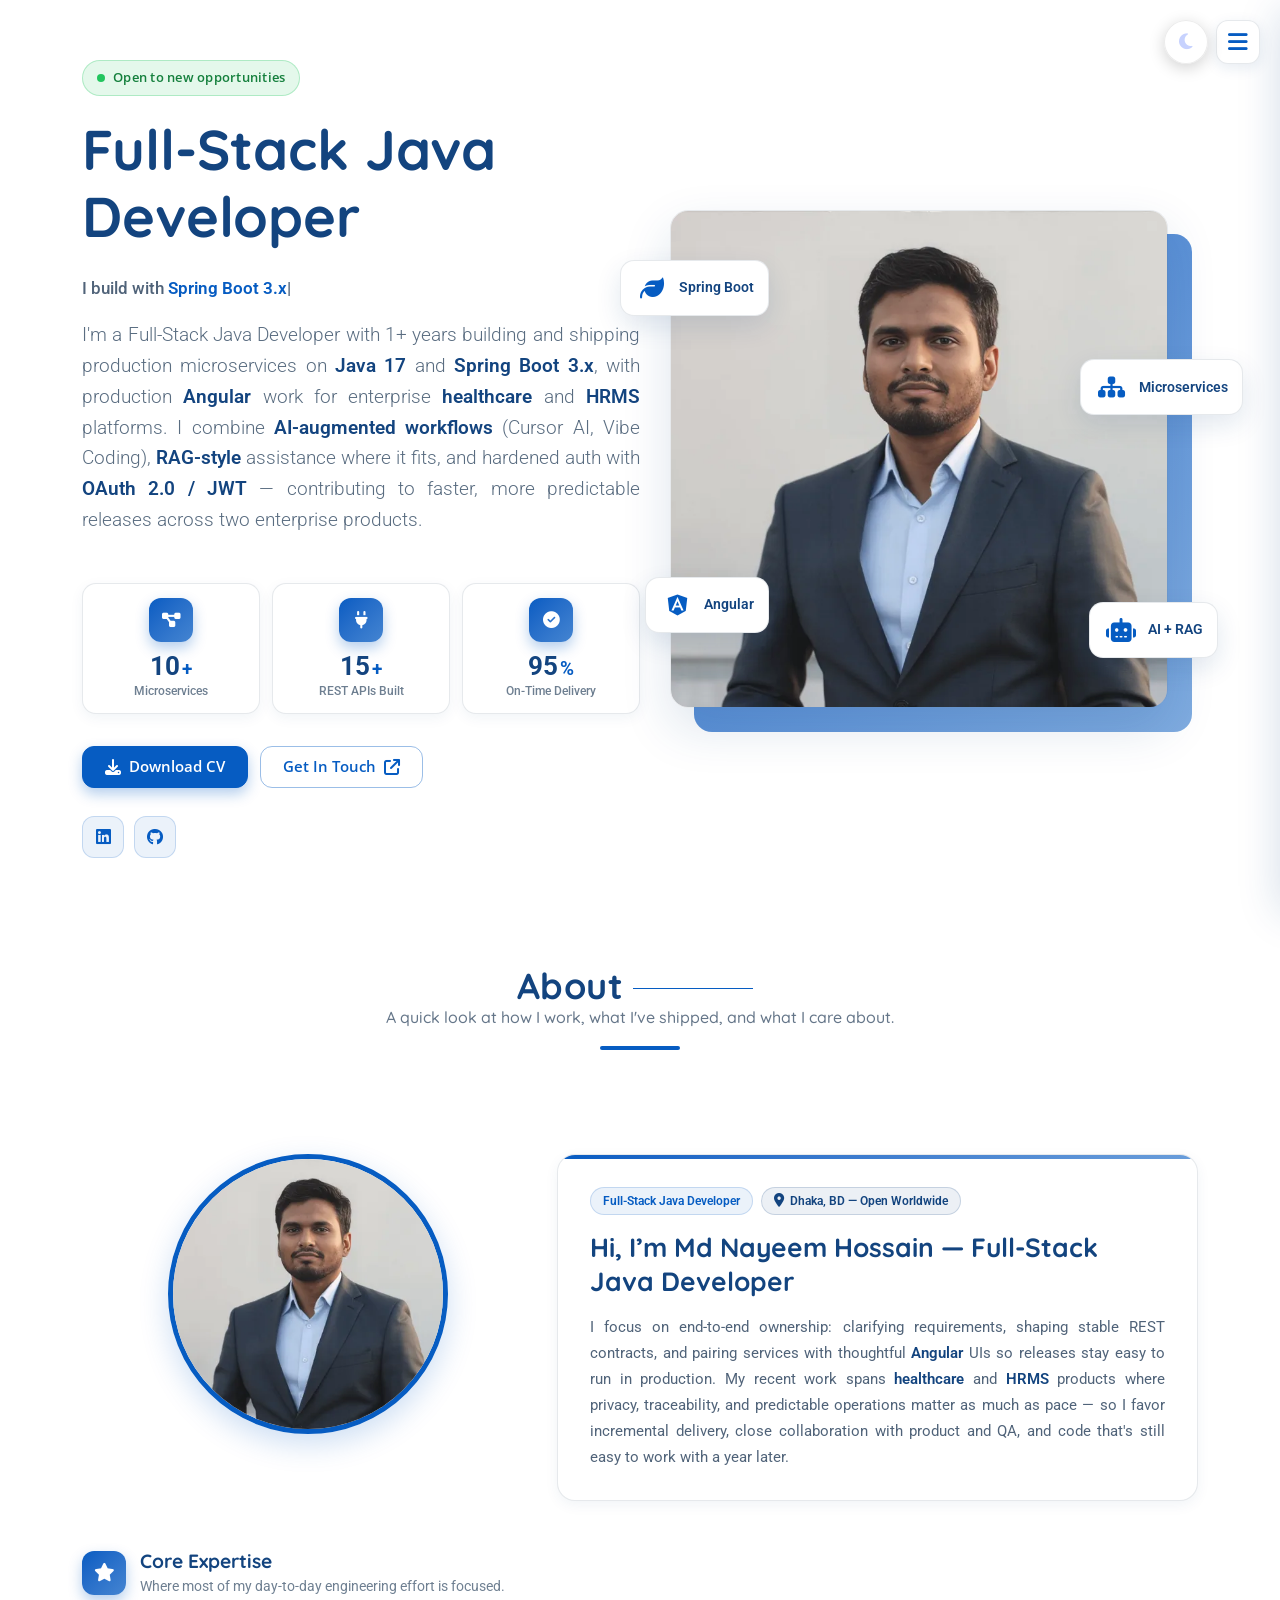
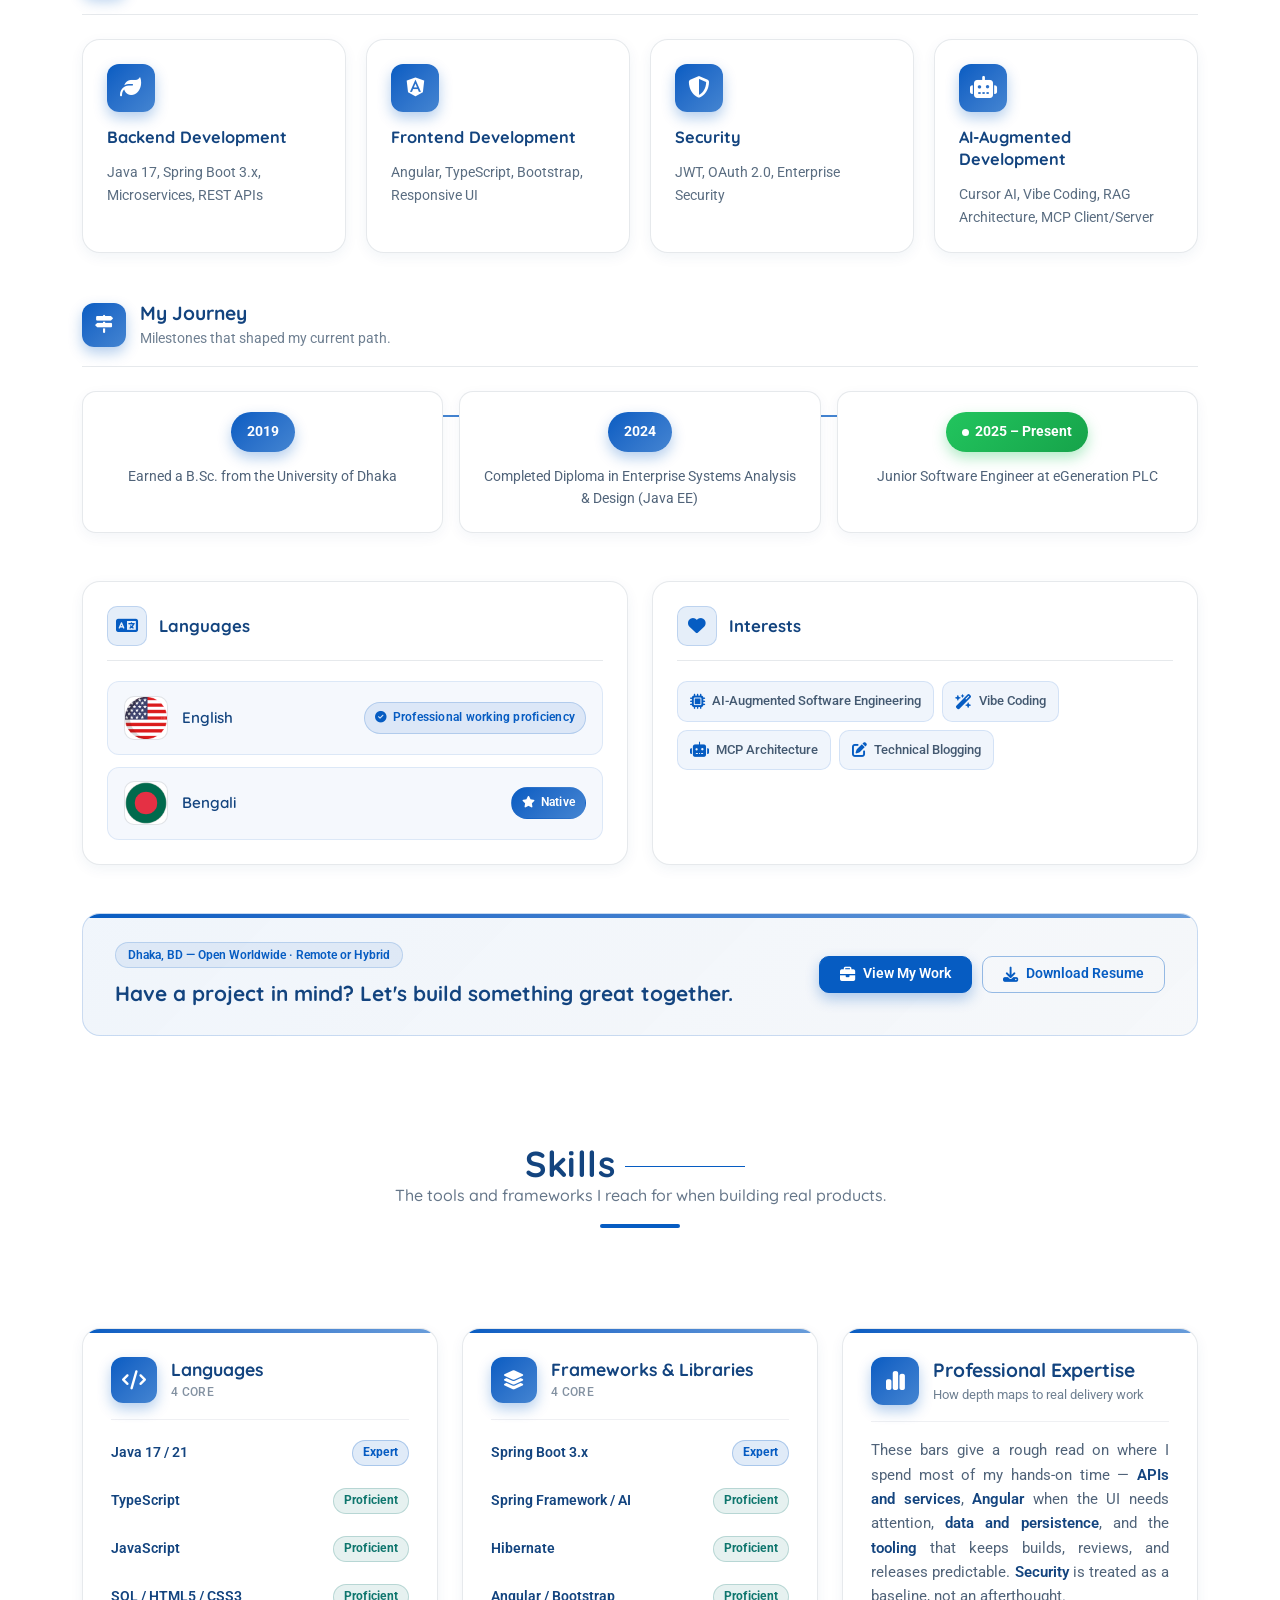
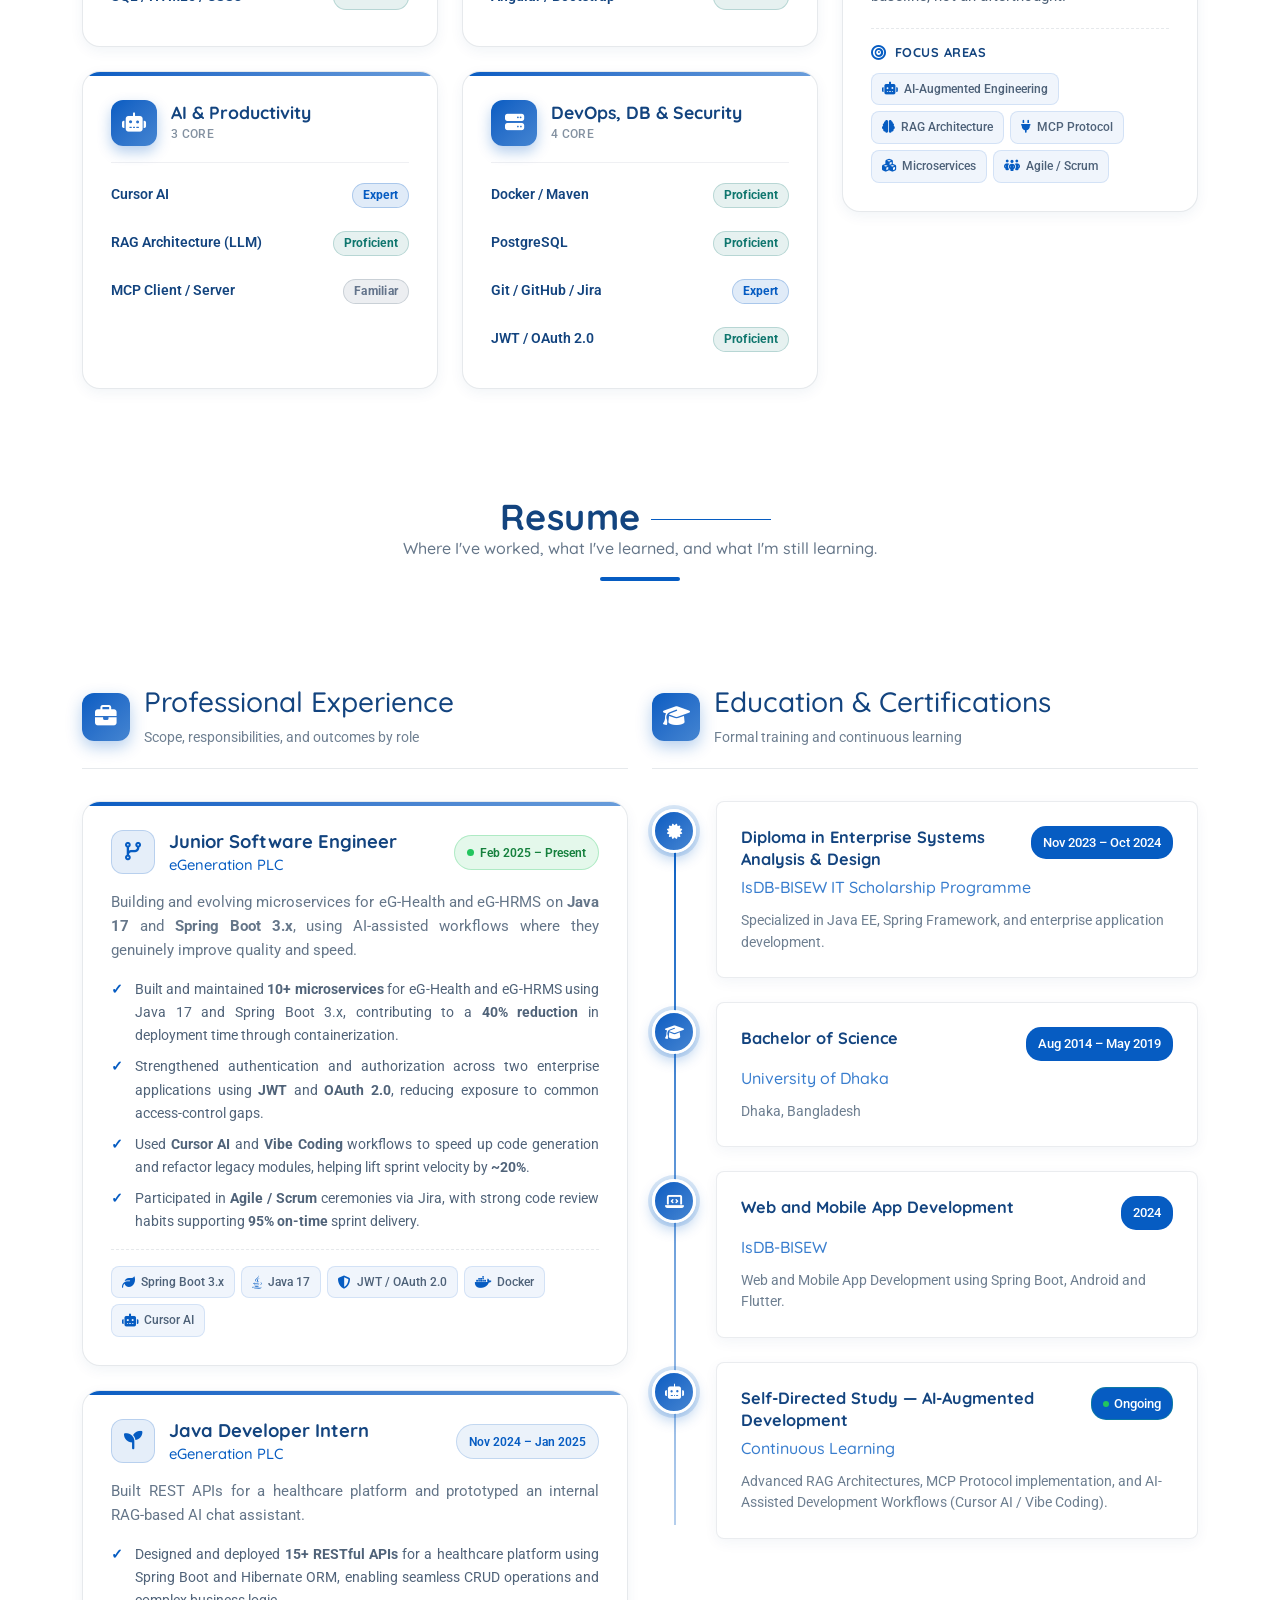
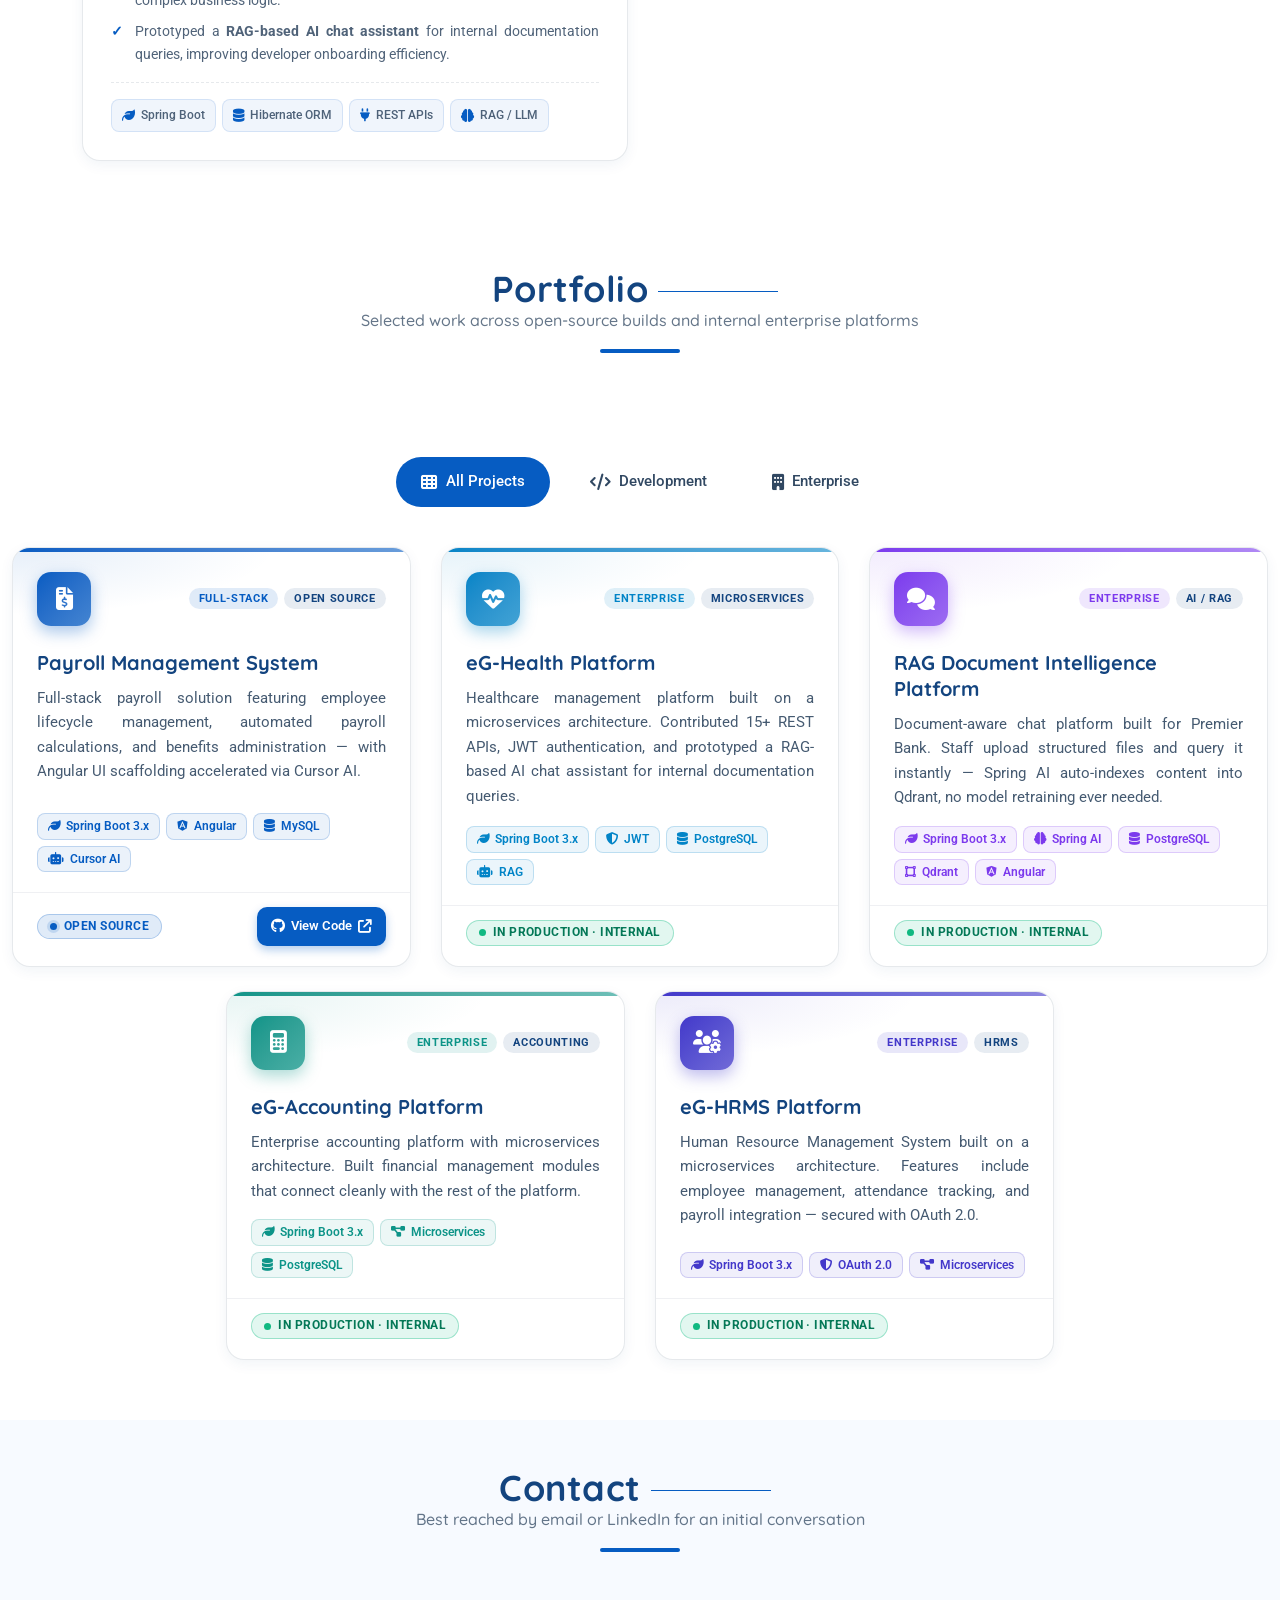
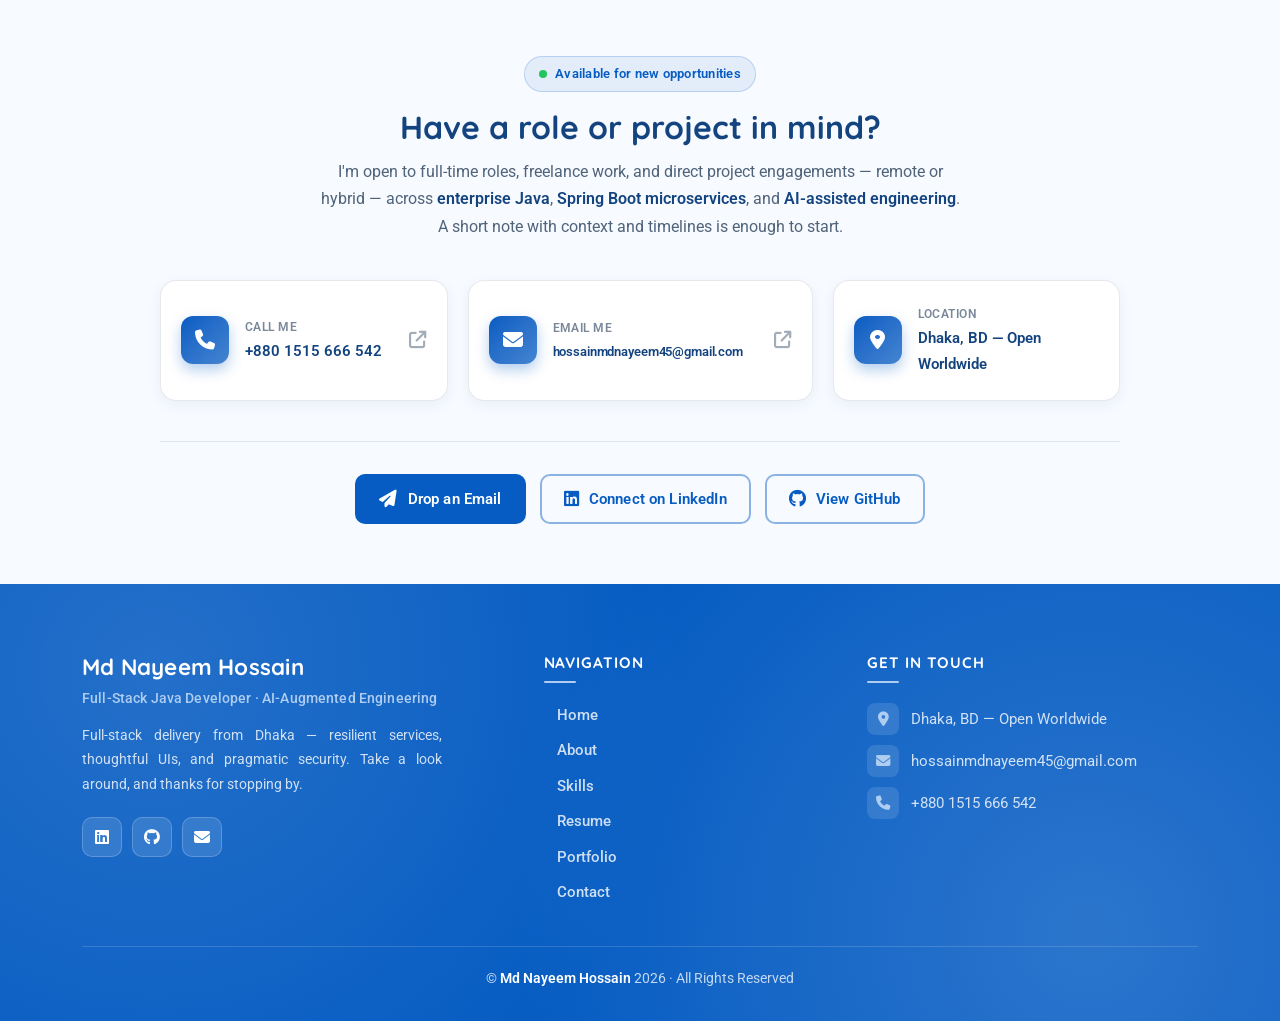
==== index.html @ fa51b29e "meta added" ====
<!DOCTYPE html>
<html lang="en">

<head>
    <meta charset="utf-8">
    <meta content="width=device-width, initial-scale=1.0" name="viewport">
    <title>Md Nayeem Hossain | Java, Spring Boot &amp; Angular Developer | Bangladesh</title>
    <meta name="description"
        content="Java developer based in Dhaka, open to remote &amp; hybrid roles worldwide. Spring Boot 3.x microservices, Angular, PostgreSQL, Docker. Healthcare &amp; HRMS experience with OAuth 2.0, JWT, and secure REST APIs.">
    <meta name="author" content="Md Nayeem Hossain">
    <meta name="application-name" content="Md Nayeem Hossain">
    <meta name="google-site-verification" content="MPYDJVzl_dAsu_xqoVSncOIzwt7lAC6EPRWK9bh5WM4">
    <meta name="robots" content="index, follow">
    <meta name="theme-color" content="#065cc2" media="(prefers-color-scheme: light)">
    <meta name="theme-color" content="#0b1220" media="(prefers-color-scheme: dark)">
    <meta name="color-scheme" content="light dark">
    <link rel="canonical" href="https://md-nym.github.io/portfolio">

    <!--
      Inline theme bootstrap — runs synchronously before stylesheets are applied so the page paints in the correct theme and we
      never flash the wrong background. The full toggle logic lives in assets/js/theme-toggle.js.
    -->
    <script>
        (function () {
            try {
                var stored = localStorage.getItem('theme');
                var prefersDark = window.matchMedia('(prefers-color-scheme: dark)').matches;
                var theme = stored === 'light' || stored === 'dark'
                    ? stored
                    : (prefersDark ? 'dark' : 'light');
                document.documentElement.setAttribute('data-theme', theme);
            } catch (e) {
                document.documentElement.setAttribute('data-theme', 'dark');
            }
        })();
    </script>

    <!-- Preloader styles (loaded first so the overlay is styled on initial paint). -->
    <link href="assets/css/preloader.css" rel="stylesheet">

    <!-- Lock scroll immediately while the document is still parsing. -->
    <script>document.documentElement.classList.add('is-loading');</script>

    <!-- Tiny image fallback helper — defined early so inline onerror can call it
         before deferred scripts have loaded. -->
    <script>
        window._ie = function (el) {
            el.onerror = null;
            var w = el.width || 200;
            var h = el.height || 200;
            var svg = '<svg xmlns="http://www.w3.org/2000/svg" width="' + w + '" height="' + h + '">'
                + '<rect width="100%" height="100%" fill="#ddd"/>'
                + '<text x="50%" y="50%" text-anchor="middle" dy=".3em" fill="#999" font-family="Arial,sans-serif">Image not found</text>'
                + '</svg>';
            el.src = 'data:image/svg+xml,' + encodeURIComponent(svg);
        };
    </script>

    <!-- Preloader controller. `defer` runs it after HTML parse,
         before DOMContentLoaded — the preloader element is in the DOM by then. -->
    <script src="assets/js/preloader.js" defer></script>

    <!-- Open Graph / Facebook -->
    <meta property="og:type" content="website">
    <meta property="og:site_name" content="Md Nayeem Hossain">
    <meta property="og:locale" content="en_US">
    <meta property="og:title" content="Md Nayeem Hossain | Java, Spring Boot &amp; Angular Developer | Bangladesh">
    <meta property="og:description"
        content="Java developer based in Dhaka, open to remote &amp; hybrid roles worldwide. Spring Boot 3.x microservices, Angular, PostgreSQL, Docker. Healthcare &amp; HRMS with OAuth 2.0, JWT, and secure REST APIs.">
    <meta property="og:image" content="https://md-nym.github.io/portfolio/assets/img/profile-1296.png">
    <meta property="og:image:alt"
        content="Md Nayeem Hossain — Java, Spring Boot &amp; Angular developer, Dhaka, Bangladesh — open to remote work worldwide">
    <meta property="og:image:width" content="1296">
    <meta property="og:image:height" content="1296">
    <meta property="og:url" content="https://md-nym.github.io/portfolio">

    <!-- Twitter / X -->
    <meta name="twitter:card" content="summary_large_image">
    <meta name="twitter:title" content="Md Nayeem Hossain | Java, Spring Boot &amp; Angular Developer | Bangladesh">
    <meta name="twitter:description"
        content="Java developer based in Dhaka, open to remote &amp; hybrid roles worldwide. Spring Boot 3.x microservices, Angular, PostgreSQL, Docker. Healthcare &amp; HRMS with OAuth 2.0, JWT, and secure REST APIs.">
    <meta name="twitter:image" content="https://md-nym.github.io/portfolio/assets/img/profile-1296.png">
    <meta name="twitter:image:alt"
        content="Md Nayeem Hossain — Java, Spring Boot &amp; Angular developer, Dhaka, Bangladesh — open to remote work worldwide">

    <!-- Favicons: .ico in-repo; iOS uses apple-touch-icon -->
    <link rel="icon" href="assets/img/Md_Nayeem_Hossain_Java_Developer_icon.ico" type="image/x-icon">
    <link rel="apple-touch-icon" sizes="180x180" href="assets/img/apple-touch-icon.png">

    <!-- Preload responsive hero image so it's ready for LCP. WebP variants
         cover ~99% of browsers; the PNG fallback is fetched only when WebP
         is unsupported, via the <picture> element below. -->
    <link rel="preload" as="image" href="assets/img/profile-1296.webp"
        imagesrcset="assets/img/profile-800.webp 800w, assets/img/profile-1296.webp 1296w, assets/img/profile-1600.webp 1600w"
        imagesizes="(max-width: 991px) 90vw, 648px" fetchpriority="high">

    <!-- Fonts -->
    <!-- Optimized: trimmed italic variants and unused weights for smaller font payload. display=swap keeps text visible during load -->
    <link href="https://fonts.googleapis.com" rel="preconnect">
    <link href="https://fonts.gstatic.com" rel="preconnect" crossorigin>
    <link
        href="https://fonts.googleapis.com/css2?family=Roboto:wght@300;400;500;700&family=Open+Sans:wght@400;500;600;700&family=Quicksand:wght@400;500;600;700&display=swap"
        rel="stylesheet">

    <!-- Vendor CSS Files -->
    <link href="assets/vendor/bootstrap/css/bootstrap.min.css" rel="stylesheet">

    <!-- AOS animations and Font Awesome aren't needed for first paint;
         load them non-blocking via the print/onload swap pattern. -->
    <link rel="stylesheet" href="assets/vendor/aos/aos.css" media="print" onload="this.media='all'">
    <link rel="stylesheet" href="assets/css/all.min.css" media="print" onload="this.media='all'">
    <noscript>
        <link rel="stylesheet" href="assets/vendor/aos/aos.css">
        <link rel="stylesheet" href="assets/css/all.min.css">
    </noscript>

    <!-- Main CSS File -->
    <link href="assets/css/main.css" rel="stylesheet">
    <!-- Custom Styles -->
    <link href="assets/css/styles.css" rel="stylesheet">

    <!-- Structured data: WebSite + WebPage + employer + Person (@graph) -->
    <script type="application/ld+json">
  {
      "@context": "https://schema.org",
      "@graph": [
          {
              "@type": "WebSite",
              "@id": "https://md-nym.github.io/portfolio/#website",
              "url": "https://md-nym.github.io/portfolio",
              "name": "Md Nayeem Hossain — Portfolio",
              "description": "Java developer based in Dhaka, open to remote and hybrid roles worldwide. Spring Boot 3.x microservices, Angular, PostgreSQL, Docker. Healthcare and HRMS with OAuth 2.0, JWT, and secure REST APIs.",
              "inLanguage": "en",
              "publisher": { "@id": "https://md-nym.github.io/portfolio/#person" }
          },
          {
              "@type": "WebPage",
              "@id": "https://md-nym.github.io/portfolio/#webpage",
              "url": "https://md-nym.github.io/portfolio",
              "name": "Md Nayeem Hossain — Portfolio",
              "isPartOf": { "@id": "https://md-nym.github.io/portfolio/#website" },
              "about": { "@id": "https://md-nym.github.io/portfolio/#person" },
              "inLanguage": "en"
          },
          {
              "@type": "Organization",
              "@id": "https://md-nym.github.io/portfolio/#employer",
              "name": "eGeneration PLC",
              "url": "https://egeneration.co/"
          },
          {
              "@type": "Person",
              "@id": "https://md-nym.github.io/portfolio/#person",
              "name": "Md Nayeem Hossain",
              "jobTitle": "Full-Stack Java Developer",
              "image": "https://md-nym.github.io/portfolio/assets/img/profile-1296.png",
              "url": "https://md-nym.github.io/portfolio",
              "mainEntityOfPage": { "@id": "https://md-nym.github.io/portfolio/#webpage" },
              "sameAs": [
                  "https://www.linkedin.com/in/mdnayeem1",
                  "https://github.com/md-nym"
              ],
              "address": {
                  "@type": "PostalAddress",
                  "addressLocality": "Dhaka",
                  "addressCountry": "BD"
              },
              "alumniOf": {
                  "@type": "EducationalOrganization",
                  "name": "University of Dhaka"
              },
              "worksFor": { "@id": "https://md-nym.github.io/portfolio/#employer" },
              "hasCredential": [
                  {
                      "@type": "EducationalOccupationalCredential",
                      "credentialCategory": "Diploma",
                      "name": "Diploma in Enterprise Systems Analysis & Design",
                      "educationalLevel": "Diploma",
                      "recognizedBy": {
                          "@type": "Organization",
                          "name": "IsDB-BISEW IT Scholarship Programme"
                      }
                  },
                  {
                      "@type": "EducationalOccupationalCredential",
                      "credentialCategory": "Certificate",
                      "name": "Web and Mobile App Development (Spring Boot, Android, Flutter)",
                      "educationalLevel": "Certificate",
                      "recognizedBy": {
                          "@type": "Organization",
                          "name": "IsDB-BISEW"
                      }
                  },
                  {
                      "@type": "EducationalOccupationalCredential",
                      "credentialCategory": "Self-Directed Study",
                      "name": "Advanced RAG Architectures, MCP Protocol, and AI-Assisted Development (Cursor AI / Vibe Coding)"
                  }
              ],
              "hasOccupation": {
                  "@type": "Occupation",
                  "name": "Full-Stack Java Developer",
                  "occupationLocation": {
                      "@type": "City",
                      "name": "Dhaka",
                      "addressCountry": "BD"
                  },
                  "skills": [
                      "Java 17",
                      "Spring Boot 3.x",
                      "Microservices",
                      "Angular",
                      "Spring AI",
                      "RAG Architecture",
                      "MCP Client/Server",
                      "Cursor AI",
                      "Vibe Coding"
                  ]
              },
              "knowsAbout": [
                  "Java 17",
                  "Java 21",
                  "Spring Boot 3.x",
                  "Spring Framework",
                  "Spring AI",
                  "Microservices",
                  "Angular",
                  "TypeScript",
                  "JavaScript",
                  "Hibernate",
                  "PostgreSQL",
                  "Docker",
                  "Maven",
                  "Git",
                  "JWT",
                  "OAuth 2.0",
                  "REST APIs",
                  "Enterprise Applications",
                  "Healthcare Software",
                  "HRMS",
                  "RAG Architecture",
                  "LLM Integration",
                  "MCP Client/Server",
                  "Cursor AI",
                  "Vibe Coding",
                  "AI-Augmented Development"
              ]
          }
      ]
  }
  </script>
</head>

<body id="top" class="index-page">

    <!-- Page Preloader — styles in assets/css/preloader.css, logic in assets/js/preloader.js. -->
    <div id="preloader" class="preloader" role="status" aria-live="polite" aria-label="Loading portfolio">
        <div class="preloader__brand" aria-hidden="true">
            <svg class="preloader__ring" viewBox="0 0 100 100">
                <circle class="preloader__ring-track" cx="50" cy="50" r="46"></circle>
                <circle class="preloader__ring-arc" cx="50" cy="50" r="46"></circle>
            </svg>
            <span class="preloader__mono">MN</span>
        </div>
        <div class="preloader__name">Md Nayeem Hossain</div>
        <div class="preloader__bar" aria-hidden="true">
            <span class="preloader__bar-fill"></span>
        </div>
    </div>

    <!-- Skip to Main Content Link (Accessibility) -->
    <a href="#main" class="skip-to-main" aria-label="Skip navigation and go to main content">Skip to main content</a>

    <!-- Theme Toggle (sun / moon). Actual state is driven by data-theme on <html>. -->
    <button type="button" id="theme-toggle" class="theme-toggle" aria-label="Switch to light theme"
        title="Switch to light theme" aria-pressed="true">
        <i class="fas fa-sun theme-icon theme-icon-sun" aria-hidden="true"></i>
        <i class="fas fa-moon theme-icon theme-icon-moon" aria-hidden="true"></i>
        <span class="visually-hidden">Toggle color theme</span>
    </button>

    <header id="header" class="header d-flex align-items-center fixed-top">
        <div class="container-fluid position-relative d-flex align-items-center justify-content-between">

            <nav id="navmenu" class="navmenu" aria-label="Primary navigation">

                <div class="nav-profile">
                    <div class="profile-img">
                        <picture>
                            <source type="image/webp"
                                srcset="assets/img/profile-150.webp 1x, assets/img/profile-300.webp 2x">
                            <img src="assets/img/profile-150.png" alt="Md Nayeem Hossain"
                                class="img-fluid rounded-circle" width="150" height="150" onerror="window._ie(this)">
                        </picture>
                        <span class="profile-status-dot" aria-hidden="true"></span>
                    </div>

                    <a href="index.html" class="logo d-flex align-items-center justify-content-center active"
                        aria-current="page">
                        <p class="sitename">Md Nayeem Hossain</p>
                    </a>
                </div>

                <nav class="social-links nav-socials text-center" aria-label="Social media profiles">
                    <a href="https://www.linkedin.com/in/mdnayeem1" target="_blank" rel="noopener noreferrer"
                        class="linkedin" aria-label="Visit Md Nayeem Hossain's LinkedIn profile"><i
                            class="fab fa-linkedin" aria-hidden="true"></i></a>
                    <a href="https://github.com/md-nym" target="_blank" rel="noopener noreferrer" class="github"
                        aria-label="Visit Md Nayeem Hossain's GitHub profile"><i class="fab fa-github"
                            aria-hidden="true"></i></a>
                    <a href="mailto:hossainmdnayeem45@gmail.com" class="email" aria-label="Email Md Nayeem Hossain"><i
                            class="fas fa-envelope" aria-hidden="true"></i></a>
                </nav>

                <ul class="nav-list">
                    <li><a href="#hero"><i class="fas fa-house" aria-hidden="true"></i><span>Home</span></a></li>
                    <li><a href="#about"><i class="fas fa-user" aria-hidden="true"></i><span>About</span></a></li>
                    <li><a href="#skills"><i class="fas fa-star" aria-hidden="true"></i><span>Skills</span></a></li>
                    <li><a href="#resume"><i class="fas fa-file-lines" aria-hidden="true"></i><span>Resume</span></a>
                    </li>
                    <li><a href="#portfolio"><i class="fas fa-folder" aria-hidden="true"></i><span>Portfolio</span></a>
                    </li>
                    <li><a href="#contact"><i class="fas fa-envelope" aria-hidden="true"></i><span>Contact</span></a>
                    </li>
                    <li><a href="assets/cv/Md_Nayeem_Hossain_Java_Developer_CV.pdf"
                            download="Md_Nayeem_Hossain_Java_Developer_CV.pdf" aria-label="Download CV as PDF"><i
                                class="fas fa-download" aria-hidden="true"></i><span>Download CV</span></a>
                    </li>
                </ul>
                <button type="button" class="mobile-nav-toggle d-xl-none" aria-label="Toggle mobile navigation"
                    aria-expanded="false" aria-controls="navmenu">
                    <i class="fas fa-bars" aria-hidden="true"></i>
                </button>
            </nav>

        </div>
    </header>

    <main id="main" class="main">
        <!-- Hero Section -->
        <section id="hero" class="hero section">

            <div class="container">
                <div class="row g-0 align-items-center">

                    <div class="col-lg-6 hero-content" data-aos="fade-right" data-aos-delay="100">
                        <div class="content-wrapper">
                            <div class="availability-chip" data-aos="fade-up" data-aos-delay="50"
                                aria-label="Currently open to new opportunities">
                                <span class="availability-dot" aria-hidden="true"></span>
                                <span>Open to new opportunities</span>
                            </div>
                            <h1 class="hero-title">Full-Stack Java Developer</h1>
                            <p class="hero-rotator" aria-live="polite">
                                <span class="rotator-prefix">I build with </span>
                                <span class="typed"
                                    data-typed-items="Spring Boot 3.x, Microservices, Angular, AI-Augmented Development, RAG & MCP, Enterprise Apps"></span>
                            </p>
                            <p class="lead">I'm a Full-Stack Java Developer with 1+ years building and shipping
                                production microservices on
                                <strong>Java 17</strong> and <strong>Spring Boot 3.x</strong>, with production
                                <strong>Angular</strong> work for enterprise <strong>healthcare</strong> and
                                <strong>HRMS</strong> platforms. I combine <strong>AI-augmented workflows</strong>
                                (Cursor AI, Vibe Coding), <strong>RAG-style</strong> assistance where it fits, and
                                hardened auth with <strong>OAuth 2.0 / JWT</strong> — contributing to faster,
                                more predictable releases across two enterprise products.
                            </p>

                            <ul class="hero-stats" data-aos="fade-up" data-aos-delay="200"
                                aria-label="Key delivery metrics">
                                <li class="stat-item">
                                    <div class="stat-icon" aria-hidden="true">
                                        <i class="fas fa-diagram-project"></i>
                                    </div>
                                    <div class="stat-body">
                                        <span class="stat-value">
                                            <span class="purecounter" data-purecounter-start="0"
                                                data-purecounter-end="10" data-purecounter-duration="2">0</span><span
                                                class="stat-suffix">+</span>
                                        </span>
                                        <span class="stat-label">Microservices</span>
                                    </div>
                                </li>
                                <li class="stat-item">
                                    <div class="stat-icon" aria-hidden="true">
                                        <i class="fas fa-plug"></i>
                                    </div>
                                    <div class="stat-body">
                                        <span class="stat-value">
                                            <span class="purecounter" data-purecounter-start="0"
                                                data-purecounter-end="15" data-purecounter-duration="2">0</span><span
                                                class="stat-suffix">+</span>
                                        </span>
                                        <span class="stat-label">REST APIs Built</span>
                                    </div>
                                </li>
                                <li class="stat-item">
                                    <div class="stat-icon" aria-hidden="true">
                                        <i class="fas fa-circle-check"></i>
                                    </div>
                                    <div class="stat-body">
                                        <span class="stat-value">
                                            <span class="purecounter" data-purecounter-start="0"
                                                data-purecounter-end="95" data-purecounter-duration="2">0</span><span
                                                class="stat-suffix">%</span>
                                        </span>
                                        <span class="stat-label">On-Time Delivery</span>
                                    </div>
                                </li>
                            </ul>

                            <div class="hero-actions" data-aos="fade-up" data-aos-delay="300">
                                <a href="assets/cv/Md_Nayeem_Hossain_Java_Developer_CV.pdf"
                                    download="Md_Nayeem_Hossain_Java_Developer_CV.pdf" class="hero-btn hero-btn-primary"
                                    aria-label="Download CV as PDF">
                                    <i class="fas fa-download" aria-hidden="true"></i>
                                    <span>Download CV</span>
                                </a>
                                <a href="#contact" class="hero-btn hero-btn-outline">
                                    <span>Get In Touch</span>
                                    <i class="fas fa-arrow-up-right-from-square" aria-hidden="true"></i>
                                </a>
                            </div>

                            <nav class="hero-socials" data-aos="fade-up" data-aos-delay="400"
                                aria-label="Social media profiles">
                                <a href="https://www.linkedin.com/in/mdnayeem1" target="_blank"
                                    rel="noopener noreferrer" class="hero-social"
                                    aria-label="Visit Md Nayeem Hossain's LinkedIn profile">
                                    <i class="fab fa-linkedin" aria-hidden="true"></i>
                                </a>
                                <a href="https://github.com/md-nym" target="_blank" rel="noopener noreferrer"
                                    class="hero-social" aria-label="Visit Md Nayeem Hossain's GitHub profile">
                                    <i class="fab fa-github" aria-hidden="true"></i>
                                </a>
                            </nav>
                        </div>
                    </div>

                    <div class="col-lg-6 hero-image" data-aos="fade-left" data-aos-delay="200">
                        <div class="image-container">
                            <div class="floating-elements" aria-hidden="true">
                                <article class="floating-card card-1" data-aos="zoom-in" data-aos-delay="300">
                                    <div class="floating-icon">
                                        <i class="fas fa-leaf"></i>
                                    </div>
                                    <span class="floating-label">Spring Boot</span>
                                </article>
                                <article class="floating-card card-2" data-aos="zoom-in" data-aos-delay="400">
                                    <div class="floating-icon">
                                        <i class="fas fa-sitemap"></i>
                                    </div>
                                    <span class="floating-label">Microservices</span>
                                </article>
                                <article class="floating-card card-3" data-aos="zoom-in" data-aos-delay="500">
                                    <div class="floating-icon">
                                        <i class="fab fa-angular"></i>
                                    </div>
                                    <span class="floating-label">Angular</span>
                                </article>
                                <article class="floating-card card-4" data-aos="zoom-in" data-aos-delay="600">
                                    <div class="floating-icon">
                                        <i class="fas fa-robot"></i>
                                    </div>
                                    <span class="floating-label">AI + RAG</span>
                                </article>
                            </div>
                            <picture>
                                <source type="image/webp"
                                    srcset="assets/img/profile-800.webp 800w, assets/img/profile-1296.webp 1296w, assets/img/profile-1600.webp 1600w"
                                    sizes="(max-width: 991px) 90vw, 648px">
                                <img src="assets/img/profile-1296.png"
                                    alt="Md Nayeem Hossain - Full-Stack Java Developer"
                                    class="img-fluid hero-main-image" width="800" height="600" fetchpriority="high"
                                    onerror="window._ie(this)">
                            </picture>
                            <div class="image-overlay" aria-hidden="true"></div>
                        </div>
                    </div>

                </div>
            </div>

        </section><!-- /Hero Section -->

        <!-- About Section -->
        <section id="about" class="about section">

            <!-- Section Title -->
            <div class="container section-title">
                <h2>About</h2>
                <p>A quick look at how I work, what I've shipped, and what I care about.</p>
            </div><!-- End Section Title -->

            <div class="container" data-aos="fade-up" data-aos-delay="100">

                <!-- Profile + Intro card -->
                <div class="row g-4 align-items-stretch about-top">
                    <div class="col-lg-5" data-aos="fade-right" data-aos-delay="200">
                        <div class="profile-image-wrapper">
                            <div class="profile-image">
                                <picture>
                                    <source type="image/webp"
                                        srcset="assets/img/profile-400.webp 1x, assets/img/profile-800.webp 2x">
                                    <img src="assets/img/profile-400.png" alt="Md Nayeem Hossain" class="img-fluid"
                                        loading="lazy" width="400" height="400" onerror="window._ie(this)">
                                </picture>
                            </div>
                        </div>
                    </div>

                    <div class="col-lg-7" data-aos="fade-left" data-aos-delay="300">
                        <article class="about-intro-card">
                            <div class="about-intro-pills">
                                <span class="about-pill about-pill-accent">
                                    Full-Stack Java Developer
                                </span>
                                <span class="about-pill about-pill-location">
                                    <i class="fas fa-location-dot" aria-hidden="true"></i>
                                    Dhaka, BD — Open Worldwide
                                </span>
                            </div>
                            <h3 class="about-intro-title">Hi, I&rsquo;m Md Nayeem Hossain &mdash; Full-Stack Java
                                Developer</h3>
                            <p class="about-intro-desc">I focus on end-to-end ownership: clarifying requirements,
                                shaping stable REST contracts, and pairing services with thoughtful
                                <strong>Angular</strong> UIs so releases stay easy to run in production. My recent
                                work spans <strong>healthcare</strong> and <strong>HRMS</strong> products where
                                privacy, traceability, and predictable operations matter as much as pace &mdash; so I
                                favor incremental delivery, close collaboration with product and QA, and code that's
                                still easy to work with a year later.
                            </p>
                        </article>
                    </div>
                </div>

                <!-- Core Expertise -->
                <div class="about-block about-expertise">
                    <header class="about-subhead" data-aos="fade-up" data-aos-delay="200">
                        <div class="about-subhead-icon">
                            <i class="fas fa-star" aria-hidden="true"></i>
                        </div>
                        <div class="about-subhead-text">
                            <h3>Core Expertise</h3>
                            <p>Where most of my day-to-day engineering effort is focused.</p>
                        </div>
                    </header>

                    <div class="expertise-grid">
                        <article class="expertise-card" data-aos="zoom-in" data-aos-delay="300">
                            <div class="expertise-icon">
                                <i class="fas fa-leaf" aria-hidden="true"></i>
                            </div>
                            <h4>Backend Development</h4>
                            <p>Java 17, Spring Boot 3.x, Microservices, REST APIs</p>
                        </article>
                        <article class="expertise-card" data-aos="zoom-in" data-aos-delay="400">
                            <div class="expertise-icon">
                                <i class="fab fa-angular" aria-hidden="true"></i>
                            </div>
                            <h4>Frontend Development</h4>
                            <p>Angular, TypeScript, Bootstrap, Responsive UI</p>
                        </article>
                        <article class="expertise-card" data-aos="zoom-in" data-aos-delay="500">
                            <div class="expertise-icon">
                                <i class="fas fa-shield-halved" aria-hidden="true"></i>
                            </div>
                            <h4>Security</h4>
                            <p>JWT, OAuth 2.0, Enterprise Security</p>
                        </article>
                        <article class="expertise-card" data-aos="zoom-in" data-aos-delay="600">
                            <div class="expertise-icon">
                                <i class="fas fa-robot" aria-hidden="true"></i>
                            </div>
                            <h4>AI-Augmented Development</h4>
                            <p>Cursor AI, Vibe Coding, RAG Architecture, MCP Client/Server</p>
                        </article>
                    </div>
                </div>

                <!-- Journey -->
                <div class="about-block about-journey">
                    <header class="about-subhead" data-aos="fade-up" data-aos-delay="200">
                        <div class="about-subhead-icon">
                            <i class="fas fa-signs-post" aria-hidden="true"></i>
                        </div>
                        <div class="about-subhead-text">
                            <h3>My Journey</h3>
                            <p>Milestones that shaped my current path.</p>
                        </div>
                    </header>

                    <ol class="journey-rail" aria-label="Career milestones">
                        <li class="journey-node" data-aos="fade-up" data-aos-delay="300">
                            <span class="journey-year">2019</span>
                            <span class="journey-desc">Earned a B.Sc. from the University of Dhaka</span>
                        </li>
                        <li class="journey-node" data-aos="fade-up" data-aos-delay="400">
                            <span class="journey-year">2024</span>
                            <span class="journey-desc">Completed Diploma in Enterprise Systems Analysis &amp; Design
                                (Java EE)</span>
                        </li>
                        <li class="journey-node journey-node-current" data-aos="fade-up" data-aos-delay="500">
                            <span class="journey-year">
                                <span class="journey-year-dot" aria-hidden="true"></span>
                                2025 – Present
                            </span>
                            <span class="journey-desc">Junior Software Engineer at eGeneration PLC</span>
                        </li>
                    </ol>
                </div>

                <!-- Languages & Interests -->
                <div class="about-block">
                    <div class="row g-4 about-extras">
                        <div class="col-md-6" data-aos="fade-up" data-aos-delay="300">
                            <article class="about-card about-languages">
                                <header class="about-card-header">
                                    <div class="about-card-icon">
                                        <i class="fas fa-language" aria-hidden="true"></i>
                                    </div>
                                    <h4>Languages</h4>
                                </header>
                                <ul class="about-languages-list">
                                    <li class="about-language-item">
                                        <div class="about-language-flag">
                                            <img src="assets/img/united-states-flag.png" alt="United States Flag"
                                                width="40" height="40" loading="lazy" onerror="window._ie(this)">
                                        </div>
                                        <div class="about-language-meta">
                                            <span class="about-language-name">English</span>
                                            <span class="about-language-level">
                                                <i class="fas fa-circle-check" aria-hidden="true"></i>
                                                Professional working proficiency
                                            </span>
                                        </div>
                                    </li>
                                    <li class="about-language-item">
                                        <div class="about-language-flag">
                                            <img src="assets/img/bangladesh-flag.png" alt="Bangladesh Flag" width="40"
                                                height="40" loading="lazy" onerror="window._ie(this)">
                                        </div>
                                        <div class="about-language-meta">
                                            <span class="about-language-name">Bengali</span>
                                            <span class="about-language-level about-language-level-native">
                                                <i class="fas fa-star" aria-hidden="true"></i>
                                                Native
                                            </span>
                                        </div>
                                    </li>
                                </ul>
                            </article>
                        </div>
                        <div class="col-md-6" data-aos="fade-up" data-aos-delay="400">
                            <article class="about-card about-interests">
                                <header class="about-card-header">
                                    <div class="about-card-icon">
                                        <i class="fas fa-heart" aria-hidden="true"></i>
                                    </div>
                                    <h4>Interests</h4>
                                </header>
                                <ul class="about-interests-list">
                                    <li class="about-interest-chip">
                                        <i class="fas fa-microchip" aria-hidden="true"></i>
                                        <span>AI-Augmented Software Engineering</span>
                                    </li>
                                    <li class="about-interest-chip">
                                        <i class="fas fa-wand-magic-sparkles" aria-hidden="true"></i>
                                        <span>Vibe Coding</span>
                                    </li>
                                    <li class="about-interest-chip">
                                        <i class="fas fa-robot" aria-hidden="true"></i>
                                        <span>MCP Architecture</span>
                                    </li>
                                    <li class="about-interest-chip">
                                        <i class="fas fa-pen-to-square" aria-hidden="true"></i>
                                        <span>Technical Blogging</span>
                                    </li>
                                </ul>
                            </article>
                        </div>
                    </div>
                </div>

                <!-- CTA -->
                <div class="about-cta" data-aos="fade-up" data-aos-delay="300">
                    <div class="about-cta-text">
                        <span class="about-pill about-pill-accent">
                            Dhaka, BD &mdash; Open Worldwide &middot; Remote or Hybrid
                        </span>
                        <h3>Have a project in mind? Let's build something great together.</h3>
                    </div>
                    <div class="about-cta-actions">
                        <a href="#portfolio" class="about-btn about-btn-primary">
                            <i class="fas fa-briefcase" aria-hidden="true"></i>
                            <span>View My Work</span>
                        </a>
                        <a href="assets/cv/Md_Nayeem_Hossain_Java_Developer_CV.pdf"
                            download="Md_Nayeem_Hossain_Java_Developer_CV.pdf" class="about-btn about-btn-outline"
                            aria-label="Download resume as PDF">
                            <i class="fas fa-download" aria-hidden="true"></i>
                            <span>Download Resume</span>
                        </a>
                    </div>
                </div>

            </div>

        </section><!-- /About Section -->

        <!-- Skills Section -->
        <section id="skills" class="skills section">

            <!-- Section Title -->
            <div class="container section-title">
                <h2>Skills</h2>
                <p>The tools and frameworks I reach for when building real products.</p>
            </div><!-- End Section Title -->

            <div class="container" data-aos="fade-up" data-aos-delay="100">

                <div class="row g-4">
                    <div class="col-lg-8">
                        <div class="skills-grid">
                            <div class="row g-4">
                                <div class="col-md-6" data-aos="fade-up" data-aos-delay="200">
                                    <article class="skill-card">
                                        <header class="skill-card-head">
                                            <div class="skill-icon">
                                                <i class="fas fa-code" aria-hidden="true"></i>
                                            </div>
                                            <div class="skill-card-title">
                                                <h3>Languages</h3>
                                                <span class="skill-count">4 core</span>
                                            </div>
                                        </header>
                                        <div class="skills-animation">
                                            <div class="skill-item">
                                                <div class="skill-info">
                                                    <span class="skill-name">Java 17 / 21</span>
                                                    <span class="skill-tier tier-expert">Expert</span>
                                                </div>
                                            </div>
                                            <div class="skill-item">
                                                <div class="skill-info">
                                                    <span class="skill-name">TypeScript</span>
                                                    <span class="skill-tier tier-proficient">Proficient</span>
                                                </div>
                                            </div>
                                            <div class="skill-item">
                                                <div class="skill-info">
                                                    <span class="skill-name">JavaScript</span>
                                                    <span class="skill-tier tier-proficient">Proficient</span>
                                                </div>
                                            </div>
                                            <div class="skill-item">
                                                <div class="skill-info">
                                                    <span class="skill-name">SQL / HTML5 / CSS3</span>
                                                    <span class="skill-tier tier-proficient">Proficient</span>
                                                </div>
                                            </div>
                                        </div>
                                    </article>
                                </div>

                                <div class="col-md-6" data-aos="fade-up" data-aos-delay="300">
                                    <article class="skill-card">
                                        <header class="skill-card-head">
                                            <div class="skill-icon">
                                                <i class="fas fa-layer-group" aria-hidden="true"></i>
                                            </div>
                                            <div class="skill-card-title">
                                                <h3>Frameworks &amp; Libraries</h3>
                                                <span class="skill-count">4 core</span>
                                            </div>
                                        </header>
                                        <div class="skills-animation">
                                            <div class="skill-item">
                                                <div class="skill-info">
                                                    <span class="skill-name">Spring Boot 3.x</span>
                                                    <span class="skill-tier tier-expert">Expert</span>
                                                </div>
                                            </div>
                                            <div class="skill-item">
                                                <div class="skill-info">
                                                    <span class="skill-name">Spring Framework / AI</span>
                                                    <span class="skill-tier tier-proficient">Proficient</span>
                                                </div>
                                            </div>
                                            <div class="skill-item">
                                                <div class="skill-info">
                                                    <span class="skill-name">Hibernate</span>
                                                    <span class="skill-tier tier-proficient">Proficient</span>
                                                </div>
                                            </div>
                                            <div class="skill-item">
                                                <div class="skill-info">
                                                    <span class="skill-name">Angular / Bootstrap</span>
                                                    <span class="skill-tier tier-proficient">Proficient</span>
                                                </div>
                                            </div>
                                        </div>
                                    </article>
                                </div>

                                <div class="col-md-6" data-aos="fade-up" data-aos-delay="400">
                                    <article class="skill-card">
                                        <header class="skill-card-head">
                                            <div class="skill-icon">
                                                <i class="fas fa-robot" aria-hidden="true"></i>
                                            </div>
                                            <div class="skill-card-title">
                                                <h3>AI &amp; Productivity</h3>
                                                <span class="skill-count">3 core</span>
                                            </div>
                                        </header>
                                        <div class="skills-animation">
                                            <div class="skill-item">
                                                <div class="skill-info">
                                                    <span class="skill-name">Cursor AI</span>
                                                    <span class="skill-tier tier-expert">Expert</span>
                                                </div>
                                            </div>
                                            <div class="skill-item">
                                                <div class="skill-info">
                                                    <span class="skill-name">RAG Architecture (LLM)</span>
                                                    <span class="skill-tier tier-proficient">Proficient</span>
                                                </div>
                                            </div>
                                            <div class="skill-item">
                                                <div class="skill-info">
                                                    <span class="skill-name">MCP Client / Server</span>
                                                    <span class="skill-tier tier-familiar">Familiar</span>
                                                </div>
                                            </div>
                                        </div>
                                    </article>
                                </div>

                                <div class="col-md-6" data-aos="fade-up" data-aos-delay="500">
                                    <article class="skill-card">
                                        <header class="skill-card-head">
                                            <div class="skill-icon">
                                                <i class="fas fa-server" aria-hidden="true"></i>
                                            </div>
                                            <div class="skill-card-title">
                                                <h3>DevOps, DB &amp; Security</h3>
                                                <span class="skill-count">4 core</span>
                                            </div>
                                        </header>
                                        <div class="skills-animation">
                                            <div class="skill-item">
                                                <div class="skill-info">
                                                    <span class="skill-name">Docker / Maven</span>
                                                    <span class="skill-tier tier-proficient">Proficient</span>
                                                </div>
                                            </div>
                                            <div class="skill-item">
                                                <div class="skill-info">
                                                    <span class="skill-name">PostgreSQL</span>
                                                    <span class="skill-tier tier-proficient">Proficient</span>
                                                </div>
                                            </div>
                                            <div class="skill-item">
                                                <div class="skill-info">
                                                    <span class="skill-name">Git / GitHub / Jira</span>
                                                    <span class="skill-tier tier-expert">Expert</span>
                                                </div>
                                            </div>
                                            <div class="skill-item">
                                                <div class="skill-info">
                                                    <span class="skill-name">JWT / OAuth 2.0</span>
                                                    <span class="skill-tier tier-proficient">Proficient</span>
                                                </div>
                                            </div>
                                        </div>
                                    </article>
                                </div>
                            </div>
                        </div>
                    </div>

                    <div class="col-lg-4">
                        <aside class="skills-summary" data-aos="fade-left" data-aos-delay="200">
                            <header class="summary-head">
                                <div class="summary-icon">
                                    <i class="fas fa-chart-simple" aria-hidden="true"></i>
                                </div>
                                <div class="summary-head-text">
                                    <h3>Professional Expertise</h3>
                                    <p class="summary-subtitle">How depth maps to real delivery work</p>
                                </div>
                            </header>

                            <p class="summary-description">
                                These bars give a rough read on where I spend most of my hands-on time &mdash;
                                <strong>APIs and services</strong>, <strong>Angular</strong> when the UI needs
                                attention, <strong>data and persistence</strong>, and the <strong>tooling</strong>
                                that keeps builds, reviews, and releases predictable.
                                <strong>Security</strong> is treated as a baseline, not an afterthought.
                            </p>

                            <div class="focus-areas" data-aos="fade-up" data-aos-delay="300">
                                <h4 class="focus-title">
                                    <i class="fas fa-bullseye" aria-hidden="true"></i>
                                    Focus Areas
                                </h4>
                                <ul class="focus-list" aria-label="Current focus areas">
                                    <li class="focus-chip"><i class="fas fa-robot" aria-hidden="true"></i> AI-Augmented
                                        Engineering</li>
                                    <li class="focus-chip"><i class="fas fa-brain" aria-hidden="true"></i> RAG
                                        Architecture</li>
                                    <li class="focus-chip"><i class="fas fa-plug" aria-hidden="true"></i> MCP Protocol
                                    </li>
                                    <li class="focus-chip"><i class="fas fa-cubes" aria-hidden="true"></i> Microservices
                                    </li>
                                    <li class="focus-chip"><i class="fas fa-people-group" aria-hidden="true"></i> Agile
                                        / Scrum</li>
                                </ul>
                            </div>
                        </aside>
                    </div>
                </div>

            </div>

        </section><!-- /Skills Section -->

        <!-- Resume Section -->
        <section id="resume" class="resume section">

            <!-- Section Title -->
            <div class="container section-title">
                <h2>Resume</h2>
                <p>Where I've worked, what I've learned, and what I'm still learning.</p>
            </div><!-- End Section Title -->

            <div class="container" data-aos="fade-up" data-aos-delay="100">

                <div class="row g-4">
                    <div class="col-lg-6" data-aos="fade-right" data-aos-delay="200">
                        <div class="experience-section">
                            <div class="resume-header">
                                <div class="resume-header-icon">
                                    <i class="fas fa-briefcase" aria-hidden="true"></i>
                                </div>
                                <div class="resume-header-text">
                                    <h3>Professional Experience</h3>
                                    <p class="section-subtitle">Scope, responsibilities, and outcomes by role</p>
                                </div>
                            </div>

                            <div class="experience-cards">
                                <article class="experience-card" data-aos="zoom-in" data-aos-delay="300">
                                    <div class="card-head">
                                        <div class="exp-icon">
                                            <i class="fas fa-code-branch" aria-hidden="true"></i>
                                        </div>
                                        <div class="role-info">
                                            <h4>Junior Software Engineer</h4>
                                            <h5>eGeneration PLC</h5>
                                        </div>
                                        <span class="duration duration-current">
                                            <span class="duration-dot" aria-hidden="true"></span>
                                            Feb 2025 – Present
                                        </span>
                                    </div>
                                    <div class="card-body">
                                        <p>Building and evolving microservices for eG-Health and eG-HRMS on
                                            <strong>Java 17</strong> and <strong>Spring Boot 3.x</strong>, using
                                            AI-assisted workflows where they genuinely improve quality and speed.
                                        </p>
                                        <ul class="achievements">
                                            <li>Built and maintained <strong>10+ microservices</strong> for
                                                eG-Health and eG-HRMS using Java 17 and Spring Boot 3.x, contributing
                                                to a <strong>40% reduction</strong> in deployment time through
                                                containerization.
                                            </li>
                                            <li>Strengthened authentication and authorization across two enterprise
                                                applications using <strong>JWT</strong> and <strong>OAuth 2.0</strong>,
                                                reducing exposure to common access-control gaps.
                                            </li>
                                            <li>Used <strong>Cursor AI</strong> and <strong>Vibe Coding</strong>
                                                workflows to speed up code generation and refactor legacy modules,
                                                helping lift sprint velocity by <strong>~20%</strong>.
                                            </li>
                                            <li>Participated in <strong>Agile / Scrum</strong> ceremonies via Jira,
                                                with strong code review habits supporting <strong>95% on-time</strong>
                                                sprint delivery.</li>
                                        </ul>
                                        <ul class="exp-tags" aria-label="Key technologies">
                                            <li class="exp-tag"><i class="fas fa-leaf"></i> Spring Boot 3.x</li>
                                            <li class="exp-tag"><i class="fab fa-java"></i> Java 17</li>
                                            <li class="exp-tag"><i class="fas fa-shield-halved"></i> JWT / OAuth 2.0
                                            </li>
                                            <li class="exp-tag"><i class="fab fa-docker"></i> Docker</li>
                                            <li class="exp-tag"><i class="fas fa-robot"></i> Cursor AI</li>
                                        </ul>
                                    </div>
                                </article>

                                <article class="experience-card" data-aos="zoom-in" data-aos-delay="400">
                                    <div class="card-head">
                                        <div class="exp-icon">
                                            <i class="fas fa-seedling" aria-hidden="true"></i>
                                        </div>
                                        <div class="role-info">
                                            <h4>Java Developer Intern</h4>
                                            <h5>eGeneration PLC</h5>
                                        </div>
                                        <span class="duration">Nov 2024 – Jan 2025</span>
                                    </div>
                                    <div class="card-body">
                                        <p>Built REST APIs for a healthcare platform and prototyped an internal
                                            RAG-based AI chat assistant.</p>
                                        <ul class="achievements">
                                            <li>Designed and deployed <strong>15+ RESTful APIs</strong> for a healthcare
                                                platform using Spring Boot and Hibernate ORM, enabling seamless CRUD
                                                operations and complex business logic.</li>
                                            <li>Prototyped a <strong>RAG-based AI chat assistant</strong> for internal
                                                documentation queries, improving developer onboarding efficiency.</li>
                                        </ul>
                                        <ul class="exp-tags" aria-label="Key technologies">
                                            <li class="exp-tag"><i class="fas fa-leaf"></i> Spring Boot</li>
                                            <li class="exp-tag"><i class="fas fa-database"></i> Hibernate ORM</li>
                                            <li class="exp-tag"><i class="fas fa-plug"></i> REST APIs</li>
                                            <li class="exp-tag"><i class="fas fa-brain"></i> RAG / LLM</li>
                                        </ul>
                                    </div>
                                </article>
                            </div>
                        </div>
                    </div>

                    <div class="col-lg-6" data-aos="fade-left" data-aos-delay="200">
                        <div class="education-section">
                            <div class="resume-header">
                                <div class="resume-header-icon">
                                    <i class="fas fa-graduation-cap" aria-hidden="true"></i>
                                </div>
                                <div class="resume-header-text">
                                    <h3>Education &amp; Certifications</h3>
                                    <p class="section-subtitle">Formal training and continuous learning</p>
                                </div>
                            </div>

                            <div class="education-timeline">
                                <div class="timeline-track" aria-hidden="true"></div>

                                <div class="education-item" data-aos="fade-up" data-aos-delay="300">
                                    <div class="timeline-marker" aria-hidden="true">
                                        <i class="fas fa-certificate"></i>
                                    </div>
                                    <article class="education-content">
                                        <div class="degree-header">
                                            <h4>Diploma in Enterprise Systems Analysis &amp; Design</h4>
                                            <span class="year">Nov 2023 – Oct 2024</span>
                                        </div>
                                        <h5 class="institution">IsDB-BISEW IT Scholarship Programme</h5>
                                        <p>Specialized in Java EE, Spring Framework, and enterprise application
                                            development.</p>
                                    </article>
                                </div>

                                <div class="education-item" data-aos="fade-up" data-aos-delay="400">
                                    <div class="timeline-marker" aria-hidden="true">
                                        <i class="fas fa-graduation-cap"></i>
                                    </div>
                                    <article class="education-content">
                                        <div class="degree-header">
                                            <h4>Bachelor of Science</h4>
                                            <span class="year">Aug 2014 – May 2019</span>
                                        </div>
                                        <h5 class="institution">University of Dhaka</h5>
                                        <p>Dhaka, Bangladesh</p>
                                    </article>
                                </div>

                                <div class="education-item" data-aos="fade-up" data-aos-delay="500">
                                    <div class="timeline-marker" aria-hidden="true">
                                        <i class="fas fa-laptop-code"></i>
                                    </div>
                                    <article class="education-content">
                                        <div class="degree-header">
                                            <h4>Web and Mobile App Development</h4>
                                            <span class="year">2024</span>
                                        </div>
                                        <h5 class="institution">IsDB-BISEW</h5>
                                        <p>Web and Mobile App Development using Spring Boot, Android and Flutter.</p>
                                    </article>
                                </div>

                                <div class="education-item" data-aos="fade-up" data-aos-delay="600">
                                    <div class="timeline-marker" aria-hidden="true">
                                        <i class="fas fa-robot"></i>
                                    </div>
                                    <article class="education-content">
                                        <div class="degree-header">
                                            <h4>Self-Directed Study — AI-Augmented Development</h4>
                                            <span class="year year-ongoing">
                                                <span class="year-dot" aria-hidden="true"></span>
                                                Ongoing
                                            </span>
                                        </div>
                                        <h5 class="institution">Continuous Learning</h5>
                                        <p>Advanced RAG Architectures, MCP Protocol implementation, and
                                            AI-Assisted Development Workflows (Cursor AI / Vibe Coding).</p>
                                    </article>
                                </div>
                            </div>
                        </div>
                    </div>
                </div>

            </div>

        </section><!-- /Resume Section -->

        <!-- Portfolio Section -->
        <section id="portfolio" class="portfolio section">

            <!-- Section Title -->
            <div class="container section-title">
                <h2>Portfolio</h2>
                <p>Selected work across open-source builds and internal enterprise platforms</p>
            </div><!-- End Section Title -->

            <div class="container-fluid" data-aos="fade-up" data-aos-delay="100">

                <div class="isotope-layout" data-default-filter="*" data-layout="masonry" data-sort="original-order">

                    <ul class="portfolio-filters isotope-filters" role="tablist" aria-label="Filter portfolio projects"
                        data-aos="fade-up" data-aos-delay="200">
                        <li data-filter="*" class="filter-active" role="tab" tabindex="0" aria-selected="true"
                            aria-controls="portfolio-grid">
                            <i class="fas fa-th"></i> All Projects
                        </li>
                        <li data-filter=".filter-development" role="tab" tabindex="0" aria-selected="false"
                            aria-controls="portfolio-grid">
                            <i class="fas fa-code"></i> Development
                        </li>
                        <li data-filter=".filter-enterprise" role="tab" tabindex="0" aria-selected="false"
                            aria-controls="portfolio-grid">
                            <i class="fas fa-building"></i> Enterprise
                        </li>
                    </ul>

                    <div id="portfolio-grid" class="row g-4 isotope-container justify-content-center" role="tabpanel"
                        aria-label="Portfolio projects" data-aos="fade-up" data-aos-delay="300">

                        <!-- Payroll Management System -->
                        <div class="col-xl-4 col-lg-6 col-md-6 portfolio-item isotope-item filter-development">
                            <article class="project-card project-card--primary" data-aos="zoom-in" data-aos-delay="100">
                                <div class="project-card-top">
                                    <div class="project-icon">
                                        <i class="fas fa-file-invoice-dollar" aria-hidden="true"></i>
                                    </div>
                                    <div class="project-tags">
                                        <span class="project-tag tag-primary">Full-Stack</span>
                                        <span class="project-tag tag-accent">Open Source</span>
                                    </div>
                                </div>
                                <div class="project-card-body">
                                    <h3 class="project-title">Payroll Management System</h3>
                                    <p class="project-desc">Full-stack payroll solution featuring employee lifecycle
                                        management, automated payroll calculations, and benefits administration
                                        — with Angular UI scaffolding accelerated via Cursor AI.</p>
                                    <ul class="project-tech">
                                        <li class="tech-chip"><i class="fas fa-leaf" aria-hidden="true"></i> Spring Boot
                                            3.x</li>
                                        <li class="tech-chip"><i class="fab fa-angular" aria-hidden="true"></i> Angular
                                        </li>
                                        <li class="tech-chip"><i class="fas fa-database" aria-hidden="true"></i> MySQL
                                        </li>
                                        <li class="tech-chip"><i class="fas fa-robot" aria-hidden="true"></i> Cursor AI
                                        </li>
                                    </ul>
                                </div>
                                <div class="project-card-footer">
                                    <span class="project-status status-open">
                                        <span class="status-dot" aria-hidden="true"></span>
                                        Open Source
                                    </span>
                                    <a class="project-link"
                                        href="https://github.com/MD-NYM/Payroll_Management_System_Final" target="_blank"
                                        rel="noopener noreferrer" aria-label="View Payroll Management System on GitHub">
                                        <i class="fab fa-github" aria-hidden="true"></i>
                                        <span>View Code</span>
                                        <i class="fas fa-arrow-up-right-from-square" aria-hidden="true"></i>
                                    </a>
                                </div>
                            </article>
                        </div>

                        <!-- eG-Health Platform -->
                        <div class="col-xl-4 col-lg-6 col-md-6 portfolio-item isotope-item filter-enterprise">
                            <article class="project-card project-card--health" data-aos="zoom-in" data-aos-delay="200">
                                <div class="project-card-top">
                                    <div class="project-icon">
                                        <i class="fas fa-heart-pulse" aria-hidden="true"></i>
                                    </div>
                                    <div class="project-tags">
                                        <span class="project-tag tag-primary">Enterprise</span>
                                        <span class="project-tag tag-accent">Microservices</span>
                                    </div>
                                </div>
                                <div class="project-card-body">
                                    <h3 class="project-title">eG-Health Platform</h3>
                                    <p class="project-desc">Healthcare management platform built on a microservices
                                        architecture. Contributed 15+ REST APIs, JWT authentication, and prototyped a
                                        RAG-based AI chat assistant for internal documentation queries.</p>
                                    <ul class="project-tech">
                                        <li class="tech-chip"><i class="fas fa-leaf" aria-hidden="true"></i> Spring Boot
                                            3.x</li>
                                        <li class="tech-chip"><i class="fas fa-shield-halved" aria-hidden="true"></i>
                                            JWT</li>
                                        <li class="tech-chip"><i class="fas fa-database" aria-hidden="true"></i>
                                            PostgreSQL</li>
                                        <li class="tech-chip"><i class="fas fa-robot" aria-hidden="true"></i> RAG</li>
                                    </ul>
                                </div>
                                <div class="project-card-footer">
                                    <span class="project-status status-production"
                                        title="Internal enterprise product — not publicly available">
                                        <span class="status-dot" aria-hidden="true"></span>
                                        In Production · Internal
                                    </span>
                                </div>
                            </article>
                        </div>

                        <!-- RAG Document Intelligence Platform -->
                        <div class="col-xl-4 col-lg-6 col-md-6 portfolio-item isotope-item filter-enterprise">
                            <article class="project-card project-card--ai" data-aos="zoom-in" data-aos-delay="300">
                                <div class="project-card-top">
                                    <div class="project-icon">
                                        <i class="fas fa-comments" aria-hidden="true"></i>
                                    </div>
                                    <div class="project-tags">
                                        <span class="project-tag tag-primary">Enterprise</span>
                                        <span class="project-tag tag-accent">AI / RAG</span>
                                    </div>
                                </div>
                                <div class="project-card-body">
                                    <h3 class="project-title">RAG Document Intelligence Platform</h3>
                                    <p class="project-desc">Document-aware chat platform built for Premier Bank.
                                        Staff upload structured files and query it instantly — Spring AI auto-indexes
                                        content
                                        into Qdrant, no model retraining ever needed.</p>
                                    <ul class="project-tech">
                                        <li class="tech-chip"><i class="fas fa-leaf" aria-hidden="true"></i> Spring
                                            Boot 3.x</li>
                                        <li class="tech-chip"><i class="fas fa-brain" aria-hidden="true"></i> Spring
                                            AI</li>
                                        <li class="tech-chip"><i class="fas fa-database" aria-hidden="true"></i>
                                            PostgreSQL</li>
                                        <li class="tech-chip"><i class="fas fa-vector-square" aria-hidden="true"></i>
                                            Qdrant</li>
                                        <li class="tech-chip"><i class="fab fa-angular" aria-hidden="true"></i>
                                            Angular</li>
                                    </ul>
                                </div>
                                <div class="project-card-footer">
                                    <span class="project-status status-production"
                                        title="Internal enterprise product — not publicly available">
                                        <span class="status-dot" aria-hidden="true"></span>
                                        In Production · Internal
                                    </span>
                                </div>
                            </article>
                        </div>

                        <!-- eG-Accounting Platform -->
                        <div class="col-xl-4 col-lg-6 col-md-6 portfolio-item isotope-item filter-enterprise">
                            <article class="project-card project-card--accounting" data-aos="zoom-in"
                                data-aos-delay="400">
                                <div class="project-card-top">
                                    <div class="project-icon">
                                        <i class="fas fa-calculator" aria-hidden="true"></i>
                                    </div>
                                    <div class="project-tags">
                                        <span class="project-tag tag-primary">Enterprise</span>
                                        <span class="project-tag tag-accent">Accounting</span>
                                    </div>
                                </div>
                                <div class="project-card-body">
                                    <h3 class="project-title">eG-Accounting Platform</h3>
                                    <p class="project-desc">Enterprise accounting platform with microservices
                                        architecture. Built financial management modules that connect cleanly with
                                        the rest of the platform.</p>
                                    <ul class="project-tech">
                                        <li class="tech-chip"><i class="fas fa-leaf" aria-hidden="true"></i> Spring Boot
                                            3.x</li>
                                        <li class="tech-chip"><i class="fas fa-diagram-project" aria-hidden="true"></i>
                                            Microservices</li>
                                        <li class="tech-chip"><i class="fas fa-database" aria-hidden="true"></i>
                                            PostgreSQL</li>
                                    </ul>
                                </div>
                                <div class="project-card-footer">
                                    <span class="project-status status-production"
                                        title="Internal enterprise product — not publicly available">
                                        <span class="status-dot" aria-hidden="true"></span>
                                        In Production · Internal
                                    </span>
                                </div>
                            </article>
                        </div>

                        <!-- eG-HRMS Platform -->
                        <div class="col-xl-4 col-lg-6 col-md-6 portfolio-item isotope-item filter-enterprise">
                            <article class="project-card project-card--hrms" data-aos="zoom-in" data-aos-delay="500">
                                <div class="project-card-top">
                                    <div class="project-icon">
                                        <i class="fas fa-users-gear" aria-hidden="true"></i>
                                    </div>
                                    <div class="project-tags">
                                        <span class="project-tag tag-primary">Enterprise</span>
                                        <span class="project-tag tag-accent">HRMS</span>
                                    </div>
                                </div>
                                <div class="project-card-body">
                                    <h3 class="project-title">eG-HRMS Platform</h3>
                                    <p class="project-desc">Human Resource Management System built on a microservices
                                        architecture. Features include employee management, attendance tracking, and
                                        payroll integration — secured with OAuth 2.0.</p>
                                    <ul class="project-tech">
                                        <li class="tech-chip"><i class="fas fa-leaf" aria-hidden="true"></i> Spring Boot
                                            3.x</li>
                                        <li class="tech-chip"><i class="fas fa-shield-halved" aria-hidden="true"></i>
                                            OAuth 2.0</li>
                                        <li class="tech-chip"><i class="fas fa-diagram-project" aria-hidden="true"></i>
                                            Microservices</li>
                                    </ul>
                                </div>
                                <div class="project-card-footer">
                                    <span class="project-status status-production"
                                        title="Internal enterprise product — not publicly available">
                                        <span class="status-dot" aria-hidden="true"></span>
                                        In Production · Internal
                                    </span>
                                </div>
                            </article>
                        </div>

                    </div><!-- End Portfolio Container -->

                </div>

            </div>

        </section><!-- /Portfolio Section -->

        <!-- Contact Section -->
        <section id="contact" class="contact section light-background">

            <!-- Section Title -->
            <div class="container section-title">
                <h2>Contact</h2>
                <p>Best reached by email or LinkedIn for an initial conversation</p>
            </div><!-- End Section Title -->

            <div class="container" data-aos="fade-up" data-aos-delay="100">

                <div class="contact-wrapper">

                    <div class="contact-intro" data-aos="fade-up" data-aos-delay="150">
                        <span class="contact-availability">
                            <span class="availability-dot" aria-hidden="true"></span>
                            Available for new opportunities
                        </span>
                        <h3>Have a role or project in mind?</h3>
                        <p>I'm open to full-time roles, freelance work, and direct project engagements — remote or
                            hybrid — across
                            <strong>enterprise Java</strong>, <strong>Spring Boot microservices</strong>, and
                            <strong>AI-assisted engineering</strong>. A short note with context and timelines is
                            enough to start.
                        </p>
                    </div>

                    <div class="contact-cards">
                        <a class="contact-card" href="tel:+8801515666542" aria-label="Call Md Nayeem Hossain"
                            data-aos="zoom-in" data-aos-delay="200">
                            <div class="contact-card-icon">
                                <i class="fas fa-phone" aria-hidden="true"></i>
                            </div>
                            <div class="contact-card-body">
                                <span class="contact-card-label">Call me</span>
                                <span class="contact-card-value">+880 1515 666 542</span>
                            </div>
                            <i class="fas fa-arrow-up-right-from-square contact-card-arrow" aria-hidden="true"></i>
                        </a>

                        <a class="contact-card" href="mailto:hossainmdnayeem45@gmail.com"
                            aria-label="Email Md Nayeem Hossain" data-aos="zoom-in" data-aos-delay="300">
                            <div class="contact-card-icon">
                                <i class="fas fa-envelope" aria-hidden="true"></i>
                            </div>
                            <div class="contact-card-body">
                                <span class="contact-card-label">Email me</span>
                                <span class="contact-card-value">hossainmdnayeem45@gmail.com</span>
                            </div>
                            <i class="fas fa-arrow-up-right-from-square contact-card-arrow" aria-hidden="true"></i>
                        </a>

                        <div class="contact-card contact-card--static" data-aos="zoom-in" data-aos-delay="400">
                            <div class="contact-card-icon">
                                <i class="fas fa-location-dot" aria-hidden="true"></i>
                            </div>
                            <div class="contact-card-body">
                                <span class="contact-card-label">Location</span>
                                <span class="contact-card-value">Dhaka, BD — Open Worldwide</span>
                            </div>
                        </div>
                    </div>

                    <div class="contact-ctas" data-aos="fade-up" data-aos-delay="500">
                        <a href="mailto:hossainmdnayeem45@gmail.com?subject=Opportunity%20for%20Md%20Nayeem%20Hossain"
                            class="btn btn-primary contact-cta">
                            <i class="fas fa-paper-plane" aria-hidden="true"></i>
                            <span>Drop an Email</span>
                        </a>
                        <a href="https://www.linkedin.com/in/mdnayeem1" target="_blank" rel="noopener noreferrer"
                            class="btn btn-outline contact-cta">
                            <i class="fab fa-linkedin" aria-hidden="true"></i>
                            <span>Connect on LinkedIn</span>
                        </a>
                        <a href="https://github.com/md-nym" target="_blank" rel="noopener noreferrer"
                            class="btn btn-outline contact-cta">
                            <i class="fab fa-github" aria-hidden="true"></i>
                            <span>View GitHub</span>
                        </a>
                    </div>

                </div>

            </div>

        </section><!-- /Contact Section -->

    </main>

    <footer id="footer" class="footer dark-background">

        <div class="footer-glow" aria-hidden="true"></div>

        <div class="container">

            <div class="footer-grid">

                <div class="footer-col footer-brand">
                    <h3 class="footer-name">Md Nayeem Hossain</h3>
                    <p class="footer-tagline">Full-Stack Java Developer · AI-Augmented Engineering</p>
                    <p class="footer-description">Full-stack delivery from Dhaka &mdash; resilient services, thoughtful
                        UIs, and pragmatic security. Take a look around, and thanks for stopping by.</p>
                    <div class="footer-socials">
                        <a href="https://www.linkedin.com/in/mdnayeem1" target="_blank" rel="noopener noreferrer"
                            aria-label="Visit Md Nayeem Hossain's LinkedIn profile"><i class="fab fa-linkedin"
                                aria-hidden="true"></i></a>
                        <a href="https://github.com/md-nym" target="_blank" rel="noopener noreferrer"
                            aria-label="Visit Md Nayeem Hossain's GitHub profile"><i class="fab fa-github"
                                aria-hidden="true"></i></a>
                        <a href="mailto:hossainmdnayeem45@gmail.com" aria-label="Email Md Nayeem Hossain"><i
                                class="fas fa-envelope" aria-hidden="true"></i></a>
                    </div>
                </div>

                <nav class="footer-col footer-nav" aria-label="Footer navigation">
                    <h4 class="footer-heading">Navigation</h4>
                    <ul>
                        <li><a href="#hero">Home</a></li>
                        <li><a href="#about">About</a></li>
                        <li><a href="#skills">Skills</a></li>
                        <li><a href="#resume">Resume</a></li>
                        <li><a href="#portfolio">Portfolio</a></li>
                        <li><a href="#contact">Contact</a></li>
                    </ul>
                </nav>

                <div class="footer-col footer-contact">
                    <h4 class="footer-heading">Get in touch</h4>
                    <ul>
                        <li>
                            <i class="fas fa-location-dot" aria-hidden="true"></i>
                            <span>Dhaka, BD — Open Worldwide</span>
                        </li>
                        <li>
                            <i class="fas fa-envelope" aria-hidden="true"></i>
                            <a href="mailto:hossainmdnayeem45@gmail.com">hossainmdnayeem45@gmail.com</a>
                        </li>
                        <li>
                            <i class="fas fa-phone" aria-hidden="true"></i>
                            <a href="tel:+8801515666542">+880 1515 666 542</a>
                        </li>
                    </ul>
                </div>

            </div>

            <div class="footer-divider" role="presentation"></div>

            <div class="footer-bottom">
                <div class="copyright">
                    <p>© <strong>Md Nayeem Hossain</strong> <span id="copyright-year">2026</span> · All Rights Reserved
                    </p>
                </div>
            </div>

        </div>

    </footer>

    <!-- Scroll Top -->
    <a href="#top" id="scroll-top" class="scroll-top d-flex align-items-center justify-content-center"
        aria-label="Scroll to top"><i class="fas fa-arrow-up" aria-hidden="true"></i></a>

    <!-- Vendor JS Files -->
    <script src="assets/vendor/bootstrap/js/bootstrap.bundle.min.js" defer></script>
    <script src="assets/vendor/aos/aos.js" defer></script>
    <script src="assets/vendor/purecounter/purecounter_vanilla.js" defer></script>
    <script src="assets/vendor/typed.js/typed.umd.js" defer></script>
    <script src="assets/vendor/waypoints/noframework.waypoints.js" defer></script>
    <script src="assets/vendor/imagesloaded/imagesloaded.pkgd.min.js" defer></script>
    <script src="assets/vendor/isotope-layout/isotope.pkgd.min.js" defer></script>

    <!-- Main JS File -->
    <script src="assets/js/main.js" defer></script>

    <!-- Additional Scripts -->
    <script src="assets/js/additional.js" defer></script>

    <!-- Theme Toggle -->
    <script src="assets/js/theme-toggle.js" defer></script>

</body>

</html>
---- assets/css/preloader.css ----
/* ==========================================================================
   Page Preloader
   Branded loading overlay shown during initial page load. Loaded early in
   <head> so the overlay is styled on first paint (prevents FOUC and layout
   shift). Adapts to the current theme via the [data-theme] attribute that
   the inline theme bootstrap sets on <html> before any CSS is parsed.
   ========================================================================== */

/* Lock page scroll while the preloader is visible. */
html.is-loading,
html.is-loading body {
    overflow: hidden !important;
    /* Keep scrollbar width stable so the layout doesn't jump on hide. */
    scrollbar-gutter: stable;
}

/* ------------------------------------------------------------------ */
/* Full-screen overlay, always on top.                                */
/* ------------------------------------------------------------------ */
.preloader {
    position: fixed;
    inset: 0;
    z-index: 99999;
    display: flex;
    flex-direction: column;
    align-items: center;
    justify-content: center;
    gap: 26px;
    background: #0b1220;
    color: #f9fafb;
    opacity: 1;
    visibility: visible;
    transition: opacity 450ms ease, visibility 450ms ease;
    /* Subtle radial vignette — gives depth without fighting the content. */
    background-image:
        radial-gradient(circle at 50% 40%,
            rgba(0, 174, 255, 0.12) 0%,
            rgba(0, 174, 255, 0) 55%),
        linear-gradient(180deg, #0b1220 0%, #111827 100%);
    /* Respect iOS safe areas on notched devices. */
    padding: env(safe-area-inset-top) env(safe-area-inset-right)
        env(safe-area-inset-bottom) env(safe-area-inset-left);
}

html[data-theme="light"] .preloader {
    color: #0b2a55;
    background-image:
        radial-gradient(circle at 50% 40%,
            rgba(6, 92, 194, 0.08) 0%,
            rgba(6, 92, 194, 0) 55%),
        linear-gradient(180deg, #ffffff 0%, #f3f6fb 100%);
}

/* ------------------------------------------------------------------ */
/* Branded monogram — rotating arc ring around the initials "MN".     */
/* ------------------------------------------------------------------ */
.preloader__brand {
    position: relative;
    width: 96px;
    height: 96px;
    display: grid;
    place-items: center;
}

.preloader__ring {
    position: absolute;
    inset: 0;
    width: 100%;
    height: 100%;
    animation: preloader-spin 1.4s linear infinite;
    /* Soft accent glow around the ring. */
    filter: drop-shadow(0 0 10px rgba(0, 174, 255, 0.35));
}

html[data-theme="light"] .preloader__ring {
    filter: drop-shadow(0 0 8px rgba(6, 92, 194, 0.25));
}

.preloader__ring-track {
    fill: none;
    stroke: rgba(255, 255, 255, 0.08);
    stroke-width: 3;
}

html[data-theme="light"] .preloader__ring-track {
    stroke: rgba(0, 0, 0, 0.08);
}

.preloader__ring-arc {
    fill: none;
    stroke: #00aeff;
    stroke-width: 3;
    stroke-linecap: round;
    /* Partial arc (~third of the circumference). */
    stroke-dasharray: 90 220;
    transform-origin: 50% 50%;
}

html[data-theme="light"] .preloader__ring-arc {
    stroke: #065cc2;
}

@keyframes preloader-spin {
    to { transform: rotate(360deg); }
}

/* Initials. Uses Quicksand (already loaded by the portfolio) for a
   rounded, modern wordmark feel. */
.preloader__mono {
    position: relative;
    font-family: "Quicksand", "Open Sans", system-ui, sans-serif;
    font-weight: 700;
    font-size: 26px;
    letter-spacing: 0.02em;
    color: #00aeff;
    text-shadow: 0 0 18px rgba(0, 174, 255, 0.45);
    animation: preloader-pulse 1.8s ease-in-out infinite;
}

html[data-theme="light"] .preloader__mono {
    color: #065cc2;
    text-shadow: 0 0 14px rgba(6, 92, 194, 0.25);
}

@keyframes preloader-pulse {
    0%, 100% { opacity: 0.75; transform: scale(1); }
    50%      { opacity: 1;    transform: scale(1.06); }
}

/* ------------------------------------------------------------------ */
/* Name wordmark.                                                     */
/* ------------------------------------------------------------------ */
.preloader__name {
    font: 600 11px/1 "Open Sans", system-ui, -apple-system, sans-serif;
    letter-spacing: 0.32em;
    text-transform: uppercase;
    opacity: 0.7;
}

/* ------------------------------------------------------------------ */
/* Progress bar — actual width is driven by JS.                       */
/* ------------------------------------------------------------------ */
.preloader__bar {
    position: relative;
    width: 180px;
    height: 2px;
    border-radius: 2px;
    background: rgba(255, 255, 255, 0.08);
    overflow: hidden;
}

html[data-theme="light"] .preloader__bar {
    background: rgba(0, 0, 0, 0.08);
}

.preloader__bar-fill {
    display: block;
    width: 0%;
    height: 100%;
    border-radius: inherit;
    background: linear-gradient(90deg, #00aeff 0%, #00d2ff 100%);
    box-shadow: 0 0 8px rgba(0, 174, 255, 0.55);
    transition: width 180ms ease-out;
}

html[data-theme="light"] .preloader__bar-fill {
    background: linear-gradient(90deg, #065cc2 0%, #00aeff 100%);
    box-shadow: 0 0 6px rgba(6, 92, 194, 0.35);
}

/* ------------------------------------------------------------------ */
/* Hidden state — fade out + remove from a11y / interaction tree.     */
/* ------------------------------------------------------------------ */
.preloader.is-hidden {
    opacity: 0;
    visibility: hidden;
    pointer-events: none;
}

/* ------------------------------------------------------------------ */
/* Responsive tweaks.                                                 */
/* ------------------------------------------------------------------ */
@media (max-width: 480px) {
    .preloader__brand { width: 84px; height: 84px; }
    .preloader__mono  { font-size: 22px; }
    .preloader__name  { font-size: 10px; letter-spacing: 0.28em; }
    .preloader__bar   { width: 150px; }
}

/* ------------------------------------------------------------------ */
/* Reduced motion: keep feedback, drop the heavy animation.           */
/* ------------------------------------------------------------------ */
@media (prefers-reduced-motion: reduce) {
    .preloader__ring  { animation-duration: 3s; }
    .preloader__mono  { animation: none; opacity: 1; }
    .preloader        { transition-duration: 200ms; }
    .preloader__bar-fill { transition-duration: 80ms; }
}
---- assets/css/main.css ----
@charset "UTF-8";

:root {
    --default-font: "Roboto", system-ui, -apple-system, "Segoe UI", Roboto, "Helvetica Neue", Arial, "Noto Sans", "Liberation Sans", sans-serif, "Apple Color Emoji", "Segoe UI Emoji", "Segoe UI Symbol", "Noto Color Emoji";
    --heading-font: "Quicksand", sans-serif;
    --nav-font: "Open Sans", sans-serif
}

:root {
    --background-color: #ffffff;
    --default-color: #314862;
    --heading-color: #13447f;
    --accent-color: #065cc2;
    --surface-color: #ffffff;
    --contrast-color: #ffffff
}

:root {
    --nav-color: #314862;
    --nav-hover-color: #065cc2;
    --nav-mobile-background-color: #11427d;
    --nav-dropdown-background-color: #065cc2;
    --nav-dropdown-color: #acc4e0;
    --nav-dropdown-hover-color: #ffffff
}

.light-background {
    --background-color: #f7faff;
    --surface-color: #ffffff
}

.dark-background {
    --background-color: #065cc2;
    --default-color: #ffffff;
    --heading-color: #ffffff;
    --accent-color: #afcdf1;
    --surface-color: #2973cc;
    --contrast-color: #ffffff
}

:root {
    scroll-behavior: smooth
}

body {
    color: var(--default-color);
    background-color: var(--background-color);
    font-family: var(--default-font)
}

a {
    color: var(--accent-color);
    text-decoration: none;
    transition: .3s
}

a:hover {
    color: color-mix(in srgb, var(--accent-color), transparent 25%);
    text-decoration: none
}

h1,
h2,
h3,
h4,
h5,
h6 {
    color: var(--heading-color);
    font-family: var(--heading-font)
}

.header {
    --background-color: rgba(255, 255, 255, 0);
    color: var(--default-color);
    background-color: var(--background-color);
    padding: 15px 0;
    transition: all .5s;
    z-index: 997
}

.header .logo {
    line-height: 1
}

.header .logo img {
    max-height: 32px;
    margin-right: 8px
}

.header .logo .sitename {
    font-size: 30px;
    margin: 0;
    font-weight: 700;
    color: var(--heading-color)
}

.mobile-nav-toggle {
    color: var(--nav-color);
    position: fixed;
    top: 20px;
    right: 20px;
    font-size: 32px;
    line-height: 0;
    cursor: pointer;
    display: block !important;
    z-index: 998;
    transition: .3s
}

.mobile-nav-toggle:hover {
    color: var(--nav-hover-color)
}

.navmenu {
    position: fixed;
    top: 0;
    bottom: 0;
    right: -300px;
    z-index: 997;
    transition: .3s;
    width: 300px;
    overflow: hidden
}

.navmenu .profile-img img {
    margin: 15px auto;
    display: block;
    width: 160px;
    border: 8px solid color-mix(in srgb, var(--contrast-color), transparent 85%)
}

.navmenu .logo {
    line-height: 1;
    margin-bottom: 15px
}

.navmenu .logo img {
    max-height: 32px;
    margin-right: 8px
}

.navmenu .logo .sitename {
    font-size: 24px;
    margin: 0;
    font-weight: 700;
    color: var(--contrast-color)
}

.navmenu .social-links {
    margin: 0 0 20px 0
}

.navmenu .social-links a {
    font-size: 16px;
    display: inline-flex;
    align-items: center;
    justify-content: center;
    padding: 0;
    background: color-mix(in srgb, var(--contrast-color), transparent 90%);
    color: var(--contrast-color);
    margin: 0 2px;
    border-radius: 50%;
    width: 40px;
    height: 40px;
    transition: .3s
}

.navmenu .social-links a i {
    margin: 0
}

.navmenu .social-links a:hover {
    color: var(--contrast-color);
    background: var(--accent-color)
}

.navmenu ul {
    display: block;
    list-style: none;
    padding: 10px 0;
    margin: 0;
    overflow-y: auto;
    transition: .3s;
    z-index: 998
}

.navmenu a,
.navmenu a:focus {
    color: var(--nav-dropdown-color);
    padding: 10px 20px;
    font-family: var(--nav-font);
    font-size: 17px;
    font-weight: 500;
    display: flex;
    align-items: center;
    justify-content: space-between;
    white-space: nowrap;
    transition: .3s
}

.navmenu a i,
.navmenu a:focus i {
    font-size: 12px;
    line-height: 0;
    margin-left: 5px;
    width: 30px;
    height: 30px;
    display: flex;
    align-items: center;
    justify-content: center;
    border-radius: 50%;
    transition: .3s;
    background-color: color-mix(in srgb, var(--accent-color), transparent 90%)
}

.navmenu a i:hover,
.navmenu a:focus i:hover {
    background-color: var(--accent-color);
    color: var(--contrast-color)
}

.navmenu .active,
.navmenu .active:focus,
.navmenu a:hover {
    color: var(--nav-dropdown-hover-color)
}

.navmenu .active i,
.navmenu .active:focus i {
    background-color: var(--accent-color);
    color: var(--contrast-color);
    transform: rotate(180deg)
}

.navmenu .dropdown ul {
    position: static;
    display: none;
    z-index: 99;
    padding: 10px 0;
    margin: 10px 20px;
    box-shadow: none;
    transition: all .5s ease-in-out
}

.navmenu .dropdown>.dropdown-active {
    display: block;
    background-color: var(--nav-dropdown-background-color);
    border: 1px solid color-mix(in srgb, var(--nav-dropdown-color), transparent 90%)
}

.mobile-nav-active {
    overflow: hidden
}

.mobile-nav-active .mobile-nav-toggle {
    right: 310px;
    font-size: 36px
}

.mobile-nav-active .navmenu {
    position: fixed;
    overflow: hidden;
    top: 0;
    bottom: 0;
    right: 0;
    background-color: var(--nav-mobile-background-color);
    transition: .3s
}

.footer {
    color: var(--default-color);
    background-color: var(--background-color);
    font-size: 14px;
    padding: 40px 0;
    position: relative
}

.footer .copyright p {
    margin-bottom: 0
}

.footer .social-links {
    margin-top: 20px
}

.footer .social-links a {
    display: flex;
    align-items: center;
    justify-content: center;
    width: 40px;
    height: 40px;
    border-radius: 50%;
    border: 1px solid color-mix(in srgb, var(--default-color), transparent 50%);
    font-size: 16px;
    color: color-mix(in srgb, var(--default-color), transparent 50%);
    margin: 0 5px;
    transition: .3s
}

.footer .social-links a:hover {
    color: var(--accent-color);
    border-color: var(--accent-color)
}

.footer .credits {
    margin-top: 10px;
    font-size: 13px;
    text-align: center
}

.scroll-top {
    position: fixed;
    visibility: hidden;
    opacity: 0;
    right: 15px;
    bottom: -15px;
    z-index: 99999;
    background-color: var(--accent-color);
    width: 44px;
    height: 44px;
    border-radius: 50px;
    transition: all .4s
}

.scroll-top i {
    font-size: 24px;
    color: var(--contrast-color);
    line-height: 0
}

.scroll-top:hover {
    background-color: color-mix(in srgb, var(--accent-color), transparent 20%);
    color: var(--contrast-color)
}

.scroll-top.active {
    visibility: visible;
    opacity: 1;
    bottom: 15px
}

@media screen and (max-width:768px) {
    [data-aos-delay] {
        transition-delay: 0 !important
    }
}

.page-title {
    color: var(--default-color);
    background-color: var(--background-color);
    padding: 25px 0;
    position: relative
}

.page-title h1 {
    font-size: 24px;
    font-weight: 700
}

.page-title .breadcrumbs ol {
    display: flex;
    flex-wrap: wrap;
    list-style: none;
    padding: 0;
    margin: 0;
    font-size: 14px;
    font-weight: 400
}

.page-title .breadcrumbs ol li+li {
    padding-left: 10px
}

.page-title .breadcrumbs ol li+li::before {
    content: "/";
    display: inline-block;
    padding-right: 10px;
    color: color-mix(in srgb, var(--default-color), transparent 70%)
}

.section,
section {
    color: var(--default-color);
    background-color: var(--background-color);
    padding: 60px 0;
    overflow: clip
}

.section-title {
    padding-bottom: 60px;
    position: relative
}

.section-title h2 {
    font-size: 36px;
    font-weight: 700;
    padding: 0;
    line-height: 1px;
    margin: 0;
    letter-spacing: .5px;
    position: relative
}

.section-title h2::after {
    content: "";
    width: 120px;
    height: 1px;
    display: inline-block;
    background: var(--accent-color);
    margin: 10px 10px
}

.section-title p {
    color: color-mix(in srgb, var(--default-color), transparent 25%);
    margin: 5px 0 0 0;
    font-size: 16px;
    font-weight: 500;
    font-family: var(--heading-font)
}

.hero {
    padding: 120px 0;
    position: relative;
    overflow: hidden;
    min-height: 100vh;
    display: flex;
    align-items: center
}

.hero::before {
    content: "";
    position: absolute;
    top: 0;
    left: 0;
    right: 0;
    bottom: 0;
    background-size: cover;
    opacity: .08;
    z-index: 1
}

.hero .container {
    position: relative;
    z-index: 2
}

@media (max-width:991px) {
    .hero .hero-content {
        padding: 60px 30px;
        text-align: center
    }
}

@media (max-width:576px) {
    .hero .hero-content {
        padding: 40px 20px
    }
}

.hero .content-wrapper {
    max-width: 600px
}

.hero .hero-title {
    font-size: 3.5rem;
    font-weight: 700;
    margin-bottom: 1.5rem;
    line-height: 1.2
}

@media (max-width:768px) {
    .hero .hero-title {
        font-size: 2.8rem
    }
}

@media (max-width:576px) {
    .hero .hero-title {
        font-size: 2.2rem
    }
}

.hero .hero-title .typed {
    color: var(--accent-color);
    position: relative
}

.hero .lead {
    font-size: 1.2rem;
    color: color-mix(in srgb, var(--default-color), transparent 20%);
    margin-bottom: 3rem;
    line-height: 1.6
}

@media (max-width:768px) {
    .hero .lead {
        font-size: 1.1rem;
        margin-bottom: 2rem
    }
}

.hero .hero-stats {
    display: flex;
    gap: 2rem;
    margin-bottom: 3rem
}

@media (max-width:768px) {
    .hero .hero-stats {
        justify-content: center;
        gap: 1.5rem;
        margin-bottom: 2rem
    }
}

@media (max-width:576px) {
    .hero .hero-stats {
        flex-direction: column;
        gap: 1rem
    }
}

.hero .hero-stats .stat-item {
    display: flex;
    flex-direction: column;
    align-items: center
}

.hero .hero-stats .stat-item .purecounter {
    font-size: 2rem;
    font-weight: 700;
    color: var(--accent-color);
    line-height: 1
}

.hero .hero-stats .stat-item .stat-label {
    font-size: .9rem;
    color: color-mix(in srgb, var(--default-color), transparent 40%);
    margin-top: .25rem
}

.hero .hero-actions {
    display: flex;
    gap: 1rem;
    margin-bottom: 3rem
}

@media (max-width:768px) {
    .hero .hero-actions {
        justify-content: center;
        margin-bottom: 2rem
    }
}

@media (max-width:576px) {
    .hero .hero-actions {
        flex-direction: column;
        align-items: center
    }
}

.hero .hero-actions .btn {
    padding: 12px 30px;
    font-weight: 600;
    border-radius: 50px;
    text-decoration: none;
    transition: all .3s ease
}

.hero .hero-actions .btn.btn-primary {
    background-color: var(--accent-color);
    color: var(--contrast-color);
    border: 2px solid var(--accent-color)
}

.hero .hero-actions .btn.btn-primary:hover {
    background-color: transparent;
    color: var(--accent-color)
}

.hero .hero-actions .btn.btn-outline {
    background-color: transparent;
    color: var(--default-color);
    border: 2px solid color-mix(in srgb, var(--default-color), transparent 70%)
}

.hero .hero-actions .btn.btn-outline:hover {
    background-color: var(--accent-color);
    color: var(--contrast-color);
    border-color: var(--accent-color)
}

.hero .social-links {
    display: flex;
    gap: 1rem
}

@media (max-width:768px) {
    .hero .social-links {
        justify-content: center
    }
}

.hero .social-links a {
    width: 45px;
    height: 45px;
    display: flex;
    align-items: center;
    justify-content: center;
    border-radius: 50%;
    background-color: var(--surface-color);
    color: var(--default-color);
    text-decoration: none;
    transition: all .3s ease;
    box-shadow: 0 2px 10px color-mix(in srgb, var(--default-color), transparent 90%)
}

.hero .social-links a:hover {
    background-color: var(--accent-color);
    color: var(--contrast-color);
    transform: translateY(-3px)
}

.hero .social-links a i {
    font-size: 1.2rem
}

.hero .hero-image {
    position: relative;
    display: flex;
    align-items: center;
    justify-content: center;
    padding: 60px 30px
}

@media (max-width:991px) {
    .hero .hero-image {
        min-height: auto;
        padding: 40px 30px
    }
}

.hero .image-container {
    position: relative;
    max-width: 500px;
    width: 100%
}

.hero .hero-main-image {
    border-radius: 20px;
    box-shadow: 0 20px 60px color-mix(in srgb, var(--default-color), transparent 85%);
    position: relative;
    z-index: 2
}

.hero .image-overlay {
    position: absolute;
    top: 20px;
    left: 20px;
    right: -20px;
    bottom: -20px;
    background: linear-gradient(45deg, var(--accent-color), color-mix(in srgb, var(--accent-color), transparent 30%));
    border-radius: 20px;
    z-index: 1
}

.hero .floating-elements {
    position: absolute;
    top: 0;
    left: 0;
    right: 0;
    bottom: 0;
    z-index: 3
}

.hero .floating-card {
    position: absolute;
    background-color: var(--surface-color);
    padding: 15px 20px;
    border-radius: 15px;
    box-shadow: 0 10px 30px color-mix(in srgb, var(--default-color), transparent 90%);
    display: flex;
    align-items: center;
    gap: 10px;
    white-space: nowrap;
    animation: float 6s ease-in-out infinite
}

@media (max-width:768px) {
    .hero .floating-card {
        padding: 10px 15px;
        font-size: .9rem
    }
}

.hero .floating-card i {
    font-size: 1.5rem;
    color: var(--accent-color)
}

@media (max-width:768px) {
    .hero .floating-card i {
        font-size: 1.2rem
    }
}

.hero .floating-card span {
    font-weight: 600;
    color: var(--default-color)
}

.hero .floating-card.card-1 {
    top: 10%;
    left: -10%;
    animation-delay: 0s
}

@media (max-width:768px) {
    .hero .floating-card.card-1 {
        top: 5%;
        left: -5%
    }
}

.hero .floating-card.card-2 {
    top: 30%;
    right: -15%;
    animation-delay: 2s
}

@media (max-width:768px) {
    .hero .floating-card.card-2 {
        top: 30%;
        right: -10%
    }
}

.hero .floating-card.card-3 {
    bottom: 15%;
    left: -5%;
    animation-delay: 4s
}

@media (max-width:768px) {
    .hero .floating-card.card-3 {
        bottom: 10%;
        left: 0
    }
}

.hero .floating-card.card-4 {
    bottom: 10%;
    right: -10%;
    animation-delay: 6s
}

@media (max-width:768px) {
    .hero .floating-card.card-4 {
        bottom: 5%;
        right: -5%
    }
}

@keyframes float {

    0%,
    100% {
        transform: translateY(0)
    }

    50% {
        transform: translateY(-20px)
    }
}

.about .profile-image-wrapper {
    position: relative
}

.about .profile-image-wrapper .profile-image {
    position: relative;
    width: 280px;
    height: 280px;
    margin: 0 auto 40px;
    border-radius: 50%;
    overflow: hidden;
    border: 5px solid var(--accent-color);
    box-shadow: 0 10px 30px color-mix(in srgb, var(--accent-color), transparent 80%)
}

.about .profile-image-wrapper .profile-image img {
    width: 100%;
    height: 100%;
    object-fit: cover
}

@media (max-width:768px) {
    .about .profile-image-wrapper .profile-image {
        width: 200px;
        height: 200px
    }
}

.about .profile-image-wrapper .signature-section {
    text-align: center
}

.about .profile-image-wrapper .signature-section .signature {
    max-width: 200px;
    height: auto;
    margin-bottom: 15px;
    opacity: .8
}

.about .profile-image-wrapper .signature-section .quote {
    font-style: italic;
    color: color-mix(in srgb, var(--default-color), transparent 30%);
    font-size: 14px;
    margin: 0;
    max-width: 250px;
    margin: 0 auto
}

.about .about-content .intro,
.about .intro {
    margin-bottom: 40px
}

.about .about-content .intro h2,
.about .intro h2 {
    font-size: 2.5rem;
    margin-bottom: 20px;
    font-weight: 700
}

@media (max-width:768px) {

    .about .about-content .intro h2,
    .about .intro h2 {
        font-size: 2rem;
        text-align: center
    }
}

.about .about-content .intro p,
.about .intro p {
    font-size: 16px;
    line-height: 1.7;
    color: color-mix(in srgb, var(--default-color), transparent 20%)
}

@media (max-width:768px) {

    .about .about-content .intro p,
    .about .intro p {
        text-align: center
    }
}

.about .about-content .skills-grid {
    display: grid;
    grid-template-columns: repeat(auto-fit, minmax(200px, 1fr));
    gap: 20px;
    margin-bottom: 40px
}

.about .about-content .skills-grid .skill-item {
    text-align: center;
    padding: 20px;
    border-radius: 10px;
    background: color-mix(in srgb, var(--accent-color), transparent 94%);
    border: 1px solid color-mix(in srgb, var(--accent-color), transparent 85%);
    transition: all .3s ease
}

.about .about-content .skills-grid .skill-item:hover {
    transform: translateY(-5px);
    box-shadow: 0 10px 25px color-mix(in srgb, var(--accent-color), transparent 85%)
}

.about .about-content .skills-grid .skill-item .skill-icon {
    width: 60px;
    height: 60px;
    margin: 0 auto 15px;
    display: flex;
    align-items: center;
    justify-content: center;
    background: var(--accent-color);
    border-radius: 50%;
    color: var(--contrast-color);
    font-size: 24px
}

.about .about-content .skills-grid .skill-item h4 {
    font-size: 18px;
    margin-bottom: 10px;
    color: var(--heading-color)
}

.about .about-content .skills-grid .skill-item p {
    font-size: 14px;
    color: color-mix(in srgb, var(--default-color), transparent 30%);
    margin: 0
}

.about .about-content .journey-timeline {
    margin-bottom: 40px
}

.about .about-content .journey-timeline .timeline-item {
    display: flex;
    align-items: center;
    margin-bottom: 20px;
    padding: 15px;
    border-left: 3px solid var(--accent-color);
    background: color-mix(in srgb, var(--surface-color), transparent 30%);
    border-radius: 0 8px 8px 0;
    transition: all .3s ease
}

.about .about-content .journey-timeline .timeline-item:hover {
    background: color-mix(in srgb, var(--accent-color), transparent 95%);
    border-left-color: color-mix(in srgb, var(--accent-color), transparent 10%)
}

.about .about-content .journey-timeline .timeline-item:last-child {
    margin-bottom: 0
}

.about .about-content .journey-timeline .timeline-item .year {
    font-weight: 700;
    color: var(--accent-color);
    font-size: 18px;
    min-width: 80px;
    margin-right: 20px
}

.about .about-content .journey-timeline .timeline-item .description {
    color: color-mix(in srgb, var(--default-color), transparent 20%);
    font-size: 15px;
    line-height: 1.5
}

@media (max-width:576px) {
    .about .about-content .journey-timeline .timeline-item {
        flex-direction: column;
        align-items: flex-start
    }

    .about .about-content .journey-timeline .timeline-item .year {
        margin-right: 0;
        margin-bottom: 8px
    }
}

.about .about-content .cta-section .fun-fact {
    display: flex;
    align-items: center;
    justify-content: center;
    margin-bottom: 30px;
    padding: 15px 25px;
    background: color-mix(in srgb, var(--accent-color), transparent 94%);
    border-radius: 50px;
    border: 1px solid color-mix(in srgb, var(--accent-color), transparent 85%)
}

.about .about-content .cta-section .fun-fact .emoji {
    font-size: 20px;
    margin-right: 10px
}

.about .about-content .cta-section .fun-fact .text {
    color: color-mix(in srgb, var(--default-color), transparent 20%);
    font-size: 14px;
    font-weight: 500
}

@media (max-width:768px) {
    .about .about-content .cta-section .fun-fact {
        justify-content: center;
        text-align: center
    }
}

.about .about-content .cta-section .action-buttons {
    display: flex;
    gap: 15px;
    justify-content: center
}

@media (max-width:576px) {
    .about .about-content .cta-section .action-buttons {
        flex-direction: column;
        align-items: center
    }
}

.about .about-content .cta-section .action-buttons .btn {
    padding: 12px 30px;
    font-weight: 600;
    border-radius: 50px;
    text-decoration: none;
    transition: all .3s ease;
    font-size: 15px
}

.about .about-content .cta-section .action-buttons .btn.btn-primary {
    background: var(--accent-color);
    color: var(--contrast-color);
    border: 2px solid var(--accent-color)
}

.about .about-content .cta-section .action-buttons .btn.btn-primary:hover {
    background: color-mix(in srgb, var(--accent-color), #000 10%);
    border-color: color-mix(in srgb, var(--accent-color), #000 10%);
    transform: translateY(-2px)
}

.about .about-content .cta-section .action-buttons .btn.btn-outline {
    background: 0 0;
    color: var(--accent-color);
    border: 2px solid var(--accent-color)
}

.about .about-content .cta-section .action-buttons .btn.btn-outline:hover {
    background: var(--accent-color);
    color: var(--contrast-color);
    transform: translateY(-2px)
}

@media (max-width:992px) {
    .about .profile-image-wrapper {
        margin-bottom: 40px
    }
}

.skills .skills-grid .skill-card {
    background: linear-gradient(135deg, var(--surface-color) 0, color-mix(in srgb, var(--surface-color), var(--accent-color) 5%) 100%);
    border-radius: 15px;
    padding: 30px;
    height: 100%;
    position: relative;
    overflow: hidden;
    border: 1px solid color-mix(in srgb, var(--accent-color), transparent 85%);
    transition: all .3s ease
}

.skills .skills-grid .skill-card:before {
    content: "";
    position: absolute;
    top: 0;
    left: 0;
    width: 100%;
    height: 3px;
    background: linear-gradient(90deg, var(--accent-color), color-mix(in srgb, var(--accent-color), var(--heading-color) 30%))
}

.skills .skills-grid .skill-card:hover {
    transform: translateY(-10px);
    box-shadow: 0 20px 40px color-mix(in srgb, var(--accent-color), transparent 80%);
    border-color: color-mix(in srgb, var(--accent-color), transparent 60%)
}

.skills .skills-grid .skill-card .skill-header {
    display: flex;
    align-items: center;
    margin-bottom: 25px;
    gap: 15px
}

.skills .skills-grid .skill-card .skill-header i {
    font-size: 28px;
    color: var(--accent-color);
    width: 50px;
    height: 50px;
    display: flex;
    align-items: center;
    justify-content: center;
    background: color-mix(in srgb, var(--accent-color), transparent 90%);
    border-radius: 12px
}

.skills .skills-grid .skill-card .skill-header h3 {
    font-size: 20px;
    margin: 0;
    color: var(--heading-color)
}

.skills .skills-grid .skill-card .skill-item {
    margin-bottom: 20px
}

.skills .skills-grid .skill-card .skill-item:last-child {
    margin-bottom: 0
}

.skills .skills-grid .skill-card .skill-item .skill-info {
    display: flex;
    justify-content: space-between;
    align-items: center;
    margin-bottom: 8px
}

.skills .skills-grid .skill-card .skill-item .skill-info .skill-name {
    font-weight: 600;
    color: var(--heading-color);
    font-size: 15px
}

.skills .skills-grid .skill-card .skill-item .skill-info .skill-percentage {
    font-size: 14px;
    font-weight: 700;
    color: var(--accent-color)
}

.skills .skills-grid .skill-card .skill-item .skill-bar {
    height: 6px;
    background: color-mix(in srgb, var(--default-color), transparent 92%);
    border-radius: 10px;
    overflow: hidden;
    position: relative
}

.skills .skills-grid .skill-card .skill-item .skill-bar .progress-bar {
    height: 100%;
    background: linear-gradient(45deg, var(--accent-color), color-mix(in srgb, var(--accent-color), var(--heading-color) 20%));
    border-radius: 10px;
    width: 0;
    transition: width 1.8s cubic-bezier(.4, 0, .2, 1);
    position: relative
}

.skills .skills-grid .skill-card .skill-item .skill-bar .progress-bar:after {
    content: "";
    position: absolute;
    top: 0;
    left: 0;
    right: 0;
    bottom: 0;
    background: linear-gradient(90deg, transparent, rgba(255, 255, 255, .3), transparent);
    animation: shimmer 2s infinite
}

.skills .skills-summary {
    background: var(--surface-color);
    padding: 40px 30px;
    border-radius: 15px;
    height: fit-content;
    position: sticky;
    top: 20px;
    box-shadow: 0 10px 30px color-mix(in srgb, var(--default-color), transparent 90%)
}

.skills .skills-summary h3 {
    color: var(--heading-color);
    margin-bottom: 20px;
    font-size: 24px
}

.skills .skills-summary p {
    color: color-mix(in srgb, var(--default-color), transparent 20%);
    margin-bottom: 30px;
    line-height: 1.6
}

.skills .skills-summary .summary-stats {
    margin-bottom: 30px
}

.skills .skills-summary .summary-stats .stat-item {
    display: flex;
    align-items: center;
    margin-bottom: 20px;
    gap: 15px
}

.skills .skills-summary .summary-stats .stat-item:last-child {
    margin-bottom: 0
}

.skills .skills-summary .summary-stats .stat-item .stat-circle {
    width: 50px;
    height: 50px;
    border-radius: 50%;
    background: linear-gradient(135deg, var(--accent-color), color-mix(in srgb, var(--accent-color), var(--heading-color) 30%));
    display: flex;
    align-items: center;
    justify-content: center;
    flex-shrink: 0
}

.skills .skills-summary .summary-stats .stat-item .stat-circle i {
    color: var(--contrast-color);
    font-size: 20px
}

.skills .skills-summary .summary-stats .stat-item .stat-info .stat-number {
    display: block;
    font-size: 24px;
    font-weight: 700;
    color: var(--heading-color);
    line-height: 1
}

.skills .skills-summary .summary-stats .stat-item .stat-info .stat-label {
    font-size: 14px;
    color: color-mix(in srgb, var(--default-color), transparent 30%)
}

.skills .skills-summary .skills-badges h4 {
    color: var(--heading-color);
    margin-bottom: 15px;
    font-size: 18px
}

.skills .skills-summary .skills-badges .badge-list {
    display: flex;
    flex-wrap: wrap;
    gap: 10px
}

.skills .skills-summary .skills-badges .badge-list .skill-badge {
    background: linear-gradient(45deg, var(--accent-color), color-mix(in srgb, var(--accent-color), var(--heading-color) 20%));
    color: var(--contrast-color);
    padding: 8px 16px;
    border-radius: 20px;
    font-size: 12px;
    font-weight: 600;
    text-transform: uppercase;
    letter-spacing: .5px
}

@keyframes shimmer {
    0% {
        transform: translateX(-100%)
    }

    100% {
        transform: translateX(100%)
    }
}

@media (max-width:991px) {
    .skills .skills-summary {
        margin-top: 30px;
        position: relative;
        top: auto
    }
}

@media (max-width:767px) {
    .skills .skills-grid .skill-card {
        padding: 25px 20px
    }

    .skills .skills-grid .skill-card .skill-header {
        flex-direction: column;
        text-align: center;
        gap: 10px
    }

    .skills .skills-grid .skill-card .skill-header h3 {
        font-size: 18px
    }

    .skills .skills-summary {
        padding: 30px 20px
    }

    .skills .skills-summary .summary-stats .stat-item .stat-circle {
        width: 45px;
        height: 45px
    }

    .skills .skills-summary .summary-stats .stat-item .stat-circle i {
        font-size: 18px
    }

    .skills .skills-summary .summary-stats .stat-item .stat-info .stat-number {
        font-size: 20px
    }
}

.resume .section-header {
    margin-bottom: 2.5rem
}

.resume .section-header h2 {
    font-size: 1.8rem;
    font-weight: 700;
    margin-bottom: 1rem;
    display: flex;
    align-items: center;
    gap: .75rem
}

.resume .section-header h2 i {
    color: var(--accent-color);
    font-size: 1.5rem
}

.resume .section-header .section-subtitle {
    color: color-mix(in srgb, var(--default-color), transparent 30%);
    font-size: 1rem;
    line-height: 1.6
}

.resume .experience-section {
    padding-right: 1.5rem
}

.resume .experience-section .experience-cards .experience-card {
    background: var(--surface-color);
    border: 1px solid color-mix(in srgb, var(--default-color), transparent 90%);
    border-radius: 12px;
    padding: 1.8rem;
    margin-bottom: 1.5rem;
    transition: all .3s ease;
    position: relative;
    overflow: hidden
}

.resume .experience-section .experience-cards .experience-card::before {
    content: "";
    position: absolute;
    top: 0;
    left: 0;
    width: 4px;
    height: 100%;
    background: linear-gradient(135deg, var(--accent-color), color-mix(in srgb, var(--accent-color), transparent 30%))
}

.resume .experience-section .experience-cards .experience-card:hover {
    box-shadow: 0 8px 30px color-mix(in srgb, var(--default-color), transparent 85%);
    transform: translateY(-5px)
}

.resume .experience-section .experience-cards .experience-card .card-header {
    display: flex;
    justify-content: space-between;
    align-items: flex-start;
    margin-bottom: 1rem
}

.resume .experience-section .experience-cards .experience-card .card-header .role-info h3 {
    color: var(--heading-color);
    font-size: 1.25rem;
    font-weight: 600;
    margin-bottom: .25rem
}

.resume .experience-section .experience-cards .experience-card .card-header .role-info h4 {
    color: var(--accent-color);
    font-size: 1rem;
    font-weight: 500;
    margin: 0
}

.resume .experience-section .experience-cards .experience-card .card-header .duration {
    background: color-mix(in srgb, var(--accent-color), transparent 90%);
    color: var(--accent-color);
    padding: .4rem .8rem;
    border-radius: 20px;
    font-size: .85rem;
    font-weight: 500;
    white-space: nowrap
}

.resume .experience-section .experience-cards .experience-card .card-body p {
    color: color-mix(in srgb, var(--default-color), transparent 25%);
    margin-bottom: 1rem;
    line-height: 1.6
}

.resume .experience-section .experience-cards .experience-card .card-body .achievements {
    margin: 0;
    padding-left: 0;
    list-style: none
}

.resume .experience-section .experience-cards .experience-card .card-body .achievements li {
    position: relative;
    padding-left: 1.5rem;
    margin-bottom: .5rem;
    color: color-mix(in srgb, var(--default-color), transparent 15%);
    font-size: .9rem
}

.resume .experience-section .experience-cards .experience-card .card-body .achievements li::before {
    content: "✓";
    position: absolute;
    left: 0;
    top: 0;
    color: var(--accent-color);
    font-weight: 700
}

.resume .experience-section .experience-cards .experience-card .card-body .achievements li:last-child {
    margin-bottom: 0
}

.resume .education-section {
    padding-left: 1.5rem
}

.resume .education-section .education-timeline {
    position: relative
}

.resume .education-section .education-timeline .timeline-track {
    position: absolute;
    left: 1rem;
    top: 2rem;
    bottom: 2rem;
    width: 2px;
    background: linear-gradient(to bottom, var(--accent-color), color-mix(in srgb, var(--accent-color), transparent 70%))
}

.resume .education-section .education-timeline .education-item {
    position: relative;
    padding-left: 3rem;
    margin-bottom: 2.5rem
}

.resume .education-section .education-timeline .education-item:last-child {
    margin-bottom: 0
}

.resume .education-section .education-timeline .education-item .timeline-marker {
    position: absolute;
    left: .5rem;
    top: 1.5rem;
    width: 1rem;
    height: 1rem;
    background: var(--accent-color);
    border: 3px solid var(--surface-color);
    border-radius: 50%;
    box-shadow: 0 0 0 4px color-mix(in srgb, var(--accent-color), transparent 85%)
}

.resume .education-section .education-timeline .education-item .education-content {
    background: var(--surface-color);
    border: 1px solid color-mix(in srgb, var(--default-color), transparent 90%);
    border-radius: 8px;
    padding: 1.5rem;
    transition: all .3s ease
}

.resume .education-section .education-timeline .education-item .education-content:hover {
    box-shadow: 0 5px 20px color-mix(in srgb, var(--default-color), transparent 90%)
}

.resume .education-section .education-timeline .education-item .education-content .degree-header {
    display: flex;
    justify-content: space-between;
    align-items: flex-start;
    margin-bottom: .5rem
}

.resume .education-section .education-timeline .education-item .education-content .degree-header h3 {
    color: var(--heading-color);
    font-size: 1.1rem;
    font-weight: 600;
    margin: 0;
    line-height: 1.3
}

.resume .education-section .education-timeline .education-item .education-content .degree-header .year {
    background: var(--accent-color);
    color: var(--contrast-color);
    padding: .3rem .7rem;
    border-radius: 15px;
    font-size: .8rem;
    font-weight: 500;
    white-space: nowrap
}

.resume .education-section .education-timeline .education-item .education-content .institution {
    color: color-mix(in srgb, var(--accent-color), transparent 20%);
    font-size: 1rem;
    font-weight: 500;
    margin-bottom: .8rem
}

.resume .education-section .education-timeline .education-item .education-content p {
    color: color-mix(in srgb, var(--default-color), transparent 30%);
    margin: 0;
    font-size: .9rem;
    line-height: 1.5
}

@media (max-width:992px) {

    .resume .education-section,
    .resume .experience-section {
        padding-left: 0;
        padding-right: 0;
        margin-bottom: 3rem
    }

    .resume .section-header h2 {
        font-size: 1.6rem
    }

    .resume .experience-cards .experience-card .card-header {
        flex-direction: column;
        gap: .8rem
    }

    .resume .experience-cards .experience-card .card-header .duration {
        align-self: flex-start
    }

    .resume .education-timeline .education-item .education-content .degree-header {
        flex-direction: column;
        gap: .5rem
    }

    .resume .education-timeline .education-item .education-content .degree-header .year {
        align-self: flex-start
    }
}

@media (max-width:576px) {
    .resume .section-header h2 {
        font-size: 1.4rem
    }

    .resume .section-header h2 i {
        font-size: 1.2rem
    }

    .resume .experience-cards .experience-card {
        padding: 1.3rem
    }

    .resume .education-timeline .timeline-track {
        left: .5rem
    }

    .resume .education-timeline .education-item {
        padding-left: 2rem
    }

    .resume .education-timeline .education-item .timeline-marker {
        left: 0
    }
}

.portfolio .portfolio-filters {
    display: flex;
    justify-content: center;
    flex-wrap: wrap;
    gap: 15px;
    padding: 0;
    margin: 0 0 40px;
    list-style: none
}

.portfolio .portfolio-filters li {
    font-size: 15px;
    font-weight: 500;
    padding: 12px 25px;
    cursor: pointer;
    background: var(--surface-color);
    color: var(--default-color);
    border-radius: 30px;
    display: flex;
    align-items: center;
    gap: 8px;
    transition: all .3s ease
}

.portfolio .portfolio-filters li i {
    font-size: 1.1em;
    transition: transform .3s ease
}

.portfolio .portfolio-filters li:hover {
    color: var(--accent-color);
    transform: translateY(-2px);
    background: color-mix(in srgb, var(--accent-color), transparent 92%)
}

.portfolio .portfolio-filters li:hover i {
    transform: scale(1.1)
}

.portfolio .portfolio-filters li.filter-active {
    background: var(--accent-color);
    color: var(--contrast-color)
}

@media (max-width:768px) {
    .portfolio .portfolio-filters {
        gap: 10px
    }

    .portfolio .portfolio-filters li {
        padding: 8px 20px;
        font-size: 14px
    }
}

.portfolio .portfolio-item .entry-image {
    aspect-ratio: 4/3
}

@media (min-width:1200px) {
    .portfolio .portfolio-item .entry-title {
        font-size: 20px
    }
}

@media (min-width:768px) {
    .portfolio .row {
        margin-left: -10px;
        margin-right: -10px
    }

    .portfolio .row .portfolio-item {
        padding-left: 10px;
        padding-right: 10px
    }
}

@media (min-width:992px) {
    .portfolio .row {
        margin-left: -12px;
        margin-right: -12px
    }

    .portfolio .row .portfolio-item {
        padding-left: 12px;
        padding-right: 12px
    }
}

@media (min-width:1200px) {
    .portfolio .row {
        margin-left: -15px;
        margin-right: -15px
    }

    .portfolio .row .portfolio-item {
        padding-left: 15px;
        padding-right: 15px
    }
}

.faq {
    padding-top: 60px;
    padding-bottom: 60px
}

.faq .faq-container .faq-item {
    background-color: var(--surface-color);
    position: relative;
    padding: 20px;
    margin-bottom: 15px;
    border: 1px solid color-mix(in srgb, var(--default-color), transparent 85%);
    border-radius: 5px;
    overflow: hidden
}

.faq .faq-container .faq-item:last-child {
    margin-bottom: 0
}

.faq .faq-container .faq-item h3 {
    font-weight: 600;
    font-size: 16px;
    line-height: 24px;
    margin: 0 30px 0 0;
    transition: .3s;
    cursor: pointer;
    display: flex;
    align-items: center
}

.faq .faq-container .faq-item h3 .num {
    color: var(--accent-color);
    padding-right: 5px
}

.faq .faq-container .faq-item h3:hover {
    color: var(--accent-color)
}

.faq .faq-container .faq-item .faq-content {
    display: grid;
    grid-template-rows: 0fr;
    transition: .3s ease-in-out;
    visibility: hidden;
    opacity: 0
}

.faq .faq-container .faq-item .faq-content p {
    margin-bottom: 0;
    overflow: hidden
}

.faq .faq-container .faq-item .faq-toggle {
    position: absolute;
    top: 20px;
    right: 20px;
    font-size: 16px;
    line-height: 0;
    transition: .3s;
    cursor: pointer
}

.faq .faq-container .faq-item .faq-toggle:hover {
    color: var(--accent-color)
}

.faq .faq-container .faq-active {
    background-color: color-mix(in srgb, var(--accent-color), transparent 97%);
    border-color: color-mix(in srgb, var(--accent-color), transparent 80%)
}

.faq .faq-container .faq-active h3 {
    color: var(--accent-color)
}

.faq .faq-container .faq-active .faq-content {
    grid-template-rows: 1fr;
    visibility: visible;
    opacity: 1;
    padding-top: 10px
}

.faq .faq-container .faq-active .faq-toggle {
    transform: rotate(90deg);
    color: var(--accent-color)
}

.contact .info-box {
    background-color: var(--accent-color);
    color: var(--contrast-color);
    padding: 3rem;
    border-radius: 1rem;
    height: 100%
}

.contact .info-box h3 {
    color: var(--contrast-color);
    font-size: 2rem;
    margin-bottom: 1rem
}

@media (max-width:767.98px) {
    .contact .info-box h3 {
        font-size: 1.75rem
    }
}

.contact .info-box p {
    opacity: .8;
    margin-bottom: 2rem
}

.contact .info-box a {
    color: var(--contrast-color)
}

@media (max-width:992px) {
    .contact .info-box {
        padding: 1.5rem
    }
}

.contact .info-item {
    display: flex;
    gap: 1.5rem;
    margin-bottom: 2rem
}

.contact .info-item:last-child {
    margin-bottom: 0
}

.contact .info-item .icon-box {
    width: 3.5rem;
    height: 3.5rem;
    background-color: color-mix(in srgb, var(--contrast-color), transparent 85%);
    border-radius: 50%;
    display: flex;
    align-items: center;
    justify-content: center;
    flex-shrink: 0;
    transition: .3s
}

.contact .info-item .icon-box i {
    font-size: 1.5rem;
    color: var(--contrast-color)
}

.contact .info-item:hover .icon-box {
    background-color: color-mix(in srgb, var(--contrast-color), transparent 70%)
}

.contact .info-item .content h4 {
    color: var(--contrast-color);
    font-size: 1.25rem;
    margin-bottom: .5rem;
    font-weight: 700
}

.contact .info-item .content p {
    margin-bottom: .25rem;
    font-size: .95rem
}

.contact .info-item .content p:last-child {
    margin-bottom: 0
}

.contact .contact-form {
    background-color: var(--surface-color);
    padding: 3rem;
    border-radius: 1rem;
    height: 100%;
    box-shadow: 0 0 25px rgba(0, 0, 0, .05)
}

@media (max-width:992px) {
    .contact .contact-form {
        padding: 1.5rem
    }
}

.contact .contact-form h3 {
    font-size: 2rem;
    margin-bottom: 1rem
}

@media (max-width:768px) {
    .contact .contact-form h3 {
        font-size: 1.75rem
    }
}

.contact .contact-form p {
    color: color-mix(in srgb, var(--default-color), transparent 25%);
    margin-bottom: 2rem
}

.contact .contact-form .form-control,
.contact .contact-form .form-select {
    padding: .875rem 1.25rem;
    border-color: color-mix(in srgb, var(--default-color), transparent 90%);
    border-radius: .5rem;
    background-color: color-mix(in srgb, var(--surface-color) 90%, #fff 5%);
    color: var(--default-color)
}

.contact .contact-form .form-control:focus,
.contact .contact-form .form-select:focus {
    box-shadow: none;
    border-color: var(--accent-color)
}

.contact .contact-form .form-control::placeholder,
.contact .contact-form .form-select::placeholder {
    color: color-mix(in srgb, var(--default-color), transparent 50%)
}

.contact .contact-form .btn {
    background-color: var(--accent-color);
    color: var(--contrast-color);
    padding: 1rem 2rem;
    border-radius: 2rem;
    display: inline-flex;
    align-items: center;
    gap: .5rem;
    transition: .3s
}

.contact .contact-form .btn i {
    font-size: 1.25rem
}

.contact .contact-form .btn:hover {
    background-color: color-mix(in srgb, var(--accent-color), var(--contrast-color) 20%)
}

.portfolio-details {
    --section-spacing: 2.5rem
}

.portfolio-details .portfolio-details-media {
    position: relative
}

.portfolio-details .portfolio-details-media .main-image {
    margin-bottom: 1rem;
    border-radius: 20px;
    overflow: hidden;
    box-shadow: 0 10px 30px rgba(0, 0, 0, .08)
}

.portfolio-details .portfolio-details-media .main-image .portfolio-details-slider {
    position: relative
}

.portfolio-details .portfolio-details-media .main-image .portfolio-details-slider .swiper-wrapper {
    height: auto !important
}

.portfolio-details .portfolio-details-media .main-image .portfolio-details-slider .swiper-slide img {
    aspect-ratio: 3/2;
    object-fit: cover;
    width: 100%
}

.portfolio-details .portfolio-details-media .main-image .portfolio-details-slider .swiper-button-next,
.portfolio-details .portfolio-details-media .main-image .portfolio-details-slider .swiper-button-prev {
    background-color: var(--contrast-color);
    width: 40px;
    height: 40px;
    border-radius: 50%;
    transition: all .3s ease
}

.portfolio-details .portfolio-details-media .main-image .portfolio-details-slider .swiper-button-next:after,
.portfolio-details .portfolio-details-media .main-image .portfolio-details-slider .swiper-button-prev:after {
    font-size: 16px;
    color: var(--accent-color);
    font-weight: 700
}

.portfolio-details .portfolio-details-media .main-image .portfolio-details-slider .swiper-button-next:hover,
.portfolio-details .portfolio-details-media .main-image .portfolio-details-slider .swiper-button-prev:hover {
    background-color: var(--accent-color)
}

.portfolio-details .portfolio-details-media .main-image .portfolio-details-slider .swiper-button-next:hover:after,
.portfolio-details .portfolio-details-media .main-image .portfolio-details-slider .swiper-button-prev:hover:after {
    color: var(--contrast-color)
}

.portfolio-details .portfolio-details-media .thumbnail-grid img {
    height: 80px;
    object-fit: cover;
    border-radius: 8px;
    cursor: pointer;
    transition: all .3s ease;
    box-shadow: 0 4px 10px rgba(0, 0, 0, .05)
}

.portfolio-details .portfolio-details-media .thumbnail-grid img:hover {
    transform: translateY(-5px);
    box-shadow: 0 8px 15px rgba(0, 0, 0, .1)
}

.portfolio-details .portfolio-details-media .tech-stack-badges {
    display: flex;
    flex-wrap: wrap;
    gap: 10px;
    margin-top: 1.5rem
}

.portfolio-details .portfolio-details-media .tech-stack-badges span {
    display: inline-block;
    padding: 6px 12px;
    font-size: 13px;
    font-weight: 500;
    border-radius: 20px;
    background-color: color-mix(in srgb, var(--heading-color), transparent 85%);
    color: var(--heading-color);
    transition: all .3s ease
}

.portfolio-details .portfolio-details-media .tech-stack-badges span:hover {
    background-color: color-mix(in srgb, var(--heading-color), transparent 70%);
    transform: translateY(-2px)
}

.portfolio-details .portfolio-details-content {
    padding: 0 0 0 2rem;
    height: 100%;
    display: flex;
    flex-direction: column
}

.portfolio-details .portfolio-details-content .project-meta {
    display: flex;
    flex-wrap: wrap;
    justify-content: space-between;
    margin-bottom: 1.5rem
}

.portfolio-details .portfolio-details-content .project-meta .badge-wrapper .project-badge {
    display: inline-block;
    padding: 8px 16px;
    background-color: color-mix(in srgb, var(--accent-color), transparent 90%);
    color: var(--accent-color);
    border-radius: 30px;
    font-weight: 600;
    font-size: 14px
}

.portfolio-details .portfolio-details-content .project-meta .date-client {
    display: flex;
    gap: 1.5rem
}

.portfolio-details .portfolio-details-content .project-meta .date-client .meta-item {
    display: flex;
    align-items: center;
    font-size: 14px;
    color: color-mix(in srgb, var(--default-color), transparent 30%)
}

.portfolio-details .portfolio-details-content .project-meta .date-client .meta-item i {
    margin-right: 6px;
    color: var(--accent-color)
}

.portfolio-details .portfolio-details-content .project-title {
    font-size: 2.2rem;
    margin-bottom: 1rem;
    font-weight: 700;
    line-height: 1.2;
    color: var(--heading-color)
}

.portfolio-details .portfolio-details-content .project-website {
    display: flex;
    align-items: center;
    margin-bottom: 1.5rem
}

.portfolio-details .portfolio-details-content .project-website i {
    font-size: 22px;
    color: var(--accent-color);
    margin-right: 8px
}

.portfolio-details .portfolio-details-content .project-website a {
    font-weight: 500;
    transition: all .3s
}

.portfolio-details .portfolio-details-content .project-website a:hover {
    letter-spacing: .5px
}

.portfolio-details .portfolio-details-content .project-overview {
    margin-bottom: var(--section-spacing)
}

.portfolio-details .portfolio-details-content .project-overview .lead {
    font-size: 1.1rem;
    line-height: 1.7;
    color: color-mix(in srgb, var(--default-color), transparent 15%);
    margin-bottom: 1.5rem
}

.portfolio-details .portfolio-details-content .project-overview .project-accordion .accordion-item {
    border: none;
    background: 0 0;
    margin-bottom: 10px
}

.portfolio-details .portfolio-details-content .project-overview .project-accordion .accordion-item .accordion-header .accordion-button {
    padding: 1rem;
    font-weight: 600;
    font-size: 1rem;
    color: var(--heading-color);
    background-color: color-mix(in srgb, var(--surface-color), transparent 70%);
    border-radius: 8px !important;
    box-shadow: none
}

.portfolio-details .portfolio-details-content .project-overview .project-accordion .accordion-item .accordion-header .accordion-button:not(.collapsed) {
    background-color: var(--surface-color);
    color: var(--accent-color);
    border-bottom-left-radius: 0 !important;
    border-bottom-right-radius: 0 !important;
    box-shadow: 0 4px 10px rgba(0, 0, 0, .03)
}

.portfolio-details .portfolio-details-content .project-overview .project-accordion .accordion-item .accordion-header .accordion-button:not(.collapsed) i {
    color: var(--accent-color)
}

.portfolio-details .portfolio-details-content .project-overview .project-accordion .accordion-item .accordion-header .accordion-button::after {
    background-size: 14px;
    width: 14px;
    height: 14px
}

.portfolio-details .portfolio-details-content .project-overview .project-accordion .accordion-item .accordion-header .accordion-button i {
    font-size: 1.1rem
}

.portfolio-details .portfolio-details-content .project-overview .project-accordion .accordion-item .accordion-body {
    padding: 1rem;
    background-color: var(--surface-color);
    border-bottom-left-radius: 8px;
    border-bottom-right-radius: 8px
}

.portfolio-details .portfolio-details-content .project-overview .project-accordion .accordion-item .accordion-body p {
    margin-bottom: 0;
    color: color-mix(in srgb, var(--default-color), transparent 25%);
    line-height: 1.6
}

.portfolio-details .portfolio-details-content .project-features {
    margin-bottom: var(--section-spacing)
}

.portfolio-details .portfolio-details-content .project-features h3 {
    display: flex;
    align-items: center;
    font-size: 1.25rem;
    margin-bottom: 1.2rem
}

.portfolio-details .portfolio-details-content .project-features h3 i {
    margin-right: 10px;
    color: var(--accent-color);
    font-size: 1.1em
}

.portfolio-details .portfolio-details-content .project-features .feature-list {
    list-style: none;
    padding-left: 0
}

.portfolio-details .portfolio-details-content .project-features .feature-list li {
    display: flex;
    align-items: center;
    padding: 8px 0;
    font-size: 15px;
    color: color-mix(in srgb, var(--default-color), transparent 15%)
}

.portfolio-details .portfolio-details-content .project-features .feature-list li i {
    color: var(--accent-color);
    margin-right: 10px;
    font-size: 1.1em
}

.portfolio-details .portfolio-details-content .cta-buttons {
    display: flex;
    flex-wrap: wrap;
    gap: 1rem;
    margin-top: auto
}

.portfolio-details .portfolio-details-content .cta-buttons .btn-view-project {
    padding: 12px 28px;
    background-color: var(--accent-color);
    color: var(--contrast-color);
    border-radius: 30px;
    font-weight: 500;
    transition: all .3s ease
}

.portfolio-details .portfolio-details-content .cta-buttons .btn-view-project:hover {
    background-color: color-mix(in srgb, var(--accent-color), #000 15%);
    transform: translateY(-3px);
    box-shadow: 0 8px 15px rgba(0, 0, 0, .1)
}

.portfolio-details .portfolio-details-content .cta-buttons .btn-next-project {
    padding: 12px 28px;
    background-color: color-mix(in srgb, var(--heading-color), transparent 90%);
    color: var(--heading-color);
    border-radius: 30px;
    font-weight: 500;
    transition: all .3s ease;
    display: flex;
    align-items: center;
    gap: 8px
}

.portfolio-details .portfolio-details-content .cta-buttons .btn-next-project i {
    transition: transform .3s ease
}

.portfolio-details .portfolio-details-content .cta-buttons .btn-next-project:hover {
    background-color: color-mix(in srgb, var(--heading-color), transparent 80%)
}

.portfolio-details .portfolio-details-content .cta-buttons .btn-next-project:hover i {
    transform: translateX(3px)
}

@media (max-width:1199.98px) {
    .portfolio-details .portfolio-details-content {
        padding-left: 1rem
    }
}

@media (max-width:991.98px) {
    .portfolio-details .portfolio-details-content {
        padding: 2rem 0 0 0
    }

    .portfolio-details .portfolio-details-content .cta-buttons {
        margin-top: 2rem
    }
}

@media (max-width:767.98px) {
    .portfolio-details .project-meta {
        flex-direction: column;
        gap: 1rem
    }

    .portfolio-details .project-meta .date-client {
        flex-direction: column;
        gap: .5rem
    }

    .portfolio-details .cta-buttons {
        flex-direction: column;
        width: 100%
    }

    .portfolio-details .cta-buttons a {
        width: 100%;
        text-align: center
    }
}

.service-details .service-hero {
    position: relative;
    margin-bottom: 40px;
    border-radius: 12px;
    overflow: hidden
}

.service-details .service-hero img {
    width: 100%;
    height: 400px;
    object-fit: cover
}

.service-details .service-hero .service-badge {
    position: absolute;
    top: 20px;
    right: 20px;
    background: var(--accent-color);
    color: var(--contrast-color);
    padding: 8px 20px;
    border-radius: 25px;
    font-size: 14px;
    font-weight: 600
}

.service-details .service-content .service-header {
    margin-bottom: 40px
}

.service-details .service-content .service-header h2 {
    font-size: 32px;
    font-weight: 700;
    margin-bottom: 20px;
    color: var(--heading-color)
}

.service-details .service-content .service-header .service-intro {
    font-size: 18px;
    line-height: 1.7;
    color: color-mix(in srgb, var(--default-color), transparent 20%)
}

.service-details .service-content h4 {
    font-size: 24px;
    font-weight: 600;
    margin-bottom: 30px;
    color: var(--heading-color)
}

.service-details .service-features {
    margin-bottom: 50px
}

.service-details .service-features .feature-item {
    display: flex;
    align-items: flex-start;
    padding: 20px;
    background: var(--surface-color);
    border-radius: 8px;
    border: 1px solid color-mix(in srgb, var(--default-color), transparent 90%);
    transition: all .3s ease
}

.service-details .service-features .feature-item:hover {
    box-shadow: 0 8px 25px color-mix(in srgb, var(--default-color), transparent 90%);
    transform: translateY(-2px)
}

.service-details .service-features .feature-item .feature-icon {
    background: color-mix(in srgb, var(--accent-color), transparent 90%);
    width: 60px;
    height: 60px;
    border-radius: 50%;
    display: flex;
    align-items: center;
    justify-content: center;
    margin-right: 20px;
    flex-shrink: 0
}

.service-details .service-features .feature-item .feature-icon i {
    font-size: 24px;
    color: var(--accent-color)
}

.service-details .service-features .feature-item .feature-content h5 {
    font-size: 18px;
    font-weight: 600;
    margin-bottom: 8px;
    color: var(--heading-color)
}

.service-details .service-features .feature-item .feature-content p {
    font-size: 14px;
    margin: 0;
    color: color-mix(in srgb, var(--default-color), transparent 30%)
}

.service-details .service-process {
    margin-bottom: 50px
}

.service-details .service-process .process-steps .process-step {
    display: flex;
    margin-bottom: 30px;
    position: relative
}

.service-details .service-process .process-steps .process-step:not(:last-child)::after {
    content: "";
    position: absolute;
    left: 25px;
    top: 60px;
    width: 2px;
    height: 40px;
    background: color-mix(in srgb, var(--accent-color), transparent 70%)
}

.service-details .service-process .process-steps .process-step .step-number {
    background: var(--accent-color);
    color: var(--contrast-color);
    width: 50px;
    height: 50px;
    border-radius: 50%;
    display: flex;
    align-items: center;
    justify-content: center;
    font-weight: 700;
    margin-right: 25px;
    flex-shrink: 0;
    font-size: 16px
}

.service-details .service-process .process-steps .process-step .step-content h5 {
    font-size: 20px;
    font-weight: 600;
    margin-bottom: 10px;
    color: var(--heading-color)
}

.service-details .service-process .process-steps .process-step .step-content p {
    font-size: 15px;
    line-height: 1.6;
    margin: 0;
    color: color-mix(in srgb, var(--default-color), transparent 20%)
}

.service-details .service-gallery {
    margin-bottom: 30px
}

.service-details .service-gallery img {
    transition: transform .3s ease
}

.service-details .service-gallery img:hover {
    transform: scale(1.05)
}

.service-details .service-sidebar .service-menu {
    background: var(--surface-color);
    padding: 30px;
    border-radius: 10px;
    margin-bottom: 30px;
    border: 1px solid color-mix(in srgb, var(--default-color), transparent 90%)
}

.service-details .service-sidebar .service-menu h4 {
    font-size: 20px;
    font-weight: 600;
    margin-bottom: 25px;
    color: var(--heading-color)
}

.service-details .service-sidebar .service-menu .menu-list .menu-item {
    display: flex;
    align-items: center;
    padding: 15px 0;
    border-bottom: 1px solid color-mix(in srgb, var(--default-color), transparent 90%);
    color: var(--default-color);
    text-decoration: none;
    transition: all .3s ease
}

.service-details .service-sidebar .service-menu .menu-list .menu-item:last-child {
    border-bottom: none
}

.service-details .service-sidebar .service-menu .menu-list .menu-item.active,
.service-details .service-sidebar .service-menu .menu-list .menu-item:hover {
    color: var(--accent-color);
    padding-left: 10px
}

.service-details .service-sidebar .service-menu .menu-list .menu-item.active i,
.service-details .service-sidebar .service-menu .menu-list .menu-item:hover i {
    color: var(--accent-color)
}

.service-details .service-sidebar .service-menu .menu-list .menu-item i {
    margin-right: 12px;
    font-size: 16px;
    color: color-mix(in srgb, var(--default-color), transparent 40%);
    transition: color .3s ease
}

.service-details .service-sidebar .service-menu .menu-list .menu-item span {
    font-weight: 500
}

.service-details .service-sidebar .service-info {
    background: var(--surface-color);
    padding: 30px;
    border-radius: 10px;
    margin-bottom: 30px;
    border: 1px solid color-mix(in srgb, var(--default-color), transparent 90%)
}

.service-details .service-sidebar .service-info h4 {
    font-size: 20px;
    font-weight: 600;
    margin-bottom: 25px;
    color: var(--heading-color)
}

.service-details .service-sidebar .service-info .info-list .info-item {
    display: flex;
    justify-content: space-between;
    align-items: center;
    padding: 12px 0;
    border-bottom: 1px solid color-mix(in srgb, var(--default-color), transparent 90%)
}

.service-details .service-sidebar .service-info .info-list .info-item:last-child {
    border-bottom: none
}

.service-details .service-sidebar .service-info .info-list .info-item .info-label {
    font-weight: 500;
    color: var(--default-color)
}

.service-details .service-sidebar .service-info .info-list .info-item .info-value {
    font-weight: 600;
    color: var(--accent-color)
}

.service-details .service-sidebar .contact-card {
    background: linear-gradient(135deg, var(--accent-color), color-mix(in srgb, var(--accent-color), #000 20%));
    padding: 30px;
    border-radius: 10px;
    color: var(--contrast-color)
}

.service-details .service-sidebar .contact-card .contact-content h4 {
    font-size: 20px;
    font-weight: 600;
    margin-bottom: 15px;
    color: var(--contrast-color)
}

.service-details .service-sidebar .contact-card .contact-content p {
    margin-bottom: 20px;
    opacity: .9;
    font-size: 14px;
    line-height: 1.6
}

.service-details .service-sidebar .contact-card .contact-content .contact-info {
    margin-bottom: 25px
}

.service-details .service-sidebar .contact-card .contact-content .contact-info .contact-item {
    display: flex;
    align-items: center;
    margin-bottom: 10px
}

.service-details .service-sidebar .contact-card .contact-content .contact-info .contact-item i {
    margin-right: 10px;
    opacity: .8
}

.service-details .service-sidebar .contact-card .contact-content .contact-info .contact-item span {
    font-size: 14px
}

.service-details .service-sidebar .contact-card .contact-content .btn {
    background: var(--contrast-color);
    color: var(--accent-color);
    border: none;
    padding: 12px 25px;
    font-weight: 600;
    border-radius: 6px;
    transition: all .3s ease
}

.service-details .service-sidebar .contact-card .contact-content .btn:hover {
    background: color-mix(in srgb, var(--contrast-color), transparent 10%);
    transform: translateY(-2px)
}

@media (max-width:768px) {
    .service-details .service-hero img {
        height: 250px
    }

    .service-details .service-hero .service-badge {
        top: 15px;
        right: 15px;
        padding: 6px 15px;
        font-size: 12px
    }

    .service-details .service-content .service-header h2 {
        font-size: 24px
    }

    .service-details .feature-item {
        padding: 15px !important
    }

    .service-details .feature-item .feature-icon {
        width: 50px !important;
        height: 50px !important;
        margin-right: 15px !important
    }

    .service-details .feature-item .feature-icon i {
        font-size: 20px !important
    }

    .service-details .service-sidebar {
        margin-top: 30px
    }
}
---- assets/css/styles.css ----
:root,
:root[data-theme=dark] {
    --primary-color: #00aeff;
    --primary-glow: #00d2ff;
    --bg-dark: #111827;
    --bg-card: rgba(31, 41, 55, 0.5);
    --border-color: rgba(255, 255, 255, 0.1);
    --text-color: #d1d5db;
    --text-light: #f9fafb;
    --text-muted-custom: #a0aec0;
    --background-color: #111827;
    --default-color: #d1d5db;
    --heading-color: #f9fafb;
    --accent-color: #00aeff;
    --surface-color: #1f2937;
    --contrast-color: #ffffff;
    --nav-color: #d1d5db;
    --nav-hover-color: #00aeff;
    color-scheme: dark
}

:root[data-theme=light] {
    --primary-color: #065cc2;
    --primary-glow: #0088ff;
    --bg-dark: #f7faff;
    --bg-card: rgba(255, 255, 255, 0.9);
    --border-color: rgba(0, 0, 0, 0.08);
    --text-color: #314862;
    --text-light: #0f172a;
    --text-muted-custom: #64748b;
    --background-color: #ffffff;
    --default-color: #314862;
    --heading-color: #13447f;
    --accent-color: #065cc2;
    --surface-color: #ffffff;
    --contrast-color: #ffffff;
    --nav-color: #314862;
    --nav-hover-color: #065cc2;
    color-scheme: light
}

:root[data-theme=dark] .light-background {
    --background-color: #111827;
    --surface-color: #1f2937;
    --default-color: #d1d5db;
    --heading-color: #f9fafb;
    --accent-color: #00aeff
}

:root[data-theme=dark] .dark-background {
    --background-color: #0b1220;
    --surface-color: #1f2937;
    --default-color: #d1d5db;
    --heading-color: #f9fafb;
    --accent-color: #00aeff;
    --contrast-color: #ffffff
}

html.theme-transition,
html.theme-transition *,
html.theme-transition ::after,
html.theme-transition ::before {
    transition: background-color .3s ease, background .3s ease, color .3s ease, border-color .3s ease, box-shadow .3s ease, fill .3s ease !important;
    transition-delay: 0s !important
}

html {
    scroll-behavior: smooth
}

body {
    font-family: Roboto, sans-serif;
    color: var(--text-color);
    line-height: 1.7;
    background-color: var(--bg-dark);
    transition: background-color .3s ease, color .3s ease
}

.skip-to-main {
    position: absolute;
    top: -100px;
    left: 0;
    background: var(--primary-color);
    color: var(--text-light);
    padding: 1em;
    text-decoration: none;
    z-index: 10000;
    font-weight: 600;
    border-radius: 0 0 4px 0;
    transition: top .3s
}

.skip-to-main:focus {
    top: 0;
    outline: 2px solid var(--primary-glow);
    outline-offset: 2px
}

.section {
    padding: clamp(2.5rem, 5vw, 3.75rem) 0;
    overflow: hidden
}

.section-title {
    text-align: center;
    margin-bottom: 44px;
    font-family: var(--heading-font, 'Quicksand', sans-serif);
    font-weight: 700;
    font-size: 3rem;
    position: relative;
    color: var(--text-light)
}

.section-title::after {
    content: '';
    display: block;
    width: 80px;
    height: 4px;
    background: var(--primary-color);
    margin: 15px auto 0;
    border-radius: 2px
}

@keyframes glow {
    0% {
        box-shadow: 0 0 10px var(--primary-color), 0 0 20px var(--primary-color);
        transform: scale(1)
    }

    50% {
        box-shadow: 0 0 25px var(--primary-glow), 0 0 40px var(--primary-glow);
        transform: scale(1.02)
    }

    100% {
        box-shadow: 0 0 10px var(--primary-color), 0 0 20px var(--primary-color);
        transform: scale(1)
    }
}

.glass-card {
    background: var(--bg-card);
    border: 1px solid var(--border-color);
    border-radius: 15px;
    backdrop-filter: blur(10px);
    transition: all .3s ease
}

.glass-card:hover {
    transform: translateY(-10px);
    box-shadow: 0 15px 30px rgba(0, 0, 0, .2);
    border-color: rgba(0, 174, 255, .3)
}

.resume-container {
    position: relative;
    padding-left: 30px
}

.resume-item ul {
    padding-left: 20px;
    margin-top: 15px
}

.resume-item ul li {
    margin-bottom: 10px;
    line-height: 1.6
}

.resume-container::before {
    content: '';
    position: absolute;
    left: 0;
    top: 0;
    bottom: 0;
    width: 2px;
    background: var(--primary-color)
}

.resume-item {
    position: relative;
    margin-bottom: 30px;
    padding: 25px
}

.resume-item::before {
    content: '';
    position: absolute;
    left: -39px;
    top: 30px;
    width: 18px;
    height: 18px;
    border-radius: 50%;
    background: var(--primary-color);
    border: 4px solid var(--bg-dark);
    box-shadow: 0 0 10px var(--primary-glow)
}

.resume-item h4 {
    color: var(--primary-color);
    font-family: var(--heading-font, 'Quicksand', sans-serif)
}

.resume-item .date {
    font-weight: 600;
    background: var(--primary-color);
    color: var(--text-light);
    padding: 3px 12px;
    border-radius: 20px;
    display: inline-block;
    margin-bottom: 10px
}

.resume-item .text-muted-custom {
    color: var(--text-muted-custom)
}

#passions .passion-icon {
    font-size: 3rem;
    color: var(--primary-color);
    margin-bottom: 1rem
}

.social-links a {
    color: var(--text-color);
    font-size: 1.5rem;
    margin: 0 15px;
    transition: color .3s, transform .3s
}

.social-links a:hover {
    color: var(--primary-color);
    transform: scale(1.2)
}

.reveal {
    position: relative;
    opacity: 0;
    transform: translateY(100px);
    transition: opacity .8s ease-out, transform .8s ease-out
}

.reveal.active {
    opacity: 1;
    transform: translateY(0)
}

.tech-tag {
    background: rgba(0, 174, 255, .1);
    color: var(--primary-color);
    padding: 5px 12px;
    border-radius: 20px;
    font-size: .85rem;
    margin: 3px;
    display: inline-block;
    border: 1px solid rgba(0, 174, 255, .3)
}

@media (max-width:768px) {
    #home h1 {
        font-size: 2.5rem
    }

    #home .typing-text {
        font-size: 1.2rem
    }

    .section-title {
        font-size: 2rem
    }
}

a:focus,
button:focus {
    outline: 2px solid var(--primary-color);
    outline-offset: 2px
}

.back-to-top {
    position: fixed;
    bottom: 30px;
    right: 30px;
    width: 50px;
    height: 50px;
    background: var(--primary-color);
    color: var(--text-light);
    border: none;
    border-radius: 50%;
    cursor: pointer;
    display: none;
    align-items: center;
    justify-content: center;
    font-size: 1.2rem;
    z-index: 1000;
    transition: all .3s ease;
    box-shadow: 0 4px 15px rgba(0, 174, 255, .4)
}

.back-to-top:hover {
    background: var(--primary-glow);
    transform: translateY(-5px);
    box-shadow: 0 6px 20px rgba(0, 174, 255, .6)
}

.back-to-top.show {
    display: flex
}

.back-to-top:focus {
    outline: 2px solid var(--text-light);
    outline-offset: 2px
}

.metric-card {
    transition: transform .3s ease
}

.metric-card:hover {
    transform: translateY(-10px) scale(1.05)
}

.metric-icon {
    font-size: 3rem;
    color: var(--primary-color);
    margin-bottom: 15px
}

.metric-value {
    font-size: 3.5rem;
    font-weight: 700;
    color: var(--primary-color);
    font-family: var(--heading-font, 'Quicksand', sans-serif);
    margin: 15px 0;
    line-height: 1
}

.metric-label {
    color: var(--text-muted-custom);
    font-size: 1rem;
    margin-top: 10px;
    font-weight: 500
}

.learning-item {
    padding: 20px;
    border-radius: 10px;
    transition: all .3s ease
}

.learning-item:hover {
    background: rgba(0, 174, 255, .1);
    transform: translateX(5px)
}

.learning-icon {
    font-size: 2rem;
    color: var(--primary-color);
    margin-top: 5px;
    min-width: 40px
}

.github-graph-container {
    overflow-x: auto;
    padding: 20px;
    background: rgba(0, 0, 0, .2);
    border-radius: 10px
}

.github-graph {
    width: 100%;
    max-width: 100%;
    height: auto;
    border-radius: 5px
}

[data-theme=light] .github-graph-container {
    background: rgba(255, 255, 255, .5)
}

.link-github-profile {
    color: var(--primary-color)
}

.link-github-profile:hover {
    color: var(--primary-glow)
}

.skip-link {
    position: absolute;
    top: -100%;
    left: 50%;
    transform: translateX(-50%);
    z-index: 10001;
    padding: 12px 24px;
    background: var(--primary-color);
    color: var(--text-light);
    font-weight: 600;
    border-radius: 8px;
    text-decoration: none;
    transition: top .3s ease
}

.skip-link:focus {
    top: 20px;
    outline: 2px solid var(--text-light);
    outline-offset: 2px
}

[data-theme=light] #home {
    background-image: linear-gradient(rgba(245, 245, 245, .7), rgba(245, 245, 245, .9)), url('../img/profile-800.webp')
}

[data-theme=light] .navbar.scrolled {
    background-color: rgba(255, 255, 255, .9) !important
}

[data-theme=light] .resume-item::before {
    border: 4px solid var(--bg-dark)
}

.portfolio .project-card {
    --card-accent: var(--accent-color, #065cc2);
    --card-accent-soft: color-mix(in srgb, var(--card-accent), transparent 90%);
    --card-accent-line: color-mix(in srgb, var(--card-accent), transparent 80%);
    position: relative;
    display: flex;
    flex-direction: column;
    height: 100%;
    background: var(--surface-color, #fff);
    border: 1px solid color-mix(in srgb, var(--default-color, #314862), transparent 88%);
    border-radius: 18px;
    overflow: hidden;
    box-shadow: 0 4px 14px rgba(19, 68, 127, .06);
    transition: transform .35s ease, box-shadow .35s ease, border-color .35s ease
}

.portfolio .project-card::before {
    content: '';
    position: absolute;
    top: 0;
    left: 0;
    right: 0;
    height: 4px;
    background: linear-gradient(90deg, var(--card-accent), color-mix(in srgb, var(--card-accent), #fff 40%));
    z-index: 1
}

.portfolio .project-card:focus-within,
.portfolio .project-card:hover {
    transform: translateY(-6px);
    box-shadow: 0 18px 40px rgba(6, 92, 194, .18);
    border-color: var(--card-accent-line)
}

.portfolio .project-card--primary {
    --card-accent: #065cc2
}

.portfolio .project-card--health {
    --card-accent: #0284c7
}

.portfolio .project-card--hrms {
    --card-accent: #4338ca
}

.portfolio .project-card--accounting {
    --card-accent: #0d9488
}

.portfolio .project-card--ai {
    --card-accent: #7c3aed
}

/* Let flexbox (justify-content-center) control card centering;
   isotope still handles filter show/hide via display:none */
.portfolio #portfolio-grid.isotope-container {
    position: static !important;
    height: auto !important
}

.portfolio #portfolio-grid .isotope-item {
    position: static !important;
    left: auto !important;
    top: auto !important
}

.portfolio .project-card-top {
    display: flex;
    align-items: center;
    justify-content: space-between;
    gap: 14px;
    padding: 24px 24px 8px;
    background: radial-gradient(120% 140% at 0 0, var(--card-accent-soft) 0, transparent 55%)
}

.portfolio .project-icon {
    flex-shrink: 0;
    width: 54px;
    height: 54px;
    display: inline-flex;
    align-items: center;
    justify-content: center;
    border-radius: 14px;
    background: linear-gradient(135deg, var(--card-accent), color-mix(in srgb, var(--card-accent), #fff 25%));
    color: #fff;
    font-size: 1.4rem;
    box-shadow: 0 6px 16px color-mix(in srgb, var(--card-accent), transparent 65%);
    transition: transform .35s ease
}

.portfolio .project-card:hover .project-icon {
    transform: scale(1.05) rotate(-3deg)
}

.portfolio .project-tags {
    display: flex;
    flex-wrap: wrap;
    gap: 6px;
    justify-content: flex-end
}

.portfolio .project-tag {
    font-size: .7rem;
    font-weight: 700;
    letter-spacing: .06em;
    text-transform: uppercase;
    padding: 5px 10px;
    border-radius: 999px;
    line-height: 1
}

.portfolio .project-tag.tag-primary {
    background: color-mix(in srgb, var(--card-accent), transparent 88%);
    color: var(--card-accent)
}

.portfolio .project-tag.tag-accent {
    background: color-mix(in srgb, var(--heading-color, #13447f), transparent 90%);
    color: var(--heading-color, #13447f)
}

.portfolio .project-card-body {
    padding: 16px 24px 20px;
    flex: 1 1 auto;
    display: flex;
    flex-direction: column
}

.portfolio .project-title {
    font-size: 1.25rem;
    font-weight: 700;
    margin: 0 0 10px;
    color: var(--heading-color, #13447f);
    font-family: var(--heading-font, 'Quicksand', sans-serif);
    line-height: 1.3
}

.portfolio .project-desc {
    font-size: .93rem;
    line-height: 1.65;
    color: color-mix(in srgb, var(--default-color, #314862), transparent 10%);
    margin: 0 0 16px;
    text-align: justify;
    text-justify: inter-word
}

.portfolio .project-tech {
    list-style: none;
    padding: 0;
    margin: auto 0 0;
    display: flex;
    flex-wrap: wrap;
    gap: 6px
}

.portfolio .tech-chip {
    display: inline-flex;
    align-items: center;
    gap: 6px;
    padding: 5px 10px;
    border-radius: 8px;
    background: color-mix(in srgb, var(--card-accent), transparent 92%);
    color: var(--card-accent);
    border: 1px solid color-mix(in srgb, var(--card-accent), transparent 80%);
    font-size: .76rem;
    font-weight: 600;
    line-height: 1.2;
    transition: background-color .25s ease, transform .25s ease, border-color .25s ease
}

.portfolio .tech-chip i {
    font-size: .78rem;
    line-height: 1
}

.portfolio .tech-chip:hover {
    background: color-mix(in srgb, var(--card-accent), transparent 82%);
    border-color: color-mix(in srgb, var(--card-accent), transparent 60%);
    transform: translateY(-1px)
}

.portfolio .project-card-footer {
    padding: 14px 24px 20px;
    display: flex;
    align-items: center;
    justify-content: space-between;
    gap: 12px;
    border-top: 1px solid color-mix(in srgb, var(--default-color, #314862), transparent 92%)
}

.portfolio .project-status {
    display: inline-flex;
    align-items: center;
    gap: 7px;
    padding: 6px 12px;
    border-radius: 999px;
    font-size: .72rem;
    font-weight: 700;
    letter-spacing: .04em;
    text-transform: uppercase;
    line-height: 1;
    user-select: none
}

.portfolio .project-status .status-dot {
    width: 7px;
    height: 7px;
    border-radius: 50%;
    flex-shrink: 0;
    animation: availability-pulse 2.2s infinite
}

.portfolio .project-status.status-production {
    background: rgba(16, 185, 129, .12);
    color: #047857;
    border: 1px solid rgba(16, 185, 129, .35)
}

.portfolio .project-status.status-production .status-dot {
    background: #10b981;
    box-shadow: 0 0 0 0 rgba(16, 185, 129, .6)
}

.portfolio .project-status.status-open {
    background: color-mix(in srgb, var(--card-accent), transparent 88%);
    color: var(--card-accent);
    border: 1px solid color-mix(in srgb, var(--card-accent), transparent 75%)
}

.portfolio .project-status.status-open .status-dot {
    background: var(--card-accent);
    animation: none;
    box-shadow: 0 0 0 3px color-mix(in srgb, var(--card-accent), transparent 85%)
}

.portfolio .project-link {
    display: inline-flex;
    align-items: center;
    gap: 6px;
    padding: 8px 14px;
    border-radius: 10px;
    background: var(--card-accent);
    color: #fff !important;
    font-size: .82rem;
    font-weight: 600;
    text-decoration: none;
    transition: background-color .25s ease, transform .25s ease, box-shadow .25s ease;
    box-shadow: 0 4px 10px color-mix(in srgb, var(--card-accent), transparent 70%)
}

.portfolio .project-link i {
    font-size: .9rem;
    line-height: 1
}

.portfolio .project-link i.fa-arrow-up-right-from-square {
    font-size: .85rem;
    transition: transform .25s ease
}

.portfolio .project-link:hover {
    background: color-mix(in srgb, var(--card-accent), #000 12%);
    transform: translateY(-2px);
    box-shadow: 0 8px 18px color-mix(in srgb, var(--card-accent), transparent 60%)
}

.portfolio .project-link:hover i.fa-arrow-up-right-from-square {
    transform: translate(2px, -2px)
}

.portfolio .project-link:focus-visible {
    outline: 2px solid var(--card-accent);
    outline-offset: 3px
}

@media (max-width:768px) {
    .portfolio .project-card-top {
        padding: 20px 18px 6px
    }

    .portfolio .project-card-body {
        padding: 14px 18px 16px
    }

    .portfolio .project-card-footer {
        padding: 12px 18px 18px;
        flex-wrap: wrap
    }

    .portfolio .project-title {
        font-size: 1.15rem
    }

    .portfolio .project-desc {
        font-size: .88rem
    }

    .portfolio .project-icon {
        width: 48px;
        height: 48px;
        font-size: 1.2rem;
        border-radius: 12px
    }
}

@media (max-width:480px) {
    .portfolio .project-card-top {
        flex-direction: column;
        align-items: flex-start;
        gap: 12px
    }

    .portfolio .project-tags {
        justify-content: flex-start
    }
}

.contact .info-box {
    text-align: center
}

.contact .info-item {
    flex-direction: column;
    align-items: center;
    text-align: center;
    margin-bottom: 0
}

.contact .info-item .icon-box {
    margin-bottom: 1rem
}

.contact .info-item .content {
    width: 100%
}

@media (max-width:768px) {
    .contact .info-item {
        margin-bottom: 2rem
    }

    .contact .info-item:last-child {
        margin-bottom: 0
    }
}

@keyframes availability-pulse {
    0% {
        box-shadow: 0 0 0 0 rgba(34, 197, 94, .55)
    }

    70% {
        box-shadow: 0 0 0 10px rgba(34, 197, 94, 0)
    }

    100% {
        box-shadow: 0 0 0 0 rgba(34, 197, 94, 0)
    }
}

.portfolio-filters li:focus-visible {
    outline: 2px solid var(--accent-color, #065cc2);
    outline-offset: 3px
}

.portfolio-filters li[aria-selected=true] {
    background: var(--accent-color, #065cc2);
    color: #fff;
    border-color: var(--accent-color, #065cc2)
}

.contact .contact-wrapper {
    max-width: 960px;
    margin: 0 auto
}

.contact .contact-intro {
    text-align: center;
    margin-bottom: 2.5rem
}

.contact .contact-availability {
    display: inline-flex;
    align-items: center;
    gap: 8px;
    padding: 6px 14px;
    border-radius: 999px;
    background: color-mix(in srgb, var(--accent-color, #065cc2), transparent 92%);
    color: var(--accent-color, #065cc2);
    font-size: .8rem;
    font-weight: 600;
    letter-spacing: .02em;
    border: 1px solid color-mix(in srgb, var(--accent-color, #065cc2), transparent 80%);
    margin-bottom: 1rem
}

.contact .contact-availability .availability-dot {
    width: 8px;
    height: 8px;
    border-radius: 50%;
    background: #22c55e;
    box-shadow: 0 0 0 0 rgba(34, 197, 94, .5);
    animation: availability-pulse 2s ease-out infinite
}

.contact .contact-intro h3 {
    font-size: clamp(1.6rem, 2.5vw, 2rem);
    font-weight: 700;
    margin-bottom: .75rem;
    color: var(--heading-color, #13447f)
}

.contact .contact-intro p {
    color: color-mix(in srgb, var(--default-color, #314862), transparent 15%);
    font-size: 1rem;
    line-height: 1.7;
    max-width: 640px;
    margin: 0 auto
}

.contact .contact-intro p strong {
    color: var(--heading-color, #13447f);
    font-weight: 600
}

.contact .contact-cards {
    display: grid;
    grid-template-columns: 1fr 1.2fr 1fr;
    gap: 20px;
    margin-bottom: 2rem
}

.contact .contact-card {
    --card-accent: var(--accent-color, #065cc2);
    position: relative;
    display: flex;
    align-items: center;
    gap: 16px;
    padding: 22px 20px;
    background: var(--surface-color, #fff);
    border: 1px solid color-mix(in srgb, var(--default-color, #314862), transparent 88%);
    border-radius: 16px;
    box-shadow: 0 4px 14px rgba(19, 68, 127, .06);
    color: inherit;
    text-decoration: none;
    overflow: hidden;
    transition: transform .3s ease, box-shadow .3s ease, border-color .3s ease
}

.contact .contact-card::before {
    content: '';
    position: absolute;
    top: 0;
    left: 0;
    right: 0;
    height: 3px;
    background: linear-gradient(90deg, var(--card-accent), color-mix(in srgb, var(--card-accent), #fff 40%));
    opacity: 0;
    transition: opacity .3s ease
}

.contact .contact-card:focus-visible,
.contact .contact-card:hover {
    transform: translateY(-4px);
    border-color: color-mix(in srgb, var(--card-accent), transparent 60%);
    box-shadow: 0 12px 28px rgba(6, 92, 194, .14);
    outline: 0
}

.contact .contact-card:focus-visible::before,
.contact .contact-card:hover::before {
    opacity: 1
}

.contact .contact-card-icon {
    flex-shrink: 0;
    width: 48px;
    height: 48px;
    border-radius: 12px;
    display: flex;
    align-items: center;
    justify-content: center;
    font-size: 1.25rem;
    color: #fff;
    background: linear-gradient(135deg, var(--card-accent), color-mix(in srgb, var(--card-accent), #fff 25%));
    box-shadow: 0 6px 14px color-mix(in srgb, var(--card-accent), transparent 70%)
}

.contact .contact-card-body {
    display: flex;
    flex-direction: column;
    gap: 2px;
    min-width: 0;
    flex: 1
}

.contact .contact-card-label {
    font-size: .78rem;
    font-weight: 600;
    letter-spacing: .04em;
    text-transform: uppercase;
    color: color-mix(in srgb, var(--default-color, #314862), transparent 35%)
}

.contact .contact-card-value {
    font-size: .95rem;
    font-weight: 600;
    color: var(--heading-color, #13447f);
    word-break: normal;
    overflow-wrap: break-word
}

.contact .contact-card[href^="mailto:"] .contact-card-body {
    min-width: 0;
    padding-right: 8px
}

.contact .contact-card[href^="mailto:"] .contact-card-value {
    display: block;
    font-size: .82rem;
    letter-spacing: -.01em;
    white-space: nowrap;
    overflow: visible;
    text-overflow: clip
}

.contact .contact-card[href^="mailto:"] .contact-card-arrow {
    align-self: center
}

.contact .contact-card-arrow {
    flex-shrink: 0;
    color: color-mix(in srgb, var(--default-color, #314862), transparent 55%);
    font-size: 1.1rem;
    transition: transform .3s ease, color .3s ease
}

.contact .contact-card:hover .contact-card-arrow {
    color: var(--card-accent);
    transform: translate(2px, -2px)
}

.contact .contact-card--static {
    cursor: default
}

.contact .contact-card--static:hover {
    transform: none;
    box-shadow: 0 4px 14px rgba(19, 68, 127, .06);
    border-color: color-mix(in srgb, var(--default-color, #314862), transparent 88%)
}

.contact .contact-card--static:hover::before {
    opacity: 0
}

@media (max-width:900px) {
    .contact .contact-cards {
        grid-template-columns: repeat(2, 1fr)
    }

    .contact .contact-card:last-child {
        grid-column: 1/-1
    }
}

@media (max-width:576px) {
    .contact .contact-cards {
        grid-template-columns: 1fr
    }

    .contact .contact-card:last-child {
        grid-column: auto
    }
}

.contact-ctas {
    display: flex;
    flex-wrap: wrap;
    gap: 14px;
    justify-content: center;
    margin-top: 2.5rem;
    padding-top: 2rem;
    border-top: 1px solid color-mix(in srgb, var(--default-color, #314862), transparent 88%)
}

.contact-cta.btn {
    display: inline-flex;
    align-items: center;
    gap: 10px;
    padding: 12px 22px;
    border-radius: 10px;
    font-weight: 600;
    letter-spacing: .01em;
    font-size: .95rem;
    transition: transform .25s ease, box-shadow .25s ease, background-color .25s ease
}

.contact-cta.btn i {
    font-size: 1.1rem;
    line-height: 1
}

.contact-ctas .btn.btn-primary.contact-cta {
    background-color: var(--accent-color);
    border: 2px solid var(--accent-color);
    color: var(--contrast-color)
}

.contact-ctas .btn.btn-primary.contact-cta:focus-visible,
.contact-ctas .btn.btn-primary.contact-cta:hover {
    background-color: color-mix(in srgb, var(--accent-color), #000 10%);
    border-color: color-mix(in srgb, var(--accent-color), #000 10%);
    color: var(--contrast-color);
    outline: 0
}

.contact-ctas .btn.btn-outline.contact-cta {
    background-color: transparent;
    color: var(--accent-color);
    border: 2px solid color-mix(in srgb, var(--accent-color), transparent 55%)
}

.contact-ctas .btn.btn-outline.contact-cta:focus-visible,
.contact-ctas .btn.btn-outline.contact-cta:hover {
    background-color: var(--accent-color);
    border-color: var(--accent-color);
    color: var(--contrast-color);
    outline: 0
}

.contact-cta.btn:hover {
    transform: translateY(-2px);
    box-shadow: 0 8px 24px color-mix(in srgb, var(--accent-color), transparent 70%)
}

@media (max-width:576px) {
    .contact-ctas {
        flex-direction: column;
        align-items: stretch
    }

    .contact-cta.btn {
        justify-content: center
    }
}

.footer,
.footer.dark-background {
    position: relative;
    padding: 70px 0 30px;
    overflow: hidden;
    background-color: var(--background-color);
    color: var(--default-color)
}

.footer .footer-glow {
    position: absolute;
    inset: 0;
    pointer-events: none;
    background:
        radial-gradient(circle at 12% 20%, color-mix(in srgb, var(--contrast-color, #ffffff) 12%, transparent), transparent 45%),
        radial-gradient(circle at 85% 80%, color-mix(in srgb, var(--accent-color, #065cc2) 22%, transparent), transparent 50%)
}

.footer .container {
    position: relative;
    z-index: 1
}

.footer .footer-grid {
    display: grid;
    grid-template-columns: 1.5fr 1fr 1.2fr;
    gap: 3rem;
    padding-bottom: 2.5rem
}

.footer .footer-col {
    min-width: 0
}

.footer .footer-heading {
    font-size: .95rem;
    font-weight: 700;
    letter-spacing: .06em;
    text-transform: uppercase;
    color: #fff;
    margin: 0 0 1.25rem;
    position: relative;
    padding-bottom: 10px
}

.footer .footer-heading::after {
    content: '';
    position: absolute;
    left: 0;
    bottom: 0;
    width: 32px;
    height: 2px;
    background: var(--accent-color, #afcdf1);
    border-radius: 2px
}

.footer .footer-brand .footer-name {
    font-size: 1.4rem;
    font-weight: 700;
    margin: 0 0 6px;
    color: #fff;
    letter-spacing: .01em
}

.footer .footer-brand .footer-tagline {
    margin: 0 0 12px;
    font-size: .9rem;
    font-weight: 500;
    color: var(--accent-color, #afcdf1);
    letter-spacing: .01em
}

.footer .footer-brand .footer-description {
    margin: 0 0 20px;
    font-size: .9rem;
    line-height: 1.7;
    color: color-mix(in srgb, #fff, transparent 20%);
    max-width: 360px;
    text-align: justify;
    text-justify: inter-word
}

.footer .footer-socials {
    display: flex;
    gap: 10px
}

.footer .footer-socials a {
    width: 40px;
    height: 40px;
    border-radius: 10px;
    display: inline-flex;
    align-items: center;
    justify-content: center;
    color: #fff;
    background: color-mix(in srgb, #fff, transparent 88%);
    border: 1px solid color-mix(in srgb, #fff, transparent 80%);
    transition: transform .25s ease, background-color .25s ease, color .25s ease, border-color .25s ease;
    font-size: 1rem
}

.footer .footer-socials a:focus-visible,
.footer .footer-socials a:hover {
    transform: translateY(-3px);
    background: var(--accent-color, #afcdf1);
    color: var(--background-color, #065cc2);
    border-color: var(--accent-color, #afcdf1);
    outline: 0
}

.footer .footer-contact ul,
.footer .footer-nav ul {
    list-style: none;
    padding: 0;
    margin: 0;
    display: flex;
    flex-direction: column;
    gap: 10px
}

.footer .footer-nav a {
    color: color-mix(in srgb, #fff, transparent 20%);
    font-size: .92rem;
    font-weight: 500;
    text-decoration: none;
    transition: color .2s ease, transform .2s ease;
    display: inline-flex;
    align-items: center;
    gap: 8px;
    position: relative
}

.footer .footer-nav a::before {
    content: '›';
    color: var(--accent-color, #afcdf1);
    font-size: 1.1rem;
    line-height: 1;
    transform: translateX(-4px);
    opacity: 0;
    transition: transform .25s ease, opacity .25s ease
}

.footer .footer-nav a:focus-visible,
.footer .footer-nav a:hover {
    color: #fff;
    outline: 0
}

.footer .footer-nav a:focus-visible::before,
.footer .footer-nav a:hover::before {
    transform: translateX(0);
    opacity: 1
}

.footer .footer-contact ul li {
    display: flex;
    align-items: center;
    gap: 12px;
    font-size: .92rem;
    color: color-mix(in srgb, #fff, transparent 20%);
    line-height: 1.5
}

.footer .footer-contact ul li i {
    width: 32px;
    height: 32px;
    border-radius: 8px;
    display: inline-flex;
    align-items: center;
    justify-content: center;
    background: color-mix(in srgb, #fff, transparent 88%);
    color: var(--accent-color, #afcdf1);
    font-size: .9rem;
    flex-shrink: 0
}

.footer .footer-contact a {
    color: inherit;
    text-decoration: none;
    transition: color .2s ease;
    word-break: break-word
}

.footer .footer-contact a:focus-visible,
.footer .footer-contact a:hover {
    color: var(--accent-color, #afcdf1);
    outline: 0
}

.footer .footer-divider {
    height: 1px;
    width: 100%;
    background: color-mix(in srgb, #fff, transparent 85%);
    margin: 0 0 20px
}

.footer .footer-bottom {
    display: flex;
    align-items: center;
    justify-content: center;
    gap: 1rem;
    flex-wrap: wrap;
    text-align: center
}

.footer .footer-bottom .copyright p {
    margin: 0;
    font-size: .88rem;
    color: color-mix(in srgb, #fff, transparent 25%)
}

.footer .footer-bottom .copyright strong {
    color: #fff;
    font-weight: 600
}

.footer .footer-credits {
    margin: 0;
    font-size: .85rem;
    color: color-mix(in srgb, #fff, transparent 35%);
    font-style: italic
}

@media (max-width:900px) {
    .footer .footer-grid {
        grid-template-columns: 1fr 1fr;
        gap: 2.5rem
    }

    .footer .footer-brand {
        grid-column: 1/-1
    }
}

@media (max-width:576px) {
    .footer {
        padding: 50px 0 24px
    }

    .footer .footer-grid {
        grid-template-columns: 1fr;
        gap: 2rem;
        padding-bottom: 2rem
    }

    .footer .footer-bottom {
        flex-direction: column;
        text-align: center
    }
}

.skills .section-title {
    margin-bottom: 40px
}

.skills .skills-grid .skill-card {
    position: relative;
    display: flex;
    flex-direction: column;
    height: 100%;
    background: var(--surface-color, #fff);
    border: 1px solid color-mix(in srgb, var(--default-color, #314862), transparent 88%);
    border-radius: 18px;
    padding: 1.75rem;
    overflow: hidden;
    box-shadow: 0 4px 14px rgba(19, 68, 127, .06);
    transition: transform .35s ease, box-shadow .35s ease, border-color .35s ease
}

.skills .skills-grid .skill-card::before,
.skills .skills-grid .skill-card:before {
    content: '';
    position: absolute;
    top: 0;
    left: 0;
    right: 0;
    width: auto;
    height: 4px;
    background: linear-gradient(90deg, var(--accent-color, #065cc2), color-mix(in srgb, var(--accent-color, #065cc2), #fff 40%))
}

.skills .skills-grid .skill-card:hover {
    transform: translateY(-4px);
    border-color: color-mix(in srgb, var(--accent-color, #065cc2), transparent 60%);
    box-shadow: 0 12px 28px rgba(6, 92, 194, .12)
}

.skills .skills-grid .skill-card .skill-card-head {
    display: flex;
    align-items: center;
    gap: 14px;
    margin-bottom: 1.25rem;
    padding-bottom: 1rem;
    border-bottom: 1px solid color-mix(in srgb, var(--default-color, #314862), transparent 92%)
}

.skills .skills-grid .skill-card .skill-icon {
    flex-shrink: 0;
    width: 46px;
    height: 46px;
    border-radius: 12px;
    display: flex;
    align-items: center;
    justify-content: center;
    font-size: 1.2rem;
    color: #fff;
    background: linear-gradient(135deg, var(--accent-color, #065cc2), color-mix(in srgb, var(--accent-color, #065cc2), #fff 25%));
    box-shadow: 0 6px 14px color-mix(in srgb, var(--accent-color, #065cc2), transparent 70%)
}

.skills .skills-grid .skill-card .skill-card-title {
    display: flex;
    flex-direction: column;
    gap: 2px;
    min-width: 0
}

.skills .skills-grid .skill-card .skill-card-title h3 {
    font-size: 1.1rem;
    font-weight: 700;
    margin: 0;
    color: var(--heading-color, #13447f);
    line-height: 1.3
}

.skills .skills-grid .skill-card .skill-count {
    font-size: .72rem;
    font-weight: 500;
    letter-spacing: .3px;
    text-transform: uppercase;
    color: color-mix(in srgb, var(--default-color, #314862), transparent 40%)
}

.skills .skills-grid .skill-card .skills-animation {
    display: flex;
    flex-direction: column;
    gap: .9rem
}

.skills .skills-grid .skill-card .skill-item {
    margin-bottom: 0
}

.skills .skills-grid .skill-card .skill-item .skill-info {
    display: flex;
    justify-content: space-between;
    align-items: center;
    gap: 10px
}

.skills .skills-grid .skill-card .skill-item .skill-info .skill-name {
    font-weight: 600;
    font-size: .9rem;
    color: var(--heading-color, #13447f)
}

.skills .skills-grid .skill-card .skill-item .skill-info .skill-percentage {
    display: inline-flex;
    align-items: center;
    padding: 2px 9px;
    font-size: .72rem;
    font-weight: 700;
    color: var(--accent-color, #065cc2);
    background: color-mix(in srgb, var(--accent-color, #065cc2), transparent 92%);
    border: 1px solid color-mix(in srgb, var(--accent-color, #065cc2), transparent 82%);
    border-radius: 999px;
    white-space: nowrap
}

.skills .skills-grid .skill-card .skill-item .skill-info .skill-tier {
    display: inline-flex;
    align-items: center;
    padding: 2px 10px;
    font-size: .72rem;
    font-weight: 700;
    border-radius: 999px;
    white-space: nowrap;
    letter-spacing: .02em
}

.skills .skills-grid .skill-card .skill-item .skill-info .tier-expert {
    color: var(--accent-color, #065cc2);
    background: color-mix(in srgb, var(--accent-color, #065cc2), transparent 88%);
    border: 1px solid color-mix(in srgb, var(--accent-color, #065cc2), transparent 75%)
}

.skills .skills-grid .skill-card .skill-item .skill-info .tier-proficient {
    color: #0d9488;
    background: color-mix(in srgb, #0d9488, transparent 88%);
    border: 1px solid color-mix(in srgb, #0d9488, transparent 75%)
}

:root[data-theme=light] .skills .skills-grid .skill-card .skill-item .skill-info .tier-proficient {
    color: #0f766e;
    background: color-mix(in srgb, #0f766e, transparent 90%);
    border-color: color-mix(in srgb, #0f766e, transparent 78%)
}

.skills .skills-grid .skill-card .skill-item .skill-info .tier-familiar {
    color: var(--text-muted-custom, #a0aec0);
    background: color-mix(in srgb, var(--default-color, #314862), transparent 91%);
    border: 1px solid color-mix(in srgb, var(--default-color, #314862), transparent 82%)
}

.skills .skills-grid .skill-card .skill-item .progress,
.skills .skills-grid .skill-card .skill-item .skill-bar {
    height: 6px;
    background: color-mix(in srgb, var(--default-color, #314862), transparent 92%);
    border-radius: 999px;
    overflow: hidden;
    position: relative
}

.skills .skills-grid .skill-card .skill-item .progress-bar {
    height: 100%;
    width: 0;
    border-radius: 999px;
    background: linear-gradient(90deg, var(--accent-color, #065cc2), color-mix(in srgb, var(--accent-color, #065cc2), #fff 35%));
    transition: width 1.8s cubic-bezier(.4, 0, .2, 1)
}

.skills .skills-summary {
    position: sticky;
    top: 20px;
    height: fit-content;
    background: var(--surface-color, #fff);
    border: 1px solid color-mix(in srgb, var(--default-color, #314862), transparent 88%);
    border-radius: 18px;
    padding: 1.75rem;
    overflow: hidden;
    box-shadow: 0 4px 14px rgba(19, 68, 127, .06);
    transition: box-shadow .35s ease, border-color .35s ease
}

.skills .skills-summary::before {
    content: '';
    position: absolute;
    top: 0;
    left: 0;
    right: 0;
    height: 4px;
    background: linear-gradient(90deg, var(--accent-color, #065cc2), color-mix(in srgb, var(--accent-color, #065cc2), #fff 40%))
}

.skills .skills-summary:hover {
    border-color: color-mix(in srgb, var(--accent-color, #065cc2), transparent 60%);
    box-shadow: 0 12px 28px rgba(6, 92, 194, .12)
}

.skills .skills-summary .summary-head {
    display: flex;
    align-items: center;
    gap: 14px;
    margin-bottom: 1rem;
    padding-bottom: 1rem;
    border-bottom: 1px solid color-mix(in srgb, var(--default-color, #314862), transparent 92%)
}

.skills .skills-summary .summary-icon {
    flex-shrink: 0;
    width: 48px;
    height: 48px;
    border-radius: 12px;
    display: flex;
    align-items: center;
    justify-content: center;
    font-size: 1.35rem;
    color: #fff;
    background: linear-gradient(135deg, var(--accent-color, #065cc2), color-mix(in srgb, var(--accent-color, #065cc2), #fff 25%));
    box-shadow: 0 6px 14px color-mix(in srgb, var(--accent-color, #065cc2), transparent 70%)
}

.skills .skills-summary .summary-head-text h3 {
    font-size: 1.2rem;
    font-weight: 700;
    margin: 0 0 2px;
    color: var(--heading-color, #13447f);
    line-height: 1.3
}

.skills .skills-summary .summary-subtitle {
    margin: 0;
    font-size: .82rem;
    line-height: 1.45;
    color: color-mix(in srgb, var(--default-color, #314862), transparent 30%)
}

.skills .skills-summary .summary-description {
    font-size: .92rem;
    line-height: 1.65;
    margin: 0 0 1.25rem;
    color: color-mix(in srgb, var(--default-color, #314862), transparent 15%);
    text-align: justify;
    text-justify: inter-word
}

.skills .skills-summary .summary-description strong {
    color: var(--heading-color, #13447f);
    font-weight: 600
}

.skills .skills-summary .summary-stats {
    list-style: none;
    margin: 0 0 1.25rem;
    padding: 0;
    display: flex;
    flex-direction: column;
    gap: .6rem
}

.skills .skills-summary .summary-stats .stat-item {
    display: flex;
    align-items: center;
    gap: 12px;
    margin-bottom: 0;
    padding: .7rem .85rem;
    background: color-mix(in srgb, var(--accent-color, #065cc2), transparent 95%);
    border: 1px solid color-mix(in srgb, var(--accent-color, #065cc2), transparent 88%);
    border-radius: 14px;
    transition: transform .3s ease, background .3s ease, border-color .3s ease
}

.skills .skills-summary .summary-stats .stat-item:hover {
    transform: translateX(3px);
    background: color-mix(in srgb, var(--accent-color, #065cc2), transparent 92%);
    border-color: color-mix(in srgb, var(--accent-color, #065cc2), transparent 72%)
}

.skills .skills-summary .summary-stats .stat-item .stat-icon {
    flex-shrink: 0;
    width: 40px;
    height: 40px;
    border-radius: 10px;
    display: flex;
    align-items: center;
    justify-content: center;
    font-size: 1.05rem;
    color: #fff;
    background: linear-gradient(135deg, var(--accent-color, #065cc2), color-mix(in srgb, var(--accent-color, #065cc2), #fff 25%));
    box-shadow: 0 6px 14px color-mix(in srgb, var(--accent-color, #065cc2), transparent 75%)
}

.skills .skills-summary .summary-stats .stat-item .stat-info {
    display: flex;
    flex-direction: column;
    line-height: 1.15
}

.skills .skills-summary .summary-stats .stat-item .stat-info .stat-number {
    font-size: 1.25rem;
    font-weight: 700;
    color: var(--heading-color, #13447f);
    line-height: 1
}

.skills .skills-summary .summary-stats .stat-item .stat-info .stat-label {
    margin-top: 3px;
    font-size: .78rem;
    color: color-mix(in srgb, var(--default-color, #314862), transparent 25%)
}

.skills .skills-summary .focus-areas {
    padding-top: 1rem;
    border-top: 1px dashed color-mix(in srgb, var(--default-color, #314862), transparent 88%)
}

.skills .skills-summary .focus-areas .focus-title {
    display: flex;
    align-items: center;
    gap: 8px;
    margin: 0 0 .75rem;
    font-size: .8rem;
    font-weight: 700;
    text-transform: uppercase;
    letter-spacing: .5px;
    color: var(--heading-color, #13447f)
}

.skills .skills-summary .focus-areas .focus-title i {
    color: var(--accent-color, #065cc2);
    font-size: .95rem
}

.skills .skills-summary .focus-areas .focus-list {
    display: flex;
    flex-wrap: wrap;
    gap: 6px;
    list-style: none;
    padding: 0;
    margin: 0
}

.skills .skills-summary .focus-areas .focus-chip {
    display: inline-flex;
    align-items: center;
    gap: 6px;
    padding: 5px 10px;
    border-radius: 8px;
    font-size: .76rem;
    font-weight: 500;
    color: color-mix(in srgb, var(--default-color, #314862), transparent 15%);
    background: color-mix(in srgb, var(--accent-color, #065cc2), transparent 94%);
    border: 1px solid color-mix(in srgb, var(--accent-color, #065cc2), transparent 88%);
    transition: background .3s ease, border-color .3s ease, transform .3s ease
}

.skills .skills-summary .focus-areas .focus-chip i {
    font-size: .8rem;
    color: var(--accent-color, #065cc2)
}

.skills .skills-summary .focus-areas .focus-chip:hover {
    transform: translateY(-2px);
    background: color-mix(in srgb, var(--accent-color, #065cc2), transparent 88%);
    border-color: color-mix(in srgb, var(--accent-color, #065cc2), transparent 70%)
}

@media (max-width:992px) {
    .skills .skills-summary {
        position: relative;
        top: auto;
        margin-top: 1.5rem
    }
}

@media (max-width:576px) {
    .skills .skills-grid .skill-card {
        padding: 1.35rem
    }

    .skills .skills-grid .skill-card .skill-card-head {
        gap: 12px;
        margin-bottom: 1rem
    }

    .skills .skills-grid .skill-card .skill-icon {
        width: 42px;
        height: 42px;
        font-size: 1.05rem
    }

    .skills .skills-summary {
        padding: 1.35rem
    }

    .skills .skills-summary .summary-stats .stat-item .stat-icon {
        width: 36px;
        height: 36px;
        font-size: .95rem
    }

    .skills .skills-summary .summary-stats .stat-item .stat-info .stat-number {
        font-size: 1.1rem
    }
}

.resume .education-section,
.resume .experience-section {
    padding: 0
}

.resume .resume-header {
    display: flex;
    align-items: center;
    gap: 14px;
    margin-bottom: 2rem;
    padding-bottom: 1.25rem;
    border-bottom: 1px solid color-mix(in srgb, var(--default-color, #314862), transparent 88%)
}

.resume .resume-header-icon {
    flex-shrink: 0;
    width: 48px;
    height: 48px;
    border-radius: 12px;
    display: flex;
    align-items: center;
    justify-content: center;
    font-size: 1.35rem;
    color: #fff;
    background: linear-gradient(135deg, var(--accent-color, #065cc2), color-mix(in srgb, var(--accent-color, #065cc2), #fff 25%));
    box-shadow: 0 6px 16px color-mix(in srgb, var(--accent-color, #065cc2), transparent 70%)
}

.resume .resume-header-text h2 {
    font-size: 1.35rem;
    font-weight: 700;
    margin: 0 0 4px;
    color: var(--heading-color, #13447f);
    display: block
}

.resume .resume-header-text .section-subtitle {
    margin: 0;
    font-size: .88rem;
    line-height: 1.5;
    color: color-mix(in srgb, var(--default-color, #314862), transparent 30%)
}

.resume .experience-section .experience-cards .experience-card {
    position: relative;
    display: flex;
    flex-direction: column;
    background: var(--surface-color, #fff);
    border: 1px solid color-mix(in srgb, var(--default-color, #314862), transparent 88%);
    border-radius: 18px;
    padding: 1.75rem;
    margin-bottom: 1.5rem;
    overflow: hidden;
    box-shadow: 0 4px 14px rgba(19, 68, 127, .06);
    transition: transform .35s ease, box-shadow .35s ease, border-color .35s ease
}

.resume .experience-section .experience-cards .experience-card::before {
    content: '';
    position: absolute;
    top: 0;
    left: 0;
    right: 0;
    height: 4px;
    width: auto;
    background: linear-gradient(90deg, var(--accent-color, #065cc2), color-mix(in srgb, var(--accent-color, #065cc2), #fff 40%))
}

.resume .experience-section .experience-cards .experience-card:hover {
    transform: translateY(-4px);
    border-color: color-mix(in srgb, var(--accent-color, #065cc2), transparent 60%);
    box-shadow: 0 12px 28px rgba(6, 92, 194, .12)
}

.resume .experience-section .experience-cards .experience-card:last-child {
    margin-bottom: 0
}

.resume .experience-card .card-head {
    display: grid;
    grid-template-columns: auto 1fr auto;
    align-items: center;
    gap: 14px;
    margin-bottom: 1rem
}

.resume .experience-card .exp-icon {
    width: 44px;
    height: 44px;
    border-radius: 12px;
    display: flex;
    align-items: center;
    justify-content: center;
    font-size: 1.15rem;
    color: var(--accent-color, #065cc2);
    background: color-mix(in srgb, var(--accent-color, #065cc2), transparent 90%);
    border: 1px solid color-mix(in srgb, var(--accent-color, #065cc2), transparent 80%)
}

.resume .experience-card .role-info {
    min-width: 0
}

.resume .experience-card .role-info h4 {
    color: var(--heading-color, #13447f);
    font-size: 1.15rem;
    font-weight: 700;
    margin: 0 0 2px;
    line-height: 1.3
}

.resume .experience-card .role-info h5 {
    color: var(--accent-color, #065cc2);
    font-size: .92rem;
    font-weight: 500;
    margin: 0
}

.resume .experience-card .duration {
    display: inline-flex;
    align-items: center;
    gap: 6px;
    background: color-mix(in srgb, var(--accent-color, #065cc2), transparent 92%);
    color: var(--accent-color, #065cc2);
    padding: 6px 12px;
    border-radius: 999px;
    font-size: .78rem;
    font-weight: 600;
    white-space: nowrap;
    border: 1px solid color-mix(in srgb, var(--accent-color, #065cc2), transparent 82%)
}

.resume .experience-card .duration-current {
    background: color-mix(in srgb, #22c55e, transparent 88%);
    color: #15803d;
    border-color: color-mix(in srgb, #22c55e, transparent 72%)
}

.resume .experience-card .duration-current .duration-dot {
    width: 7px;
    height: 7px;
    border-radius: 50%;
    background: #22c55e;
    box-shadow: 0 0 0 0 rgba(34, 197, 94, .5);
    animation: availability-pulse 2s ease-out infinite
}

.resume .experience-card .card-body p {
    color: color-mix(in srgb, var(--default-color, #314862), transparent 20%);
    margin-bottom: .9rem;
    line-height: 1.65;
    font-size: .94rem;
    text-align: justify;
    text-justify: inter-word
}

.resume .experience-card .card-body .achievements {
    margin: 0 0 1rem;
    padding-left: 0;
    list-style: none !important
}

.resume .experience-card .card-body .achievements li {
    position: relative;
    padding-left: 1.5rem;
    margin-bottom: .55rem;
    color: color-mix(in srgb, var(--default-color, #314862), transparent 15%);
    font-size: .9rem;
    line-height: 1.6;
    text-align: justify;
    text-justify: inter-word
}

.resume .experience-card .card-body .achievements li::before {
    content: "✓";
    position: absolute;
    left: 0;
    top: .05rem;
    color: var(--accent-color, #065cc2);
    font-weight: 700;
    width: auto;
    height: auto;
    border-radius: 0;
    background: 0 0;
    box-shadow: none
}

.resume .experience-card .card-body .achievements li:last-child {
    margin-bottom: 0
}

.resume .experience-card .exp-tags {
    display: flex;
    flex-wrap: wrap;
    gap: 6px;
    list-style: none;
    padding: 0;
    margin: 1rem 0 0;
    padding-top: 1rem;
    border-top: 1px dashed color-mix(in srgb, var(--default-color, #314862), transparent 88%)
}

.resume .experience-card .exp-tag {
    display: inline-flex;
    align-items: center;
    gap: 6px;
    padding: 5px 10px;
    border-radius: 8px;
    font-size: .76rem;
    font-weight: 500;
    color: color-mix(in srgb, var(--default-color, #314862), transparent 15%);
    background: color-mix(in srgb, var(--accent-color, #065cc2), transparent 94%);
    border: 1px solid color-mix(in srgb, var(--accent-color, #065cc2), transparent 88%)
}

.resume .experience-card .exp-tag i {
    font-size: .82rem;
    color: var(--accent-color, #065cc2)
}

.resume .education-section .education-timeline {
    position: relative;
    padding-left: 0
}

.resume .education-section .education-timeline .timeline-track {
    position: absolute;
    left: 22px;
    top: 14px;
    bottom: 14px;
    width: 2px;
    background: linear-gradient(to bottom, var(--accent-color, #065cc2), color-mix(in srgb, var(--accent-color, #065cc2), transparent 70%))
}

.resume .education-section .education-timeline .education-item {
    position: relative;
    padding-left: 64px;
    margin-bottom: 1.5rem
}

.resume .education-section .education-timeline .education-item:last-child {
    margin-bottom: 0
}

.resume .education-section .education-timeline .education-item .timeline-marker {
    position: absolute;
    left: 0;
    top: 8px;
    width: 44px;
    height: 44px;
    border-radius: 50%;
    display: flex;
    align-items: center;
    justify-content: center;
    background: linear-gradient(135deg, var(--accent-color, #065cc2), color-mix(in srgb, var(--accent-color, #065cc2), #fff 25%));
    color: #fff;
    font-size: .95rem;
    border: 3px solid var(--surface-color, #fff);
    box-shadow: 0 0 0 4px color-mix(in srgb, var(--accent-color, #065cc2), transparent 85%), 0 6px 14px color-mix(in srgb, var(--accent-color, #065cc2), transparent 70%);
    z-index: 1
}

.resume .education-section .education-timeline .education-item .timeline-marker i {
    font-size: .95rem;
    line-height: 1
}

.resume .education-timeline .education-item .education-content {
    position: relative;
    background: var(--surface-color, #fff);
    border: 1px solid color-mix(in srgb, var(--default-color, #314862), transparent 88%);
    border-radius: 14px;
    padding: 1.25rem 1.5rem;
    overflow: hidden;
    box-shadow: 0 4px 14px rgba(19, 68, 127, .05);
    transition: transform .3s ease, box-shadow .3s ease, border-color .3s ease
}

.resume .education-timeline .education-item .education-content::before {
    content: '';
    position: absolute;
    top: 0;
    left: 0;
    bottom: 0;
    width: 3px;
    background: linear-gradient(180deg, var(--accent-color, #065cc2), color-mix(in srgb, var(--accent-color, #065cc2), #fff 40%));
    opacity: 0;
    transition: opacity .3s ease
}

.resume .education-timeline .education-item .education-content:hover {
    transform: translateX(3px);
    border-color: color-mix(in srgb, var(--accent-color, #065cc2), transparent 60%);
    box-shadow: 0 10px 24px rgba(6, 92, 194, .12)
}

.resume .education-timeline .education-item .education-content:hover::before {
    opacity: 1
}

.resume .education-timeline .education-item .education-content .degree-header {
    display: flex;
    justify-content: space-between;
    align-items: flex-start;
    gap: 12px;
    margin-bottom: .4rem;
    flex-wrap: wrap
}

.resume .education-timeline .education-item .education-content .degree-header h4 {
    color: var(--heading-color, #13447f);
    font-size: 1.02rem;
    font-weight: 700;
    margin: 0;
    line-height: 1.35;
    flex: 1;
    min-width: 0
}

.resume .education-timeline .education-item .education-content .degree-header .year {
    display: inline-flex;
    align-items: center;
    gap: 5px;
    background: color-mix(in srgb, var(--accent-color, #065cc2), transparent 92%);
    color: var(--accent-color, #065cc2);
    padding: 5px 10px;
    border-radius: 999px;
    font-size: .72rem;
    font-weight: 600;
    white-space: nowrap;
    border: 1px solid color-mix(in srgb, var(--accent-color, #065cc2), transparent 82%)
}

.resume .education-timeline .education-item .education-content .degree-header .year-ongoing {
    background: color-mix(in srgb, #22c55e, transparent 88%);
    color: #15803d;
    border-color: color-mix(in srgb, #22c55e, transparent 72%)
}

.resume .education-timeline .education-item .education-content .degree-header .year-ongoing .year-dot {
    width: 6px;
    height: 6px;
    border-radius: 50%;
    background: #22c55e;
    box-shadow: 0 0 0 0 rgba(34, 197, 94, .5);
    animation: availability-pulse 2s ease-out infinite
}

.resume .education-timeline .education-item .education-content .institution {
    color: var(--accent-color, #065cc2);
    font-size: .92rem;
    font-weight: 500;
    margin: 0 0 .5rem
}

.resume .education-timeline .education-item .education-content p {
    color: color-mix(in srgb, var(--default-color, #314862), transparent 25%);
    margin: 0;
    font-size: .87rem;
    line-height: 1.6
}

@media (max-width:992px) {
    .resume .experience-section {
        margin-bottom: 2rem
    }
}

@media (max-width:576px) {
    .resume .experience-section .experience-cards .experience-card {
        padding: 1.35rem
    }

    .resume .experience-card .card-head {
        grid-template-columns: auto 1fr;
        gap: 12px
    }

    .resume .experience-card .duration {
        grid-column: 1/-1;
        justify-self: start;
        margin-top: 4px
    }

    .resume .education-timeline .education-item {
        padding-left: 54px
    }

    .resume .education-section .education-timeline .timeline-track {
        left: 18px
    }

    .resume .education-timeline .education-item .timeline-marker {
        width: 36px;
        height: 36px;
        font-size: .82rem
    }

    .resume .education-timeline .education-item .education-content .degree-header {
        flex-direction: column;
        align-items: flex-start
    }
}

.about .about-top {
    margin-bottom: 3rem
}

.about .about-intro-card {
    position: relative;
    display: flex;
    flex-direction: column;
    gap: 1rem;
    height: 100%;
    padding: 2rem 2rem 1.85rem;
    background: var(--surface-color, #fff);
    border: 1px solid color-mix(in srgb, var(--default-color, #314862), transparent 88%);
    border-radius: 18px;
    overflow: hidden;
    box-shadow: 0 4px 14px rgba(19, 68, 127, .06);
    transition: transform .35s ease, box-shadow .35s ease, border-color .35s ease
}

.about .about-intro-card::before {
    content: '';
    position: absolute;
    top: 0;
    left: 0;
    right: 0;
    height: 4px;
    background: linear-gradient(90deg, var(--accent-color, #065cc2), color-mix(in srgb, var(--accent-color, #065cc2), #fff 40%))
}

.about .about-intro-card:hover {
    transform: translateY(-4px);
    border-color: color-mix(in srgb, var(--accent-color, #065cc2), transparent 60%);
    box-shadow: 0 12px 28px rgba(6, 92, 194, .14)
}

.about .about-intro-pills {
    display: flex;
    flex-wrap: wrap;
    gap: 8px
}

.about .about-intro-title {
    color: var(--heading-color, #13447f);
    font-family: var(--heading-font, 'Quicksand', sans-serif);
    font-size: 1.65rem;
    font-weight: 700;
    line-height: 1.3;
    margin: 0
}

.about .about-intro-desc {
    color: color-mix(in srgb, var(--default-color, #314862), transparent 15%);
    font-size: .95rem;
    line-height: 1.7;
    margin: 0;
    text-align: justify;
    text-justify: inter-word
}

.about .about-intro-desc strong {
    color: var(--heading-color, #13447f);
    font-weight: 600
}

.about .about-pill {
    display: inline-flex;
    align-items: center;
    gap: 6px;
    padding: 6px 12px;
    border-radius: 999px;
    font-size: .78rem;
    font-weight: 600;
    line-height: 1;
    white-space: nowrap
}

.about .about-pill i {
    font-size: .85rem
}

.about .about-pill-accent {
    background: color-mix(in srgb, var(--accent-color, #065cc2), transparent 92%);
    color: var(--accent-color, #065cc2);
    border: 1px solid color-mix(in srgb, var(--accent-color, #065cc2), transparent 82%)
}

.about .about-pill-location {
    background: color-mix(in srgb, var(--heading-color, #13447f), transparent 92%);
    color: var(--heading-color, #13447f);
    border: 1px solid color-mix(in srgb, var(--heading-color, #13447f), transparent 82%)
}

.about .about-block {
    margin-top: 3rem
}

.about .about-subhead {
    display: flex;
    align-items: center;
    gap: 14px;
    margin-bottom: 1.5rem;
    padding-bottom: 1.1rem;
    border-bottom: 1px solid color-mix(in srgb, var(--default-color, #314862), transparent 88%)
}

.about .about-subhead-icon {
    flex-shrink: 0;
    width: 44px;
    height: 44px;
    border-radius: 12px;
    display: inline-flex;
    align-items: center;
    justify-content: center;
    font-size: 1.15rem;
    color: #fff;
    background: linear-gradient(135deg, var(--accent-color, #065cc2), color-mix(in srgb, var(--accent-color, #065cc2), #fff 25%));
    box-shadow: 0 6px 14px color-mix(in srgb, var(--accent-color, #065cc2), transparent 70%)
}

.about .about-subhead-text h3 {
    margin: 0 0 2px;
    color: var(--heading-color, #13447f);
    font-size: 1.2rem;
    font-weight: 700;
    line-height: 1.3
}

.about .about-subhead-text p {
    margin: 0;
    color: color-mix(in srgb, var(--default-color, #314862), transparent 30%);
    font-size: .85rem;
    line-height: 1.5
}

.about .expertise-grid {
    display: grid;
    grid-template-columns: repeat(4, minmax(0, 1fr));
    gap: 1.25rem
}

.about .expertise-card {
    position: relative;
    display: flex;
    flex-direction: column;
    gap: .85rem;
    padding: 1.5rem;
    background: var(--surface-color, #fff);
    border: 1px solid color-mix(in srgb, var(--default-color, #314862), transparent 88%);
    border-radius: 18px;
    overflow: hidden;
    box-shadow: 0 4px 14px rgba(19, 68, 127, .06);
    transition: transform .35s ease, box-shadow .35s ease, border-color .35s ease
}

.about .expertise-card::before {
    content: '';
    position: absolute;
    top: 0;
    left: 0;
    right: 0;
    height: 4px;
    background: linear-gradient(90deg, var(--accent-color, #065cc2), color-mix(in srgb, var(--accent-color, #065cc2), #fff 40%));
    opacity: 0;
    transition: opacity .35s ease
}

.about .expertise-card:hover {
    transform: translateY(-4px);
    border-color: color-mix(in srgb, var(--accent-color, #065cc2), transparent 60%);
    box-shadow: 0 12px 28px rgba(6, 92, 194, .12)
}

.about .expertise-card:hover::before {
    opacity: 1
}

.about .expertise-icon {
    width: 48px;
    height: 48px;
    border-radius: 12px;
    display: inline-flex;
    align-items: center;
    justify-content: center;
    font-size: 1.35rem;
    color: #fff;
    background: linear-gradient(135deg, var(--accent-color, #065cc2), color-mix(in srgb, var(--accent-color, #065cc2), #fff 25%));
    box-shadow: 0 6px 14px color-mix(in srgb, var(--accent-color, #065cc2), transparent 70%);
    transition: transform .35s ease
}

.about .expertise-card:hover .expertise-icon {
    transform: translate(2px, -2px)
}

.about .expertise-card h4 {
    margin: 0;
    font-size: 1.02rem;
    font-weight: 700;
    color: var(--heading-color, #13447f);
    font-family: var(--heading-font, 'Quicksand', sans-serif);
    line-height: 1.35
}

.about .expertise-card p {
    margin: 0;
    color: color-mix(in srgb, var(--default-color, #314862), transparent 20%);
    font-size: .88rem;
    line-height: 1.6
}

.about .journey-rail {
    list-style: none;
    margin: 0;
    padding: 0;
    display: grid;
    grid-template-columns: repeat(3, minmax(0, 1fr));
    gap: 1rem;
    position: relative
}

.about .journey-rail::before {
    content: '';
    position: absolute;
    left: 1.5rem;
    right: 1.5rem;
    top: 24px;
    height: 2px;
    background: linear-gradient(90deg, color-mix(in srgb, var(--accent-color, #065cc2), transparent 70%), var(--accent-color, #065cc2), color-mix(in srgb, var(--accent-color, #065cc2), transparent 70%));
    z-index: 0
}

.about .journey-node {
    position: relative;
    display: flex;
    flex-direction: column;
    align-items: center;
    gap: .85rem;
    padding: 1.25rem 1.25rem 1.35rem;
    background: var(--surface-color, #fff);
    border: 1px solid color-mix(in srgb, var(--default-color, #314862), transparent 88%);
    border-radius: 14px;
    text-align: center;
    box-shadow: 0 4px 14px rgba(19, 68, 127, .05);
    transition: transform .35s ease, box-shadow .35s ease, border-color .35s ease;
    z-index: 1
}

.about .journey-node:hover {
    transform: translateY(-4px);
    border-color: color-mix(in srgb, var(--accent-color, #065cc2), transparent 60%);
    box-shadow: 0 12px 26px rgba(6, 92, 194, .12)
}

.about .journey-year {
    display: inline-flex;
    align-items: center;
    gap: 6px;
    padding: 8px 16px;
    border-radius: 999px;
    font-size: .88rem;
    font-weight: 700;
    color: #fff;
    background: linear-gradient(135deg, var(--accent-color, #065cc2), color-mix(in srgb, var(--accent-color, #065cc2), #fff 25%));
    box-shadow: 0 6px 14px color-mix(in srgb, var(--accent-color, #065cc2), transparent 70%);
    white-space: nowrap
}

.about .journey-node-current .journey-year {
    background: linear-gradient(135deg, #22c55e, #16a34a);
    box-shadow: 0 6px 14px color-mix(in srgb, #22c55e, transparent 65%)
}

.about .journey-year-dot {
    width: 7px;
    height: 7px;
    border-radius: 50%;
    background: #fff;
    box-shadow: 0 0 0 0 rgba(255, 255, 255, .7);
    animation: availability-pulse 2s ease-out infinite
}

.about .journey-desc {
    color: color-mix(in srgb, var(--default-color, #314862), transparent 15%);
    font-size: .9rem;
    line-height: 1.55
}

.about .about-card {
    position: relative;
    height: 100%;
    padding: 1.5rem;
    background: var(--surface-color, #fff);
    border: 1px solid color-mix(in srgb, var(--default-color, #314862), transparent 88%);
    border-radius: 18px;
    overflow: hidden;
    box-shadow: 0 4px 14px rgba(19, 68, 127, .06);
    transition: transform .35s ease, box-shadow .35s ease, border-color .35s ease
}

.about .about-card::before {
    content: '';
    position: absolute;
    top: 0;
    left: 0;
    right: 0;
    height: 4px;
    background: linear-gradient(90deg, var(--accent-color, #065cc2), color-mix(in srgb, var(--accent-color, #065cc2), #fff 40%));
    opacity: 0;
    transition: opacity .35s ease
}

.about .about-card:hover {
    transform: translateY(-4px);
    border-color: color-mix(in srgb, var(--accent-color, #065cc2), transparent 60%);
    box-shadow: 0 12px 28px rgba(6, 92, 194, .12)
}

.about .about-card:hover::before {
    opacity: 1
}

.about .about-card-header {
    display: flex;
    align-items: center;
    gap: 12px;
    margin-bottom: 1.25rem;
    padding-bottom: .9rem;
    border-bottom: 1px solid color-mix(in srgb, var(--default-color, #314862), transparent 88%)
}

.about .about-card-icon {
    width: 40px;
    height: 40px;
    border-radius: 10px;
    display: inline-flex;
    align-items: center;
    justify-content: center;
    font-size: 1.1rem;
    color: var(--accent-color, #065cc2);
    background: color-mix(in srgb, var(--accent-color, #065cc2), transparent 90%);
    border: 1px solid color-mix(in srgb, var(--accent-color, #065cc2), transparent 82%)
}

.about .about-card-header h4 {
    margin: 0;
    font-size: 1.05rem;
    font-weight: 700;
    color: var(--heading-color, #13447f);
    font-family: var(--heading-font, 'Quicksand', sans-serif)
}

.about .about-languages-list {
    list-style: none;
    padding: 0;
    margin: 0;
    display: flex;
    flex-direction: column;
    gap: .75rem
}

.about .about-language-item {
    display: flex;
    align-items: center;
    gap: 14px;
    padding: .85rem 1rem;
    background: color-mix(in srgb, var(--accent-color, #065cc2), transparent 96%);
    border: 1px solid color-mix(in srgb, var(--accent-color, #065cc2), transparent 90%);
    border-radius: 12px;
    transition: transform .25s ease, border-color .25s ease, background-color .25s ease
}

.about .about-language-item:hover {
    transform: translateX(3px);
    border-color: color-mix(in srgb, var(--accent-color, #065cc2), transparent 70%);
    background: color-mix(in srgb, var(--accent-color, #065cc2), transparent 92%)
}

.about .about-language-flag {
    flex-shrink: 0;
    width: 44px;
    height: 44px;
    border-radius: 10px;
    overflow: hidden;
    display: inline-flex;
    align-items: center;
    justify-content: center;
    background: var(--surface-color, #fff);
    border: 1px solid color-mix(in srgb, var(--default-color, #314862), transparent 85%)
}

.about .about-language-flag img {
    width: 100%;
    height: 100%;
    object-fit: cover;
    display: block
}

.about .about-language-meta {
    flex: 1;
    display: flex;
    align-items: center;
    justify-content: space-between;
    gap: 10px;
    min-width: 0
}

.about .about-language-name {
    font-size: .95rem;
    font-weight: 600;
    color: var(--heading-color, #13447f);
    font-family: var(--heading-font, 'Quicksand', sans-serif)
}

.about .about-language-level {
    display: inline-flex;
    align-items: center;
    gap: 5px;
    padding: 5px 10px;
    border-radius: 999px;
    font-size: .72rem;
    font-weight: 600;
    letter-spacing: .02em;
    background: color-mix(in srgb, var(--accent-color, #065cc2), transparent 90%);
    color: var(--accent-color, #065cc2);
    border: 1px solid color-mix(in srgb, var(--accent-color, #065cc2), transparent 80%);
    white-space: nowrap
}

.about .about-language-level i {
    font-size: .72rem
}

.about .about-language-level-native {
    background: linear-gradient(135deg, var(--accent-color, #065cc2), color-mix(in srgb, var(--accent-color, #065cc2), #fff 25%));
    color: #fff;
    border-color: transparent
}

.about .about-interests-list {
    list-style: none;
    padding: 0;
    margin: 0;
    display: flex;
    flex-wrap: wrap;
    gap: 8px
}

.about .about-interest-chip {
    display: inline-flex;
    align-items: center;
    gap: 7px;
    padding: 8px 12px;
    border-radius: 10px;
    font-size: .82rem;
    font-weight: 500;
    color: color-mix(in srgb, var(--default-color, #314862), transparent 10%);
    background: color-mix(in srgb, var(--accent-color, #065cc2), transparent 94%);
    border: 1px solid color-mix(in srgb, var(--accent-color, #065cc2), transparent 88%);
    transition: transform .25s ease, background-color .25s ease, border-color .25s ease, color .25s ease
}

.about .about-interest-chip i {
    font-size: .95rem;
    color: var(--accent-color, #065cc2);
    transition: transform .25s ease
}

.about .about-interest-chip:hover {
    transform: translateY(-2px);
    background: color-mix(in srgb, var(--accent-color, #065cc2), transparent 85%);
    border-color: color-mix(in srgb, var(--accent-color, #065cc2), transparent 65%);
    color: var(--accent-color, #065cc2)
}

.about .about-interest-chip:hover i {
    transform: scale(1.1)
}

.about .about-cta {
    position: relative;
    display: flex;
    flex-wrap: wrap;
    align-items: center;
    justify-content: space-between;
    gap: 1.5rem;
    margin-top: 3rem;
    padding: 1.75rem 2rem;
    background: linear-gradient(135deg, color-mix(in srgb, var(--accent-color, #065cc2), transparent 94%), color-mix(in srgb, var(--heading-color, #13447f), transparent 96%));
    border: 1px solid color-mix(in srgb, var(--accent-color, #065cc2), transparent 82%);
    border-radius: 18px;
    overflow: hidden;
    transition: transform .35s ease, box-shadow .35s ease, border-color .35s ease
}

.about .about-cta::before {
    content: '';
    position: absolute;
    top: 0;
    left: 0;
    right: 0;
    height: 4px;
    background: linear-gradient(90deg, var(--accent-color, #065cc2), color-mix(in srgb, var(--accent-color, #065cc2), #fff 40%))
}

.about .about-cta:hover {
    transform: translateY(-4px);
    border-color: color-mix(in srgb, var(--accent-color, #065cc2), transparent 60%);
    box-shadow: 0 12px 28px rgba(6, 92, 194, .12)
}

.about .about-cta-text {
    display: flex;
    flex-direction: column;
    align-items: flex-start;
    gap: .75rem;
    flex: 1 1 320px;
    min-width: 0
}

.about .about-cta-text h3 {
    margin: 0;
    color: var(--heading-color, #13447f);
    font-size: 1.3rem;
    font-weight: 700;
    line-height: 1.3
}

.about .about-cta-actions {
    display: flex;
    flex-wrap: wrap;
    gap: 10px
}

.about .about-btn {
    display: inline-flex;
    align-items: center;
    gap: 8px;
    padding: 10px 20px;
    border-radius: 10px;
    font-size: .9rem;
    font-weight: 600;
    text-decoration: none;
    line-height: 1;
    transition: transform .25s ease, background-color .25s ease, box-shadow .25s ease, border-color .25s ease, color .25s ease
}

.about .about-btn i {
    font-size: .95rem;
    transition: transform .25s ease
}

.about .about-btn-primary {
    color: #fff;
    background: var(--accent-color, #065cc2);
    border: 1px solid var(--accent-color, #065cc2);
    box-shadow: 0 6px 14px color-mix(in srgb, var(--accent-color, #065cc2), transparent 70%)
}

.about .about-btn-primary:hover {
    transform: translateY(-2px);
    background: color-mix(in srgb, var(--accent-color, #065cc2), #000 12%);
    box-shadow: 0 10px 22px color-mix(in srgb, var(--accent-color, #065cc2), transparent 60%);
    color: #fff
}

.about .about-btn-outline {
    color: var(--accent-color, #065cc2);
    background: 0 0;
    border: 1px solid color-mix(in srgb, var(--accent-color, #065cc2), transparent 60%)
}

.about .about-btn-outline:hover {
    transform: translateY(-2px);
    background: var(--accent-color, #065cc2);
    border-color: var(--accent-color, #065cc2);
    color: #fff
}

.about .about-btn:hover i {
    transform: translate(2px, -2px)
}

.about .about-btn:focus-visible,
.about .about-interest-chip:focus-visible {
    outline: 2px solid var(--accent-color, #065cc2);
    outline-offset: 3px
}

@media (max-width:992px) {
    .about .expertise-grid {
        grid-template-columns: repeat(2, minmax(0, 1fr))
    }

    .about .journey-rail {
        grid-template-columns: 1fr
    }

    .about .journey-rail::before {
        display: none
    }

    .about .about-intro-title {
        font-size: 1.45rem
    }

    .about .about-cta {
        padding: 1.5rem
    }
}

@media (max-width:576px) {
    .about .about-intro-card {
        padding: 1.5rem
    }

    .about .about-intro-title {
        font-size: 1.3rem
    }

    .about .expertise-grid {
        grid-template-columns: 1fr
    }

    .about .about-subhead {
        gap: 10px
    }

    .about .about-subhead-icon {
        width: 40px;
        height: 40px;
        font-size: 1rem
    }

    .about .about-subhead-text h3 {
        font-size: 1.05rem
    }

    .about .about-cta {
        padding: 1.35rem
    }

    .about .about-cta-actions {
        width: 100%
    }

    .about .about-btn {
        flex: 1;
        justify-content: center
    }

    .about .about-language-meta {
        flex-direction: column;
        align-items: flex-start;
        gap: 6px
    }
}

.header .navmenu {
    background: var(--surface-color, #fff);
    box-shadow: 0 12px 40px rgba(19, 68, 127, .18);
    border-left: 1px solid color-mix(in srgb, var(--default-color, #314862), transparent 90%);
    display: flex;
    flex-direction: column;
    padding: 24px 0 16px
}

.header .navmenu::before {
    content: '';
    position: absolute;
    top: 0;
    left: 0;
    right: 0;
    height: 4px;
    background: linear-gradient(90deg, var(--accent-color, #065cc2), color-mix(in srgb, var(--accent-color, #065cc2), #fff 40%));
    z-index: 1
}

.header .nav-profile {
    display: flex;
    flex-direction: column;
    align-items: center;
    padding: 12px 24px 18px;
    border-bottom: 1px solid color-mix(in srgb, var(--default-color, #314862), transparent 92%);
    margin-bottom: 14px
}

.header .profile-img {
    position: relative;
    display: inline-block;
    margin-bottom: 14px
}

.header .profile-img img {
    width: 112px;
    height: 112px;
    margin: 0;
    border: 3px solid color-mix(in srgb, var(--accent-color, #065cc2), transparent 75%);
    background: var(--surface-color, #fff);
    padding: 3px;
    box-shadow: 0 6px 18px color-mix(in srgb, var(--accent-color, #065cc2), transparent 75%);
    transition: transform .35s ease, box-shadow .35s ease, border-color .35s ease
}

.header .profile-img img:hover {
    transform: translateY(-2px);
    border-color: color-mix(in srgb, var(--accent-color, #065cc2), transparent 55%);
    box-shadow: 0 10px 24px color-mix(in srgb, var(--accent-color, #065cc2), transparent 60%)
}

.header .profile-status-dot {
    position: absolute;
    right: 6px;
    bottom: 6px;
    width: 14px;
    height: 14px;
    border-radius: 50%;
    background: #22c55e;
    border: 2px solid var(--surface-color, #fff);
    box-shadow: 0 0 0 0 rgba(34, 197, 94, .55);
    animation: availability-pulse 2.2s ease-out infinite
}

.header .navmenu .logo {
    margin: 0;
    padding: 0;
    text-align: center
}

.header .navmenu .logo .sitename {
    color: var(--heading-color, #13447f);
    font-size: 1.25rem;
    font-weight: 700;
    margin: 0;
    letter-spacing: .2px
}

.header .nav-socials {
    display: inline-flex;
    justify-content: center;
    gap: 8px;
    padding: 0 24px;
    margin: 0 0 18px
}

.header .nav-socials a {
    width: 38px;
    height: 38px;
    display: inline-flex;
    align-items: center;
    justify-content: center;
    border-radius: 10px;
    background: color-mix(in srgb, var(--accent-color, #065cc2), transparent 92%);
    border: 1px solid color-mix(in srgb, var(--accent-color, #065cc2), transparent 82%);
    color: var(--accent-color, #065cc2);
    font-size: .95rem;
    transition: transform .25s ease, background-color .25s ease, color .25s ease, border-color .25s ease, box-shadow .25s ease
}

.header .nav-socials a:focus-visible,
.header .nav-socials a:hover {
    transform: translateY(-2px);
    background: var(--accent-color, #065cc2);
    border-color: var(--accent-color, #065cc2);
    color: #fff;
    box-shadow: 0 6px 14px color-mix(in srgb, var(--accent-color, #065cc2), transparent 70%);
    outline: 0
}

.header .navmenu .nav-list {
    padding: 8px 14px 0;
    margin: 0;
    list-style: none;
    display: flex;
    flex-direction: column;
    gap: 2px
}

.header .navmenu .nav-list li {
    display: block
}

.header .navmenu .nav-list a {
    position: relative;
    display: flex;
    align-items: center;
    gap: 12px;
    padding: 10px 14px;
    border-radius: 10px;
    color: color-mix(in srgb, var(--default-color, #314862), transparent 10%);
    font-family: var(--nav-font, 'Open Sans', sans-serif);
    font-size: .95rem;
    font-weight: 500;
    white-space: nowrap;
    text-decoration: none;
    transition: transform .25s ease, background-color .25s ease, color .25s ease
}

.header .navmenu .nav-list a i {
    width: 28px;
    height: 28px;
    display: inline-flex;
    align-items: center;
    justify-content: center;
    border-radius: 8px;
    background: color-mix(in srgb, var(--accent-color, #065cc2), transparent 92%);
    color: var(--accent-color, #065cc2);
    font-size: .9rem;
    margin: 0;
    transition: background-color .25s ease, color .25s ease, transform .25s ease
}

.header .navmenu .nav-list a span {
    flex: 1
}

.header .navmenu .nav-list a.active,
.header .navmenu .nav-list a:focus-visible,
.header .navmenu .nav-list a:hover {
    background: color-mix(in srgb, var(--accent-color, #065cc2), transparent 92%);
    color: var(--accent-color, #065cc2);
    transform: translateX(3px);
    outline: 0
}

.header .navmenu .nav-list a.active i,
.header .navmenu .nav-list a:focus-visible i,
.header .navmenu .nav-list a:hover i {
    background: var(--accent-color, #065cc2);
    color: #fff;
    transform: none
}

.header .mobile-nav-toggle {
    width: 44px;
    height: 44px;
    font-size: 1.4rem;
    border-radius: 12px;
    background: var(--surface-color, #fff);
    color: var(--accent-color, #065cc2);
    border: 1px solid color-mix(in srgb, var(--default-color, #314862), transparent 88%);
    box-shadow: 0 4px 14px rgba(19, 68, 127, .1);
    display: inline-flex;
    align-items: center;
    justify-content: center;
    transition: transform .25s ease, background-color .25s ease, color .25s ease, border-color .25s ease, box-shadow .25s ease
}

.header .mobile-nav-toggle:focus-visible,
.header .mobile-nav-toggle:hover {
    background: var(--accent-color, #065cc2);
    color: #fff;
    border-color: var(--accent-color, #065cc2);
    box-shadow: 0 8px 20px color-mix(in srgb, var(--accent-color, #065cc2), transparent 60%);
    outline: 0
}

.mobile-nav-active .header .mobile-nav-toggle {
    background: var(--accent-color, #065cc2);
    color: #fff;
    border-color: var(--accent-color, #065cc2)
}

.hero .content-wrapper {
    max-width: 640px
}

.hero .availability-chip {
    display: inline-flex;
    align-items: center;
    gap: 8px;
    padding: 6px 14px;
    margin-bottom: 1.25rem;
    border-radius: 999px;
    background: color-mix(in srgb, #22c55e, transparent 88%);
    color: #15803d;
    border: 1px solid color-mix(in srgb, #22c55e, transparent 72%);
    font-size: .8rem;
    font-weight: 600;
    letter-spacing: .02em;
    font-family: var(--nav-font, 'Open Sans', sans-serif)
}

:root[data-theme="dark"] .hero .availability-chip {
    color: #86efac;
    border-color: color-mix(in srgb, #22c55e, transparent 55%)
}

.hero .availability-chip .availability-dot {
    width: 8px;
    height: 8px;
    border-radius: 50%;
    background: #22c55e;
    box-shadow: 0 0 0 0 rgba(34, 197, 94, .55);
    animation: availability-pulse 2s ease-out infinite;
    flex-shrink: 0
}

.hero .hero-title {
    color: var(--heading-color, #13447f)
}

.hero .hero-rotator {
    margin: 0 0 1rem;
    min-height: 1.8em;
    color: color-mix(in srgb, var(--default-color, #314862), transparent 15%);
    font-size: 1.05rem;
    font-weight: 500
}

.hero .hero-rotator .rotator-prefix {
    color: color-mix(in srgb, var(--default-color, #314862), transparent 15%)
}

.hero .hero-rotator .typed {
    color: var(--accent-color, #065cc2);
    font-weight: 600
}

.hero .lead {
    text-align: justify;
    text-justify: inter-word
}

.hero .lead strong {
    color: var(--heading-color, #13447f);
    font-weight: 600
}

.hero .hero-stats {
    display: grid;
    grid-template-columns: repeat(3, minmax(0, 1fr));
    gap: 12px;
    list-style: none;
    padding: 0;
    margin: 0 0 2rem
}

.hero .hero-stats .stat-item {
    position: relative;
    display: flex;
    align-items: center;
    gap: 12px;
    background: var(--surface-color, #fff);
    border: 1px solid color-mix(in srgb, var(--default-color, #314862), transparent 88%);
    border-radius: 14px;
    padding: 14px;
    overflow: hidden;
    box-shadow: 0 4px 14px rgba(19, 68, 127, .06);
    transition: transform .35s ease, box-shadow .35s ease, border-color .35s ease
}

.hero .hero-stats .stat-item::before {
    content: '';
    position: absolute;
    top: 0;
    left: 0;
    right: 0;
    height: 3px;
    background: linear-gradient(90deg, var(--accent-color, #065cc2), color-mix(in srgb, var(--accent-color, #065cc2), #fff 40%));
    opacity: 0;
    transition: opacity .35s ease
}

.hero .hero-stats .stat-item:hover {
    transform: translateY(-4px);
    border-color: color-mix(in srgb, var(--accent-color, #065cc2), transparent 60%);
    box-shadow: 0 12px 28px rgba(6, 92, 194, .14)
}

.hero .hero-stats .stat-item:hover::before {
    opacity: 1
}

.hero .hero-stats .stat-icon {
    flex-shrink: 0;
    width: 44px;
    height: 44px;
    border-radius: 12px;
    display: inline-flex;
    align-items: center;
    justify-content: center;
    color: #fff;
    font-size: 1.05rem;
    background: linear-gradient(135deg, var(--accent-color, #065cc2), color-mix(in srgb, var(--accent-color, #065cc2), #fff 25%));
    box-shadow: 0 6px 14px color-mix(in srgb, var(--accent-color, #065cc2), transparent 70%);
    transition: transform .35s ease
}

.hero .hero-stats .stat-item:hover .stat-icon {
    transform: scale(1.05) rotate(-3deg)
}

.hero .hero-stats .stat-body {
    display: flex;
    flex-direction: column;
    align-items: center;
    text-align: center;
    width: 100%;
    min-width: 0
}

.hero .hero-stats .stat-item .stat-value {
    display: inline-flex;
    align-items: baseline;
    justify-content: center;
    width: 100%;
    line-height: 1;
    color: var(--heading-color, #13447f);
    font-size: 1.6rem;
    font-weight: 700
}

.hero .hero-stats .stat-item .purecounter {
    color: var(--heading-color, #13447f);
    font-size: 1.6rem;
    font-weight: 700;
    line-height: 1
}

.hero .hero-stats .stat-item .stat-suffix {
    color: var(--accent-color, #065cc2);
    font-size: 1.2rem;
    font-weight: 700;
    margin-left: 2px;
    line-height: 1
}

.hero .hero-stats .stat-item .stat-label {
    color: color-mix(in srgb, var(--default-color, #314862), transparent 30%);
    font-size: .78rem;
    font-weight: 500;
    margin-top: 4px;
    line-height: 1.2
}

.hero .hero-actions {
    display: flex;
    flex-wrap: wrap;
    gap: 12px;
    margin-bottom: 1.75rem
}

.hero .hero-btn {
    display: inline-flex;
    align-items: center;
    gap: 8px;
    padding: 12px 22px;
    border-radius: 12px;
    font-family: var(--nav-font, 'Open Sans', sans-serif);
    font-size: .95rem;
    font-weight: 600;
    line-height: 1;
    text-decoration: none;
    transition: transform .25s ease, background-color .25s ease, box-shadow .25s ease, border-color .25s ease, color .25s ease
}

.hero .hero-btn i {
    font-size: 1rem;
    transition: transform .25s ease
}

.hero .hero-btn-primary {
    color: #fff;
    background: var(--accent-color, #065cc2);
    border: 1px solid var(--accent-color, #065cc2);
    box-shadow: 0 6px 14px color-mix(in srgb, var(--accent-color, #065cc2), transparent 70%)
}

.hero .hero-btn-primary:focus-visible,
.hero .hero-btn-primary:hover {
    transform: translateY(-2px);
    background: color-mix(in srgb, var(--accent-color, #065cc2), #000 12%);
    box-shadow: 0 10px 22px color-mix(in srgb, var(--accent-color, #065cc2), transparent 60%);
    color: #fff;
    outline: 0
}

.hero .hero-btn-outline {
    color: var(--accent-color, #065cc2);
    background: 0 0;
    border: 1px solid color-mix(in srgb, var(--accent-color, #065cc2), transparent 60%)
}

.hero .hero-btn-outline:focus-visible,
.hero .hero-btn-outline:hover {
    transform: translateY(-2px);
    background: var(--accent-color, #065cc2);
    border-color: var(--accent-color, #065cc2);
    color: #fff;
    outline: 0
}

.hero .hero-btn:focus-visible i,
.hero .hero-btn:hover i {
    transform: translate(2px, -2px)
}

.hero .hero-socials {
    display: inline-flex;
    gap: 10px
}

.hero .hero-socials .hero-social {
    width: 42px;
    height: 42px;
    display: inline-flex;
    align-items: center;
    justify-content: center;
    border-radius: 12px;
    background: color-mix(in srgb, var(--accent-color, #065cc2), transparent 92%);
    border: 1px solid color-mix(in srgb, var(--accent-color, #065cc2), transparent 82%);
    color: var(--accent-color, #065cc2);
    font-size: 1.05rem;
    text-decoration: none;
    transition: transform .25s ease, background-color .25s ease, color .25s ease, border-color .25s ease, box-shadow .25s ease
}

.hero .hero-socials .hero-social:focus-visible,
.hero .hero-socials .hero-social:hover {
    transform: translateY(-3px);
    background: var(--accent-color, #065cc2);
    border-color: var(--accent-color, #065cc2);
    color: #fff;
    box-shadow: 0 10px 22px color-mix(in srgb, var(--accent-color, #065cc2), transparent 60%);
    outline: 0
}

.hero .image-container {
    position: relative;
    max-width: 520px;
    width: 100%
}

.hero .hero-main-image {
    border-radius: 18px;
    border: 1px solid color-mix(in srgb, var(--default-color, #314862), transparent 88%);
    box-shadow: 0 20px 50px rgba(19, 68, 127, .14);
    position: relative;
    z-index: 2
}

.hero .image-overlay {
    position: absolute;
    top: 24px;
    left: 24px;
    right: -24px;
    bottom: -24px;
    background: linear-gradient(135deg, var(--accent-color, #065cc2), color-mix(in srgb, var(--accent-color, #065cc2), #fff 40%));
    border-radius: 18px;
    opacity: .85;
    z-index: 1
}

.hero .floating-card {
    position: absolute;
    display: inline-flex;
    align-items: center;
    gap: 10px;
    padding: 10px 14px;
    background: var(--surface-color, #fff);
    border: 1px solid color-mix(in srgb, var(--default-color, #314862), transparent 88%);
    border-radius: 14px;
    box-shadow: 0 10px 26px rgba(19, 68, 127, .12);
    overflow: hidden;
    white-space: nowrap;
    z-index: 3;
    transition: transform .35s ease, box-shadow .35s ease, border-color .35s ease;
    animation: float 6s ease-in-out infinite
}

.hero .floating-card::before {
    content: '';
    position: absolute;
    top: 0;
    left: 0;
    right: 0;
    height: 3px;
    background: linear-gradient(90deg, var(--accent-color, #065cc2), color-mix(in srgb, var(--accent-color, #065cc2), #fff 40%));
    opacity: 0;
    transition: opacity .35s ease
}

.hero .floating-card:hover {
    transform: translateY(-4px);
    border-color: color-mix(in srgb, var(--accent-color, #065cc2), transparent 60%);
    box-shadow: 0 16px 34px rgba(6, 92, 194, .18)
}

.hero .floating-card:hover::before {
    opacity: 1
}

.hero .floating-card .floating-icon {
    width: 34px;
    height: 34px;
    flex-shrink: 0;
    border-radius: 10px;
    display: inline-flex;
    align-items: center;
    justify-content: center;
    color: var(--accent-color, #065cc2);
    font-size: .95rem;
    background: 0 0;
    box-shadow: none
}

.hero .floating-card .floating-label {
    color: var(--heading-color, #13447f);
    font-weight: 600;
    font-size: .85rem;
    line-height: 1
}

@media (max-width:992px) {
    .hero .hero-stats {
        grid-template-columns: repeat(3, minmax(0, 1fr));
        gap: 10px
    }

    .hero .hero-stats .stat-item {
        flex-direction: column;
        align-items: center;
        gap: 8px;
        padding: 12px
    }

    .hero .hero-stats .stat-body {
        align-items: center;
        text-align: center
    }

    .hero .hero-actions,
    .hero .hero-socials {
        justify-content: center
    }
}

@media (max-width:576px) {
    .hero .availability-chip {
        font-size: .75rem;
        padding: 5px 12px
    }

    .hero .hero-stats {
        grid-template-columns: 1fr
    }

    .hero .hero-stats .stat-item {
        flex-direction: row;
        align-items: center;
        gap: 12px
    }

    .hero .hero-btn {
        flex: 1;
        justify-content: center
    }

    .hero .floating-card {
        padding: 8px 10px;
        gap: 8px
    }

    .hero .floating-card .floating-icon {
        width: 28px;
        height: 28px;
        font-size: .82rem
    }

    .hero .floating-card .floating-label {
        font-size: .78rem
    }
}

.theme-toggle {
    position: fixed;
    top: 20px;
    right: 72px;
    z-index: 1001;
    width: 44px;
    height: 44px;
    border-radius: 50%;
    border: 1px solid var(--border-color);
    background: var(--bg-card);
    backdrop-filter: blur(10px);
    -webkit-backdrop-filter: blur(10px);
    color: var(--text-light);
    cursor: pointer;
    display: inline-flex;
    align-items: center;
    justify-content: center;
    padding: 0;
    box-shadow: 0 4px 16px rgba(0, 0, 0, .18);
    transition: transform .25s ease, background-color .3s ease, border-color .3s ease, box-shadow .25s ease
}

.theme-toggle:hover {
    transform: translateY(-2px) scale(1.05);
    box-shadow: 0 8px 22px rgba(0, 0, 0, .28)
}

.theme-toggle:active {
    transform: translateY(0) scale(.97)
}

.theme-toggle:focus-visible {
    outline: 2px solid var(--primary-color);
    outline-offset: 3px
}

.theme-toggle .theme-icon {
    position: absolute;
    font-size: 18px;
    line-height: 1;
    transition: transform .45s cubic-bezier(.4, 0, .2, 1), opacity .3s ease
}

.theme-toggle .theme-icon-sun {
    color: #f5b342
}

.theme-toggle .theme-icon-moon {
    color: #c7d2fe
}

:root[data-theme=dark] .theme-icon-sun {
    opacity: 1;
    transform: rotate(0) scale(1)
}

:root[data-theme=dark] .theme-icon-moon {
    opacity: 0;
    transform: rotate(-90deg) scale(.4)
}

:root[data-theme=light] .theme-icon-sun {
    opacity: 0;
    transform: rotate(90deg) scale(.4)
}

:root[data-theme=light] .theme-icon-moon {
    opacity: 1;
    transform: rotate(0) scale(1)
}

.mobile-nav-active .theme-toggle {
    opacity: 0;
    visibility: hidden;
    pointer-events: none;
    transform: scale(.9)
}

@media (prefers-reduced-motion:reduce) {

    .theme-toggle,
    .theme-toggle .theme-icon,
    html.theme-transition,
    html.theme-transition * {
        transition: none !important
    }
}

#hero.hero,
section#hero.hero {
    min-height: auto;
    align-items: flex-start;
}
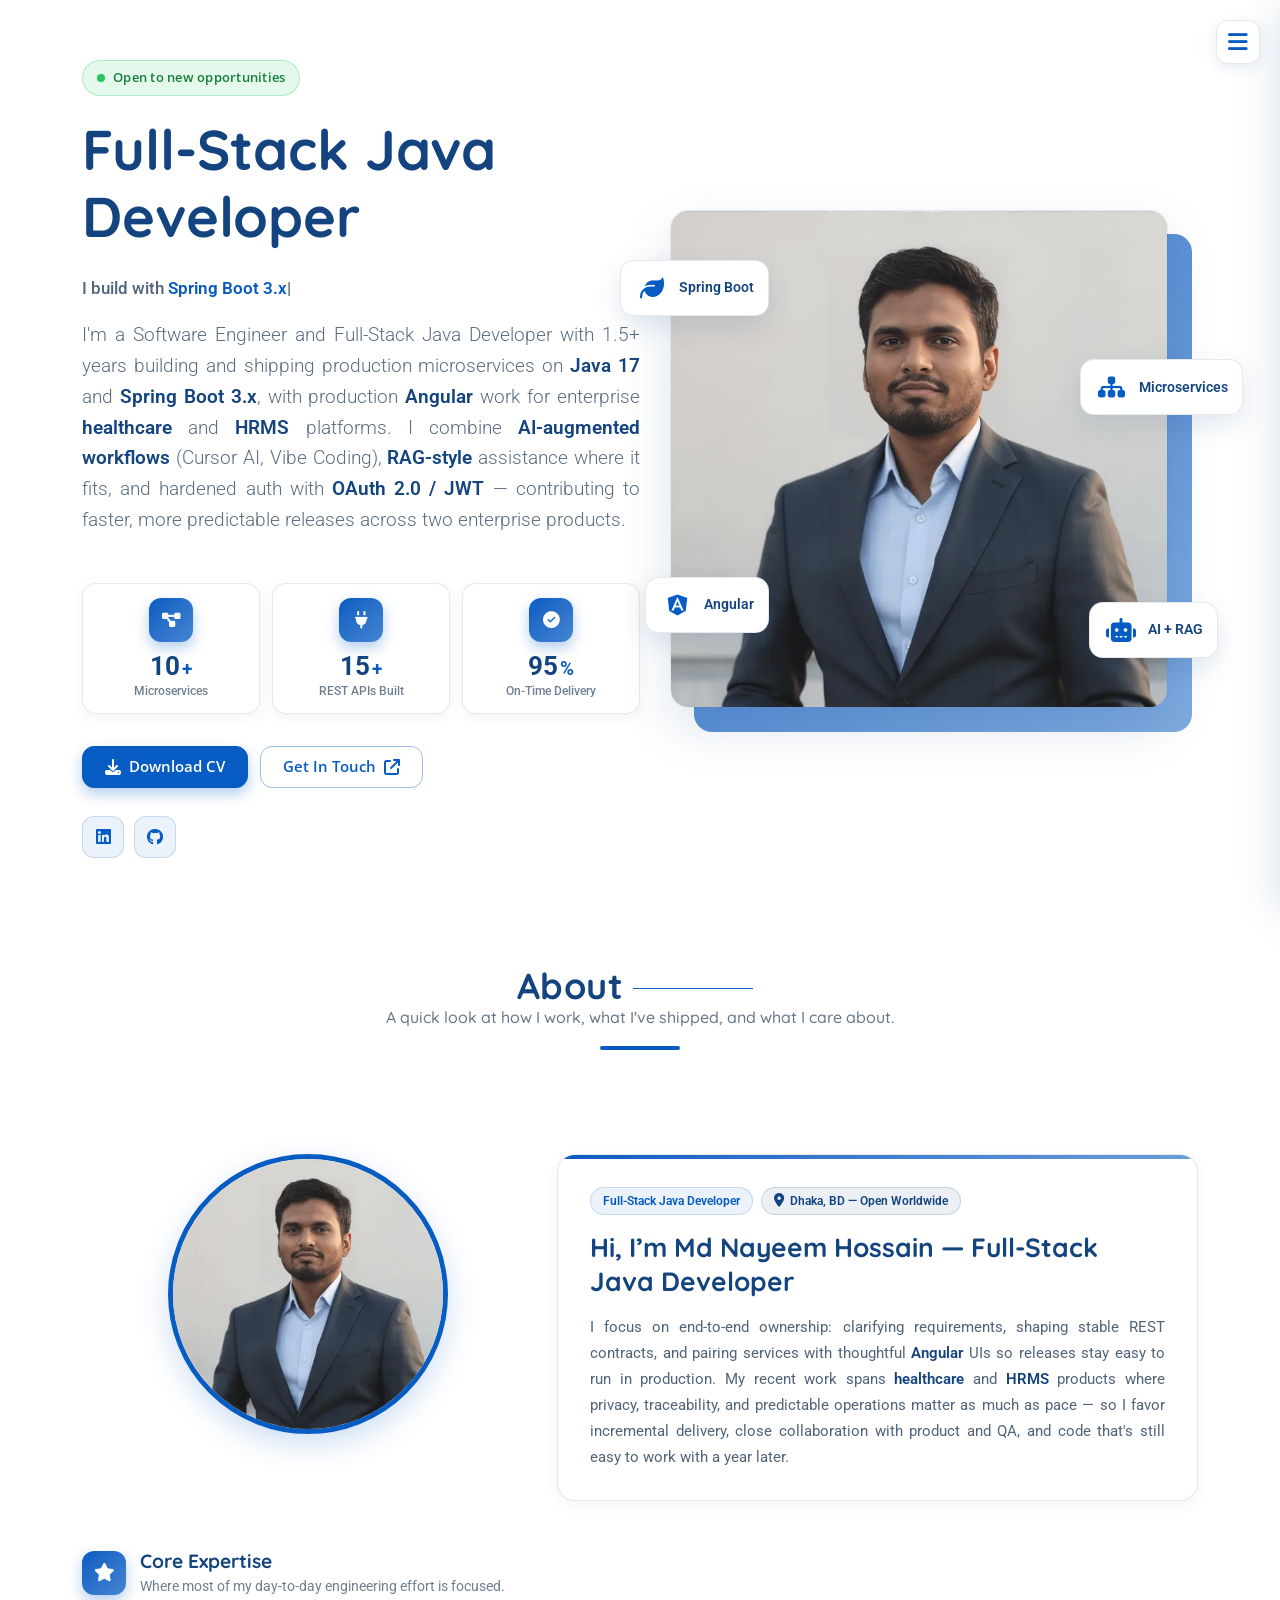
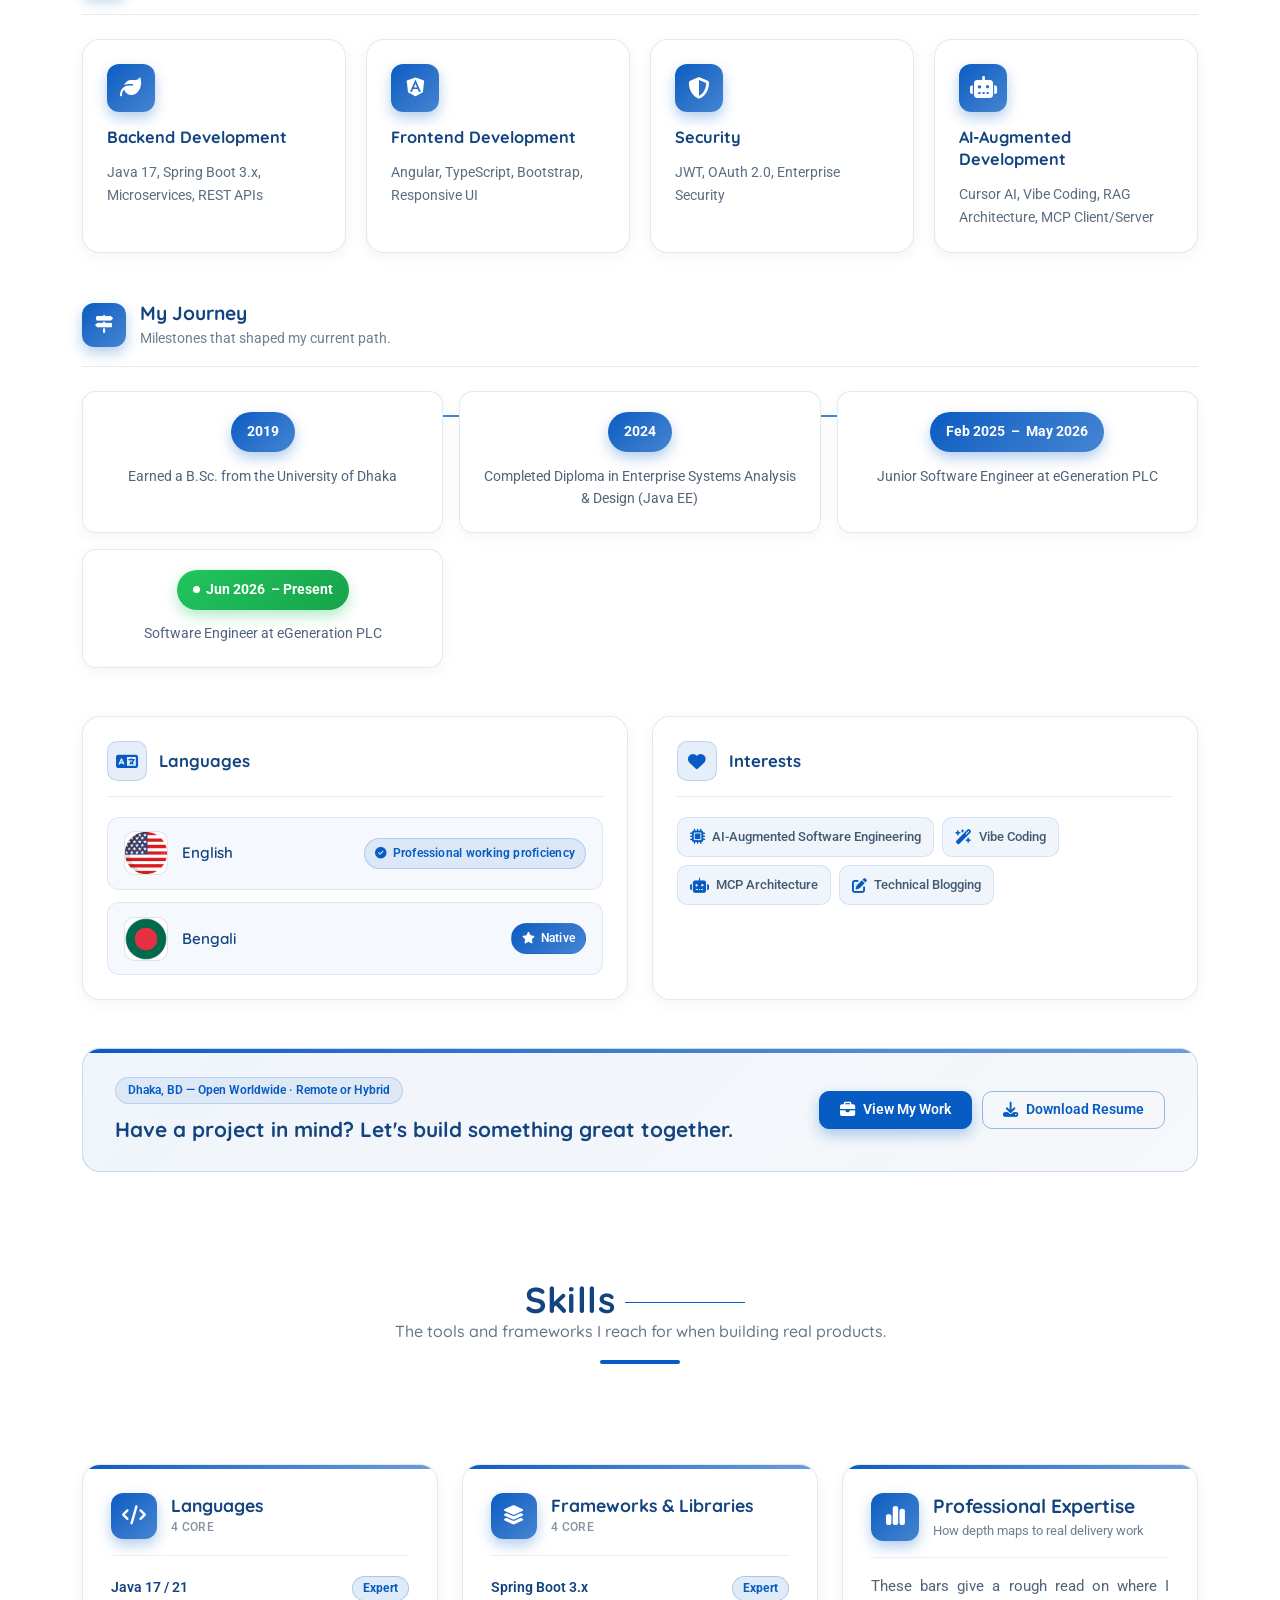
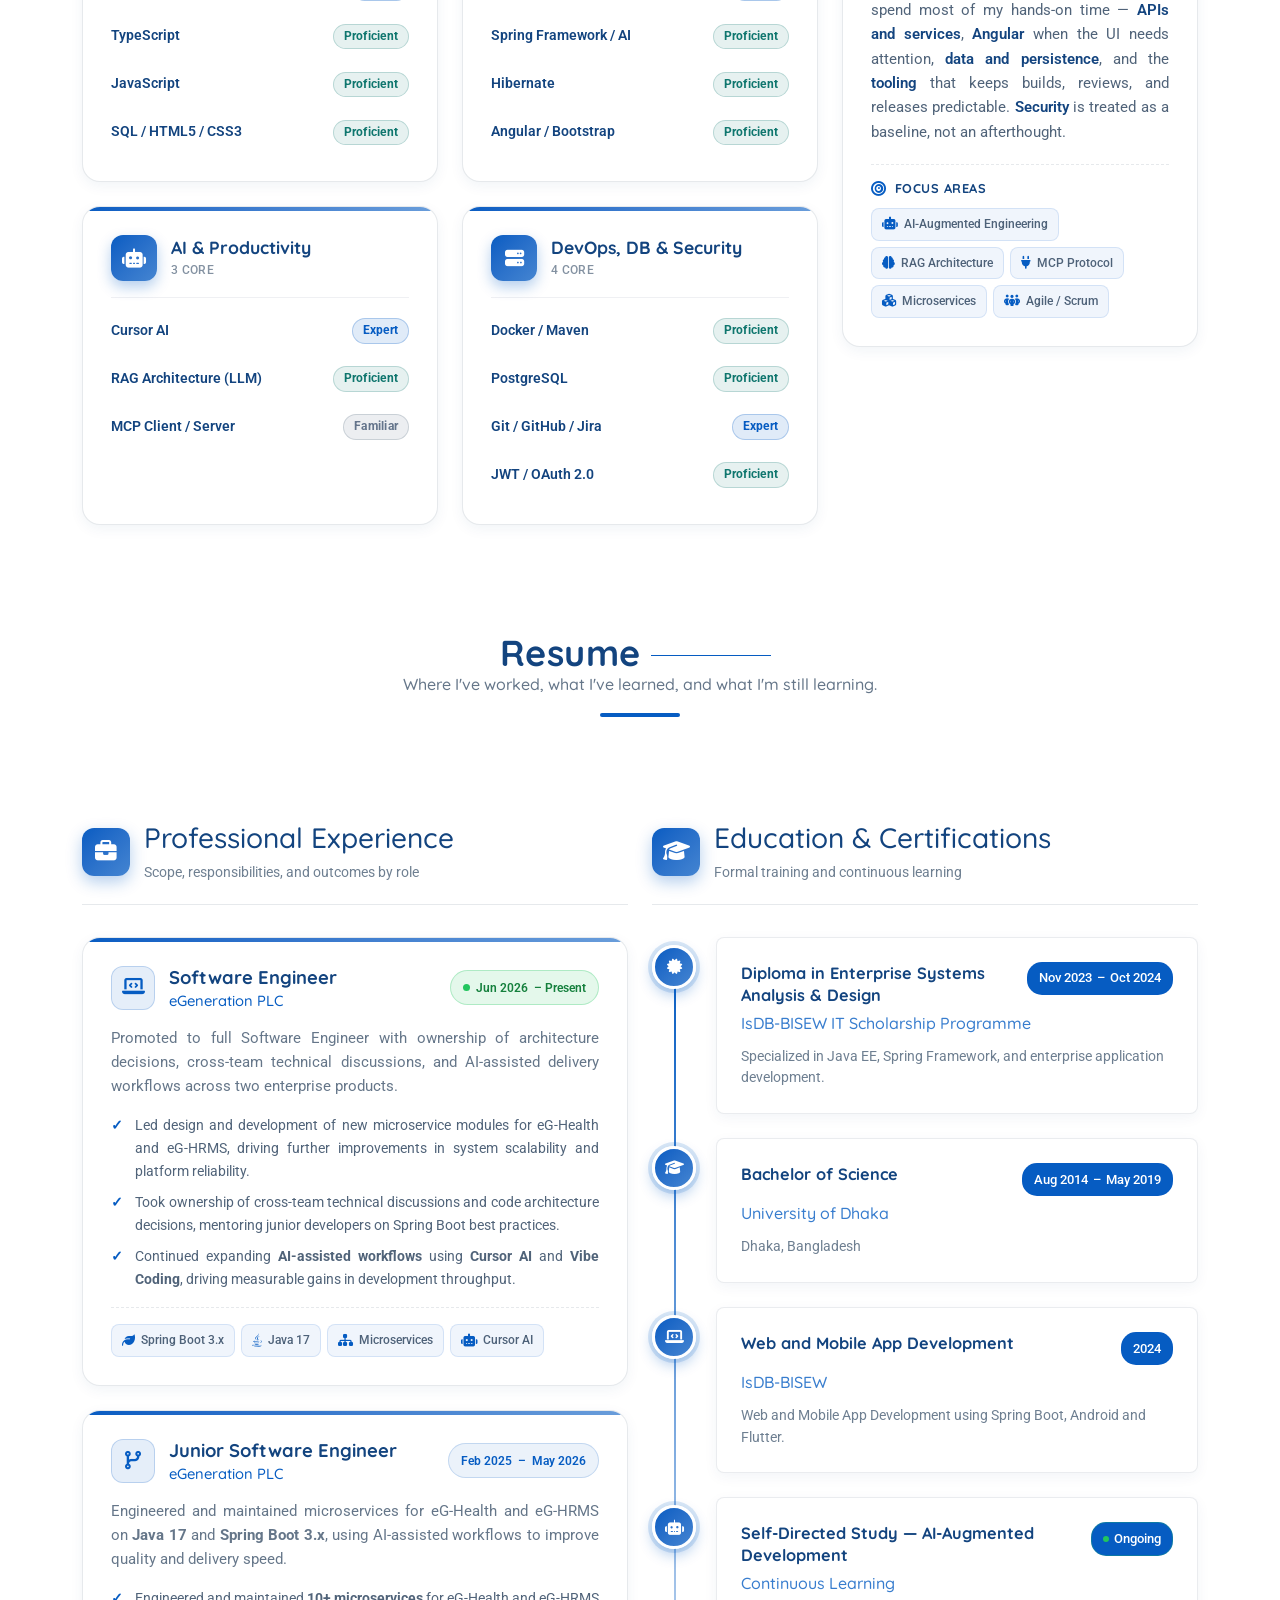
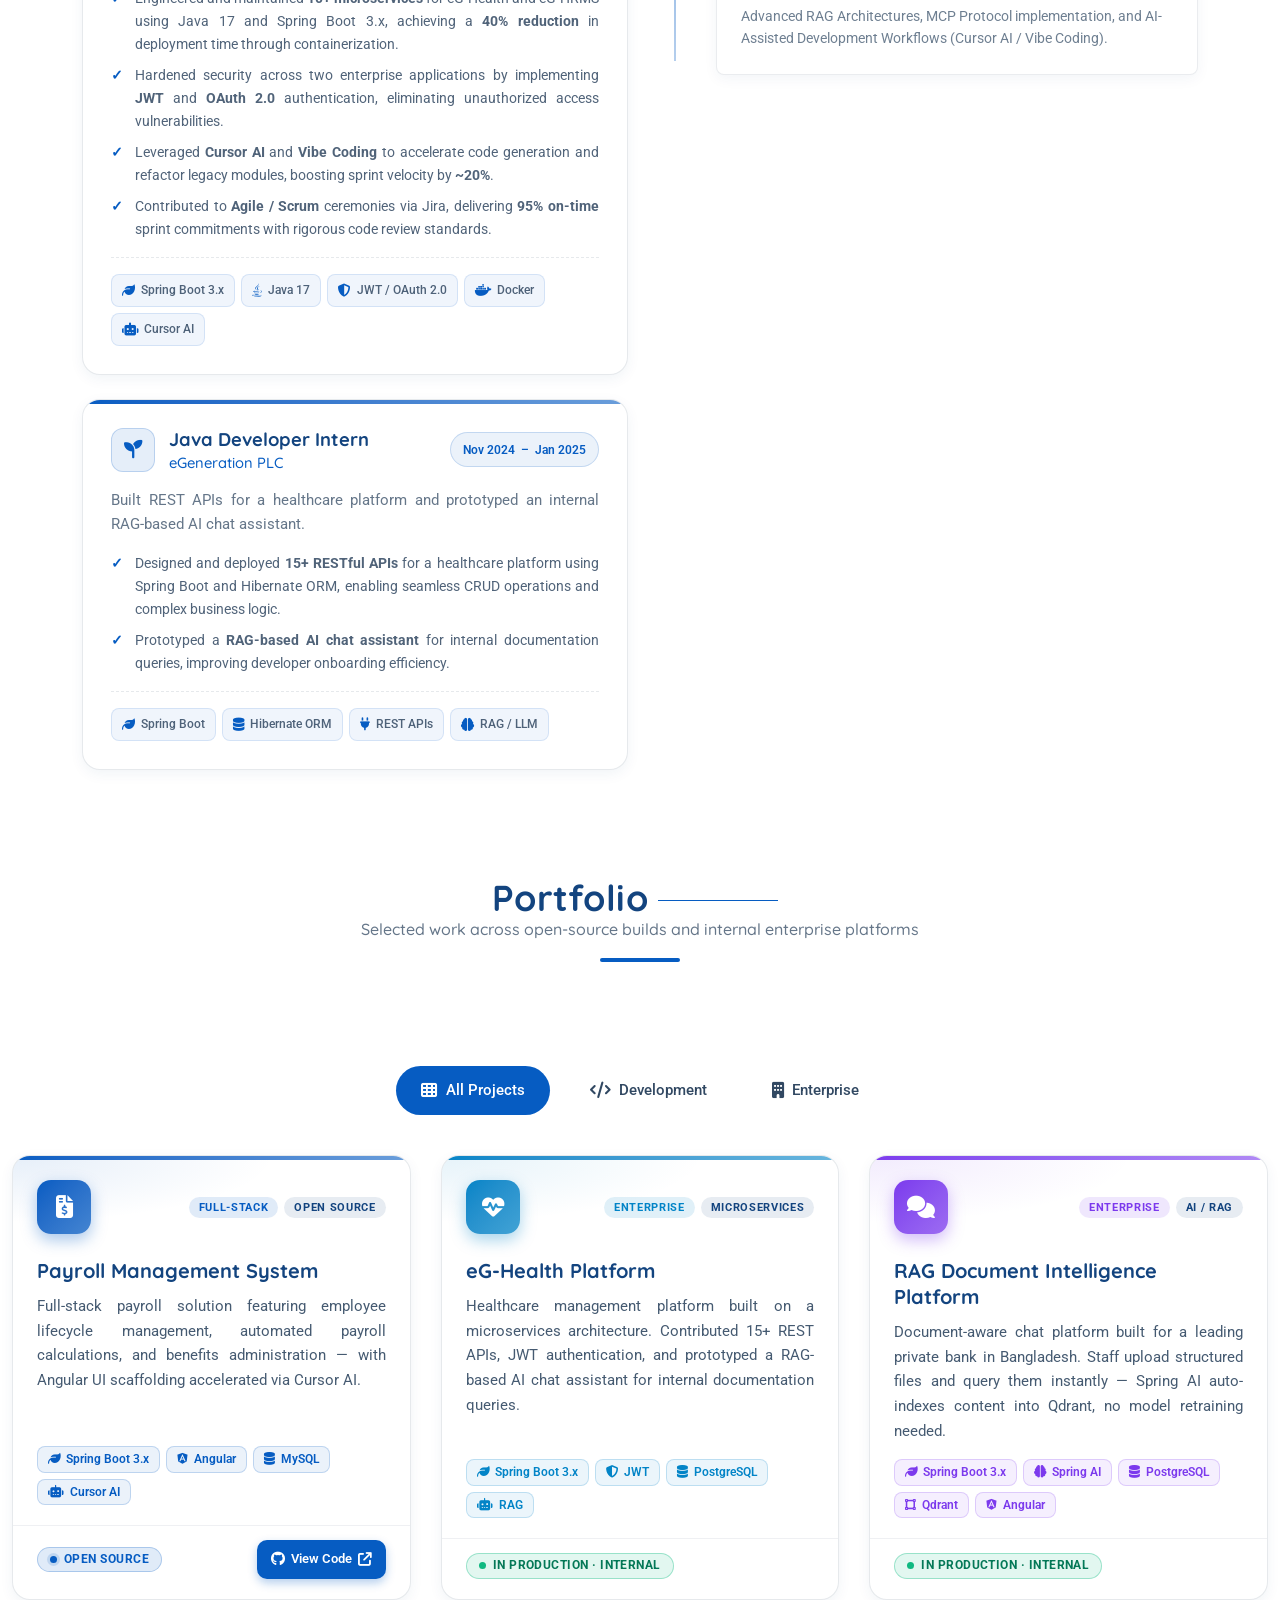
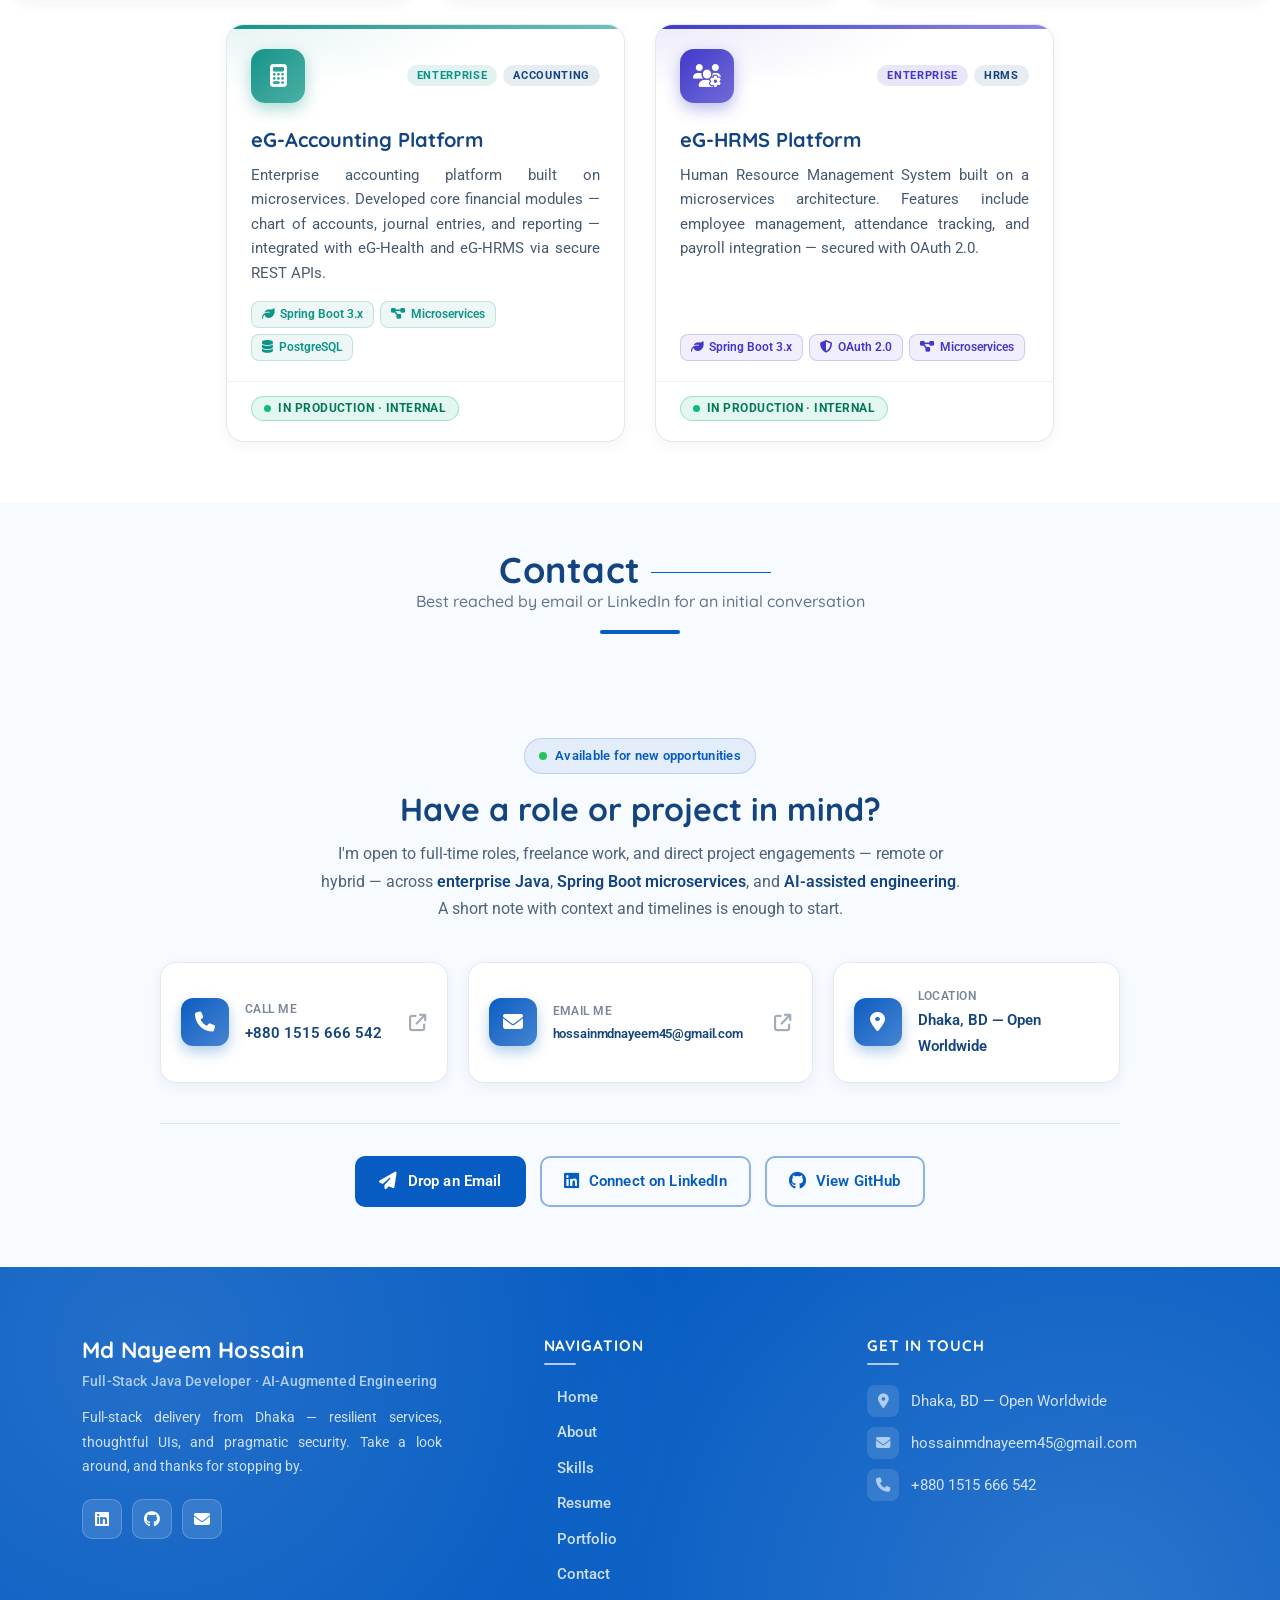
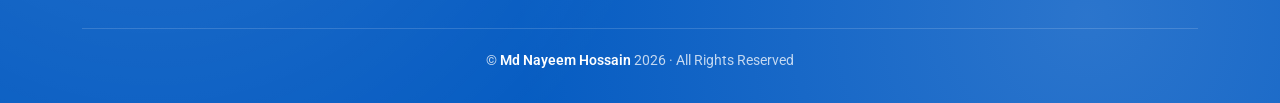
==== commit 714d8b33: "updated" ====
--- a/index.html
+++ b/index.html
@@ -4,11 +4,10 @@
 <head>
     <meta charset="utf-8">
     <meta content="width=device-width, initial-scale=1.0" name="viewport">
-    <title>Md Nayeem Hossain | Java, Spring Boot &amp; Angular Developer | Bangladesh</title>
+    <title>Md Nayeem Hossain — Full-Stack Java Developer</title>
     <meta name="description"
-        content="Java developer based in Dhaka, open to remote &amp; hybrid roles worldwide. Spring Boot 3.x microservices, Angular, PostgreSQL, Docker. Healthcare &amp; HRMS experience with OAuth 2.0, JWT, and secure REST APIs.">
+        content="Java developer in Dhaka, open to remote &amp; hybrid work worldwide. Spring Boot 3.x microservices, Angular, PostgreSQL, Docker &mdash; healthcare &amp; HRMS. OAuth 2.0 &amp; JWT.">
     <meta name="author" content="Md Nayeem Hossain">
-    <meta name="application-name" content="Md Nayeem Hossain">
     <meta name="google-site-verification" content="MPYDJVzl_dAsu_xqoVSncOIzwt7lAC6EPRWK9bh5WM4">
     <meta name="robots" content="index, follow">
     <meta name="theme-color" content="#065cc2" media="(prefers-color-scheme: light)">
@@ -16,10 +15,6 @@
     <meta name="color-scheme" content="light dark">
     <link rel="canonical" href="https://md-nym.github.io/portfolio">
 
-    <!--
-      Inline theme bootstrap — runs synchronously before stylesheets are applied so the page paints in the correct theme and we
-      never flash the wrong background. The full toggle logic lives in assets/js/theme-toggle.js.
-    -->
     <script>
         (function () {
             try {
@@ -35,14 +30,8 @@
         })();
     </script>
 
-    <!-- Preloader styles (loaded first so the overlay is styled on initial paint). -->
     <link href="assets/css/preloader.css" rel="stylesheet">
-
-    <!-- Lock scroll immediately while the document is still parsing. -->
     <script>document.documentElement.classList.add('is-loading');</script>
-
-    <!-- Tiny image fallback helper — defined early so inline onerror can call it
-         before deferred scripts have loaded. -->
     <script>
         window._ie = function (el) {
             el.onerror = null;
@@ -55,58 +44,53 @@
             el.src = 'data:image/svg+xml,' + encodeURIComponent(svg);
         };
     </script>
-
-    <!-- Preloader controller. `defer` runs it after HTML parse,
-         before DOMContentLoaded — the preloader element is in the DOM by then. -->
     <script src="assets/js/preloader.js" defer></script>
 
-    <!-- Open Graph / Facebook -->
     <meta property="og:type" content="website">
     <meta property="og:site_name" content="Md Nayeem Hossain">
     <meta property="og:locale" content="en_US">
-    <meta property="og:title" content="Md Nayeem Hossain | Java, Spring Boot &amp; Angular Developer | Bangladesh">
+    <meta property="og:title"
+        content="Md Nayeem Hossain | Software Engineer &amp; Full-Stack Java Developer | Bangladesh">
     <meta property="og:description"
         content="Java developer based in Dhaka, open to remote &amp; hybrid roles worldwide. Spring Boot 3.x microservices, Angular, PostgreSQL, Docker. Healthcare &amp; HRMS with OAuth 2.0, JWT, and secure REST APIs.">
     <meta property="og:image" content="https://md-nym.github.io/portfolio/assets/img/profile-1296.png">
+    <meta property="og:image:type" content="image/png">
     <meta property="og:image:alt"
         content="Md Nayeem Hossain — Java, Spring Boot &amp; Angular developer, Dhaka, Bangladesh — open to remote work worldwide">
     <meta property="og:image:width" content="1296">
     <meta property="og:image:height" content="1296">
     <meta property="og:url" content="https://md-nym.github.io/portfolio">
 
-    <!-- Twitter / X -->
     <meta name="twitter:card" content="summary_large_image">
-    <meta name="twitter:title" content="Md Nayeem Hossain | Java, Spring Boot &amp; Angular Developer | Bangladesh">
+    <meta name="twitter:title"
+        content="Md Nayeem Hossain | Software Engineer &amp; Full-Stack Java Developer | Bangladesh">
     <meta name="twitter:description"
         content="Java developer based in Dhaka, open to remote &amp; hybrid roles worldwide. Spring Boot 3.x microservices, Angular, PostgreSQL, Docker. Healthcare &amp; HRMS with OAuth 2.0, JWT, and secure REST APIs.">
     <meta name="twitter:image" content="https://md-nym.github.io/portfolio/assets/img/profile-1296.png">
     <meta name="twitter:image:alt"
         content="Md Nayeem Hossain — Java, Spring Boot &amp; Angular developer, Dhaka, Bangladesh — open to remote work worldwide">
 
-    <!-- Favicons: .ico in-repo; iOS uses apple-touch-icon -->
     <link rel="icon" href="assets/img/Md_Nayeem_Hossain_Java_Developer_icon.ico" type="image/x-icon">
     <link rel="apple-touch-icon" sizes="180x180" href="assets/img/apple-touch-icon.png">
 
-    <!-- Preload responsive hero image so it's ready for LCP. WebP variants
-         cover ~99% of browsers; the PNG fallback is fetched only when WebP
-         is unsupported, via the <picture> element below. -->
     <link rel="preload" as="image" href="assets/img/profile-1296.webp"
         imagesrcset="assets/img/profile-800.webp 800w, assets/img/profile-1296.webp 1296w, assets/img/profile-1600.webp 1600w"
         imagesizes="(max-width: 991px) 90vw, 648px" fetchpriority="high">
 
-    <!-- Fonts -->
-    <!-- Optimized: trimmed italic variants and unused weights for smaller font payload. display=swap keeps text visible during load -->
     <link href="https://fonts.googleapis.com" rel="preconnect">
     <link href="https://fonts.gstatic.com" rel="preconnect" crossorigin>
     <link
         href="https://fonts.googleapis.com/css2?family=Roboto:wght@300;400;500;700&family=Open+Sans:wght@400;500;600;700&family=Quicksand:wght@400;500;600;700&display=swap"
-        rel="stylesheet">
-
-    <!-- Vendor CSS Files -->
-    <link href="assets/vendor/bootstrap/css/bootstrap.min.css" rel="stylesheet">
-
-    <!-- AOS animations and Font Awesome aren't needed for first paint;
-         load them non-blocking via the print/onload swap pattern. -->
+        rel="stylesheet" media="print" onload="this.media='all'">
+    <noscript>
+        <link
+            href="https://fonts.googleapis.com/css2?family=Roboto:wght@300;400;500;700&family=Open+Sans:wght@400;500;600;700&family=Quicksand:wght@400;500;600;700&display=swap"
+            rel="stylesheet">
+    </noscript>
+
+    <link href="assets/vendor/bootstrap/css/bootstrap.min.css" rel="stylesheet" media="print" onload="this.media='all'">
+    <noscript><link href="assets/vendor/bootstrap/css/bootstrap.min.css" rel="stylesheet"></noscript>
+
     <link rel="stylesheet" href="assets/vendor/aos/aos.css" media="print" onload="this.media='all'">
     <link rel="stylesheet" href="assets/css/all.min.css" media="print" onload="this.media='all'">
     <noscript>
@@ -114,12 +98,9 @@
         <link rel="stylesheet" href="assets/css/all.min.css">
     </noscript>
 
-    <!-- Main CSS File -->
     <link href="assets/css/main.css" rel="stylesheet">
-    <!-- Custom Styles -->
     <link href="assets/css/styles.css" rel="stylesheet">
 
-    <!-- Structured data: WebSite + WebPage + employer + Person (@graph) -->
     <script type="application/ld+json">
   {
       "@context": "https://schema.org",
@@ -140,7 +121,9 @@
               "name": "Md Nayeem Hossain — Portfolio",
               "isPartOf": { "@id": "https://md-nym.github.io/portfolio/#website" },
               "about": { "@id": "https://md-nym.github.io/portfolio/#person" },
-              "inLanguage": "en"
+              "inLanguage": "en",
+              "datePublished": "2025-01-01",
+              "dateModified": "2026-06-02"
           },
           {
               "@type": "Organization",
@@ -152,7 +135,7 @@
               "@type": "Person",
               "@id": "https://md-nym.github.io/portfolio/#person",
               "name": "Md Nayeem Hossain",
-              "jobTitle": "Full-Stack Java Developer",
+              "jobTitle": "Software Engineer",
               "image": "https://md-nym.github.io/portfolio/assets/img/profile-1296.png",
               "url": "https://md-nym.github.io/portfolio",
               "mainEntityOfPage": { "@id": "https://md-nym.github.io/portfolio/#webpage" },
@@ -193,13 +176,13 @@
                   },
                   {
                       "@type": "EducationalOccupationalCredential",
-                      "credentialCategory": "Self-Directed Study",
+                      "credentialCategory": "Certificate",
                       "name": "Advanced RAG Architectures, MCP Protocol, and AI-Assisted Development (Cursor AI / Vibe Coding)"
                   }
               ],
               "hasOccupation": {
                   "@type": "Occupation",
-                  "name": "Full-Stack Java Developer",
+                  "name": "Software Engineer",
                   "occupationLocation": {
                       "@type": "City",
                       "name": "Dhaka",
@@ -253,8 +236,7 @@
 
 <body id="top" class="index-page">
 
-    <!-- Page Preloader — styles in assets/css/preloader.css, logic in assets/js/preloader.js. -->
-    <div id="preloader" class="preloader" role="status" aria-live="polite" aria-label="Loading portfolio">
+    <div id="preloader" class="preloader" role="status" aria-label="Loading portfolio">
         <div class="preloader__brand" aria-hidden="true">
             <svg class="preloader__ring" viewBox="0 0 100 100">
                 <circle class="preloader__ring-track" cx="50" cy="50" r="46"></circle>
@@ -268,12 +250,10 @@
         </div>
     </div>
 
-    <!-- Skip to Main Content Link (Accessibility) -->
     <a href="#main" class="skip-to-main" aria-label="Skip navigation and go to main content">Skip to main content</a>
 
-    <!-- Theme Toggle (sun / moon). Actual state is driven by data-theme on <html>. -->
-    <button type="button" id="theme-toggle" class="theme-toggle" aria-label="Switch to light theme"
-        title="Switch to light theme" aria-pressed="true">
+    <button type="button" id="theme-toggle" class="theme-toggle" aria-label="Toggle color theme"
+        title="Toggle color theme">
         <i class="fas fa-sun theme-icon theme-icon-sun" aria-hidden="true"></i>
         <i class="fas fa-moon theme-icon theme-icon-moon" aria-hidden="true"></i>
         <span class="visually-hidden">Toggle color theme</span>
@@ -297,11 +277,11 @@
 
                     <a href="index.html" class="logo d-flex align-items-center justify-content-center active"
                         aria-current="page">
-                        <p class="sitename">Md Nayeem Hossain</p>
+                        <span class="sitename">Md Nayeem Hossain</span>
                     </a>
                 </div>
 
-                <nav class="social-links nav-socials text-center" aria-label="Social media profiles">
+                <div class="social-links nav-socials text-center">
                     <a href="https://www.linkedin.com/in/mdnayeem1" target="_blank" rel="noopener noreferrer"
                         class="linkedin" aria-label="Visit Md Nayeem Hossain's LinkedIn profile"><i
                             class="fab fa-linkedin" aria-hidden="true"></i></a>
@@ -310,9 +290,9 @@
                             aria-hidden="true"></i></a>
                     <a href="mailto:hossainmdnayeem45@gmail.com" class="email" aria-label="Email Md Nayeem Hossain"><i
                             class="fas fa-envelope" aria-hidden="true"></i></a>
-                </nav>
-
-                <ul class="nav-list">
+                </div>
+
+                <ul id="nav-primary-list" class="nav-list">
                     <li><a href="#hero"><i class="fas fa-house" aria-hidden="true"></i><span>Home</span></a></li>
                     <li><a href="#about"><i class="fas fa-user" aria-hidden="true"></i><span>About</span></a></li>
                     <li><a href="#skills"><i class="fas fa-star" aria-hidden="true"></i><span>Skills</span></a></li>
@@ -328,7 +308,7 @@
                     </li>
                 </ul>
                 <button type="button" class="mobile-nav-toggle d-xl-none" aria-label="Toggle mobile navigation"
-                    aria-expanded="false" aria-controls="navmenu">
+                    aria-expanded="false" aria-controls="nav-primary-list">
                     <i class="fas fa-bars" aria-hidden="true"></i>
                 </button>
             </nav>
@@ -345,7 +325,7 @@
 
                     <div class="col-lg-6 hero-content" data-aos="fade-right" data-aos-delay="100">
                         <div class="content-wrapper">
-                            <div class="availability-chip" data-aos="fade-up" data-aos-delay="50"
+                            <div class="availability-chip" data-aos="fade-up" data-aos-delay="150"
                                 aria-label="Currently open to new opportunities">
                                 <span class="availability-dot" aria-hidden="true"></span>
                                 <span>Open to new opportunities</span>
@@ -356,7 +336,8 @@
                                 <span class="typed"
                                     data-typed-items="Spring Boot 3.x, Microservices, Angular, AI-Augmented Development, RAG & MCP, Enterprise Apps"></span>
                             </p>
-                            <p class="lead">I'm a Full-Stack Java Developer with 1+ years building and shipping
+                            <p class="lead">I'm a Software Engineer and Full-Stack Java Developer with 1.5+ years
+                                building and shipping
                                 production microservices on
                                 <strong>Java 17</strong> and <strong>Spring Boot 3.x</strong>, with production
                                 <strong>Angular</strong> work for enterprise <strong>healthcare</strong> and
@@ -423,7 +404,7 @@
                             </div>
 
                             <nav class="hero-socials" data-aos="fade-up" data-aos-delay="400"
-                                aria-label="Social media profiles">
+                                aria-label="Hero social profiles">
                                 <a href="https://www.linkedin.com/in/mdnayeem1" target="_blank"
                                     rel="noopener noreferrer" class="hero-social"
                                     aria-label="Visit Md Nayeem Hossain's LinkedIn profile">
@@ -440,30 +421,30 @@
                     <div class="col-lg-6 hero-image" data-aos="fade-left" data-aos-delay="200">
                         <div class="image-container">
                             <div class="floating-elements" aria-hidden="true">
-                                <article class="floating-card card-1" data-aos="zoom-in" data-aos-delay="300">
+                                <div class="floating-card card-1" data-aos="zoom-in" data-aos-delay="300">
                                     <div class="floating-icon">
                                         <i class="fas fa-leaf"></i>
                                     </div>
                                     <span class="floating-label">Spring Boot</span>
-                                </article>
-                                <article class="floating-card card-2" data-aos="zoom-in" data-aos-delay="400">
+                                </div>
+                                <div class="floating-card card-2" data-aos="zoom-in" data-aos-delay="400">
                                     <div class="floating-icon">
                                         <i class="fas fa-sitemap"></i>
                                     </div>
                                     <span class="floating-label">Microservices</span>
-                                </article>
-                                <article class="floating-card card-3" data-aos="zoom-in" data-aos-delay="500">
+                                </div>
+                                <div class="floating-card card-3" data-aos="zoom-in" data-aos-delay="500">
                                     <div class="floating-icon">
                                         <i class="fab fa-angular"></i>
                                     </div>
                                     <span class="floating-label">Angular</span>
-                                </article>
-                                <article class="floating-card card-4" data-aos="zoom-in" data-aos-delay="600">
+                                </div>
+                                <div class="floating-card card-4" data-aos="zoom-in" data-aos-delay="600">
                                     <div class="floating-icon">
                                         <i class="fas fa-robot"></i>
                                     </div>
                                     <span class="floating-label">AI + RAG</span>
-                                </article>
+                                </div>
                             </div>
                             <picture>
                                 <source type="image/webp"
@@ -592,20 +573,24 @@
 
                     <ol class="journey-rail" aria-label="Career milestones">
                         <li class="journey-node" data-aos="fade-up" data-aos-delay="300">
-                            <span class="journey-year">2019</span>
+                            <span class="journey-year"><time datetime="2019">2019</time></span>
                             <span class="journey-desc">Earned a B.Sc. from the University of Dhaka</span>
                         </li>
                         <li class="journey-node" data-aos="fade-up" data-aos-delay="400">
-                            <span class="journey-year">2024</span>
+                            <span class="journey-year"><time datetime="2024">2024</time></span>
                             <span class="journey-desc">Completed Diploma in Enterprise Systems Analysis &amp; Design
                                 (Java EE)</span>
                         </li>
-                        <li class="journey-node journey-node-current" data-aos="fade-up" data-aos-delay="500">
+                        <li class="journey-node" data-aos="fade-up" data-aos-delay="500">
+                            <span class="journey-year"><time datetime="2025-02">Feb 2025</time> – <time datetime="2026-05">May 2026</time></span>
+                            <span class="journey-desc">Junior Software Engineer at eGeneration PLC</span>
+                        </li>
+                        <li class="journey-node journey-node-current" data-aos="fade-up" data-aos-delay="600">
                             <span class="journey-year">
                                 <span class="journey-year-dot" aria-hidden="true"></span>
-                                2025 – Present
+                                <time datetime="2026-06">Jun 2026</time> – Present
                             </span>
-                            <span class="journey-desc">Junior Software Engineer at eGeneration PLC</span>
+                            <span class="journey-desc">Software Engineer at eGeneration PLC</span>
                         </li>
                     </ol>
                 </div>
@@ -954,39 +939,77 @@
                                 <article class="experience-card" data-aos="zoom-in" data-aos-delay="300">
                                     <div class="card-head">
                                         <div class="exp-icon">
+                                            <i class="fas fa-laptop-code" aria-hidden="true"></i>
+                                        </div>
+                                        <div class="role-info">
+                                            <h4>Software Engineer</h4>
+                                            <h5>eGeneration PLC</h5>
+                                        </div>
+                                        <span class="duration duration-current">
+                                            <span class="duration-dot" aria-hidden="true"></span>
+                                            <time datetime="2026-06">Jun 2026</time> – Present
+                                        </span>
+                                    </div>
+                                    <div class="card-body">
+                                        <p>Promoted to full Software Engineer with ownership of architecture decisions,
+                                            cross-team technical discussions, and AI-assisted delivery workflows across
+                                            two enterprise products.
+                                        </p>
+                                        <ul class="achievements">
+                                            <li>Led design and development of new microservice modules for eG-Health
+                                                and eG-HRMS, driving further improvements in system scalability and
+                                                platform reliability.
+                                            </li>
+                                            <li>Took ownership of cross-team technical discussions and code architecture
+                                                decisions, mentoring junior developers on Spring Boot best practices.
+                                            </li>
+                                            <li>Continued expanding <strong>AI-assisted workflows</strong> using
+                                                <strong>Cursor AI</strong> and <strong>Vibe Coding</strong>, driving
+                                                measurable gains in development throughput.
+                                            </li>
+                                        </ul>
+                                        <ul class="exp-tags" aria-label="Key technologies">
+                                            <li class="exp-tag"><i class="fas fa-leaf"></i> Spring Boot 3.x</li>
+                                            <li class="exp-tag"><i class="fab fa-java"></i> Java 17</li>
+                                            <li class="exp-tag"><i class="fas fa-sitemap"></i> Microservices</li>
+                                            <li class="exp-tag"><i class="fas fa-robot"></i> Cursor AI</li>
+                                        </ul>
+                                    </div>
+                                </article>
+
+                                <article class="experience-card" data-aos="zoom-in" data-aos-delay="350">
+                                    <div class="card-head">
+                                        <div class="exp-icon">
                                             <i class="fas fa-code-branch" aria-hidden="true"></i>
                                         </div>
                                         <div class="role-info">
                                             <h4>Junior Software Engineer</h4>
                                             <h5>eGeneration PLC</h5>
                                         </div>
-                                        <span class="duration duration-current">
-                                            <span class="duration-dot" aria-hidden="true"></span>
-                                            Feb 2025 – Present
-                                        </span>
+                                        <span class="duration"><time datetime="2025-02">Feb 2025</time> – <time datetime="2026-05">May 2026</time></span>
                                     </div>
                                     <div class="card-body">
-                                        <p>Building and evolving microservices for eG-Health and eG-HRMS on
+                                        <p>Engineered and maintained microservices for eG-Health and eG-HRMS on
                                             <strong>Java 17</strong> and <strong>Spring Boot 3.x</strong>, using
-                                            AI-assisted workflows where they genuinely improve quality and speed.
+                                            AI-assisted workflows to improve quality and delivery speed.
                                         </p>
                                         <ul class="achievements">
-                                            <li>Built and maintained <strong>10+ microservices</strong> for
-                                                eG-Health and eG-HRMS using Java 17 and Spring Boot 3.x, contributing
-                                                to a <strong>40% reduction</strong> in deployment time through
+                                            <li>Engineered and maintained <strong>10+ microservices</strong> for
+                                                eG-Health and eG-HRMS using Java 17 and Spring Boot 3.x, achieving a
+                                                <strong>40% reduction</strong> in deployment time through
                                                 containerization.
                                             </li>
-                                            <li>Strengthened authentication and authorization across two enterprise
-                                                applications using <strong>JWT</strong> and <strong>OAuth 2.0</strong>,
-                                                reducing exposure to common access-control gaps.
+                                            <li>Hardened security across two enterprise applications by implementing
+                                                <strong>JWT</strong> and <strong>OAuth 2.0</strong> authentication,
+                                                eliminating unauthorized access vulnerabilities.
                                             </li>
-                                            <li>Used <strong>Cursor AI</strong> and <strong>Vibe Coding</strong>
-                                                workflows to speed up code generation and refactor legacy modules,
-                                                helping lift sprint velocity by <strong>~20%</strong>.
+                                            <li>Leveraged <strong>Cursor AI</strong> and <strong>Vibe Coding</strong>
+                                                to accelerate code generation and refactor legacy modules, boosting
+                                                sprint velocity by <strong>~20%</strong>.
                                             </li>
-                                            <li>Participated in <strong>Agile / Scrum</strong> ceremonies via Jira,
-                                                with strong code review habits supporting <strong>95% on-time</strong>
-                                                sprint delivery.</li>
+                                            <li>Contributed to <strong>Agile / Scrum</strong> ceremonies via Jira,
+                                                delivering <strong>95% on-time</strong> sprint commitments with rigorous
+                                                code review standards.</li>
                                         </ul>
                                         <ul class="exp-tags" aria-label="Key technologies">
                                             <li class="exp-tag"><i class="fas fa-leaf"></i> Spring Boot 3.x</li>
@@ -1008,7 +1031,7 @@
                                             <h4>Java Developer Intern</h4>
                                             <h5>eGeneration PLC</h5>
                                         </div>
-                                        <span class="duration">Nov 2024 – Jan 2025</span>
+                                        <span class="duration"><time datetime="2024-11">Nov 2024</time> – <time datetime="2025-01">Jan 2025</time></span>
                                     </div>
                                     <div class="card-body">
                                         <p>Built REST APIs for a healthcare platform and prototyped an internal
@@ -1054,7 +1077,7 @@
                                     <article class="education-content">
                                         <div class="degree-header">
                                             <h4>Diploma in Enterprise Systems Analysis &amp; Design</h4>
-                                            <span class="year">Nov 2023 – Oct 2024</span>
+                                            <span class="year"><time datetime="2023-11">Nov 2023</time> – <time datetime="2024-10">Oct 2024</time></span>
                                         </div>
                                         <h5 class="institution">IsDB-BISEW IT Scholarship Programme</h5>
                                         <p>Specialized in Java EE, Spring Framework, and enterprise application
@@ -1069,7 +1092,7 @@
                                     <article class="education-content">
                                         <div class="degree-header">
                                             <h4>Bachelor of Science</h4>
-                                            <span class="year">Aug 2014 – May 2019</span>
+                                            <span class="year"><time datetime="2014-08">Aug 2014</time> – <time datetime="2019-05">May 2019</time></span>
                                         </div>
                                         <h5 class="institution">University of Dhaka</h5>
                                         <p>Dhaka, Bangladesh</p>
@@ -1083,7 +1106,7 @@
                                     <article class="education-content">
                                         <div class="degree-header">
                                             <h4>Web and Mobile App Development</h4>
-                                            <span class="year">2024</span>
+                                            <span class="year"><time datetime="2024">2024</time></span>
                                         </div>
                                         <h5 class="institution">IsDB-BISEW</h5>
                                         <p>Web and Mobile App Development using Spring Boot, Android and Flutter.</p>
@@ -1243,10 +1266,9 @@
                                 </div>
                                 <div class="project-card-body">
                                     <h3 class="project-title">RAG Document Intelligence Platform</h3>
-                                    <p class="project-desc">Document-aware chat platform built for Premier Bank.
-                                        Staff upload structured files and query it instantly — Spring AI auto-indexes
-                                        content
-                                        into Qdrant, no model retraining ever needed.</p>
+                                    <p class="project-desc">Document-aware chat platform built for a leading private
+                                        bank in Bangladesh. Staff upload structured files and query them instantly
+                                        — Spring AI auto-indexes content into Qdrant, no model retraining needed.</p>
                                     <ul class="project-tech">
                                         <li class="tech-chip"><i class="fas fa-leaf" aria-hidden="true"></i> Spring
                                             Boot 3.x</li>
@@ -1285,9 +1307,9 @@
                                 </div>
                                 <div class="project-card-body">
                                     <h3 class="project-title">eG-Accounting Platform</h3>
-                                    <p class="project-desc">Enterprise accounting platform with microservices
-                                        architecture. Built financial management modules that connect cleanly with
-                                        the rest of the platform.</p>
+                                    <p class="project-desc">Enterprise accounting platform built on microservices.
+                                        Developed core financial modules — chart of accounts, journal entries, and
+                                        reporting — integrated with eG-Health and eG-HRMS via secure REST APIs.</p>
                                     <ul class="project-tech">
                                         <li class="tech-chip"><i class="fas fa-leaf" aria-hidden="true"></i> Spring Boot
                                             3.x</li>
@@ -1497,7 +1519,7 @@
 
             </div>
 
-            <div class="footer-divider" role="presentation"></div>
+            <div class="footer-divider"></div>
 
             <div class="footer-bottom">
                 <div class="copyright">
@@ -1514,7 +1536,6 @@
     <a href="#top" id="scroll-top" class="scroll-top d-flex align-items-center justify-content-center"
         aria-label="Scroll to top"><i class="fas fa-arrow-up" aria-hidden="true"></i></a>
 
-    <!-- Vendor JS Files -->
     <script src="assets/vendor/bootstrap/js/bootstrap.bundle.min.js" defer></script>
     <script src="assets/vendor/aos/aos.js" defer></script>
     <script src="assets/vendor/purecounter/purecounter_vanilla.js" defer></script>
@@ -1522,16 +1543,9 @@
     <script src="assets/vendor/waypoints/noframework.waypoints.js" defer></script>
     <script src="assets/vendor/imagesloaded/imagesloaded.pkgd.min.js" defer></script>
     <script src="assets/vendor/isotope-layout/isotope.pkgd.min.js" defer></script>
-
-    <!-- Main JS File -->
     <script src="assets/js/main.js" defer></script>
-
-    <!-- Additional Scripts -->
     <script src="assets/js/additional.js" defer></script>
-
-    <!-- Theme Toggle -->
     <script src="assets/js/theme-toggle.js" defer></script>
-
 </body>
 
 </html>
--- a/assets/css/main.css
+++ b/assets/css/main.css
@@ -341,7 +341,7 @@
 
 @media screen and (max-width:768px) {
     [data-aos-delay] {
-        transition-delay: 0 !important
+        transition-delay: 0s !important;
     }
 }
 
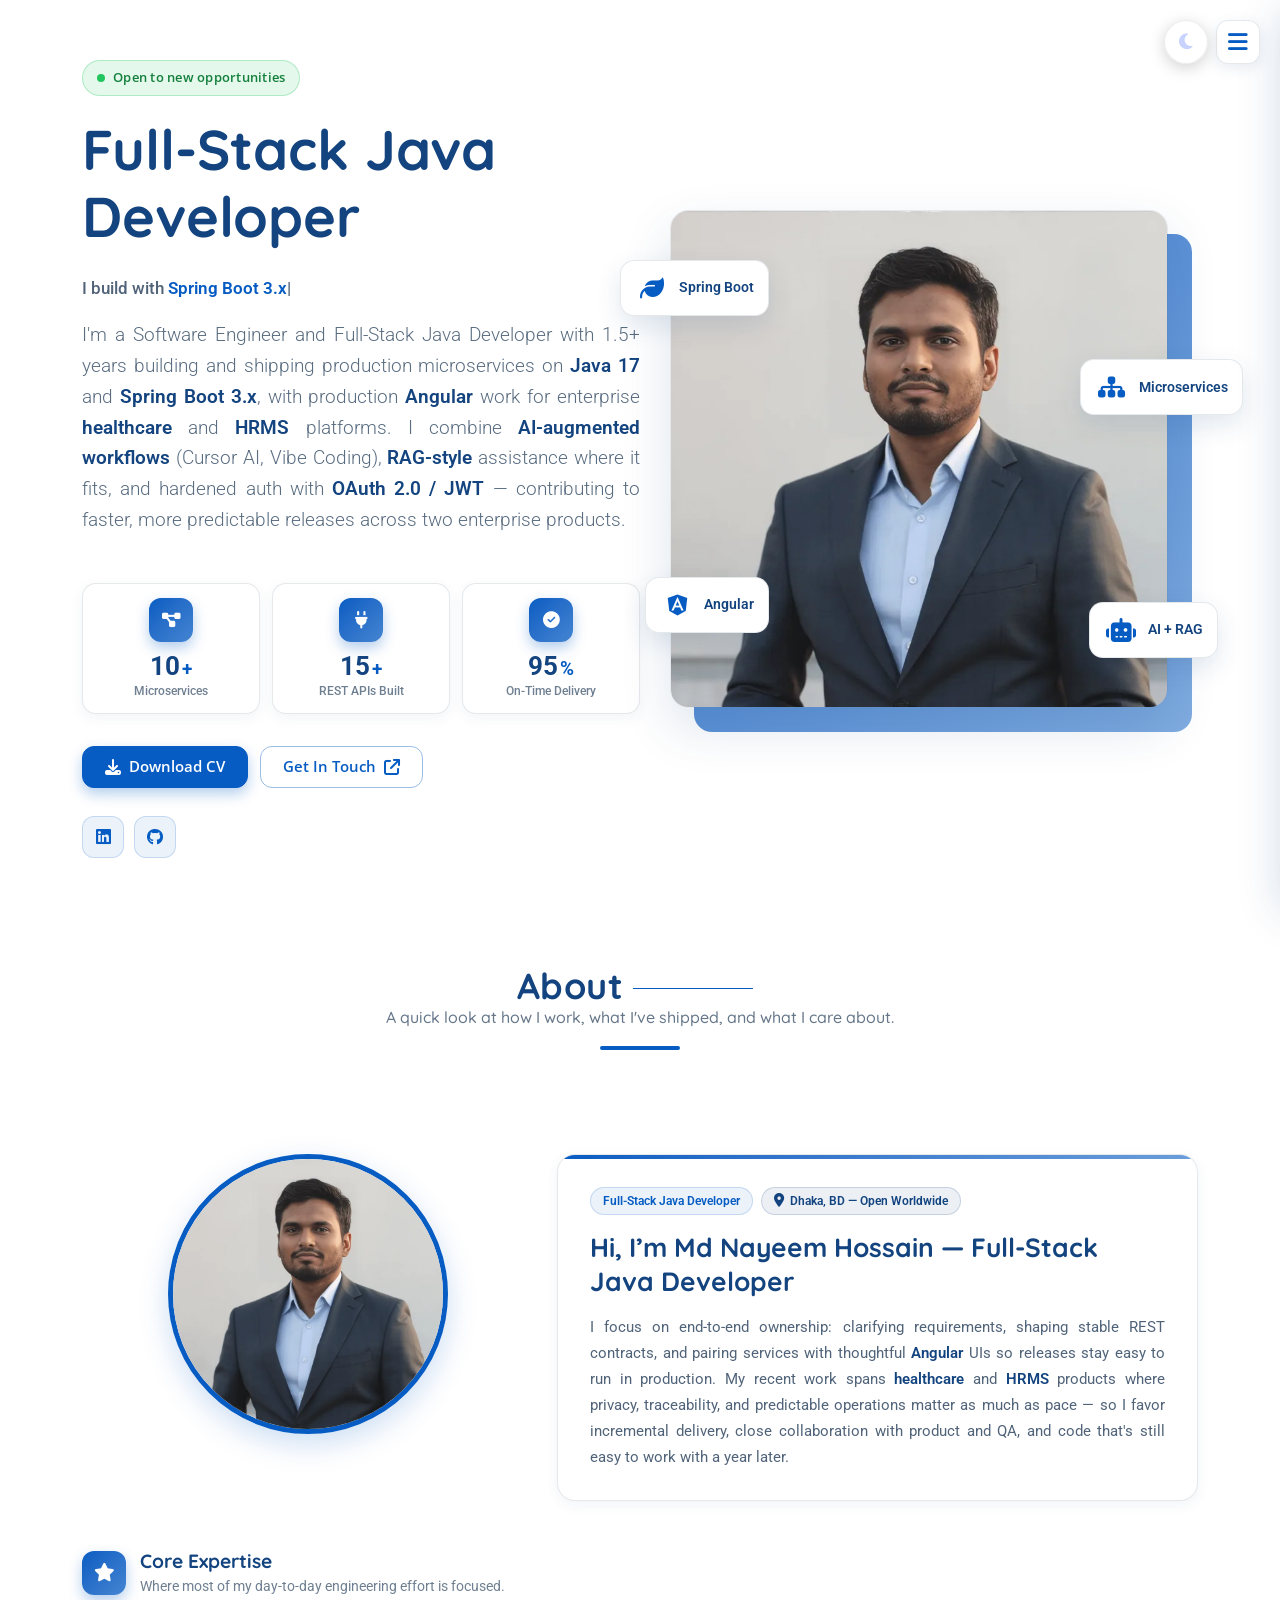
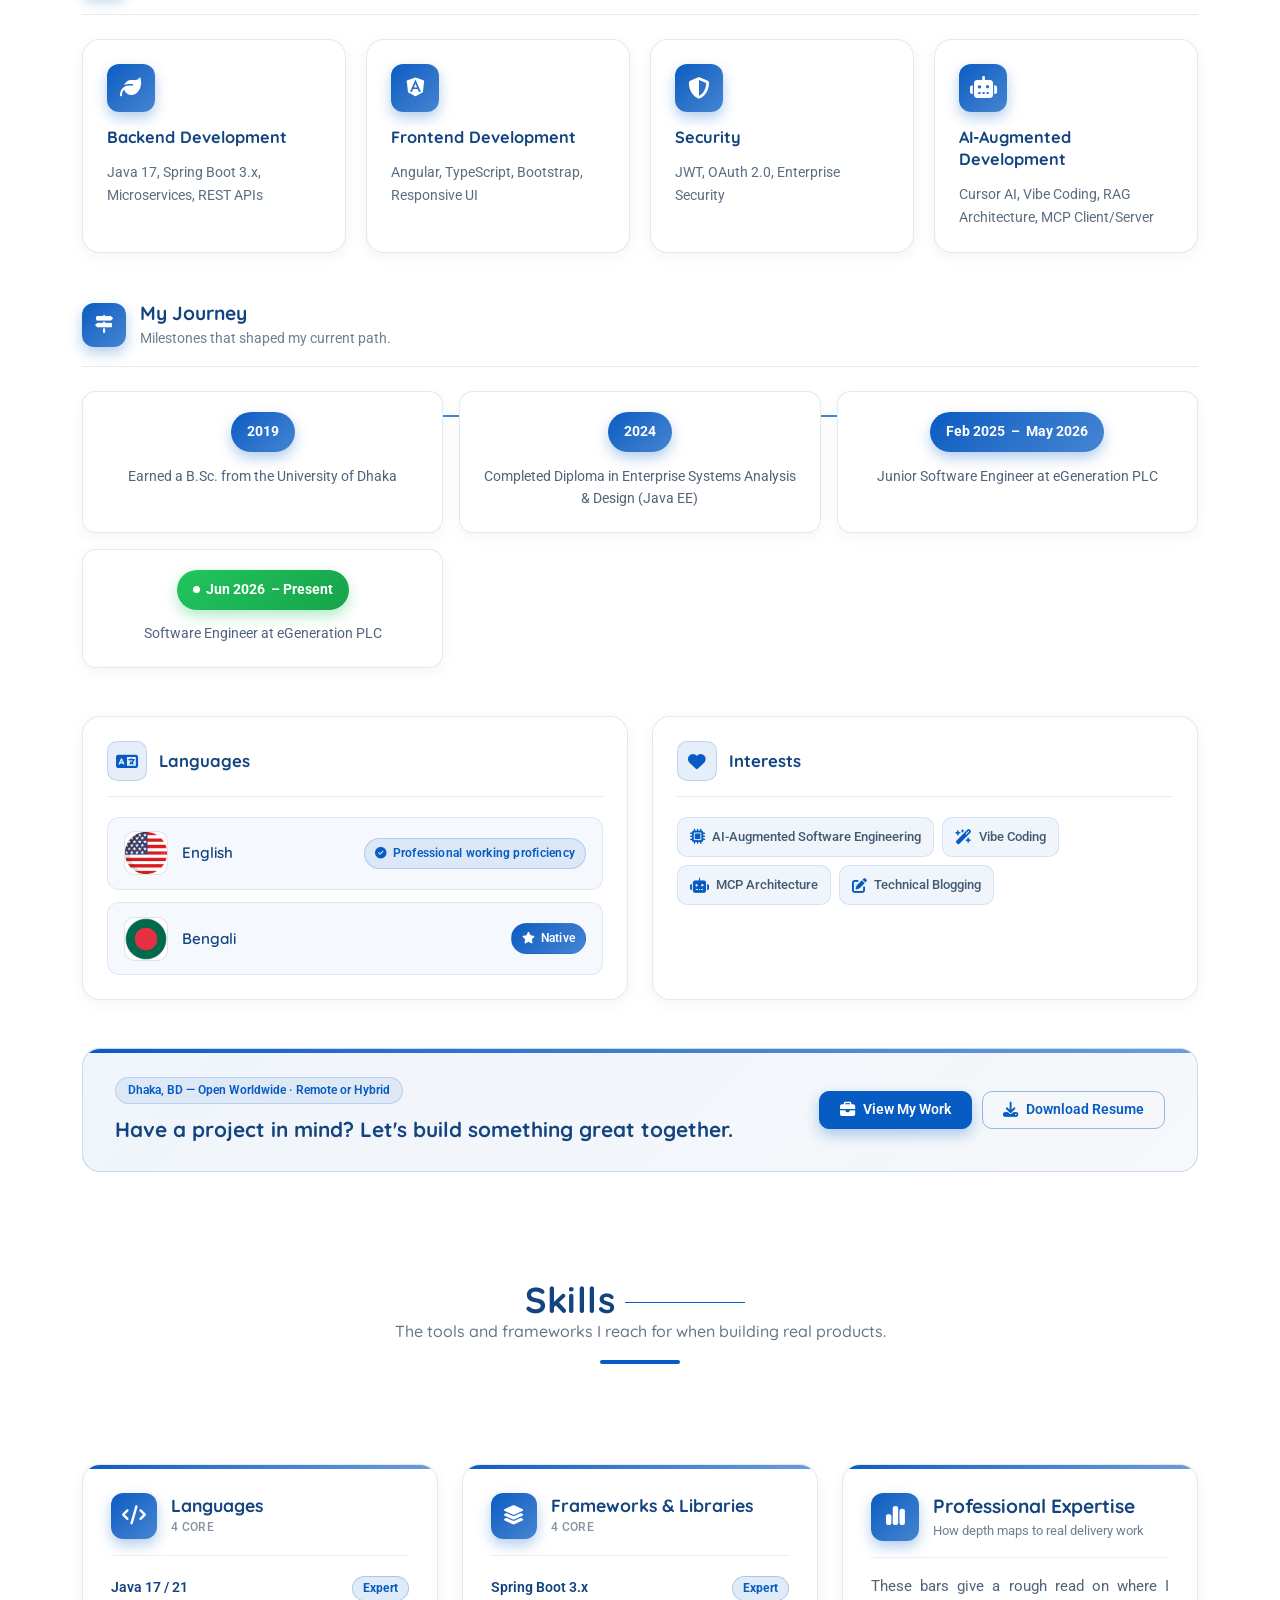
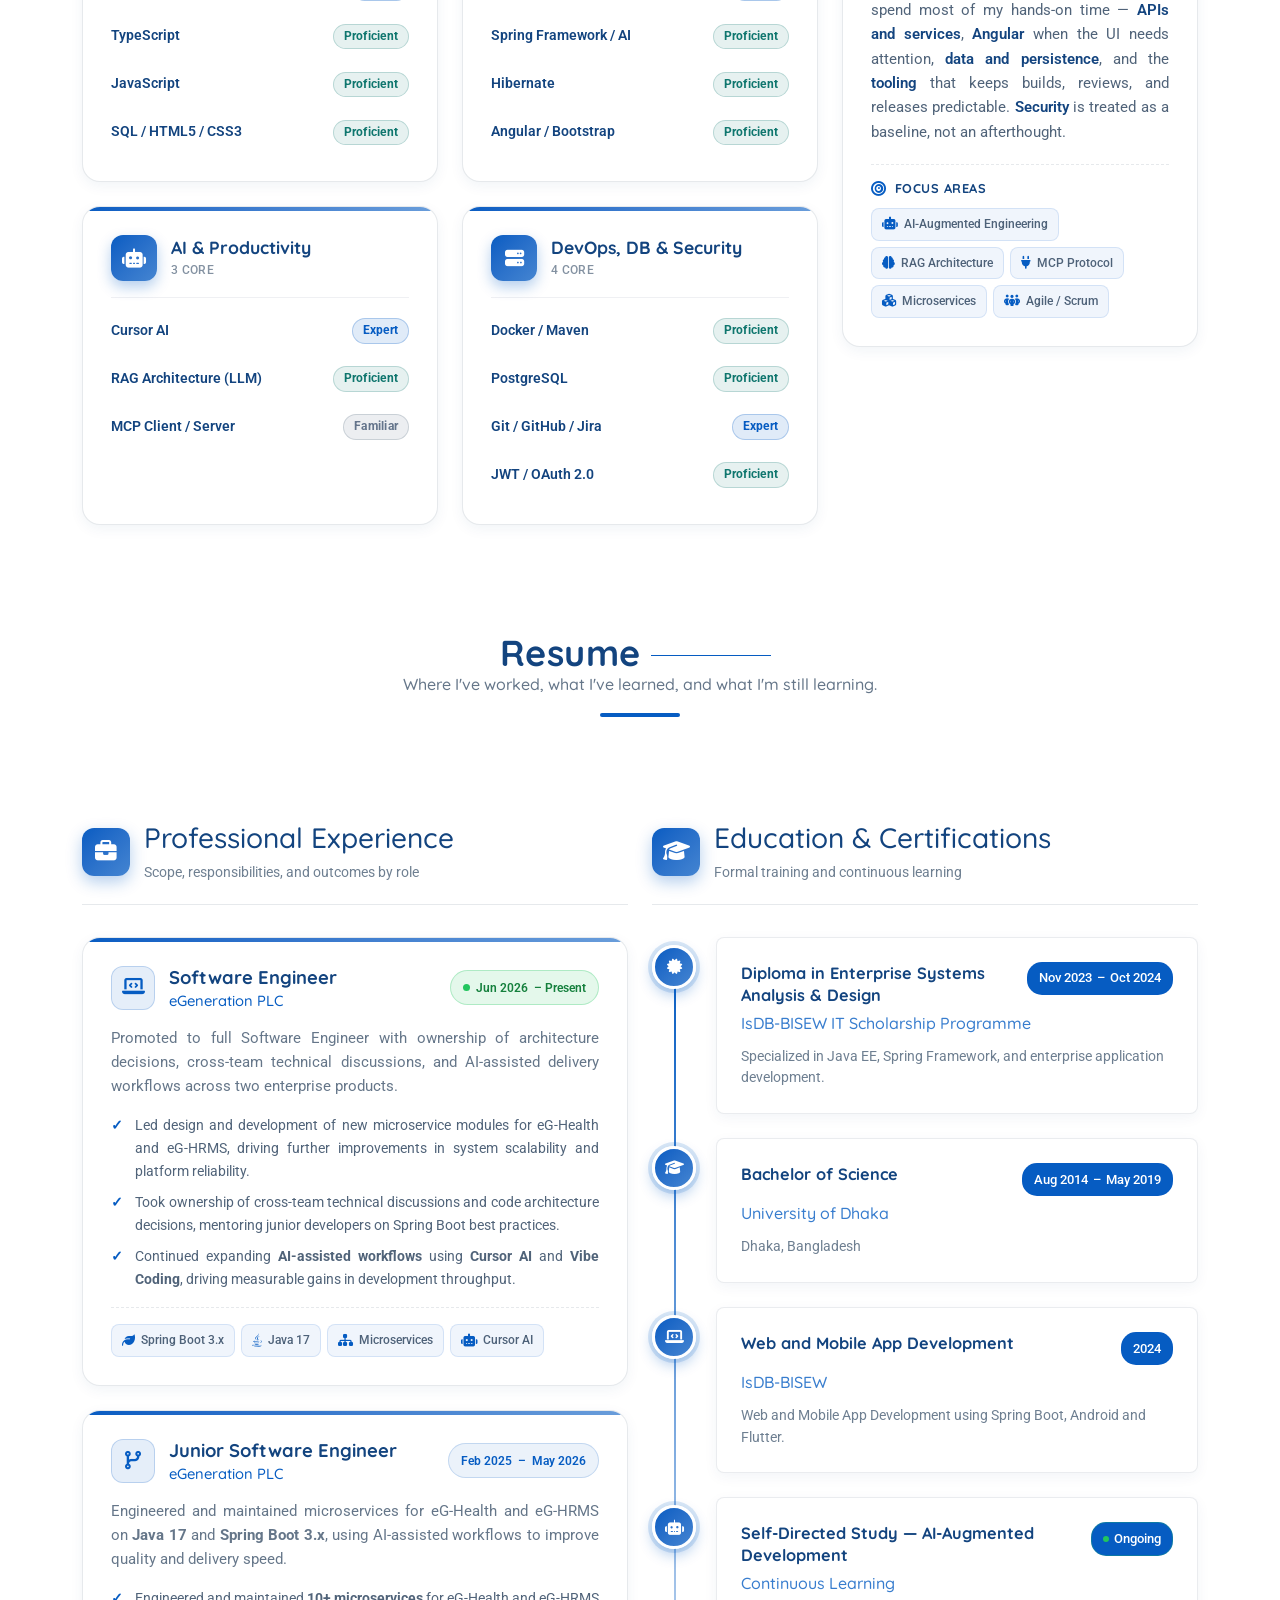
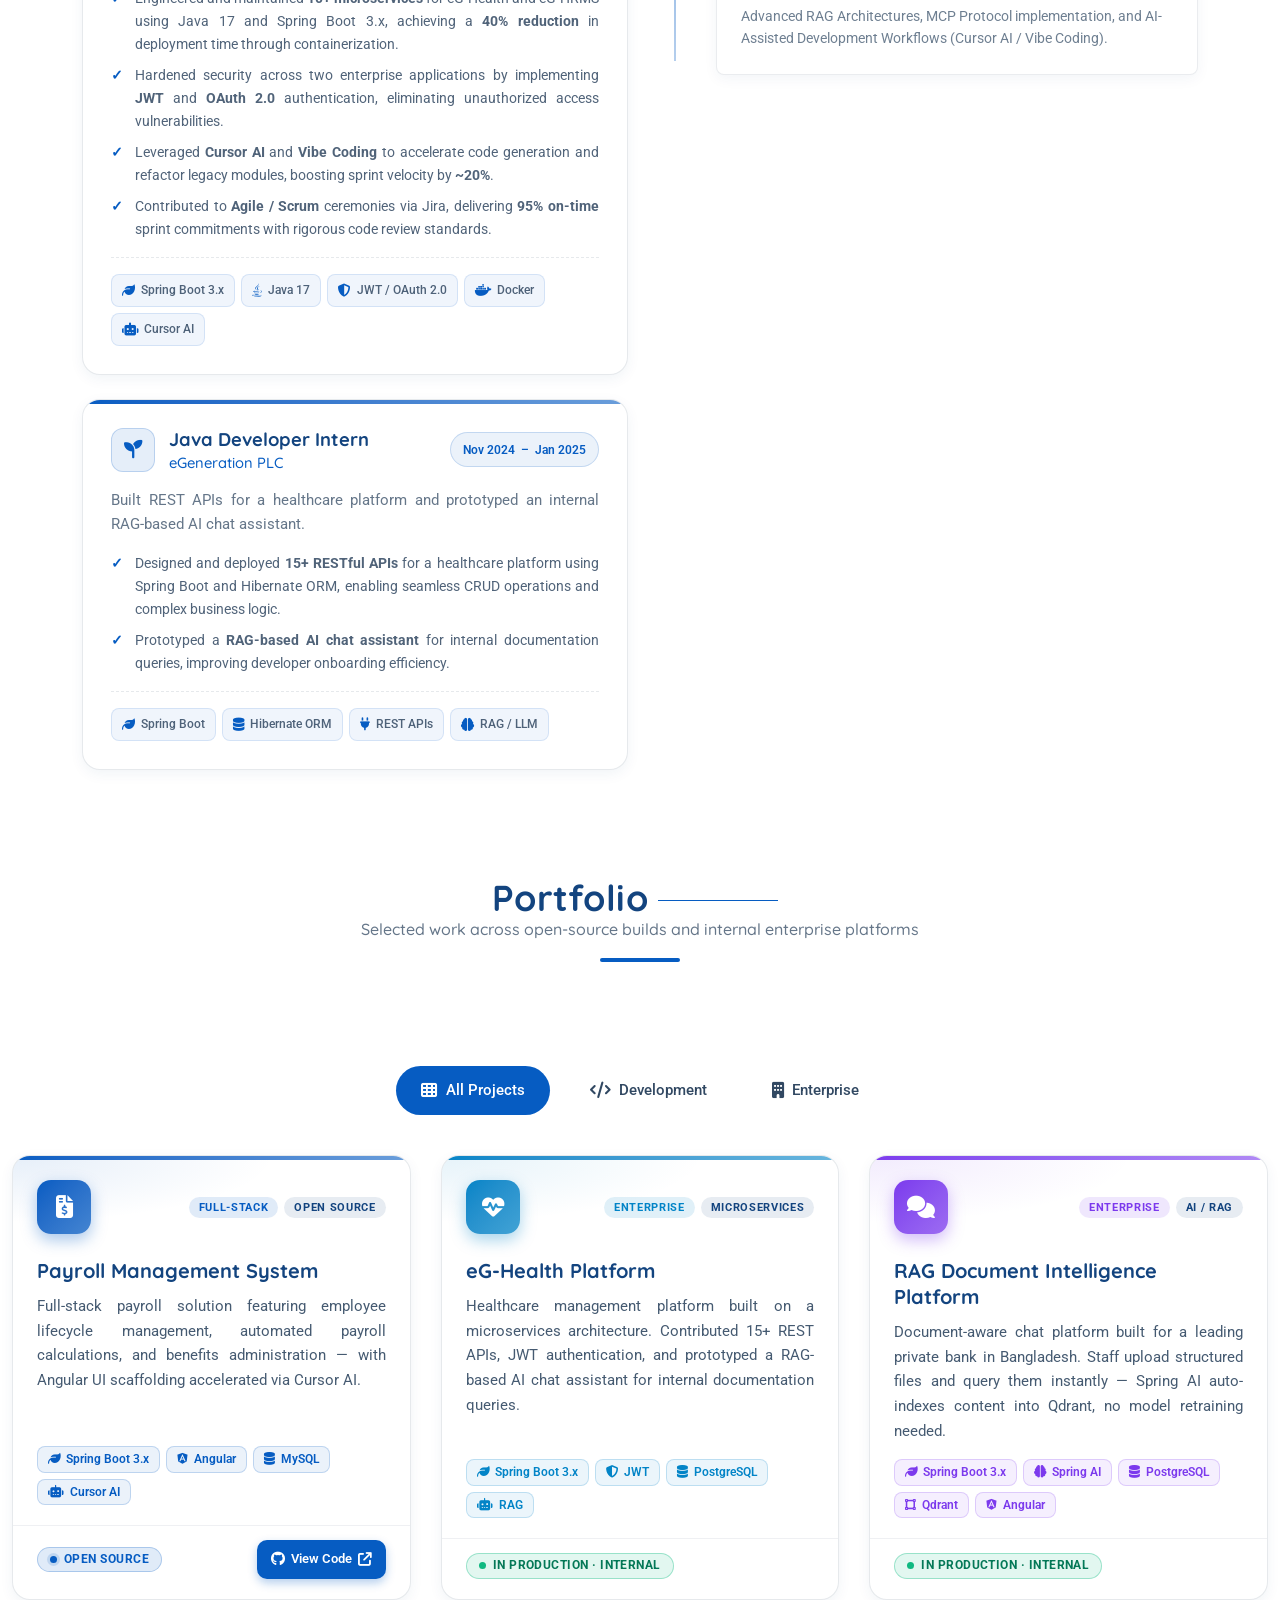
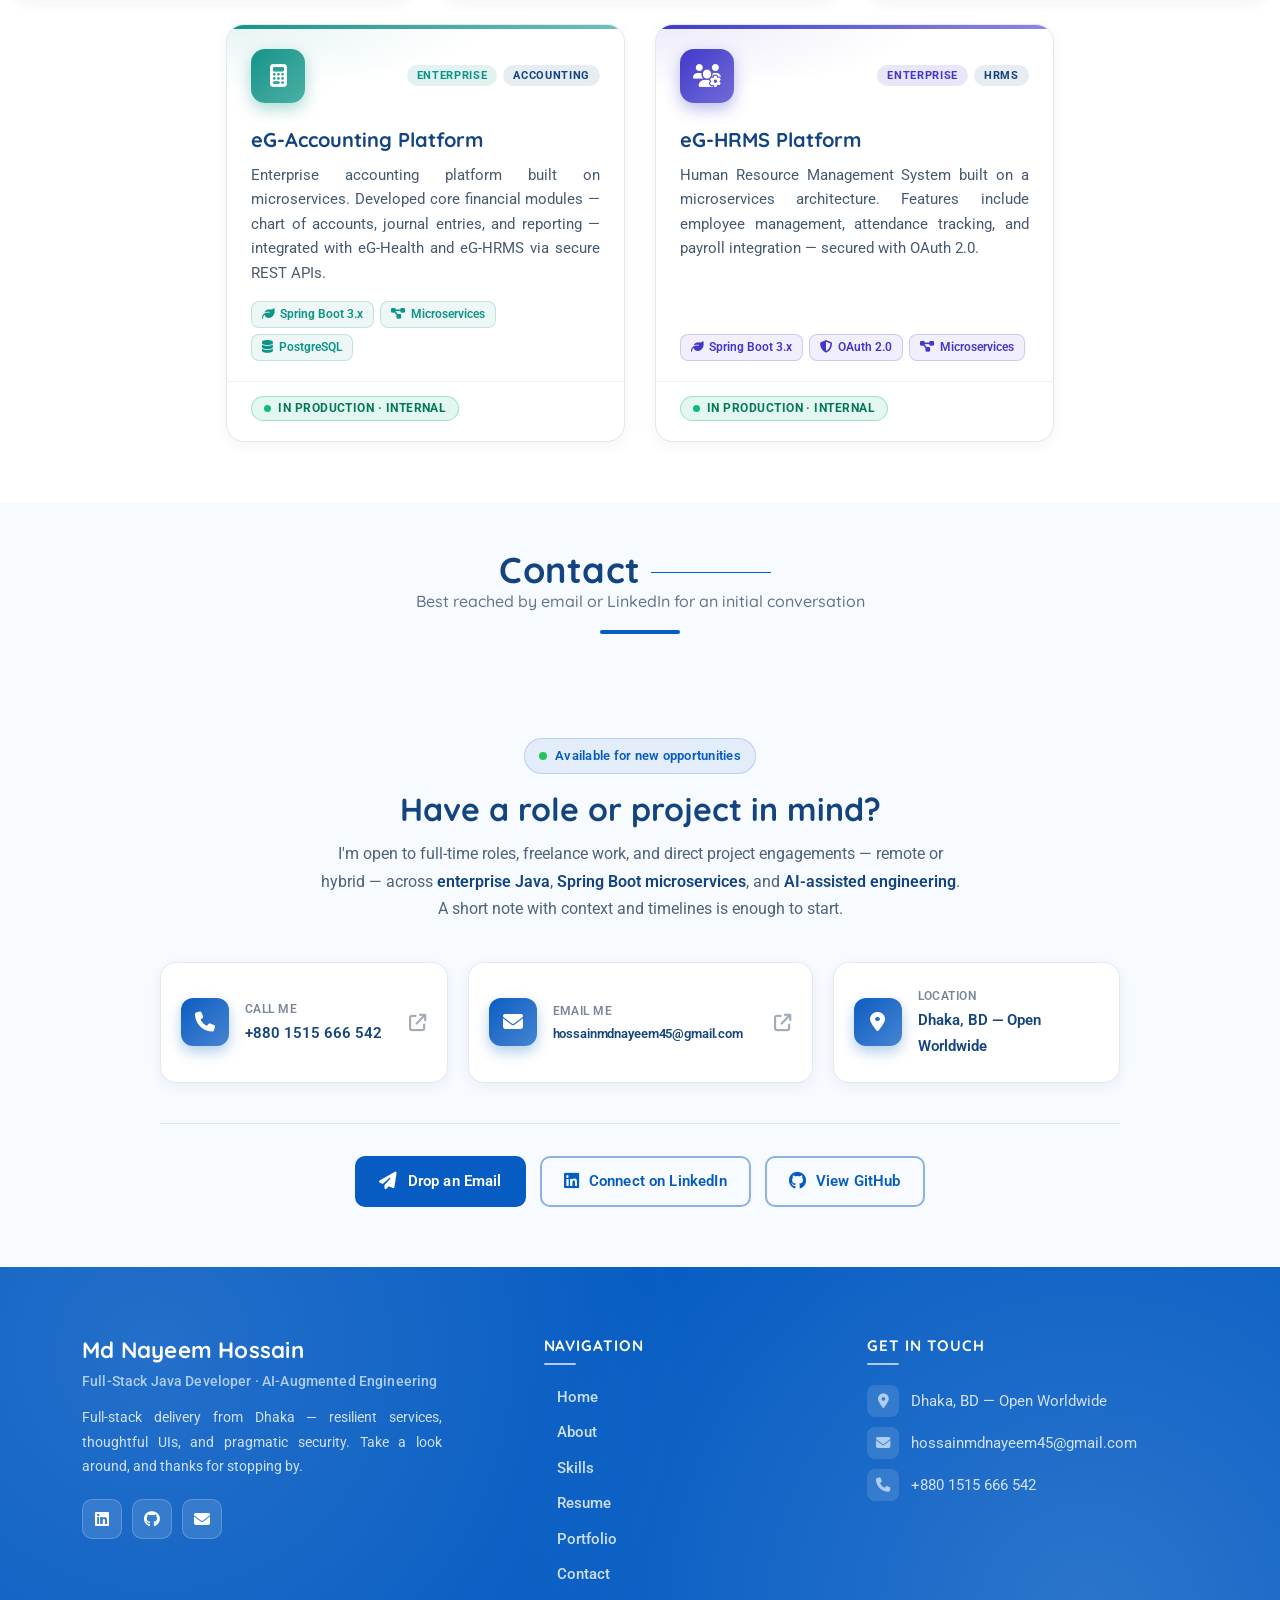
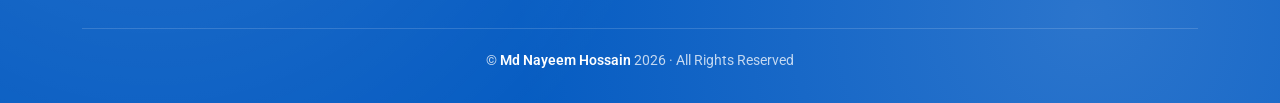
==== commit af671312: "SEO correction done" ====
--- a/index.html
+++ b/index.html
@@ -75,21 +75,23 @@
 
     <link rel="preload" as="image" href="assets/img/profile-1296.webp"
         imagesrcset="assets/img/profile-800.webp 800w, assets/img/profile-1296.webp 1296w, assets/img/profile-1600.webp 1600w"
-        imagesizes="(max-width: 991px) 90vw, 648px" fetchpriority="high">
+        imagesizes="(max-width: 575px) 95vw, (max-width: 991px) 90vw, 648px" fetchpriority="high">
 
     <link href="https://fonts.googleapis.com" rel="preconnect">
     <link href="https://fonts.gstatic.com" rel="preconnect" crossorigin>
     <link
-        href="https://fonts.googleapis.com/css2?family=Roboto:wght@300;400;500;700&family=Open+Sans:wght@400;500;600;700&family=Quicksand:wght@400;500;600;700&display=swap"
+        href="https://fonts.googleapis.com/css2?family=Roboto:wght@300;400;700&family=Open+Sans:wght@400;600&family=Quicksand:wght@500;700&display=swap"
         rel="stylesheet" media="print" onload="this.media='all'">
     <noscript>
         <link
-            href="https://fonts.googleapis.com/css2?family=Roboto:wght@300;400;500;700&family=Open+Sans:wght@400;500;600;700&family=Quicksand:wght@400;500;600;700&display=swap"
+            href="https://fonts.googleapis.com/css2?family=Roboto:wght@300;400;700&family=Open+Sans:wght@400;600&family=Quicksand:wght@500;700&display=swap"
             rel="stylesheet">
     </noscript>
 
     <link href="assets/vendor/bootstrap/css/bootstrap.min.css" rel="stylesheet" media="print" onload="this.media='all'">
-    <noscript><link href="assets/vendor/bootstrap/css/bootstrap.min.css" rel="stylesheet"></noscript>
+    <noscript>
+        <link href="assets/vendor/bootstrap/css/bootstrap.min.css" rel="stylesheet">
+    </noscript>
 
     <link rel="stylesheet" href="assets/vendor/aos/aos.css" media="print" onload="this.media='all'">
     <link rel="stylesheet" href="assets/css/all.min.css" media="print" onload="this.media='all'">
@@ -98,8 +100,229 @@
         <link rel="stylesheet" href="assets/css/all.min.css">
     </noscript>
 
-    <link href="assets/css/main.css" rel="stylesheet">
-    <link href="assets/css/styles.css" rel="stylesheet">
+    <style>
+        :root,
+        :root[data-theme=dark] {
+            --primary-color: #00aeff;
+            --primary-glow: #00d2ff;
+            --bg-dark: #111827;
+            --bg-card: rgba(31, 41, 55, .5);
+            --border-color: rgba(255, 255, 255, .1);
+            --text-color: #d1d5db;
+            --text-light: #f9fafb;
+            --text-muted-custom: #a0aec0;
+            --background-color: #111827;
+            --default-color: #d1d5db;
+            --heading-color: #f9fafb;
+            --accent-color: #00aeff;
+            --surface-color: #1f2937;
+            --contrast-color: #fff;
+            --nav-color: #d1d5db;
+            --nav-hover-color: #00aeff;
+            color-scheme: dark
+        }
+
+        :root[data-theme=light] {
+            --primary-color: #065cc2;
+            --primary-glow: #0088ff;
+            --bg-dark: #f7faff;
+            --bg-card: rgba(255, 255, 255, .9);
+            --border-color: rgba(0, 0, 0, .08);
+            --text-color: #314862;
+            --text-light: #0f172a;
+            --text-muted-custom: #64748b;
+            --background-color: #fff;
+            --default-color: #314862;
+            --heading-color: #13447f;
+            --accent-color: #065cc2;
+            --surface-color: #fff;
+            --contrast-color: #fff;
+            --nav-color: #314862;
+            --nav-hover-color: #065cc2;
+            color-scheme: light
+        }
+
+        :root {
+            --default-font: "Roboto", system-ui, -apple-system, "Segoe UI", Roboto, sans-serif;
+            --heading-font: "Quicksand", sans-serif;
+            --nav-font: "Open Sans", sans-serif
+        }
+
+        html {
+            scroll-behavior: smooth
+        }
+
+        body {
+            font-family: Roboto, sans-serif;
+            color: var(--text-color);
+            line-height: 1.7;
+            background-color: var(--bg-dark);
+            margin: 0
+        }
+
+        .skip-to-main {
+            position: absolute;
+            top: -100px;
+            left: 0;
+            background: var(--primary-color);
+            color: var(--text-light);
+            padding: 1em;
+            text-decoration: none;
+            z-index: 10000;
+            font-weight: 600;
+            border-radius: 0 0 4px 0
+        }
+
+        .skip-to-main:focus {
+            top: 0;
+            outline: 2px solid var(--primary-glow);
+            outline-offset: 2px
+        }
+
+        .header {
+            color: var(--default-color);
+            padding: 15px 0;
+            transition: all .5s;
+            z-index: 997
+        }
+
+        .mobile-nav-toggle {
+            color: var(--nav-color);
+            position: fixed;
+            top: 20px;
+            right: 20px;
+            font-size: 32px;
+            line-height: 0;
+            cursor: pointer;
+            display: block !important;
+            z-index: 998
+        }
+
+        .navmenu {
+            position: fixed;
+            top: 0;
+            bottom: 0;
+            right: -300px;
+            z-index: 997;
+            transition: .3s;
+            width: 300px;
+            overflow: hidden;
+            background: var(--surface-color, #fff);
+            display: flex;
+            flex-direction: column;
+            padding: 24px 0 16px;
+            box-shadow: 0 12px 40px rgba(19, 68, 127, .18);
+            border-left: 1px solid color-mix(in srgb, var(--default-color, #314862), transparent 90%)
+        }
+
+        .mobile-nav-active {
+            overflow: hidden
+        }
+
+        .mobile-nav-active .navmenu {
+            right: 0;
+            background-color: var(--nav-mobile-background-color, #11427d)
+        }
+
+        .theme-toggle {
+            position: fixed;
+            top: 20px;
+            right: 72px;
+            z-index: 1001;
+            width: 44px;
+            height: 44px;
+            border-radius: 50%;
+            border: 1px solid var(--border-color);
+            background: var(--bg-card);
+            color: var(--text-light);
+            cursor: pointer;
+            display: inline-flex;
+            align-items: center;
+            justify-content: center;
+            padding: 0;
+            box-shadow: 0 4px 16px rgba(0, 0, 0, .18)
+        }
+
+        .hero {
+            padding: 120px 0;
+            position: relative;
+            overflow: hidden;
+            min-height: auto;
+            display: flex;
+            align-items: flex-start
+        }
+
+        .hero .container {
+            position: relative;
+            z-index: 2
+        }
+
+        .hero .hero-title {
+            font-size: 3.5rem;
+            font-weight: 700;
+            margin-bottom: 1.5rem;
+            line-height: 1.2;
+            color: var(--heading-color, #13447f)
+        }
+
+        .hero .hero-rotator {
+            margin: 0 0 1rem;
+            min-height: 1.8em;
+            color: color-mix(in srgb, var(--default-color, #314862), transparent 15%);
+            font-size: 1.05rem;
+            font-weight: 500
+        }
+
+        .hero .hero-rotator .typed {
+            color: var(--accent-color, #065cc2);
+            font-weight: 600
+        }
+
+        .hero .image-container {
+            position: relative;
+            max-width: 520px;
+            width: 100%
+        }
+
+        .hero .hero-main-image {
+            aspect-ratio: 1/1;
+            width: 100%;
+            height: auto;
+            object-fit: cover;
+            border-radius: 18px;
+            position: relative;
+            z-index: 2
+        }
+
+        @media (max-width:991px) {
+            .hero .hero-content {
+                padding: 60px 30px;
+                text-align: center
+            }
+
+            .hero .hero-title {
+                font-size: 2.8rem
+            }
+        }
+
+        @media (max-width:576px) {
+            .hero .hero-content {
+                padding: 40px 20px
+            }
+
+            .hero .hero-title {
+                font-size: 2.2rem
+            }
+        }
+    </style>
+    <link href="assets/css/main.css" rel="stylesheet" media="print" onload="this.media='all'">
+    <noscript>
+        <link href="assets/css/main.css" rel="stylesheet">
+    </noscript>
+    <link href="assets/css/styles.css" rel="stylesheet" media="print" onload="this.media='all'">
+    <noscript>
+        <link href="assets/css/styles.css" rel="stylesheet">
+    </noscript>
 
     <script type="application/ld+json">
   {
@@ -452,7 +675,7 @@
                                     sizes="(max-width: 991px) 90vw, 648px">
                                 <img src="assets/img/profile-1296.png"
                                     alt="Md Nayeem Hossain - Full-Stack Java Developer"
-                                    class="img-fluid hero-main-image" width="800" height="600" fetchpriority="high"
+                                    class="img-fluid hero-main-image" width="800" height="800" fetchpriority="high"
                                     onerror="window._ie(this)">
                             </picture>
                             <div class="image-overlay" aria-hidden="true"></div>
@@ -582,7 +805,8 @@
                                 (Java EE)</span>
                         </li>
                         <li class="journey-node" data-aos="fade-up" data-aos-delay="500">
-                            <span class="journey-year"><time datetime="2025-02">Feb 2025</time> – <time datetime="2026-05">May 2026</time></span>
+                            <span class="journey-year"><time datetime="2025-02">Feb 2025</time> – <time
+                                    datetime="2026-05">May 2026</time></span>
                             <span class="journey-desc">Junior Software Engineer at eGeneration PLC</span>
                         </li>
                         <li class="journey-node journey-node-current" data-aos="fade-up" data-aos-delay="600">
@@ -986,7 +1210,8 @@
                                             <h4>Junior Software Engineer</h4>
                                             <h5>eGeneration PLC</h5>
                                         </div>
-                                        <span class="duration"><time datetime="2025-02">Feb 2025</time> – <time datetime="2026-05">May 2026</time></span>
+                                        <span class="duration"><time datetime="2025-02">Feb 2025</time> – <time
+                                                datetime="2026-05">May 2026</time></span>
                                     </div>
                                     <div class="card-body">
                                         <p>Engineered and maintained microservices for eG-Health and eG-HRMS on
@@ -1031,7 +1256,8 @@
                                             <h4>Java Developer Intern</h4>
                                             <h5>eGeneration PLC</h5>
                                         </div>
-                                        <span class="duration"><time datetime="2024-11">Nov 2024</time> – <time datetime="2025-01">Jan 2025</time></span>
+                                        <span class="duration"><time datetime="2024-11">Nov 2024</time> – <time
+                                                datetime="2025-01">Jan 2025</time></span>
                                     </div>
                                     <div class="card-body">
                                         <p>Built REST APIs for a healthcare platform and prototyped an internal
@@ -1077,7 +1303,8 @@
                                     <article class="education-content">
                                         <div class="degree-header">
                                             <h4>Diploma in Enterprise Systems Analysis &amp; Design</h4>
-                                            <span class="year"><time datetime="2023-11">Nov 2023</time> – <time datetime="2024-10">Oct 2024</time></span>
+                                            <span class="year"><time datetime="2023-11">Nov 2023</time> – <time
+                                                    datetime="2024-10">Oct 2024</time></span>
                                         </div>
                                         <h5 class="institution">IsDB-BISEW IT Scholarship Programme</h5>
                                         <p>Specialized in Java EE, Spring Framework, and enterprise application
@@ -1092,7 +1319,8 @@
                                     <article class="education-content">
                                         <div class="degree-header">
                                             <h4>Bachelor of Science</h4>
-                                            <span class="year"><time datetime="2014-08">Aug 2014</time> – <time datetime="2019-05">May 2019</time></span>
+                                            <span class="year"><time datetime="2014-08">Aug 2014</time> – <time
+                                                    datetime="2019-05">May 2019</time></span>
                                         </div>
                                         <h5 class="institution">University of Dhaka</h5>
                                         <p>Dhaka, Bangladesh</p>
@@ -1539,11 +1767,11 @@
     <script src="assets/vendor/bootstrap/js/bootstrap.bundle.min.js" defer></script>
     <script src="assets/vendor/aos/aos.js" defer></script>
     <script src="assets/vendor/purecounter/purecounter_vanilla.js" defer></script>
-    <script src="assets/vendor/typed.js/typed.umd.js" defer></script>
     <script src="assets/vendor/waypoints/noframework.waypoints.js" defer></script>
     <script src="assets/vendor/imagesloaded/imagesloaded.pkgd.min.js" defer></script>
     <script src="assets/vendor/isotope-layout/isotope.pkgd.min.js" defer></script>
     <script src="assets/js/main.js" defer></script>
+    <script src="assets/vendor/typed.js/typed.umd.js" defer></script>
     <script src="assets/js/additional.js" defer></script>
     <script src="assets/js/theme-toggle.js" defer></script>
 </body>
--- a/assets/css/main.css
+++ b/assets/css/main.css
@@ -1,4 +1,4 @@
-@charset "UTF-8";
+﻿@charset "UTF-8";
 
 :root {
     --default-font: "Roboto", system-ui, -apple-system, "Segoe UI", Roboto, "Helvetica Neue", Arial, "Noto Sans", "Liberation Sans", sans-serif, "Apple Color Emoji", "Segoe UI Emoji", "Segoe UI Symbol", "Noto Color Emoji";
@@ -1387,7 +1387,7 @@
 }
 
 .resume .experience-section .experience-cards .experience-card .card-body .achievements li::before {
-    content: "✓";
+    content: "\2713";
     position: absolute;
     left: 0;
     top: 0;
@@ -1648,93 +1648,6 @@
     }
 }
 
-.faq {
-    padding-top: 60px;
-    padding-bottom: 60px
-}
-
-.faq .faq-container .faq-item {
-    background-color: var(--surface-color);
-    position: relative;
-    padding: 20px;
-    margin-bottom: 15px;
-    border: 1px solid color-mix(in srgb, var(--default-color), transparent 85%);
-    border-radius: 5px;
-    overflow: hidden
-}
-
-.faq .faq-container .faq-item:last-child {
-    margin-bottom: 0
-}
-
-.faq .faq-container .faq-item h3 {
-    font-weight: 600;
-    font-size: 16px;
-    line-height: 24px;
-    margin: 0 30px 0 0;
-    transition: .3s;
-    cursor: pointer;
-    display: flex;
-    align-items: center
-}
-
-.faq .faq-container .faq-item h3 .num {
-    color: var(--accent-color);
-    padding-right: 5px
-}
-
-.faq .faq-container .faq-item h3:hover {
-    color: var(--accent-color)
-}
-
-.faq .faq-container .faq-item .faq-content {
-    display: grid;
-    grid-template-rows: 0fr;
-    transition: .3s ease-in-out;
-    visibility: hidden;
-    opacity: 0
-}
-
-.faq .faq-container .faq-item .faq-content p {
-    margin-bottom: 0;
-    overflow: hidden
-}
-
-.faq .faq-container .faq-item .faq-toggle {
-    position: absolute;
-    top: 20px;
-    right: 20px;
-    font-size: 16px;
-    line-height: 0;
-    transition: .3s;
-    cursor: pointer
-}
-
-.faq .faq-container .faq-item .faq-toggle:hover {
-    color: var(--accent-color)
-}
-
-.faq .faq-container .faq-active {
-    background-color: color-mix(in srgb, var(--accent-color), transparent 97%);
-    border-color: color-mix(in srgb, var(--accent-color), transparent 80%)
-}
-
-.faq .faq-container .faq-active h3 {
-    color: var(--accent-color)
-}
-
-.faq .faq-container .faq-active .faq-content {
-    grid-template-rows: 1fr;
-    visibility: visible;
-    opacity: 1;
-    padding-top: 10px
-}
-
-.faq .faq-container .faq-active .faq-toggle {
-    transform: rotate(90deg);
-    color: var(--accent-color)
-}
-
 .contact .info-box {
     background-color: var(--accent-color);
     color: var(--contrast-color);
@@ -2228,341 +2141,4 @@
         width: 100%;
         text-align: center
     }
-}
-
-.service-details .service-hero {
-    position: relative;
-    margin-bottom: 40px;
-    border-radius: 12px;
-    overflow: hidden
-}
-
-.service-details .service-hero img {
-    width: 100%;
-    height: 400px;
-    object-fit: cover
-}
-
-.service-details .service-hero .service-badge {
-    position: absolute;
-    top: 20px;
-    right: 20px;
-    background: var(--accent-color);
-    color: var(--contrast-color);
-    padding: 8px 20px;
-    border-radius: 25px;
-    font-size: 14px;
-    font-weight: 600
-}
-
-.service-details .service-content .service-header {
-    margin-bottom: 40px
-}
-
-.service-details .service-content .service-header h2 {
-    font-size: 32px;
-    font-weight: 700;
-    margin-bottom: 20px;
-    color: var(--heading-color)
-}
-
-.service-details .service-content .service-header .service-intro {
-    font-size: 18px;
-    line-height: 1.7;
-    color: color-mix(in srgb, var(--default-color), transparent 20%)
-}
-
-.service-details .service-content h4 {
-    font-size: 24px;
-    font-weight: 600;
-    margin-bottom: 30px;
-    color: var(--heading-color)
-}
-
-.service-details .service-features {
-    margin-bottom: 50px
-}
-
-.service-details .service-features .feature-item {
-    display: flex;
-    align-items: flex-start;
-    padding: 20px;
-    background: var(--surface-color);
-    border-radius: 8px;
-    border: 1px solid color-mix(in srgb, var(--default-color), transparent 90%);
-    transition: all .3s ease
-}
-
-.service-details .service-features .feature-item:hover {
-    box-shadow: 0 8px 25px color-mix(in srgb, var(--default-color), transparent 90%);
-    transform: translateY(-2px)
-}
-
-.service-details .service-features .feature-item .feature-icon {
-    background: color-mix(in srgb, var(--accent-color), transparent 90%);
-    width: 60px;
-    height: 60px;
-    border-radius: 50%;
-    display: flex;
-    align-items: center;
-    justify-content: center;
-    margin-right: 20px;
-    flex-shrink: 0
-}
-
-.service-details .service-features .feature-item .feature-icon i {
-    font-size: 24px;
-    color: var(--accent-color)
-}
-
-.service-details .service-features .feature-item .feature-content h5 {
-    font-size: 18px;
-    font-weight: 600;
-    margin-bottom: 8px;
-    color: var(--heading-color)
-}
-
-.service-details .service-features .feature-item .feature-content p {
-    font-size: 14px;
-    margin: 0;
-    color: color-mix(in srgb, var(--default-color), transparent 30%)
-}
-
-.service-details .service-process {
-    margin-bottom: 50px
-}
-
-.service-details .service-process .process-steps .process-step {
-    display: flex;
-    margin-bottom: 30px;
-    position: relative
-}
-
-.service-details .service-process .process-steps .process-step:not(:last-child)::after {
-    content: "";
-    position: absolute;
-    left: 25px;
-    top: 60px;
-    width: 2px;
-    height: 40px;
-    background: color-mix(in srgb, var(--accent-color), transparent 70%)
-}
-
-.service-details .service-process .process-steps .process-step .step-number {
-    background: var(--accent-color);
-    color: var(--contrast-color);
-    width: 50px;
-    height: 50px;
-    border-radius: 50%;
-    display: flex;
-    align-items: center;
-    justify-content: center;
-    font-weight: 700;
-    margin-right: 25px;
-    flex-shrink: 0;
-    font-size: 16px
-}
-
-.service-details .service-process .process-steps .process-step .step-content h5 {
-    font-size: 20px;
-    font-weight: 600;
-    margin-bottom: 10px;
-    color: var(--heading-color)
-}
-
-.service-details .service-process .process-steps .process-step .step-content p {
-    font-size: 15px;
-    line-height: 1.6;
-    margin: 0;
-    color: color-mix(in srgb, var(--default-color), transparent 20%)
-}
-
-.service-details .service-gallery {
-    margin-bottom: 30px
-}
-
-.service-details .service-gallery img {
-    transition: transform .3s ease
-}
-
-.service-details .service-gallery img:hover {
-    transform: scale(1.05)
-}
-
-.service-details .service-sidebar .service-menu {
-    background: var(--surface-color);
-    padding: 30px;
-    border-radius: 10px;
-    margin-bottom: 30px;
-    border: 1px solid color-mix(in srgb, var(--default-color), transparent 90%)
-}
-
-.service-details .service-sidebar .service-menu h4 {
-    font-size: 20px;
-    font-weight: 600;
-    margin-bottom: 25px;
-    color: var(--heading-color)
-}
-
-.service-details .service-sidebar .service-menu .menu-list .menu-item {
-    display: flex;
-    align-items: center;
-    padding: 15px 0;
-    border-bottom: 1px solid color-mix(in srgb, var(--default-color), transparent 90%);
-    color: var(--default-color);
-    text-decoration: none;
-    transition: all .3s ease
-}
-
-.service-details .service-sidebar .service-menu .menu-list .menu-item:last-child {
-    border-bottom: none
-}
-
-.service-details .service-sidebar .service-menu .menu-list .menu-item.active,
-.service-details .service-sidebar .service-menu .menu-list .menu-item:hover {
-    color: var(--accent-color);
-    padding-left: 10px
-}
-
-.service-details .service-sidebar .service-menu .menu-list .menu-item.active i,
-.service-details .service-sidebar .service-menu .menu-list .menu-item:hover i {
-    color: var(--accent-color)
-}
-
-.service-details .service-sidebar .service-menu .menu-list .menu-item i {
-    margin-right: 12px;
-    font-size: 16px;
-    color: color-mix(in srgb, var(--default-color), transparent 40%);
-    transition: color .3s ease
-}
-
-.service-details .service-sidebar .service-menu .menu-list .menu-item span {
-    font-weight: 500
-}
-
-.service-details .service-sidebar .service-info {
-    background: var(--surface-color);
-    padding: 30px;
-    border-radius: 10px;
-    margin-bottom: 30px;
-    border: 1px solid color-mix(in srgb, var(--default-color), transparent 90%)
-}
-
-.service-details .service-sidebar .service-info h4 {
-    font-size: 20px;
-    font-weight: 600;
-    margin-bottom: 25px;
-    color: var(--heading-color)
-}
-
-.service-details .service-sidebar .service-info .info-list .info-item {
-    display: flex;
-    justify-content: space-between;
-    align-items: center;
-    padding: 12px 0;
-    border-bottom: 1px solid color-mix(in srgb, var(--default-color), transparent 90%)
-}
-
-.service-details .service-sidebar .service-info .info-list .info-item:last-child {
-    border-bottom: none
-}
-
-.service-details .service-sidebar .service-info .info-list .info-item .info-label {
-    font-weight: 500;
-    color: var(--default-color)
-}
-
-.service-details .service-sidebar .service-info .info-list .info-item .info-value {
-    font-weight: 600;
-    color: var(--accent-color)
-}
-
-.service-details .service-sidebar .contact-card {
-    background: linear-gradient(135deg, var(--accent-color), color-mix(in srgb, var(--accent-color), #000 20%));
-    padding: 30px;
-    border-radius: 10px;
-    color: var(--contrast-color)
-}
-
-.service-details .service-sidebar .contact-card .contact-content h4 {
-    font-size: 20px;
-    font-weight: 600;
-    margin-bottom: 15px;
-    color: var(--contrast-color)
-}
-
-.service-details .service-sidebar .contact-card .contact-content p {
-    margin-bottom: 20px;
-    opacity: .9;
-    font-size: 14px;
-    line-height: 1.6
-}
-
-.service-details .service-sidebar .contact-card .contact-content .contact-info {
-    margin-bottom: 25px
-}
-
-.service-details .service-sidebar .contact-card .contact-content .contact-info .contact-item {
-    display: flex;
-    align-items: center;
-    margin-bottom: 10px
-}
-
-.service-details .service-sidebar .contact-card .contact-content .contact-info .contact-item i {
-    margin-right: 10px;
-    opacity: .8
-}
-
-.service-details .service-sidebar .contact-card .contact-content .contact-info .contact-item span {
-    font-size: 14px
-}
-
-.service-details .service-sidebar .contact-card .contact-content .btn {
-    background: var(--contrast-color);
-    color: var(--accent-color);
-    border: none;
-    padding: 12px 25px;
-    font-weight: 600;
-    border-radius: 6px;
-    transition: all .3s ease
-}
-
-.service-details .service-sidebar .contact-card .contact-content .btn:hover {
-    background: color-mix(in srgb, var(--contrast-color), transparent 10%);
-    transform: translateY(-2px)
-}
-
-@media (max-width:768px) {
-    .service-details .service-hero img {
-        height: 250px
-    }
-
-    .service-details .service-hero .service-badge {
-        top: 15px;
-        right: 15px;
-        padding: 6px 15px;
-        font-size: 12px
-    }
-
-    .service-details .service-content .service-header h2 {
-        font-size: 24px
-    }
-
-    .service-details .feature-item {
-        padding: 15px !important
-    }
-
-    .service-details .feature-item .feature-icon {
-        width: 50px !important;
-        height: 50px !important;
-        margin-right: 15px !important
-    }
-
-    .service-details .feature-item .feature-icon i {
-        font-size: 20px !important
-    }
-
-    .service-details .service-sidebar {
-        margin-top: 30px
-    }
 }
--- a/assets/css/main.css
+++ b/assets/css/main.css
@@ -1,4 +1,4 @@
-@charset "UTF-8";
+﻿@charset "UTF-8";
 
 :root {
     --default-font: "Roboto", system-ui, -apple-system, "Segoe UI", Roboto, "Helvetica Neue", Arial, "Noto Sans", "Liberation Sans", sans-serif, "Apple Color Emoji", "Segoe UI Emoji", "Segoe UI Symbol", "Noto Color Emoji";
@@ -1387,7 +1387,7 @@
 }
 
 .resume .experience-section .experience-cards .experience-card .card-body .achievements li::before {
-    content: "✓";
+    content: "\2713";
     position: absolute;
     left: 0;
     top: 0;
@@ -1648,93 +1648,6 @@
     }
 }
 
-.faq {
-    padding-top: 60px;
-    padding-bottom: 60px
-}
-
-.faq .faq-container .faq-item {
-    background-color: var(--surface-color);
-    position: relative;
-    padding: 20px;
-    margin-bottom: 15px;
-    border: 1px solid color-mix(in srgb, var(--default-color), transparent 85%);
-    border-radius: 5px;
-    overflow: hidden
-}
-
-.faq .faq-container .faq-item:last-child {
-    margin-bottom: 0
-}
-
-.faq .faq-container .faq-item h3 {
-    font-weight: 600;
-    font-size: 16px;
-    line-height: 24px;
-    margin: 0 30px 0 0;
-    transition: .3s;
-    cursor: pointer;
-    display: flex;
-    align-items: center
-}
-
-.faq .faq-container .faq-item h3 .num {
-    color: var(--accent-color);
-    padding-right: 5px
-}
-
-.faq .faq-container .faq-item h3:hover {
-    color: var(--accent-color)
-}
-
-.faq .faq-container .faq-item .faq-content {
-    display: grid;
-    grid-template-rows: 0fr;
-    transition: .3s ease-in-out;
-    visibility: hidden;
-    opacity: 0
-}
-
-.faq .faq-container .faq-item .faq-content p {
-    margin-bottom: 0;
-    overflow: hidden
-}
-
-.faq .faq-container .faq-item .faq-toggle {
-    position: absolute;
-    top: 20px;
-    right: 20px;
-    font-size: 16px;
-    line-height: 0;
-    transition: .3s;
-    cursor: pointer
-}
-
-.faq .faq-container .faq-item .faq-toggle:hover {
-    color: var(--accent-color)
-}
-
-.faq .faq-container .faq-active {
-    background-color: color-mix(in srgb, var(--accent-color), transparent 97%);
-    border-color: color-mix(in srgb, var(--accent-color), transparent 80%)
-}
-
-.faq .faq-container .faq-active h3 {
-    color: var(--accent-color)
-}
-
-.faq .faq-container .faq-active .faq-content {
-    grid-template-rows: 1fr;
-    visibility: visible;
-    opacity: 1;
-    padding-top: 10px
-}
-
-.faq .faq-container .faq-active .faq-toggle {
-    transform: rotate(90deg);
-    color: var(--accent-color)
-}
-
 .contact .info-box {
     background-color: var(--accent-color);
     color: var(--contrast-color);
@@ -2228,341 +2141,4 @@
         width: 100%;
         text-align: center
     }
-}
-
-.service-details .service-hero {
-    position: relative;
-    margin-bottom: 40px;
-    border-radius: 12px;
-    overflow: hidden
-}
-
-.service-details .service-hero img {
-    width: 100%;
-    height: 400px;
-    object-fit: cover
-}
-
-.service-details .service-hero .service-badge {
-    position: absolute;
-    top: 20px;
-    right: 20px;
-    background: var(--accent-color);
-    color: var(--contrast-color);
-    padding: 8px 20px;
-    border-radius: 25px;
-    font-size: 14px;
-    font-weight: 600
-}
-
-.service-details .service-content .service-header {
-    margin-bottom: 40px
-}
-
-.service-details .service-content .service-header h2 {
-    font-size: 32px;
-    font-weight: 700;
-    margin-bottom: 20px;
-    color: var(--heading-color)
-}
-
-.service-details .service-content .service-header .service-intro {
-    font-size: 18px;
-    line-height: 1.7;
-    color: color-mix(in srgb, var(--default-color), transparent 20%)
-}
-
-.service-details .service-content h4 {
-    font-size: 24px;
-    font-weight: 600;
-    margin-bottom: 30px;
-    color: var(--heading-color)
-}
-
-.service-details .service-features {
-    margin-bottom: 50px
-}
-
-.service-details .service-features .feature-item {
-    display: flex;
-    align-items: flex-start;
-    padding: 20px;
-    background: var(--surface-color);
-    border-radius: 8px;
-    border: 1px solid color-mix(in srgb, var(--default-color), transparent 90%);
-    transition: all .3s ease
-}
-
-.service-details .service-features .feature-item:hover {
-    box-shadow: 0 8px 25px color-mix(in srgb, var(--default-color), transparent 90%);
-    transform: translateY(-2px)
-}
-
-.service-details .service-features .feature-item .feature-icon {
-    background: color-mix(in srgb, var(--accent-color), transparent 90%);
-    width: 60px;
-    height: 60px;
-    border-radius: 50%;
-    display: flex;
-    align-items: center;
-    justify-content: center;
-    margin-right: 20px;
-    flex-shrink: 0
-}
-
-.service-details .service-features .feature-item .feature-icon i {
-    font-size: 24px;
-    color: var(--accent-color)
-}
-
-.service-details .service-features .feature-item .feature-content h5 {
-    font-size: 18px;
-    font-weight: 600;
-    margin-bottom: 8px;
-    color: var(--heading-color)
-}
-
-.service-details .service-features .feature-item .feature-content p {
-    font-size: 14px;
-    margin: 0;
-    color: color-mix(in srgb, var(--default-color), transparent 30%)
-}
-
-.service-details .service-process {
-    margin-bottom: 50px
-}
-
-.service-details .service-process .process-steps .process-step {
-    display: flex;
-    margin-bottom: 30px;
-    position: relative
-}
-
-.service-details .service-process .process-steps .process-step:not(:last-child)::after {
-    content: "";
-    position: absolute;
-    left: 25px;
-    top: 60px;
-    width: 2px;
-    height: 40px;
-    background: color-mix(in srgb, var(--accent-color), transparent 70%)
-}
-
-.service-details .service-process .process-steps .process-step .step-number {
-    background: var(--accent-color);
-    color: var(--contrast-color);
-    width: 50px;
-    height: 50px;
-    border-radius: 50%;
-    display: flex;
-    align-items: center;
-    justify-content: center;
-    font-weight: 700;
-    margin-right: 25px;
-    flex-shrink: 0;
-    font-size: 16px
-}
-
-.service-details .service-process .process-steps .process-step .step-content h5 {
-    font-size: 20px;
-    font-weight: 600;
-    margin-bottom: 10px;
-    color: var(--heading-color)
-}
-
-.service-details .service-process .process-steps .process-step .step-content p {
-    font-size: 15px;
-    line-height: 1.6;
-    margin: 0;
-    color: color-mix(in srgb, var(--default-color), transparent 20%)
-}
-
-.service-details .service-gallery {
-    margin-bottom: 30px
-}
-
-.service-details .service-gallery img {
-    transition: transform .3s ease
-}
-
-.service-details .service-gallery img:hover {
-    transform: scale(1.05)
-}
-
-.service-details .service-sidebar .service-menu {
-    background: var(--surface-color);
-    padding: 30px;
-    border-radius: 10px;
-    margin-bottom: 30px;
-    border: 1px solid color-mix(in srgb, var(--default-color), transparent 90%)
-}
-
-.service-details .service-sidebar .service-menu h4 {
-    font-size: 20px;
-    font-weight: 600;
-    margin-bottom: 25px;
-    color: var(--heading-color)
-}
-
-.service-details .service-sidebar .service-menu .menu-list .menu-item {
-    display: flex;
-    align-items: center;
-    padding: 15px 0;
-    border-bottom: 1px solid color-mix(in srgb, var(--default-color), transparent 90%);
-    color: var(--default-color);
-    text-decoration: none;
-    transition: all .3s ease
-}
-
-.service-details .service-sidebar .service-menu .menu-list .menu-item:last-child {
-    border-bottom: none
-}
-
-.service-details .service-sidebar .service-menu .menu-list .menu-item.active,
-.service-details .service-sidebar .service-menu .menu-list .menu-item:hover {
-    color: var(--accent-color);
-    padding-left: 10px
-}
-
-.service-details .service-sidebar .service-menu .menu-list .menu-item.active i,
-.service-details .service-sidebar .service-menu .menu-list .menu-item:hover i {
-    color: var(--accent-color)
-}
-
-.service-details .service-sidebar .service-menu .menu-list .menu-item i {
-    margin-right: 12px;
-    font-size: 16px;
-    color: color-mix(in srgb, var(--default-color), transparent 40%);
-    transition: color .3s ease
-}
-
-.service-details .service-sidebar .service-menu .menu-list .menu-item span {
-    font-weight: 500
-}
-
-.service-details .service-sidebar .service-info {
-    background: var(--surface-color);
-    padding: 30px;
-    border-radius: 10px;
-    margin-bottom: 30px;
-    border: 1px solid color-mix(in srgb, var(--default-color), transparent 90%)
-}
-
-.service-details .service-sidebar .service-info h4 {
-    font-size: 20px;
-    font-weight: 600;
-    margin-bottom: 25px;
-    color: var(--heading-color)
-}
-
-.service-details .service-sidebar .service-info .info-list .info-item {
-    display: flex;
-    justify-content: space-between;
-    align-items: center;
-    padding: 12px 0;
-    border-bottom: 1px solid color-mix(in srgb, var(--default-color), transparent 90%)
-}
-
-.service-details .service-sidebar .service-info .info-list .info-item:last-child {
-    border-bottom: none
-}
-
-.service-details .service-sidebar .service-info .info-list .info-item .info-label {
-    font-weight: 500;
-    color: var(--default-color)
-}
-
-.service-details .service-sidebar .service-info .info-list .info-item .info-value {
-    font-weight: 600;
-    color: var(--accent-color)
-}
-
-.service-details .service-sidebar .contact-card {
-    background: linear-gradient(135deg, var(--accent-color), color-mix(in srgb, var(--accent-color), #000 20%));
-    padding: 30px;
-    border-radius: 10px;
-    color: var(--contrast-color)
-}
-
-.service-details .service-sidebar .contact-card .contact-content h4 {
-    font-size: 20px;
-    font-weight: 600;
-    margin-bottom: 15px;
-    color: var(--contrast-color)
-}
-
-.service-details .service-sidebar .contact-card .contact-content p {
-    margin-bottom: 20px;
-    opacity: .9;
-    font-size: 14px;
-    line-height: 1.6
-}
-
-.service-details .service-sidebar .contact-card .contact-content .contact-info {
-    margin-bottom: 25px
-}
-
-.service-details .service-sidebar .contact-card .contact-content .contact-info .contact-item {
-    display: flex;
-    align-items: center;
-    margin-bottom: 10px
-}
-
-.service-details .service-sidebar .contact-card .contact-content .contact-info .contact-item i {
-    margin-right: 10px;
-    opacity: .8
-}
-
-.service-details .service-sidebar .contact-card .contact-content .contact-info .contact-item span {
-    font-size: 14px
-}
-
-.service-details .service-sidebar .contact-card .contact-content .btn {
-    background: var(--contrast-color);
-    color: var(--accent-color);
-    border: none;
-    padding: 12px 25px;
-    font-weight: 600;
-    border-radius: 6px;
-    transition: all .3s ease
-}
-
-.service-details .service-sidebar .contact-card .contact-content .btn:hover {
-    background: color-mix(in srgb, var(--contrast-color), transparent 10%);
-    transform: translateY(-2px)
-}
-
-@media (max-width:768px) {
-    .service-details .service-hero img {
-        height: 250px
-    }
-
-    .service-details .service-hero .service-badge {
-        top: 15px;
-        right: 15px;
-        padding: 6px 15px;
-        font-size: 12px
-    }
-
-    .service-details .service-content .service-header h2 {
-        font-size: 24px
-    }
-
-    .service-details .feature-item {
-        padding: 15px !important
-    }
-
-    .service-details .feature-item .feature-icon {
-        width: 50px !important;
-        height: 50px !important;
-        margin-right: 15px !important
-    }
-
-    .service-details .feature-item .feature-icon i {
-        font-size: 20px !important
-    }
-
-    .service-details .service-sidebar {
-        margin-top: 30px
-    }
 }
--- a/assets/css/styles.css
+++ b/assets/css/styles.css
@@ -3260,6 +3260,10 @@
 }
 
 .hero .hero-main-image {
+    aspect-ratio: 1 / 1;
+    width: 100%;
+    height: auto;
+    object-fit: cover;
     border-radius: 18px;
     border: 1px solid color-mix(in srgb, var(--default-color, #314862), transparent 88%);
     box-shadow: 0 20px 50px rgba(19, 68, 127, .14);
--- a/assets/css/styles.css
+++ b/assets/css/styles.css
@@ -3260,6 +3260,10 @@
 }
 
 .hero .hero-main-image {
+    aspect-ratio: 1 / 1;
+    width: 100%;
+    height: auto;
+    object-fit: cover;
     border-radius: 18px;
     border: 1px solid color-mix(in srgb, var(--default-color, #314862), transparent 88%);
     box-shadow: 0 20px 50px rgba(19, 68, 127, .14);
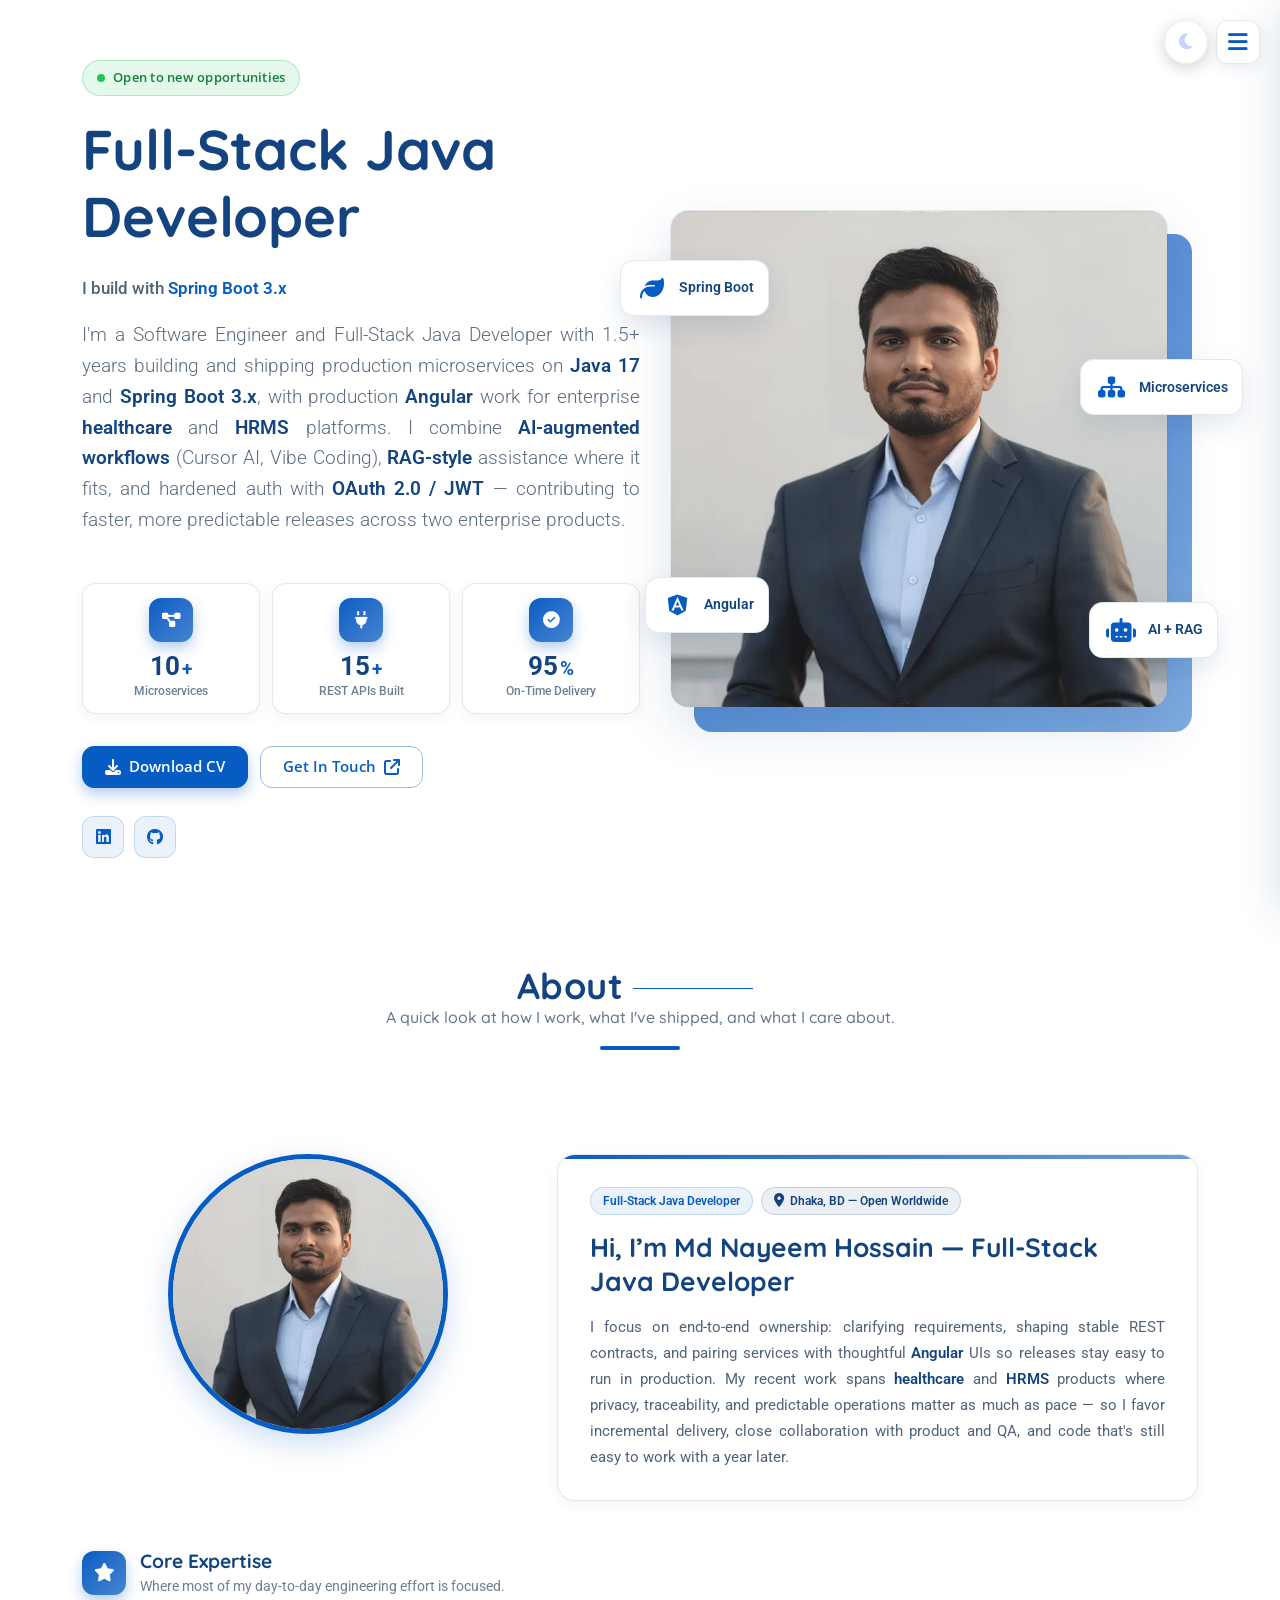
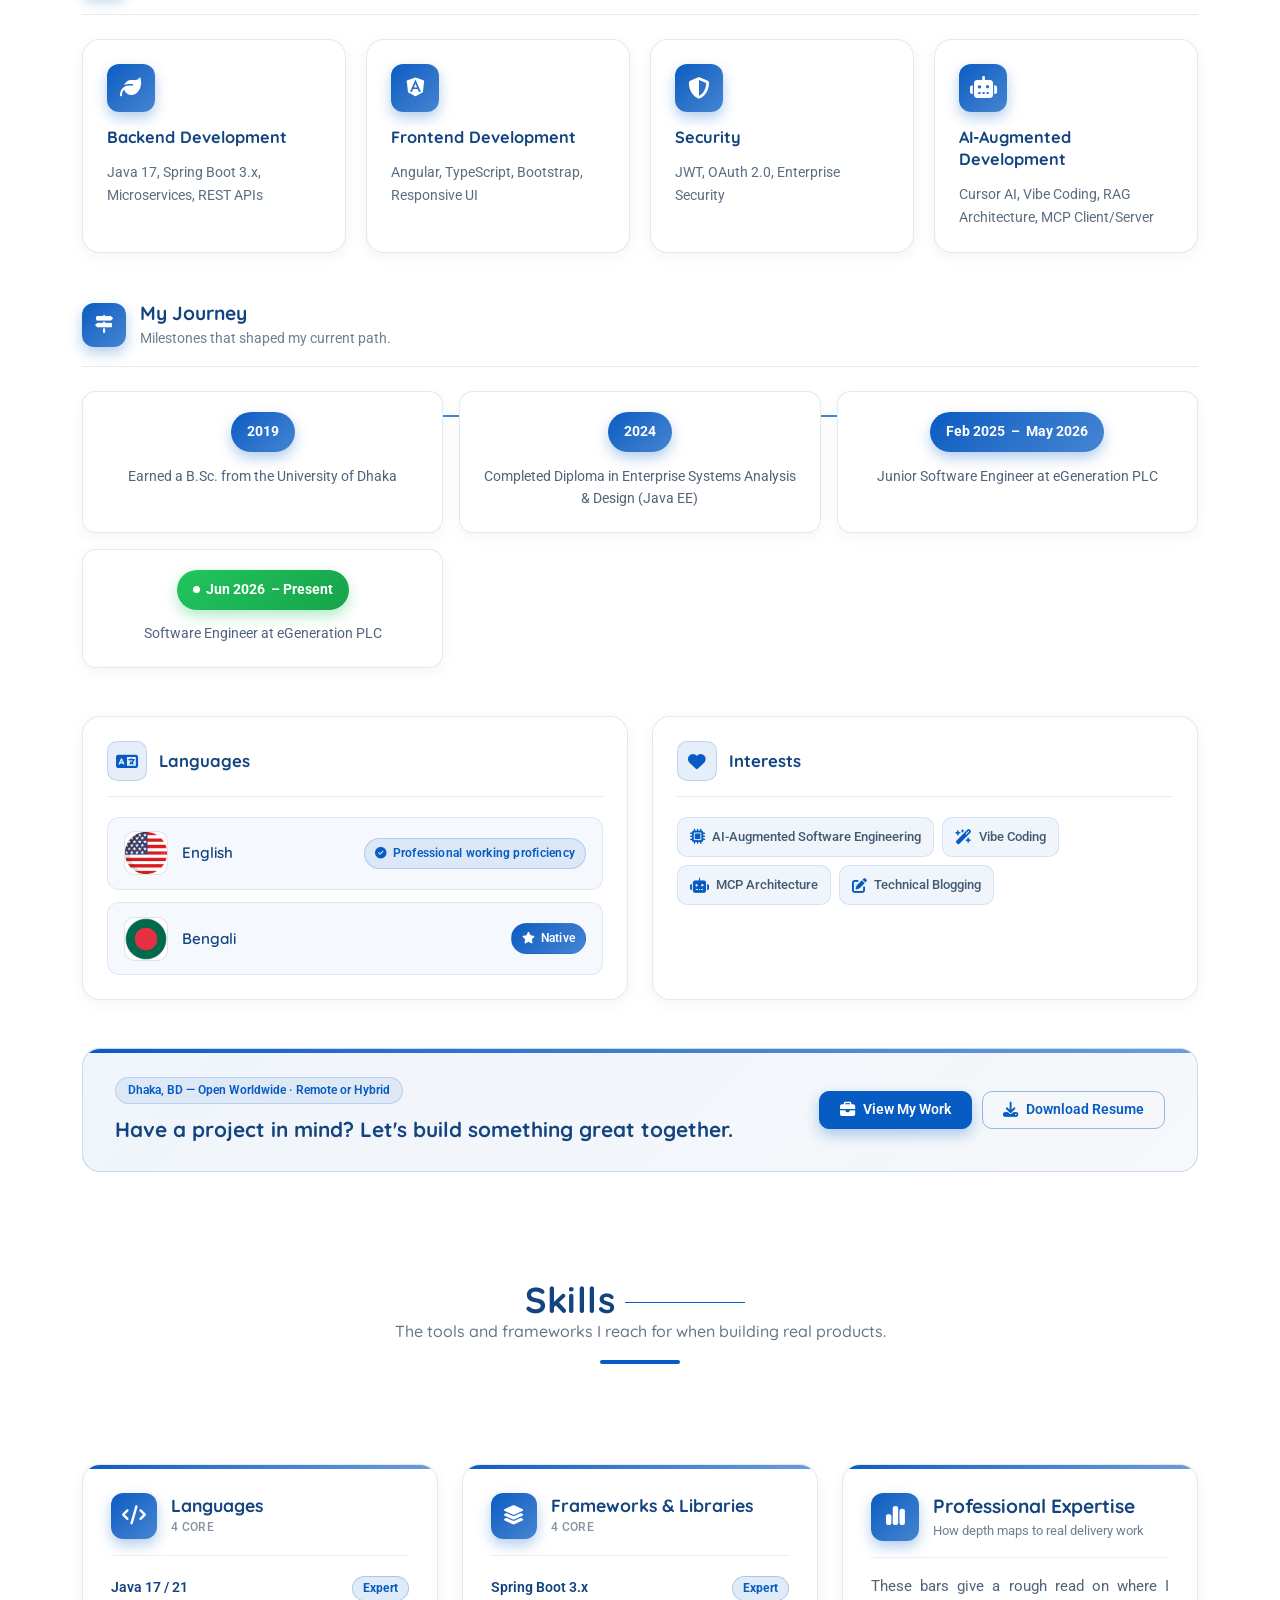
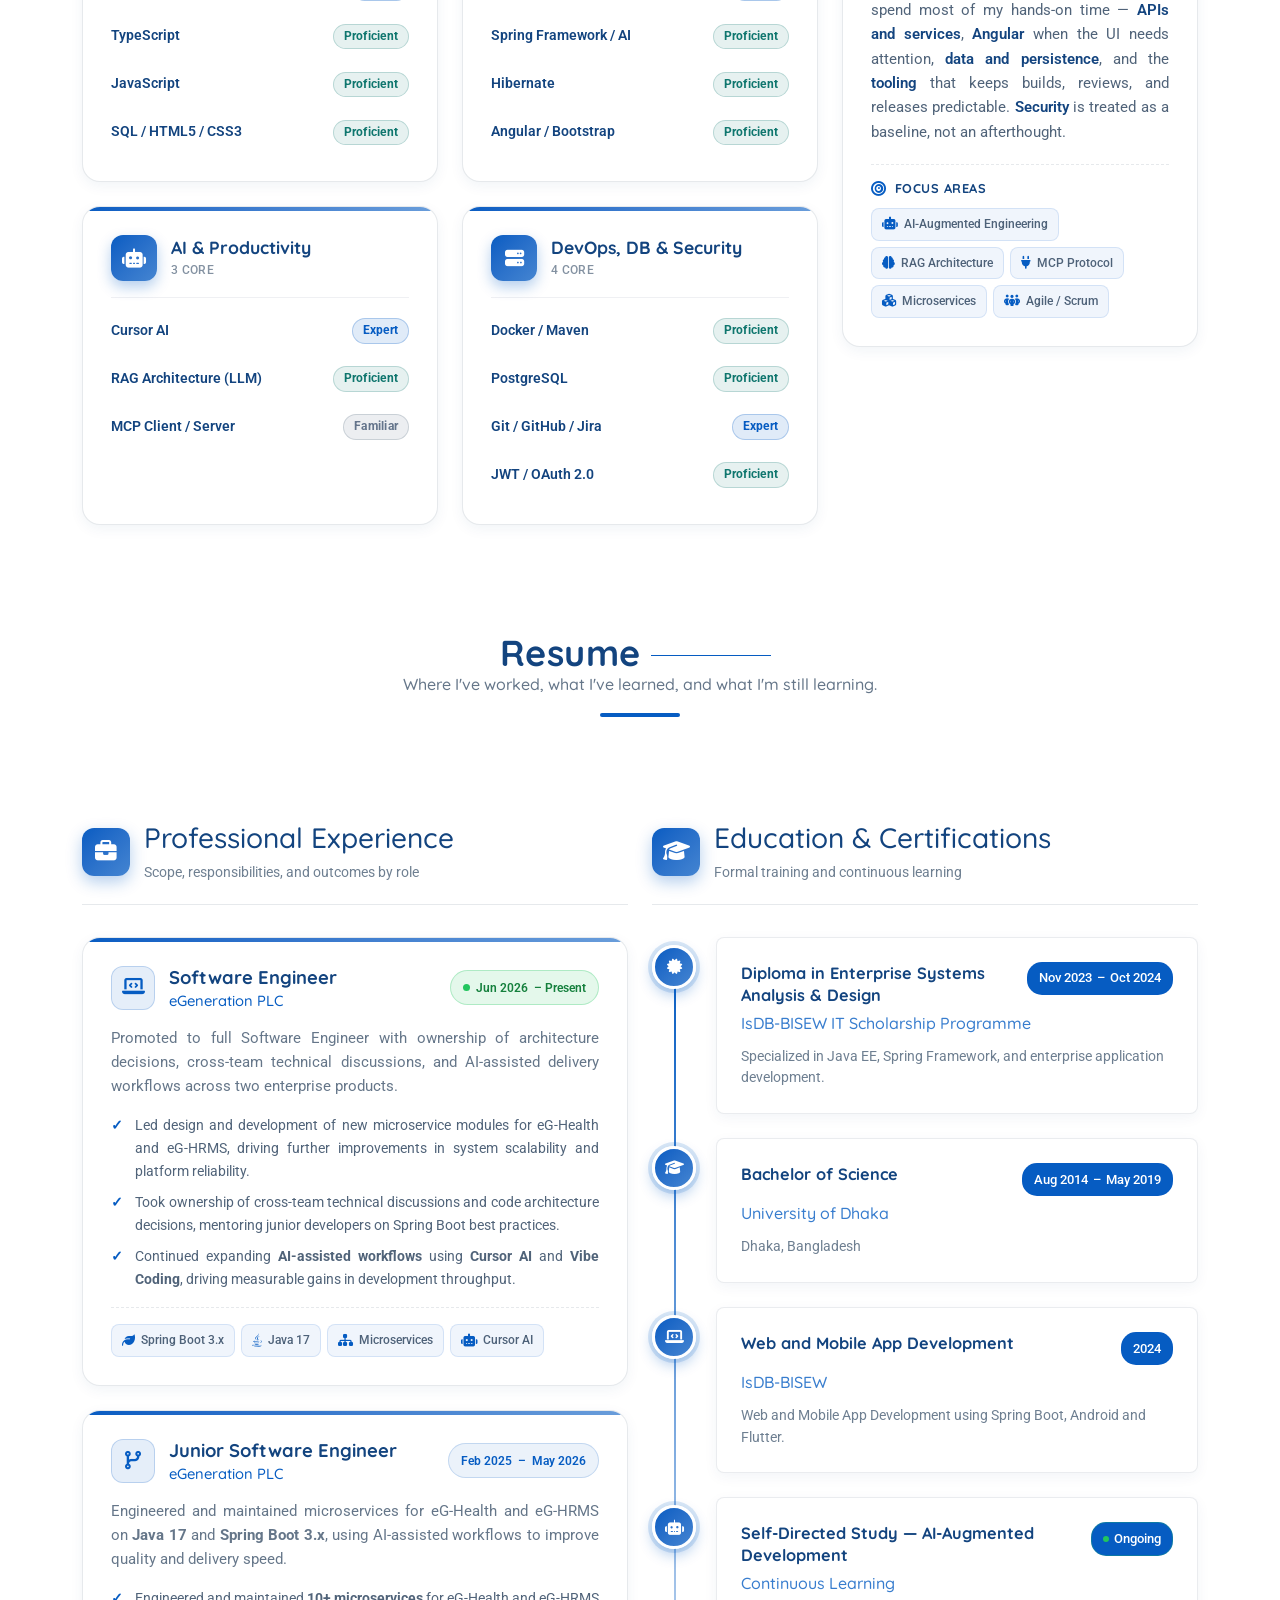
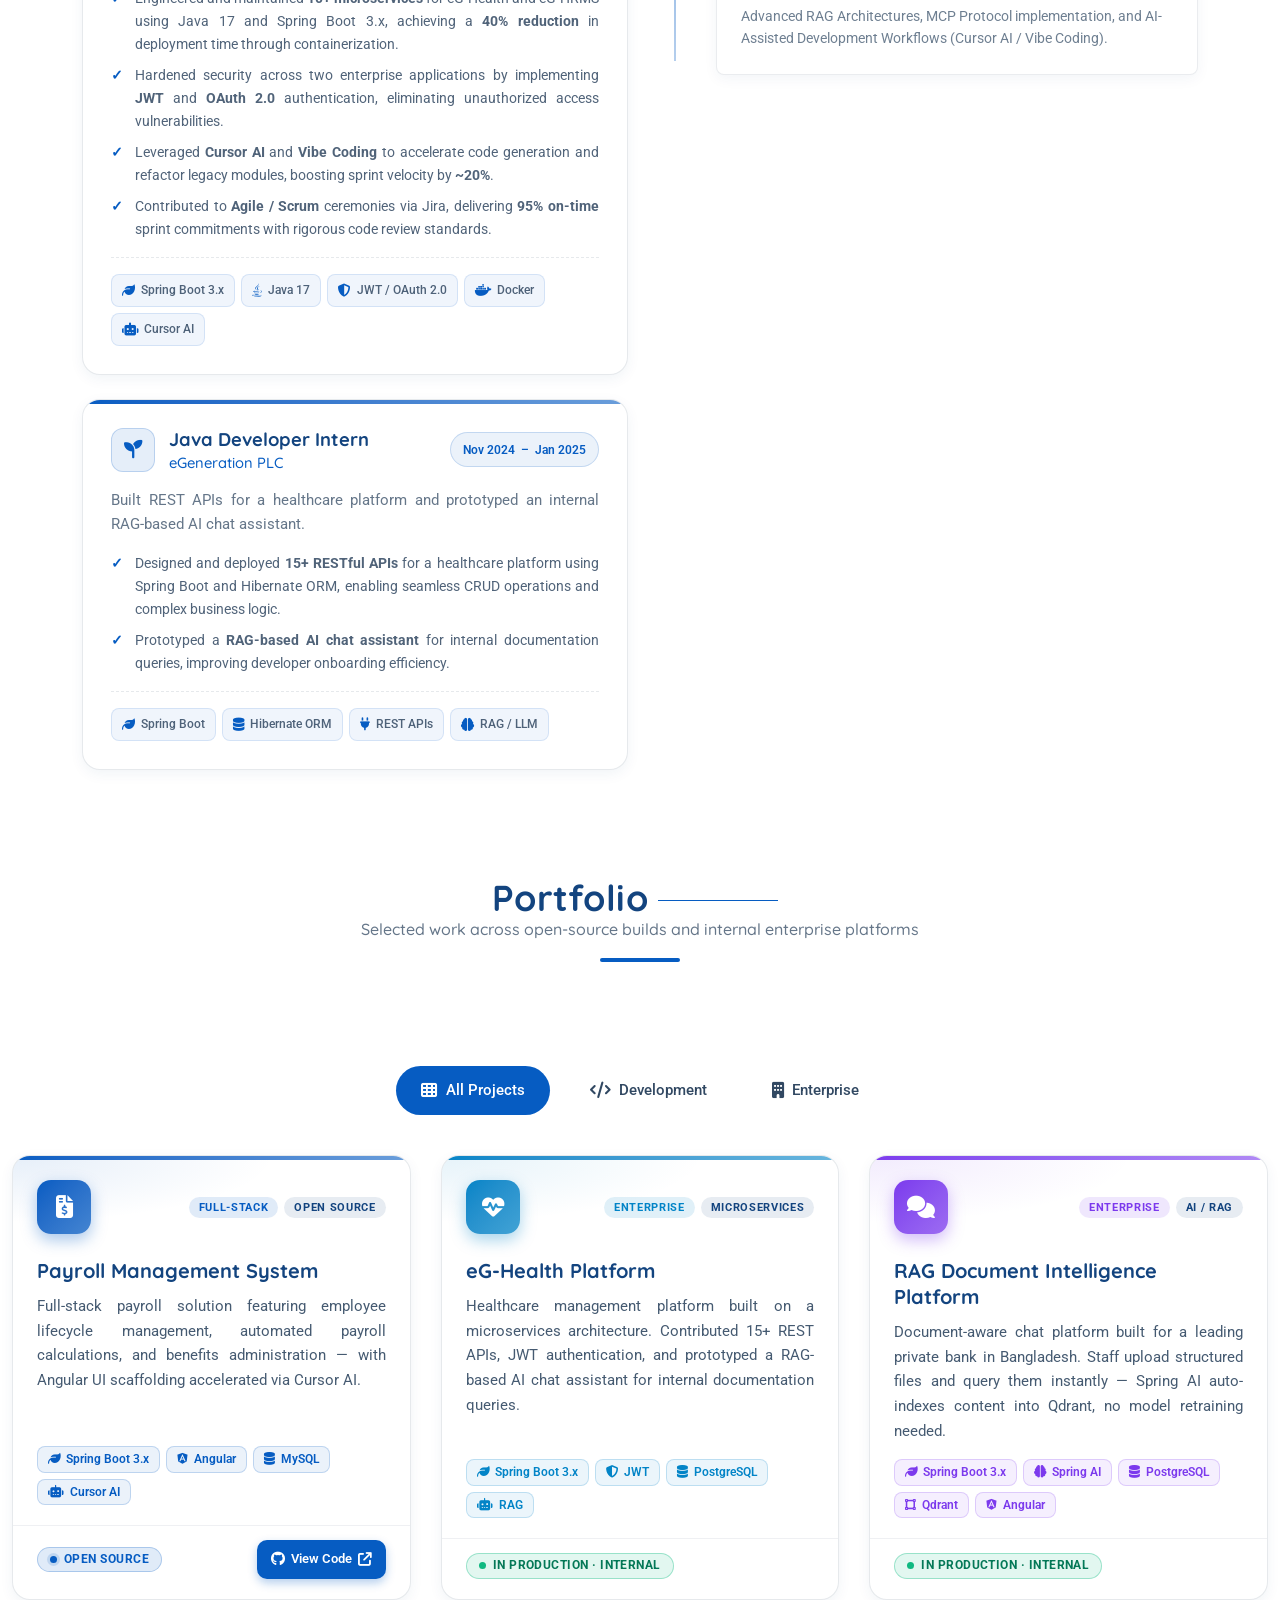
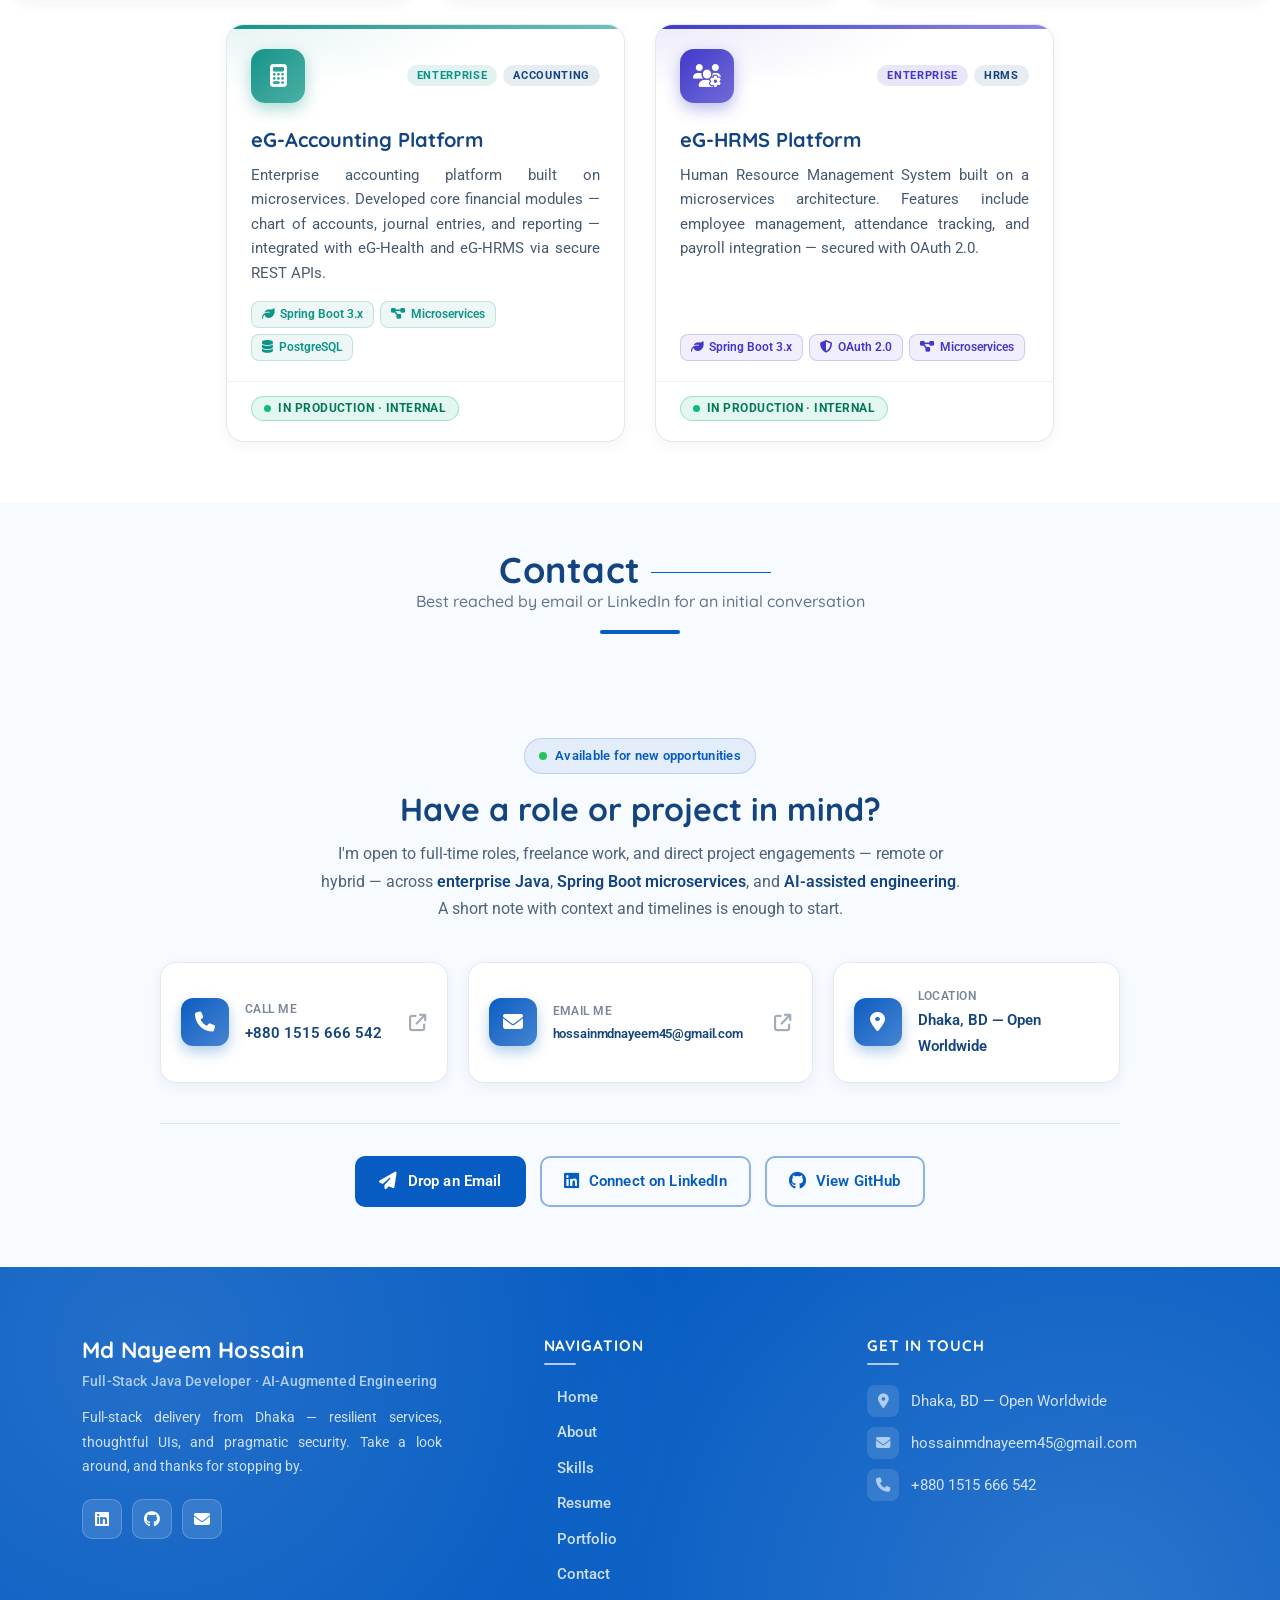
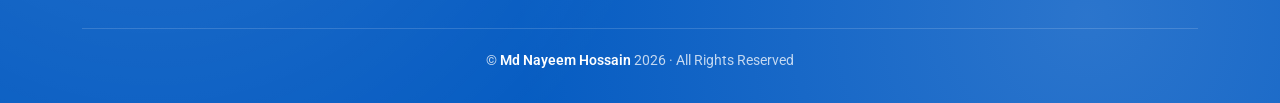
==== commit db52e527: "SEO correction done" ====
--- a/index.html
+++ b/index.html
@@ -30,7 +30,144 @@
         })();
     </script>
 
-    <link href="assets/css/preloader.css" rel="stylesheet">
+    <style>
+/* Page Preloader — inlined to avoid render-blocking request */
+html.is-loading,
+html.is-loading body {
+    overflow: hidden !important;
+    scrollbar-gutter: stable;
+}
+.preloader {
+    position: fixed;
+    inset: 0;
+    z-index: 99999;
+    display: flex;
+    flex-direction: column;
+    align-items: center;
+    justify-content: center;
+    gap: 26px;
+    background: #0b1220;
+    color: #f9fafb;
+    opacity: 1;
+    visibility: visible;
+    transition: opacity 450ms ease, visibility 450ms ease;
+    background-image:
+        radial-gradient(circle at 50% 40%, rgba(0, 174, 255, 0.12) 0%, rgba(0, 174, 255, 0) 55%),
+        linear-gradient(180deg, #0b1220 0%, #111827 100%);
+    padding: env(safe-area-inset-top) env(safe-area-inset-right) env(safe-area-inset-bottom) env(safe-area-inset-left);
+}
+html[data-theme="light"] .preloader {
+    color: #0b2a55;
+    background-image:
+        radial-gradient(circle at 50% 40%, rgba(6, 92, 194, 0.08) 0%, rgba(6, 92, 194, 0) 55%),
+        linear-gradient(180deg, #ffffff 0%, #f3f6fb 100%);
+}
+.preloader__brand {
+    position: relative;
+    width: 96px;
+    height: 96px;
+    display: grid;
+    place-items: center;
+}
+.preloader__ring {
+    position: absolute;
+    inset: 0;
+    width: 100%;
+    height: 100%;
+    animation: preloader-spin 1.4s linear infinite;
+    filter: drop-shadow(0 0 10px rgba(0, 174, 255, 0.35));
+}
+html[data-theme="light"] .preloader__ring {
+    filter: drop-shadow(0 0 8px rgba(6, 92, 194, 0.25));
+}
+.preloader__ring-track {
+    fill: none;
+    stroke: rgba(255, 255, 255, 0.08);
+    stroke-width: 3;
+}
+html[data-theme="light"] .preloader__ring-track {
+    stroke: rgba(0, 0, 0, 0.08);
+}
+.preloader__ring-arc {
+    fill: none;
+    stroke: #00aeff;
+    stroke-width: 3;
+    stroke-linecap: round;
+    stroke-dasharray: 90 220;
+    transform-origin: 50% 50%;
+}
+html[data-theme="light"] .preloader__ring-arc {
+    stroke: #065cc2;
+}
+@keyframes preloader-spin {
+    to { transform: rotate(360deg); }
+}
+.preloader__mono {
+    position: relative;
+    font-family: "Quicksand", "Open Sans", system-ui, sans-serif;
+    font-weight: 700;
+    font-size: 26px;
+    letter-spacing: 0.02em;
+    color: #00aeff;
+    text-shadow: 0 0 18px rgba(0, 174, 255, 0.45);
+    animation: preloader-pulse 1.8s ease-in-out infinite;
+}
+html[data-theme="light"] .preloader__mono {
+    color: #065cc2;
+    text-shadow: 0 0 14px rgba(6, 92, 194, 0.25);
+}
+@keyframes preloader-pulse {
+    0%, 100% { opacity: 0.75; transform: scale(1); }
+    50%      { opacity: 1;    transform: scale(1.06); }
+}
+.preloader__name {
+    font: 600 11px/1 "Open Sans", system-ui, -apple-system, sans-serif;
+    letter-spacing: 0.32em;
+    text-transform: uppercase;
+    opacity: 0.7;
+}
+.preloader__bar {
+    position: relative;
+    width: 180px;
+    height: 2px;
+    border-radius: 2px;
+    background: rgba(255, 255, 255, 0.08);
+    overflow: hidden;
+}
+html[data-theme="light"] .preloader__bar {
+    background: rgba(0, 0, 0, 0.08);
+}
+.preloader__bar-fill {
+    display: block;
+    width: 0%;
+    height: 100%;
+    border-radius: inherit;
+    background: linear-gradient(90deg, #00aeff 0%, #00d2ff 100%);
+    box-shadow: 0 0 8px rgba(0, 174, 255, 0.55);
+    transition: width 180ms ease-out;
+}
+html[data-theme="light"] .preloader__bar-fill {
+    background: linear-gradient(90deg, #065cc2 0%, #00aeff 100%);
+    box-shadow: 0 0 6px rgba(6, 92, 194, 0.35);
+}
+.preloader.is-hidden {
+    opacity: 0;
+    visibility: hidden;
+    pointer-events: none;
+}
+@media (max-width: 480px) {
+    .preloader__brand { width: 84px; height: 84px; }
+    .preloader__mono  { font-size: 22px; }
+    .preloader__name  { font-size: 10px; letter-spacing: 0.28em; }
+    .preloader__bar   { width: 150px; }
+}
+@media (prefers-reduced-motion: reduce) {
+    .preloader__ring  { animation-duration: 3s; }
+    .preloader__mono  { animation: none; opacity: 1; }
+    .preloader        { transition-duration: 200ms; }
+    .preloader__bar-fill { transition-duration: 80ms; }
+}
+    </style>
     <script>document.documentElement.classList.add('is-loading');</script>
     <script>
         window._ie = function (el) {
@@ -80,11 +217,11 @@
     <link href="https://fonts.googleapis.com" rel="preconnect">
     <link href="https://fonts.gstatic.com" rel="preconnect" crossorigin>
     <link
-        href="https://fonts.googleapis.com/css2?family=Roboto:wght@300;400;700&family=Open+Sans:wght@400;600&family=Quicksand:wght@500;700&display=swap"
+        href="https://fonts.googleapis.com/css2?family=Roboto:wght@300;400;700&family=Open+Sans:wght@400;600&family=Quicksand:wght@500;700&display=optional"
         rel="stylesheet" media="print" onload="this.media='all'">
     <noscript>
         <link
-            href="https://fonts.googleapis.com/css2?family=Roboto:wght@300;400;700&family=Open+Sans:wght@400;600&family=Quicksand:wght@500;700&display=swap"
+            href="https://fonts.googleapis.com/css2?family=Roboto:wght@300;400;700&family=Open+Sans:wght@400;600&family=Quicksand:wght@500;700&display=optional"
             rel="stylesheet">
     </noscript>
 
@@ -100,229 +237,8 @@
         <link rel="stylesheet" href="assets/css/all.min.css">
     </noscript>
 
-    <style>
-        :root,
-        :root[data-theme=dark] {
-            --primary-color: #00aeff;
-            --primary-glow: #00d2ff;
-            --bg-dark: #111827;
-            --bg-card: rgba(31, 41, 55, .5);
-            --border-color: rgba(255, 255, 255, .1);
-            --text-color: #d1d5db;
-            --text-light: #f9fafb;
-            --text-muted-custom: #a0aec0;
-            --background-color: #111827;
-            --default-color: #d1d5db;
-            --heading-color: #f9fafb;
-            --accent-color: #00aeff;
-            --surface-color: #1f2937;
-            --contrast-color: #fff;
-            --nav-color: #d1d5db;
-            --nav-hover-color: #00aeff;
-            color-scheme: dark
-        }
-
-        :root[data-theme=light] {
-            --primary-color: #065cc2;
-            --primary-glow: #0088ff;
-            --bg-dark: #f7faff;
-            --bg-card: rgba(255, 255, 255, .9);
-            --border-color: rgba(0, 0, 0, .08);
-            --text-color: #314862;
-            --text-light: #0f172a;
-            --text-muted-custom: #64748b;
-            --background-color: #fff;
-            --default-color: #314862;
-            --heading-color: #13447f;
-            --accent-color: #065cc2;
-            --surface-color: #fff;
-            --contrast-color: #fff;
-            --nav-color: #314862;
-            --nav-hover-color: #065cc2;
-            color-scheme: light
-        }
-
-        :root {
-            --default-font: "Roboto", system-ui, -apple-system, "Segoe UI", Roboto, sans-serif;
-            --heading-font: "Quicksand", sans-serif;
-            --nav-font: "Open Sans", sans-serif
-        }
-
-        html {
-            scroll-behavior: smooth
-        }
-
-        body {
-            font-family: Roboto, sans-serif;
-            color: var(--text-color);
-            line-height: 1.7;
-            background-color: var(--bg-dark);
-            margin: 0
-        }
-
-        .skip-to-main {
-            position: absolute;
-            top: -100px;
-            left: 0;
-            background: var(--primary-color);
-            color: var(--text-light);
-            padding: 1em;
-            text-decoration: none;
-            z-index: 10000;
-            font-weight: 600;
-            border-radius: 0 0 4px 0
-        }
-
-        .skip-to-main:focus {
-            top: 0;
-            outline: 2px solid var(--primary-glow);
-            outline-offset: 2px
-        }
-
-        .header {
-            color: var(--default-color);
-            padding: 15px 0;
-            transition: all .5s;
-            z-index: 997
-        }
-
-        .mobile-nav-toggle {
-            color: var(--nav-color);
-            position: fixed;
-            top: 20px;
-            right: 20px;
-            font-size: 32px;
-            line-height: 0;
-            cursor: pointer;
-            display: block !important;
-            z-index: 998
-        }
-
-        .navmenu {
-            position: fixed;
-            top: 0;
-            bottom: 0;
-            right: -300px;
-            z-index: 997;
-            transition: .3s;
-            width: 300px;
-            overflow: hidden;
-            background: var(--surface-color, #fff);
-            display: flex;
-            flex-direction: column;
-            padding: 24px 0 16px;
-            box-shadow: 0 12px 40px rgba(19, 68, 127, .18);
-            border-left: 1px solid color-mix(in srgb, var(--default-color, #314862), transparent 90%)
-        }
-
-        .mobile-nav-active {
-            overflow: hidden
-        }
-
-        .mobile-nav-active .navmenu {
-            right: 0;
-            background-color: var(--nav-mobile-background-color, #11427d)
-        }
-
-        .theme-toggle {
-            position: fixed;
-            top: 20px;
-            right: 72px;
-            z-index: 1001;
-            width: 44px;
-            height: 44px;
-            border-radius: 50%;
-            border: 1px solid var(--border-color);
-            background: var(--bg-card);
-            color: var(--text-light);
-            cursor: pointer;
-            display: inline-flex;
-            align-items: center;
-            justify-content: center;
-            padding: 0;
-            box-shadow: 0 4px 16px rgba(0, 0, 0, .18)
-        }
-
-        .hero {
-            padding: 120px 0;
-            position: relative;
-            overflow: hidden;
-            min-height: auto;
-            display: flex;
-            align-items: flex-start
-        }
-
-        .hero .container {
-            position: relative;
-            z-index: 2
-        }
-
-        .hero .hero-title {
-            font-size: 3.5rem;
-            font-weight: 700;
-            margin-bottom: 1.5rem;
-            line-height: 1.2;
-            color: var(--heading-color, #13447f)
-        }
-
-        .hero .hero-rotator {
-            margin: 0 0 1rem;
-            min-height: 1.8em;
-            color: color-mix(in srgb, var(--default-color, #314862), transparent 15%);
-            font-size: 1.05rem;
-            font-weight: 500
-        }
-
-        .hero .hero-rotator .typed {
-            color: var(--accent-color, #065cc2);
-            font-weight: 600
-        }
-
-        .hero .image-container {
-            position: relative;
-            max-width: 520px;
-            width: 100%
-        }
-
-        .hero .hero-main-image {
-            aspect-ratio: 1/1;
-            width: 100%;
-            height: auto;
-            object-fit: cover;
-            border-radius: 18px;
-            position: relative;
-            z-index: 2
-        }
-
-        @media (max-width:991px) {
-            .hero .hero-content {
-                padding: 60px 30px;
-                text-align: center
-            }
-
-            .hero .hero-title {
-                font-size: 2.8rem
-            }
-        }
-
-        @media (max-width:576px) {
-            .hero .hero-content {
-                padding: 40px 20px
-            }
-
-            .hero .hero-title {
-                font-size: 2.2rem
-            }
-        }
-    </style>
-    <link href="assets/css/main.css" rel="stylesheet" media="print" onload="this.media='all'">
-    <noscript>
-        <link href="assets/css/main.css" rel="stylesheet">
-    </noscript>
-    <link href="assets/css/styles.css" rel="stylesheet" media="print" onload="this.media='all'">
-    <noscript>
-        <link href="assets/css/styles.css" rel="stylesheet">
-    </noscript>
+    <link href="assets/css/main.css" rel="stylesheet">
+    <link href="assets/css/styles.css" rel="stylesheet">
 
     <script type="application/ld+json">
   {
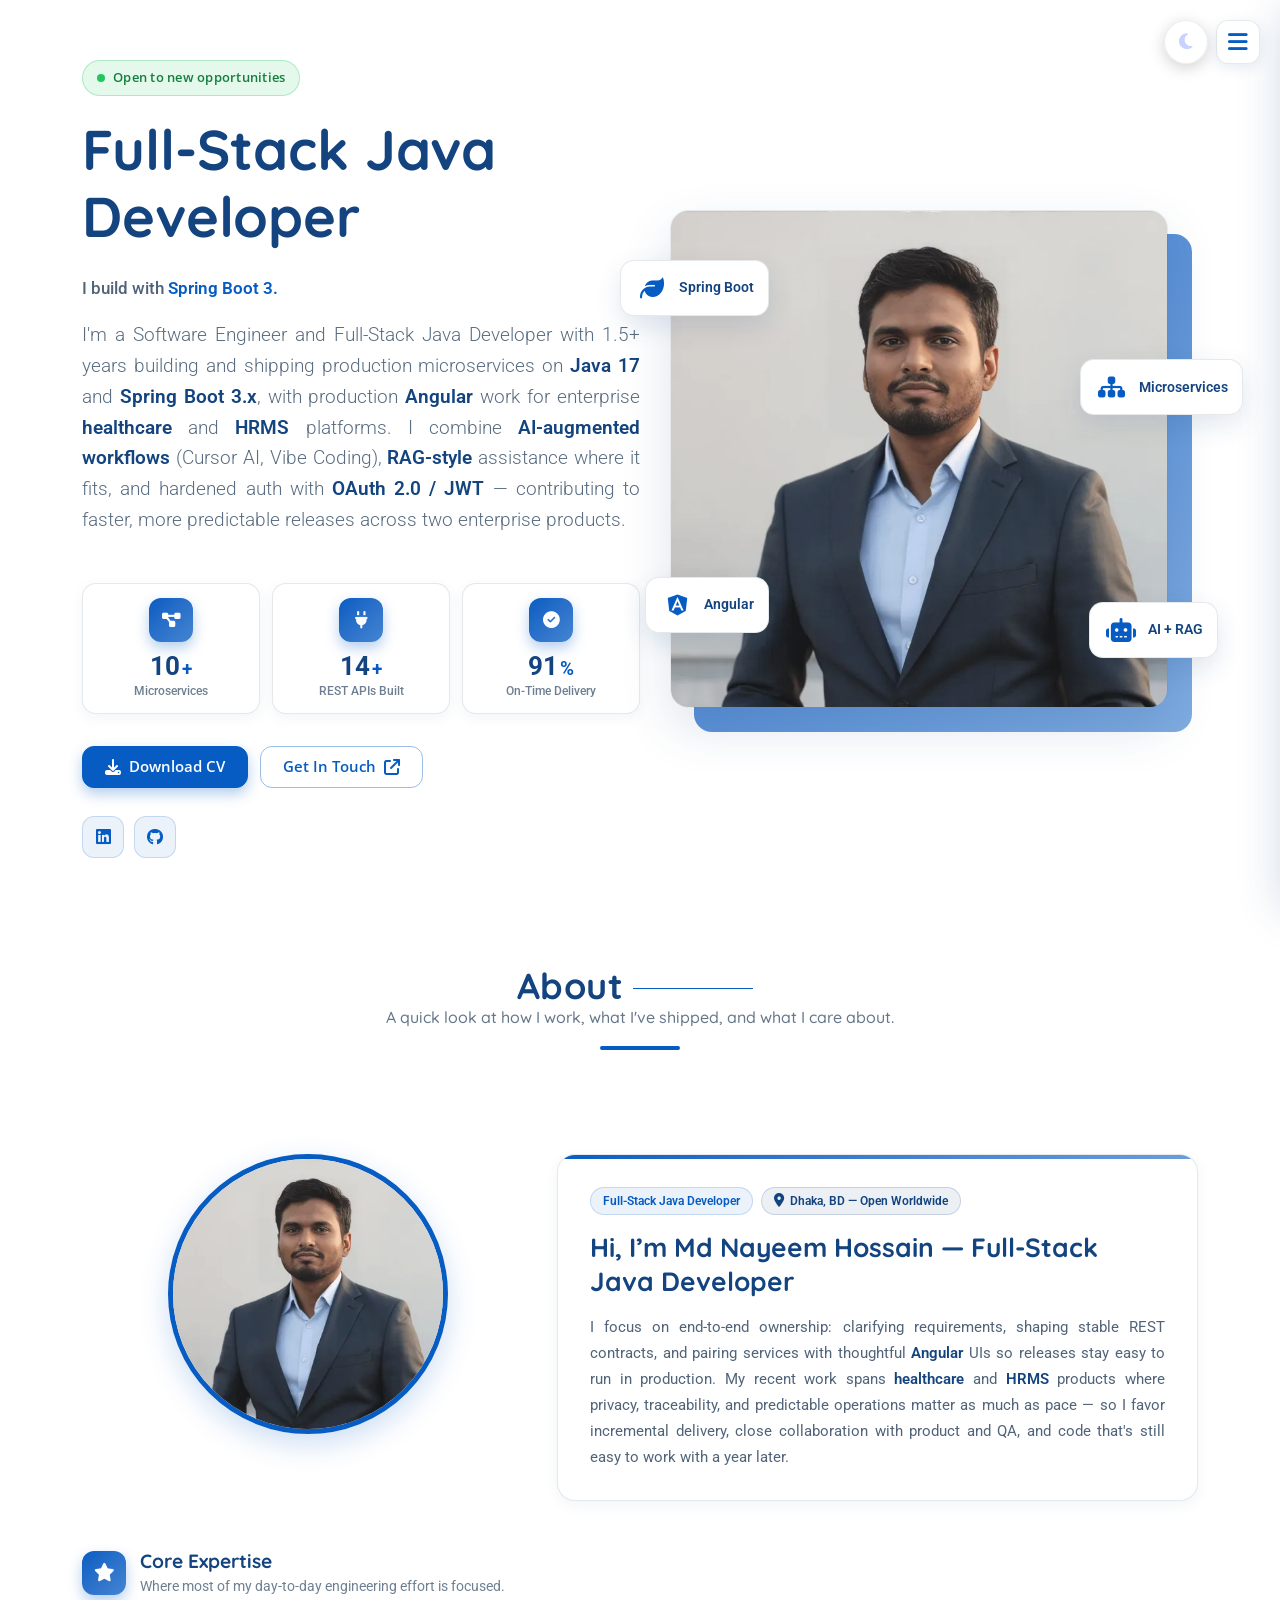
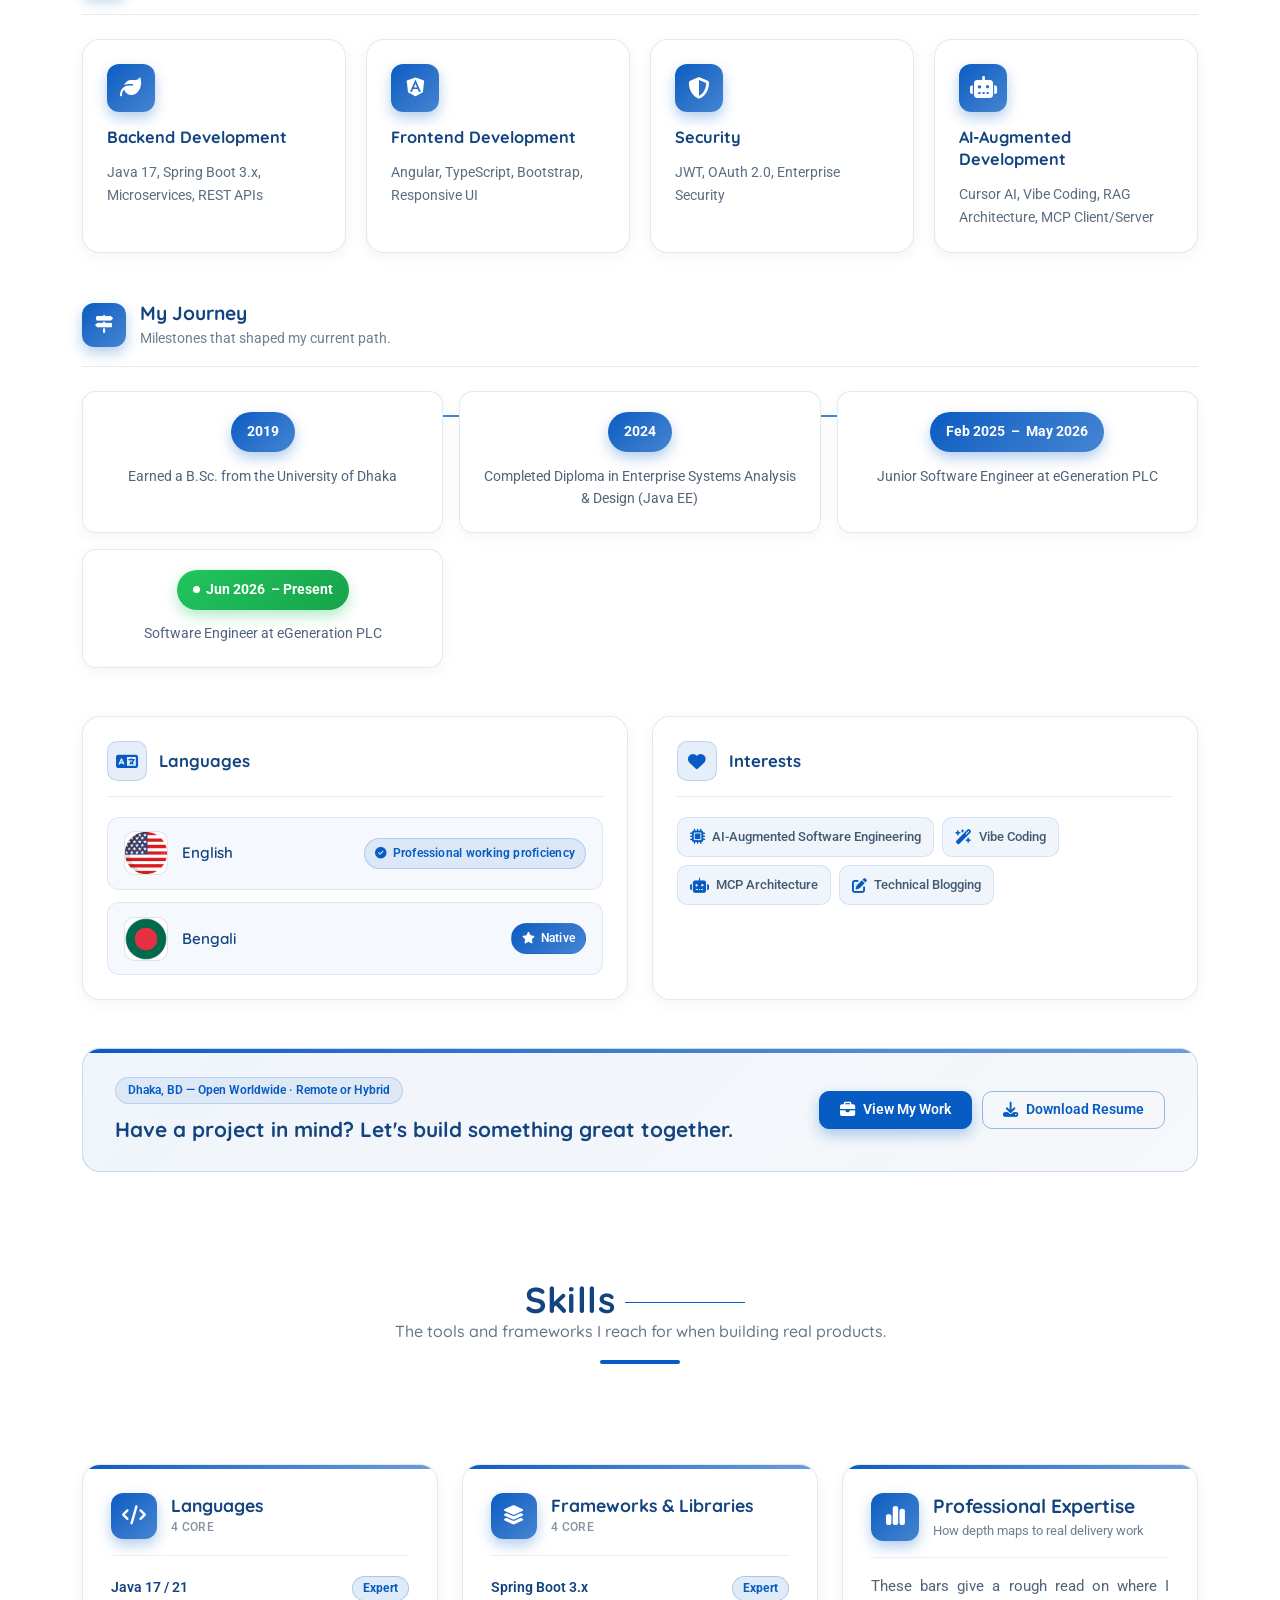
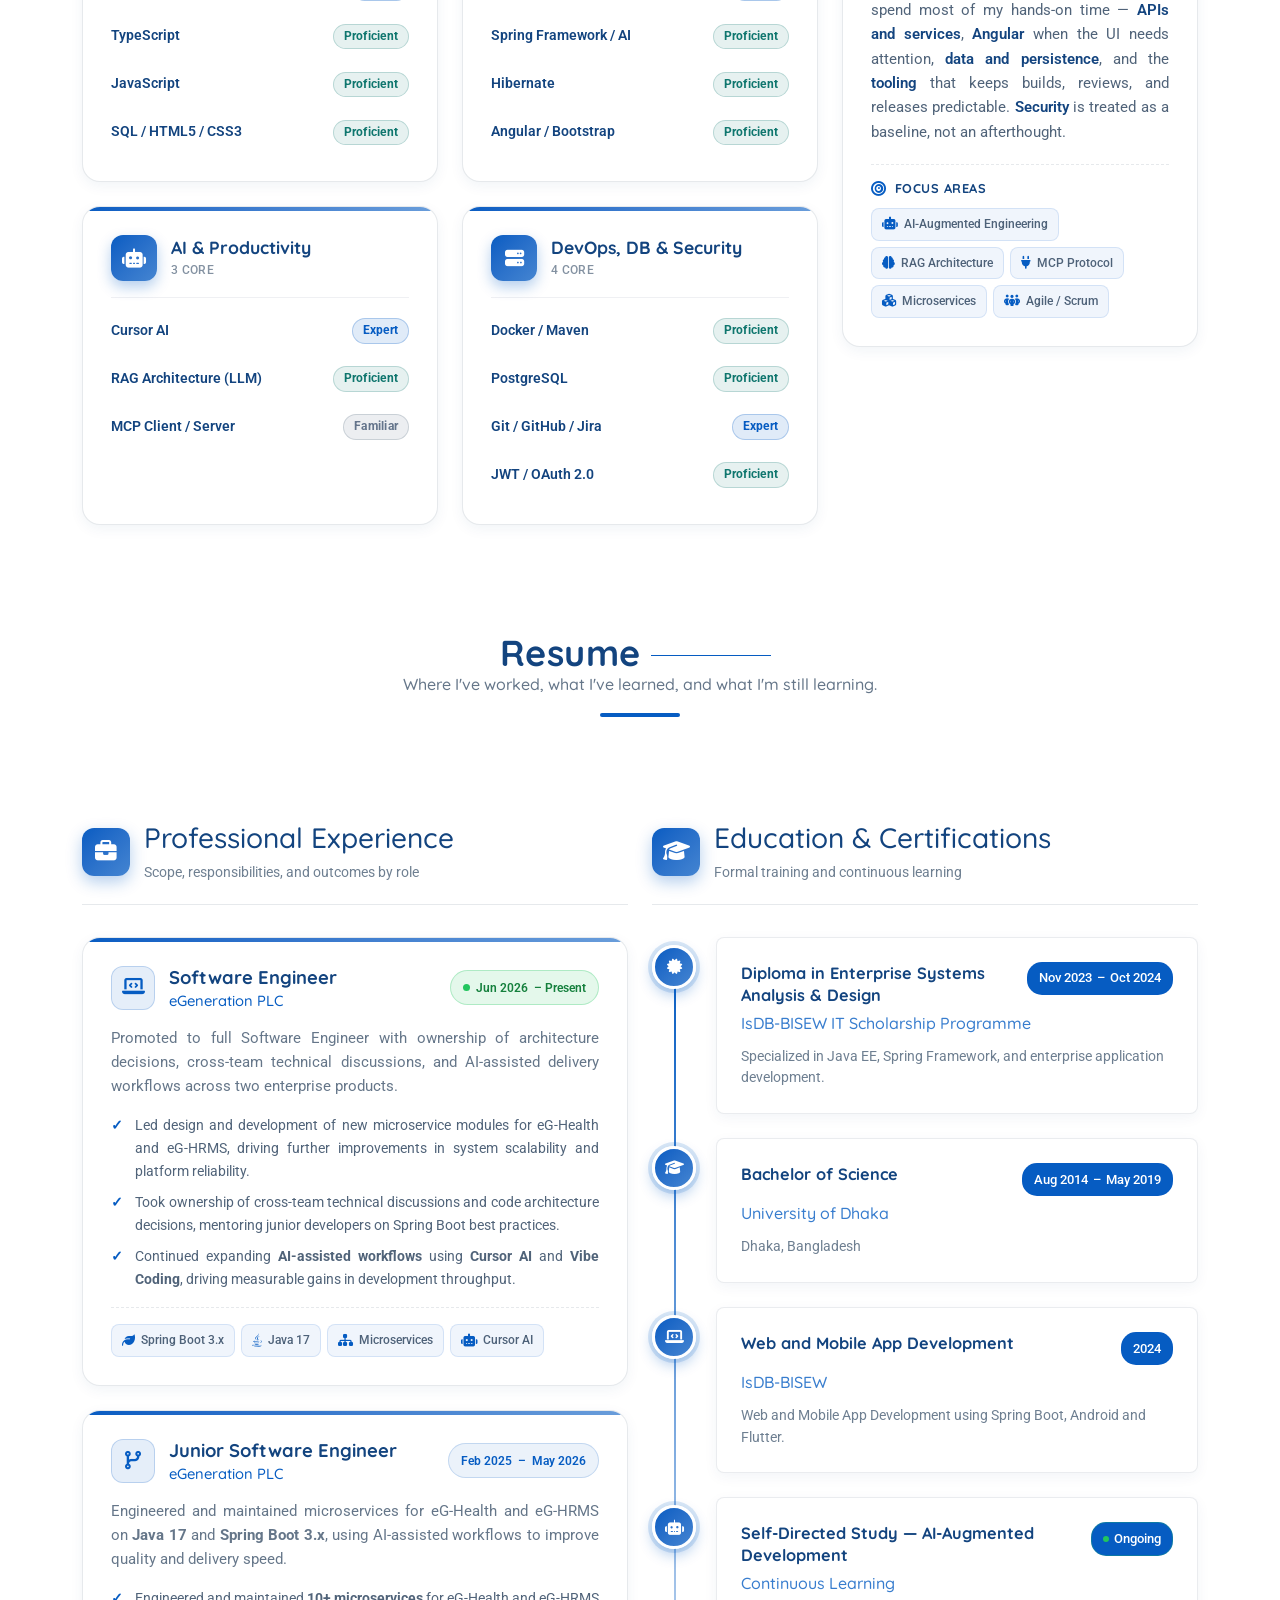
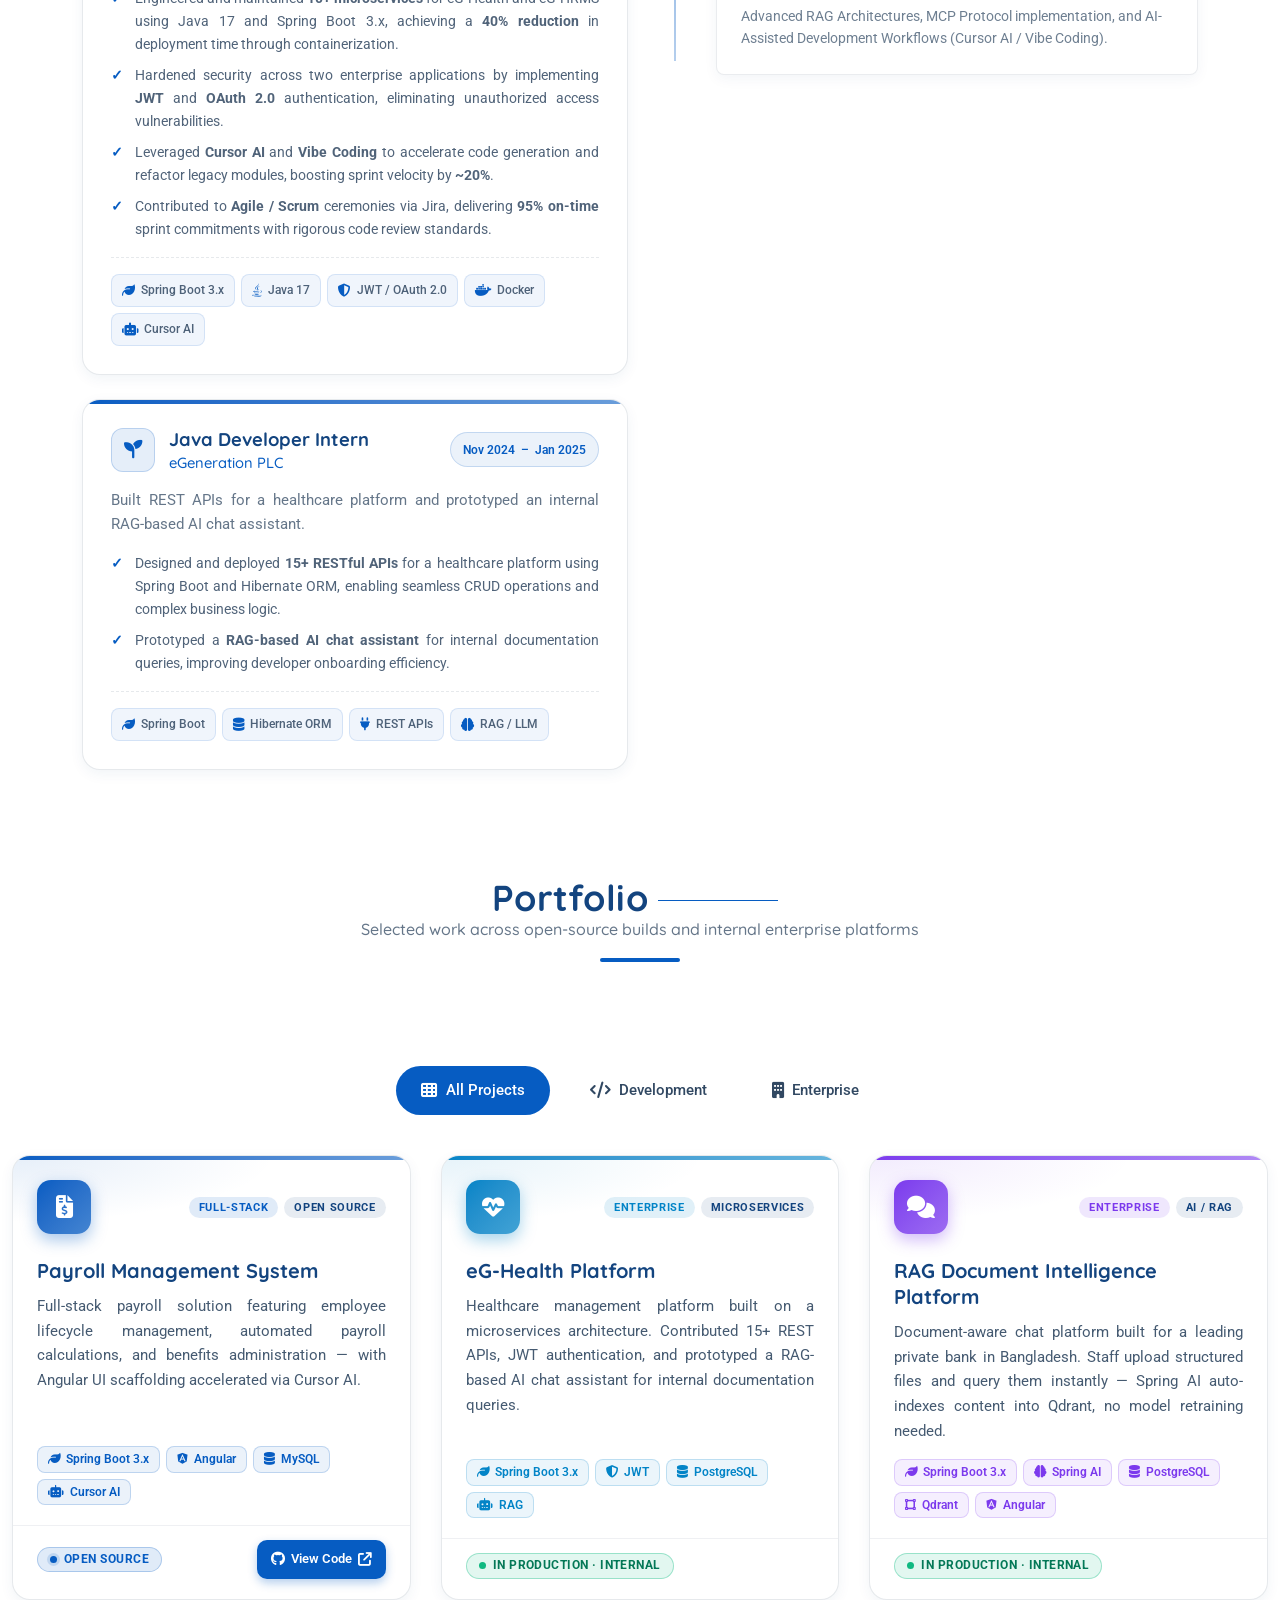
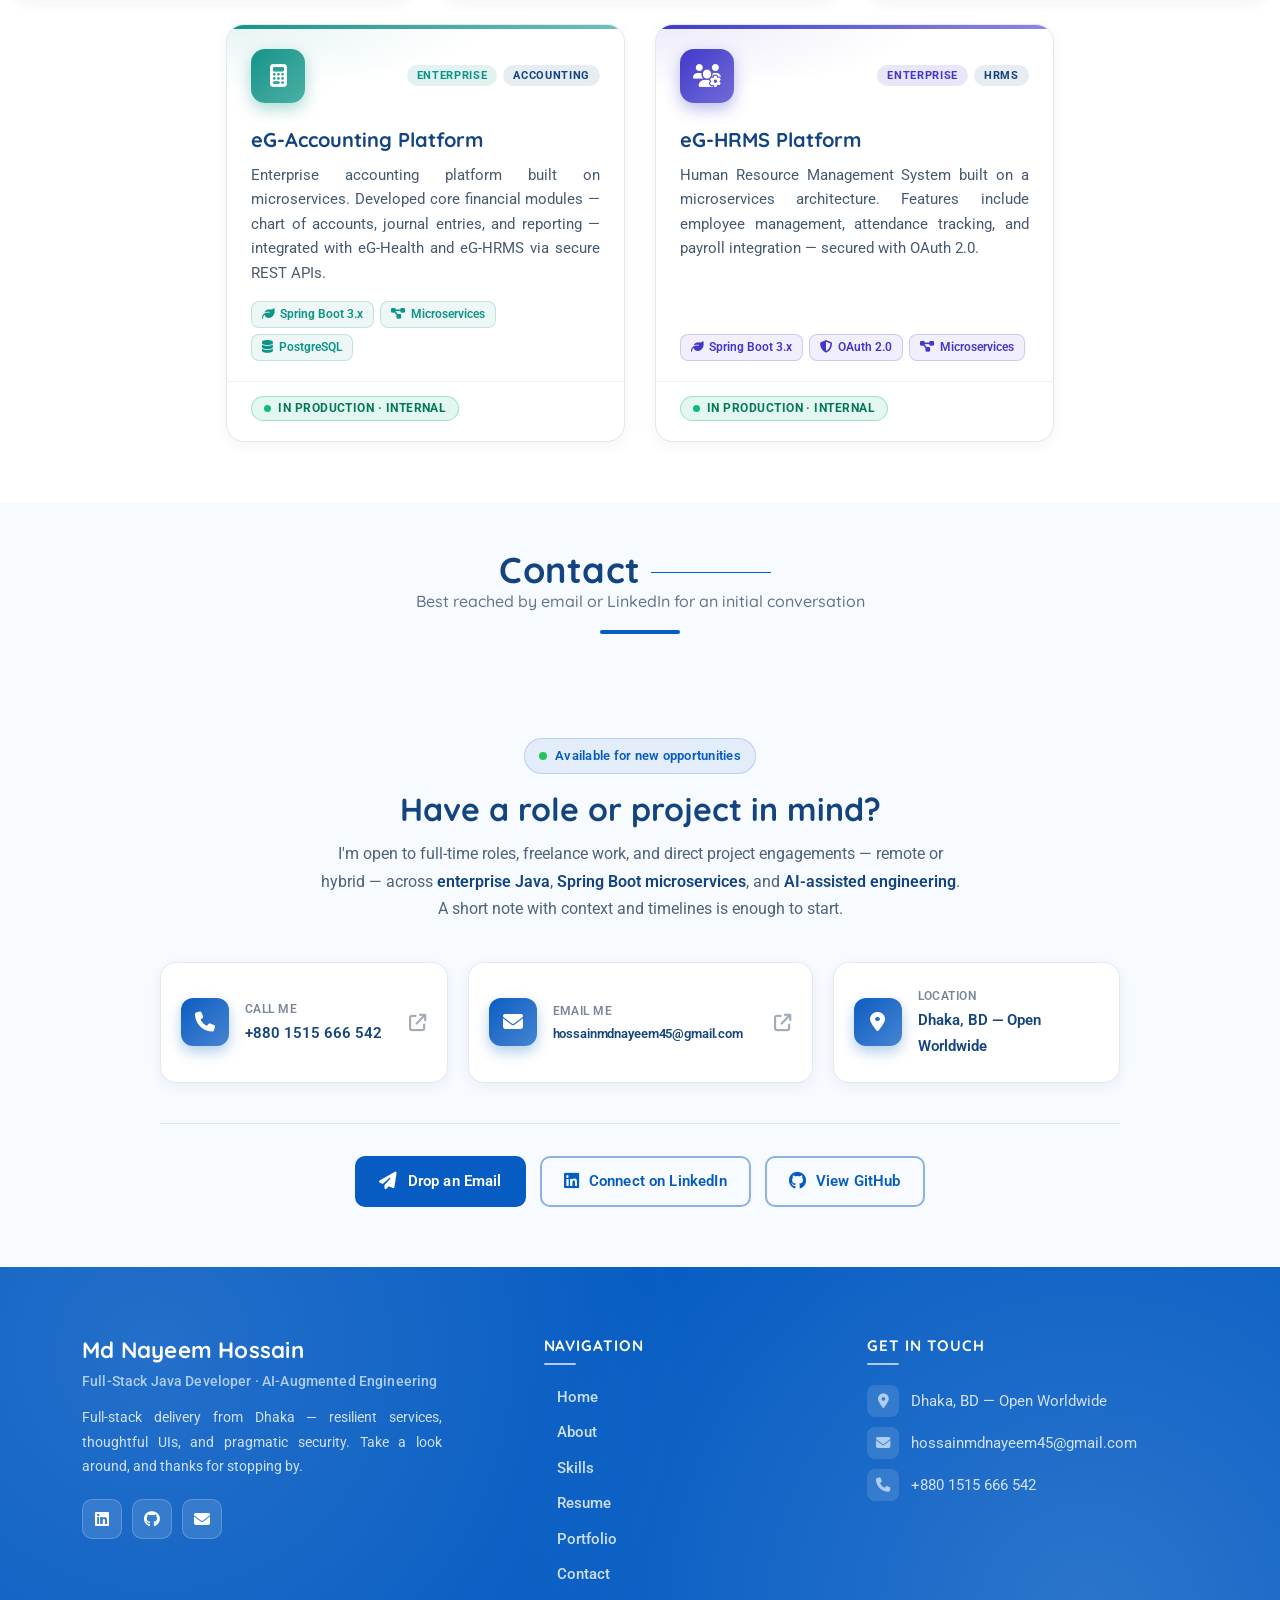
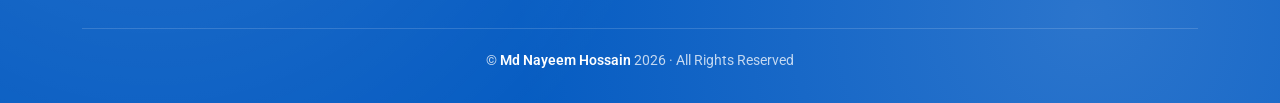
==== commit e5661b48: "SEO correction" ====
--- a/index.html
+++ b/index.html
@@ -31,142 +31,199 @@
     </script>
 
     <style>
-/* Page Preloader — inlined to avoid render-blocking request */
-html.is-loading,
-html.is-loading body {
-    overflow: hidden !important;
-    scrollbar-gutter: stable;
-}
-.preloader {
-    position: fixed;
-    inset: 0;
-    z-index: 99999;
-    display: flex;
-    flex-direction: column;
-    align-items: center;
-    justify-content: center;
-    gap: 26px;
-    background: #0b1220;
-    color: #f9fafb;
-    opacity: 1;
-    visibility: visible;
-    transition: opacity 450ms ease, visibility 450ms ease;
-    background-image:
-        radial-gradient(circle at 50% 40%, rgba(0, 174, 255, 0.12) 0%, rgba(0, 174, 255, 0) 55%),
-        linear-gradient(180deg, #0b1220 0%, #111827 100%);
-    padding: env(safe-area-inset-top) env(safe-area-inset-right) env(safe-area-inset-bottom) env(safe-area-inset-left);
-}
-html[data-theme="light"] .preloader {
-    color: #0b2a55;
-    background-image:
-        radial-gradient(circle at 50% 40%, rgba(6, 92, 194, 0.08) 0%, rgba(6, 92, 194, 0) 55%),
-        linear-gradient(180deg, #ffffff 0%, #f3f6fb 100%);
-}
-.preloader__brand {
-    position: relative;
-    width: 96px;
-    height: 96px;
-    display: grid;
-    place-items: center;
-}
-.preloader__ring {
-    position: absolute;
-    inset: 0;
-    width: 100%;
-    height: 100%;
-    animation: preloader-spin 1.4s linear infinite;
-    filter: drop-shadow(0 0 10px rgba(0, 174, 255, 0.35));
-}
-html[data-theme="light"] .preloader__ring {
-    filter: drop-shadow(0 0 8px rgba(6, 92, 194, 0.25));
-}
-.preloader__ring-track {
-    fill: none;
-    stroke: rgba(255, 255, 255, 0.08);
-    stroke-width: 3;
-}
-html[data-theme="light"] .preloader__ring-track {
-    stroke: rgba(0, 0, 0, 0.08);
-}
-.preloader__ring-arc {
-    fill: none;
-    stroke: #00aeff;
-    stroke-width: 3;
-    stroke-linecap: round;
-    stroke-dasharray: 90 220;
-    transform-origin: 50% 50%;
-}
-html[data-theme="light"] .preloader__ring-arc {
-    stroke: #065cc2;
-}
-@keyframes preloader-spin {
-    to { transform: rotate(360deg); }
-}
-.preloader__mono {
-    position: relative;
-    font-family: "Quicksand", "Open Sans", system-ui, sans-serif;
-    font-weight: 700;
-    font-size: 26px;
-    letter-spacing: 0.02em;
-    color: #00aeff;
-    text-shadow: 0 0 18px rgba(0, 174, 255, 0.45);
-    animation: preloader-pulse 1.8s ease-in-out infinite;
-}
-html[data-theme="light"] .preloader__mono {
-    color: #065cc2;
-    text-shadow: 0 0 14px rgba(6, 92, 194, 0.25);
-}
-@keyframes preloader-pulse {
-    0%, 100% { opacity: 0.75; transform: scale(1); }
-    50%      { opacity: 1;    transform: scale(1.06); }
-}
-.preloader__name {
-    font: 600 11px/1 "Open Sans", system-ui, -apple-system, sans-serif;
-    letter-spacing: 0.32em;
-    text-transform: uppercase;
-    opacity: 0.7;
-}
-.preloader__bar {
-    position: relative;
-    width: 180px;
-    height: 2px;
-    border-radius: 2px;
-    background: rgba(255, 255, 255, 0.08);
-    overflow: hidden;
-}
-html[data-theme="light"] .preloader__bar {
-    background: rgba(0, 0, 0, 0.08);
-}
-.preloader__bar-fill {
-    display: block;
-    width: 0%;
-    height: 100%;
-    border-radius: inherit;
-    background: linear-gradient(90deg, #00aeff 0%, #00d2ff 100%);
-    box-shadow: 0 0 8px rgba(0, 174, 255, 0.55);
-    transition: width 180ms ease-out;
-}
-html[data-theme="light"] .preloader__bar-fill {
-    background: linear-gradient(90deg, #065cc2 0%, #00aeff 100%);
-    box-shadow: 0 0 6px rgba(6, 92, 194, 0.35);
-}
-.preloader.is-hidden {
-    opacity: 0;
-    visibility: hidden;
-    pointer-events: none;
-}
-@media (max-width: 480px) {
-    .preloader__brand { width: 84px; height: 84px; }
-    .preloader__mono  { font-size: 22px; }
-    .preloader__name  { font-size: 10px; letter-spacing: 0.28em; }
-    .preloader__bar   { width: 150px; }
-}
-@media (prefers-reduced-motion: reduce) {
-    .preloader__ring  { animation-duration: 3s; }
-    .preloader__mono  { animation: none; opacity: 1; }
-    .preloader        { transition-duration: 200ms; }
-    .preloader__bar-fill { transition-duration: 80ms; }
-}
+        /* Page Preloader — inlined to avoid render-blocking request */
+        html.is-loading,
+        html.is-loading body {
+            overflow: hidden !important;
+            scrollbar-gutter: stable;
+        }
+
+        .preloader {
+            position: fixed;
+            inset: 0;
+            z-index: 99999;
+            display: flex;
+            flex-direction: column;
+            align-items: center;
+            justify-content: center;
+            gap: 26px;
+            background: #0b1220;
+            color: #f9fafb;
+            opacity: 1;
+            visibility: visible;
+            transition: opacity 450ms ease, visibility 450ms ease;
+            background-image:
+                radial-gradient(circle at 50% 40%, rgba(0, 174, 255, 0.12) 0%, rgba(0, 174, 255, 0) 55%),
+                linear-gradient(180deg, #0b1220 0%, #111827 100%);
+            padding: env(safe-area-inset-top) env(safe-area-inset-right) env(safe-area-inset-bottom) env(safe-area-inset-left);
+        }
+
+        html[data-theme="light"] .preloader {
+            color: #0b2a55;
+            background-image:
+                radial-gradient(circle at 50% 40%, rgba(6, 92, 194, 0.08) 0%, rgba(6, 92, 194, 0) 55%),
+                linear-gradient(180deg, #ffffff 0%, #f3f6fb 100%);
+        }
+
+        .preloader__brand {
+            position: relative;
+            width: 96px;
+            height: 96px;
+            display: grid;
+            place-items: center;
+        }
+
+        .preloader__ring {
+            position: absolute;
+            inset: 0;
+            width: 100%;
+            height: 100%;
+            animation: preloader-spin 1.4s linear infinite;
+            filter: drop-shadow(0 0 10px rgba(0, 174, 255, 0.35));
+        }
+
+        html[data-theme="light"] .preloader__ring {
+            filter: drop-shadow(0 0 8px rgba(6, 92, 194, 0.25));
+        }
+
+        .preloader__ring-track {
+            fill: none;
+            stroke: rgba(255, 255, 255, 0.08);
+            stroke-width: 3;
+        }
+
+        html[data-theme="light"] .preloader__ring-track {
+            stroke: rgba(0, 0, 0, 0.08);
+        }
+
+        .preloader__ring-arc {
+            fill: none;
+            stroke: #00aeff;
+            stroke-width: 3;
+            stroke-linecap: round;
+            stroke-dasharray: 90 220;
+            transform-origin: 50% 50%;
+        }
+
+        html[data-theme="light"] .preloader__ring-arc {
+            stroke: #065cc2;
+        }
+
+        @keyframes preloader-spin {
+            to {
+                transform: rotate(360deg);
+            }
+        }
+
+        .preloader__mono {
+            position: relative;
+            font-family: "Quicksand", "Open Sans", system-ui, sans-serif;
+            font-weight: 700;
+            font-size: 26px;
+            letter-spacing: 0.02em;
+            color: #00aeff;
+            text-shadow: 0 0 18px rgba(0, 174, 255, 0.45);
+            animation: preloader-pulse 1.8s ease-in-out infinite;
+        }
+
+        html[data-theme="light"] .preloader__mono {
+            color: #065cc2;
+            text-shadow: 0 0 14px rgba(6, 92, 194, 0.25);
+        }
+
+        @keyframes preloader-pulse {
+
+            0%,
+            100% {
+                opacity: 0.75;
+                transform: scale(1);
+            }
+
+            50% {
+                opacity: 1;
+                transform: scale(1.06);
+            }
+        }
+
+        .preloader__name {
+            font: 600 11px/1 "Open Sans", system-ui, -apple-system, sans-serif;
+            letter-spacing: 0.32em;
+            text-transform: uppercase;
+            opacity: 0.7;
+        }
+
+        .preloader__bar {
+            position: relative;
+            width: 180px;
+            height: 2px;
+            border-radius: 2px;
+            background: rgba(255, 255, 255, 0.08);
+            overflow: hidden;
+        }
+
+        html[data-theme="light"] .preloader__bar {
+            background: rgba(0, 0, 0, 0.08);
+        }
+
+        .preloader__bar-fill {
+            display: block;
+            width: 0%;
+            height: 100%;
+            border-radius: inherit;
+            background: linear-gradient(90deg, #00aeff 0%, #00d2ff 100%);
+            box-shadow: 0 0 8px rgba(0, 174, 255, 0.55);
+            transition: width 180ms ease-out;
+        }
+
+        html[data-theme="light"] .preloader__bar-fill {
+            background: linear-gradient(90deg, #065cc2 0%, #00aeff 100%);
+            box-shadow: 0 0 6px rgba(6, 92, 194, 0.35);
+        }
+
+        .preloader.is-hidden {
+            opacity: 0;
+            visibility: hidden;
+            pointer-events: none;
+        }
+
+        @media (max-width: 480px) {
+            .preloader__brand {
+                width: 84px;
+                height: 84px;
+            }
+
+            .preloader__mono {
+                font-size: 22px;
+            }
+
+            .preloader__name {
+                font-size: 10px;
+                letter-spacing: 0.28em;
+            }
+
+            .preloader__bar {
+                width: 150px;
+            }
+        }
+
+        @media (prefers-reduced-motion: reduce) {
+            .preloader__ring {
+                animation-duration: 3s;
+            }
+
+            .preloader__mono {
+                animation: none;
+                opacity: 1;
+            }
+
+            .preloader {
+                transition-duration: 200ms;
+            }
+
+            .preloader__bar-fill {
+                transition-duration: 80ms;
+            }
+        }
     </style>
     <script>document.documentElement.classList.add('is-loading');</script>
     <script>
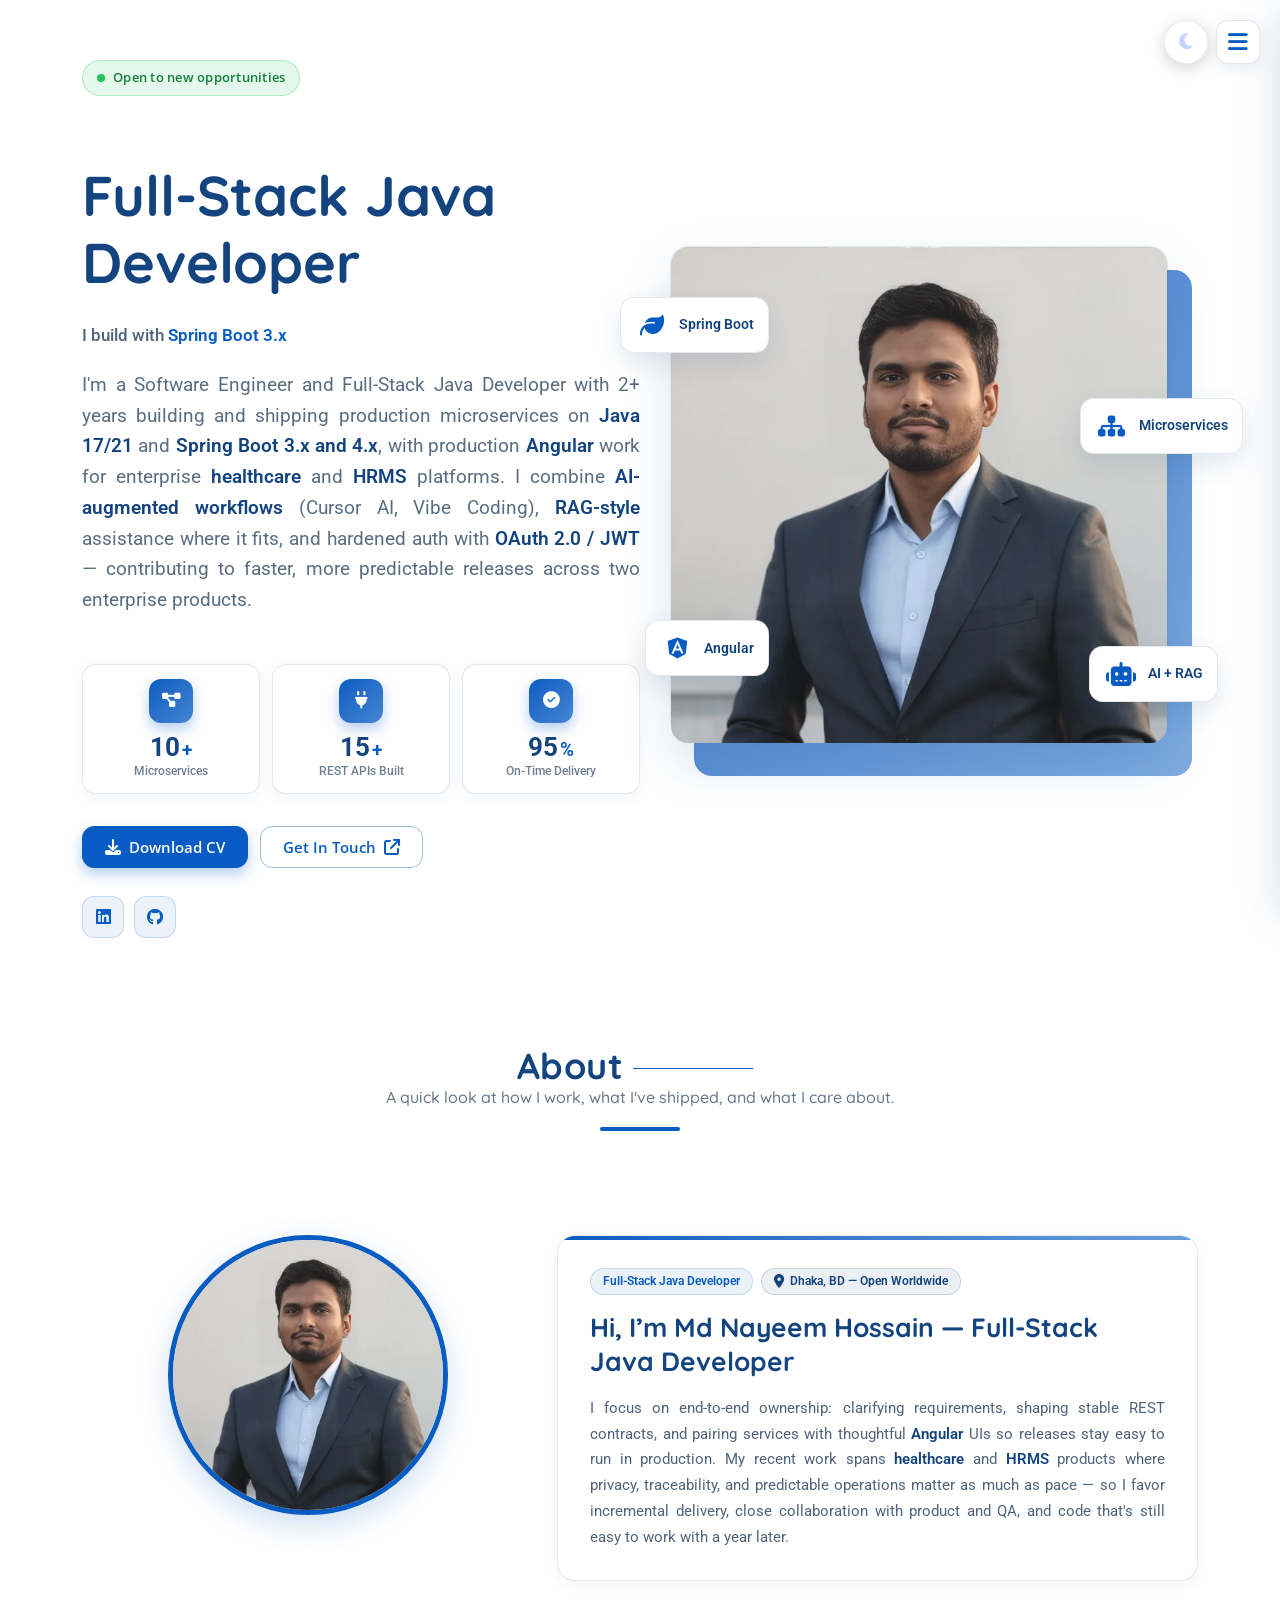
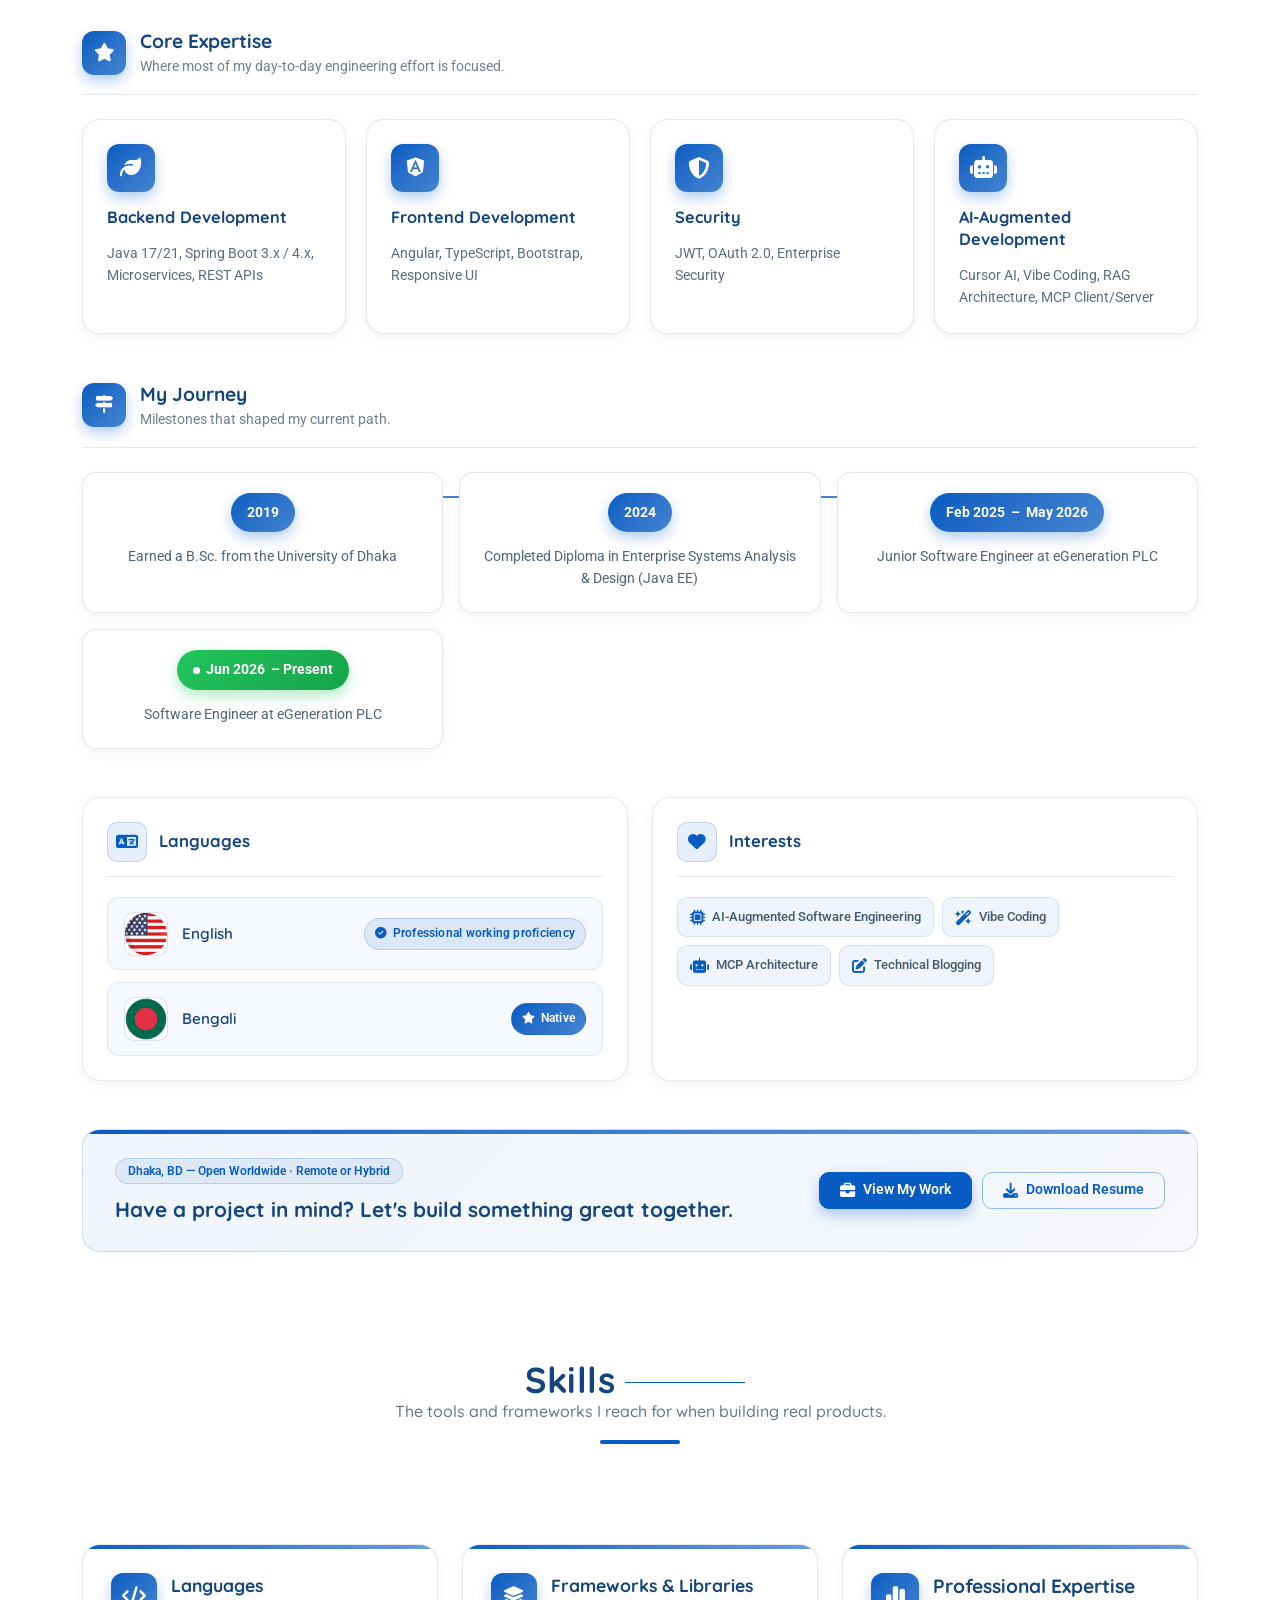
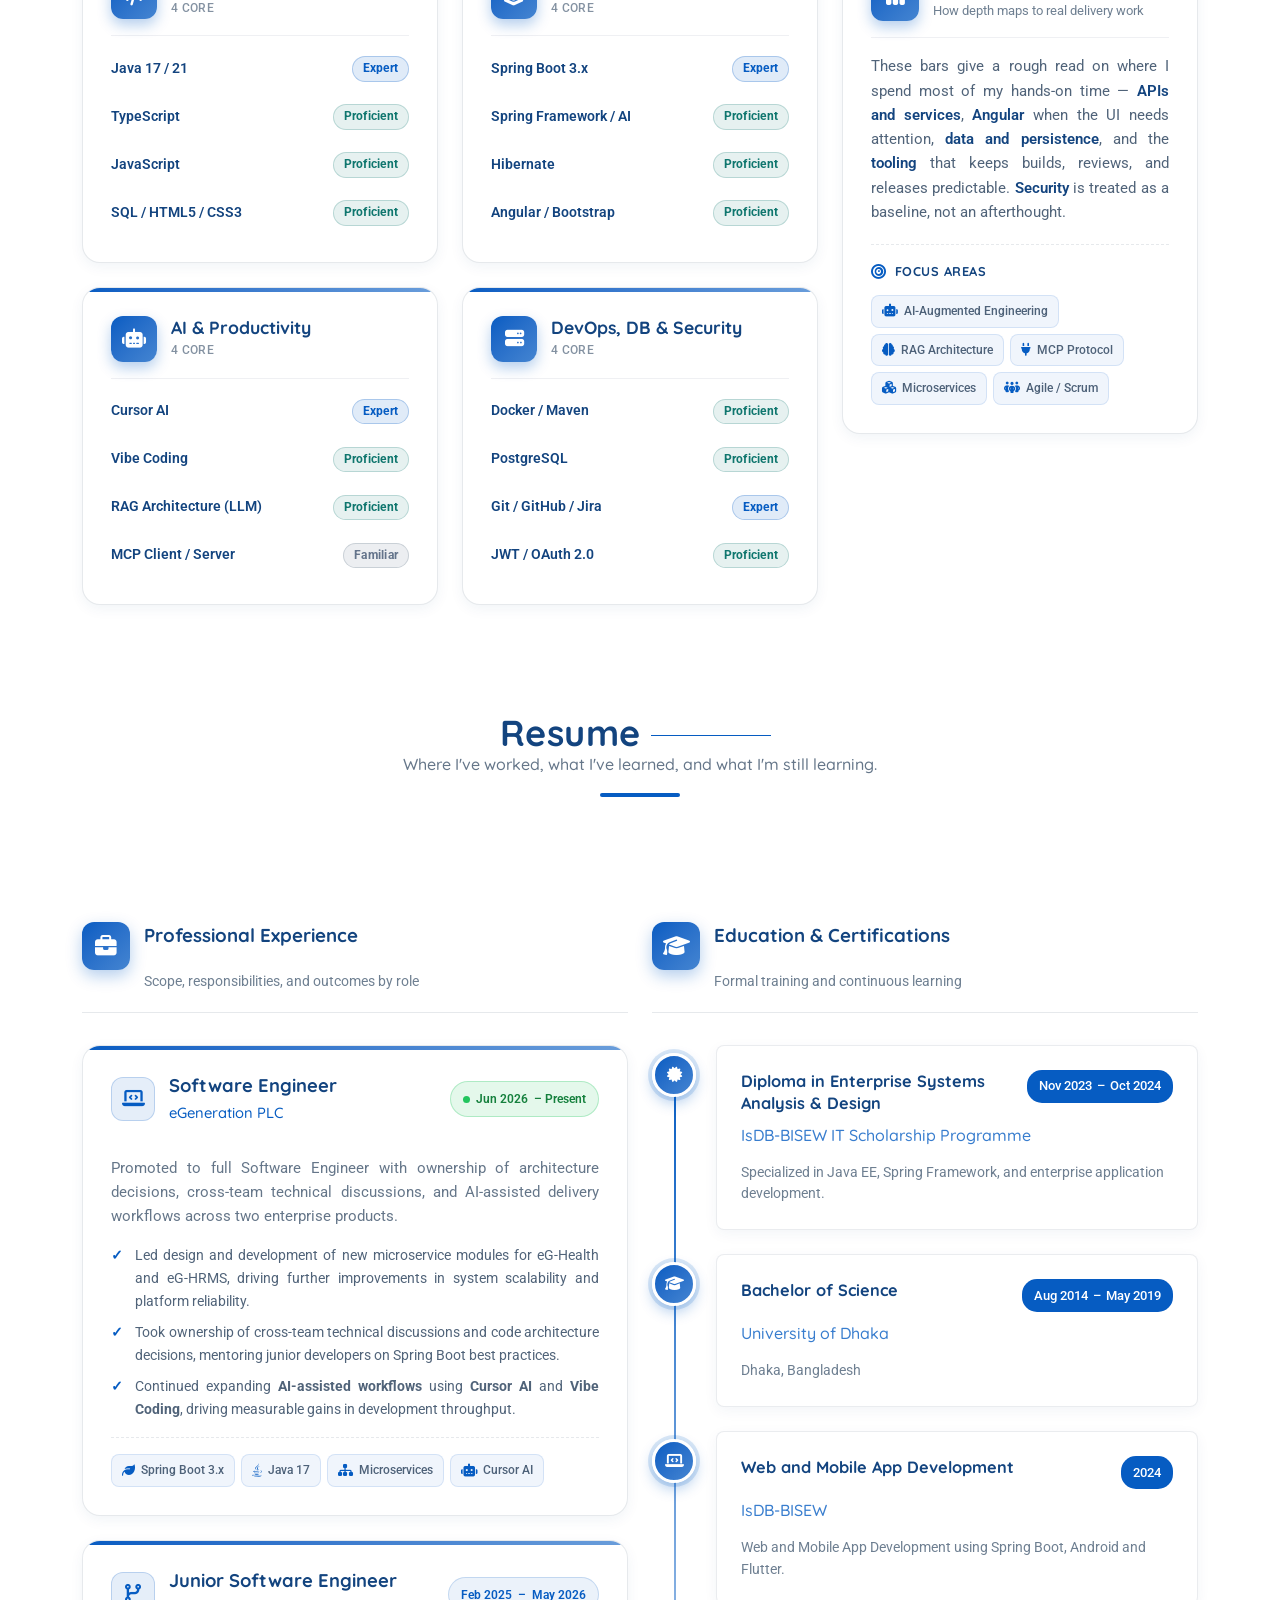
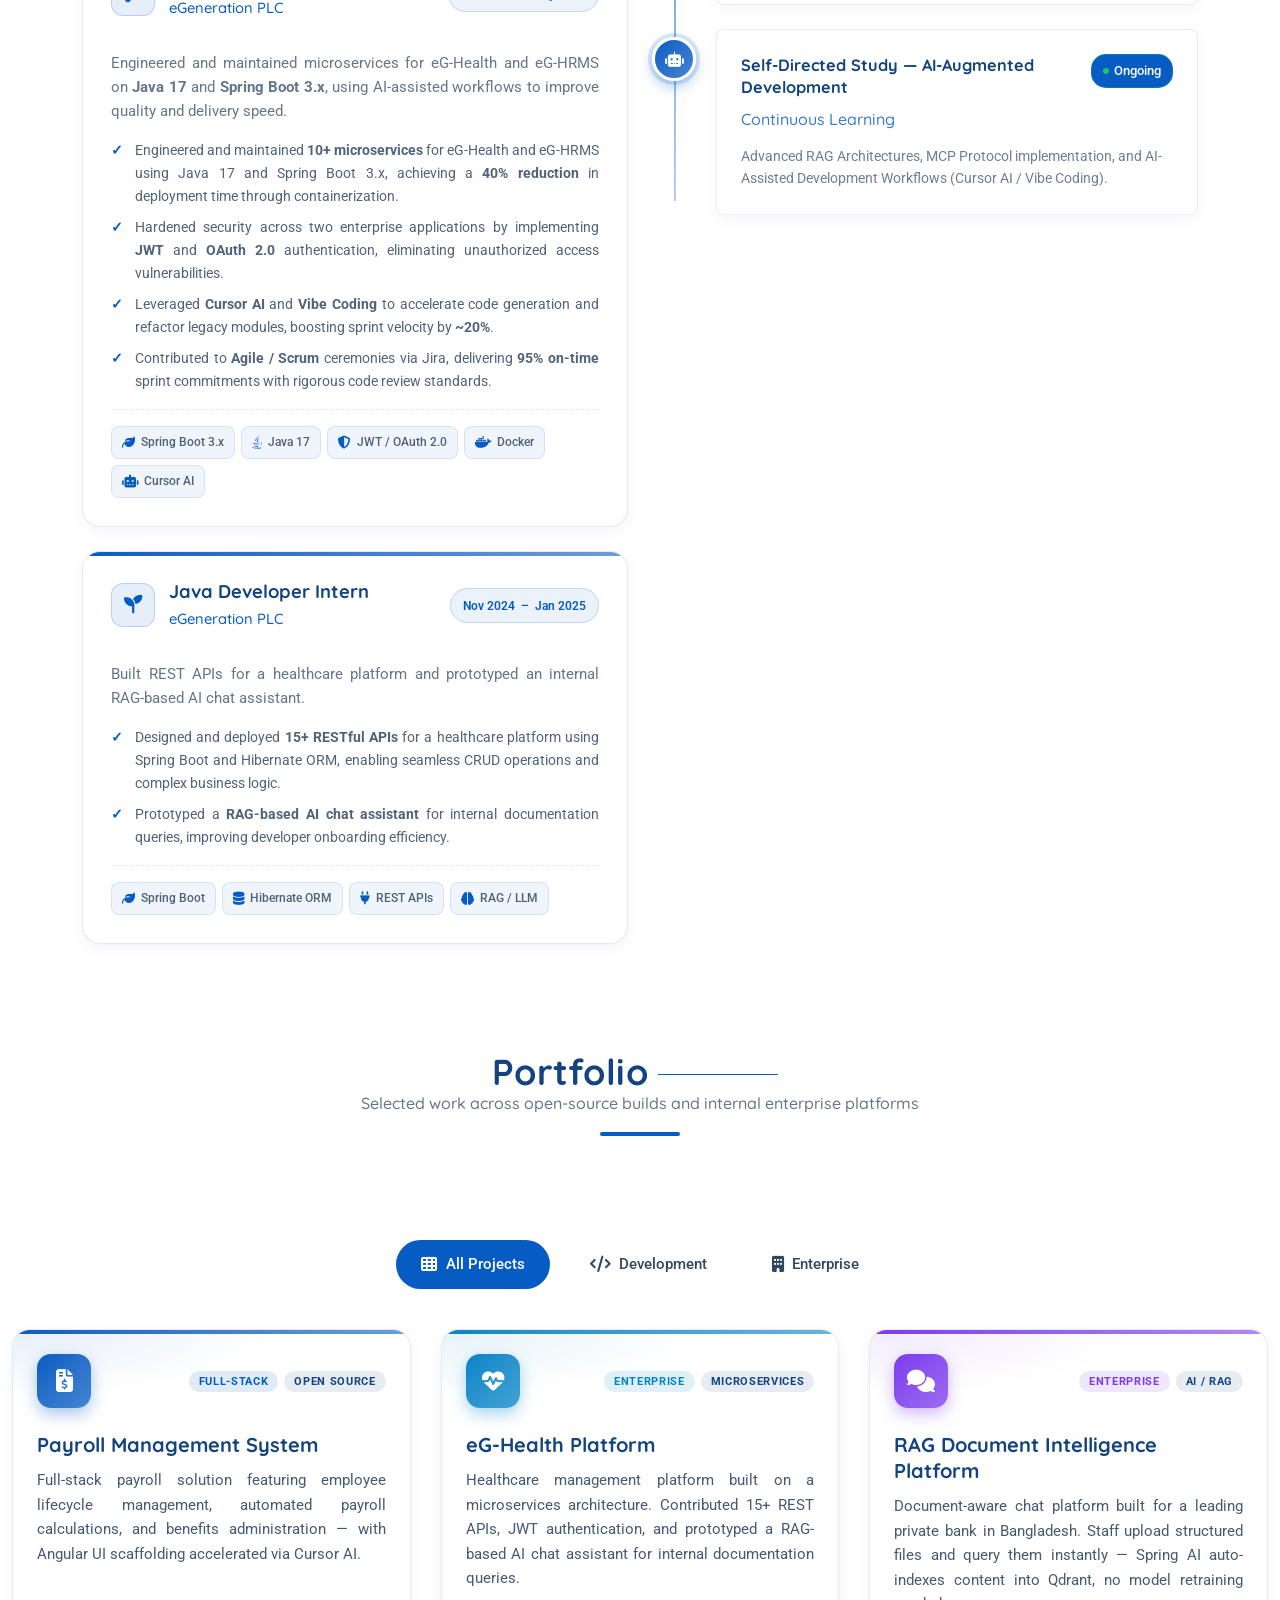
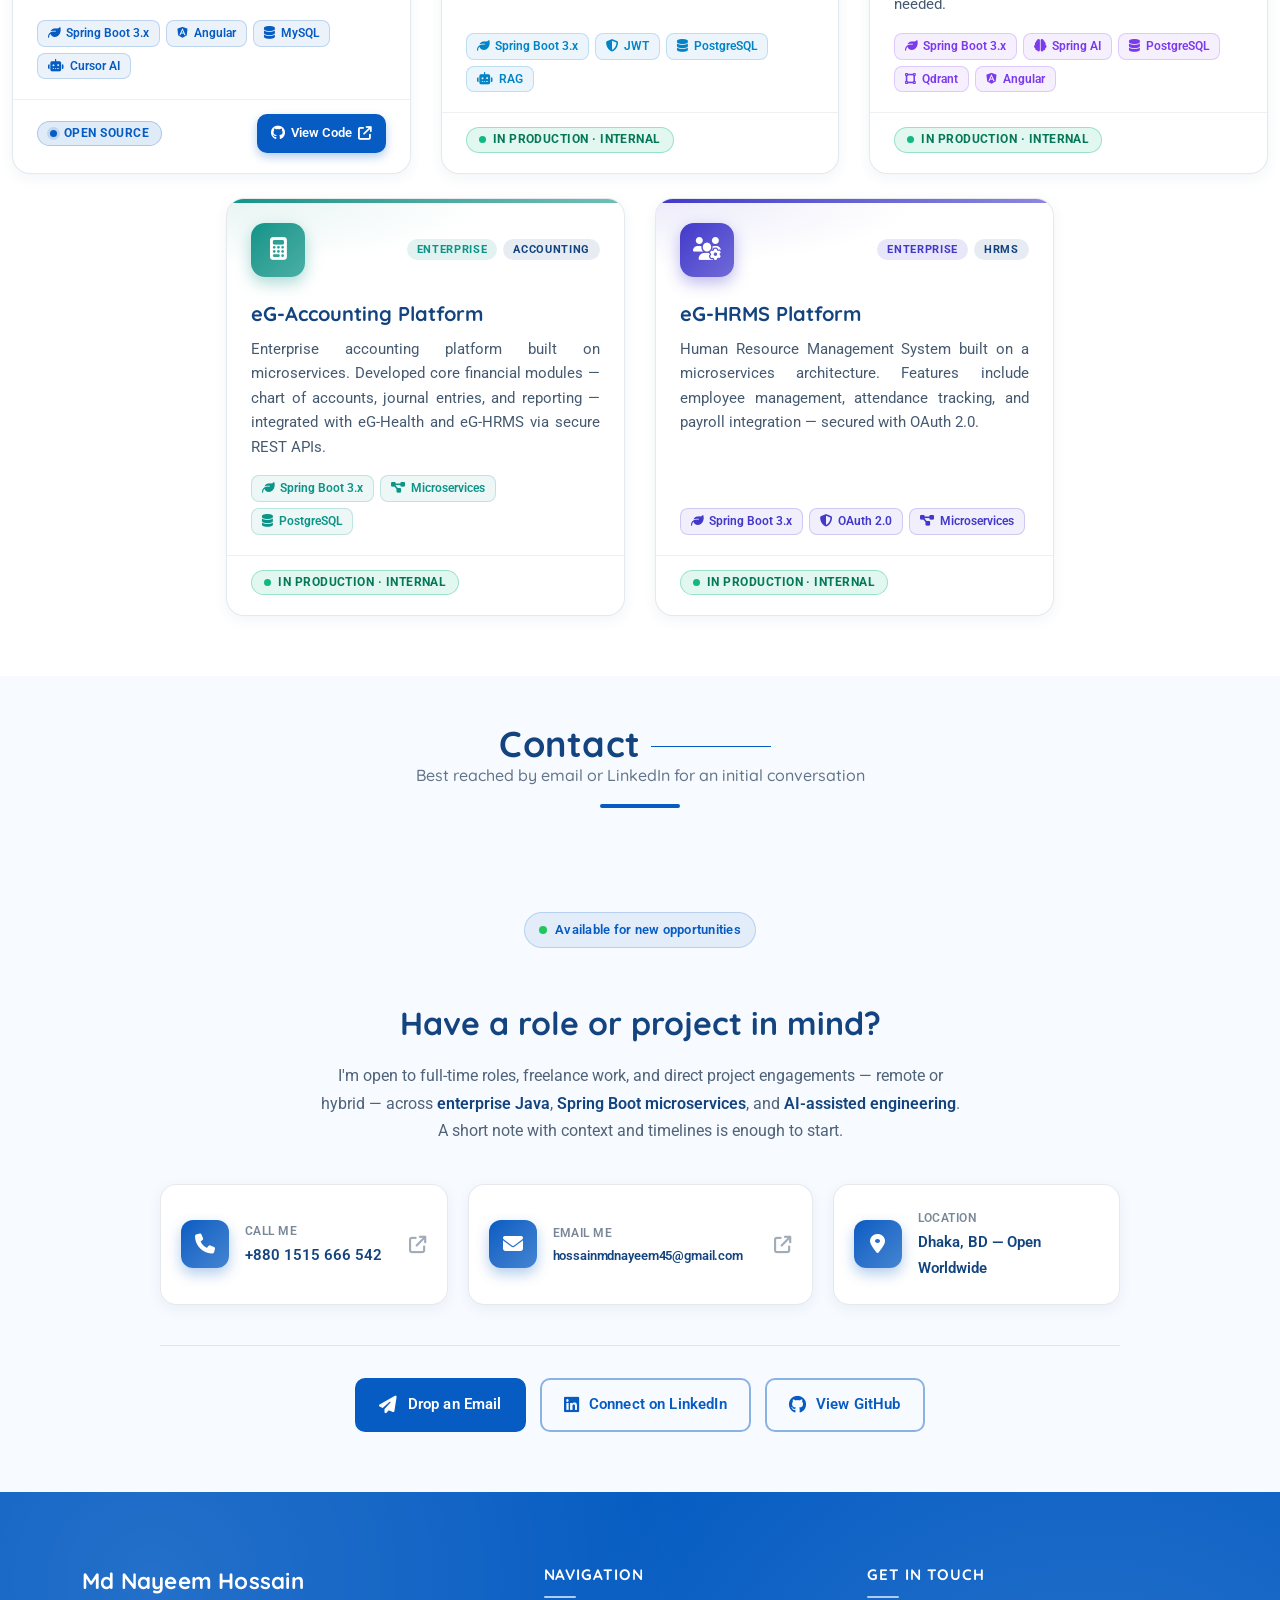
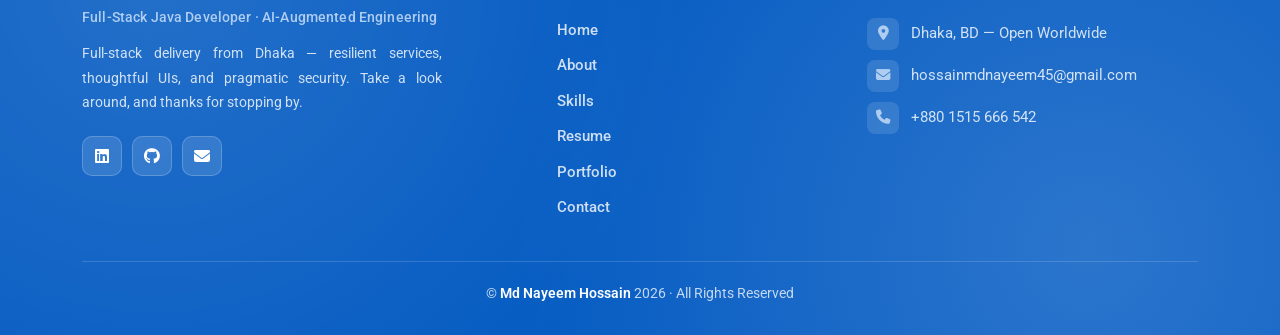
==== commit 7044d61a: "content update and score optimized" ====
--- a/index.html
+++ b/index.html
@@ -267,9 +267,9 @@
     <link rel="icon" href="assets/img/Md_Nayeem_Hossain_Java_Developer_icon.ico" type="image/x-icon">
     <link rel="apple-touch-icon" sizes="180x180" href="assets/img/apple-touch-icon.png">
 
-    <link rel="preload" as="image" href="assets/img/profile-1296.webp"
-        imagesrcset="assets/img/profile-800.webp 800w, assets/img/profile-1296.webp 1296w, assets/img/profile-1600.webp 1600w"
-        imagesizes="(max-width: 575px) 95vw, (max-width: 991px) 90vw, 648px" fetchpriority="high">
+    <link rel="preload" as="image" href="assets/img/profile-400.webp"
+        imagesrcset="assets/img/profile-400.webp 400w, assets/img/profile-800.webp 800w, assets/img/profile-1296.webp 1296w, assets/img/profile-1600.webp 1600w"
+        imagesizes="(max-width: 991px) 90vw, 520px" fetchpriority="high">
 
     <link href="https://fonts.googleapis.com" rel="preconnect">
     <link href="https://fonts.gstatic.com" rel="preconnect" crossorigin>
@@ -282,20 +282,18 @@
             rel="stylesheet">
     </noscript>
 
-    <link href="assets/vendor/bootstrap/css/bootstrap.min.css" rel="stylesheet" media="print" onload="this.media='all'">
+    <link href="assets/css/layout.min.css" rel="stylesheet" media="print" onload="this.media='all'">
+    <link rel="stylesheet" href="assets/vendor/aos/aos.css" media="print" onload="this.media='all'">
+    <link rel="stylesheet" href="assets/css/icons.min.css" media="print" onload="this.media='all'">
+    <link href="assets/css/main.min.css" rel="stylesheet" media="print" onload="this.media='all'">
+    <link href="assets/css/styles.min.css" rel="stylesheet" media="print" onload="this.media='all'">
     <noscript>
-        <link href="assets/vendor/bootstrap/css/bootstrap.min.css" rel="stylesheet">
+        <link href="assets/css/layout.min.css" rel="stylesheet">
+        <link rel="stylesheet" href="assets/vendor/aos/aos.css">
+        <link rel="stylesheet" href="assets/css/icons.min.css">
+        <link href="assets/css/main.min.css" rel="stylesheet">
+        <link href="assets/css/styles.min.css" rel="stylesheet">
     </noscript>
-
-    <link rel="stylesheet" href="assets/vendor/aos/aos.css" media="print" onload="this.media='all'">
-    <link rel="stylesheet" href="assets/css/all.min.css" media="print" onload="this.media='all'">
-    <noscript>
-        <link rel="stylesheet" href="assets/vendor/aos/aos.css">
-        <link rel="stylesheet" href="assets/css/all.min.css">
-    </noscript>
-
-    <link href="assets/css/main.css" rel="stylesheet">
-    <link href="assets/css/styles.css" rel="stylesheet">
 
     <script type="application/ld+json">
   {
@@ -319,7 +317,7 @@
               "about": { "@id": "https://md-nym.github.io/portfolio/#person" },
               "inLanguage": "en",
               "datePublished": "2025-01-01",
-              "dateModified": "2026-06-02"
+              "dateModified": "2026-11-18"
           },
           {
               "@type": "Organization",
@@ -532,10 +530,10 @@
                                 <span class="typed"
                                     data-typed-items="Spring Boot 3.x, Microservices, Angular, AI-Augmented Development, RAG & MCP, Enterprise Apps"></span>
                             </p>
-                            <p class="lead">I'm a Software Engineer and Full-Stack Java Developer with 1.5+ years
+                            <p class="lead">I'm a Software Engineer and Full-Stack Java Developer with 2+ years
                                 building and shipping
                                 production microservices on
-                                <strong>Java 17</strong> and <strong>Spring Boot 3.x</strong>, with production
+                                <strong>Java 17/21</strong> and <strong>Spring Boot 3.x and 4.x</strong>, with production
                                 <strong>Angular</strong> work for enterprise <strong>healthcare</strong> and
                                 <strong>HRMS</strong> platforms. I combine <strong>AI-augmented workflows</strong>
                                 (Cursor AI, Vibe Coding), <strong>RAG-style</strong> assistance where it fits, and
@@ -644,9 +642,9 @@
                             </div>
                             <picture>
                                 <source type="image/webp"
-                                    srcset="assets/img/profile-800.webp 800w, assets/img/profile-1296.webp 1296w, assets/img/profile-1600.webp 1600w"
-                                    sizes="(max-width: 991px) 90vw, 648px">
-                                <img src="assets/img/profile-1296.png"
+                                    srcset="assets/img/profile-400.webp 400w, assets/img/profile-800.webp 800w, assets/img/profile-1296.webp 1296w, assets/img/profile-1600.webp 1600w"
+                                    sizes="(max-width: 991px) 90vw, 520px">
+                                <img src="assets/img/profile-800.png"
                                     alt="Md Nayeem Hossain - Full-Stack Java Developer"
                                     class="img-fluid hero-main-image" width="800" height="800" fetchpriority="high"
                                     onerror="window._ie(this)">
@@ -729,7 +727,7 @@
                                 <i class="fas fa-leaf" aria-hidden="true"></i>
                             </div>
                             <h4>Backend Development</h4>
-                            <p>Java 17, Spring Boot 3.x, Microservices, REST APIs</p>
+                            <p>Java 17/21, Spring Boot 3.x / 4.x, Microservices, REST APIs</p>
                         </article>
                         <article class="expertise-card" data-aos="zoom-in" data-aos-delay="400">
                             <div class="expertise-icon">
@@ -806,7 +804,7 @@
                                 <ul class="about-languages-list">
                                     <li class="about-language-item">
                                         <div class="about-language-flag">
-                                            <img src="assets/img/united-states-flag.png" alt="United States Flag"
+                                            <img src="assets/img/united-states-flag.webp" alt="United States Flag"
                                                 width="40" height="40" loading="lazy" onerror="window._ie(this)">
                                         </div>
                                         <div class="about-language-meta">
@@ -819,7 +817,7 @@
                                     </li>
                                     <li class="about-language-item">
                                         <div class="about-language-flag">
-                                            <img src="assets/img/bangladesh-flag.png" alt="Bangladesh Flag" width="40"
+                                            <img src="assets/img/bangladesh-flag.webp" alt="Bangladesh Flag" width="40"
                                                 height="40" loading="lazy" onerror="window._ie(this)">
                                         </div>
                                         <div class="about-language-meta">
@@ -993,7 +991,7 @@
                                             </div>
                                             <div class="skill-card-title">
                                                 <h3>AI &amp; Productivity</h3>
-                                                <span class="skill-count">3 core</span>
+                                                <span class="skill-count">4 core</span>
                                             </div>
                                         </header>
                                         <div class="skills-animation">
@@ -1001,6 +999,12 @@
                                                 <div class="skill-info">
                                                     <span class="skill-name">Cursor AI</span>
                                                     <span class="skill-tier tier-expert">Expert</span>
+                                                </div>
+                                            </div>
+                                            <div class="skill-item">
+                                                <div class="skill-info">
+                                                    <span class="skill-name">Vibe Coding</span>
+                                                    <span class="skill-tier tier-proficient">Proficient</span>
                                                 </div>
                                             </div>
                                             <div class="skill-item">
@@ -1737,7 +1741,6 @@
     <a href="#top" id="scroll-top" class="scroll-top d-flex align-items-center justify-content-center"
         aria-label="Scroll to top"><i class="fas fa-arrow-up" aria-hidden="true"></i></a>
 
-    <script src="assets/vendor/bootstrap/js/bootstrap.bundle.min.js" defer></script>
     <script src="assets/vendor/aos/aos.js" defer></script>
     <script src="assets/vendor/purecounter/purecounter_vanilla.js" defer></script>
     <script src="assets/vendor/waypoints/noframework.waypoints.js" defer></script>
--- a/assets/css/layout.min.css
+++ b/assets/css/layout.min.css
@@ -0,0 +1 @@
+/*! Slim layout utilities replacing Bootstrap grid used by this portfolio */*,::after,::before{box-sizing:border-box}html{-webkit-text-size-adjust:100%}body{margin:0}.container,.container-fluid{width:100%;margin-right:auto;margin-left:auto;padding-right:12px;padding-left:12px}.container{max-width:1140px}@media (min-width:1400px){.container{max-width:1320px}}.row{display:flex;flex-wrap:wrap;margin-right:-12px;margin-left:-12px}.row>*{flex-shrink:0;width:100%;max-width:100%;padding-right:12px;padding-left:12px}.g-0,.g-0>*{--bs-gutter-x:0;--bs-gutter-y:0}.g-0{margin-right:0;margin-left:0}.g-0>*{padding-right:0;padding-left:0}.g-4{--bs-gutter-x:1.5rem;--bs-gutter-y:1.5rem;margin-top:calc(-1 * var(--bs-gutter-y));margin-right:calc(-.5 * var(--bs-gutter-x));margin-left:calc(-.5 * var(--bs-gutter-x))}.g-4>*{padding-right:calc(var(--bs-gutter-x) * .5);padding-left:calc(var(--bs-gutter-x) * .5);margin-top:var(--bs-gutter-y)}.col{flex:1 0 0%}.col-lg-4,.col-lg-5,.col-lg-6,.col-lg-7,.col-lg-8,.col-md-6,.col-xl-4{flex:0 0 auto;width:100%}@media (min-width:768px){.col-md-6{width:50%}}@media (min-width:992px){.col-lg-4{width:33.33333333%}.col-lg-5{width:41.66666667%}.col-lg-6{width:50%}.col-lg-7{width:58.33333333%}.col-lg-8{width:66.66666667%}}@media (min-width:1200px){.col-xl-4{width:33.33333333%}}.d-flex{display:flex!important}.d-xl-none{display:block!important}@media (min-width:1200px){.d-xl-none{display:none!important}}.align-items-center{align-items:center!important}.align-items-stretch{align-items:stretch!important}.justify-content-center{justify-content:center!important}.justify-content-between{justify-content:space-between!important}.text-center{text-align:center!important}.img-fluid{max-width:100%;height:auto}.position-relative{position:relative!important}.fixed-top{position:fixed;top:0;right:0;left:0;z-index:1030}.rounded-circle{border-radius:50%!important}.visually-hidden{position:absolute!important;width:1px!important;height:1px!important;padding:0!important;margin:-1px!important;overflow:hidden!important;clip:rect(0,0,0,0)!important;white-space:nowrap!important;border:0!important}
--- a/assets/css/icons.min.css
+++ b/assets/css/icons.min.css
@@ -0,0 +1 @@
+/*! Font Awesome 6 subset — used icons only */.fa,.fab,.fas{-moz-osx-font-smoothing:grayscale;-webkit-font-smoothing:antialiased;display:var(--fa-display,inline-block);font-style:normal;font-variant:normal;line-height:1;text-rendering:auto}.fa-brands,.fab{font-family:"Font Awesome 6 Brands";font-weight:400}.fa-solid,.fas{font-family:"Font Awesome 6 Free";font-weight:900}.fa-brands:before,.fa-solid:before,.fa:before,.fab:before,.fas:before{content:var(--fa)}@font-face{font-family:"Font Awesome 6 Brands";font-style:normal;font-weight:400;font-display:swap;src:url(../webfonts/fa-brands-400.woff2) format("woff2")}@font-face{font-family:"Font Awesome 6 Free";font-style:normal;font-weight:900;font-display:swap;src:url(../webfonts/fa-solid-900.woff2) format("woff2")}.fa-sun{--fa:"\f185"}.fa-moon{--fa:"\f186"}.fa-house{--fa:"\f015"}.fa-user{--fa:"\f007"}.fa-star{--fa:"\f005"}.fa-file-lines{--fa:"\f15c"}.fa-folder{--fa:"\f07b"}.fa-envelope{--fa:"\f0e0"}.fa-download{--fa:"\f019"}.fa-bars{--fa:"\f0c9"}.fa-diagram-project{--fa:"\f542"}.fa-plug{--fa:"\f1e6"}.fa-circle-check{--fa:"\f058"}.fa-arrow-up-right-from-square{--fa:"\f08e"}.fa-linkedin{--fa:"\f08c"}.fa-github{--fa:"\f09b"}.fa-leaf{--fa:"\f06c"}.fa-sitemap{--fa:"\f0e8"}.fa-angular{--fa:"\f420"}.fa-robot{--fa:"\f544"}.fa-location-dot{--fa:"\f3c5"}.fa-shield-halved{--fa:"\f3ed"}.fa-signs-post{--fa:"\f277"}.fa-language{--fa:"\f1ab"}.fa-heart{--fa:"\f004"}.fa-microchip{--fa:"\f2db"}.fa-wand-magic-sparkles{--fa:"\e2ca"}.fa-pen-to-square{--fa:"\f044"}.fa-briefcase{--fa:"\f0b1"}.fa-code{--fa:"\f121"}.fa-layer-group{--fa:"\f5fd"}.fa-server{--fa:"\f233"}.fa-chart-simple{--fa:"\e473"}.fa-bullseye{--fa:"\f140"}.fa-brain{--fa:"\f5dc"}.fa-cubes{--fa:"\f1b3"}.fa-people-group{--fa:"\e533"}.fa-laptop-code{--fa:"\f5fc"}.fa-code-branch{--fa:"\f126"}.fa-java{--fa:"\f4e4"}.fa-docker{--fa:"\f395"}.fa-seedling{--fa:"\f4d8"}.fa-database{--fa:"\f1c0"}.fa-graduation-cap{--fa:"\f19d"}.fa-certificate{--fa:"\f0a3"}.fa-th{--fa:"\f00a"}.fa-building{--fa:"\f1ad"}.fa-file-invoice-dollar{--fa:"\f571"}.fa-heart-pulse{--fa:"\f21e"}.fa-comments{--fa:"\f086"}.fa-vector-square{--fa:"\f5cb"}.fa-calculator{--fa:"\f1ec"}.fa-users-gear{--fa:"\f509"}.fa-phone{--fa:"\f095"}.fa-paper-plane{--fa:"\f1d8"}.fa-arrow-up{--fa:"\f062"}
--- a/assets/css/main.min.css
+++ b/assets/css/main.min.css
@@ -0,0 +1 @@
+@charset "UTF-8";:root{--default-font:"Roboto",system-ui,-apple-system,"Segoe UI",Roboto,"Helvetica Neue",Arial,"Noto Sans","Liberation Sans",sans-serif,"Apple Color Emoji","Segoe UI Emoji","Segoe UI Symbol","Noto Color Emoji";--heading-font:"Quicksand",sans-serif;--nav-font:"Open Sans",sans-serif}:root{--background-color:#ffffff;--default-color:#314862;--heading-color:#13447f;--accent-color:#065cc2;--surface-color:#ffffff;--contrast-color:#ffffff}:root{--nav-color:#314862;--nav-hover-color:#065cc2;--nav-mobile-background-color:#11427d;--nav-dropdown-background-color:#065cc2;--nav-dropdown-color:#acc4e0;--nav-dropdown-hover-color:#ffffff}.light-background{--background-color:#f7faff;--surface-color:#ffffff}.dark-background{--background-color:#065cc2;--default-color:#ffffff;--heading-color:#ffffff;--accent-color:#afcdf1;--surface-color:#2973cc;--contrast-color:#ffffff}:root{scroll-behavior:smooth}body{color:var(--default-color);background-color:var(--background-color);font-family:var(--default-font)}a{color:var(--accent-color);text-decoration:none;transition:.3s}a:hover{color:color-mix(in srgb,var(--accent-color),transparent 25%);text-decoration:none}h1,h2,h3,h4,h5,h6{color:var(--heading-color);font-family:var(--heading-font)}.header{--background-color:rgba(255, 255, 255, 0);color:var(--default-color);background-color:var(--background-color);padding:15px 0;transition:all .5s;z-index:997}.header .logo{line-height:1}.header .logo img{max-height:32px;margin-right:8px}.header .logo .sitename{font-size:30px;margin:0;font-weight:700;color:var(--heading-color)}.mobile-nav-toggle{color:var(--nav-color);position:fixed;top:20px;right:20px;font-size:32px;line-height:0;cursor:pointer;display:block!important;z-index:998;transition:.3s}.mobile-nav-toggle:hover{color:var(--nav-hover-color)}.navmenu{position:fixed;top:0;bottom:0;right:-300px;z-index:997;transition:.3s;width:300px;overflow:hidden}.navmenu .profile-img img{margin:15px auto;display:block;width:160px;border:8px solid color-mix(in srgb,var(--contrast-color),transparent 85%)}.navmenu .logo{line-height:1;margin-bottom:15px}.navmenu .logo img{max-height:32px;margin-right:8px}.navmenu .logo .sitename{font-size:24px;margin:0;font-weight:700;color:var(--contrast-color)}.navmenu .social-links{margin:0 0 20px 0}.navmenu .social-links a{font-size:16px;display:inline-flex;align-items:center;justify-content:center;padding:0;background:color-mix(in srgb,var(--contrast-color),transparent 90%);color:var(--contrast-color);margin:0 2px;border-radius:50%;width:40px;height:40px;transition:.3s}.navmenu .social-links a i{margin:0}.navmenu .social-links a:hover{color:var(--contrast-color);background:var(--accent-color)}.navmenu ul{display:block;list-style:none;padding:10px 0;margin:0;overflow-y:auto;transition:.3s;z-index:998}.navmenu a,.navmenu a:focus{color:var(--nav-dropdown-color);padding:10px 20px;font-family:var(--nav-font);font-size:17px;font-weight:500;display:flex;align-items:center;justify-content:space-between;white-space:nowrap;transition:.3s}.navmenu a i,.navmenu a:focus i{font-size:12px;line-height:0;margin-left:5px;width:30px;height:30px;display:flex;align-items:center;justify-content:center;border-radius:50%;transition:.3s;background-color:color-mix(in srgb,var(--accent-color),transparent 90%)}.navmenu a i:hover,.navmenu a:focus i:hover{background-color:var(--accent-color);color:var(--contrast-color)}.navmenu .active,.navmenu .active:focus,.navmenu a:hover{color:var(--nav-dropdown-hover-color)}.navmenu .active i,.navmenu .active:focus i{background-color:var(--accent-color);color:var(--contrast-color);transform:rotate(180deg)}.navmenu .dropdown ul{position:static;display:none;z-index:99;padding:10px 0;margin:10px 20px;box-shadow:none;transition:all .5s ease-in-out}.navmenu .dropdown>.dropdown-active{display:block;background-color:var(--nav-dropdown-background-color);border:1px solid color-mix(in srgb,var(--nav-dropdown-color),transparent 90%)}.mobile-nav-active{overflow:hidden}.mobile-nav-active .mobile-nav-toggle{right:310px;font-size:36px}.mobile-nav-active .navmenu{position:fixed;overflow:hidden;top:0;bottom:0;right:0;background-color:var(--nav-mobile-background-color);transition:.3s}.footer{color:var(--default-color);background-color:var(--background-color);font-size:14px;padding:40px 0;position:relative}.footer .copyright p{margin-bottom:0}.footer .social-links{margin-top:20px}.footer .social-links a{display:flex;align-items:center;justify-content:center;width:40px;height:40px;border-radius:50%;border:1px solid color-mix(in srgb,var(--default-color),transparent 50%);font-size:16px;color:color-mix(in srgb,var(--default-color),transparent 50%);margin:0 5px;transition:.3s}.footer .social-links a:hover{color:var(--accent-color);border-color:var(--accent-color)}.footer .credits{margin-top:10px;font-size:13px;text-align:center}.scroll-top{position:fixed;visibility:hidden;opacity:0;right:15px;bottom:-15px;z-index:99999;background-color:var(--accent-color);width:44px;height:44px;border-radius:50px;transition:all .4s}.scroll-top i{font-size:24px;color:var(--contrast-color);line-height:0}.scroll-top:hover{background-color:color-mix(in srgb,var(--accent-color),transparent 20%);color:var(--contrast-color)}.scroll-top.active{visibility:visible;opacity:1;bottom:15px}@media screen and (max-width:768px){[data-aos-delay]{transition-delay:0s!important}}.page-title{color:var(--default-color);background-color:var(--background-color);padding:25px 0;position:relative}.page-title h1{font-size:24px;font-weight:700}.page-title .breadcrumbs ol{display:flex;flex-wrap:wrap;list-style:none;padding:0;margin:0;font-size:14px;font-weight:400}.page-title .breadcrumbs ol li+li{padding-left:10px}.page-title .breadcrumbs ol li+li::before{content:"/";display:inline-block;padding-right:10px;color:color-mix(in srgb,var(--default-color),transparent 70%)}.section,section{color:var(--default-color);background-color:var(--background-color);padding:60px 0;overflow:clip}.section-title{padding-bottom:60px;position:relative}.section-title h2{font-size:36px;font-weight:700;padding:0;line-height:1px;margin:0;letter-spacing:.5px;position:relative}.section-title h2::after{content:"";width:120px;height:1px;display:inline-block;background:var(--accent-color);margin:10px 10px}.section-title p{color:color-mix(in srgb,var(--default-color),transparent 25%);margin:5px 0 0 0;font-size:16px;font-weight:500;font-family:var(--heading-font)}.hero{padding:120px 0;position:relative;overflow:hidden;min-height:100vh;display:flex;align-items:center}.hero::before{content:"";position:absolute;top:0;left:0;right:0;bottom:0;background-size:cover;opacity:.08;z-index:1}.hero .container{position:relative;z-index:2}@media (max-width:991px){.hero .hero-content{padding:60px 30px;text-align:center}}@media (max-width:576px){.hero .hero-content{padding:40px 20px}}.hero .content-wrapper{max-width:600px}.hero .hero-title{font-size:3.5rem;font-weight:700;margin-bottom:1.5rem;line-height:1.2}@media (max-width:768px){.hero .hero-title{font-size:2.8rem}}@media (max-width:576px){.hero .hero-title{font-size:2.2rem}}.hero .hero-title .typed{color:var(--accent-color);position:relative}.hero .lead{font-size:1.2rem;color:color-mix(in srgb,var(--default-color),transparent 20%);margin-bottom:3rem;line-height:1.6}@media (max-width:768px){.hero .lead{font-size:1.1rem;margin-bottom:2rem}}.hero .hero-stats{display:flex;gap:2rem;margin-bottom:3rem}@media (max-width:768px){.hero .hero-stats{justify-content:center;gap:1.5rem;margin-bottom:2rem}}@media (max-width:576px){.hero .hero-stats{flex-direction:column;gap:1rem}}.hero .hero-stats .stat-item{display:flex;flex-direction:column;align-items:center}.hero .hero-stats .stat-item .purecounter{font-size:2rem;font-weight:700;color:var(--accent-color);line-height:1}.hero .hero-stats .stat-item .stat-label{font-size:.9rem;color:color-mix(in srgb,var(--default-color),transparent 40%);margin-top:.25rem}.hero .hero-actions{display:flex;gap:1rem;margin-bottom:3rem}@media (max-width:768px){.hero .hero-actions{justify-content:center;margin-bottom:2rem}}@media (max-width:576px){.hero .hero-actions{flex-direction:column;align-items:center}}.hero .hero-actions .btn{padding:12px 30px;font-weight:600;border-radius:50px;text-decoration:none;transition:all .3s ease}.hero .hero-actions .btn.btn-primary{background-color:var(--accent-color);color:var(--contrast-color);border:2px solid var(--accent-color)}.hero .hero-actions .btn.btn-primary:hover{background-color:transparent;color:var(--accent-color)}.hero .hero-actions .btn.btn-outline{background-color:transparent;color:var(--default-color);border:2px solid color-mix(in srgb,var(--default-color),transparent 70%)}.hero .hero-actions .btn.btn-outline:hover{background-color:var(--accent-color);color:var(--contrast-color);border-color:var(--accent-color)}.hero .social-links{display:flex;gap:1rem}@media (max-width:768px){.hero .social-links{justify-content:center}}.hero .social-links a{width:45px;height:45px;display:flex;align-items:center;justify-content:center;border-radius:50%;background-color:var(--surface-color);color:var(--default-color);text-decoration:none;transition:all .3s ease;box-shadow:0 2px 10px color-mix(in srgb,var(--default-color),transparent 90%)}.hero .social-links a:hover{background-color:var(--accent-color);color:var(--contrast-color);transform:translateY(-3px)}.hero .social-links a i{font-size:1.2rem}.hero .hero-image{position:relative;display:flex;align-items:center;justify-content:center;padding:60px 30px}@media (max-width:991px){.hero .hero-image{min-height:auto;padding:40px 30px}}.hero .image-container{position:relative;max-width:500px;width:100%}.hero .hero-main-image{border-radius:20px;box-shadow:0 20px 60px color-mix(in srgb,var(--default-color),transparent 85%);position:relative;z-index:2}.hero .image-overlay{position:absolute;top:20px;left:20px;right:-20px;bottom:-20px;background:linear-gradient(45deg,var(--accent-color),color-mix(in srgb,var(--accent-color),transparent 30%));border-radius:20px;z-index:1}.hero .floating-elements{position:absolute;top:0;left:0;right:0;bottom:0;z-index:3}.hero .floating-card{position:absolute;background-color:var(--surface-color);padding:15px 20px;border-radius:15px;box-shadow:0 10px 30px color-mix(in srgb,var(--default-color),transparent 90%);display:flex;align-items:center;gap:10px;white-space:nowrap;animation:float 6s ease-in-out infinite}@media (max-width:768px){.hero .floating-card{padding:10px 15px;font-size:.9rem}}.hero .floating-card i{font-size:1.5rem;color:var(--accent-color)}@media (max-width:768px){.hero .floating-card i{font-size:1.2rem}}.hero .floating-card span{font-weight:600;color:var(--default-color)}.hero .floating-card.card-1{top:10%;left:-10%;animation-delay:0s}@media (max-width:768px){.hero .floating-card.card-1{top:5%;left:-5%}}.hero .floating-card.card-2{top:30%;right:-15%;animation-delay:2s}@media (max-width:768px){.hero .floating-card.card-2{top:30%;right:-10%}}.hero .floating-card.card-3{bottom:15%;left:-5%;animation-delay:4s}@media (max-width:768px){.hero .floating-card.card-3{bottom:10%;left:0}}.hero .floating-card.card-4{bottom:10%;right:-10%;animation-delay:6s}@media (max-width:768px){.hero .floating-card.card-4{bottom:5%;right:-5%}}@keyframes float{0%,100%{transform:translateY(0)}50%{transform:translateY(-20px)}}.about .profile-image-wrapper{position:relative}.about .profile-image-wrapper .profile-image{position:relative;width:280px;height:280px;margin:0 auto 40px;border-radius:50%;overflow:hidden;border:5px solid var(--accent-color);box-shadow:0 10px 30px color-mix(in srgb,var(--accent-color),transparent 80%)}.about .profile-image-wrapper .profile-image img{width:100%;height:100%;object-fit:cover}@media (max-width:768px){.about .profile-image-wrapper .profile-image{width:200px;height:200px}}.about .profile-image-wrapper .signature-section{text-align:center}.about .profile-image-wrapper .signature-section .signature{max-width:200px;height:auto;margin-bottom:15px;opacity:.8}.about .profile-image-wrapper .signature-section .quote{font-style:italic;color:color-mix(in srgb,var(--default-color),transparent 30%);font-size:14px;margin:0;max-width:250px;margin:0 auto}.about .about-content .intro,.about .intro{margin-bottom:40px}.about .about-content .intro h2,.about .intro h2{font-size:2.5rem;margin-bottom:20px;font-weight:700}@media (max-width:768px){.about .about-content .intro h2,.about .intro h2{font-size:2rem;text-align:center}}.about .about-content .intro p,.about .intro p{font-size:16px;line-height:1.7;color:color-mix(in srgb,var(--default-color),transparent 20%)}@media (max-width:768px){.about .about-content .intro p,.about .intro p{text-align:center}}.about .about-content .skills-grid{display:grid;grid-template-columns:repeat(auto-fit,minmax(200px,1fr));gap:20px;margin-bottom:40px}.about .about-content .skills-grid .skill-item{text-align:center;padding:20px;border-radius:10px;background:color-mix(in srgb,var(--accent-color),transparent 94%);border:1px solid color-mix(in srgb,var(--accent-color),transparent 85%);transition:all .3s ease}.about .about-content .skills-grid .skill-item:hover{transform:translateY(-5px);box-shadow:0 10px 25px color-mix(in srgb,var(--accent-color),transparent 85%)}.about .about-content .skills-grid .skill-item .skill-icon{width:60px;height:60px;margin:0 auto 15px;display:flex;align-items:center;justify-content:center;background:var(--accent-color);border-radius:50%;color:var(--contrast-color);font-size:24px}.about .about-content .skills-grid .skill-item h4{font-size:18px;margin-bottom:10px;color:var(--heading-color)}.about .about-content .skills-grid .skill-item p{font-size:14px;color:color-mix(in srgb,var(--default-color),transparent 30%);margin:0}.about .about-content .journey-timeline{margin-bottom:40px}.about .about-content .journey-timeline .timeline-item{display:flex;align-items:center;margin-bottom:20px;padding:15px;border-left:3px solid var(--accent-color);background:color-mix(in srgb,var(--surface-color),transparent 30%);border-radius:0 8px 8px 0;transition:all .3s ease}.about .about-content .journey-timeline .timeline-item:hover{background:color-mix(in srgb,var(--accent-color),transparent 95%);border-left-color:color-mix(in srgb,var(--accent-color),transparent 10%)}.about .about-content .journey-timeline .timeline-item:last-child{margin-bottom:0}.about .about-content .journey-timeline .timeline-item .year{font-weight:700;color:var(--accent-color);font-size:18px;min-width:80px;margin-right:20px}.about .about-content .journey-timeline .timeline-item .description{color:color-mix(in srgb,var(--default-color),transparent 20%);font-size:15px;line-height:1.5}@media (max-width:576px){.about .about-content .journey-timeline .timeline-item{flex-direction:column;align-items:flex-start}.about .about-content .journey-timeline .timeline-item .year{margin-right:0;margin-bottom:8px}}.about .about-content .cta-section .fun-fact{display:flex;align-items:center;justify-content:center;margin-bottom:30px;padding:15px 25px;background:color-mix(in srgb,var(--accent-color),transparent 94%);border-radius:50px;border:1px solid color-mix(in srgb,var(--accent-color),transparent 85%)}.about .about-content .cta-section .fun-fact .emoji{font-size:20px;margin-right:10px}.about .about-content .cta-section .fun-fact .text{color:color-mix(in srgb,var(--default-color),transparent 20%);font-size:14px;font-weight:500}@media (max-width:768px){.about .about-content .cta-section .fun-fact{justify-content:center;text-align:center}}.about .about-content .cta-section .action-buttons{display:flex;gap:15px;justify-content:center}@media (max-width:576px){.about .about-content .cta-section .action-buttons{flex-direction:column;align-items:center}}.about .about-content .cta-section .action-buttons .btn{padding:12px 30px;font-weight:600;border-radius:50px;text-decoration:none;transition:all .3s ease;font-size:15px}.about .about-content .cta-section .action-buttons .btn.btn-primary{background:var(--accent-color);color:var(--contrast-color);border:2px solid var(--accent-color)}.about .about-content .cta-section .action-buttons .btn.btn-primary:hover{background:color-mix(in srgb,var(--accent-color),#000 10%);border-color:color-mix(in srgb,var(--accent-color),#000 10%);transform:translateY(-2px)}.about .about-content .cta-section .action-buttons .btn.btn-outline{background:0 0;color:var(--accent-color);border:2px solid var(--accent-color)}.about .about-content .cta-section .action-buttons .btn.btn-outline:hover{background:var(--accent-color);color:var(--contrast-color);transform:translateY(-2px)}@media (max-width:992px){.about .profile-image-wrapper{margin-bottom:40px}}.skills .skills-grid .skill-card{background:linear-gradient(135deg,var(--surface-color) 0,color-mix(in srgb,var(--surface-color),var(--accent-color) 5%) 100%);border-radius:15px;padding:30px;height:100%;position:relative;overflow:hidden;border:1px solid color-mix(in srgb,var(--accent-color),transparent 85%);transition:all .3s ease}.skills .skills-grid .skill-card:before{content:"";position:absolute;top:0;left:0;width:100%;height:3px;background:linear-gradient(90deg,var(--accent-color),color-mix(in srgb,var(--accent-color),var(--heading-color) 30%))}.skills .skills-grid .skill-card:hover{transform:translateY(-10px);box-shadow:0 20px 40px color-mix(in srgb,var(--accent-color),transparent 80%);border-color:color-mix(in srgb,var(--accent-color),transparent 60%)}.skills .skills-grid .skill-card .skill-header{display:flex;align-items:center;margin-bottom:25px;gap:15px}.skills .skills-grid .skill-card .skill-header i{font-size:28px;color:var(--accent-color);width:50px;height:50px;display:flex;align-items:center;justify-content:center;background:color-mix(in srgb,var(--accent-color),transparent 90%);border-radius:12px}.skills .skills-grid .skill-card .skill-header h3{font-size:20px;margin:0;color:var(--heading-color)}.skills .skills-grid .skill-card .skill-item{margin-bottom:20px}.skills .skills-grid .skill-card .skill-item:last-child{margin-bottom:0}.skills .skills-grid .skill-card .skill-item .skill-info{display:flex;justify-content:space-between;align-items:center;margin-bottom:8px}.skills .skills-grid .skill-card .skill-item .skill-info .skill-name{font-weight:600;color:var(--heading-color);font-size:15px}.skills .skills-grid .skill-card .skill-item .skill-info .skill-percentage{font-size:14px;font-weight:700;color:var(--accent-color)}.skills .skills-grid .skill-card .skill-item .skill-bar{height:6px;background:color-mix(in srgb,var(--default-color),transparent 92%);border-radius:10px;overflow:hidden;position:relative}.skills .skills-grid .skill-card .skill-item .skill-bar .progress-bar{height:100%;background:linear-gradient(45deg,var(--accent-color),color-mix(in srgb,var(--accent-color),var(--heading-color) 20%));border-radius:10px;width:0;transition:width 1.8s cubic-bezier(.4, 0, .2, 1);position:relative}.skills .skills-grid .skill-card .skill-item .skill-bar .progress-bar:after{content:"";position:absolute;top:0;left:0;right:0;bottom:0;background:linear-gradient(90deg,transparent,rgba(255,255,255,.3),transparent);animation:shimmer 2s infinite}.skills .skills-summary{background:var(--surface-color);padding:40px 30px;border-radius:15px;height:fit-content;position:sticky;top:20px;box-shadow:0 10px 30px color-mix(in srgb,var(--default-color),transparent 90%)}.skills .skills-summary h3{color:var(--heading-color);margin-bottom:20px;font-size:24px}.skills .skills-summary p{color:color-mix(in srgb,var(--default-color),transparent 20%);margin-bottom:30px;line-height:1.6}.skills .skills-summary .summary-stats{margin-bottom:30px}.skills .skills-summary .summary-stats .stat-item{display:flex;align-items:center;margin-bottom:20px;gap:15px}.skills .skills-summary .summary-stats .stat-item:last-child{margin-bottom:0}.skills .skills-summary .summary-stats .stat-item .stat-circle{width:50px;height:50px;border-radius:50%;background:linear-gradient(135deg,var(--accent-color),color-mix(in srgb,var(--accent-color),var(--heading-color) 30%));display:flex;align-items:center;justify-content:center;flex-shrink:0}.skills .skills-summary .summary-stats .stat-item .stat-circle i{color:var(--contrast-color);font-size:20px}.skills .skills-summary .summary-stats .stat-item .stat-info .stat-number{display:block;font-size:24px;font-weight:700;color:var(--heading-color);line-height:1}.skills .skills-summary .summary-stats .stat-item .stat-info .stat-label{font-size:14px;color:color-mix(in srgb,var(--default-color),transparent 30%)}.skills .skills-summary .skills-badges h4{color:var(--heading-color);margin-bottom:15px;font-size:18px}.skills .skills-summary .skills-badges .badge-list{display:flex;flex-wrap:wrap;gap:10px}.skills .skills-summary .skills-badges .badge-list .skill-badge{background:linear-gradient(45deg,var(--accent-color),color-mix(in srgb,var(--accent-color),var(--heading-color) 20%));color:var(--contrast-color);padding:8px 16px;border-radius:20px;font-size:12px;font-weight:600;text-transform:uppercase;letter-spacing:.5px}@keyframes shimmer{0%{transform:translateX(-100%)}100%{transform:translateX(100%)}}@media (max-width:991px){.skills .skills-summary{margin-top:30px;position:relative;top:auto}}@media (max-width:767px){.skills .skills-grid .skill-card{padding:25px 20px}.skills .skills-grid .skill-card .skill-header{flex-direction:column;text-align:center;gap:10px}.skills .skills-grid .skill-card .skill-header h3{font-size:18px}.skills .skills-summary{padding:30px 20px}.skills .skills-summary .summary-stats .stat-item .stat-circle{width:45px;height:45px}.skills .skills-summary .summary-stats .stat-item .stat-circle i{font-size:18px}.skills .skills-summary .summary-stats .stat-item .stat-info .stat-number{font-size:20px}}.resume .section-header{margin-bottom:2.5rem}.resume .section-header h2{font-size:1.8rem;font-weight:700;margin-bottom:1rem;display:flex;align-items:center;gap:.75rem}.resume .section-header h2 i{color:var(--accent-color);font-size:1.5rem}.resume .section-header .section-subtitle{color:color-mix(in srgb,var(--default-color),transparent 30%);font-size:1rem;line-height:1.6}.resume .experience-section{padding-right:1.5rem}.resume .experience-section .experience-cards .experience-card{background:var(--surface-color);border:1px solid color-mix(in srgb,var(--default-color),transparent 90%);border-radius:12px;padding:1.8rem;margin-bottom:1.5rem;transition:all .3s ease;position:relative;overflow:hidden}.resume .experience-section .experience-cards .experience-card::before{content:"";position:absolute;top:0;left:0;width:4px;height:100%;background:linear-gradient(135deg,var(--accent-color),color-mix(in srgb,var(--accent-color),transparent 30%))}.resume .experience-section .experience-cards .experience-card:hover{box-shadow:0 8px 30px color-mix(in srgb,var(--default-color),transparent 85%);transform:translateY(-5px)}.resume .experience-section .experience-cards .experience-card .card-header{display:flex;justify-content:space-between;align-items:flex-start;margin-bottom:1rem}.resume .experience-section .experience-cards .experience-card .card-header .role-info h3{color:var(--heading-color);font-size:1.25rem;font-weight:600;margin-bottom:.25rem}.resume .experience-section .experience-cards .experience-card .card-header .role-info h4{color:var(--accent-color);font-size:1rem;font-weight:500;margin:0}.resume .experience-section .experience-cards .experience-card .card-header .duration{background:color-mix(in srgb,var(--accent-color),transparent 90%);color:var(--accent-color);padding:.4rem .8rem;border-radius:20px;font-size:.85rem;font-weight:500;white-space:nowrap}.resume .experience-section .experience-cards .experience-card .card-body p{color:color-mix(in srgb,var(--default-color),transparent 25%);margin-bottom:1rem;line-height:1.6}.resume .experience-section .experience-cards .experience-card .card-body .achievements{margin:0;padding-left:0;list-style:none}.resume .experience-section .experience-cards .experience-card .card-body .achievements li{position:relative;padding-left:1.5rem;margin-bottom:.5rem;color:color-mix(in srgb,var(--default-color),transparent 15%);font-size:.9rem}.resume .experience-section .experience-cards .experience-card .card-body .achievements li::before{content:"\2713";position:absolute;left:0;top:0;color:var(--accent-color);font-weight:700}.resume .experience-section .experience-cards .experience-card .card-body .achievements li:last-child{margin-bottom:0}.resume .education-section{padding-left:1.5rem}.resume .education-section .education-timeline{position:relative}.resume .education-section .education-timeline .timeline-track{position:absolute;left:1rem;top:2rem;bottom:2rem;width:2px;background:linear-gradient(to bottom,var(--accent-color),color-mix(in srgb,var(--accent-color),transparent 70%))}.resume .education-section .education-timeline .education-item{position:relative;padding-left:3rem;margin-bottom:2.5rem}.resume .education-section .education-timeline .education-item:last-child{margin-bottom:0}.resume .education-section .education-timeline .education-item .timeline-marker{position:absolute;left:.5rem;top:1.5rem;width:1rem;height:1rem;background:var(--accent-color);border:3px solid var(--surface-color);border-radius:50%;box-shadow:0 0 0 4px color-mix(in srgb,var(--accent-color),transparent 85%)}.resume .education-section .education-timeline .education-item .education-content{background:var(--surface-color);border:1px solid color-mix(in srgb,var(--default-color),transparent 90%);border-radius:8px;padding:1.5rem;transition:all .3s ease}.resume .education-section .education-timeline .education-item .education-content:hover{box-shadow:0 5px 20px color-mix(in srgb,var(--default-color),transparent 90%)}.resume .education-section .education-timeline .education-item .education-content .degree-header{display:flex;justify-content:space-between;align-items:flex-start;margin-bottom:.5rem}.resume .education-section .education-timeline .education-item .education-content .degree-header h3{color:var(--heading-color);font-size:1.1rem;font-weight:600;margin:0;line-height:1.3}.resume .education-section .education-timeline .education-item .education-content .degree-header .year{background:var(--accent-color);color:var(--contrast-color);padding:.3rem .7rem;border-radius:15px;font-size:.8rem;font-weight:500;white-space:nowrap}.resume .education-section .education-timeline .education-item .education-content .institution{color:color-mix(in srgb,var(--accent-color),transparent 20%);font-size:1rem;font-weight:500;margin-bottom:.8rem}.resume .education-section .education-timeline .education-item .education-content p{color:color-mix(in srgb,var(--default-color),transparent 30%);margin:0;font-size:.9rem;line-height:1.5}@media (max-width:992px){.resume .education-section,.resume .experience-section{padding-left:0;padding-right:0;margin-bottom:3rem}.resume .section-header h2{font-size:1.6rem}.resume .experience-cards .experience-card .card-header{flex-direction:column;gap:.8rem}.resume .experience-cards .experience-card .card-header .duration{align-self:flex-start}.resume .education-timeline .education-item .education-content .degree-header{flex-direction:column;gap:.5rem}.resume .education-timeline .education-item .education-content .degree-header .year{align-self:flex-start}}@media (max-width:576px){.resume .section-header h2{font-size:1.4rem}.resume .section-header h2 i{font-size:1.2rem}.resume .experience-cards .experience-card{padding:1.3rem}.resume .education-timeline .timeline-track{left:.5rem}.resume .education-timeline .education-item{padding-left:2rem}.resume .education-timeline .education-item .timeline-marker{left:0}}.portfolio .portfolio-filters{display:flex;justify-content:center;flex-wrap:wrap;gap:15px;padding:0;margin:0 0 40px;list-style:none}.portfolio .portfolio-filters li{font-size:15px;font-weight:500;padding:12px 25px;cursor:pointer;background:var(--surface-color);color:var(--default-color);border-radius:30px;display:flex;align-items:center;gap:8px;transition:all .3s ease}.portfolio .portfolio-filters li i{font-size:1.1em;transition:transform .3s ease}.portfolio .portfolio-filters li:hover{color:var(--accent-color);transform:translateY(-2px);background:color-mix(in srgb,var(--accent-color),transparent 92%)}.portfolio .portfolio-filters li:hover i{transform:scale(1.1)}.portfolio .portfolio-filters li.filter-active{background:var(--accent-color);color:var(--contrast-color)}@media (max-width:768px){.portfolio .portfolio-filters{gap:10px}.portfolio .portfolio-filters li{padding:8px 20px;font-size:14px}}.portfolio .portfolio-item .entry-image{aspect-ratio:4/3}@media (min-width:1200px){.portfolio .portfolio-item .entry-title{font-size:20px}}@media (min-width:768px){.portfolio .row{margin-left:-10px;margin-right:-10px}.portfolio .row .portfolio-item{padding-left:10px;padding-right:10px}}@media (min-width:992px){.portfolio .row{margin-left:-12px;margin-right:-12px}.portfolio .row .portfolio-item{padding-left:12px;padding-right:12px}}@media (min-width:1200px){.portfolio .row{margin-left:-15px;margin-right:-15px}.portfolio .row .portfolio-item{padding-left:15px;padding-right:15px}}.contact .info-box{background-color:var(--accent-color);color:var(--contrast-color);padding:3rem;border-radius:1rem;height:100%}.contact .info-box h3{color:var(--contrast-color);font-size:2rem;margin-bottom:1rem}@media (max-width:767.98px){.contact .info-box h3{font-size:1.75rem}}.contact .info-box p{opacity:.8;margin-bottom:2rem}.contact .info-box a{color:var(--contrast-color)}@media (max-width:992px){.contact .info-box{padding:1.5rem}}.contact .info-item{display:flex;gap:1.5rem;margin-bottom:2rem}.contact .info-item:last-child{margin-bottom:0}.contact .info-item .icon-box{width:3.5rem;height:3.5rem;background-color:color-mix(in srgb,var(--contrast-color),transparent 85%);border-radius:50%;display:flex;align-items:center;justify-content:center;flex-shrink:0;transition:.3s}.contact .info-item .icon-box i{font-size:1.5rem;color:var(--contrast-color)}.contact .info-item:hover .icon-box{background-color:color-mix(in srgb,var(--contrast-color),transparent 70%)}.contact .info-item .content h4{color:var(--contrast-color);font-size:1.25rem;margin-bottom:.5rem;font-weight:700}.contact .info-item .content p{margin-bottom:.25rem;font-size:.95rem}.contact .info-item .content p:last-child{margin-bottom:0}.contact .contact-form{background-color:var(--surface-color);padding:3rem;border-radius:1rem;height:100%;box-shadow:0 0 25px rgba(0,0,0,.05)}@media (max-width:992px){.contact .contact-form{padding:1.5rem}}.contact .contact-form h3{font-size:2rem;margin-bottom:1rem}@media (max-width:768px){.contact .contact-form h3{font-size:1.75rem}}.contact .contact-form p{color:color-mix(in srgb,var(--default-color),transparent 25%);margin-bottom:2rem}.contact .contact-form .form-control,.contact .contact-form .form-select{padding:.875rem 1.25rem;border-color:color-mix(in srgb,var(--default-color),transparent 90%);border-radius:.5rem;background-color:color-mix(in srgb,var(--surface-color) 90%,#fff 5%);color:var(--default-color)}.contact .contact-form .form-control:focus,.contact .contact-form .form-select:focus{box-shadow:none;border-color:var(--accent-color)}.contact .contact-form .form-control::placeholder,.contact .contact-form .form-select::placeholder{color:color-mix(in srgb,var(--default-color),transparent 50%)}.contact .contact-form .btn{background-color:var(--accent-color);color:var(--contrast-color);padding:1rem 2rem;border-radius:2rem;display:inline-flex;align-items:center;gap:.5rem;transition:.3s}.contact .contact-form .btn i{font-size:1.25rem}.contact .contact-form .btn:hover{background-color:color-mix(in srgb,var(--accent-color),var(--contrast-color) 20%)}.portfolio-details{--section-spacing:2.5rem}.portfolio-details .portfolio-details-media{position:relative}.portfolio-details .portfolio-details-media .main-image{margin-bottom:1rem;border-radius:20px;overflow:hidden;box-shadow:0 10px 30px rgba(0,0,0,.08)}.portfolio-details .portfolio-details-media .main-image .portfolio-details-slider{position:relative}.portfolio-details .portfolio-details-media .main-image .portfolio-details-slider .swiper-wrapper{height:auto!important}.portfolio-details .portfolio-details-media .main-image .portfolio-details-slider .swiper-slide img{aspect-ratio:3/2;object-fit:cover;width:100%}.portfolio-details .portfolio-details-media .main-image .portfolio-details-slider .swiper-button-next,.portfolio-details .portfolio-details-media .main-image .portfolio-details-slider .swiper-button-prev{background-color:var(--contrast-color);width:40px;height:40px;border-radius:50%;transition:all .3s ease}.portfolio-details .portfolio-details-media .main-image .portfolio-details-slider .swiper-button-next:after,.portfolio-details .portfolio-details-media .main-image .portfolio-details-slider .swiper-button-prev:after{font-size:16px;color:var(--accent-color);font-weight:700}.portfolio-details .portfolio-details-media .main-image .portfolio-details-slider .swiper-button-next:hover,.portfolio-details .portfolio-details-media .main-image .portfolio-details-slider .swiper-button-prev:hover{background-color:var(--accent-color)}.portfolio-details .portfolio-details-media .main-image .portfolio-details-slider .swiper-button-next:hover:after,.portfolio-details .portfolio-details-media .main-image .portfolio-details-slider .swiper-button-prev:hover:after{color:var(--contrast-color)}.portfolio-details .portfolio-details-media .thumbnail-grid img{height:80px;object-fit:cover;border-radius:8px;cursor:pointer;transition:all .3s ease;box-shadow:0 4px 10px rgba(0,0,0,.05)}.portfolio-details .portfolio-details-media .thumbnail-grid img:hover{transform:translateY(-5px);box-shadow:0 8px 15px rgba(0,0,0,.1)}.portfolio-details .portfolio-details-media .tech-stack-badges{display:flex;flex-wrap:wrap;gap:10px;margin-top:1.5rem}.portfolio-details .portfolio-details-media .tech-stack-badges span{display:inline-block;padding:6px 12px;font-size:13px;font-weight:500;border-radius:20px;background-color:color-mix(in srgb,var(--heading-color),transparent 85%);color:var(--heading-color);transition:all .3s ease}.portfolio-details .portfolio-details-media .tech-stack-badges span:hover{background-color:color-mix(in srgb,var(--heading-color),transparent 70%);transform:translateY(-2px)}.portfolio-details .portfolio-details-content{padding:0 0 0 2rem;height:100%;display:flex;flex-direction:column}.portfolio-details .portfolio-details-content .project-meta{display:flex;flex-wrap:wrap;justify-content:space-between;margin-bottom:1.5rem}.portfolio-details .portfolio-details-content .project-meta .badge-wrapper .project-badge{display:inline-block;padding:8px 16px;background-color:color-mix(in srgb,var(--accent-color),transparent 90%);color:var(--accent-color);border-radius:30px;font-weight:600;font-size:14px}.portfolio-details .portfolio-details-content .project-meta .date-client{display:flex;gap:1.5rem}.portfolio-details .portfolio-details-content .project-meta .date-client .meta-item{display:flex;align-items:center;font-size:14px;color:color-mix(in srgb,var(--default-color),transparent 30%)}.portfolio-details .portfolio-details-content .project-meta .date-client .meta-item i{margin-right:6px;color:var(--accent-color)}.portfolio-details .portfolio-details-content .project-title{font-size:2.2rem;margin-bottom:1rem;font-weight:700;line-height:1.2;color:var(--heading-color)}.portfolio-details .portfolio-details-content .project-website{display:flex;align-items:center;margin-bottom:1.5rem}.portfolio-details .portfolio-details-content .project-website i{font-size:22px;color:var(--accent-color);margin-right:8px}.portfolio-details .portfolio-details-content .project-website a{font-weight:500;transition:all .3s}.portfolio-details .portfolio-details-content .project-website a:hover{letter-spacing:.5px}.portfolio-details .portfolio-details-content .project-overview{margin-bottom:var(--section-spacing)}.portfolio-details .portfolio-details-content .project-overview .lead{font-size:1.1rem;line-height:1.7;color:color-mix(in srgb,var(--default-color),transparent 15%);margin-bottom:1.5rem}.portfolio-details .portfolio-details-content .project-overview .project-accordion .accordion-item{border:none;background:0 0;margin-bottom:10px}.portfolio-details .portfolio-details-content .project-overview .project-accordion .accordion-item .accordion-header .accordion-button{padding:1rem;font-weight:600;font-size:1rem;color:var(--heading-color);background-color:color-mix(in srgb,var(--surface-color),transparent 70%);border-radius:8px!important;box-shadow:none}.portfolio-details .portfolio-details-content .project-overview .project-accordion .accordion-item .accordion-header .accordion-button:not(.collapsed){background-color:var(--surface-color);color:var(--accent-color);border-bottom-left-radius:0!important;border-bottom-right-radius:0!important;box-shadow:0 4px 10px rgba(0,0,0,.03)}.portfolio-details .portfolio-details-content .project-overview .project-accordion .accordion-item .accordion-header .accordion-button:not(.collapsed) i{color:var(--accent-color)}.portfolio-details .portfolio-details-content .project-overview .project-accordion .accordion-item .accordion-header .accordion-button::after{background-size:14px;width:14px;height:14px}.portfolio-details .portfolio-details-content .project-overview .project-accordion .accordion-item .accordion-header .accordion-button i{font-size:1.1rem}.portfolio-details .portfolio-details-content .project-overview .project-accordion .accordion-item .accordion-body{padding:1rem;background-color:var(--surface-color);border-bottom-left-radius:8px;border-bottom-right-radius:8px}.portfolio-details .portfolio-details-content .project-overview .project-accordion .accordion-item .accordion-body p{margin-bottom:0;color:color-mix(in srgb,var(--default-color),transparent 25%);line-height:1.6}.portfolio-details .portfolio-details-content .project-features{margin-bottom:var(--section-spacing)}.portfolio-details .portfolio-details-content .project-features h3{display:flex;align-items:center;font-size:1.25rem;margin-bottom:1.2rem}.portfolio-details .portfolio-details-content .project-features h3 i{margin-right:10px;color:var(--accent-color);font-size:1.1em}.portfolio-details .portfolio-details-content .project-features .feature-list{list-style:none;padding-left:0}.portfolio-details .portfolio-details-content .project-features .feature-list li{display:flex;align-items:center;padding:8px 0;font-size:15px;color:color-mix(in srgb,var(--default-color),transparent 15%)}.portfolio-details .portfolio-details-content .project-features .feature-list li i{color:var(--accent-color);margin-right:10px;font-size:1.1em}.portfolio-details .portfolio-details-content .cta-buttons{display:flex;flex-wrap:wrap;gap:1rem;margin-top:auto}.portfolio-details .portfolio-details-content .cta-buttons .btn-view-project{padding:12px 28px;background-color:var(--accent-color);color:var(--contrast-color);border-radius:30px;font-weight:500;transition:all .3s ease}.portfolio-details .portfolio-details-content .cta-buttons .btn-view-project:hover{background-color:color-mix(in srgb,var(--accent-color),#000 15%);transform:translateY(-3px);box-shadow:0 8px 15px rgba(0,0,0,.1)}.portfolio-details .portfolio-details-content .cta-buttons .btn-next-project{padding:12px 28px;background-color:color-mix(in srgb,var(--heading-color),transparent 90%);color:var(--heading-color);border-radius:30px;font-weight:500;transition:all .3s ease;display:flex;align-items:center;gap:8px}.portfolio-details .portfolio-details-content .cta-buttons .btn-next-project i{transition:transform .3s ease}.portfolio-details .portfolio-details-content .cta-buttons .btn-next-project:hover{background-color:color-mix(in srgb,var(--heading-color),transparent 80%)}.portfolio-details .portfolio-details-content .cta-buttons .btn-next-project:hover i{transform:translateX(3px)}@media (max-width:1199.98px){.portfolio-details .portfolio-details-content{padding-left:1rem}}@media (max-width:991.98px){.portfolio-details .portfolio-details-content{padding:2rem 0 0 0}.portfolio-details .portfolio-details-content .cta-buttons{margin-top:2rem}}@media (max-width:767.98px){.portfolio-details .project-meta{flex-direction:column;gap:1rem}.portfolio-details .project-meta .date-client{flex-direction:column;gap:.5rem}.portfolio-details .cta-buttons{flex-direction:column;width:100%}.portfolio-details .cta-buttons a{width:100%;text-align:center}}
--- a/assets/css/styles.min.css
+++ b/assets/css/styles.min.css
@@ -0,0 +1 @@
+:root,:root[data-theme=dark]{--primary-color:#00aeff;--primary-glow:#00d2ff;--bg-dark:#111827;--bg-card:rgba(31, 41, 55, 0.5);--border-color:rgba(255, 255, 255, 0.1);--text-color:#d1d5db;--text-light:#f9fafb;--text-muted-custom:#a0aec0;--background-color:#111827;--default-color:#d1d5db;--heading-color:#f9fafb;--accent-color:#00aeff;--surface-color:#1f2937;--contrast-color:#ffffff;--nav-color:#d1d5db;--nav-hover-color:#00aeff;color-scheme:dark}:root[data-theme=light]{--primary-color:#065cc2;--primary-glow:#0088ff;--bg-dark:#f7faff;--bg-card:rgba(255, 255, 255, 0.9);--border-color:rgba(0, 0, 0, 0.08);--text-color:#314862;--text-light:#0f172a;--text-muted-custom:#64748b;--background-color:#ffffff;--default-color:#314862;--heading-color:#13447f;--accent-color:#065cc2;--surface-color:#ffffff;--contrast-color:#ffffff;--nav-color:#314862;--nav-hover-color:#065cc2;color-scheme:light}:root[data-theme=dark] .light-background{--background-color:#111827;--surface-color:#1f2937;--default-color:#d1d5db;--heading-color:#f9fafb;--accent-color:#00aeff}:root[data-theme=dark] .dark-background{--background-color:#0b1220;--surface-color:#1f2937;--default-color:#d1d5db;--heading-color:#f9fafb;--accent-color:#00aeff;--contrast-color:#ffffff}html.theme-transition,html.theme-transition *,html.theme-transition ::after,html.theme-transition ::before{transition:background-color .3s ease,background .3s ease,color .3s ease,border-color .3s ease,box-shadow .3s ease,fill .3s ease!important;transition-delay:0s!important}html{scroll-behavior:smooth}body{font-family:Roboto,sans-serif;color:var(--text-color);line-height:1.7;background-color:var(--bg-dark);transition:background-color .3s ease,color .3s ease}.skip-to-main{position:absolute;top:-100px;left:0;background:var(--primary-color);color:var(--text-light);padding:1em;text-decoration:none;z-index:10000;font-weight:600;border-radius:0 0 4px 0;transition:top .3s}.skip-to-main:focus{top:0;outline:2px solid var(--primary-glow);outline-offset:2px}.section{padding:clamp(2.5rem,5vw,3.75rem) 0;overflow:hidden}.section-title{text-align:center;margin-bottom:44px;font-family:var(--heading-font, 'Quicksand', sans-serif);font-weight:700;font-size:3rem;position:relative;color:var(--text-light)}.section-title::after{content:'';display:block;width:80px;height:4px;background:var(--primary-color);margin:15px auto 0;border-radius:2px}@keyframes glow{0%{box-shadow:0 0 10px var(--primary-color),0 0 20px var(--primary-color);transform:scale(1)}50%{box-shadow:0 0 25px var(--primary-glow),0 0 40px var(--primary-glow);transform:scale(1.02)}100%{box-shadow:0 0 10px var(--primary-color),0 0 20px var(--primary-color);transform:scale(1)}}.glass-card{background:var(--bg-card);border:1px solid var(--border-color);border-radius:15px;backdrop-filter:blur(10px);transition:all .3s ease}.glass-card:hover{transform:translateY(-10px);box-shadow:0 15px 30px rgba(0,0,0,.2);border-color:rgba(0,174,255,.3)}.resume-container{position:relative;padding-left:30px}.resume-item ul{padding-left:20px;margin-top:15px}.resume-item ul li{margin-bottom:10px;line-height:1.6}.resume-container::before{content:'';position:absolute;left:0;top:0;bottom:0;width:2px;background:var(--primary-color)}.resume-item{position:relative;margin-bottom:30px;padding:25px}.resume-item::before{content:'';position:absolute;left:-39px;top:30px;width:18px;height:18px;border-radius:50%;background:var(--primary-color);border:4px solid var(--bg-dark);box-shadow:0 0 10px var(--primary-glow)}.resume-item h4{color:var(--primary-color);font-family:var(--heading-font, 'Quicksand', sans-serif)}.resume-item .date{font-weight:600;background:var(--primary-color);color:var(--text-light);padding:3px 12px;border-radius:20px;display:inline-block;margin-bottom:10px}.resume-item .text-muted-custom{color:var(--text-muted-custom)}#passions .passion-icon{font-size:3rem;color:var(--primary-color);margin-bottom:1rem}.social-links a{color:var(--text-color);font-size:1.5rem;margin:0 15px;transition:color .3s,transform .3s}.social-links a:hover{color:var(--primary-color);transform:scale(1.2)}.reveal{position:relative;opacity:0;transform:translateY(100px);transition:opacity .8s ease-out,transform .8s ease-out}.reveal.active{opacity:1;transform:translateY(0)}.tech-tag{background:rgba(0,174,255,.1);color:var(--primary-color);padding:5px 12px;border-radius:20px;font-size:.85rem;margin:3px;display:inline-block;border:1px solid rgba(0,174,255,.3)}@media (max-width:768px){#home h1{font-size:2.5rem}#home .typing-text{font-size:1.2rem}.section-title{font-size:2rem}}a:focus,button:focus{outline:2px solid var(--primary-color);outline-offset:2px}.back-to-top{position:fixed;bottom:30px;right:30px;width:50px;height:50px;background:var(--primary-color);color:var(--text-light);border:none;border-radius:50%;cursor:pointer;display:none;align-items:center;justify-content:center;font-size:1.2rem;z-index:1000;transition:all .3s ease;box-shadow:0 4px 15px rgba(0,174,255,.4)}.back-to-top:hover{background:var(--primary-glow);transform:translateY(-5px);box-shadow:0 6px 20px rgba(0,174,255,.6)}.back-to-top.show{display:flex}.back-to-top:focus{outline:2px solid var(--text-light);outline-offset:2px}.metric-card{transition:transform .3s ease}.metric-card:hover{transform:translateY(-10px) scale(1.05)}.metric-icon{font-size:3rem;color:var(--primary-color);margin-bottom:15px}.metric-value{font-size:3.5rem;font-weight:700;color:var(--primary-color);font-family:var(--heading-font, 'Quicksand', sans-serif);margin:15px 0;line-height:1}.metric-label{color:var(--text-muted-custom);font-size:1rem;margin-top:10px;font-weight:500}.learning-item{padding:20px;border-radius:10px;transition:all .3s ease}.learning-item:hover{background:rgba(0,174,255,.1);transform:translateX(5px)}.learning-icon{font-size:2rem;color:var(--primary-color);margin-top:5px;min-width:40px}.github-graph-container{overflow-x:auto;padding:20px;background:rgba(0,0,0,.2);border-radius:10px}.github-graph{width:100%;max-width:100%;height:auto;border-radius:5px}[data-theme=light] .github-graph-container{background:rgba(255,255,255,.5)}.link-github-profile{color:var(--primary-color)}.link-github-profile:hover{color:var(--primary-glow)}.skip-link{position:absolute;top:-100%;left:50%;transform:translateX(-50%);z-index:10001;padding:12px 24px;background:var(--primary-color);color:var(--text-light);font-weight:600;border-radius:8px;text-decoration:none;transition:top .3s ease}.skip-link:focus{top:20px;outline:2px solid var(--text-light);outline-offset:2px}[data-theme=light] #home{background-image:linear-gradient(rgba(245,245,245,.7),rgba(245,245,245,.9)),url('../img/profile-800.webp')}[data-theme=light] .navbar.scrolled{background-color:rgba(255,255,255,.9)!important}[data-theme=light] .resume-item::before{border:4px solid var(--bg-dark)}.portfolio .project-card{--card-accent:var(--accent-color, #065cc2);--card-accent-soft:color-mix(in srgb, var(--card-accent), transparent 90%);--card-accent-line:color-mix(in srgb, var(--card-accent), transparent 80%);position:relative;display:flex;flex-direction:column;height:100%;background:var(--surface-color,#fff);border:1px solid color-mix(in srgb,var(--default-color,#314862),transparent 88%);border-radius:18px;overflow:hidden;box-shadow:0 4px 14px rgba(19,68,127,.06);transition:transform .35s ease,box-shadow .35s ease,border-color .35s ease}.portfolio .project-card::before{content:'';position:absolute;top:0;left:0;right:0;height:4px;background:linear-gradient(90deg,var(--card-accent),color-mix(in srgb,var(--card-accent),#fff 40%));z-index:1}.portfolio .project-card:focus-within,.portfolio .project-card:hover{transform:translateY(-6px);box-shadow:0 18px 40px rgba(6,92,194,.18);border-color:var(--card-accent-line)}.portfolio .project-card--primary{--card-accent:#065cc2}.portfolio .project-card--health{--card-accent:#0284c7}.portfolio .project-card--hrms{--card-accent:#4338ca}.portfolio .project-card--accounting{--card-accent:#0d9488}.portfolio .project-card--ai{--card-accent:#7c3aed}.portfolio #portfolio-grid.isotope-container{position:static!important;height:auto!important}.portfolio #portfolio-grid .isotope-item{position:static!important;left:auto!important;top:auto!important}.portfolio .project-card-top{display:flex;align-items:center;justify-content:space-between;gap:14px;padding:24px 24px 8px;background:radial-gradient(120% 140% at 0 0,var(--card-accent-soft) 0,transparent 55%)}.portfolio .project-icon{flex-shrink:0;width:54px;height:54px;display:inline-flex;align-items:center;justify-content:center;border-radius:14px;background:linear-gradient(135deg,var(--card-accent),color-mix(in srgb,var(--card-accent),#fff 25%));color:#fff;font-size:1.4rem;box-shadow:0 6px 16px color-mix(in srgb,var(--card-accent),transparent 65%);transition:transform .35s ease}.portfolio .project-card:hover .project-icon{transform:scale(1.05) rotate(-3deg)}.portfolio .project-tags{display:flex;flex-wrap:wrap;gap:6px;justify-content:flex-end}.portfolio .project-tag{font-size:.7rem;font-weight:700;letter-spacing:.06em;text-transform:uppercase;padding:5px 10px;border-radius:999px;line-height:1}.portfolio .project-tag.tag-primary{background:color-mix(in srgb,var(--card-accent),transparent 88%);color:var(--card-accent)}.portfolio .project-tag.tag-accent{background:color-mix(in srgb,var(--heading-color,#13447f),transparent 90%);color:var(--heading-color,#13447f)}.portfolio .project-card-body{padding:16px 24px 20px;flex:1 1 auto;display:flex;flex-direction:column}.portfolio .project-title{font-size:1.25rem;font-weight:700;margin:0 0 10px;color:var(--heading-color,#13447f);font-family:var(--heading-font, 'Quicksand', sans-serif);line-height:1.3}.portfolio .project-desc{font-size:.93rem;line-height:1.65;color:color-mix(in srgb,var(--default-color,#314862),transparent 10%);margin:0 0 16px;text-align:justify;text-justify:inter-word}.portfolio .project-tech{list-style:none;padding:0;margin:auto 0 0;display:flex;flex-wrap:wrap;gap:6px}.portfolio .tech-chip{display:inline-flex;align-items:center;gap:6px;padding:5px 10px;border-radius:8px;background:color-mix(in srgb,var(--card-accent),transparent 92%);color:var(--card-accent);border:1px solid color-mix(in srgb,var(--card-accent),transparent 80%);font-size:.76rem;font-weight:600;line-height:1.2;transition:background-color .25s ease,transform .25s ease,border-color .25s ease}.portfolio .tech-chip i{font-size:.78rem;line-height:1}.portfolio .tech-chip:hover{background:color-mix(in srgb,var(--card-accent),transparent 82%);border-color:color-mix(in srgb,var(--card-accent),transparent 60%);transform:translateY(-1px)}.portfolio .project-card-footer{padding:14px 24px 20px;display:flex;align-items:center;justify-content:space-between;gap:12px;border-top:1px solid color-mix(in srgb,var(--default-color,#314862),transparent 92%)}.portfolio .project-status{display:inline-flex;align-items:center;gap:7px;padding:6px 12px;border-radius:999px;font-size:.72rem;font-weight:700;letter-spacing:.04em;text-transform:uppercase;line-height:1;user-select:none}.portfolio .project-status .status-dot{width:7px;height:7px;border-radius:50%;flex-shrink:0;animation:availability-pulse 2.2s infinite}.portfolio .project-status.status-production{background:rgba(16,185,129,.12);color:#047857;border:1px solid rgba(16,185,129,.35)}.portfolio .project-status.status-production .status-dot{background:#10b981;box-shadow:0 0 0 0 rgba(16,185,129,.6)}.portfolio .project-status.status-open{background:color-mix(in srgb,var(--card-accent),transparent 88%);color:var(--card-accent);border:1px solid color-mix(in srgb,var(--card-accent),transparent 75%)}.portfolio .project-status.status-open .status-dot{background:var(--card-accent);animation:none;box-shadow:0 0 0 3px color-mix(in srgb,var(--card-accent),transparent 85%)}.portfolio .project-link{display:inline-flex;align-items:center;gap:6px;padding:8px 14px;border-radius:10px;background:var(--card-accent);color:#fff!important;font-size:.82rem;font-weight:600;text-decoration:none;transition:background-color .25s ease,transform .25s ease,box-shadow .25s ease;box-shadow:0 4px 10px color-mix(in srgb,var(--card-accent),transparent 70%)}.portfolio .project-link i{font-size:.9rem;line-height:1}.portfolio .project-link i.fa-arrow-up-right-from-square{font-size:.85rem;transition:transform .25s ease}.portfolio .project-link:hover{background:color-mix(in srgb,var(--card-accent),#000 12%);transform:translateY(-2px);box-shadow:0 8px 18px color-mix(in srgb,var(--card-accent),transparent 60%)}.portfolio .project-link:hover i.fa-arrow-up-right-from-square{transform:translate(2px,-2px)}.portfolio .project-link:focus-visible{outline:2px solid var(--card-accent);outline-offset:3px}@media (max-width:768px){.portfolio .project-card-top{padding:20px 18px 6px}.portfolio .project-card-body{padding:14px 18px 16px}.portfolio .project-card-footer{padding:12px 18px 18px;flex-wrap:wrap}.portfolio .project-title{font-size:1.15rem}.portfolio .project-desc{font-size:.88rem}.portfolio .project-icon{width:48px;height:48px;font-size:1.2rem;border-radius:12px}}@media (max-width:480px){.portfolio .project-card-top{flex-direction:column;align-items:flex-start;gap:12px}.portfolio .project-tags{justify-content:flex-start}}.contact .info-box{text-align:center}.contact .info-item{flex-direction:column;align-items:center;text-align:center;margin-bottom:0}.contact .info-item .icon-box{margin-bottom:1rem}.contact .info-item .content{width:100%}@media (max-width:768px){.contact .info-item{margin-bottom:2rem}.contact .info-item:last-child{margin-bottom:0}}@keyframes availability-pulse{0%{box-shadow:0 0 0 0 rgba(34,197,94,.55)}70%{box-shadow:0 0 0 10px rgba(34,197,94,0)}100%{box-shadow:0 0 0 0 rgba(34,197,94,0)}}.portfolio-filters li:focus-visible{outline:2px solid var(--accent-color,#065cc2);outline-offset:3px}.portfolio-filters li[aria-selected=true]{background:var(--accent-color,#065cc2);color:#fff;border-color:var(--accent-color,#065cc2)}.contact .contact-wrapper{max-width:960px;margin:0 auto}.contact .contact-intro{text-align:center;margin-bottom:2.5rem}.contact .contact-availability{display:inline-flex;align-items:center;gap:8px;padding:6px 14px;border-radius:999px;background:color-mix(in srgb,var(--accent-color,#065cc2),transparent 92%);color:var(--accent-color,#065cc2);font-size:.8rem;font-weight:600;letter-spacing:.02em;border:1px solid color-mix(in srgb,var(--accent-color,#065cc2),transparent 80%);margin-bottom:1rem}.contact .contact-availability .availability-dot{width:8px;height:8px;border-radius:50%;background:#22c55e;box-shadow:0 0 0 0 rgba(34,197,94,.5);animation:availability-pulse 2s ease-out infinite}.contact .contact-intro h3{font-size:clamp(1.6rem, 2.5vw, 2rem);font-weight:700;margin-bottom:.75rem;color:var(--heading-color,#13447f)}.contact .contact-intro p{color:color-mix(in srgb,var(--default-color,#314862),transparent 15%);font-size:1rem;line-height:1.7;max-width:640px;margin:0 auto}.contact .contact-intro p strong{color:var(--heading-color,#13447f);font-weight:600}.contact .contact-cards{display:grid;grid-template-columns:1fr 1.2fr 1fr;gap:20px;margin-bottom:2rem}.contact .contact-card{--card-accent:var(--accent-color, #065cc2);position:relative;display:flex;align-items:center;gap:16px;padding:22px 20px;background:var(--surface-color,#fff);border:1px solid color-mix(in srgb,var(--default-color,#314862),transparent 88%);border-radius:16px;box-shadow:0 4px 14px rgba(19,68,127,.06);color:inherit;text-decoration:none;overflow:hidden;transition:transform .3s ease,box-shadow .3s ease,border-color .3s ease}.contact .contact-card::before{content:'';position:absolute;top:0;left:0;right:0;height:3px;background:linear-gradient(90deg,var(--card-accent),color-mix(in srgb,var(--card-accent),#fff 40%));opacity:0;transition:opacity .3s ease}.contact .contact-card:focus-visible,.contact .contact-card:hover{transform:translateY(-4px);border-color:color-mix(in srgb,var(--card-accent),transparent 60%);box-shadow:0 12px 28px rgba(6,92,194,.14);outline:0}.contact .contact-card:focus-visible::before,.contact .contact-card:hover::before{opacity:1}.contact .contact-card-icon{flex-shrink:0;width:48px;height:48px;border-radius:12px;display:flex;align-items:center;justify-content:center;font-size:1.25rem;color:#fff;background:linear-gradient(135deg,var(--card-accent),color-mix(in srgb,var(--card-accent),#fff 25%));box-shadow:0 6px 14px color-mix(in srgb,var(--card-accent),transparent 70%)}.contact .contact-card-body{display:flex;flex-direction:column;gap:2px;min-width:0;flex:1}.contact .contact-card-label{font-size:.78rem;font-weight:600;letter-spacing:.04em;text-transform:uppercase;color:color-mix(in srgb,var(--default-color,#314862),transparent 35%)}.contact .contact-card-value{font-size:.95rem;font-weight:600;color:var(--heading-color,#13447f);word-break:normal;overflow-wrap:break-word}.contact .contact-card[href^="mailto:"] .contact-card-body{min-width:0;padding-right:8px}.contact .contact-card[href^="mailto:"] .contact-card-value{display:block;font-size:.82rem;letter-spacing:-.01em;white-space:nowrap;overflow:visible;text-overflow:clip}.contact .contact-card[href^="mailto:"] .contact-card-arrow{align-self:center}.contact .contact-card-arrow{flex-shrink:0;color:color-mix(in srgb,var(--default-color,#314862),transparent 55%);font-size:1.1rem;transition:transform .3s ease,color .3s ease}.contact .contact-card:hover .contact-card-arrow{color:var(--card-accent);transform:translate(2px,-2px)}.contact .contact-card--static{cursor:default}.contact .contact-card--static:hover{transform:none;box-shadow:0 4px 14px rgba(19,68,127,.06);border-color:color-mix(in srgb,var(--default-color,#314862),transparent 88%)}.contact .contact-card--static:hover::before{opacity:0}@media (max-width:900px){.contact .contact-cards{grid-template-columns:repeat(2,1fr)}.contact .contact-card:last-child{grid-column:1/-1}}@media (max-width:576px){.contact .contact-cards{grid-template-columns:1fr}.contact .contact-card:last-child{grid-column:auto}}.contact-ctas{display:flex;flex-wrap:wrap;gap:14px;justify-content:center;margin-top:2.5rem;padding-top:2rem;border-top:1px solid color-mix(in srgb,var(--default-color,#314862),transparent 88%)}.contact-cta.btn{display:inline-flex;align-items:center;gap:10px;padding:12px 22px;border-radius:10px;font-weight:600;letter-spacing:.01em;font-size:.95rem;transition:transform .25s ease,box-shadow .25s ease,background-color .25s ease}.contact-cta.btn i{font-size:1.1rem;line-height:1}.contact-ctas .btn.btn-primary.contact-cta{background-color:var(--accent-color);border:2px solid var(--accent-color);color:var(--contrast-color)}.contact-ctas .btn.btn-primary.contact-cta:focus-visible,.contact-ctas .btn.btn-primary.contact-cta:hover{background-color:color-mix(in srgb,var(--accent-color),#000 10%);border-color:color-mix(in srgb,var(--accent-color),#000 10%);color:var(--contrast-color);outline:0}.contact-ctas .btn.btn-outline.contact-cta{background-color:transparent;color:var(--accent-color);border:2px solid color-mix(in srgb,var(--accent-color),transparent 55%)}.contact-ctas .btn.btn-outline.contact-cta:focus-visible,.contact-ctas .btn.btn-outline.contact-cta:hover{background-color:var(--accent-color);border-color:var(--accent-color);color:var(--contrast-color);outline:0}.contact-cta.btn:hover{transform:translateY(-2px);box-shadow:0 8px 24px color-mix(in srgb,var(--accent-color),transparent 70%)}@media (max-width:576px){.contact-ctas{flex-direction:column;align-items:stretch}.contact-cta.btn{justify-content:center}}.footer,.footer.dark-background{position:relative;padding:70px 0 30px;overflow:hidden;background-color:var(--background-color);color:var(--default-color)}.footer .footer-glow{position:absolute;inset:0;pointer-events:none;background:radial-gradient(circle at 12% 20%,color-mix(in srgb,var(--contrast-color,#fff) 12%,transparent),transparent 45%),radial-gradient(circle at 85% 80%,color-mix(in srgb,var(--accent-color,#065cc2) 22%,transparent),transparent 50%)}.footer .container{position:relative;z-index:1}.footer .footer-grid{display:grid;grid-template-columns:1.5fr 1fr 1.2fr;gap:3rem;padding-bottom:2.5rem}.footer .footer-col{min-width:0}.footer .footer-heading{font-size:.95rem;font-weight:700;letter-spacing:.06em;text-transform:uppercase;color:#fff;margin:0 0 1.25rem;position:relative;padding-bottom:10px}.footer .footer-heading::after{content:'';position:absolute;left:0;bottom:0;width:32px;height:2px;background:var(--accent-color,#afcdf1);border-radius:2px}.footer .footer-brand .footer-name{font-size:1.4rem;font-weight:700;margin:0 0 6px;color:#fff;letter-spacing:.01em}.footer .footer-brand .footer-tagline{margin:0 0 12px;font-size:.9rem;font-weight:500;color:var(--accent-color,#afcdf1);letter-spacing:.01em}.footer .footer-brand .footer-description{margin:0 0 20px;font-size:.9rem;line-height:1.7;color:color-mix(in srgb,#fff,transparent 20%);max-width:360px;text-align:justify;text-justify:inter-word}.footer .footer-socials{display:flex;gap:10px}.footer .footer-socials a{width:40px;height:40px;border-radius:10px;display:inline-flex;align-items:center;justify-content:center;color:#fff;background:color-mix(in srgb,#fff,transparent 88%);border:1px solid color-mix(in srgb,#fff,transparent 80%);transition:transform .25s ease,background-color .25s ease,color .25s ease,border-color .25s ease;font-size:1rem}.footer .footer-socials a:focus-visible,.footer .footer-socials a:hover{transform:translateY(-3px);background:var(--accent-color,#afcdf1);color:var(--background-color,#065cc2);border-color:var(--accent-color,#afcdf1);outline:0}.footer .footer-contact ul,.footer .footer-nav ul{list-style:none;padding:0;margin:0;display:flex;flex-direction:column;gap:10px}.footer .footer-nav a{color:color-mix(in srgb,#fff,transparent 20%);font-size:.92rem;font-weight:500;text-decoration:none;transition:color .2s ease,transform .2s ease;display:inline-flex;align-items:center;gap:8px;position:relative}.footer .footer-nav a::before{content:'›';color:var(--accent-color,#afcdf1);font-size:1.1rem;line-height:1;transform:translateX(-4px);opacity:0;transition:transform .25s ease,opacity .25s ease}.footer .footer-nav a:focus-visible,.footer .footer-nav a:hover{color:#fff;outline:0}.footer .footer-nav a:focus-visible::before,.footer .footer-nav a:hover::before{transform:translateX(0);opacity:1}.footer .footer-contact ul li{display:flex;align-items:center;gap:12px;font-size:.92rem;color:color-mix(in srgb,#fff,transparent 20%);line-height:1.5}.footer .footer-contact ul li i{width:32px;height:32px;border-radius:8px;display:inline-flex;align-items:center;justify-content:center;background:color-mix(in srgb,#fff,transparent 88%);color:var(--accent-color,#afcdf1);font-size:.9rem;flex-shrink:0}.footer .footer-contact a{color:inherit;text-decoration:none;transition:color .2s ease;word-break:break-word}.footer .footer-contact a:focus-visible,.footer .footer-contact a:hover{color:var(--accent-color,#afcdf1);outline:0}.footer .footer-divider{height:1px;width:100%;background:color-mix(in srgb,#fff,transparent 85%);margin:0 0 20px}.footer .footer-bottom{display:flex;align-items:center;justify-content:center;gap:1rem;flex-wrap:wrap;text-align:center}.footer .footer-bottom .copyright p{margin:0;font-size:.88rem;color:color-mix(in srgb,#fff,transparent 25%)}.footer .footer-bottom .copyright strong{color:#fff;font-weight:600}.footer .footer-credits{margin:0;font-size:.85rem;color:color-mix(in srgb,#fff,transparent 35%);font-style:italic}@media (max-width:900px){.footer .footer-grid{grid-template-columns:1fr 1fr;gap:2.5rem}.footer .footer-brand{grid-column:1/-1}}@media (max-width:576px){.footer{padding:50px 0 24px}.footer .footer-grid{grid-template-columns:1fr;gap:2rem;padding-bottom:2rem}.footer .footer-bottom{flex-direction:column;text-align:center}}.skills .section-title{margin-bottom:40px}.skills .skills-grid .skill-card{position:relative;display:flex;flex-direction:column;height:100%;background:var(--surface-color,#fff);border:1px solid color-mix(in srgb,var(--default-color,#314862),transparent 88%);border-radius:18px;padding:1.75rem;overflow:hidden;box-shadow:0 4px 14px rgba(19,68,127,.06);transition:transform .35s ease,box-shadow .35s ease,border-color .35s ease}.skills .skills-grid .skill-card::before,.skills .skills-grid .skill-card:before{content:'';position:absolute;top:0;left:0;right:0;width:auto;height:4px;background:linear-gradient(90deg,var(--accent-color,#065cc2),color-mix(in srgb,var(--accent-color,#065cc2),#fff 40%))}.skills .skills-grid .skill-card:hover{transform:translateY(-4px);border-color:color-mix(in srgb,var(--accent-color,#065cc2),transparent 60%);box-shadow:0 12px 28px rgba(6,92,194,.12)}.skills .skills-grid .skill-card .skill-card-head{display:flex;align-items:center;gap:14px;margin-bottom:1.25rem;padding-bottom:1rem;border-bottom:1px solid color-mix(in srgb,var(--default-color,#314862),transparent 92%)}.skills .skills-grid .skill-card .skill-icon{flex-shrink:0;width:46px;height:46px;border-radius:12px;display:flex;align-items:center;justify-content:center;font-size:1.2rem;color:#fff;background:linear-gradient(135deg,var(--accent-color,#065cc2),color-mix(in srgb,var(--accent-color,#065cc2),#fff 25%));box-shadow:0 6px 14px color-mix(in srgb,var(--accent-color,#065cc2),transparent 70%)}.skills .skills-grid .skill-card .skill-card-title{display:flex;flex-direction:column;gap:2px;min-width:0}.skills .skills-grid .skill-card .skill-card-title h3{font-size:1.1rem;font-weight:700;margin:0;color:var(--heading-color,#13447f);line-height:1.3}.skills .skills-grid .skill-card .skill-count{font-size:.72rem;font-weight:500;letter-spacing:.3px;text-transform:uppercase;color:color-mix(in srgb,var(--default-color,#314862),transparent 40%)}.skills .skills-grid .skill-card .skills-animation{display:flex;flex-direction:column;gap:.9rem}.skills .skills-grid .skill-card .skill-item{margin-bottom:0}.skills .skills-grid .skill-card .skill-item .skill-info{display:flex;justify-content:space-between;align-items:center;gap:10px}.skills .skills-grid .skill-card .skill-item .skill-info .skill-name{font-weight:600;font-size:.9rem;color:var(--heading-color,#13447f)}.skills .skills-grid .skill-card .skill-item .skill-info .skill-percentage{display:inline-flex;align-items:center;padding:2px 9px;font-size:.72rem;font-weight:700;color:var(--accent-color,#065cc2);background:color-mix(in srgb,var(--accent-color,#065cc2),transparent 92%);border:1px solid color-mix(in srgb,var(--accent-color,#065cc2),transparent 82%);border-radius:999px;white-space:nowrap}.skills .skills-grid .skill-card .skill-item .skill-info .skill-tier{display:inline-flex;align-items:center;padding:2px 10px;font-size:.72rem;font-weight:700;border-radius:999px;white-space:nowrap;letter-spacing:.02em}.skills .skills-grid .skill-card .skill-item .skill-info .tier-expert{color:var(--accent-color,#065cc2);background:color-mix(in srgb,var(--accent-color,#065cc2),transparent 88%);border:1px solid color-mix(in srgb,var(--accent-color,#065cc2),transparent 75%)}.skills .skills-grid .skill-card .skill-item .skill-info .tier-proficient{color:#0d9488;background:color-mix(in srgb,#0d9488,transparent 88%);border:1px solid color-mix(in srgb,#0d9488,transparent 75%)}:root[data-theme=light] .skills .skills-grid .skill-card .skill-item .skill-info .tier-proficient{color:#0f766e;background:color-mix(in srgb,#0f766e,transparent 90%);border-color:color-mix(in srgb,#0f766e,transparent 78%)}.skills .skills-grid .skill-card .skill-item .skill-info .tier-familiar{color:var(--text-muted-custom,#a0aec0);background:color-mix(in srgb,var(--default-color,#314862),transparent 91%);border:1px solid color-mix(in srgb,var(--default-color,#314862),transparent 82%)}.skills .skills-grid .skill-card .skill-item .progress,.skills .skills-grid .skill-card .skill-item .skill-bar{height:6px;background:color-mix(in srgb,var(--default-color,#314862),transparent 92%);border-radius:999px;overflow:hidden;position:relative}.skills .skills-grid .skill-card .skill-item .progress-bar{height:100%;width:0;border-radius:999px;background:linear-gradient(90deg,var(--accent-color,#065cc2),color-mix(in srgb,var(--accent-color,#065cc2),#fff 35%));transition:width 1.8s cubic-bezier(.4, 0, .2, 1)}.skills .skills-summary{position:sticky;top:20px;height:fit-content;background:var(--surface-color,#fff);border:1px solid color-mix(in srgb,var(--default-color,#314862),transparent 88%);border-radius:18px;padding:1.75rem;overflow:hidden;box-shadow:0 4px 14px rgba(19,68,127,.06);transition:box-shadow .35s ease,border-color .35s ease}.skills .skills-summary::before{content:'';position:absolute;top:0;left:0;right:0;height:4px;background:linear-gradient(90deg,var(--accent-color,#065cc2),color-mix(in srgb,var(--accent-color,#065cc2),#fff 40%))}.skills .skills-summary:hover{border-color:color-mix(in srgb,var(--accent-color,#065cc2),transparent 60%);box-shadow:0 12px 28px rgba(6,92,194,.12)}.skills .skills-summary .summary-head{display:flex;align-items:center;gap:14px;margin-bottom:1rem;padding-bottom:1rem;border-bottom:1px solid color-mix(in srgb,var(--default-color,#314862),transparent 92%)}.skills .skills-summary .summary-icon{flex-shrink:0;width:48px;height:48px;border-radius:12px;display:flex;align-items:center;justify-content:center;font-size:1.35rem;color:#fff;background:linear-gradient(135deg,var(--accent-color,#065cc2),color-mix(in srgb,var(--accent-color,#065cc2),#fff 25%));box-shadow:0 6px 14px color-mix(in srgb,var(--accent-color,#065cc2),transparent 70%)}.skills .skills-summary .summary-head-text h3{font-size:1.2rem;font-weight:700;margin:0 0 2px;color:var(--heading-color,#13447f);line-height:1.3}.skills .skills-summary .summary-subtitle{margin:0;font-size:.82rem;line-height:1.45;color:color-mix(in srgb,var(--default-color,#314862),transparent 30%)}.skills .skills-summary .summary-description{font-size:.92rem;line-height:1.65;margin:0 0 1.25rem;color:color-mix(in srgb,var(--default-color,#314862),transparent 15%);text-align:justify;text-justify:inter-word}.skills .skills-summary .summary-description strong{color:var(--heading-color,#13447f);font-weight:600}.skills .skills-summary .summary-stats{list-style:none;margin:0 0 1.25rem;padding:0;display:flex;flex-direction:column;gap:.6rem}.skills .skills-summary .summary-stats .stat-item{display:flex;align-items:center;gap:12px;margin-bottom:0;padding:.7rem .85rem;background:color-mix(in srgb,var(--accent-color,#065cc2),transparent 95%);border:1px solid color-mix(in srgb,var(--accent-color,#065cc2),transparent 88%);border-radius:14px;transition:transform .3s ease,background .3s ease,border-color .3s ease}.skills .skills-summary .summary-stats .stat-item:hover{transform:translateX(3px);background:color-mix(in srgb,var(--accent-color,#065cc2),transparent 92%);border-color:color-mix(in srgb,var(--accent-color,#065cc2),transparent 72%)}.skills .skills-summary .summary-stats .stat-item .stat-icon{flex-shrink:0;width:40px;height:40px;border-radius:10px;display:flex;align-items:center;justify-content:center;font-size:1.05rem;color:#fff;background:linear-gradient(135deg,var(--accent-color,#065cc2),color-mix(in srgb,var(--accent-color,#065cc2),#fff 25%));box-shadow:0 6px 14px color-mix(in srgb,var(--accent-color,#065cc2),transparent 75%)}.skills .skills-summary .summary-stats .stat-item .stat-info{display:flex;flex-direction:column;line-height:1.15}.skills .skills-summary .summary-stats .stat-item .stat-info .stat-number{font-size:1.25rem;font-weight:700;color:var(--heading-color,#13447f);line-height:1}.skills .skills-summary .summary-stats .stat-item .stat-info .stat-label{margin-top:3px;font-size:.78rem;color:color-mix(in srgb,var(--default-color,#314862),transparent 25%)}.skills .skills-summary .focus-areas{padding-top:1rem;border-top:1px dashed color-mix(in srgb,var(--default-color,#314862),transparent 88%)}.skills .skills-summary .focus-areas .focus-title{display:flex;align-items:center;gap:8px;margin:0 0 .75rem;font-size:.8rem;font-weight:700;text-transform:uppercase;letter-spacing:.5px;color:var(--heading-color,#13447f)}.skills .skills-summary .focus-areas .focus-title i{color:var(--accent-color,#065cc2);font-size:.95rem}.skills .skills-summary .focus-areas .focus-list{display:flex;flex-wrap:wrap;gap:6px;list-style:none;padding:0;margin:0}.skills .skills-summary .focus-areas .focus-chip{display:inline-flex;align-items:center;gap:6px;padding:5px 10px;border-radius:8px;font-size:.76rem;font-weight:500;color:color-mix(in srgb,var(--default-color,#314862),transparent 15%);background:color-mix(in srgb,var(--accent-color,#065cc2),transparent 94%);border:1px solid color-mix(in srgb,var(--accent-color,#065cc2),transparent 88%);transition:background .3s ease,border-color .3s ease,transform .3s ease}.skills .skills-summary .focus-areas .focus-chip i{font-size:.8rem;color:var(--accent-color,#065cc2)}.skills .skills-summary .focus-areas .focus-chip:hover{transform:translateY(-2px);background:color-mix(in srgb,var(--accent-color,#065cc2),transparent 88%);border-color:color-mix(in srgb,var(--accent-color,#065cc2),transparent 70%)}@media (max-width:992px){.skills .skills-summary{position:relative;top:auto;margin-top:1.5rem}}@media (max-width:576px){.skills .skills-grid .skill-card{padding:1.35rem}.skills .skills-grid .skill-card .skill-card-head{gap:12px;margin-bottom:1rem}.skills .skills-grid .skill-card .skill-icon{width:42px;height:42px;font-size:1.05rem}.skills .skills-summary{padding:1.35rem}.skills .skills-summary .summary-stats .stat-item .stat-icon{width:36px;height:36px;font-size:.95rem}.skills .skills-summary .summary-stats .stat-item .stat-info .stat-number{font-size:1.1rem}}.resume .education-section,.resume .experience-section{padding:0}.resume .resume-header{display:flex;align-items:center;gap:14px;margin-bottom:2rem;padding-bottom:1.25rem;border-bottom:1px solid color-mix(in srgb,var(--default-color,#314862),transparent 88%)}.resume .resume-header-icon{flex-shrink:0;width:48px;height:48px;border-radius:12px;display:flex;align-items:center;justify-content:center;font-size:1.35rem;color:#fff;background:linear-gradient(135deg,var(--accent-color,#065cc2),color-mix(in srgb,var(--accent-color,#065cc2),#fff 25%));box-shadow:0 6px 16px color-mix(in srgb,var(--accent-color,#065cc2),transparent 70%)}.resume .resume-header-text h2{font-size:1.35rem;font-weight:700;margin:0 0 4px;color:var(--heading-color,#13447f);display:block}.resume .resume-header-text .section-subtitle{margin:0;font-size:.88rem;line-height:1.5;color:color-mix(in srgb,var(--default-color,#314862),transparent 30%)}.resume .experience-section .experience-cards .experience-card{position:relative;display:flex;flex-direction:column;background:var(--surface-color,#fff);border:1px solid color-mix(in srgb,var(--default-color,#314862),transparent 88%);border-radius:18px;padding:1.75rem;margin-bottom:1.5rem;overflow:hidden;box-shadow:0 4px 14px rgba(19,68,127,.06);transition:transform .35s ease,box-shadow .35s ease,border-color .35s ease}.resume .experience-section .experience-cards .experience-card::before{content:'';position:absolute;top:0;left:0;right:0;height:4px;width:auto;background:linear-gradient(90deg,var(--accent-color,#065cc2),color-mix(in srgb,var(--accent-color,#065cc2),#fff 40%))}.resume .experience-section .experience-cards .experience-card:hover{transform:translateY(-4px);border-color:color-mix(in srgb,var(--accent-color,#065cc2),transparent 60%);box-shadow:0 12px 28px rgba(6,92,194,.12)}.resume .experience-section .experience-cards .experience-card:last-child{margin-bottom:0}.resume .experience-card .card-head{display:grid;grid-template-columns:auto 1fr auto;align-items:center;gap:14px;margin-bottom:1rem}.resume .experience-card .exp-icon{width:44px;height:44px;border-radius:12px;display:flex;align-items:center;justify-content:center;font-size:1.15rem;color:var(--accent-color,#065cc2);background:color-mix(in srgb,var(--accent-color,#065cc2),transparent 90%);border:1px solid color-mix(in srgb,var(--accent-color,#065cc2),transparent 80%)}.resume .experience-card .role-info{min-width:0}.resume .experience-card .role-info h4{color:var(--heading-color,#13447f);font-size:1.15rem;font-weight:700;margin:0 0 2px;line-height:1.3}.resume .experience-card .role-info h5{color:var(--accent-color,#065cc2);font-size:.92rem;font-weight:500;margin:0}.resume .experience-card .duration{display:inline-flex;align-items:center;gap:6px;background:color-mix(in srgb,var(--accent-color,#065cc2),transparent 92%);color:var(--accent-color,#065cc2);padding:6px 12px;border-radius:999px;font-size:.78rem;font-weight:600;white-space:nowrap;border:1px solid color-mix(in srgb,var(--accent-color,#065cc2),transparent 82%)}.resume .experience-card .duration-current{background:color-mix(in srgb,#22c55e,transparent 88%);color:#15803d;border-color:color-mix(in srgb,#22c55e,transparent 72%)}.resume .experience-card .duration-current .duration-dot{width:7px;height:7px;border-radius:50%;background:#22c55e;box-shadow:0 0 0 0 rgba(34,197,94,.5);animation:availability-pulse 2s ease-out infinite}.resume .experience-card .card-body p{color:color-mix(in srgb,var(--default-color,#314862),transparent 20%);margin-bottom:.9rem;line-height:1.65;font-size:.94rem;text-align:justify;text-justify:inter-word}.resume .experience-card .card-body .achievements{margin:0 0 1rem;padding-left:0;list-style:none!important}.resume .experience-card .card-body .achievements li{position:relative;padding-left:1.5rem;margin-bottom:.55rem;color:color-mix(in srgb,var(--default-color,#314862),transparent 15%);font-size:.9rem;line-height:1.6;text-align:justify;text-justify:inter-word}.resume .experience-card .card-body .achievements li::before{content:"✓";position:absolute;left:0;top:.05rem;color:var(--accent-color,#065cc2);font-weight:700;width:auto;height:auto;border-radius:0;background:0 0;box-shadow:none}.resume .experience-card .card-body .achievements li:last-child{margin-bottom:0}.resume .experience-card .exp-tags{display:flex;flex-wrap:wrap;gap:6px;list-style:none;padding:0;margin:1rem 0 0;padding-top:1rem;border-top:1px dashed color-mix(in srgb,var(--default-color,#314862),transparent 88%)}.resume .experience-card .exp-tag{display:inline-flex;align-items:center;gap:6px;padding:5px 10px;border-radius:8px;font-size:.76rem;font-weight:500;color:color-mix(in srgb,var(--default-color,#314862),transparent 15%);background:color-mix(in srgb,var(--accent-color,#065cc2),transparent 94%);border:1px solid color-mix(in srgb,var(--accent-color,#065cc2),transparent 88%)}.resume .experience-card .exp-tag i{font-size:.82rem;color:var(--accent-color,#065cc2)}.resume .education-section .education-timeline{position:relative;padding-left:0}.resume .education-section .education-timeline .timeline-track{position:absolute;left:22px;top:14px;bottom:14px;width:2px;background:linear-gradient(to bottom,var(--accent-color,#065cc2),color-mix(in srgb,var(--accent-color,#065cc2),transparent 70%))}.resume .education-section .education-timeline .education-item{position:relative;padding-left:64px;margin-bottom:1.5rem}.resume .education-section .education-timeline .education-item:last-child{margin-bottom:0}.resume .education-section .education-timeline .education-item .timeline-marker{position:absolute;left:0;top:8px;width:44px;height:44px;border-radius:50%;display:flex;align-items:center;justify-content:center;background:linear-gradient(135deg,var(--accent-color,#065cc2),color-mix(in srgb,var(--accent-color,#065cc2),#fff 25%));color:#fff;font-size:.95rem;border:3px solid var(--surface-color,#fff);box-shadow:0 0 0 4px color-mix(in srgb,var(--accent-color,#065cc2),transparent 85%),0 6px 14px color-mix(in srgb,var(--accent-color,#065cc2),transparent 70%);z-index:1}.resume .education-section .education-timeline .education-item .timeline-marker i{font-size:.95rem;line-height:1}.resume .education-timeline .education-item .education-content{position:relative;background:var(--surface-color,#fff);border:1px solid color-mix(in srgb,var(--default-color,#314862),transparent 88%);border-radius:14px;padding:1.25rem 1.5rem;overflow:hidden;box-shadow:0 4px 14px rgba(19,68,127,.05);transition:transform .3s ease,box-shadow .3s ease,border-color .3s ease}.resume .education-timeline .education-item .education-content::before{content:'';position:absolute;top:0;left:0;bottom:0;width:3px;background:linear-gradient(180deg,var(--accent-color,#065cc2),color-mix(in srgb,var(--accent-color,#065cc2),#fff 40%));opacity:0;transition:opacity .3s ease}.resume .education-timeline .education-item .education-content:hover{transform:translateX(3px);border-color:color-mix(in srgb,var(--accent-color,#065cc2),transparent 60%);box-shadow:0 10px 24px rgba(6,92,194,.12)}.resume .education-timeline .education-item .education-content:hover::before{opacity:1}.resume .education-timeline .education-item .education-content .degree-header{display:flex;justify-content:space-between;align-items:flex-start;gap:12px;margin-bottom:.4rem;flex-wrap:wrap}.resume .education-timeline .education-item .education-content .degree-header h4{color:var(--heading-color,#13447f);font-size:1.02rem;font-weight:700;margin:0;line-height:1.35;flex:1;min-width:0}.resume .education-timeline .education-item .education-content .degree-header .year{display:inline-flex;align-items:center;gap:5px;background:color-mix(in srgb,var(--accent-color,#065cc2),transparent 92%);color:var(--accent-color,#065cc2);padding:5px 10px;border-radius:999px;font-size:.72rem;font-weight:600;white-space:nowrap;border:1px solid color-mix(in srgb,var(--accent-color,#065cc2),transparent 82%)}.resume .education-timeline .education-item .education-content .degree-header .year-ongoing{background:color-mix(in srgb,#22c55e,transparent 88%);color:#15803d;border-color:color-mix(in srgb,#22c55e,transparent 72%)}.resume .education-timeline .education-item .education-content .degree-header .year-ongoing .year-dot{width:6px;height:6px;border-radius:50%;background:#22c55e;box-shadow:0 0 0 0 rgba(34,197,94,.5);animation:availability-pulse 2s ease-out infinite}.resume .education-timeline .education-item .education-content .institution{color:var(--accent-color,#065cc2);font-size:.92rem;font-weight:500;margin:0 0 .5rem}.resume .education-timeline .education-item .education-content p{color:color-mix(in srgb,var(--default-color,#314862),transparent 25%);margin:0;font-size:.87rem;line-height:1.6}@media (max-width:992px){.resume .experience-section{margin-bottom:2rem}}@media (max-width:576px){.resume .experience-section .experience-cards .experience-card{padding:1.35rem}.resume .experience-card .card-head{grid-template-columns:auto 1fr;gap:12px}.resume .experience-card .duration{grid-column:1/-1;justify-self:start;margin-top:4px}.resume .education-timeline .education-item{padding-left:54px}.resume .education-section .education-timeline .timeline-track{left:18px}.resume .education-timeline .education-item .timeline-marker{width:36px;height:36px;font-size:.82rem}.resume .education-timeline .education-item .education-content .degree-header{flex-direction:column;align-items:flex-start}}.about .about-top{margin-bottom:3rem}.about .about-intro-card{position:relative;display:flex;flex-direction:column;gap:1rem;height:100%;padding:2rem 2rem 1.85rem;background:var(--surface-color,#fff);border:1px solid color-mix(in srgb,var(--default-color,#314862),transparent 88%);border-radius:18px;overflow:hidden;box-shadow:0 4px 14px rgba(19,68,127,.06);transition:transform .35s ease,box-shadow .35s ease,border-color .35s ease}.about .about-intro-card::before{content:'';position:absolute;top:0;left:0;right:0;height:4px;background:linear-gradient(90deg,var(--accent-color,#065cc2),color-mix(in srgb,var(--accent-color,#065cc2),#fff 40%))}.about .about-intro-card:hover{transform:translateY(-4px);border-color:color-mix(in srgb,var(--accent-color,#065cc2),transparent 60%);box-shadow:0 12px 28px rgba(6,92,194,.14)}.about .about-intro-pills{display:flex;flex-wrap:wrap;gap:8px}.about .about-intro-title{color:var(--heading-color,#13447f);font-family:var(--heading-font, 'Quicksand', sans-serif);font-size:1.65rem;font-weight:700;line-height:1.3;margin:0}.about .about-intro-desc{color:color-mix(in srgb,var(--default-color,#314862),transparent 15%);font-size:.95rem;line-height:1.7;margin:0;text-align:justify;text-justify:inter-word}.about .about-intro-desc strong{color:var(--heading-color,#13447f);font-weight:600}.about .about-pill{display:inline-flex;align-items:center;gap:6px;padding:6px 12px;border-radius:999px;font-size:.78rem;font-weight:600;line-height:1;white-space:nowrap}.about .about-pill i{font-size:.85rem}.about .about-pill-accent{background:color-mix(in srgb,var(--accent-color,#065cc2),transparent 92%);color:var(--accent-color,#065cc2);border:1px solid color-mix(in srgb,var(--accent-color,#065cc2),transparent 82%)}.about .about-pill-location{background:color-mix(in srgb,var(--heading-color,#13447f),transparent 92%);color:var(--heading-color,#13447f);border:1px solid color-mix(in srgb,var(--heading-color,#13447f),transparent 82%)}.about .about-block{margin-top:3rem}.about .about-subhead{display:flex;align-items:center;gap:14px;margin-bottom:1.5rem;padding-bottom:1.1rem;border-bottom:1px solid color-mix(in srgb,var(--default-color,#314862),transparent 88%)}.about .about-subhead-icon{flex-shrink:0;width:44px;height:44px;border-radius:12px;display:inline-flex;align-items:center;justify-content:center;font-size:1.15rem;color:#fff;background:linear-gradient(135deg,var(--accent-color,#065cc2),color-mix(in srgb,var(--accent-color,#065cc2),#fff 25%));box-shadow:0 6px 14px color-mix(in srgb,var(--accent-color,#065cc2),transparent 70%)}.about .about-subhead-text h3{margin:0 0 2px;color:var(--heading-color,#13447f);font-size:1.2rem;font-weight:700;line-height:1.3}.about .about-subhead-text p{margin:0;color:color-mix(in srgb,var(--default-color,#314862),transparent 30%);font-size:.85rem;line-height:1.5}.about .expertise-grid{display:grid;grid-template-columns:repeat(4,minmax(0,1fr));gap:1.25rem}.about .expertise-card{position:relative;display:flex;flex-direction:column;gap:.85rem;padding:1.5rem;background:var(--surface-color,#fff);border:1px solid color-mix(in srgb,var(--default-color,#314862),transparent 88%);border-radius:18px;overflow:hidden;box-shadow:0 4px 14px rgba(19,68,127,.06);transition:transform .35s ease,box-shadow .35s ease,border-color .35s ease}.about .expertise-card::before{content:'';position:absolute;top:0;left:0;right:0;height:4px;background:linear-gradient(90deg,var(--accent-color,#065cc2),color-mix(in srgb,var(--accent-color,#065cc2),#fff 40%));opacity:0;transition:opacity .35s ease}.about .expertise-card:hover{transform:translateY(-4px);border-color:color-mix(in srgb,var(--accent-color,#065cc2),transparent 60%);box-shadow:0 12px 28px rgba(6,92,194,.12)}.about .expertise-card:hover::before{opacity:1}.about .expertise-icon{width:48px;height:48px;border-radius:12px;display:inline-flex;align-items:center;justify-content:center;font-size:1.35rem;color:#fff;background:linear-gradient(135deg,var(--accent-color,#065cc2),color-mix(in srgb,var(--accent-color,#065cc2),#fff 25%));box-shadow:0 6px 14px color-mix(in srgb,var(--accent-color,#065cc2),transparent 70%);transition:transform .35s ease}.about .expertise-card:hover .expertise-icon{transform:translate(2px,-2px)}.about .expertise-card h4{margin:0;font-size:1.02rem;font-weight:700;color:var(--heading-color,#13447f);font-family:var(--heading-font, 'Quicksand', sans-serif);line-height:1.35}.about .expertise-card p{margin:0;color:color-mix(in srgb,var(--default-color,#314862),transparent 20%);font-size:.88rem;line-height:1.6}.about .journey-rail{list-style:none;margin:0;padding:0;display:grid;grid-template-columns:repeat(3,minmax(0,1fr));gap:1rem;position:relative}.about .journey-rail::before{content:'';position:absolute;left:1.5rem;right:1.5rem;top:24px;height:2px;background:linear-gradient(90deg,color-mix(in srgb,var(--accent-color,#065cc2),transparent 70%),var(--accent-color,#065cc2),color-mix(in srgb,var(--accent-color,#065cc2),transparent 70%));z-index:0}.about .journey-node{position:relative;display:flex;flex-direction:column;align-items:center;gap:.85rem;padding:1.25rem 1.25rem 1.35rem;background:var(--surface-color,#fff);border:1px solid color-mix(in srgb,var(--default-color,#314862),transparent 88%);border-radius:14px;text-align:center;box-shadow:0 4px 14px rgba(19,68,127,.05);transition:transform .35s ease,box-shadow .35s ease,border-color .35s ease;z-index:1}.about .journey-node:hover{transform:translateY(-4px);border-color:color-mix(in srgb,var(--accent-color,#065cc2),transparent 60%);box-shadow:0 12px 26px rgba(6,92,194,.12)}.about .journey-year{display:inline-flex;align-items:center;gap:6px;padding:8px 16px;border-radius:999px;font-size:.88rem;font-weight:700;color:#fff;background:linear-gradient(135deg,var(--accent-color,#065cc2),color-mix(in srgb,var(--accent-color,#065cc2),#fff 25%));box-shadow:0 6px 14px color-mix(in srgb,var(--accent-color,#065cc2),transparent 70%);white-space:nowrap}.about .journey-node-current .journey-year{background:linear-gradient(135deg,#22c55e,#16a34a);box-shadow:0 6px 14px color-mix(in srgb,#22c55e,transparent 65%)}.about .journey-year-dot{width:7px;height:7px;border-radius:50%;background:#fff;box-shadow:0 0 0 0 rgba(255,255,255,.7);animation:availability-pulse 2s ease-out infinite}.about .journey-desc{color:color-mix(in srgb,var(--default-color,#314862),transparent 15%);font-size:.9rem;line-height:1.55}.about .about-card{position:relative;height:100%;padding:1.5rem;background:var(--surface-color,#fff);border:1px solid color-mix(in srgb,var(--default-color,#314862),transparent 88%);border-radius:18px;overflow:hidden;box-shadow:0 4px 14px rgba(19,68,127,.06);transition:transform .35s ease,box-shadow .35s ease,border-color .35s ease}.about .about-card::before{content:'';position:absolute;top:0;left:0;right:0;height:4px;background:linear-gradient(90deg,var(--accent-color,#065cc2),color-mix(in srgb,var(--accent-color,#065cc2),#fff 40%));opacity:0;transition:opacity .35s ease}.about .about-card:hover{transform:translateY(-4px);border-color:color-mix(in srgb,var(--accent-color,#065cc2),transparent 60%);box-shadow:0 12px 28px rgba(6,92,194,.12)}.about .about-card:hover::before{opacity:1}.about .about-card-header{display:flex;align-items:center;gap:12px;margin-bottom:1.25rem;padding-bottom:.9rem;border-bottom:1px solid color-mix(in srgb,var(--default-color,#314862),transparent 88%)}.about .about-card-icon{width:40px;height:40px;border-radius:10px;display:inline-flex;align-items:center;justify-content:center;font-size:1.1rem;color:var(--accent-color,#065cc2);background:color-mix(in srgb,var(--accent-color,#065cc2),transparent 90%);border:1px solid color-mix(in srgb,var(--accent-color,#065cc2),transparent 82%)}.about .about-card-header h4{margin:0;font-size:1.05rem;font-weight:700;color:var(--heading-color,#13447f);font-family:var(--heading-font, 'Quicksand', sans-serif)}.about .about-languages-list{list-style:none;padding:0;margin:0;display:flex;flex-direction:column;gap:.75rem}.about .about-language-item{display:flex;align-items:center;gap:14px;padding:.85rem 1rem;background:color-mix(in srgb,var(--accent-color,#065cc2),transparent 96%);border:1px solid color-mix(in srgb,var(--accent-color,#065cc2),transparent 90%);border-radius:12px;transition:transform .25s ease,border-color .25s ease,background-color .25s ease}.about .about-language-item:hover{transform:translateX(3px);border-color:color-mix(in srgb,var(--accent-color,#065cc2),transparent 70%);background:color-mix(in srgb,var(--accent-color,#065cc2),transparent 92%)}.about .about-language-flag{flex-shrink:0;width:44px;height:44px;border-radius:10px;overflow:hidden;display:inline-flex;align-items:center;justify-content:center;background:var(--surface-color,#fff);border:1px solid color-mix(in srgb,var(--default-color,#314862),transparent 85%)}.about .about-language-flag img{width:100%;height:100%;object-fit:cover;display:block}.about .about-language-meta{flex:1;display:flex;align-items:center;justify-content:space-between;gap:10px;min-width:0}.about .about-language-name{font-size:.95rem;font-weight:600;color:var(--heading-color,#13447f);font-family:var(--heading-font, 'Quicksand', sans-serif)}.about .about-language-level{display:inline-flex;align-items:center;gap:5px;padding:5px 10px;border-radius:999px;font-size:.72rem;font-weight:600;letter-spacing:.02em;background:color-mix(in srgb,var(--accent-color,#065cc2),transparent 90%);color:var(--accent-color,#065cc2);border:1px solid color-mix(in srgb,var(--accent-color,#065cc2),transparent 80%);white-space:nowrap}.about .about-language-level i{font-size:.72rem}.about .about-language-level-native{background:linear-gradient(135deg,var(--accent-color,#065cc2),color-mix(in srgb,var(--accent-color,#065cc2),#fff 25%));color:#fff;border-color:transparent}.about .about-interests-list{list-style:none;padding:0;margin:0;display:flex;flex-wrap:wrap;gap:8px}.about .about-interest-chip{display:inline-flex;align-items:center;gap:7px;padding:8px 12px;border-radius:10px;font-size:.82rem;font-weight:500;color:color-mix(in srgb,var(--default-color,#314862),transparent 10%);background:color-mix(in srgb,var(--accent-color,#065cc2),transparent 94%);border:1px solid color-mix(in srgb,var(--accent-color,#065cc2),transparent 88%);transition:transform .25s ease,background-color .25s ease,border-color .25s ease,color .25s ease}.about .about-interest-chip i{font-size:.95rem;color:var(--accent-color,#065cc2);transition:transform .25s ease}.about .about-interest-chip:hover{transform:translateY(-2px);background:color-mix(in srgb,var(--accent-color,#065cc2),transparent 85%);border-color:color-mix(in srgb,var(--accent-color,#065cc2),transparent 65%);color:var(--accent-color,#065cc2)}.about .about-interest-chip:hover i{transform:scale(1.1)}.about .about-cta{position:relative;display:flex;flex-wrap:wrap;align-items:center;justify-content:space-between;gap:1.5rem;margin-top:3rem;padding:1.75rem 2rem;background:linear-gradient(135deg,color-mix(in srgb,var(--accent-color,#065cc2),transparent 94%),color-mix(in srgb,var(--heading-color,#13447f),transparent 96%));border:1px solid color-mix(in srgb,var(--accent-color,#065cc2),transparent 82%);border-radius:18px;overflow:hidden;transition:transform .35s ease,box-shadow .35s ease,border-color .35s ease}.about .about-cta::before{content:'';position:absolute;top:0;left:0;right:0;height:4px;background:linear-gradient(90deg,var(--accent-color,#065cc2),color-mix(in srgb,var(--accent-color,#065cc2),#fff 40%))}.about .about-cta:hover{transform:translateY(-4px);border-color:color-mix(in srgb,var(--accent-color,#065cc2),transparent 60%);box-shadow:0 12px 28px rgba(6,92,194,.12)}.about .about-cta-text{display:flex;flex-direction:column;align-items:flex-start;gap:.75rem;flex:1 1 320px;min-width:0}.about .about-cta-text h3{margin:0;color:var(--heading-color,#13447f);font-size:1.3rem;font-weight:700;line-height:1.3}.about .about-cta-actions{display:flex;flex-wrap:wrap;gap:10px}.about .about-btn{display:inline-flex;align-items:center;gap:8px;padding:10px 20px;border-radius:10px;font-size:.9rem;font-weight:600;text-decoration:none;line-height:1;transition:transform .25s ease,background-color .25s ease,box-shadow .25s ease,border-color .25s ease,color .25s ease}.about .about-btn i{font-size:.95rem;transition:transform .25s ease}.about .about-btn-primary{color:#fff;background:var(--accent-color,#065cc2);border:1px solid var(--accent-color,#065cc2);box-shadow:0 6px 14px color-mix(in srgb,var(--accent-color,#065cc2),transparent 70%)}.about .about-btn-primary:hover{transform:translateY(-2px);background:color-mix(in srgb,var(--accent-color,#065cc2),#000 12%);box-shadow:0 10px 22px color-mix(in srgb,var(--accent-color,#065cc2),transparent 60%);color:#fff}.about .about-btn-outline{color:var(--accent-color,#065cc2);background:0 0;border:1px solid color-mix(in srgb,var(--accent-color,#065cc2),transparent 60%)}.about .about-btn-outline:hover{transform:translateY(-2px);background:var(--accent-color,#065cc2);border-color:var(--accent-color,#065cc2);color:#fff}.about .about-btn:hover i{transform:translate(2px,-2px)}.about .about-btn:focus-visible,.about .about-interest-chip:focus-visible{outline:2px solid var(--accent-color,#065cc2);outline-offset:3px}@media (max-width:992px){.about .expertise-grid{grid-template-columns:repeat(2,minmax(0,1fr))}.about .journey-rail{grid-template-columns:1fr}.about .journey-rail::before{display:none}.about .about-intro-title{font-size:1.45rem}.about .about-cta{padding:1.5rem}}@media (max-width:576px){.about .about-intro-card{padding:1.5rem}.about .about-intro-title{font-size:1.3rem}.about .expertise-grid{grid-template-columns:1fr}.about .about-subhead{gap:10px}.about .about-subhead-icon{width:40px;height:40px;font-size:1rem}.about .about-subhead-text h3{font-size:1.05rem}.about .about-cta{padding:1.35rem}.about .about-cta-actions{width:100%}.about .about-btn{flex:1;justify-content:center}.about .about-language-meta{flex-direction:column;align-items:flex-start;gap:6px}}.header .navmenu{background:var(--surface-color,#fff);box-shadow:0 12px 40px rgba(19,68,127,.18);border-left:1px solid color-mix(in srgb,var(--default-color,#314862),transparent 90%);display:flex;flex-direction:column;padding:24px 0 16px}.header .navmenu::before{content:'';position:absolute;top:0;left:0;right:0;height:4px;background:linear-gradient(90deg,var(--accent-color,#065cc2),color-mix(in srgb,var(--accent-color,#065cc2),#fff 40%));z-index:1}.header .nav-profile{display:flex;flex-direction:column;align-items:center;padding:12px 24px 18px;border-bottom:1px solid color-mix(in srgb,var(--default-color,#314862),transparent 92%);margin-bottom:14px}.header .profile-img{position:relative;display:inline-block;margin-bottom:14px}.header .profile-img img{width:112px;height:112px;margin:0;border:3px solid color-mix(in srgb,var(--accent-color,#065cc2),transparent 75%);background:var(--surface-color,#fff);padding:3px;box-shadow:0 6px 18px color-mix(in srgb,var(--accent-color,#065cc2),transparent 75%);transition:transform .35s ease,box-shadow .35s ease,border-color .35s ease}.header .profile-img img:hover{transform:translateY(-2px);border-color:color-mix(in srgb,var(--accent-color,#065cc2),transparent 55%);box-shadow:0 10px 24px color-mix(in srgb,var(--accent-color,#065cc2),transparent 60%)}.header .profile-status-dot{position:absolute;right:6px;bottom:6px;width:14px;height:14px;border-radius:50%;background:#22c55e;border:2px solid var(--surface-color,#fff);box-shadow:0 0 0 0 rgba(34,197,94,.55);animation:availability-pulse 2.2s ease-out infinite}.header .navmenu .logo{margin:0;padding:0;text-align:center}.header .navmenu .logo .sitename{color:var(--heading-color,#13447f);font-size:1.25rem;font-weight:700;margin:0;letter-spacing:.2px}.header .nav-socials{display:inline-flex;justify-content:center;gap:8px;padding:0 24px;margin:0 0 18px}.header .nav-socials a{width:38px;height:38px;display:inline-flex;align-items:center;justify-content:center;border-radius:10px;background:color-mix(in srgb,var(--accent-color,#065cc2),transparent 92%);border:1px solid color-mix(in srgb,var(--accent-color,#065cc2),transparent 82%);color:var(--accent-color,#065cc2);font-size:.95rem;transition:transform .25s ease,background-color .25s ease,color .25s ease,border-color .25s ease,box-shadow .25s ease}.header .nav-socials a:focus-visible,.header .nav-socials a:hover{transform:translateY(-2px);background:var(--accent-color,#065cc2);border-color:var(--accent-color,#065cc2);color:#fff;box-shadow:0 6px 14px color-mix(in srgb,var(--accent-color,#065cc2),transparent 70%);outline:0}.header .navmenu .nav-list{padding:8px 14px 0;margin:0;list-style:none;display:flex;flex-direction:column;gap:2px}.header .navmenu .nav-list li{display:block}.header .navmenu .nav-list a{position:relative;display:flex;align-items:center;gap:12px;padding:10px 14px;border-radius:10px;color:color-mix(in srgb,var(--default-color,#314862),transparent 10%);font-family:var(--nav-font, 'Open Sans', sans-serif);font-size:.95rem;font-weight:500;white-space:nowrap;text-decoration:none;transition:transform .25s ease,background-color .25s ease,color .25s ease}.header .navmenu .nav-list a i{width:28px;height:28px;display:inline-flex;align-items:center;justify-content:center;border-radius:8px;background:color-mix(in srgb,var(--accent-color,#065cc2),transparent 92%);color:var(--accent-color,#065cc2);font-size:.9rem;margin:0;transition:background-color .25s ease,color .25s ease,transform .25s ease}.header .navmenu .nav-list a span{flex:1}.header .navmenu .nav-list a.active,.header .navmenu .nav-list a:focus-visible,.header .navmenu .nav-list a:hover{background:color-mix(in srgb,var(--accent-color,#065cc2),transparent 92%);color:var(--accent-color,#065cc2);transform:translateX(3px);outline:0}.header .navmenu .nav-list a.active i,.header .navmenu .nav-list a:focus-visible i,.header .navmenu .nav-list a:hover i{background:var(--accent-color,#065cc2);color:#fff;transform:none}.header .mobile-nav-toggle{width:44px;height:44px;font-size:1.4rem;border-radius:12px;background:var(--surface-color,#fff);color:var(--accent-color,#065cc2);border:1px solid color-mix(in srgb,var(--default-color,#314862),transparent 88%);box-shadow:0 4px 14px rgba(19,68,127,.1);display:inline-flex;align-items:center;justify-content:center;transition:transform .25s ease,background-color .25s ease,color .25s ease,border-color .25s ease,box-shadow .25s ease}.header .mobile-nav-toggle:focus-visible,.header .mobile-nav-toggle:hover{background:var(--accent-color,#065cc2);color:#fff;border-color:var(--accent-color,#065cc2);box-shadow:0 8px 20px color-mix(in srgb,var(--accent-color,#065cc2),transparent 60%);outline:0}.mobile-nav-active .header .mobile-nav-toggle{background:var(--accent-color,#065cc2);color:#fff;border-color:var(--accent-color,#065cc2)}.hero .content-wrapper{max-width:640px}.hero .availability-chip{display:inline-flex;align-items:center;gap:8px;padding:6px 14px;margin-bottom:1.25rem;border-radius:999px;background:color-mix(in srgb,#22c55e,transparent 88%);color:#15803d;border:1px solid color-mix(in srgb,#22c55e,transparent 72%);font-size:.8rem;font-weight:600;letter-spacing:.02em;font-family:var(--nav-font, 'Open Sans', sans-serif)}:root[data-theme=dark] .hero .availability-chip{color:#86efac;border-color:color-mix(in srgb,#22c55e,transparent 55%)}.hero .availability-chip .availability-dot{width:8px;height:8px;border-radius:50%;background:#22c55e;box-shadow:0 0 0 0 rgba(34,197,94,.55);animation:availability-pulse 2s ease-out infinite;flex-shrink:0}.hero .hero-title{color:var(--heading-color,#13447f)}.hero .hero-rotator{margin:0 0 1rem;min-height:1.8em;color:color-mix(in srgb,var(--default-color,#314862),transparent 15%);font-size:1.05rem;font-weight:500}.hero .hero-rotator .rotator-prefix{color:color-mix(in srgb,var(--default-color,#314862),transparent 15%)}.hero .hero-rotator .typed{color:var(--accent-color,#065cc2);font-weight:600}.hero .lead{text-align:justify;text-justify:inter-word}.hero .lead strong{color:var(--heading-color,#13447f);font-weight:600}.hero .hero-stats{display:grid;grid-template-columns:repeat(3,minmax(0,1fr));gap:12px;list-style:none;padding:0;margin:0 0 2rem}.hero .hero-stats .stat-item{position:relative;display:flex;align-items:center;gap:12px;background:var(--surface-color,#fff);border:1px solid color-mix(in srgb,var(--default-color,#314862),transparent 88%);border-radius:14px;padding:14px;overflow:hidden;box-shadow:0 4px 14px rgba(19,68,127,.06);transition:transform .35s ease,box-shadow .35s ease,border-color .35s ease}.hero .hero-stats .stat-item::before{content:'';position:absolute;top:0;left:0;right:0;height:3px;background:linear-gradient(90deg,var(--accent-color,#065cc2),color-mix(in srgb,var(--accent-color,#065cc2),#fff 40%));opacity:0;transition:opacity .35s ease}.hero .hero-stats .stat-item:hover{transform:translateY(-4px);border-color:color-mix(in srgb,var(--accent-color,#065cc2),transparent 60%);box-shadow:0 12px 28px rgba(6,92,194,.14)}.hero .hero-stats .stat-item:hover::before{opacity:1}.hero .hero-stats .stat-icon{flex-shrink:0;width:44px;height:44px;border-radius:12px;display:inline-flex;align-items:center;justify-content:center;color:#fff;font-size:1.05rem;background:linear-gradient(135deg,var(--accent-color,#065cc2),color-mix(in srgb,var(--accent-color,#065cc2),#fff 25%));box-shadow:0 6px 14px color-mix(in srgb,var(--accent-color,#065cc2),transparent 70%);transition:transform .35s ease}.hero .hero-stats .stat-item:hover .stat-icon{transform:scale(1.05) rotate(-3deg)}.hero .hero-stats .stat-body{display:flex;flex-direction:column;align-items:center;text-align:center;width:100%;min-width:0}.hero .hero-stats .stat-item .stat-value{display:inline-flex;align-items:baseline;justify-content:center;width:100%;line-height:1;color:var(--heading-color,#13447f);font-size:1.6rem;font-weight:700}.hero .hero-stats .stat-item .purecounter{color:var(--heading-color,#13447f);font-size:1.6rem;font-weight:700;line-height:1}.hero .hero-stats .stat-item .stat-suffix{color:var(--accent-color,#065cc2);font-size:1.2rem;font-weight:700;margin-left:2px;line-height:1}.hero .hero-stats .stat-item .stat-label{color:color-mix(in srgb,var(--default-color,#314862),transparent 30%);font-size:.78rem;font-weight:500;margin-top:4px;line-height:1.2}.hero .hero-actions{display:flex;flex-wrap:wrap;gap:12px;margin-bottom:1.75rem}.hero .hero-btn{display:inline-flex;align-items:center;gap:8px;padding:12px 22px;border-radius:12px;font-family:var(--nav-font, 'Open Sans', sans-serif);font-size:.95rem;font-weight:600;line-height:1;text-decoration:none;transition:transform .25s ease,background-color .25s ease,box-shadow .25s ease,border-color .25s ease,color .25s ease}.hero .hero-btn i{font-size:1rem;transition:transform .25s ease}.hero .hero-btn-primary{color:#fff;background:var(--accent-color,#065cc2);border:1px solid var(--accent-color,#065cc2);box-shadow:0 6px 14px color-mix(in srgb,var(--accent-color,#065cc2),transparent 70%)}.hero .hero-btn-primary:focus-visible,.hero .hero-btn-primary:hover{transform:translateY(-2px);background:color-mix(in srgb,var(--accent-color,#065cc2),#000 12%);box-shadow:0 10px 22px color-mix(in srgb,var(--accent-color,#065cc2),transparent 60%);color:#fff;outline:0}.hero .hero-btn-outline{color:var(--accent-color,#065cc2);background:0 0;border:1px solid color-mix(in srgb,var(--accent-color,#065cc2),transparent 60%)}.hero .hero-btn-outline:focus-visible,.hero .hero-btn-outline:hover{transform:translateY(-2px);background:var(--accent-color,#065cc2);border-color:var(--accent-color,#065cc2);color:#fff;outline:0}.hero .hero-btn:focus-visible i,.hero .hero-btn:hover i{transform:translate(2px,-2px)}.hero .hero-socials{display:inline-flex;gap:10px}.hero .hero-socials .hero-social{width:42px;height:42px;display:inline-flex;align-items:center;justify-content:center;border-radius:12px;background:color-mix(in srgb,var(--accent-color,#065cc2),transparent 92%);border:1px solid color-mix(in srgb,var(--accent-color,#065cc2),transparent 82%);color:var(--accent-color,#065cc2);font-size:1.05rem;text-decoration:none;transition:transform .25s ease,background-color .25s ease,color .25s ease,border-color .25s ease,box-shadow .25s ease}.hero .hero-socials .hero-social:focus-visible,.hero .hero-socials .hero-social:hover{transform:translateY(-3px);background:var(--accent-color,#065cc2);border-color:var(--accent-color,#065cc2);color:#fff;box-shadow:0 10px 22px color-mix(in srgb,var(--accent-color,#065cc2),transparent 60%);outline:0}.hero .image-container{position:relative;max-width:520px;width:100%}.hero .hero-main-image{aspect-ratio:1/1;width:100%;height:auto;object-fit:cover;border-radius:18px;border:1px solid color-mix(in srgb,var(--default-color,#314862),transparent 88%);box-shadow:0 20px 50px rgba(19,68,127,.14);position:relative;z-index:2}.hero .image-overlay{position:absolute;top:24px;left:24px;right:-24px;bottom:-24px;background:linear-gradient(135deg,var(--accent-color,#065cc2),color-mix(in srgb,var(--accent-color,#065cc2),#fff 40%));border-radius:18px;opacity:.85;z-index:1}.hero .floating-card{position:absolute;display:inline-flex;align-items:center;gap:10px;padding:10px 14px;background:var(--surface-color,#fff);border:1px solid color-mix(in srgb,var(--default-color,#314862),transparent 88%);border-radius:14px;box-shadow:0 10px 26px rgba(19,68,127,.12);overflow:hidden;white-space:nowrap;z-index:3;transition:transform .35s ease,box-shadow .35s ease,border-color .35s ease;animation:float 6s ease-in-out infinite}.hero .floating-card::before{content:'';position:absolute;top:0;left:0;right:0;height:3px;background:linear-gradient(90deg,var(--accent-color,#065cc2),color-mix(in srgb,var(--accent-color,#065cc2),#fff 40%));opacity:0;transition:opacity .35s ease}.hero .floating-card:hover{transform:translateY(-4px);border-color:color-mix(in srgb,var(--accent-color,#065cc2),transparent 60%);box-shadow:0 16px 34px rgba(6,92,194,.18)}.hero .floating-card:hover::before{opacity:1}.hero .floating-card .floating-icon{width:34px;height:34px;flex-shrink:0;border-radius:10px;display:inline-flex;align-items:center;justify-content:center;color:var(--accent-color,#065cc2);font-size:.95rem;background:0 0;box-shadow:none}.hero .floating-card .floating-label{color:var(--heading-color,#13447f);font-weight:600;font-size:.85rem;line-height:1}@media (max-width:992px){.hero .hero-stats{grid-template-columns:repeat(3,minmax(0,1fr));gap:10px}.hero .hero-stats .stat-item{flex-direction:column;align-items:center;gap:8px;padding:12px}.hero .hero-stats .stat-body{align-items:center;text-align:center}.hero .hero-actions,.hero .hero-socials{justify-content:center}}@media (max-width:576px){.hero .availability-chip{font-size:.75rem;padding:5px 12px}.hero .hero-stats{grid-template-columns:1fr}.hero .hero-stats .stat-item{flex-direction:row;align-items:center;gap:12px}.hero .hero-btn{flex:1;justify-content:center}.hero .floating-card{padding:8px 10px;gap:8px}.hero .floating-card .floating-icon{width:28px;height:28px;font-size:.82rem}.hero .floating-card .floating-label{font-size:.78rem}}.theme-toggle{position:fixed;top:20px;right:72px;z-index:1001;width:44px;height:44px;border-radius:50%;border:1px solid var(--border-color);background:var(--bg-card);backdrop-filter:blur(10px);-webkit-backdrop-filter:blur(10px);color:var(--text-light);cursor:pointer;display:inline-flex;align-items:center;justify-content:center;padding:0;box-shadow:0 4px 16px rgba(0,0,0,.18);transition:transform .25s ease,background-color .3s ease,border-color .3s ease,box-shadow .25s ease}.theme-toggle:hover{transform:translateY(-2px) scale(1.05);box-shadow:0 8px 22px rgba(0,0,0,.28)}.theme-toggle:active{transform:translateY(0) scale(.97)}.theme-toggle:focus-visible{outline:2px solid var(--primary-color);outline-offset:3px}.theme-toggle .theme-icon{position:absolute;font-size:18px;line-height:1;transition:transform .45s cubic-bezier(.4, 0, .2, 1),opacity .3s ease}.theme-toggle .theme-icon-sun{color:#f5b342}.theme-toggle .theme-icon-moon{color:#c7d2fe}:root[data-theme=dark] .theme-icon-sun{opacity:1;transform:rotate(0) scale(1)}:root[data-theme=dark] .theme-icon-moon{opacity:0;transform:rotate(-90deg) scale(.4)}:root[data-theme=light] .theme-icon-sun{opacity:0;transform:rotate(90deg) scale(.4)}:root[data-theme=light] .theme-icon-moon{opacity:1;transform:rotate(0) scale(1)}.mobile-nav-active .theme-toggle{opacity:0;visibility:hidden;pointer-events:none;transform:scale(.9)}@media (prefers-reduced-motion:reduce){.theme-toggle,.theme-toggle .theme-icon,html.theme-transition,html.theme-transition *{transition:none!important}}#hero.hero,section#hero.hero{min-height:auto;align-items:flex-start}
--- a/assets/css/layout.min.css
+++ b/assets/css/layout.min.css
@@ -0,0 +1 @@
+/*! Slim layout utilities replacing Bootstrap grid used by this portfolio */*,::after,::before{box-sizing:border-box}html{-webkit-text-size-adjust:100%}body{margin:0}.container,.container-fluid{width:100%;margin-right:auto;margin-left:auto;padding-right:12px;padding-left:12px}.container{max-width:1140px}@media (min-width:1400px){.container{max-width:1320px}}.row{display:flex;flex-wrap:wrap;margin-right:-12px;margin-left:-12px}.row>*{flex-shrink:0;width:100%;max-width:100%;padding-right:12px;padding-left:12px}.g-0,.g-0>*{--bs-gutter-x:0;--bs-gutter-y:0}.g-0{margin-right:0;margin-left:0}.g-0>*{padding-right:0;padding-left:0}.g-4{--bs-gutter-x:1.5rem;--bs-gutter-y:1.5rem;margin-top:calc(-1 * var(--bs-gutter-y));margin-right:calc(-.5 * var(--bs-gutter-x));margin-left:calc(-.5 * var(--bs-gutter-x))}.g-4>*{padding-right:calc(var(--bs-gutter-x) * .5);padding-left:calc(var(--bs-gutter-x) * .5);margin-top:var(--bs-gutter-y)}.col{flex:1 0 0%}.col-lg-4,.col-lg-5,.col-lg-6,.col-lg-7,.col-lg-8,.col-md-6,.col-xl-4{flex:0 0 auto;width:100%}@media (min-width:768px){.col-md-6{width:50%}}@media (min-width:992px){.col-lg-4{width:33.33333333%}.col-lg-5{width:41.66666667%}.col-lg-6{width:50%}.col-lg-7{width:58.33333333%}.col-lg-8{width:66.66666667%}}@media (min-width:1200px){.col-xl-4{width:33.33333333%}}.d-flex{display:flex!important}.d-xl-none{display:block!important}@media (min-width:1200px){.d-xl-none{display:none!important}}.align-items-center{align-items:center!important}.align-items-stretch{align-items:stretch!important}.justify-content-center{justify-content:center!important}.justify-content-between{justify-content:space-between!important}.text-center{text-align:center!important}.img-fluid{max-width:100%;height:auto}.position-relative{position:relative!important}.fixed-top{position:fixed;top:0;right:0;left:0;z-index:1030}.rounded-circle{border-radius:50%!important}.visually-hidden{position:absolute!important;width:1px!important;height:1px!important;padding:0!important;margin:-1px!important;overflow:hidden!important;clip:rect(0,0,0,0)!important;white-space:nowrap!important;border:0!important}
--- a/assets/css/icons.min.css
+++ b/assets/css/icons.min.css
@@ -0,0 +1 @@
+/*! Font Awesome 6 subset — used icons only */.fa,.fab,.fas{-moz-osx-font-smoothing:grayscale;-webkit-font-smoothing:antialiased;display:var(--fa-display,inline-block);font-style:normal;font-variant:normal;line-height:1;text-rendering:auto}.fa-brands,.fab{font-family:"Font Awesome 6 Brands";font-weight:400}.fa-solid,.fas{font-family:"Font Awesome 6 Free";font-weight:900}.fa-brands:before,.fa-solid:before,.fa:before,.fab:before,.fas:before{content:var(--fa)}@font-face{font-family:"Font Awesome 6 Brands";font-style:normal;font-weight:400;font-display:swap;src:url(../webfonts/fa-brands-400.woff2) format("woff2")}@font-face{font-family:"Font Awesome 6 Free";font-style:normal;font-weight:900;font-display:swap;src:url(../webfonts/fa-solid-900.woff2) format("woff2")}.fa-sun{--fa:"\f185"}.fa-moon{--fa:"\f186"}.fa-house{--fa:"\f015"}.fa-user{--fa:"\f007"}.fa-star{--fa:"\f005"}.fa-file-lines{--fa:"\f15c"}.fa-folder{--fa:"\f07b"}.fa-envelope{--fa:"\f0e0"}.fa-download{--fa:"\f019"}.fa-bars{--fa:"\f0c9"}.fa-diagram-project{--fa:"\f542"}.fa-plug{--fa:"\f1e6"}.fa-circle-check{--fa:"\f058"}.fa-arrow-up-right-from-square{--fa:"\f08e"}.fa-linkedin{--fa:"\f08c"}.fa-github{--fa:"\f09b"}.fa-leaf{--fa:"\f06c"}.fa-sitemap{--fa:"\f0e8"}.fa-angular{--fa:"\f420"}.fa-robot{--fa:"\f544"}.fa-location-dot{--fa:"\f3c5"}.fa-shield-halved{--fa:"\f3ed"}.fa-signs-post{--fa:"\f277"}.fa-language{--fa:"\f1ab"}.fa-heart{--fa:"\f004"}.fa-microchip{--fa:"\f2db"}.fa-wand-magic-sparkles{--fa:"\e2ca"}.fa-pen-to-square{--fa:"\f044"}.fa-briefcase{--fa:"\f0b1"}.fa-code{--fa:"\f121"}.fa-layer-group{--fa:"\f5fd"}.fa-server{--fa:"\f233"}.fa-chart-simple{--fa:"\e473"}.fa-bullseye{--fa:"\f140"}.fa-brain{--fa:"\f5dc"}.fa-cubes{--fa:"\f1b3"}.fa-people-group{--fa:"\e533"}.fa-laptop-code{--fa:"\f5fc"}.fa-code-branch{--fa:"\f126"}.fa-java{--fa:"\f4e4"}.fa-docker{--fa:"\f395"}.fa-seedling{--fa:"\f4d8"}.fa-database{--fa:"\f1c0"}.fa-graduation-cap{--fa:"\f19d"}.fa-certificate{--fa:"\f0a3"}.fa-th{--fa:"\f00a"}.fa-building{--fa:"\f1ad"}.fa-file-invoice-dollar{--fa:"\f571"}.fa-heart-pulse{--fa:"\f21e"}.fa-comments{--fa:"\f086"}.fa-vector-square{--fa:"\f5cb"}.fa-calculator{--fa:"\f1ec"}.fa-users-gear{--fa:"\f509"}.fa-phone{--fa:"\f095"}.fa-paper-plane{--fa:"\f1d8"}.fa-arrow-up{--fa:"\f062"}
--- a/assets/css/main.min.css
+++ b/assets/css/main.min.css
@@ -0,0 +1 @@
+@charset "UTF-8";:root{--default-font:"Roboto",system-ui,-apple-system,"Segoe UI",Roboto,"Helvetica Neue",Arial,"Noto Sans","Liberation Sans",sans-serif,"Apple Color Emoji","Segoe UI Emoji","Segoe UI Symbol","Noto Color Emoji";--heading-font:"Quicksand",sans-serif;--nav-font:"Open Sans",sans-serif}:root{--background-color:#ffffff;--default-color:#314862;--heading-color:#13447f;--accent-color:#065cc2;--surface-color:#ffffff;--contrast-color:#ffffff}:root{--nav-color:#314862;--nav-hover-color:#065cc2;--nav-mobile-background-color:#11427d;--nav-dropdown-background-color:#065cc2;--nav-dropdown-color:#acc4e0;--nav-dropdown-hover-color:#ffffff}.light-background{--background-color:#f7faff;--surface-color:#ffffff}.dark-background{--background-color:#065cc2;--default-color:#ffffff;--heading-color:#ffffff;--accent-color:#afcdf1;--surface-color:#2973cc;--contrast-color:#ffffff}:root{scroll-behavior:smooth}body{color:var(--default-color);background-color:var(--background-color);font-family:var(--default-font)}a{color:var(--accent-color);text-decoration:none;transition:.3s}a:hover{color:color-mix(in srgb,var(--accent-color),transparent 25%);text-decoration:none}h1,h2,h3,h4,h5,h6{color:var(--heading-color);font-family:var(--heading-font)}.header{--background-color:rgba(255, 255, 255, 0);color:var(--default-color);background-color:var(--background-color);padding:15px 0;transition:all .5s;z-index:997}.header .logo{line-height:1}.header .logo img{max-height:32px;margin-right:8px}.header .logo .sitename{font-size:30px;margin:0;font-weight:700;color:var(--heading-color)}.mobile-nav-toggle{color:var(--nav-color);position:fixed;top:20px;right:20px;font-size:32px;line-height:0;cursor:pointer;display:block!important;z-index:998;transition:.3s}.mobile-nav-toggle:hover{color:var(--nav-hover-color)}.navmenu{position:fixed;top:0;bottom:0;right:-300px;z-index:997;transition:.3s;width:300px;overflow:hidden}.navmenu .profile-img img{margin:15px auto;display:block;width:160px;border:8px solid color-mix(in srgb,var(--contrast-color),transparent 85%)}.navmenu .logo{line-height:1;margin-bottom:15px}.navmenu .logo img{max-height:32px;margin-right:8px}.navmenu .logo .sitename{font-size:24px;margin:0;font-weight:700;color:var(--contrast-color)}.navmenu .social-links{margin:0 0 20px 0}.navmenu .social-links a{font-size:16px;display:inline-flex;align-items:center;justify-content:center;padding:0;background:color-mix(in srgb,var(--contrast-color),transparent 90%);color:var(--contrast-color);margin:0 2px;border-radius:50%;width:40px;height:40px;transition:.3s}.navmenu .social-links a i{margin:0}.navmenu .social-links a:hover{color:var(--contrast-color);background:var(--accent-color)}.navmenu ul{display:block;list-style:none;padding:10px 0;margin:0;overflow-y:auto;transition:.3s;z-index:998}.navmenu a,.navmenu a:focus{color:var(--nav-dropdown-color);padding:10px 20px;font-family:var(--nav-font);font-size:17px;font-weight:500;display:flex;align-items:center;justify-content:space-between;white-space:nowrap;transition:.3s}.navmenu a i,.navmenu a:focus i{font-size:12px;line-height:0;margin-left:5px;width:30px;height:30px;display:flex;align-items:center;justify-content:center;border-radius:50%;transition:.3s;background-color:color-mix(in srgb,var(--accent-color),transparent 90%)}.navmenu a i:hover,.navmenu a:focus i:hover{background-color:var(--accent-color);color:var(--contrast-color)}.navmenu .active,.navmenu .active:focus,.navmenu a:hover{color:var(--nav-dropdown-hover-color)}.navmenu .active i,.navmenu .active:focus i{background-color:var(--accent-color);color:var(--contrast-color);transform:rotate(180deg)}.navmenu .dropdown ul{position:static;display:none;z-index:99;padding:10px 0;margin:10px 20px;box-shadow:none;transition:all .5s ease-in-out}.navmenu .dropdown>.dropdown-active{display:block;background-color:var(--nav-dropdown-background-color);border:1px solid color-mix(in srgb,var(--nav-dropdown-color),transparent 90%)}.mobile-nav-active{overflow:hidden}.mobile-nav-active .mobile-nav-toggle{right:310px;font-size:36px}.mobile-nav-active .navmenu{position:fixed;overflow:hidden;top:0;bottom:0;right:0;background-color:var(--nav-mobile-background-color);transition:.3s}.footer{color:var(--default-color);background-color:var(--background-color);font-size:14px;padding:40px 0;position:relative}.footer .copyright p{margin-bottom:0}.footer .social-links{margin-top:20px}.footer .social-links a{display:flex;align-items:center;justify-content:center;width:40px;height:40px;border-radius:50%;border:1px solid color-mix(in srgb,var(--default-color),transparent 50%);font-size:16px;color:color-mix(in srgb,var(--default-color),transparent 50%);margin:0 5px;transition:.3s}.footer .social-links a:hover{color:var(--accent-color);border-color:var(--accent-color)}.footer .credits{margin-top:10px;font-size:13px;text-align:center}.scroll-top{position:fixed;visibility:hidden;opacity:0;right:15px;bottom:-15px;z-index:99999;background-color:var(--accent-color);width:44px;height:44px;border-radius:50px;transition:all .4s}.scroll-top i{font-size:24px;color:var(--contrast-color);line-height:0}.scroll-top:hover{background-color:color-mix(in srgb,var(--accent-color),transparent 20%);color:var(--contrast-color)}.scroll-top.active{visibility:visible;opacity:1;bottom:15px}@media screen and (max-width:768px){[data-aos-delay]{transition-delay:0s!important}}.page-title{color:var(--default-color);background-color:var(--background-color);padding:25px 0;position:relative}.page-title h1{font-size:24px;font-weight:700}.page-title .breadcrumbs ol{display:flex;flex-wrap:wrap;list-style:none;padding:0;margin:0;font-size:14px;font-weight:400}.page-title .breadcrumbs ol li+li{padding-left:10px}.page-title .breadcrumbs ol li+li::before{content:"/";display:inline-block;padding-right:10px;color:color-mix(in srgb,var(--default-color),transparent 70%)}.section,section{color:var(--default-color);background-color:var(--background-color);padding:60px 0;overflow:clip}.section-title{padding-bottom:60px;position:relative}.section-title h2{font-size:36px;font-weight:700;padding:0;line-height:1px;margin:0;letter-spacing:.5px;position:relative}.section-title h2::after{content:"";width:120px;height:1px;display:inline-block;background:var(--accent-color);margin:10px 10px}.section-title p{color:color-mix(in srgb,var(--default-color),transparent 25%);margin:5px 0 0 0;font-size:16px;font-weight:500;font-family:var(--heading-font)}.hero{padding:120px 0;position:relative;overflow:hidden;min-height:100vh;display:flex;align-items:center}.hero::before{content:"";position:absolute;top:0;left:0;right:0;bottom:0;background-size:cover;opacity:.08;z-index:1}.hero .container{position:relative;z-index:2}@media (max-width:991px){.hero .hero-content{padding:60px 30px;text-align:center}}@media (max-width:576px){.hero .hero-content{padding:40px 20px}}.hero .content-wrapper{max-width:600px}.hero .hero-title{font-size:3.5rem;font-weight:700;margin-bottom:1.5rem;line-height:1.2}@media (max-width:768px){.hero .hero-title{font-size:2.8rem}}@media (max-width:576px){.hero .hero-title{font-size:2.2rem}}.hero .hero-title .typed{color:var(--accent-color);position:relative}.hero .lead{font-size:1.2rem;color:color-mix(in srgb,var(--default-color),transparent 20%);margin-bottom:3rem;line-height:1.6}@media (max-width:768px){.hero .lead{font-size:1.1rem;margin-bottom:2rem}}.hero .hero-stats{display:flex;gap:2rem;margin-bottom:3rem}@media (max-width:768px){.hero .hero-stats{justify-content:center;gap:1.5rem;margin-bottom:2rem}}@media (max-width:576px){.hero .hero-stats{flex-direction:column;gap:1rem}}.hero .hero-stats .stat-item{display:flex;flex-direction:column;align-items:center}.hero .hero-stats .stat-item .purecounter{font-size:2rem;font-weight:700;color:var(--accent-color);line-height:1}.hero .hero-stats .stat-item .stat-label{font-size:.9rem;color:color-mix(in srgb,var(--default-color),transparent 40%);margin-top:.25rem}.hero .hero-actions{display:flex;gap:1rem;margin-bottom:3rem}@media (max-width:768px){.hero .hero-actions{justify-content:center;margin-bottom:2rem}}@media (max-width:576px){.hero .hero-actions{flex-direction:column;align-items:center}}.hero .hero-actions .btn{padding:12px 30px;font-weight:600;border-radius:50px;text-decoration:none;transition:all .3s ease}.hero .hero-actions .btn.btn-primary{background-color:var(--accent-color);color:var(--contrast-color);border:2px solid var(--accent-color)}.hero .hero-actions .btn.btn-primary:hover{background-color:transparent;color:var(--accent-color)}.hero .hero-actions .btn.btn-outline{background-color:transparent;color:var(--default-color);border:2px solid color-mix(in srgb,var(--default-color),transparent 70%)}.hero .hero-actions .btn.btn-outline:hover{background-color:var(--accent-color);color:var(--contrast-color);border-color:var(--accent-color)}.hero .social-links{display:flex;gap:1rem}@media (max-width:768px){.hero .social-links{justify-content:center}}.hero .social-links a{width:45px;height:45px;display:flex;align-items:center;justify-content:center;border-radius:50%;background-color:var(--surface-color);color:var(--default-color);text-decoration:none;transition:all .3s ease;box-shadow:0 2px 10px color-mix(in srgb,var(--default-color),transparent 90%)}.hero .social-links a:hover{background-color:var(--accent-color);color:var(--contrast-color);transform:translateY(-3px)}.hero .social-links a i{font-size:1.2rem}.hero .hero-image{position:relative;display:flex;align-items:center;justify-content:center;padding:60px 30px}@media (max-width:991px){.hero .hero-image{min-height:auto;padding:40px 30px}}.hero .image-container{position:relative;max-width:500px;width:100%}.hero .hero-main-image{border-radius:20px;box-shadow:0 20px 60px color-mix(in srgb,var(--default-color),transparent 85%);position:relative;z-index:2}.hero .image-overlay{position:absolute;top:20px;left:20px;right:-20px;bottom:-20px;background:linear-gradient(45deg,var(--accent-color),color-mix(in srgb,var(--accent-color),transparent 30%));border-radius:20px;z-index:1}.hero .floating-elements{position:absolute;top:0;left:0;right:0;bottom:0;z-index:3}.hero .floating-card{position:absolute;background-color:var(--surface-color);padding:15px 20px;border-radius:15px;box-shadow:0 10px 30px color-mix(in srgb,var(--default-color),transparent 90%);display:flex;align-items:center;gap:10px;white-space:nowrap;animation:float 6s ease-in-out infinite}@media (max-width:768px){.hero .floating-card{padding:10px 15px;font-size:.9rem}}.hero .floating-card i{font-size:1.5rem;color:var(--accent-color)}@media (max-width:768px){.hero .floating-card i{font-size:1.2rem}}.hero .floating-card span{font-weight:600;color:var(--default-color)}.hero .floating-card.card-1{top:10%;left:-10%;animation-delay:0s}@media (max-width:768px){.hero .floating-card.card-1{top:5%;left:-5%}}.hero .floating-card.card-2{top:30%;right:-15%;animation-delay:2s}@media (max-width:768px){.hero .floating-card.card-2{top:30%;right:-10%}}.hero .floating-card.card-3{bottom:15%;left:-5%;animation-delay:4s}@media (max-width:768px){.hero .floating-card.card-3{bottom:10%;left:0}}.hero .floating-card.card-4{bottom:10%;right:-10%;animation-delay:6s}@media (max-width:768px){.hero .floating-card.card-4{bottom:5%;right:-5%}}@keyframes float{0%,100%{transform:translateY(0)}50%{transform:translateY(-20px)}}.about .profile-image-wrapper{position:relative}.about .profile-image-wrapper .profile-image{position:relative;width:280px;height:280px;margin:0 auto 40px;border-radius:50%;overflow:hidden;border:5px solid var(--accent-color);box-shadow:0 10px 30px color-mix(in srgb,var(--accent-color),transparent 80%)}.about .profile-image-wrapper .profile-image img{width:100%;height:100%;object-fit:cover}@media (max-width:768px){.about .profile-image-wrapper .profile-image{width:200px;height:200px}}.about .profile-image-wrapper .signature-section{text-align:center}.about .profile-image-wrapper .signature-section .signature{max-width:200px;height:auto;margin-bottom:15px;opacity:.8}.about .profile-image-wrapper .signature-section .quote{font-style:italic;color:color-mix(in srgb,var(--default-color),transparent 30%);font-size:14px;margin:0;max-width:250px;margin:0 auto}.about .about-content .intro,.about .intro{margin-bottom:40px}.about .about-content .intro h2,.about .intro h2{font-size:2.5rem;margin-bottom:20px;font-weight:700}@media (max-width:768px){.about .about-content .intro h2,.about .intro h2{font-size:2rem;text-align:center}}.about .about-content .intro p,.about .intro p{font-size:16px;line-height:1.7;color:color-mix(in srgb,var(--default-color),transparent 20%)}@media (max-width:768px){.about .about-content .intro p,.about .intro p{text-align:center}}.about .about-content .skills-grid{display:grid;grid-template-columns:repeat(auto-fit,minmax(200px,1fr));gap:20px;margin-bottom:40px}.about .about-content .skills-grid .skill-item{text-align:center;padding:20px;border-radius:10px;background:color-mix(in srgb,var(--accent-color),transparent 94%);border:1px solid color-mix(in srgb,var(--accent-color),transparent 85%);transition:all .3s ease}.about .about-content .skills-grid .skill-item:hover{transform:translateY(-5px);box-shadow:0 10px 25px color-mix(in srgb,var(--accent-color),transparent 85%)}.about .about-content .skills-grid .skill-item .skill-icon{width:60px;height:60px;margin:0 auto 15px;display:flex;align-items:center;justify-content:center;background:var(--accent-color);border-radius:50%;color:var(--contrast-color);font-size:24px}.about .about-content .skills-grid .skill-item h4{font-size:18px;margin-bottom:10px;color:var(--heading-color)}.about .about-content .skills-grid .skill-item p{font-size:14px;color:color-mix(in srgb,var(--default-color),transparent 30%);margin:0}.about .about-content .journey-timeline{margin-bottom:40px}.about .about-content .journey-timeline .timeline-item{display:flex;align-items:center;margin-bottom:20px;padding:15px;border-left:3px solid var(--accent-color);background:color-mix(in srgb,var(--surface-color),transparent 30%);border-radius:0 8px 8px 0;transition:all .3s ease}.about .about-content .journey-timeline .timeline-item:hover{background:color-mix(in srgb,var(--accent-color),transparent 95%);border-left-color:color-mix(in srgb,var(--accent-color),transparent 10%)}.about .about-content .journey-timeline .timeline-item:last-child{margin-bottom:0}.about .about-content .journey-timeline .timeline-item .year{font-weight:700;color:var(--accent-color);font-size:18px;min-width:80px;margin-right:20px}.about .about-content .journey-timeline .timeline-item .description{color:color-mix(in srgb,var(--default-color),transparent 20%);font-size:15px;line-height:1.5}@media (max-width:576px){.about .about-content .journey-timeline .timeline-item{flex-direction:column;align-items:flex-start}.about .about-content .journey-timeline .timeline-item .year{margin-right:0;margin-bottom:8px}}.about .about-content .cta-section .fun-fact{display:flex;align-items:center;justify-content:center;margin-bottom:30px;padding:15px 25px;background:color-mix(in srgb,var(--accent-color),transparent 94%);border-radius:50px;border:1px solid color-mix(in srgb,var(--accent-color),transparent 85%)}.about .about-content .cta-section .fun-fact .emoji{font-size:20px;margin-right:10px}.about .about-content .cta-section .fun-fact .text{color:color-mix(in srgb,var(--default-color),transparent 20%);font-size:14px;font-weight:500}@media (max-width:768px){.about .about-content .cta-section .fun-fact{justify-content:center;text-align:center}}.about .about-content .cta-section .action-buttons{display:flex;gap:15px;justify-content:center}@media (max-width:576px){.about .about-content .cta-section .action-buttons{flex-direction:column;align-items:center}}.about .about-content .cta-section .action-buttons .btn{padding:12px 30px;font-weight:600;border-radius:50px;text-decoration:none;transition:all .3s ease;font-size:15px}.about .about-content .cta-section .action-buttons .btn.btn-primary{background:var(--accent-color);color:var(--contrast-color);border:2px solid var(--accent-color)}.about .about-content .cta-section .action-buttons .btn.btn-primary:hover{background:color-mix(in srgb,var(--accent-color),#000 10%);border-color:color-mix(in srgb,var(--accent-color),#000 10%);transform:translateY(-2px)}.about .about-content .cta-section .action-buttons .btn.btn-outline{background:0 0;color:var(--accent-color);border:2px solid var(--accent-color)}.about .about-content .cta-section .action-buttons .btn.btn-outline:hover{background:var(--accent-color);color:var(--contrast-color);transform:translateY(-2px)}@media (max-width:992px){.about .profile-image-wrapper{margin-bottom:40px}}.skills .skills-grid .skill-card{background:linear-gradient(135deg,var(--surface-color) 0,color-mix(in srgb,var(--surface-color),var(--accent-color) 5%) 100%);border-radius:15px;padding:30px;height:100%;position:relative;overflow:hidden;border:1px solid color-mix(in srgb,var(--accent-color),transparent 85%);transition:all .3s ease}.skills .skills-grid .skill-card:before{content:"";position:absolute;top:0;left:0;width:100%;height:3px;background:linear-gradient(90deg,var(--accent-color),color-mix(in srgb,var(--accent-color),var(--heading-color) 30%))}.skills .skills-grid .skill-card:hover{transform:translateY(-10px);box-shadow:0 20px 40px color-mix(in srgb,var(--accent-color),transparent 80%);border-color:color-mix(in srgb,var(--accent-color),transparent 60%)}.skills .skills-grid .skill-card .skill-header{display:flex;align-items:center;margin-bottom:25px;gap:15px}.skills .skills-grid .skill-card .skill-header i{font-size:28px;color:var(--accent-color);width:50px;height:50px;display:flex;align-items:center;justify-content:center;background:color-mix(in srgb,var(--accent-color),transparent 90%);border-radius:12px}.skills .skills-grid .skill-card .skill-header h3{font-size:20px;margin:0;color:var(--heading-color)}.skills .skills-grid .skill-card .skill-item{margin-bottom:20px}.skills .skills-grid .skill-card .skill-item:last-child{margin-bottom:0}.skills .skills-grid .skill-card .skill-item .skill-info{display:flex;justify-content:space-between;align-items:center;margin-bottom:8px}.skills .skills-grid .skill-card .skill-item .skill-info .skill-name{font-weight:600;color:var(--heading-color);font-size:15px}.skills .skills-grid .skill-card .skill-item .skill-info .skill-percentage{font-size:14px;font-weight:700;color:var(--accent-color)}.skills .skills-grid .skill-card .skill-item .skill-bar{height:6px;background:color-mix(in srgb,var(--default-color),transparent 92%);border-radius:10px;overflow:hidden;position:relative}.skills .skills-grid .skill-card .skill-item .skill-bar .progress-bar{height:100%;background:linear-gradient(45deg,var(--accent-color),color-mix(in srgb,var(--accent-color),var(--heading-color) 20%));border-radius:10px;width:0;transition:width 1.8s cubic-bezier(.4, 0, .2, 1);position:relative}.skills .skills-grid .skill-card .skill-item .skill-bar .progress-bar:after{content:"";position:absolute;top:0;left:0;right:0;bottom:0;background:linear-gradient(90deg,transparent,rgba(255,255,255,.3),transparent);animation:shimmer 2s infinite}.skills .skills-summary{background:var(--surface-color);padding:40px 30px;border-radius:15px;height:fit-content;position:sticky;top:20px;box-shadow:0 10px 30px color-mix(in srgb,var(--default-color),transparent 90%)}.skills .skills-summary h3{color:var(--heading-color);margin-bottom:20px;font-size:24px}.skills .skills-summary p{color:color-mix(in srgb,var(--default-color),transparent 20%);margin-bottom:30px;line-height:1.6}.skills .skills-summary .summary-stats{margin-bottom:30px}.skills .skills-summary .summary-stats .stat-item{display:flex;align-items:center;margin-bottom:20px;gap:15px}.skills .skills-summary .summary-stats .stat-item:last-child{margin-bottom:0}.skills .skills-summary .summary-stats .stat-item .stat-circle{width:50px;height:50px;border-radius:50%;background:linear-gradient(135deg,var(--accent-color),color-mix(in srgb,var(--accent-color),var(--heading-color) 30%));display:flex;align-items:center;justify-content:center;flex-shrink:0}.skills .skills-summary .summary-stats .stat-item .stat-circle i{color:var(--contrast-color);font-size:20px}.skills .skills-summary .summary-stats .stat-item .stat-info .stat-number{display:block;font-size:24px;font-weight:700;color:var(--heading-color);line-height:1}.skills .skills-summary .summary-stats .stat-item .stat-info .stat-label{font-size:14px;color:color-mix(in srgb,var(--default-color),transparent 30%)}.skills .skills-summary .skills-badges h4{color:var(--heading-color);margin-bottom:15px;font-size:18px}.skills .skills-summary .skills-badges .badge-list{display:flex;flex-wrap:wrap;gap:10px}.skills .skills-summary .skills-badges .badge-list .skill-badge{background:linear-gradient(45deg,var(--accent-color),color-mix(in srgb,var(--accent-color),var(--heading-color) 20%));color:var(--contrast-color);padding:8px 16px;border-radius:20px;font-size:12px;font-weight:600;text-transform:uppercase;letter-spacing:.5px}@keyframes shimmer{0%{transform:translateX(-100%)}100%{transform:translateX(100%)}}@media (max-width:991px){.skills .skills-summary{margin-top:30px;position:relative;top:auto}}@media (max-width:767px){.skills .skills-grid .skill-card{padding:25px 20px}.skills .skills-grid .skill-card .skill-header{flex-direction:column;text-align:center;gap:10px}.skills .skills-grid .skill-card .skill-header h3{font-size:18px}.skills .skills-summary{padding:30px 20px}.skills .skills-summary .summary-stats .stat-item .stat-circle{width:45px;height:45px}.skills .skills-summary .summary-stats .stat-item .stat-circle i{font-size:18px}.skills .skills-summary .summary-stats .stat-item .stat-info .stat-number{font-size:20px}}.resume .section-header{margin-bottom:2.5rem}.resume .section-header h2{font-size:1.8rem;font-weight:700;margin-bottom:1rem;display:flex;align-items:center;gap:.75rem}.resume .section-header h2 i{color:var(--accent-color);font-size:1.5rem}.resume .section-header .section-subtitle{color:color-mix(in srgb,var(--default-color),transparent 30%);font-size:1rem;line-height:1.6}.resume .experience-section{padding-right:1.5rem}.resume .experience-section .experience-cards .experience-card{background:var(--surface-color);border:1px solid color-mix(in srgb,var(--default-color),transparent 90%);border-radius:12px;padding:1.8rem;margin-bottom:1.5rem;transition:all .3s ease;position:relative;overflow:hidden}.resume .experience-section .experience-cards .experience-card::before{content:"";position:absolute;top:0;left:0;width:4px;height:100%;background:linear-gradient(135deg,var(--accent-color),color-mix(in srgb,var(--accent-color),transparent 30%))}.resume .experience-section .experience-cards .experience-card:hover{box-shadow:0 8px 30px color-mix(in srgb,var(--default-color),transparent 85%);transform:translateY(-5px)}.resume .experience-section .experience-cards .experience-card .card-header{display:flex;justify-content:space-between;align-items:flex-start;margin-bottom:1rem}.resume .experience-section .experience-cards .experience-card .card-header .role-info h3{color:var(--heading-color);font-size:1.25rem;font-weight:600;margin-bottom:.25rem}.resume .experience-section .experience-cards .experience-card .card-header .role-info h4{color:var(--accent-color);font-size:1rem;font-weight:500;margin:0}.resume .experience-section .experience-cards .experience-card .card-header .duration{background:color-mix(in srgb,var(--accent-color),transparent 90%);color:var(--accent-color);padding:.4rem .8rem;border-radius:20px;font-size:.85rem;font-weight:500;white-space:nowrap}.resume .experience-section .experience-cards .experience-card .card-body p{color:color-mix(in srgb,var(--default-color),transparent 25%);margin-bottom:1rem;line-height:1.6}.resume .experience-section .experience-cards .experience-card .card-body .achievements{margin:0;padding-left:0;list-style:none}.resume .experience-section .experience-cards .experience-card .card-body .achievements li{position:relative;padding-left:1.5rem;margin-bottom:.5rem;color:color-mix(in srgb,var(--default-color),transparent 15%);font-size:.9rem}.resume .experience-section .experience-cards .experience-card .card-body .achievements li::before{content:"\2713";position:absolute;left:0;top:0;color:var(--accent-color);font-weight:700}.resume .experience-section .experience-cards .experience-card .card-body .achievements li:last-child{margin-bottom:0}.resume .education-section{padding-left:1.5rem}.resume .education-section .education-timeline{position:relative}.resume .education-section .education-timeline .timeline-track{position:absolute;left:1rem;top:2rem;bottom:2rem;width:2px;background:linear-gradient(to bottom,var(--accent-color),color-mix(in srgb,var(--accent-color),transparent 70%))}.resume .education-section .education-timeline .education-item{position:relative;padding-left:3rem;margin-bottom:2.5rem}.resume .education-section .education-timeline .education-item:last-child{margin-bottom:0}.resume .education-section .education-timeline .education-item .timeline-marker{position:absolute;left:.5rem;top:1.5rem;width:1rem;height:1rem;background:var(--accent-color);border:3px solid var(--surface-color);border-radius:50%;box-shadow:0 0 0 4px color-mix(in srgb,var(--accent-color),transparent 85%)}.resume .education-section .education-timeline .education-item .education-content{background:var(--surface-color);border:1px solid color-mix(in srgb,var(--default-color),transparent 90%);border-radius:8px;padding:1.5rem;transition:all .3s ease}.resume .education-section .education-timeline .education-item .education-content:hover{box-shadow:0 5px 20px color-mix(in srgb,var(--default-color),transparent 90%)}.resume .education-section .education-timeline .education-item .education-content .degree-header{display:flex;justify-content:space-between;align-items:flex-start;margin-bottom:.5rem}.resume .education-section .education-timeline .education-item .education-content .degree-header h3{color:var(--heading-color);font-size:1.1rem;font-weight:600;margin:0;line-height:1.3}.resume .education-section .education-timeline .education-item .education-content .degree-header .year{background:var(--accent-color);color:var(--contrast-color);padding:.3rem .7rem;border-radius:15px;font-size:.8rem;font-weight:500;white-space:nowrap}.resume .education-section .education-timeline .education-item .education-content .institution{color:color-mix(in srgb,var(--accent-color),transparent 20%);font-size:1rem;font-weight:500;margin-bottom:.8rem}.resume .education-section .education-timeline .education-item .education-content p{color:color-mix(in srgb,var(--default-color),transparent 30%);margin:0;font-size:.9rem;line-height:1.5}@media (max-width:992px){.resume .education-section,.resume .experience-section{padding-left:0;padding-right:0;margin-bottom:3rem}.resume .section-header h2{font-size:1.6rem}.resume .experience-cards .experience-card .card-header{flex-direction:column;gap:.8rem}.resume .experience-cards .experience-card .card-header .duration{align-self:flex-start}.resume .education-timeline .education-item .education-content .degree-header{flex-direction:column;gap:.5rem}.resume .education-timeline .education-item .education-content .degree-header .year{align-self:flex-start}}@media (max-width:576px){.resume .section-header h2{font-size:1.4rem}.resume .section-header h2 i{font-size:1.2rem}.resume .experience-cards .experience-card{padding:1.3rem}.resume .education-timeline .timeline-track{left:.5rem}.resume .education-timeline .education-item{padding-left:2rem}.resume .education-timeline .education-item .timeline-marker{left:0}}.portfolio .portfolio-filters{display:flex;justify-content:center;flex-wrap:wrap;gap:15px;padding:0;margin:0 0 40px;list-style:none}.portfolio .portfolio-filters li{font-size:15px;font-weight:500;padding:12px 25px;cursor:pointer;background:var(--surface-color);color:var(--default-color);border-radius:30px;display:flex;align-items:center;gap:8px;transition:all .3s ease}.portfolio .portfolio-filters li i{font-size:1.1em;transition:transform .3s ease}.portfolio .portfolio-filters li:hover{color:var(--accent-color);transform:translateY(-2px);background:color-mix(in srgb,var(--accent-color),transparent 92%)}.portfolio .portfolio-filters li:hover i{transform:scale(1.1)}.portfolio .portfolio-filters li.filter-active{background:var(--accent-color);color:var(--contrast-color)}@media (max-width:768px){.portfolio .portfolio-filters{gap:10px}.portfolio .portfolio-filters li{padding:8px 20px;font-size:14px}}.portfolio .portfolio-item .entry-image{aspect-ratio:4/3}@media (min-width:1200px){.portfolio .portfolio-item .entry-title{font-size:20px}}@media (min-width:768px){.portfolio .row{margin-left:-10px;margin-right:-10px}.portfolio .row .portfolio-item{padding-left:10px;padding-right:10px}}@media (min-width:992px){.portfolio .row{margin-left:-12px;margin-right:-12px}.portfolio .row .portfolio-item{padding-left:12px;padding-right:12px}}@media (min-width:1200px){.portfolio .row{margin-left:-15px;margin-right:-15px}.portfolio .row .portfolio-item{padding-left:15px;padding-right:15px}}.contact .info-box{background-color:var(--accent-color);color:var(--contrast-color);padding:3rem;border-radius:1rem;height:100%}.contact .info-box h3{color:var(--contrast-color);font-size:2rem;margin-bottom:1rem}@media (max-width:767.98px){.contact .info-box h3{font-size:1.75rem}}.contact .info-box p{opacity:.8;margin-bottom:2rem}.contact .info-box a{color:var(--contrast-color)}@media (max-width:992px){.contact .info-box{padding:1.5rem}}.contact .info-item{display:flex;gap:1.5rem;margin-bottom:2rem}.contact .info-item:last-child{margin-bottom:0}.contact .info-item .icon-box{width:3.5rem;height:3.5rem;background-color:color-mix(in srgb,var(--contrast-color),transparent 85%);border-radius:50%;display:flex;align-items:center;justify-content:center;flex-shrink:0;transition:.3s}.contact .info-item .icon-box i{font-size:1.5rem;color:var(--contrast-color)}.contact .info-item:hover .icon-box{background-color:color-mix(in srgb,var(--contrast-color),transparent 70%)}.contact .info-item .content h4{color:var(--contrast-color);font-size:1.25rem;margin-bottom:.5rem;font-weight:700}.contact .info-item .content p{margin-bottom:.25rem;font-size:.95rem}.contact .info-item .content p:last-child{margin-bottom:0}.contact .contact-form{background-color:var(--surface-color);padding:3rem;border-radius:1rem;height:100%;box-shadow:0 0 25px rgba(0,0,0,.05)}@media (max-width:992px){.contact .contact-form{padding:1.5rem}}.contact .contact-form h3{font-size:2rem;margin-bottom:1rem}@media (max-width:768px){.contact .contact-form h3{font-size:1.75rem}}.contact .contact-form p{color:color-mix(in srgb,var(--default-color),transparent 25%);margin-bottom:2rem}.contact .contact-form .form-control,.contact .contact-form .form-select{padding:.875rem 1.25rem;border-color:color-mix(in srgb,var(--default-color),transparent 90%);border-radius:.5rem;background-color:color-mix(in srgb,var(--surface-color) 90%,#fff 5%);color:var(--default-color)}.contact .contact-form .form-control:focus,.contact .contact-form .form-select:focus{box-shadow:none;border-color:var(--accent-color)}.contact .contact-form .form-control::placeholder,.contact .contact-form .form-select::placeholder{color:color-mix(in srgb,var(--default-color),transparent 50%)}.contact .contact-form .btn{background-color:var(--accent-color);color:var(--contrast-color);padding:1rem 2rem;border-radius:2rem;display:inline-flex;align-items:center;gap:.5rem;transition:.3s}.contact .contact-form .btn i{font-size:1.25rem}.contact .contact-form .btn:hover{background-color:color-mix(in srgb,var(--accent-color),var(--contrast-color) 20%)}.portfolio-details{--section-spacing:2.5rem}.portfolio-details .portfolio-details-media{position:relative}.portfolio-details .portfolio-details-media .main-image{margin-bottom:1rem;border-radius:20px;overflow:hidden;box-shadow:0 10px 30px rgba(0,0,0,.08)}.portfolio-details .portfolio-details-media .main-image .portfolio-details-slider{position:relative}.portfolio-details .portfolio-details-media .main-image .portfolio-details-slider .swiper-wrapper{height:auto!important}.portfolio-details .portfolio-details-media .main-image .portfolio-details-slider .swiper-slide img{aspect-ratio:3/2;object-fit:cover;width:100%}.portfolio-details .portfolio-details-media .main-image .portfolio-details-slider .swiper-button-next,.portfolio-details .portfolio-details-media .main-image .portfolio-details-slider .swiper-button-prev{background-color:var(--contrast-color);width:40px;height:40px;border-radius:50%;transition:all .3s ease}.portfolio-details .portfolio-details-media .main-image .portfolio-details-slider .swiper-button-next:after,.portfolio-details .portfolio-details-media .main-image .portfolio-details-slider .swiper-button-prev:after{font-size:16px;color:var(--accent-color);font-weight:700}.portfolio-details .portfolio-details-media .main-image .portfolio-details-slider .swiper-button-next:hover,.portfolio-details .portfolio-details-media .main-image .portfolio-details-slider .swiper-button-prev:hover{background-color:var(--accent-color)}.portfolio-details .portfolio-details-media .main-image .portfolio-details-slider .swiper-button-next:hover:after,.portfolio-details .portfolio-details-media .main-image .portfolio-details-slider .swiper-button-prev:hover:after{color:var(--contrast-color)}.portfolio-details .portfolio-details-media .thumbnail-grid img{height:80px;object-fit:cover;border-radius:8px;cursor:pointer;transition:all .3s ease;box-shadow:0 4px 10px rgba(0,0,0,.05)}.portfolio-details .portfolio-details-media .thumbnail-grid img:hover{transform:translateY(-5px);box-shadow:0 8px 15px rgba(0,0,0,.1)}.portfolio-details .portfolio-details-media .tech-stack-badges{display:flex;flex-wrap:wrap;gap:10px;margin-top:1.5rem}.portfolio-details .portfolio-details-media .tech-stack-badges span{display:inline-block;padding:6px 12px;font-size:13px;font-weight:500;border-radius:20px;background-color:color-mix(in srgb,var(--heading-color),transparent 85%);color:var(--heading-color);transition:all .3s ease}.portfolio-details .portfolio-details-media .tech-stack-badges span:hover{background-color:color-mix(in srgb,var(--heading-color),transparent 70%);transform:translateY(-2px)}.portfolio-details .portfolio-details-content{padding:0 0 0 2rem;height:100%;display:flex;flex-direction:column}.portfolio-details .portfolio-details-content .project-meta{display:flex;flex-wrap:wrap;justify-content:space-between;margin-bottom:1.5rem}.portfolio-details .portfolio-details-content .project-meta .badge-wrapper .project-badge{display:inline-block;padding:8px 16px;background-color:color-mix(in srgb,var(--accent-color),transparent 90%);color:var(--accent-color);border-radius:30px;font-weight:600;font-size:14px}.portfolio-details .portfolio-details-content .project-meta .date-client{display:flex;gap:1.5rem}.portfolio-details .portfolio-details-content .project-meta .date-client .meta-item{display:flex;align-items:center;font-size:14px;color:color-mix(in srgb,var(--default-color),transparent 30%)}.portfolio-details .portfolio-details-content .project-meta .date-client .meta-item i{margin-right:6px;color:var(--accent-color)}.portfolio-details .portfolio-details-content .project-title{font-size:2.2rem;margin-bottom:1rem;font-weight:700;line-height:1.2;color:var(--heading-color)}.portfolio-details .portfolio-details-content .project-website{display:flex;align-items:center;margin-bottom:1.5rem}.portfolio-details .portfolio-details-content .project-website i{font-size:22px;color:var(--accent-color);margin-right:8px}.portfolio-details .portfolio-details-content .project-website a{font-weight:500;transition:all .3s}.portfolio-details .portfolio-details-content .project-website a:hover{letter-spacing:.5px}.portfolio-details .portfolio-details-content .project-overview{margin-bottom:var(--section-spacing)}.portfolio-details .portfolio-details-content .project-overview .lead{font-size:1.1rem;line-height:1.7;color:color-mix(in srgb,var(--default-color),transparent 15%);margin-bottom:1.5rem}.portfolio-details .portfolio-details-content .project-overview .project-accordion .accordion-item{border:none;background:0 0;margin-bottom:10px}.portfolio-details .portfolio-details-content .project-overview .project-accordion .accordion-item .accordion-header .accordion-button{padding:1rem;font-weight:600;font-size:1rem;color:var(--heading-color);background-color:color-mix(in srgb,var(--surface-color),transparent 70%);border-radius:8px!important;box-shadow:none}.portfolio-details .portfolio-details-content .project-overview .project-accordion .accordion-item .accordion-header .accordion-button:not(.collapsed){background-color:var(--surface-color);color:var(--accent-color);border-bottom-left-radius:0!important;border-bottom-right-radius:0!important;box-shadow:0 4px 10px rgba(0,0,0,.03)}.portfolio-details .portfolio-details-content .project-overview .project-accordion .accordion-item .accordion-header .accordion-button:not(.collapsed) i{color:var(--accent-color)}.portfolio-details .portfolio-details-content .project-overview .project-accordion .accordion-item .accordion-header .accordion-button::after{background-size:14px;width:14px;height:14px}.portfolio-details .portfolio-details-content .project-overview .project-accordion .accordion-item .accordion-header .accordion-button i{font-size:1.1rem}.portfolio-details .portfolio-details-content .project-overview .project-accordion .accordion-item .accordion-body{padding:1rem;background-color:var(--surface-color);border-bottom-left-radius:8px;border-bottom-right-radius:8px}.portfolio-details .portfolio-details-content .project-overview .project-accordion .accordion-item .accordion-body p{margin-bottom:0;color:color-mix(in srgb,var(--default-color),transparent 25%);line-height:1.6}.portfolio-details .portfolio-details-content .project-features{margin-bottom:var(--section-spacing)}.portfolio-details .portfolio-details-content .project-features h3{display:flex;align-items:center;font-size:1.25rem;margin-bottom:1.2rem}.portfolio-details .portfolio-details-content .project-features h3 i{margin-right:10px;color:var(--accent-color);font-size:1.1em}.portfolio-details .portfolio-details-content .project-features .feature-list{list-style:none;padding-left:0}.portfolio-details .portfolio-details-content .project-features .feature-list li{display:flex;align-items:center;padding:8px 0;font-size:15px;color:color-mix(in srgb,var(--default-color),transparent 15%)}.portfolio-details .portfolio-details-content .project-features .feature-list li i{color:var(--accent-color);margin-right:10px;font-size:1.1em}.portfolio-details .portfolio-details-content .cta-buttons{display:flex;flex-wrap:wrap;gap:1rem;margin-top:auto}.portfolio-details .portfolio-details-content .cta-buttons .btn-view-project{padding:12px 28px;background-color:var(--accent-color);color:var(--contrast-color);border-radius:30px;font-weight:500;transition:all .3s ease}.portfolio-details .portfolio-details-content .cta-buttons .btn-view-project:hover{background-color:color-mix(in srgb,var(--accent-color),#000 15%);transform:translateY(-3px);box-shadow:0 8px 15px rgba(0,0,0,.1)}.portfolio-details .portfolio-details-content .cta-buttons .btn-next-project{padding:12px 28px;background-color:color-mix(in srgb,var(--heading-color),transparent 90%);color:var(--heading-color);border-radius:30px;font-weight:500;transition:all .3s ease;display:flex;align-items:center;gap:8px}.portfolio-details .portfolio-details-content .cta-buttons .btn-next-project i{transition:transform .3s ease}.portfolio-details .portfolio-details-content .cta-buttons .btn-next-project:hover{background-color:color-mix(in srgb,var(--heading-color),transparent 80%)}.portfolio-details .portfolio-details-content .cta-buttons .btn-next-project:hover i{transform:translateX(3px)}@media (max-width:1199.98px){.portfolio-details .portfolio-details-content{padding-left:1rem}}@media (max-width:991.98px){.portfolio-details .portfolio-details-content{padding:2rem 0 0 0}.portfolio-details .portfolio-details-content .cta-buttons{margin-top:2rem}}@media (max-width:767.98px){.portfolio-details .project-meta{flex-direction:column;gap:1rem}.portfolio-details .project-meta .date-client{flex-direction:column;gap:.5rem}.portfolio-details .cta-buttons{flex-direction:column;width:100%}.portfolio-details .cta-buttons a{width:100%;text-align:center}}
--- a/assets/css/styles.min.css
+++ b/assets/css/styles.min.css
@@ -0,0 +1 @@
+:root,:root[data-theme=dark]{--primary-color:#00aeff;--primary-glow:#00d2ff;--bg-dark:#111827;--bg-card:rgba(31, 41, 55, 0.5);--border-color:rgba(255, 255, 255, 0.1);--text-color:#d1d5db;--text-light:#f9fafb;--text-muted-custom:#a0aec0;--background-color:#111827;--default-color:#d1d5db;--heading-color:#f9fafb;--accent-color:#00aeff;--surface-color:#1f2937;--contrast-color:#ffffff;--nav-color:#d1d5db;--nav-hover-color:#00aeff;color-scheme:dark}:root[data-theme=light]{--primary-color:#065cc2;--primary-glow:#0088ff;--bg-dark:#f7faff;--bg-card:rgba(255, 255, 255, 0.9);--border-color:rgba(0, 0, 0, 0.08);--text-color:#314862;--text-light:#0f172a;--text-muted-custom:#64748b;--background-color:#ffffff;--default-color:#314862;--heading-color:#13447f;--accent-color:#065cc2;--surface-color:#ffffff;--contrast-color:#ffffff;--nav-color:#314862;--nav-hover-color:#065cc2;color-scheme:light}:root[data-theme=dark] .light-background{--background-color:#111827;--surface-color:#1f2937;--default-color:#d1d5db;--heading-color:#f9fafb;--accent-color:#00aeff}:root[data-theme=dark] .dark-background{--background-color:#0b1220;--surface-color:#1f2937;--default-color:#d1d5db;--heading-color:#f9fafb;--accent-color:#00aeff;--contrast-color:#ffffff}html.theme-transition,html.theme-transition *,html.theme-transition ::after,html.theme-transition ::before{transition:background-color .3s ease,background .3s ease,color .3s ease,border-color .3s ease,box-shadow .3s ease,fill .3s ease!important;transition-delay:0s!important}html{scroll-behavior:smooth}body{font-family:Roboto,sans-serif;color:var(--text-color);line-height:1.7;background-color:var(--bg-dark);transition:background-color .3s ease,color .3s ease}.skip-to-main{position:absolute;top:-100px;left:0;background:var(--primary-color);color:var(--text-light);padding:1em;text-decoration:none;z-index:10000;font-weight:600;border-radius:0 0 4px 0;transition:top .3s}.skip-to-main:focus{top:0;outline:2px solid var(--primary-glow);outline-offset:2px}.section{padding:clamp(2.5rem,5vw,3.75rem) 0;overflow:hidden}.section-title{text-align:center;margin-bottom:44px;font-family:var(--heading-font, 'Quicksand', sans-serif);font-weight:700;font-size:3rem;position:relative;color:var(--text-light)}.section-title::after{content:'';display:block;width:80px;height:4px;background:var(--primary-color);margin:15px auto 0;border-radius:2px}@keyframes glow{0%{box-shadow:0 0 10px var(--primary-color),0 0 20px var(--primary-color);transform:scale(1)}50%{box-shadow:0 0 25px var(--primary-glow),0 0 40px var(--primary-glow);transform:scale(1.02)}100%{box-shadow:0 0 10px var(--primary-color),0 0 20px var(--primary-color);transform:scale(1)}}.glass-card{background:var(--bg-card);border:1px solid var(--border-color);border-radius:15px;backdrop-filter:blur(10px);transition:all .3s ease}.glass-card:hover{transform:translateY(-10px);box-shadow:0 15px 30px rgba(0,0,0,.2);border-color:rgba(0,174,255,.3)}.resume-container{position:relative;padding-left:30px}.resume-item ul{padding-left:20px;margin-top:15px}.resume-item ul li{margin-bottom:10px;line-height:1.6}.resume-container::before{content:'';position:absolute;left:0;top:0;bottom:0;width:2px;background:var(--primary-color)}.resume-item{position:relative;margin-bottom:30px;padding:25px}.resume-item::before{content:'';position:absolute;left:-39px;top:30px;width:18px;height:18px;border-radius:50%;background:var(--primary-color);border:4px solid var(--bg-dark);box-shadow:0 0 10px var(--primary-glow)}.resume-item h4{color:var(--primary-color);font-family:var(--heading-font, 'Quicksand', sans-serif)}.resume-item .date{font-weight:600;background:var(--primary-color);color:var(--text-light);padding:3px 12px;border-radius:20px;display:inline-block;margin-bottom:10px}.resume-item .text-muted-custom{color:var(--text-muted-custom)}#passions .passion-icon{font-size:3rem;color:var(--primary-color);margin-bottom:1rem}.social-links a{color:var(--text-color);font-size:1.5rem;margin:0 15px;transition:color .3s,transform .3s}.social-links a:hover{color:var(--primary-color);transform:scale(1.2)}.reveal{position:relative;opacity:0;transform:translateY(100px);transition:opacity .8s ease-out,transform .8s ease-out}.reveal.active{opacity:1;transform:translateY(0)}.tech-tag{background:rgba(0,174,255,.1);color:var(--primary-color);padding:5px 12px;border-radius:20px;font-size:.85rem;margin:3px;display:inline-block;border:1px solid rgba(0,174,255,.3)}@media (max-width:768px){#home h1{font-size:2.5rem}#home .typing-text{font-size:1.2rem}.section-title{font-size:2rem}}a:focus,button:focus{outline:2px solid var(--primary-color);outline-offset:2px}.back-to-top{position:fixed;bottom:30px;right:30px;width:50px;height:50px;background:var(--primary-color);color:var(--text-light);border:none;border-radius:50%;cursor:pointer;display:none;align-items:center;justify-content:center;font-size:1.2rem;z-index:1000;transition:all .3s ease;box-shadow:0 4px 15px rgba(0,174,255,.4)}.back-to-top:hover{background:var(--primary-glow);transform:translateY(-5px);box-shadow:0 6px 20px rgba(0,174,255,.6)}.back-to-top.show{display:flex}.back-to-top:focus{outline:2px solid var(--text-light);outline-offset:2px}.metric-card{transition:transform .3s ease}.metric-card:hover{transform:translateY(-10px) scale(1.05)}.metric-icon{font-size:3rem;color:var(--primary-color);margin-bottom:15px}.metric-value{font-size:3.5rem;font-weight:700;color:var(--primary-color);font-family:var(--heading-font, 'Quicksand', sans-serif);margin:15px 0;line-height:1}.metric-label{color:var(--text-muted-custom);font-size:1rem;margin-top:10px;font-weight:500}.learning-item{padding:20px;border-radius:10px;transition:all .3s ease}.learning-item:hover{background:rgba(0,174,255,.1);transform:translateX(5px)}.learning-icon{font-size:2rem;color:var(--primary-color);margin-top:5px;min-width:40px}.github-graph-container{overflow-x:auto;padding:20px;background:rgba(0,0,0,.2);border-radius:10px}.github-graph{width:100%;max-width:100%;height:auto;border-radius:5px}[data-theme=light] .github-graph-container{background:rgba(255,255,255,.5)}.link-github-profile{color:var(--primary-color)}.link-github-profile:hover{color:var(--primary-glow)}.skip-link{position:absolute;top:-100%;left:50%;transform:translateX(-50%);z-index:10001;padding:12px 24px;background:var(--primary-color);color:var(--text-light);font-weight:600;border-radius:8px;text-decoration:none;transition:top .3s ease}.skip-link:focus{top:20px;outline:2px solid var(--text-light);outline-offset:2px}[data-theme=light] #home{background-image:linear-gradient(rgba(245,245,245,.7),rgba(245,245,245,.9)),url('../img/profile-800.webp')}[data-theme=light] .navbar.scrolled{background-color:rgba(255,255,255,.9)!important}[data-theme=light] .resume-item::before{border:4px solid var(--bg-dark)}.portfolio .project-card{--card-accent:var(--accent-color, #065cc2);--card-accent-soft:color-mix(in srgb, var(--card-accent), transparent 90%);--card-accent-line:color-mix(in srgb, var(--card-accent), transparent 80%);position:relative;display:flex;flex-direction:column;height:100%;background:var(--surface-color,#fff);border:1px solid color-mix(in srgb,var(--default-color,#314862),transparent 88%);border-radius:18px;overflow:hidden;box-shadow:0 4px 14px rgba(19,68,127,.06);transition:transform .35s ease,box-shadow .35s ease,border-color .35s ease}.portfolio .project-card::before{content:'';position:absolute;top:0;left:0;right:0;height:4px;background:linear-gradient(90deg,var(--card-accent),color-mix(in srgb,var(--card-accent),#fff 40%));z-index:1}.portfolio .project-card:focus-within,.portfolio .project-card:hover{transform:translateY(-6px);box-shadow:0 18px 40px rgba(6,92,194,.18);border-color:var(--card-accent-line)}.portfolio .project-card--primary{--card-accent:#065cc2}.portfolio .project-card--health{--card-accent:#0284c7}.portfolio .project-card--hrms{--card-accent:#4338ca}.portfolio .project-card--accounting{--card-accent:#0d9488}.portfolio .project-card--ai{--card-accent:#7c3aed}.portfolio #portfolio-grid.isotope-container{position:static!important;height:auto!important}.portfolio #portfolio-grid .isotope-item{position:static!important;left:auto!important;top:auto!important}.portfolio .project-card-top{display:flex;align-items:center;justify-content:space-between;gap:14px;padding:24px 24px 8px;background:radial-gradient(120% 140% at 0 0,var(--card-accent-soft) 0,transparent 55%)}.portfolio .project-icon{flex-shrink:0;width:54px;height:54px;display:inline-flex;align-items:center;justify-content:center;border-radius:14px;background:linear-gradient(135deg,var(--card-accent),color-mix(in srgb,var(--card-accent),#fff 25%));color:#fff;font-size:1.4rem;box-shadow:0 6px 16px color-mix(in srgb,var(--card-accent),transparent 65%);transition:transform .35s ease}.portfolio .project-card:hover .project-icon{transform:scale(1.05) rotate(-3deg)}.portfolio .project-tags{display:flex;flex-wrap:wrap;gap:6px;justify-content:flex-end}.portfolio .project-tag{font-size:.7rem;font-weight:700;letter-spacing:.06em;text-transform:uppercase;padding:5px 10px;border-radius:999px;line-height:1}.portfolio .project-tag.tag-primary{background:color-mix(in srgb,var(--card-accent),transparent 88%);color:var(--card-accent)}.portfolio .project-tag.tag-accent{background:color-mix(in srgb,var(--heading-color,#13447f),transparent 90%);color:var(--heading-color,#13447f)}.portfolio .project-card-body{padding:16px 24px 20px;flex:1 1 auto;display:flex;flex-direction:column}.portfolio .project-title{font-size:1.25rem;font-weight:700;margin:0 0 10px;color:var(--heading-color,#13447f);font-family:var(--heading-font, 'Quicksand', sans-serif);line-height:1.3}.portfolio .project-desc{font-size:.93rem;line-height:1.65;color:color-mix(in srgb,var(--default-color,#314862),transparent 10%);margin:0 0 16px;text-align:justify;text-justify:inter-word}.portfolio .project-tech{list-style:none;padding:0;margin:auto 0 0;display:flex;flex-wrap:wrap;gap:6px}.portfolio .tech-chip{display:inline-flex;align-items:center;gap:6px;padding:5px 10px;border-radius:8px;background:color-mix(in srgb,var(--card-accent),transparent 92%);color:var(--card-accent);border:1px solid color-mix(in srgb,var(--card-accent),transparent 80%);font-size:.76rem;font-weight:600;line-height:1.2;transition:background-color .25s ease,transform .25s ease,border-color .25s ease}.portfolio .tech-chip i{font-size:.78rem;line-height:1}.portfolio .tech-chip:hover{background:color-mix(in srgb,var(--card-accent),transparent 82%);border-color:color-mix(in srgb,var(--card-accent),transparent 60%);transform:translateY(-1px)}.portfolio .project-card-footer{padding:14px 24px 20px;display:flex;align-items:center;justify-content:space-between;gap:12px;border-top:1px solid color-mix(in srgb,var(--default-color,#314862),transparent 92%)}.portfolio .project-status{display:inline-flex;align-items:center;gap:7px;padding:6px 12px;border-radius:999px;font-size:.72rem;font-weight:700;letter-spacing:.04em;text-transform:uppercase;line-height:1;user-select:none}.portfolio .project-status .status-dot{width:7px;height:7px;border-radius:50%;flex-shrink:0;animation:availability-pulse 2.2s infinite}.portfolio .project-status.status-production{background:rgba(16,185,129,.12);color:#047857;border:1px solid rgba(16,185,129,.35)}.portfolio .project-status.status-production .status-dot{background:#10b981;box-shadow:0 0 0 0 rgba(16,185,129,.6)}.portfolio .project-status.status-open{background:color-mix(in srgb,var(--card-accent),transparent 88%);color:var(--card-accent);border:1px solid color-mix(in srgb,var(--card-accent),transparent 75%)}.portfolio .project-status.status-open .status-dot{background:var(--card-accent);animation:none;box-shadow:0 0 0 3px color-mix(in srgb,var(--card-accent),transparent 85%)}.portfolio .project-link{display:inline-flex;align-items:center;gap:6px;padding:8px 14px;border-radius:10px;background:var(--card-accent);color:#fff!important;font-size:.82rem;font-weight:600;text-decoration:none;transition:background-color .25s ease,transform .25s ease,box-shadow .25s ease;box-shadow:0 4px 10px color-mix(in srgb,var(--card-accent),transparent 70%)}.portfolio .project-link i{font-size:.9rem;line-height:1}.portfolio .project-link i.fa-arrow-up-right-from-square{font-size:.85rem;transition:transform .25s ease}.portfolio .project-link:hover{background:color-mix(in srgb,var(--card-accent),#000 12%);transform:translateY(-2px);box-shadow:0 8px 18px color-mix(in srgb,var(--card-accent),transparent 60%)}.portfolio .project-link:hover i.fa-arrow-up-right-from-square{transform:translate(2px,-2px)}.portfolio .project-link:focus-visible{outline:2px solid var(--card-accent);outline-offset:3px}@media (max-width:768px){.portfolio .project-card-top{padding:20px 18px 6px}.portfolio .project-card-body{padding:14px 18px 16px}.portfolio .project-card-footer{padding:12px 18px 18px;flex-wrap:wrap}.portfolio .project-title{font-size:1.15rem}.portfolio .project-desc{font-size:.88rem}.portfolio .project-icon{width:48px;height:48px;font-size:1.2rem;border-radius:12px}}@media (max-width:480px){.portfolio .project-card-top{flex-direction:column;align-items:flex-start;gap:12px}.portfolio .project-tags{justify-content:flex-start}}.contact .info-box{text-align:center}.contact .info-item{flex-direction:column;align-items:center;text-align:center;margin-bottom:0}.contact .info-item .icon-box{margin-bottom:1rem}.contact .info-item .content{width:100%}@media (max-width:768px){.contact .info-item{margin-bottom:2rem}.contact .info-item:last-child{margin-bottom:0}}@keyframes availability-pulse{0%{box-shadow:0 0 0 0 rgba(34,197,94,.55)}70%{box-shadow:0 0 0 10px rgba(34,197,94,0)}100%{box-shadow:0 0 0 0 rgba(34,197,94,0)}}.portfolio-filters li:focus-visible{outline:2px solid var(--accent-color,#065cc2);outline-offset:3px}.portfolio-filters li[aria-selected=true]{background:var(--accent-color,#065cc2);color:#fff;border-color:var(--accent-color,#065cc2)}.contact .contact-wrapper{max-width:960px;margin:0 auto}.contact .contact-intro{text-align:center;margin-bottom:2.5rem}.contact .contact-availability{display:inline-flex;align-items:center;gap:8px;padding:6px 14px;border-radius:999px;background:color-mix(in srgb,var(--accent-color,#065cc2),transparent 92%);color:var(--accent-color,#065cc2);font-size:.8rem;font-weight:600;letter-spacing:.02em;border:1px solid color-mix(in srgb,var(--accent-color,#065cc2),transparent 80%);margin-bottom:1rem}.contact .contact-availability .availability-dot{width:8px;height:8px;border-radius:50%;background:#22c55e;box-shadow:0 0 0 0 rgba(34,197,94,.5);animation:availability-pulse 2s ease-out infinite}.contact .contact-intro h3{font-size:clamp(1.6rem, 2.5vw, 2rem);font-weight:700;margin-bottom:.75rem;color:var(--heading-color,#13447f)}.contact .contact-intro p{color:color-mix(in srgb,var(--default-color,#314862),transparent 15%);font-size:1rem;line-height:1.7;max-width:640px;margin:0 auto}.contact .contact-intro p strong{color:var(--heading-color,#13447f);font-weight:600}.contact .contact-cards{display:grid;grid-template-columns:1fr 1.2fr 1fr;gap:20px;margin-bottom:2rem}.contact .contact-card{--card-accent:var(--accent-color, #065cc2);position:relative;display:flex;align-items:center;gap:16px;padding:22px 20px;background:var(--surface-color,#fff);border:1px solid color-mix(in srgb,var(--default-color,#314862),transparent 88%);border-radius:16px;box-shadow:0 4px 14px rgba(19,68,127,.06);color:inherit;text-decoration:none;overflow:hidden;transition:transform .3s ease,box-shadow .3s ease,border-color .3s ease}.contact .contact-card::before{content:'';position:absolute;top:0;left:0;right:0;height:3px;background:linear-gradient(90deg,var(--card-accent),color-mix(in srgb,var(--card-accent),#fff 40%));opacity:0;transition:opacity .3s ease}.contact .contact-card:focus-visible,.contact .contact-card:hover{transform:translateY(-4px);border-color:color-mix(in srgb,var(--card-accent),transparent 60%);box-shadow:0 12px 28px rgba(6,92,194,.14);outline:0}.contact .contact-card:focus-visible::before,.contact .contact-card:hover::before{opacity:1}.contact .contact-card-icon{flex-shrink:0;width:48px;height:48px;border-radius:12px;display:flex;align-items:center;justify-content:center;font-size:1.25rem;color:#fff;background:linear-gradient(135deg,var(--card-accent),color-mix(in srgb,var(--card-accent),#fff 25%));box-shadow:0 6px 14px color-mix(in srgb,var(--card-accent),transparent 70%)}.contact .contact-card-body{display:flex;flex-direction:column;gap:2px;min-width:0;flex:1}.contact .contact-card-label{font-size:.78rem;font-weight:600;letter-spacing:.04em;text-transform:uppercase;color:color-mix(in srgb,var(--default-color,#314862),transparent 35%)}.contact .contact-card-value{font-size:.95rem;font-weight:600;color:var(--heading-color,#13447f);word-break:normal;overflow-wrap:break-word}.contact .contact-card[href^="mailto:"] .contact-card-body{min-width:0;padding-right:8px}.contact .contact-card[href^="mailto:"] .contact-card-value{display:block;font-size:.82rem;letter-spacing:-.01em;white-space:nowrap;overflow:visible;text-overflow:clip}.contact .contact-card[href^="mailto:"] .contact-card-arrow{align-self:center}.contact .contact-card-arrow{flex-shrink:0;color:color-mix(in srgb,var(--default-color,#314862),transparent 55%);font-size:1.1rem;transition:transform .3s ease,color .3s ease}.contact .contact-card:hover .contact-card-arrow{color:var(--card-accent);transform:translate(2px,-2px)}.contact .contact-card--static{cursor:default}.contact .contact-card--static:hover{transform:none;box-shadow:0 4px 14px rgba(19,68,127,.06);border-color:color-mix(in srgb,var(--default-color,#314862),transparent 88%)}.contact .contact-card--static:hover::before{opacity:0}@media (max-width:900px){.contact .contact-cards{grid-template-columns:repeat(2,1fr)}.contact .contact-card:last-child{grid-column:1/-1}}@media (max-width:576px){.contact .contact-cards{grid-template-columns:1fr}.contact .contact-card:last-child{grid-column:auto}}.contact-ctas{display:flex;flex-wrap:wrap;gap:14px;justify-content:center;margin-top:2.5rem;padding-top:2rem;border-top:1px solid color-mix(in srgb,var(--default-color,#314862),transparent 88%)}.contact-cta.btn{display:inline-flex;align-items:center;gap:10px;padding:12px 22px;border-radius:10px;font-weight:600;letter-spacing:.01em;font-size:.95rem;transition:transform .25s ease,box-shadow .25s ease,background-color .25s ease}.contact-cta.btn i{font-size:1.1rem;line-height:1}.contact-ctas .btn.btn-primary.contact-cta{background-color:var(--accent-color);border:2px solid var(--accent-color);color:var(--contrast-color)}.contact-ctas .btn.btn-primary.contact-cta:focus-visible,.contact-ctas .btn.btn-primary.contact-cta:hover{background-color:color-mix(in srgb,var(--accent-color),#000 10%);border-color:color-mix(in srgb,var(--accent-color),#000 10%);color:var(--contrast-color);outline:0}.contact-ctas .btn.btn-outline.contact-cta{background-color:transparent;color:var(--accent-color);border:2px solid color-mix(in srgb,var(--accent-color),transparent 55%)}.contact-ctas .btn.btn-outline.contact-cta:focus-visible,.contact-ctas .btn.btn-outline.contact-cta:hover{background-color:var(--accent-color);border-color:var(--accent-color);color:var(--contrast-color);outline:0}.contact-cta.btn:hover{transform:translateY(-2px);box-shadow:0 8px 24px color-mix(in srgb,var(--accent-color),transparent 70%)}@media (max-width:576px){.contact-ctas{flex-direction:column;align-items:stretch}.contact-cta.btn{justify-content:center}}.footer,.footer.dark-background{position:relative;padding:70px 0 30px;overflow:hidden;background-color:var(--background-color);color:var(--default-color)}.footer .footer-glow{position:absolute;inset:0;pointer-events:none;background:radial-gradient(circle at 12% 20%,color-mix(in srgb,var(--contrast-color,#fff) 12%,transparent),transparent 45%),radial-gradient(circle at 85% 80%,color-mix(in srgb,var(--accent-color,#065cc2) 22%,transparent),transparent 50%)}.footer .container{position:relative;z-index:1}.footer .footer-grid{display:grid;grid-template-columns:1.5fr 1fr 1.2fr;gap:3rem;padding-bottom:2.5rem}.footer .footer-col{min-width:0}.footer .footer-heading{font-size:.95rem;font-weight:700;letter-spacing:.06em;text-transform:uppercase;color:#fff;margin:0 0 1.25rem;position:relative;padding-bottom:10px}.footer .footer-heading::after{content:'';position:absolute;left:0;bottom:0;width:32px;height:2px;background:var(--accent-color,#afcdf1);border-radius:2px}.footer .footer-brand .footer-name{font-size:1.4rem;font-weight:700;margin:0 0 6px;color:#fff;letter-spacing:.01em}.footer .footer-brand .footer-tagline{margin:0 0 12px;font-size:.9rem;font-weight:500;color:var(--accent-color,#afcdf1);letter-spacing:.01em}.footer .footer-brand .footer-description{margin:0 0 20px;font-size:.9rem;line-height:1.7;color:color-mix(in srgb,#fff,transparent 20%);max-width:360px;text-align:justify;text-justify:inter-word}.footer .footer-socials{display:flex;gap:10px}.footer .footer-socials a{width:40px;height:40px;border-radius:10px;display:inline-flex;align-items:center;justify-content:center;color:#fff;background:color-mix(in srgb,#fff,transparent 88%);border:1px solid color-mix(in srgb,#fff,transparent 80%);transition:transform .25s ease,background-color .25s ease,color .25s ease,border-color .25s ease;font-size:1rem}.footer .footer-socials a:focus-visible,.footer .footer-socials a:hover{transform:translateY(-3px);background:var(--accent-color,#afcdf1);color:var(--background-color,#065cc2);border-color:var(--accent-color,#afcdf1);outline:0}.footer .footer-contact ul,.footer .footer-nav ul{list-style:none;padding:0;margin:0;display:flex;flex-direction:column;gap:10px}.footer .footer-nav a{color:color-mix(in srgb,#fff,transparent 20%);font-size:.92rem;font-weight:500;text-decoration:none;transition:color .2s ease,transform .2s ease;display:inline-flex;align-items:center;gap:8px;position:relative}.footer .footer-nav a::before{content:'›';color:var(--accent-color,#afcdf1);font-size:1.1rem;line-height:1;transform:translateX(-4px);opacity:0;transition:transform .25s ease,opacity .25s ease}.footer .footer-nav a:focus-visible,.footer .footer-nav a:hover{color:#fff;outline:0}.footer .footer-nav a:focus-visible::before,.footer .footer-nav a:hover::before{transform:translateX(0);opacity:1}.footer .footer-contact ul li{display:flex;align-items:center;gap:12px;font-size:.92rem;color:color-mix(in srgb,#fff,transparent 20%);line-height:1.5}.footer .footer-contact ul li i{width:32px;height:32px;border-radius:8px;display:inline-flex;align-items:center;justify-content:center;background:color-mix(in srgb,#fff,transparent 88%);color:var(--accent-color,#afcdf1);font-size:.9rem;flex-shrink:0}.footer .footer-contact a{color:inherit;text-decoration:none;transition:color .2s ease;word-break:break-word}.footer .footer-contact a:focus-visible,.footer .footer-contact a:hover{color:var(--accent-color,#afcdf1);outline:0}.footer .footer-divider{height:1px;width:100%;background:color-mix(in srgb,#fff,transparent 85%);margin:0 0 20px}.footer .footer-bottom{display:flex;align-items:center;justify-content:center;gap:1rem;flex-wrap:wrap;text-align:center}.footer .footer-bottom .copyright p{margin:0;font-size:.88rem;color:color-mix(in srgb,#fff,transparent 25%)}.footer .footer-bottom .copyright strong{color:#fff;font-weight:600}.footer .footer-credits{margin:0;font-size:.85rem;color:color-mix(in srgb,#fff,transparent 35%);font-style:italic}@media (max-width:900px){.footer .footer-grid{grid-template-columns:1fr 1fr;gap:2.5rem}.footer .footer-brand{grid-column:1/-1}}@media (max-width:576px){.footer{padding:50px 0 24px}.footer .footer-grid{grid-template-columns:1fr;gap:2rem;padding-bottom:2rem}.footer .footer-bottom{flex-direction:column;text-align:center}}.skills .section-title{margin-bottom:40px}.skills .skills-grid .skill-card{position:relative;display:flex;flex-direction:column;height:100%;background:var(--surface-color,#fff);border:1px solid color-mix(in srgb,var(--default-color,#314862),transparent 88%);border-radius:18px;padding:1.75rem;overflow:hidden;box-shadow:0 4px 14px rgba(19,68,127,.06);transition:transform .35s ease,box-shadow .35s ease,border-color .35s ease}.skills .skills-grid .skill-card::before,.skills .skills-grid .skill-card:before{content:'';position:absolute;top:0;left:0;right:0;width:auto;height:4px;background:linear-gradient(90deg,var(--accent-color,#065cc2),color-mix(in srgb,var(--accent-color,#065cc2),#fff 40%))}.skills .skills-grid .skill-card:hover{transform:translateY(-4px);border-color:color-mix(in srgb,var(--accent-color,#065cc2),transparent 60%);box-shadow:0 12px 28px rgba(6,92,194,.12)}.skills .skills-grid .skill-card .skill-card-head{display:flex;align-items:center;gap:14px;margin-bottom:1.25rem;padding-bottom:1rem;border-bottom:1px solid color-mix(in srgb,var(--default-color,#314862),transparent 92%)}.skills .skills-grid .skill-card .skill-icon{flex-shrink:0;width:46px;height:46px;border-radius:12px;display:flex;align-items:center;justify-content:center;font-size:1.2rem;color:#fff;background:linear-gradient(135deg,var(--accent-color,#065cc2),color-mix(in srgb,var(--accent-color,#065cc2),#fff 25%));box-shadow:0 6px 14px color-mix(in srgb,var(--accent-color,#065cc2),transparent 70%)}.skills .skills-grid .skill-card .skill-card-title{display:flex;flex-direction:column;gap:2px;min-width:0}.skills .skills-grid .skill-card .skill-card-title h3{font-size:1.1rem;font-weight:700;margin:0;color:var(--heading-color,#13447f);line-height:1.3}.skills .skills-grid .skill-card .skill-count{font-size:.72rem;font-weight:500;letter-spacing:.3px;text-transform:uppercase;color:color-mix(in srgb,var(--default-color,#314862),transparent 40%)}.skills .skills-grid .skill-card .skills-animation{display:flex;flex-direction:column;gap:.9rem}.skills .skills-grid .skill-card .skill-item{margin-bottom:0}.skills .skills-grid .skill-card .skill-item .skill-info{display:flex;justify-content:space-between;align-items:center;gap:10px}.skills .skills-grid .skill-card .skill-item .skill-info .skill-name{font-weight:600;font-size:.9rem;color:var(--heading-color,#13447f)}.skills .skills-grid .skill-card .skill-item .skill-info .skill-percentage{display:inline-flex;align-items:center;padding:2px 9px;font-size:.72rem;font-weight:700;color:var(--accent-color,#065cc2);background:color-mix(in srgb,var(--accent-color,#065cc2),transparent 92%);border:1px solid color-mix(in srgb,var(--accent-color,#065cc2),transparent 82%);border-radius:999px;white-space:nowrap}.skills .skills-grid .skill-card .skill-item .skill-info .skill-tier{display:inline-flex;align-items:center;padding:2px 10px;font-size:.72rem;font-weight:700;border-radius:999px;white-space:nowrap;letter-spacing:.02em}.skills .skills-grid .skill-card .skill-item .skill-info .tier-expert{color:var(--accent-color,#065cc2);background:color-mix(in srgb,var(--accent-color,#065cc2),transparent 88%);border:1px solid color-mix(in srgb,var(--accent-color,#065cc2),transparent 75%)}.skills .skills-grid .skill-card .skill-item .skill-info .tier-proficient{color:#0d9488;background:color-mix(in srgb,#0d9488,transparent 88%);border:1px solid color-mix(in srgb,#0d9488,transparent 75%)}:root[data-theme=light] .skills .skills-grid .skill-card .skill-item .skill-info .tier-proficient{color:#0f766e;background:color-mix(in srgb,#0f766e,transparent 90%);border-color:color-mix(in srgb,#0f766e,transparent 78%)}.skills .skills-grid .skill-card .skill-item .skill-info .tier-familiar{color:var(--text-muted-custom,#a0aec0);background:color-mix(in srgb,var(--default-color,#314862),transparent 91%);border:1px solid color-mix(in srgb,var(--default-color,#314862),transparent 82%)}.skills .skills-grid .skill-card .skill-item .progress,.skills .skills-grid .skill-card .skill-item .skill-bar{height:6px;background:color-mix(in srgb,var(--default-color,#314862),transparent 92%);border-radius:999px;overflow:hidden;position:relative}.skills .skills-grid .skill-card .skill-item .progress-bar{height:100%;width:0;border-radius:999px;background:linear-gradient(90deg,var(--accent-color,#065cc2),color-mix(in srgb,var(--accent-color,#065cc2),#fff 35%));transition:width 1.8s cubic-bezier(.4, 0, .2, 1)}.skills .skills-summary{position:sticky;top:20px;height:fit-content;background:var(--surface-color,#fff);border:1px solid color-mix(in srgb,var(--default-color,#314862),transparent 88%);border-radius:18px;padding:1.75rem;overflow:hidden;box-shadow:0 4px 14px rgba(19,68,127,.06);transition:box-shadow .35s ease,border-color .35s ease}.skills .skills-summary::before{content:'';position:absolute;top:0;left:0;right:0;height:4px;background:linear-gradient(90deg,var(--accent-color,#065cc2),color-mix(in srgb,var(--accent-color,#065cc2),#fff 40%))}.skills .skills-summary:hover{border-color:color-mix(in srgb,var(--accent-color,#065cc2),transparent 60%);box-shadow:0 12px 28px rgba(6,92,194,.12)}.skills .skills-summary .summary-head{display:flex;align-items:center;gap:14px;margin-bottom:1rem;padding-bottom:1rem;border-bottom:1px solid color-mix(in srgb,var(--default-color,#314862),transparent 92%)}.skills .skills-summary .summary-icon{flex-shrink:0;width:48px;height:48px;border-radius:12px;display:flex;align-items:center;justify-content:center;font-size:1.35rem;color:#fff;background:linear-gradient(135deg,var(--accent-color,#065cc2),color-mix(in srgb,var(--accent-color,#065cc2),#fff 25%));box-shadow:0 6px 14px color-mix(in srgb,var(--accent-color,#065cc2),transparent 70%)}.skills .skills-summary .summary-head-text h3{font-size:1.2rem;font-weight:700;margin:0 0 2px;color:var(--heading-color,#13447f);line-height:1.3}.skills .skills-summary .summary-subtitle{margin:0;font-size:.82rem;line-height:1.45;color:color-mix(in srgb,var(--default-color,#314862),transparent 30%)}.skills .skills-summary .summary-description{font-size:.92rem;line-height:1.65;margin:0 0 1.25rem;color:color-mix(in srgb,var(--default-color,#314862),transparent 15%);text-align:justify;text-justify:inter-word}.skills .skills-summary .summary-description strong{color:var(--heading-color,#13447f);font-weight:600}.skills .skills-summary .summary-stats{list-style:none;margin:0 0 1.25rem;padding:0;display:flex;flex-direction:column;gap:.6rem}.skills .skills-summary .summary-stats .stat-item{display:flex;align-items:center;gap:12px;margin-bottom:0;padding:.7rem .85rem;background:color-mix(in srgb,var(--accent-color,#065cc2),transparent 95%);border:1px solid color-mix(in srgb,var(--accent-color,#065cc2),transparent 88%);border-radius:14px;transition:transform .3s ease,background .3s ease,border-color .3s ease}.skills .skills-summary .summary-stats .stat-item:hover{transform:translateX(3px);background:color-mix(in srgb,var(--accent-color,#065cc2),transparent 92%);border-color:color-mix(in srgb,var(--accent-color,#065cc2),transparent 72%)}.skills .skills-summary .summary-stats .stat-item .stat-icon{flex-shrink:0;width:40px;height:40px;border-radius:10px;display:flex;align-items:center;justify-content:center;font-size:1.05rem;color:#fff;background:linear-gradient(135deg,var(--accent-color,#065cc2),color-mix(in srgb,var(--accent-color,#065cc2),#fff 25%));box-shadow:0 6px 14px color-mix(in srgb,var(--accent-color,#065cc2),transparent 75%)}.skills .skills-summary .summary-stats .stat-item .stat-info{display:flex;flex-direction:column;line-height:1.15}.skills .skills-summary .summary-stats .stat-item .stat-info .stat-number{font-size:1.25rem;font-weight:700;color:var(--heading-color,#13447f);line-height:1}.skills .skills-summary .summary-stats .stat-item .stat-info .stat-label{margin-top:3px;font-size:.78rem;color:color-mix(in srgb,var(--default-color,#314862),transparent 25%)}.skills .skills-summary .focus-areas{padding-top:1rem;border-top:1px dashed color-mix(in srgb,var(--default-color,#314862),transparent 88%)}.skills .skills-summary .focus-areas .focus-title{display:flex;align-items:center;gap:8px;margin:0 0 .75rem;font-size:.8rem;font-weight:700;text-transform:uppercase;letter-spacing:.5px;color:var(--heading-color,#13447f)}.skills .skills-summary .focus-areas .focus-title i{color:var(--accent-color,#065cc2);font-size:.95rem}.skills .skills-summary .focus-areas .focus-list{display:flex;flex-wrap:wrap;gap:6px;list-style:none;padding:0;margin:0}.skills .skills-summary .focus-areas .focus-chip{display:inline-flex;align-items:center;gap:6px;padding:5px 10px;border-radius:8px;font-size:.76rem;font-weight:500;color:color-mix(in srgb,var(--default-color,#314862),transparent 15%);background:color-mix(in srgb,var(--accent-color,#065cc2),transparent 94%);border:1px solid color-mix(in srgb,var(--accent-color,#065cc2),transparent 88%);transition:background .3s ease,border-color .3s ease,transform .3s ease}.skills .skills-summary .focus-areas .focus-chip i{font-size:.8rem;color:var(--accent-color,#065cc2)}.skills .skills-summary .focus-areas .focus-chip:hover{transform:translateY(-2px);background:color-mix(in srgb,var(--accent-color,#065cc2),transparent 88%);border-color:color-mix(in srgb,var(--accent-color,#065cc2),transparent 70%)}@media (max-width:992px){.skills .skills-summary{position:relative;top:auto;margin-top:1.5rem}}@media (max-width:576px){.skills .skills-grid .skill-card{padding:1.35rem}.skills .skills-grid .skill-card .skill-card-head{gap:12px;margin-bottom:1rem}.skills .skills-grid .skill-card .skill-icon{width:42px;height:42px;font-size:1.05rem}.skills .skills-summary{padding:1.35rem}.skills .skills-summary .summary-stats .stat-item .stat-icon{width:36px;height:36px;font-size:.95rem}.skills .skills-summary .summary-stats .stat-item .stat-info .stat-number{font-size:1.1rem}}.resume .education-section,.resume .experience-section{padding:0}.resume .resume-header{display:flex;align-items:center;gap:14px;margin-bottom:2rem;padding-bottom:1.25rem;border-bottom:1px solid color-mix(in srgb,var(--default-color,#314862),transparent 88%)}.resume .resume-header-icon{flex-shrink:0;width:48px;height:48px;border-radius:12px;display:flex;align-items:center;justify-content:center;font-size:1.35rem;color:#fff;background:linear-gradient(135deg,var(--accent-color,#065cc2),color-mix(in srgb,var(--accent-color,#065cc2),#fff 25%));box-shadow:0 6px 16px color-mix(in srgb,var(--accent-color,#065cc2),transparent 70%)}.resume .resume-header-text h2{font-size:1.35rem;font-weight:700;margin:0 0 4px;color:var(--heading-color,#13447f);display:block}.resume .resume-header-text .section-subtitle{margin:0;font-size:.88rem;line-height:1.5;color:color-mix(in srgb,var(--default-color,#314862),transparent 30%)}.resume .experience-section .experience-cards .experience-card{position:relative;display:flex;flex-direction:column;background:var(--surface-color,#fff);border:1px solid color-mix(in srgb,var(--default-color,#314862),transparent 88%);border-radius:18px;padding:1.75rem;margin-bottom:1.5rem;overflow:hidden;box-shadow:0 4px 14px rgba(19,68,127,.06);transition:transform .35s ease,box-shadow .35s ease,border-color .35s ease}.resume .experience-section .experience-cards .experience-card::before{content:'';position:absolute;top:0;left:0;right:0;height:4px;width:auto;background:linear-gradient(90deg,var(--accent-color,#065cc2),color-mix(in srgb,var(--accent-color,#065cc2),#fff 40%))}.resume .experience-section .experience-cards .experience-card:hover{transform:translateY(-4px);border-color:color-mix(in srgb,var(--accent-color,#065cc2),transparent 60%);box-shadow:0 12px 28px rgba(6,92,194,.12)}.resume .experience-section .experience-cards .experience-card:last-child{margin-bottom:0}.resume .experience-card .card-head{display:grid;grid-template-columns:auto 1fr auto;align-items:center;gap:14px;margin-bottom:1rem}.resume .experience-card .exp-icon{width:44px;height:44px;border-radius:12px;display:flex;align-items:center;justify-content:center;font-size:1.15rem;color:var(--accent-color,#065cc2);background:color-mix(in srgb,var(--accent-color,#065cc2),transparent 90%);border:1px solid color-mix(in srgb,var(--accent-color,#065cc2),transparent 80%)}.resume .experience-card .role-info{min-width:0}.resume .experience-card .role-info h4{color:var(--heading-color,#13447f);font-size:1.15rem;font-weight:700;margin:0 0 2px;line-height:1.3}.resume .experience-card .role-info h5{color:var(--accent-color,#065cc2);font-size:.92rem;font-weight:500;margin:0}.resume .experience-card .duration{display:inline-flex;align-items:center;gap:6px;background:color-mix(in srgb,var(--accent-color,#065cc2),transparent 92%);color:var(--accent-color,#065cc2);padding:6px 12px;border-radius:999px;font-size:.78rem;font-weight:600;white-space:nowrap;border:1px solid color-mix(in srgb,var(--accent-color,#065cc2),transparent 82%)}.resume .experience-card .duration-current{background:color-mix(in srgb,#22c55e,transparent 88%);color:#15803d;border-color:color-mix(in srgb,#22c55e,transparent 72%)}.resume .experience-card .duration-current .duration-dot{width:7px;height:7px;border-radius:50%;background:#22c55e;box-shadow:0 0 0 0 rgba(34,197,94,.5);animation:availability-pulse 2s ease-out infinite}.resume .experience-card .card-body p{color:color-mix(in srgb,var(--default-color,#314862),transparent 20%);margin-bottom:.9rem;line-height:1.65;font-size:.94rem;text-align:justify;text-justify:inter-word}.resume .experience-card .card-body .achievements{margin:0 0 1rem;padding-left:0;list-style:none!important}.resume .experience-card .card-body .achievements li{position:relative;padding-left:1.5rem;margin-bottom:.55rem;color:color-mix(in srgb,var(--default-color,#314862),transparent 15%);font-size:.9rem;line-height:1.6;text-align:justify;text-justify:inter-word}.resume .experience-card .card-body .achievements li::before{content:"✓";position:absolute;left:0;top:.05rem;color:var(--accent-color,#065cc2);font-weight:700;width:auto;height:auto;border-radius:0;background:0 0;box-shadow:none}.resume .experience-card .card-body .achievements li:last-child{margin-bottom:0}.resume .experience-card .exp-tags{display:flex;flex-wrap:wrap;gap:6px;list-style:none;padding:0;margin:1rem 0 0;padding-top:1rem;border-top:1px dashed color-mix(in srgb,var(--default-color,#314862),transparent 88%)}.resume .experience-card .exp-tag{display:inline-flex;align-items:center;gap:6px;padding:5px 10px;border-radius:8px;font-size:.76rem;font-weight:500;color:color-mix(in srgb,var(--default-color,#314862),transparent 15%);background:color-mix(in srgb,var(--accent-color,#065cc2),transparent 94%);border:1px solid color-mix(in srgb,var(--accent-color,#065cc2),transparent 88%)}.resume .experience-card .exp-tag i{font-size:.82rem;color:var(--accent-color,#065cc2)}.resume .education-section .education-timeline{position:relative;padding-left:0}.resume .education-section .education-timeline .timeline-track{position:absolute;left:22px;top:14px;bottom:14px;width:2px;background:linear-gradient(to bottom,var(--accent-color,#065cc2),color-mix(in srgb,var(--accent-color,#065cc2),transparent 70%))}.resume .education-section .education-timeline .education-item{position:relative;padding-left:64px;margin-bottom:1.5rem}.resume .education-section .education-timeline .education-item:last-child{margin-bottom:0}.resume .education-section .education-timeline .education-item .timeline-marker{position:absolute;left:0;top:8px;width:44px;height:44px;border-radius:50%;display:flex;align-items:center;justify-content:center;background:linear-gradient(135deg,var(--accent-color,#065cc2),color-mix(in srgb,var(--accent-color,#065cc2),#fff 25%));color:#fff;font-size:.95rem;border:3px solid var(--surface-color,#fff);box-shadow:0 0 0 4px color-mix(in srgb,var(--accent-color,#065cc2),transparent 85%),0 6px 14px color-mix(in srgb,var(--accent-color,#065cc2),transparent 70%);z-index:1}.resume .education-section .education-timeline .education-item .timeline-marker i{font-size:.95rem;line-height:1}.resume .education-timeline .education-item .education-content{position:relative;background:var(--surface-color,#fff);border:1px solid color-mix(in srgb,var(--default-color,#314862),transparent 88%);border-radius:14px;padding:1.25rem 1.5rem;overflow:hidden;box-shadow:0 4px 14px rgba(19,68,127,.05);transition:transform .3s ease,box-shadow .3s ease,border-color .3s ease}.resume .education-timeline .education-item .education-content::before{content:'';position:absolute;top:0;left:0;bottom:0;width:3px;background:linear-gradient(180deg,var(--accent-color,#065cc2),color-mix(in srgb,var(--accent-color,#065cc2),#fff 40%));opacity:0;transition:opacity .3s ease}.resume .education-timeline .education-item .education-content:hover{transform:translateX(3px);border-color:color-mix(in srgb,var(--accent-color,#065cc2),transparent 60%);box-shadow:0 10px 24px rgba(6,92,194,.12)}.resume .education-timeline .education-item .education-content:hover::before{opacity:1}.resume .education-timeline .education-item .education-content .degree-header{display:flex;justify-content:space-between;align-items:flex-start;gap:12px;margin-bottom:.4rem;flex-wrap:wrap}.resume .education-timeline .education-item .education-content .degree-header h4{color:var(--heading-color,#13447f);font-size:1.02rem;font-weight:700;margin:0;line-height:1.35;flex:1;min-width:0}.resume .education-timeline .education-item .education-content .degree-header .year{display:inline-flex;align-items:center;gap:5px;background:color-mix(in srgb,var(--accent-color,#065cc2),transparent 92%);color:var(--accent-color,#065cc2);padding:5px 10px;border-radius:999px;font-size:.72rem;font-weight:600;white-space:nowrap;border:1px solid color-mix(in srgb,var(--accent-color,#065cc2),transparent 82%)}.resume .education-timeline .education-item .education-content .degree-header .year-ongoing{background:color-mix(in srgb,#22c55e,transparent 88%);color:#15803d;border-color:color-mix(in srgb,#22c55e,transparent 72%)}.resume .education-timeline .education-item .education-content .degree-header .year-ongoing .year-dot{width:6px;height:6px;border-radius:50%;background:#22c55e;box-shadow:0 0 0 0 rgba(34,197,94,.5);animation:availability-pulse 2s ease-out infinite}.resume .education-timeline .education-item .education-content .institution{color:var(--accent-color,#065cc2);font-size:.92rem;font-weight:500;margin:0 0 .5rem}.resume .education-timeline .education-item .education-content p{color:color-mix(in srgb,var(--default-color,#314862),transparent 25%);margin:0;font-size:.87rem;line-height:1.6}@media (max-width:992px){.resume .experience-section{margin-bottom:2rem}}@media (max-width:576px){.resume .experience-section .experience-cards .experience-card{padding:1.35rem}.resume .experience-card .card-head{grid-template-columns:auto 1fr;gap:12px}.resume .experience-card .duration{grid-column:1/-1;justify-self:start;margin-top:4px}.resume .education-timeline .education-item{padding-left:54px}.resume .education-section .education-timeline .timeline-track{left:18px}.resume .education-timeline .education-item .timeline-marker{width:36px;height:36px;font-size:.82rem}.resume .education-timeline .education-item .education-content .degree-header{flex-direction:column;align-items:flex-start}}.about .about-top{margin-bottom:3rem}.about .about-intro-card{position:relative;display:flex;flex-direction:column;gap:1rem;height:100%;padding:2rem 2rem 1.85rem;background:var(--surface-color,#fff);border:1px solid color-mix(in srgb,var(--default-color,#314862),transparent 88%);border-radius:18px;overflow:hidden;box-shadow:0 4px 14px rgba(19,68,127,.06);transition:transform .35s ease,box-shadow .35s ease,border-color .35s ease}.about .about-intro-card::before{content:'';position:absolute;top:0;left:0;right:0;height:4px;background:linear-gradient(90deg,var(--accent-color,#065cc2),color-mix(in srgb,var(--accent-color,#065cc2),#fff 40%))}.about .about-intro-card:hover{transform:translateY(-4px);border-color:color-mix(in srgb,var(--accent-color,#065cc2),transparent 60%);box-shadow:0 12px 28px rgba(6,92,194,.14)}.about .about-intro-pills{display:flex;flex-wrap:wrap;gap:8px}.about .about-intro-title{color:var(--heading-color,#13447f);font-family:var(--heading-font, 'Quicksand', sans-serif);font-size:1.65rem;font-weight:700;line-height:1.3;margin:0}.about .about-intro-desc{color:color-mix(in srgb,var(--default-color,#314862),transparent 15%);font-size:.95rem;line-height:1.7;margin:0;text-align:justify;text-justify:inter-word}.about .about-intro-desc strong{color:var(--heading-color,#13447f);font-weight:600}.about .about-pill{display:inline-flex;align-items:center;gap:6px;padding:6px 12px;border-radius:999px;font-size:.78rem;font-weight:600;line-height:1;white-space:nowrap}.about .about-pill i{font-size:.85rem}.about .about-pill-accent{background:color-mix(in srgb,var(--accent-color,#065cc2),transparent 92%);color:var(--accent-color,#065cc2);border:1px solid color-mix(in srgb,var(--accent-color,#065cc2),transparent 82%)}.about .about-pill-location{background:color-mix(in srgb,var(--heading-color,#13447f),transparent 92%);color:var(--heading-color,#13447f);border:1px solid color-mix(in srgb,var(--heading-color,#13447f),transparent 82%)}.about .about-block{margin-top:3rem}.about .about-subhead{display:flex;align-items:center;gap:14px;margin-bottom:1.5rem;padding-bottom:1.1rem;border-bottom:1px solid color-mix(in srgb,var(--default-color,#314862),transparent 88%)}.about .about-subhead-icon{flex-shrink:0;width:44px;height:44px;border-radius:12px;display:inline-flex;align-items:center;justify-content:center;font-size:1.15rem;color:#fff;background:linear-gradient(135deg,var(--accent-color,#065cc2),color-mix(in srgb,var(--accent-color,#065cc2),#fff 25%));box-shadow:0 6px 14px color-mix(in srgb,var(--accent-color,#065cc2),transparent 70%)}.about .about-subhead-text h3{margin:0 0 2px;color:var(--heading-color,#13447f);font-size:1.2rem;font-weight:700;line-height:1.3}.about .about-subhead-text p{margin:0;color:color-mix(in srgb,var(--default-color,#314862),transparent 30%);font-size:.85rem;line-height:1.5}.about .expertise-grid{display:grid;grid-template-columns:repeat(4,minmax(0,1fr));gap:1.25rem}.about .expertise-card{position:relative;display:flex;flex-direction:column;gap:.85rem;padding:1.5rem;background:var(--surface-color,#fff);border:1px solid color-mix(in srgb,var(--default-color,#314862),transparent 88%);border-radius:18px;overflow:hidden;box-shadow:0 4px 14px rgba(19,68,127,.06);transition:transform .35s ease,box-shadow .35s ease,border-color .35s ease}.about .expertise-card::before{content:'';position:absolute;top:0;left:0;right:0;height:4px;background:linear-gradient(90deg,var(--accent-color,#065cc2),color-mix(in srgb,var(--accent-color,#065cc2),#fff 40%));opacity:0;transition:opacity .35s ease}.about .expertise-card:hover{transform:translateY(-4px);border-color:color-mix(in srgb,var(--accent-color,#065cc2),transparent 60%);box-shadow:0 12px 28px rgba(6,92,194,.12)}.about .expertise-card:hover::before{opacity:1}.about .expertise-icon{width:48px;height:48px;border-radius:12px;display:inline-flex;align-items:center;justify-content:center;font-size:1.35rem;color:#fff;background:linear-gradient(135deg,var(--accent-color,#065cc2),color-mix(in srgb,var(--accent-color,#065cc2),#fff 25%));box-shadow:0 6px 14px color-mix(in srgb,var(--accent-color,#065cc2),transparent 70%);transition:transform .35s ease}.about .expertise-card:hover .expertise-icon{transform:translate(2px,-2px)}.about .expertise-card h4{margin:0;font-size:1.02rem;font-weight:700;color:var(--heading-color,#13447f);font-family:var(--heading-font, 'Quicksand', sans-serif);line-height:1.35}.about .expertise-card p{margin:0;color:color-mix(in srgb,var(--default-color,#314862),transparent 20%);font-size:.88rem;line-height:1.6}.about .journey-rail{list-style:none;margin:0;padding:0;display:grid;grid-template-columns:repeat(3,minmax(0,1fr));gap:1rem;position:relative}.about .journey-rail::before{content:'';position:absolute;left:1.5rem;right:1.5rem;top:24px;height:2px;background:linear-gradient(90deg,color-mix(in srgb,var(--accent-color,#065cc2),transparent 70%),var(--accent-color,#065cc2),color-mix(in srgb,var(--accent-color,#065cc2),transparent 70%));z-index:0}.about .journey-node{position:relative;display:flex;flex-direction:column;align-items:center;gap:.85rem;padding:1.25rem 1.25rem 1.35rem;background:var(--surface-color,#fff);border:1px solid color-mix(in srgb,var(--default-color,#314862),transparent 88%);border-radius:14px;text-align:center;box-shadow:0 4px 14px rgba(19,68,127,.05);transition:transform .35s ease,box-shadow .35s ease,border-color .35s ease;z-index:1}.about .journey-node:hover{transform:translateY(-4px);border-color:color-mix(in srgb,var(--accent-color,#065cc2),transparent 60%);box-shadow:0 12px 26px rgba(6,92,194,.12)}.about .journey-year{display:inline-flex;align-items:center;gap:6px;padding:8px 16px;border-radius:999px;font-size:.88rem;font-weight:700;color:#fff;background:linear-gradient(135deg,var(--accent-color,#065cc2),color-mix(in srgb,var(--accent-color,#065cc2),#fff 25%));box-shadow:0 6px 14px color-mix(in srgb,var(--accent-color,#065cc2),transparent 70%);white-space:nowrap}.about .journey-node-current .journey-year{background:linear-gradient(135deg,#22c55e,#16a34a);box-shadow:0 6px 14px color-mix(in srgb,#22c55e,transparent 65%)}.about .journey-year-dot{width:7px;height:7px;border-radius:50%;background:#fff;box-shadow:0 0 0 0 rgba(255,255,255,.7);animation:availability-pulse 2s ease-out infinite}.about .journey-desc{color:color-mix(in srgb,var(--default-color,#314862),transparent 15%);font-size:.9rem;line-height:1.55}.about .about-card{position:relative;height:100%;padding:1.5rem;background:var(--surface-color,#fff);border:1px solid color-mix(in srgb,var(--default-color,#314862),transparent 88%);border-radius:18px;overflow:hidden;box-shadow:0 4px 14px rgba(19,68,127,.06);transition:transform .35s ease,box-shadow .35s ease,border-color .35s ease}.about .about-card::before{content:'';position:absolute;top:0;left:0;right:0;height:4px;background:linear-gradient(90deg,var(--accent-color,#065cc2),color-mix(in srgb,var(--accent-color,#065cc2),#fff 40%));opacity:0;transition:opacity .35s ease}.about .about-card:hover{transform:translateY(-4px);border-color:color-mix(in srgb,var(--accent-color,#065cc2),transparent 60%);box-shadow:0 12px 28px rgba(6,92,194,.12)}.about .about-card:hover::before{opacity:1}.about .about-card-header{display:flex;align-items:center;gap:12px;margin-bottom:1.25rem;padding-bottom:.9rem;border-bottom:1px solid color-mix(in srgb,var(--default-color,#314862),transparent 88%)}.about .about-card-icon{width:40px;height:40px;border-radius:10px;display:inline-flex;align-items:center;justify-content:center;font-size:1.1rem;color:var(--accent-color,#065cc2);background:color-mix(in srgb,var(--accent-color,#065cc2),transparent 90%);border:1px solid color-mix(in srgb,var(--accent-color,#065cc2),transparent 82%)}.about .about-card-header h4{margin:0;font-size:1.05rem;font-weight:700;color:var(--heading-color,#13447f);font-family:var(--heading-font, 'Quicksand', sans-serif)}.about .about-languages-list{list-style:none;padding:0;margin:0;display:flex;flex-direction:column;gap:.75rem}.about .about-language-item{display:flex;align-items:center;gap:14px;padding:.85rem 1rem;background:color-mix(in srgb,var(--accent-color,#065cc2),transparent 96%);border:1px solid color-mix(in srgb,var(--accent-color,#065cc2),transparent 90%);border-radius:12px;transition:transform .25s ease,border-color .25s ease,background-color .25s ease}.about .about-language-item:hover{transform:translateX(3px);border-color:color-mix(in srgb,var(--accent-color,#065cc2),transparent 70%);background:color-mix(in srgb,var(--accent-color,#065cc2),transparent 92%)}.about .about-language-flag{flex-shrink:0;width:44px;height:44px;border-radius:10px;overflow:hidden;display:inline-flex;align-items:center;justify-content:center;background:var(--surface-color,#fff);border:1px solid color-mix(in srgb,var(--default-color,#314862),transparent 85%)}.about .about-language-flag img{width:100%;height:100%;object-fit:cover;display:block}.about .about-language-meta{flex:1;display:flex;align-items:center;justify-content:space-between;gap:10px;min-width:0}.about .about-language-name{font-size:.95rem;font-weight:600;color:var(--heading-color,#13447f);font-family:var(--heading-font, 'Quicksand', sans-serif)}.about .about-language-level{display:inline-flex;align-items:center;gap:5px;padding:5px 10px;border-radius:999px;font-size:.72rem;font-weight:600;letter-spacing:.02em;background:color-mix(in srgb,var(--accent-color,#065cc2),transparent 90%);color:var(--accent-color,#065cc2);border:1px solid color-mix(in srgb,var(--accent-color,#065cc2),transparent 80%);white-space:nowrap}.about .about-language-level i{font-size:.72rem}.about .about-language-level-native{background:linear-gradient(135deg,var(--accent-color,#065cc2),color-mix(in srgb,var(--accent-color,#065cc2),#fff 25%));color:#fff;border-color:transparent}.about .about-interests-list{list-style:none;padding:0;margin:0;display:flex;flex-wrap:wrap;gap:8px}.about .about-interest-chip{display:inline-flex;align-items:center;gap:7px;padding:8px 12px;border-radius:10px;font-size:.82rem;font-weight:500;color:color-mix(in srgb,var(--default-color,#314862),transparent 10%);background:color-mix(in srgb,var(--accent-color,#065cc2),transparent 94%);border:1px solid color-mix(in srgb,var(--accent-color,#065cc2),transparent 88%);transition:transform .25s ease,background-color .25s ease,border-color .25s ease,color .25s ease}.about .about-interest-chip i{font-size:.95rem;color:var(--accent-color,#065cc2);transition:transform .25s ease}.about .about-interest-chip:hover{transform:translateY(-2px);background:color-mix(in srgb,var(--accent-color,#065cc2),transparent 85%);border-color:color-mix(in srgb,var(--accent-color,#065cc2),transparent 65%);color:var(--accent-color,#065cc2)}.about .about-interest-chip:hover i{transform:scale(1.1)}.about .about-cta{position:relative;display:flex;flex-wrap:wrap;align-items:center;justify-content:space-between;gap:1.5rem;margin-top:3rem;padding:1.75rem 2rem;background:linear-gradient(135deg,color-mix(in srgb,var(--accent-color,#065cc2),transparent 94%),color-mix(in srgb,var(--heading-color,#13447f),transparent 96%));border:1px solid color-mix(in srgb,var(--accent-color,#065cc2),transparent 82%);border-radius:18px;overflow:hidden;transition:transform .35s ease,box-shadow .35s ease,border-color .35s ease}.about .about-cta::before{content:'';position:absolute;top:0;left:0;right:0;height:4px;background:linear-gradient(90deg,var(--accent-color,#065cc2),color-mix(in srgb,var(--accent-color,#065cc2),#fff 40%))}.about .about-cta:hover{transform:translateY(-4px);border-color:color-mix(in srgb,var(--accent-color,#065cc2),transparent 60%);box-shadow:0 12px 28px rgba(6,92,194,.12)}.about .about-cta-text{display:flex;flex-direction:column;align-items:flex-start;gap:.75rem;flex:1 1 320px;min-width:0}.about .about-cta-text h3{margin:0;color:var(--heading-color,#13447f);font-size:1.3rem;font-weight:700;line-height:1.3}.about .about-cta-actions{display:flex;flex-wrap:wrap;gap:10px}.about .about-btn{display:inline-flex;align-items:center;gap:8px;padding:10px 20px;border-radius:10px;font-size:.9rem;font-weight:600;text-decoration:none;line-height:1;transition:transform .25s ease,background-color .25s ease,box-shadow .25s ease,border-color .25s ease,color .25s ease}.about .about-btn i{font-size:.95rem;transition:transform .25s ease}.about .about-btn-primary{color:#fff;background:var(--accent-color,#065cc2);border:1px solid var(--accent-color,#065cc2);box-shadow:0 6px 14px color-mix(in srgb,var(--accent-color,#065cc2),transparent 70%)}.about .about-btn-primary:hover{transform:translateY(-2px);background:color-mix(in srgb,var(--accent-color,#065cc2),#000 12%);box-shadow:0 10px 22px color-mix(in srgb,var(--accent-color,#065cc2),transparent 60%);color:#fff}.about .about-btn-outline{color:var(--accent-color,#065cc2);background:0 0;border:1px solid color-mix(in srgb,var(--accent-color,#065cc2),transparent 60%)}.about .about-btn-outline:hover{transform:translateY(-2px);background:var(--accent-color,#065cc2);border-color:var(--accent-color,#065cc2);color:#fff}.about .about-btn:hover i{transform:translate(2px,-2px)}.about .about-btn:focus-visible,.about .about-interest-chip:focus-visible{outline:2px solid var(--accent-color,#065cc2);outline-offset:3px}@media (max-width:992px){.about .expertise-grid{grid-template-columns:repeat(2,minmax(0,1fr))}.about .journey-rail{grid-template-columns:1fr}.about .journey-rail::before{display:none}.about .about-intro-title{font-size:1.45rem}.about .about-cta{padding:1.5rem}}@media (max-width:576px){.about .about-intro-card{padding:1.5rem}.about .about-intro-title{font-size:1.3rem}.about .expertise-grid{grid-template-columns:1fr}.about .about-subhead{gap:10px}.about .about-subhead-icon{width:40px;height:40px;font-size:1rem}.about .about-subhead-text h3{font-size:1.05rem}.about .about-cta{padding:1.35rem}.about .about-cta-actions{width:100%}.about .about-btn{flex:1;justify-content:center}.about .about-language-meta{flex-direction:column;align-items:flex-start;gap:6px}}.header .navmenu{background:var(--surface-color,#fff);box-shadow:0 12px 40px rgba(19,68,127,.18);border-left:1px solid color-mix(in srgb,var(--default-color,#314862),transparent 90%);display:flex;flex-direction:column;padding:24px 0 16px}.header .navmenu::before{content:'';position:absolute;top:0;left:0;right:0;height:4px;background:linear-gradient(90deg,var(--accent-color,#065cc2),color-mix(in srgb,var(--accent-color,#065cc2),#fff 40%));z-index:1}.header .nav-profile{display:flex;flex-direction:column;align-items:center;padding:12px 24px 18px;border-bottom:1px solid color-mix(in srgb,var(--default-color,#314862),transparent 92%);margin-bottom:14px}.header .profile-img{position:relative;display:inline-block;margin-bottom:14px}.header .profile-img img{width:112px;height:112px;margin:0;border:3px solid color-mix(in srgb,var(--accent-color,#065cc2),transparent 75%);background:var(--surface-color,#fff);padding:3px;box-shadow:0 6px 18px color-mix(in srgb,var(--accent-color,#065cc2),transparent 75%);transition:transform .35s ease,box-shadow .35s ease,border-color .35s ease}.header .profile-img img:hover{transform:translateY(-2px);border-color:color-mix(in srgb,var(--accent-color,#065cc2),transparent 55%);box-shadow:0 10px 24px color-mix(in srgb,var(--accent-color,#065cc2),transparent 60%)}.header .profile-status-dot{position:absolute;right:6px;bottom:6px;width:14px;height:14px;border-radius:50%;background:#22c55e;border:2px solid var(--surface-color,#fff);box-shadow:0 0 0 0 rgba(34,197,94,.55);animation:availability-pulse 2.2s ease-out infinite}.header .navmenu .logo{margin:0;padding:0;text-align:center}.header .navmenu .logo .sitename{color:var(--heading-color,#13447f);font-size:1.25rem;font-weight:700;margin:0;letter-spacing:.2px}.header .nav-socials{display:inline-flex;justify-content:center;gap:8px;padding:0 24px;margin:0 0 18px}.header .nav-socials a{width:38px;height:38px;display:inline-flex;align-items:center;justify-content:center;border-radius:10px;background:color-mix(in srgb,var(--accent-color,#065cc2),transparent 92%);border:1px solid color-mix(in srgb,var(--accent-color,#065cc2),transparent 82%);color:var(--accent-color,#065cc2);font-size:.95rem;transition:transform .25s ease,background-color .25s ease,color .25s ease,border-color .25s ease,box-shadow .25s ease}.header .nav-socials a:focus-visible,.header .nav-socials a:hover{transform:translateY(-2px);background:var(--accent-color,#065cc2);border-color:var(--accent-color,#065cc2);color:#fff;box-shadow:0 6px 14px color-mix(in srgb,var(--accent-color,#065cc2),transparent 70%);outline:0}.header .navmenu .nav-list{padding:8px 14px 0;margin:0;list-style:none;display:flex;flex-direction:column;gap:2px}.header .navmenu .nav-list li{display:block}.header .navmenu .nav-list a{position:relative;display:flex;align-items:center;gap:12px;padding:10px 14px;border-radius:10px;color:color-mix(in srgb,var(--default-color,#314862),transparent 10%);font-family:var(--nav-font, 'Open Sans', sans-serif);font-size:.95rem;font-weight:500;white-space:nowrap;text-decoration:none;transition:transform .25s ease,background-color .25s ease,color .25s ease}.header .navmenu .nav-list a i{width:28px;height:28px;display:inline-flex;align-items:center;justify-content:center;border-radius:8px;background:color-mix(in srgb,var(--accent-color,#065cc2),transparent 92%);color:var(--accent-color,#065cc2);font-size:.9rem;margin:0;transition:background-color .25s ease,color .25s ease,transform .25s ease}.header .navmenu .nav-list a span{flex:1}.header .navmenu .nav-list a.active,.header .navmenu .nav-list a:focus-visible,.header .navmenu .nav-list a:hover{background:color-mix(in srgb,var(--accent-color,#065cc2),transparent 92%);color:var(--accent-color,#065cc2);transform:translateX(3px);outline:0}.header .navmenu .nav-list a.active i,.header .navmenu .nav-list a:focus-visible i,.header .navmenu .nav-list a:hover i{background:var(--accent-color,#065cc2);color:#fff;transform:none}.header .mobile-nav-toggle{width:44px;height:44px;font-size:1.4rem;border-radius:12px;background:var(--surface-color,#fff);color:var(--accent-color,#065cc2);border:1px solid color-mix(in srgb,var(--default-color,#314862),transparent 88%);box-shadow:0 4px 14px rgba(19,68,127,.1);display:inline-flex;align-items:center;justify-content:center;transition:transform .25s ease,background-color .25s ease,color .25s ease,border-color .25s ease,box-shadow .25s ease}.header .mobile-nav-toggle:focus-visible,.header .mobile-nav-toggle:hover{background:var(--accent-color,#065cc2);color:#fff;border-color:var(--accent-color,#065cc2);box-shadow:0 8px 20px color-mix(in srgb,var(--accent-color,#065cc2),transparent 60%);outline:0}.mobile-nav-active .header .mobile-nav-toggle{background:var(--accent-color,#065cc2);color:#fff;border-color:var(--accent-color,#065cc2)}.hero .content-wrapper{max-width:640px}.hero .availability-chip{display:inline-flex;align-items:center;gap:8px;padding:6px 14px;margin-bottom:1.25rem;border-radius:999px;background:color-mix(in srgb,#22c55e,transparent 88%);color:#15803d;border:1px solid color-mix(in srgb,#22c55e,transparent 72%);font-size:.8rem;font-weight:600;letter-spacing:.02em;font-family:var(--nav-font, 'Open Sans', sans-serif)}:root[data-theme=dark] .hero .availability-chip{color:#86efac;border-color:color-mix(in srgb,#22c55e,transparent 55%)}.hero .availability-chip .availability-dot{width:8px;height:8px;border-radius:50%;background:#22c55e;box-shadow:0 0 0 0 rgba(34,197,94,.55);animation:availability-pulse 2s ease-out infinite;flex-shrink:0}.hero .hero-title{color:var(--heading-color,#13447f)}.hero .hero-rotator{margin:0 0 1rem;min-height:1.8em;color:color-mix(in srgb,var(--default-color,#314862),transparent 15%);font-size:1.05rem;font-weight:500}.hero .hero-rotator .rotator-prefix{color:color-mix(in srgb,var(--default-color,#314862),transparent 15%)}.hero .hero-rotator .typed{color:var(--accent-color,#065cc2);font-weight:600}.hero .lead{text-align:justify;text-justify:inter-word}.hero .lead strong{color:var(--heading-color,#13447f);font-weight:600}.hero .hero-stats{display:grid;grid-template-columns:repeat(3,minmax(0,1fr));gap:12px;list-style:none;padding:0;margin:0 0 2rem}.hero .hero-stats .stat-item{position:relative;display:flex;align-items:center;gap:12px;background:var(--surface-color,#fff);border:1px solid color-mix(in srgb,var(--default-color,#314862),transparent 88%);border-radius:14px;padding:14px;overflow:hidden;box-shadow:0 4px 14px rgba(19,68,127,.06);transition:transform .35s ease,box-shadow .35s ease,border-color .35s ease}.hero .hero-stats .stat-item::before{content:'';position:absolute;top:0;left:0;right:0;height:3px;background:linear-gradient(90deg,var(--accent-color,#065cc2),color-mix(in srgb,var(--accent-color,#065cc2),#fff 40%));opacity:0;transition:opacity .35s ease}.hero .hero-stats .stat-item:hover{transform:translateY(-4px);border-color:color-mix(in srgb,var(--accent-color,#065cc2),transparent 60%);box-shadow:0 12px 28px rgba(6,92,194,.14)}.hero .hero-stats .stat-item:hover::before{opacity:1}.hero .hero-stats .stat-icon{flex-shrink:0;width:44px;height:44px;border-radius:12px;display:inline-flex;align-items:center;justify-content:center;color:#fff;font-size:1.05rem;background:linear-gradient(135deg,var(--accent-color,#065cc2),color-mix(in srgb,var(--accent-color,#065cc2),#fff 25%));box-shadow:0 6px 14px color-mix(in srgb,var(--accent-color,#065cc2),transparent 70%);transition:transform .35s ease}.hero .hero-stats .stat-item:hover .stat-icon{transform:scale(1.05) rotate(-3deg)}.hero .hero-stats .stat-body{display:flex;flex-direction:column;align-items:center;text-align:center;width:100%;min-width:0}.hero .hero-stats .stat-item .stat-value{display:inline-flex;align-items:baseline;justify-content:center;width:100%;line-height:1;color:var(--heading-color,#13447f);font-size:1.6rem;font-weight:700}.hero .hero-stats .stat-item .purecounter{color:var(--heading-color,#13447f);font-size:1.6rem;font-weight:700;line-height:1}.hero .hero-stats .stat-item .stat-suffix{color:var(--accent-color,#065cc2);font-size:1.2rem;font-weight:700;margin-left:2px;line-height:1}.hero .hero-stats .stat-item .stat-label{color:color-mix(in srgb,var(--default-color,#314862),transparent 30%);font-size:.78rem;font-weight:500;margin-top:4px;line-height:1.2}.hero .hero-actions{display:flex;flex-wrap:wrap;gap:12px;margin-bottom:1.75rem}.hero .hero-btn{display:inline-flex;align-items:center;gap:8px;padding:12px 22px;border-radius:12px;font-family:var(--nav-font, 'Open Sans', sans-serif);font-size:.95rem;font-weight:600;line-height:1;text-decoration:none;transition:transform .25s ease,background-color .25s ease,box-shadow .25s ease,border-color .25s ease,color .25s ease}.hero .hero-btn i{font-size:1rem;transition:transform .25s ease}.hero .hero-btn-primary{color:#fff;background:var(--accent-color,#065cc2);border:1px solid var(--accent-color,#065cc2);box-shadow:0 6px 14px color-mix(in srgb,var(--accent-color,#065cc2),transparent 70%)}.hero .hero-btn-primary:focus-visible,.hero .hero-btn-primary:hover{transform:translateY(-2px);background:color-mix(in srgb,var(--accent-color,#065cc2),#000 12%);box-shadow:0 10px 22px color-mix(in srgb,var(--accent-color,#065cc2),transparent 60%);color:#fff;outline:0}.hero .hero-btn-outline{color:var(--accent-color,#065cc2);background:0 0;border:1px solid color-mix(in srgb,var(--accent-color,#065cc2),transparent 60%)}.hero .hero-btn-outline:focus-visible,.hero .hero-btn-outline:hover{transform:translateY(-2px);background:var(--accent-color,#065cc2);border-color:var(--accent-color,#065cc2);color:#fff;outline:0}.hero .hero-btn:focus-visible i,.hero .hero-btn:hover i{transform:translate(2px,-2px)}.hero .hero-socials{display:inline-flex;gap:10px}.hero .hero-socials .hero-social{width:42px;height:42px;display:inline-flex;align-items:center;justify-content:center;border-radius:12px;background:color-mix(in srgb,var(--accent-color,#065cc2),transparent 92%);border:1px solid color-mix(in srgb,var(--accent-color,#065cc2),transparent 82%);color:var(--accent-color,#065cc2);font-size:1.05rem;text-decoration:none;transition:transform .25s ease,background-color .25s ease,color .25s ease,border-color .25s ease,box-shadow .25s ease}.hero .hero-socials .hero-social:focus-visible,.hero .hero-socials .hero-social:hover{transform:translateY(-3px);background:var(--accent-color,#065cc2);border-color:var(--accent-color,#065cc2);color:#fff;box-shadow:0 10px 22px color-mix(in srgb,var(--accent-color,#065cc2),transparent 60%);outline:0}.hero .image-container{position:relative;max-width:520px;width:100%}.hero .hero-main-image{aspect-ratio:1/1;width:100%;height:auto;object-fit:cover;border-radius:18px;border:1px solid color-mix(in srgb,var(--default-color,#314862),transparent 88%);box-shadow:0 20px 50px rgba(19,68,127,.14);position:relative;z-index:2}.hero .image-overlay{position:absolute;top:24px;left:24px;right:-24px;bottom:-24px;background:linear-gradient(135deg,var(--accent-color,#065cc2),color-mix(in srgb,var(--accent-color,#065cc2),#fff 40%));border-radius:18px;opacity:.85;z-index:1}.hero .floating-card{position:absolute;display:inline-flex;align-items:center;gap:10px;padding:10px 14px;background:var(--surface-color,#fff);border:1px solid color-mix(in srgb,var(--default-color,#314862),transparent 88%);border-radius:14px;box-shadow:0 10px 26px rgba(19,68,127,.12);overflow:hidden;white-space:nowrap;z-index:3;transition:transform .35s ease,box-shadow .35s ease,border-color .35s ease;animation:float 6s ease-in-out infinite}.hero .floating-card::before{content:'';position:absolute;top:0;left:0;right:0;height:3px;background:linear-gradient(90deg,var(--accent-color,#065cc2),color-mix(in srgb,var(--accent-color,#065cc2),#fff 40%));opacity:0;transition:opacity .35s ease}.hero .floating-card:hover{transform:translateY(-4px);border-color:color-mix(in srgb,var(--accent-color,#065cc2),transparent 60%);box-shadow:0 16px 34px rgba(6,92,194,.18)}.hero .floating-card:hover::before{opacity:1}.hero .floating-card .floating-icon{width:34px;height:34px;flex-shrink:0;border-radius:10px;display:inline-flex;align-items:center;justify-content:center;color:var(--accent-color,#065cc2);font-size:.95rem;background:0 0;box-shadow:none}.hero .floating-card .floating-label{color:var(--heading-color,#13447f);font-weight:600;font-size:.85rem;line-height:1}@media (max-width:992px){.hero .hero-stats{grid-template-columns:repeat(3,minmax(0,1fr));gap:10px}.hero .hero-stats .stat-item{flex-direction:column;align-items:center;gap:8px;padding:12px}.hero .hero-stats .stat-body{align-items:center;text-align:center}.hero .hero-actions,.hero .hero-socials{justify-content:center}}@media (max-width:576px){.hero .availability-chip{font-size:.75rem;padding:5px 12px}.hero .hero-stats{grid-template-columns:1fr}.hero .hero-stats .stat-item{flex-direction:row;align-items:center;gap:12px}.hero .hero-btn{flex:1;justify-content:center}.hero .floating-card{padding:8px 10px;gap:8px}.hero .floating-card .floating-icon{width:28px;height:28px;font-size:.82rem}.hero .floating-card .floating-label{font-size:.78rem}}.theme-toggle{position:fixed;top:20px;right:72px;z-index:1001;width:44px;height:44px;border-radius:50%;border:1px solid var(--border-color);background:var(--bg-card);backdrop-filter:blur(10px);-webkit-backdrop-filter:blur(10px);color:var(--text-light);cursor:pointer;display:inline-flex;align-items:center;justify-content:center;padding:0;box-shadow:0 4px 16px rgba(0,0,0,.18);transition:transform .25s ease,background-color .3s ease,border-color .3s ease,box-shadow .25s ease}.theme-toggle:hover{transform:translateY(-2px) scale(1.05);box-shadow:0 8px 22px rgba(0,0,0,.28)}.theme-toggle:active{transform:translateY(0) scale(.97)}.theme-toggle:focus-visible{outline:2px solid var(--primary-color);outline-offset:3px}.theme-toggle .theme-icon{position:absolute;font-size:18px;line-height:1;transition:transform .45s cubic-bezier(.4, 0, .2, 1),opacity .3s ease}.theme-toggle .theme-icon-sun{color:#f5b342}.theme-toggle .theme-icon-moon{color:#c7d2fe}:root[data-theme=dark] .theme-icon-sun{opacity:1;transform:rotate(0) scale(1)}:root[data-theme=dark] .theme-icon-moon{opacity:0;transform:rotate(-90deg) scale(.4)}:root[data-theme=light] .theme-icon-sun{opacity:0;transform:rotate(90deg) scale(.4)}:root[data-theme=light] .theme-icon-moon{opacity:1;transform:rotate(0) scale(1)}.mobile-nav-active .theme-toggle{opacity:0;visibility:hidden;pointer-events:none;transform:scale(.9)}@media (prefers-reduced-motion:reduce){.theme-toggle,.theme-toggle .theme-icon,html.theme-transition,html.theme-transition *{transition:none!important}}#hero.hero,section#hero.hero{min-height:auto;align-items:flex-start}
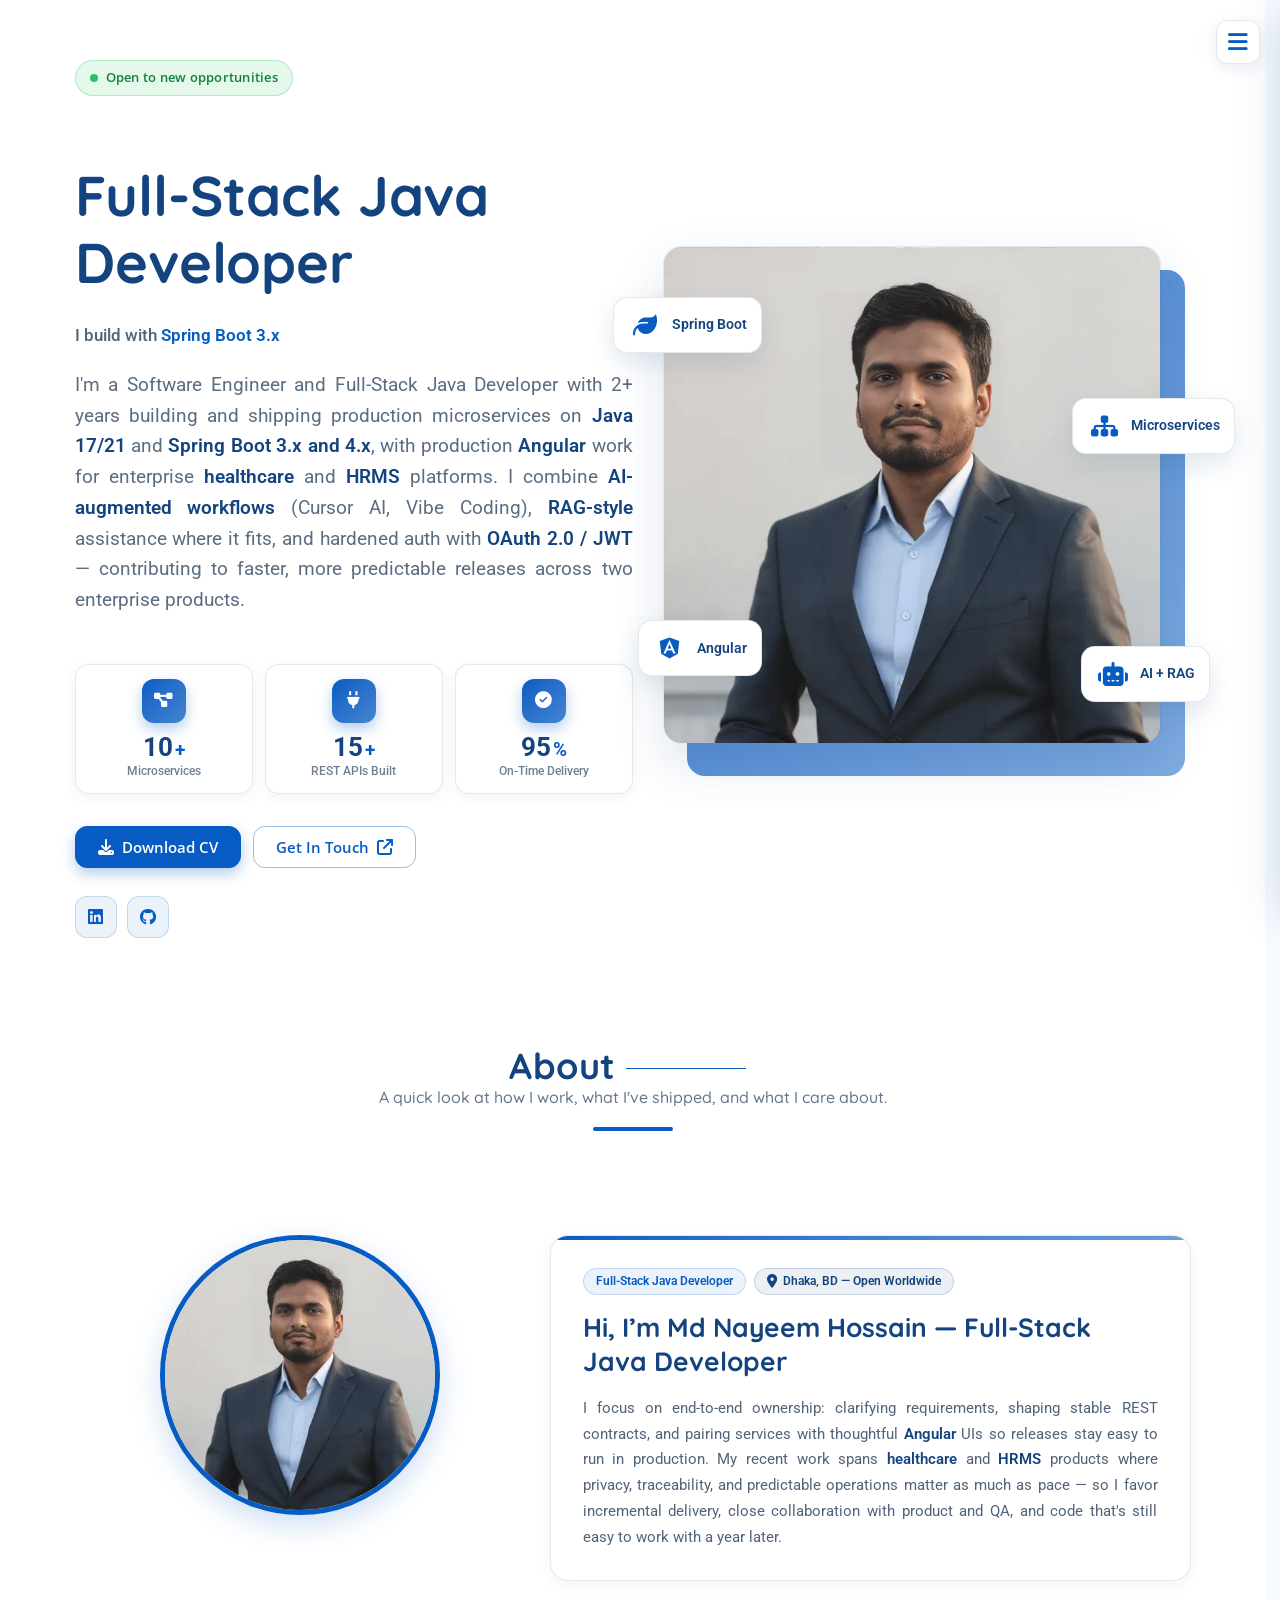
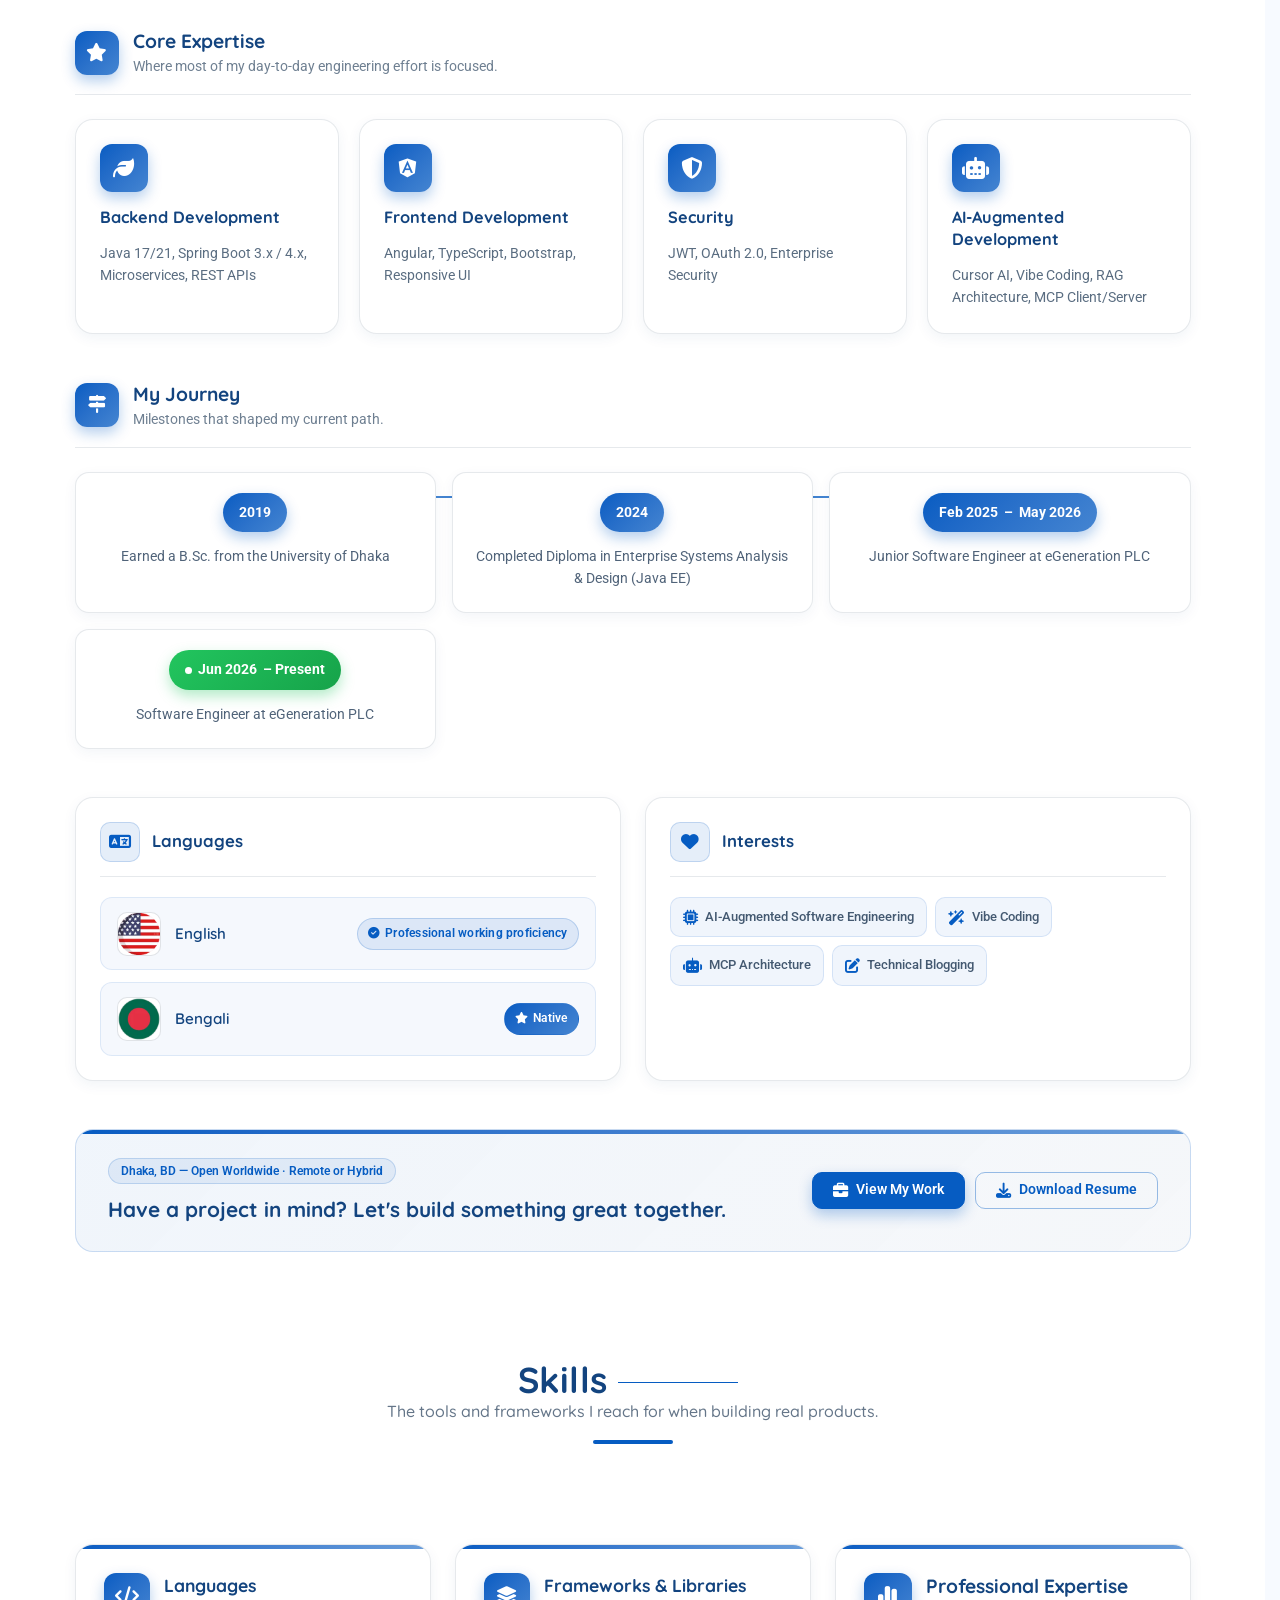
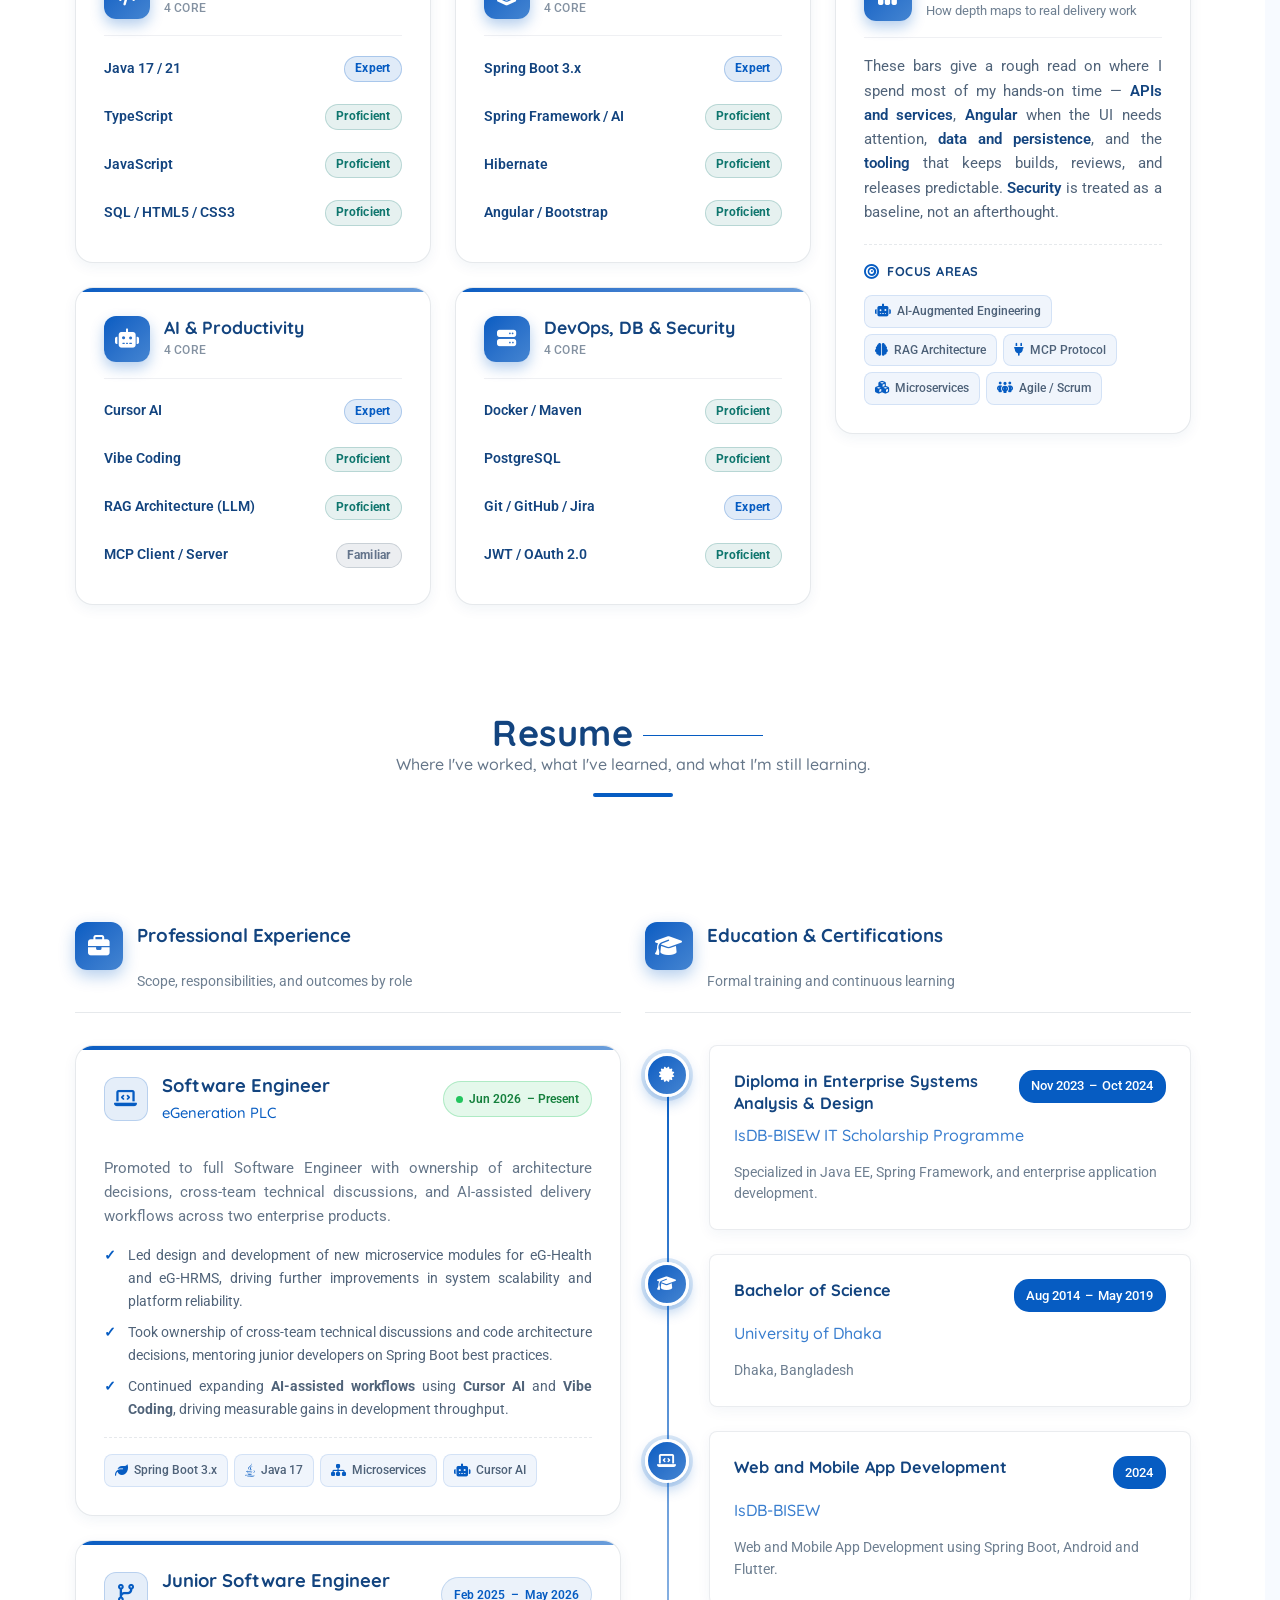
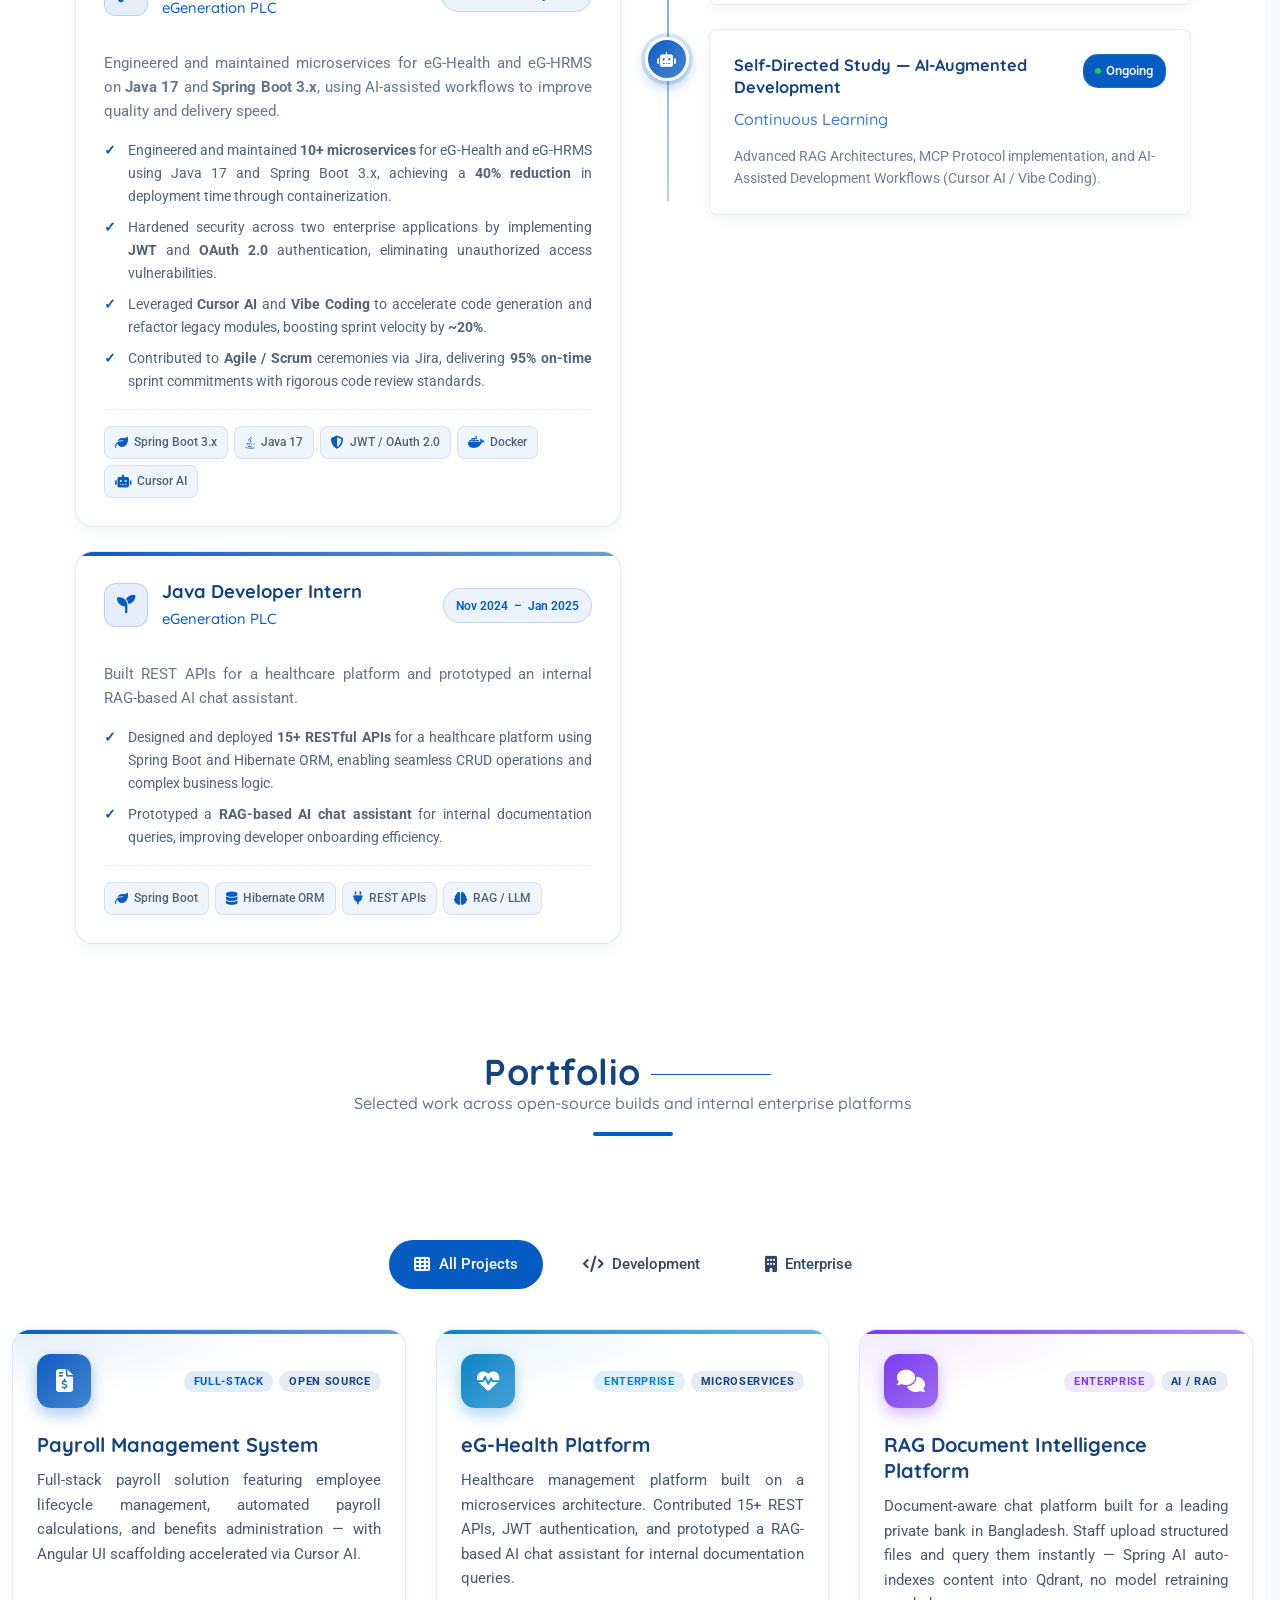
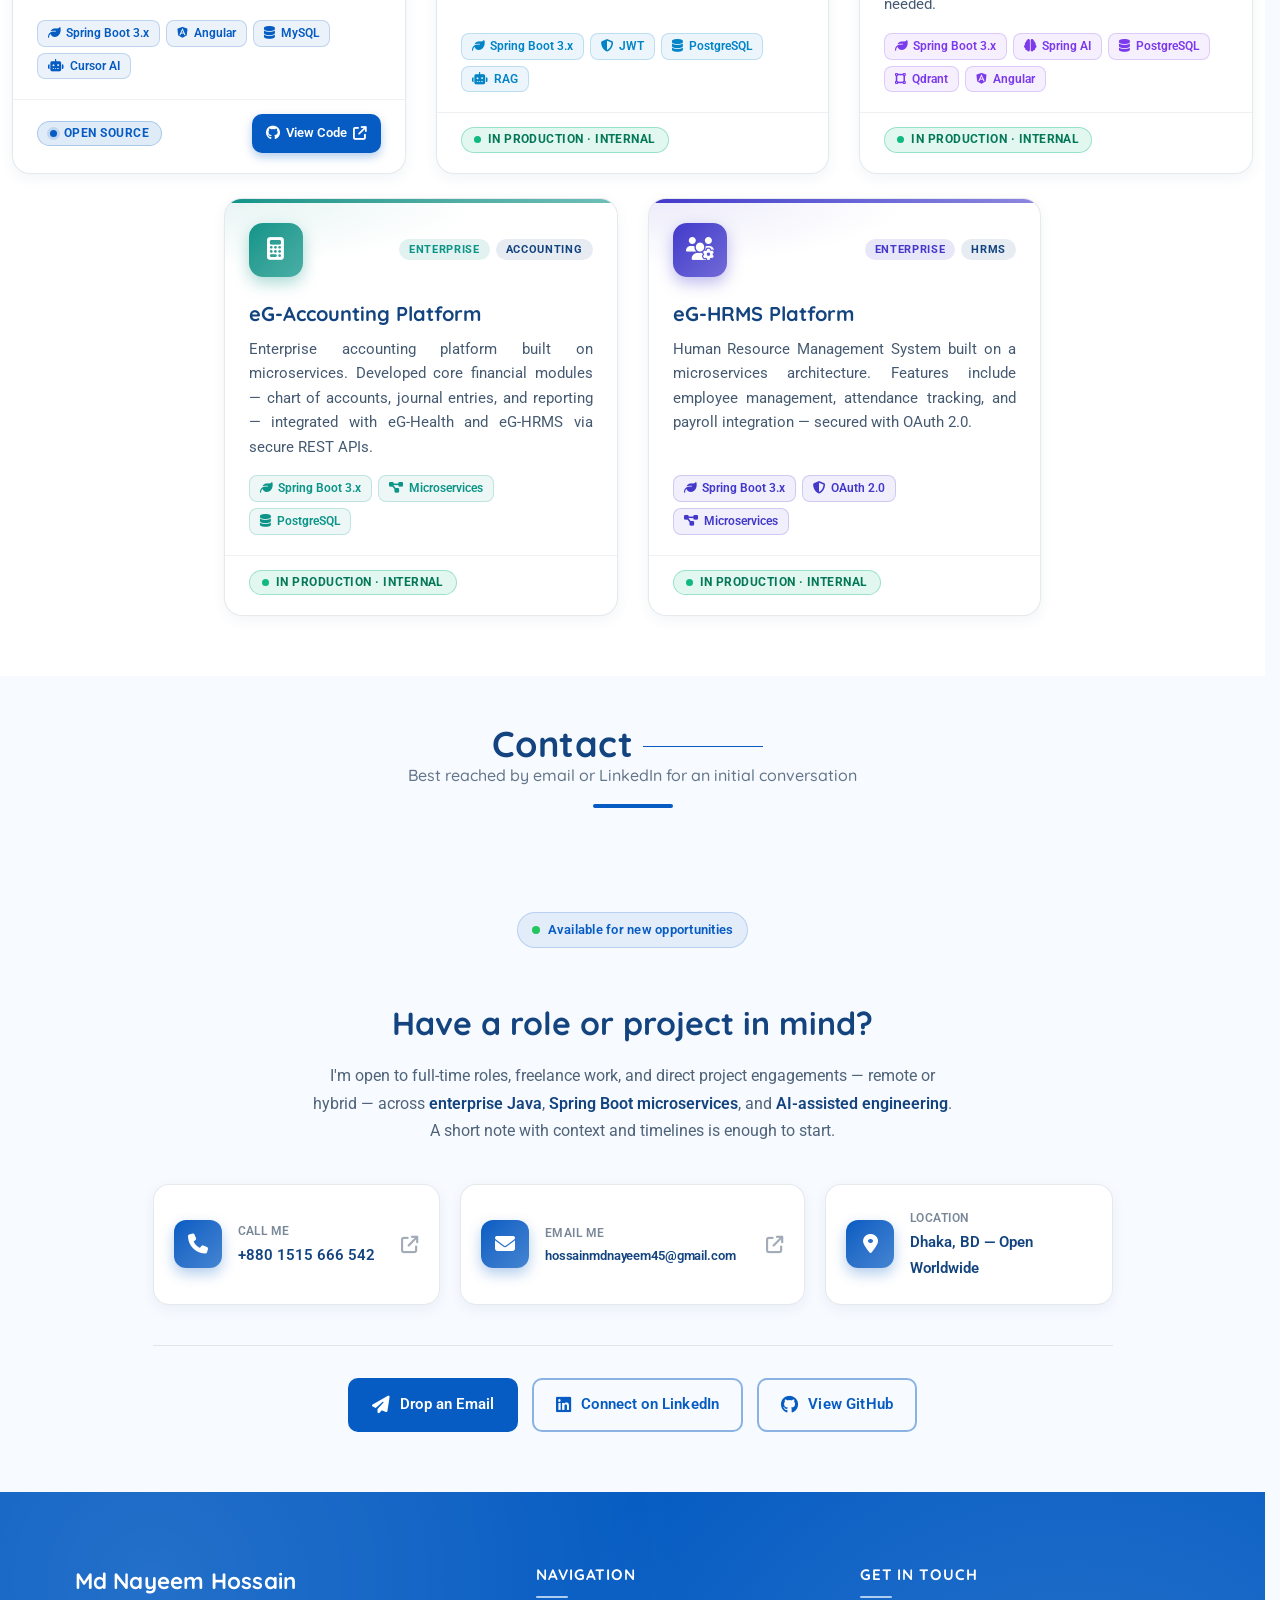
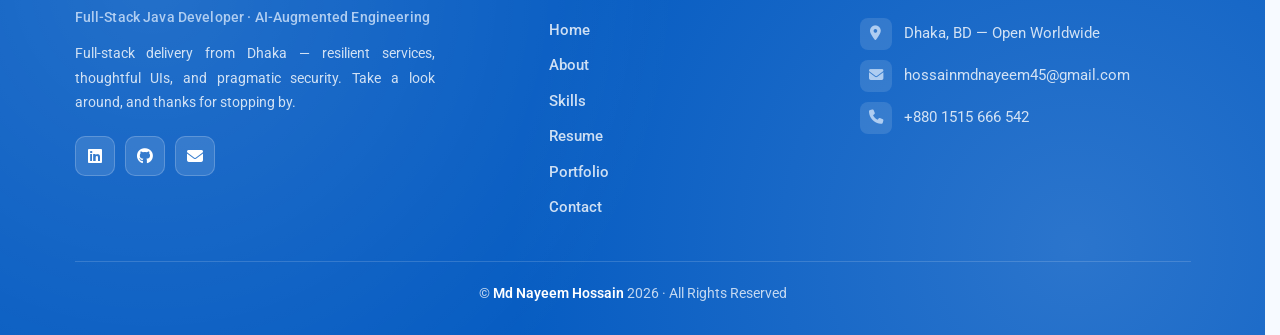
==== commit 00589583: "score optimized" ====
--- a/index.html
+++ b/index.html
@@ -282,16 +282,16 @@
             rel="stylesheet">
     </noscript>
 
-    <link href="assets/css/layout.min.css" rel="stylesheet" media="print" onload="this.media='all'">
+    <link href="assets/css/layout.min.css" rel="stylesheet">
+    <link href="assets/css/main.min.css" rel="stylesheet">
     <link rel="stylesheet" href="assets/vendor/aos/aos.css" media="print" onload="this.media='all'">
     <link rel="stylesheet" href="assets/css/icons.min.css" media="print" onload="this.media='all'">
-    <link href="assets/css/main.min.css" rel="stylesheet" media="print" onload="this.media='all'">
     <link href="assets/css/styles.min.css" rel="stylesheet" media="print" onload="this.media='all'">
     <noscript>
         <link href="assets/css/layout.min.css" rel="stylesheet">
+        <link href="assets/css/main.min.css" rel="stylesheet">
         <link rel="stylesheet" href="assets/vendor/aos/aos.css">
         <link rel="stylesheet" href="assets/css/icons.min.css">
-        <link href="assets/css/main.min.css" rel="stylesheet">
         <link href="assets/css/styles.min.css" rel="stylesheet">
     </noscript>
 
--- a/assets/css/layout.min.css
+++ b/assets/css/layout.min.css
@@ -1 +1 @@
-/*! Slim layout utilities replacing Bootstrap grid used by this portfolio */*,::after,::before{box-sizing:border-box}html{-webkit-text-size-adjust:100%}body{margin:0}.container,.container-fluid{width:100%;margin-right:auto;margin-left:auto;padding-right:12px;padding-left:12px}.container{max-width:1140px}@media (min-width:1400px){.container{max-width:1320px}}.row{display:flex;flex-wrap:wrap;margin-right:-12px;margin-left:-12px}.row>*{flex-shrink:0;width:100%;max-width:100%;padding-right:12px;padding-left:12px}.g-0,.g-0>*{--bs-gutter-x:0;--bs-gutter-y:0}.g-0{margin-right:0;margin-left:0}.g-0>*{padding-right:0;padding-left:0}.g-4{--bs-gutter-x:1.5rem;--bs-gutter-y:1.5rem;margin-top:calc(-1 * var(--bs-gutter-y));margin-right:calc(-.5 * var(--bs-gutter-x));margin-left:calc(-.5 * var(--bs-gutter-x))}.g-4>*{padding-right:calc(var(--bs-gutter-x) * .5);padding-left:calc(var(--bs-gutter-x) * .5);margin-top:var(--bs-gutter-y)}.col{flex:1 0 0%}.col-lg-4,.col-lg-5,.col-lg-6,.col-lg-7,.col-lg-8,.col-md-6,.col-xl-4{flex:0 0 auto;width:100%}@media (min-width:768px){.col-md-6{width:50%}}@media (min-width:992px){.col-lg-4{width:33.33333333%}.col-lg-5{width:41.66666667%}.col-lg-6{width:50%}.col-lg-7{width:58.33333333%}.col-lg-8{width:66.66666667%}}@media (min-width:1200px){.col-xl-4{width:33.33333333%}}.d-flex{display:flex!important}.d-xl-none{display:block!important}@media (min-width:1200px){.d-xl-none{display:none!important}}.align-items-center{align-items:center!important}.align-items-stretch{align-items:stretch!important}.justify-content-center{justify-content:center!important}.justify-content-between{justify-content:space-between!important}.text-center{text-align:center!important}.img-fluid{max-width:100%;height:auto}.position-relative{position:relative!important}.fixed-top{position:fixed;top:0;right:0;left:0;z-index:1030}.rounded-circle{border-radius:50%!important}.visually-hidden{position:absolute!important;width:1px!important;height:1px!important;padding:0!important;margin:-1px!important;overflow:hidden!important;clip:rect(0,0,0,0)!important;white-space:nowrap!important;border:0!important}+/*! Slim layout utilities replacing Bootstrap grid used by this portfolio */*,::after,::before{box-sizing:border-box}html{-webkit-text-size-adjust:100%;scrollbar-gutter:stable}body{margin:0}.container,.container-fluid{width:100%;margin-right:auto;margin-left:auto;padding-right:12px;padding-left:12px}.container{max-width:1140px}@media (min-width:1400px){.container{max-width:1320px}}.row{display:flex;flex-wrap:wrap;margin-right:-12px;margin-left:-12px}.row>*{flex-shrink:0;width:100%;max-width:100%;padding-right:12px;padding-left:12px}.g-0,.g-0>*{--bs-gutter-x:0;--bs-gutter-y:0}.g-0{margin-right:0;margin-left:0}.g-0>*{padding-right:0;padding-left:0}.g-4{--bs-gutter-x:1.5rem;--bs-gutter-y:1.5rem;margin-top:calc(-1 * var(--bs-gutter-y));margin-right:calc(-.5 * var(--bs-gutter-x));margin-left:calc(-.5 * var(--bs-gutter-x))}.g-4>*{padding-right:calc(var(--bs-gutter-x) * .5);padding-left:calc(var(--bs-gutter-x) * .5);margin-top:var(--bs-gutter-y)}.col{flex:1 0 0%}.col-lg-4,.col-lg-5,.col-lg-6,.col-lg-7,.col-lg-8,.col-md-6,.col-xl-4{flex:0 0 auto;width:100%}@media (min-width:768px){.col-md-6{width:50%}}@media (min-width:992px){.col-lg-4{width:33.33333333%}.col-lg-5{width:41.66666667%}.col-lg-6{width:50%}.col-lg-7{width:58.33333333%}.col-lg-8{width:66.66666667%}}@media (min-width:1200px){.col-xl-4{width:33.33333333%}}.d-flex{display:flex!important}.d-xl-none{display:block!important}@media (min-width:1200px){.d-xl-none{display:none!important}}.align-items-center{align-items:center!important}.align-items-stretch{align-items:stretch!important}.justify-content-center{justify-content:center!important}.justify-content-between{justify-content:space-between!important}.text-center{text-align:center!important}.img-fluid{max-width:100%;height:auto}.position-relative{position:relative!important}.fixed-top{position:fixed;top:0;right:0;left:0;z-index:1030}.rounded-circle{border-radius:50%!important}.visually-hidden{position:absolute!important;width:1px!important;height:1px!important;padding:0!important;margin:-1px!important;overflow:hidden!important;clip:rect(0,0,0,0)!important;white-space:nowrap!important;border:0!important}
--- a/assets/css/styles.min.css
+++ b/assets/css/styles.min.css
@@ -1 +1 @@
-:root,:root[data-theme=dark]{--primary-color:#00aeff;--primary-glow:#00d2ff;--bg-dark:#111827;--bg-card:rgba(31, 41, 55, 0.5);--border-color:rgba(255, 255, 255, 0.1);--text-color:#d1d5db;--text-light:#f9fafb;--text-muted-custom:#a0aec0;--background-color:#111827;--default-color:#d1d5db;--heading-color:#f9fafb;--accent-color:#00aeff;--surface-color:#1f2937;--contrast-color:#ffffff;--nav-color:#d1d5db;--nav-hover-color:#00aeff;color-scheme:dark}:root[data-theme=light]{--primary-color:#065cc2;--primary-glow:#0088ff;--bg-dark:#f7faff;--bg-card:rgba(255, 255, 255, 0.9);--border-color:rgba(0, 0, 0, 0.08);--text-color:#314862;--text-light:#0f172a;--text-muted-custom:#64748b;--background-color:#ffffff;--default-color:#314862;--heading-color:#13447f;--accent-color:#065cc2;--surface-color:#ffffff;--contrast-color:#ffffff;--nav-color:#314862;--nav-hover-color:#065cc2;color-scheme:light}:root[data-theme=dark] .light-background{--background-color:#111827;--surface-color:#1f2937;--default-color:#d1d5db;--heading-color:#f9fafb;--accent-color:#00aeff}:root[data-theme=dark] .dark-background{--background-color:#0b1220;--surface-color:#1f2937;--default-color:#d1d5db;--heading-color:#f9fafb;--accent-color:#00aeff;--contrast-color:#ffffff}html.theme-transition,html.theme-transition *,html.theme-transition ::after,html.theme-transition ::before{transition:background-color .3s ease,background .3s ease,color .3s ease,border-color .3s ease,box-shadow .3s ease,fill .3s ease!important;transition-delay:0s!important}html{scroll-behavior:smooth}body{font-family:Roboto,sans-serif;color:var(--text-color);line-height:1.7;background-color:var(--bg-dark);transition:background-color .3s ease,color .3s ease}.skip-to-main{position:absolute;top:-100px;left:0;background:var(--primary-color);color:var(--text-light);padding:1em;text-decoration:none;z-index:10000;font-weight:600;border-radius:0 0 4px 0;transition:top .3s}.skip-to-main:focus{top:0;outline:2px solid var(--primary-glow);outline-offset:2px}.section{padding:clamp(2.5rem,5vw,3.75rem) 0;overflow:hidden}.section-title{text-align:center;margin-bottom:44px;font-family:var(--heading-font, 'Quicksand', sans-serif);font-weight:700;font-size:3rem;position:relative;color:var(--text-light)}.section-title::after{content:'';display:block;width:80px;height:4px;background:var(--primary-color);margin:15px auto 0;border-radius:2px}@keyframes glow{0%{box-shadow:0 0 10px var(--primary-color),0 0 20px var(--primary-color);transform:scale(1)}50%{box-shadow:0 0 25px var(--primary-glow),0 0 40px var(--primary-glow);transform:scale(1.02)}100%{box-shadow:0 0 10px var(--primary-color),0 0 20px var(--primary-color);transform:scale(1)}}.glass-card{background:var(--bg-card);border:1px solid var(--border-color);border-radius:15px;backdrop-filter:blur(10px);transition:all .3s ease}.glass-card:hover{transform:translateY(-10px);box-shadow:0 15px 30px rgba(0,0,0,.2);border-color:rgba(0,174,255,.3)}.resume-container{position:relative;padding-left:30px}.resume-item ul{padding-left:20px;margin-top:15px}.resume-item ul li{margin-bottom:10px;line-height:1.6}.resume-container::before{content:'';position:absolute;left:0;top:0;bottom:0;width:2px;background:var(--primary-color)}.resume-item{position:relative;margin-bottom:30px;padding:25px}.resume-item::before{content:'';position:absolute;left:-39px;top:30px;width:18px;height:18px;border-radius:50%;background:var(--primary-color);border:4px solid var(--bg-dark);box-shadow:0 0 10px var(--primary-glow)}.resume-item h4{color:var(--primary-color);font-family:var(--heading-font, 'Quicksand', sans-serif)}.resume-item .date{font-weight:600;background:var(--primary-color);color:var(--text-light);padding:3px 12px;border-radius:20px;display:inline-block;margin-bottom:10px}.resume-item .text-muted-custom{color:var(--text-muted-custom)}#passions .passion-icon{font-size:3rem;color:var(--primary-color);margin-bottom:1rem}.social-links a{color:var(--text-color);font-size:1.5rem;margin:0 15px;transition:color .3s,transform .3s}.social-links a:hover{color:var(--primary-color);transform:scale(1.2)}.reveal{position:relative;opacity:0;transform:translateY(100px);transition:opacity .8s ease-out,transform .8s ease-out}.reveal.active{opacity:1;transform:translateY(0)}.tech-tag{background:rgba(0,174,255,.1);color:var(--primary-color);padding:5px 12px;border-radius:20px;font-size:.85rem;margin:3px;display:inline-block;border:1px solid rgba(0,174,255,.3)}@media (max-width:768px){#home h1{font-size:2.5rem}#home .typing-text{font-size:1.2rem}.section-title{font-size:2rem}}a:focus,button:focus{outline:2px solid var(--primary-color);outline-offset:2px}.back-to-top{position:fixed;bottom:30px;right:30px;width:50px;height:50px;background:var(--primary-color);color:var(--text-light);border:none;border-radius:50%;cursor:pointer;display:none;align-items:center;justify-content:center;font-size:1.2rem;z-index:1000;transition:all .3s ease;box-shadow:0 4px 15px rgba(0,174,255,.4)}.back-to-top:hover{background:var(--primary-glow);transform:translateY(-5px);box-shadow:0 6px 20px rgba(0,174,255,.6)}.back-to-top.show{display:flex}.back-to-top:focus{outline:2px solid var(--text-light);outline-offset:2px}.metric-card{transition:transform .3s ease}.metric-card:hover{transform:translateY(-10px) scale(1.05)}.metric-icon{font-size:3rem;color:var(--primary-color);margin-bottom:15px}.metric-value{font-size:3.5rem;font-weight:700;color:var(--primary-color);font-family:var(--heading-font, 'Quicksand', sans-serif);margin:15px 0;line-height:1}.metric-label{color:var(--text-muted-custom);font-size:1rem;margin-top:10px;font-weight:500}.learning-item{padding:20px;border-radius:10px;transition:all .3s ease}.learning-item:hover{background:rgba(0,174,255,.1);transform:translateX(5px)}.learning-icon{font-size:2rem;color:var(--primary-color);margin-top:5px;min-width:40px}.github-graph-container{overflow-x:auto;padding:20px;background:rgba(0,0,0,.2);border-radius:10px}.github-graph{width:100%;max-width:100%;height:auto;border-radius:5px}[data-theme=light] .github-graph-container{background:rgba(255,255,255,.5)}.link-github-profile{color:var(--primary-color)}.link-github-profile:hover{color:var(--primary-glow)}.skip-link{position:absolute;top:-100%;left:50%;transform:translateX(-50%);z-index:10001;padding:12px 24px;background:var(--primary-color);color:var(--text-light);font-weight:600;border-radius:8px;text-decoration:none;transition:top .3s ease}.skip-link:focus{top:20px;outline:2px solid var(--text-light);outline-offset:2px}[data-theme=light] #home{background-image:linear-gradient(rgba(245,245,245,.7),rgba(245,245,245,.9)),url('../img/profile-800.webp')}[data-theme=light] .navbar.scrolled{background-color:rgba(255,255,255,.9)!important}[data-theme=light] .resume-item::before{border:4px solid var(--bg-dark)}.portfolio .project-card{--card-accent:var(--accent-color, #065cc2);--card-accent-soft:color-mix(in srgb, var(--card-accent), transparent 90%);--card-accent-line:color-mix(in srgb, var(--card-accent), transparent 80%);position:relative;display:flex;flex-direction:column;height:100%;background:var(--surface-color,#fff);border:1px solid color-mix(in srgb,var(--default-color,#314862),transparent 88%);border-radius:18px;overflow:hidden;box-shadow:0 4px 14px rgba(19,68,127,.06);transition:transform .35s ease,box-shadow .35s ease,border-color .35s ease}.portfolio .project-card::before{content:'';position:absolute;top:0;left:0;right:0;height:4px;background:linear-gradient(90deg,var(--card-accent),color-mix(in srgb,var(--card-accent),#fff 40%));z-index:1}.portfolio .project-card:focus-within,.portfolio .project-card:hover{transform:translateY(-6px);box-shadow:0 18px 40px rgba(6,92,194,.18);border-color:var(--card-accent-line)}.portfolio .project-card--primary{--card-accent:#065cc2}.portfolio .project-card--health{--card-accent:#0284c7}.portfolio .project-card--hrms{--card-accent:#4338ca}.portfolio .project-card--accounting{--card-accent:#0d9488}.portfolio .project-card--ai{--card-accent:#7c3aed}.portfolio #portfolio-grid.isotope-container{position:static!important;height:auto!important}.portfolio #portfolio-grid .isotope-item{position:static!important;left:auto!important;top:auto!important}.portfolio .project-card-top{display:flex;align-items:center;justify-content:space-between;gap:14px;padding:24px 24px 8px;background:radial-gradient(120% 140% at 0 0,var(--card-accent-soft) 0,transparent 55%)}.portfolio .project-icon{flex-shrink:0;width:54px;height:54px;display:inline-flex;align-items:center;justify-content:center;border-radius:14px;background:linear-gradient(135deg,var(--card-accent),color-mix(in srgb,var(--card-accent),#fff 25%));color:#fff;font-size:1.4rem;box-shadow:0 6px 16px color-mix(in srgb,var(--card-accent),transparent 65%);transition:transform .35s ease}.portfolio .project-card:hover .project-icon{transform:scale(1.05) rotate(-3deg)}.portfolio .project-tags{display:flex;flex-wrap:wrap;gap:6px;justify-content:flex-end}.portfolio .project-tag{font-size:.7rem;font-weight:700;letter-spacing:.06em;text-transform:uppercase;padding:5px 10px;border-radius:999px;line-height:1}.portfolio .project-tag.tag-primary{background:color-mix(in srgb,var(--card-accent),transparent 88%);color:var(--card-accent)}.portfolio .project-tag.tag-accent{background:color-mix(in srgb,var(--heading-color,#13447f),transparent 90%);color:var(--heading-color,#13447f)}.portfolio .project-card-body{padding:16px 24px 20px;flex:1 1 auto;display:flex;flex-direction:column}.portfolio .project-title{font-size:1.25rem;font-weight:700;margin:0 0 10px;color:var(--heading-color,#13447f);font-family:var(--heading-font, 'Quicksand', sans-serif);line-height:1.3}.portfolio .project-desc{font-size:.93rem;line-height:1.65;color:color-mix(in srgb,var(--default-color,#314862),transparent 10%);margin:0 0 16px;text-align:justify;text-justify:inter-word}.portfolio .project-tech{list-style:none;padding:0;margin:auto 0 0;display:flex;flex-wrap:wrap;gap:6px}.portfolio .tech-chip{display:inline-flex;align-items:center;gap:6px;padding:5px 10px;border-radius:8px;background:color-mix(in srgb,var(--card-accent),transparent 92%);color:var(--card-accent);border:1px solid color-mix(in srgb,var(--card-accent),transparent 80%);font-size:.76rem;font-weight:600;line-height:1.2;transition:background-color .25s ease,transform .25s ease,border-color .25s ease}.portfolio .tech-chip i{font-size:.78rem;line-height:1}.portfolio .tech-chip:hover{background:color-mix(in srgb,var(--card-accent),transparent 82%);border-color:color-mix(in srgb,var(--card-accent),transparent 60%);transform:translateY(-1px)}.portfolio .project-card-footer{padding:14px 24px 20px;display:flex;align-items:center;justify-content:space-between;gap:12px;border-top:1px solid color-mix(in srgb,var(--default-color,#314862),transparent 92%)}.portfolio .project-status{display:inline-flex;align-items:center;gap:7px;padding:6px 12px;border-radius:999px;font-size:.72rem;font-weight:700;letter-spacing:.04em;text-transform:uppercase;line-height:1;user-select:none}.portfolio .project-status .status-dot{width:7px;height:7px;border-radius:50%;flex-shrink:0;animation:availability-pulse 2.2s infinite}.portfolio .project-status.status-production{background:rgba(16,185,129,.12);color:#047857;border:1px solid rgba(16,185,129,.35)}.portfolio .project-status.status-production .status-dot{background:#10b981;box-shadow:0 0 0 0 rgba(16,185,129,.6)}.portfolio .project-status.status-open{background:color-mix(in srgb,var(--card-accent),transparent 88%);color:var(--card-accent);border:1px solid color-mix(in srgb,var(--card-accent),transparent 75%)}.portfolio .project-status.status-open .status-dot{background:var(--card-accent);animation:none;box-shadow:0 0 0 3px color-mix(in srgb,var(--card-accent),transparent 85%)}.portfolio .project-link{display:inline-flex;align-items:center;gap:6px;padding:8px 14px;border-radius:10px;background:var(--card-accent);color:#fff!important;font-size:.82rem;font-weight:600;text-decoration:none;transition:background-color .25s ease,transform .25s ease,box-shadow .25s ease;box-shadow:0 4px 10px color-mix(in srgb,var(--card-accent),transparent 70%)}.portfolio .project-link i{font-size:.9rem;line-height:1}.portfolio .project-link i.fa-arrow-up-right-from-square{font-size:.85rem;transition:transform .25s ease}.portfolio .project-link:hover{background:color-mix(in srgb,var(--card-accent),#000 12%);transform:translateY(-2px);box-shadow:0 8px 18px color-mix(in srgb,var(--card-accent),transparent 60%)}.portfolio .project-link:hover i.fa-arrow-up-right-from-square{transform:translate(2px,-2px)}.portfolio .project-link:focus-visible{outline:2px solid var(--card-accent);outline-offset:3px}@media (max-width:768px){.portfolio .project-card-top{padding:20px 18px 6px}.portfolio .project-card-body{padding:14px 18px 16px}.portfolio .project-card-footer{padding:12px 18px 18px;flex-wrap:wrap}.portfolio .project-title{font-size:1.15rem}.portfolio .project-desc{font-size:.88rem}.portfolio .project-icon{width:48px;height:48px;font-size:1.2rem;border-radius:12px}}@media (max-width:480px){.portfolio .project-card-top{flex-direction:column;align-items:flex-start;gap:12px}.portfolio .project-tags{justify-content:flex-start}}.contact .info-box{text-align:center}.contact .info-item{flex-direction:column;align-items:center;text-align:center;margin-bottom:0}.contact .info-item .icon-box{margin-bottom:1rem}.contact .info-item .content{width:100%}@media (max-width:768px){.contact .info-item{margin-bottom:2rem}.contact .info-item:last-child{margin-bottom:0}}@keyframes availability-pulse{0%{box-shadow:0 0 0 0 rgba(34,197,94,.55)}70%{box-shadow:0 0 0 10px rgba(34,197,94,0)}100%{box-shadow:0 0 0 0 rgba(34,197,94,0)}}.portfolio-filters li:focus-visible{outline:2px solid var(--accent-color,#065cc2);outline-offset:3px}.portfolio-filters li[aria-selected=true]{background:var(--accent-color,#065cc2);color:#fff;border-color:var(--accent-color,#065cc2)}.contact .contact-wrapper{max-width:960px;margin:0 auto}.contact .contact-intro{text-align:center;margin-bottom:2.5rem}.contact .contact-availability{display:inline-flex;align-items:center;gap:8px;padding:6px 14px;border-radius:999px;background:color-mix(in srgb,var(--accent-color,#065cc2),transparent 92%);color:var(--accent-color,#065cc2);font-size:.8rem;font-weight:600;letter-spacing:.02em;border:1px solid color-mix(in srgb,var(--accent-color,#065cc2),transparent 80%);margin-bottom:1rem}.contact .contact-availability .availability-dot{width:8px;height:8px;border-radius:50%;background:#22c55e;box-shadow:0 0 0 0 rgba(34,197,94,.5);animation:availability-pulse 2s ease-out infinite}.contact .contact-intro h3{font-size:clamp(1.6rem, 2.5vw, 2rem);font-weight:700;margin-bottom:.75rem;color:var(--heading-color,#13447f)}.contact .contact-intro p{color:color-mix(in srgb,var(--default-color,#314862),transparent 15%);font-size:1rem;line-height:1.7;max-width:640px;margin:0 auto}.contact .contact-intro p strong{color:var(--heading-color,#13447f);font-weight:600}.contact .contact-cards{display:grid;grid-template-columns:1fr 1.2fr 1fr;gap:20px;margin-bottom:2rem}.contact .contact-card{--card-accent:var(--accent-color, #065cc2);position:relative;display:flex;align-items:center;gap:16px;padding:22px 20px;background:var(--surface-color,#fff);border:1px solid color-mix(in srgb,var(--default-color,#314862),transparent 88%);border-radius:16px;box-shadow:0 4px 14px rgba(19,68,127,.06);color:inherit;text-decoration:none;overflow:hidden;transition:transform .3s ease,box-shadow .3s ease,border-color .3s ease}.contact .contact-card::before{content:'';position:absolute;top:0;left:0;right:0;height:3px;background:linear-gradient(90deg,var(--card-accent),color-mix(in srgb,var(--card-accent),#fff 40%));opacity:0;transition:opacity .3s ease}.contact .contact-card:focus-visible,.contact .contact-card:hover{transform:translateY(-4px);border-color:color-mix(in srgb,var(--card-accent),transparent 60%);box-shadow:0 12px 28px rgba(6,92,194,.14);outline:0}.contact .contact-card:focus-visible::before,.contact .contact-card:hover::before{opacity:1}.contact .contact-card-icon{flex-shrink:0;width:48px;height:48px;border-radius:12px;display:flex;align-items:center;justify-content:center;font-size:1.25rem;color:#fff;background:linear-gradient(135deg,var(--card-accent),color-mix(in srgb,var(--card-accent),#fff 25%));box-shadow:0 6px 14px color-mix(in srgb,var(--card-accent),transparent 70%)}.contact .contact-card-body{display:flex;flex-direction:column;gap:2px;min-width:0;flex:1}.contact .contact-card-label{font-size:.78rem;font-weight:600;letter-spacing:.04em;text-transform:uppercase;color:color-mix(in srgb,var(--default-color,#314862),transparent 35%)}.contact .contact-card-value{font-size:.95rem;font-weight:600;color:var(--heading-color,#13447f);word-break:normal;overflow-wrap:break-word}.contact .contact-card[href^="mailto:"] .contact-card-body{min-width:0;padding-right:8px}.contact .contact-card[href^="mailto:"] .contact-card-value{display:block;font-size:.82rem;letter-spacing:-.01em;white-space:nowrap;overflow:visible;text-overflow:clip}.contact .contact-card[href^="mailto:"] .contact-card-arrow{align-self:center}.contact .contact-card-arrow{flex-shrink:0;color:color-mix(in srgb,var(--default-color,#314862),transparent 55%);font-size:1.1rem;transition:transform .3s ease,color .3s ease}.contact .contact-card:hover .contact-card-arrow{color:var(--card-accent);transform:translate(2px,-2px)}.contact .contact-card--static{cursor:default}.contact .contact-card--static:hover{transform:none;box-shadow:0 4px 14px rgba(19,68,127,.06);border-color:color-mix(in srgb,var(--default-color,#314862),transparent 88%)}.contact .contact-card--static:hover::before{opacity:0}@media (max-width:900px){.contact .contact-cards{grid-template-columns:repeat(2,1fr)}.contact .contact-card:last-child{grid-column:1/-1}}@media (max-width:576px){.contact .contact-cards{grid-template-columns:1fr}.contact .contact-card:last-child{grid-column:auto}}.contact-ctas{display:flex;flex-wrap:wrap;gap:14px;justify-content:center;margin-top:2.5rem;padding-top:2rem;border-top:1px solid color-mix(in srgb,var(--default-color,#314862),transparent 88%)}.contact-cta.btn{display:inline-flex;align-items:center;gap:10px;padding:12px 22px;border-radius:10px;font-weight:600;letter-spacing:.01em;font-size:.95rem;transition:transform .25s ease,box-shadow .25s ease,background-color .25s ease}.contact-cta.btn i{font-size:1.1rem;line-height:1}.contact-ctas .btn.btn-primary.contact-cta{background-color:var(--accent-color);border:2px solid var(--accent-color);color:var(--contrast-color)}.contact-ctas .btn.btn-primary.contact-cta:focus-visible,.contact-ctas .btn.btn-primary.contact-cta:hover{background-color:color-mix(in srgb,var(--accent-color),#000 10%);border-color:color-mix(in srgb,var(--accent-color),#000 10%);color:var(--contrast-color);outline:0}.contact-ctas .btn.btn-outline.contact-cta{background-color:transparent;color:var(--accent-color);border:2px solid color-mix(in srgb,var(--accent-color),transparent 55%)}.contact-ctas .btn.btn-outline.contact-cta:focus-visible,.contact-ctas .btn.btn-outline.contact-cta:hover{background-color:var(--accent-color);border-color:var(--accent-color);color:var(--contrast-color);outline:0}.contact-cta.btn:hover{transform:translateY(-2px);box-shadow:0 8px 24px color-mix(in srgb,var(--accent-color),transparent 70%)}@media (max-width:576px){.contact-ctas{flex-direction:column;align-items:stretch}.contact-cta.btn{justify-content:center}}.footer,.footer.dark-background{position:relative;padding:70px 0 30px;overflow:hidden;background-color:var(--background-color);color:var(--default-color)}.footer .footer-glow{position:absolute;inset:0;pointer-events:none;background:radial-gradient(circle at 12% 20%,color-mix(in srgb,var(--contrast-color,#fff) 12%,transparent),transparent 45%),radial-gradient(circle at 85% 80%,color-mix(in srgb,var(--accent-color,#065cc2) 22%,transparent),transparent 50%)}.footer .container{position:relative;z-index:1}.footer .footer-grid{display:grid;grid-template-columns:1.5fr 1fr 1.2fr;gap:3rem;padding-bottom:2.5rem}.footer .footer-col{min-width:0}.footer .footer-heading{font-size:.95rem;font-weight:700;letter-spacing:.06em;text-transform:uppercase;color:#fff;margin:0 0 1.25rem;position:relative;padding-bottom:10px}.footer .footer-heading::after{content:'';position:absolute;left:0;bottom:0;width:32px;height:2px;background:var(--accent-color,#afcdf1);border-radius:2px}.footer .footer-brand .footer-name{font-size:1.4rem;font-weight:700;margin:0 0 6px;color:#fff;letter-spacing:.01em}.footer .footer-brand .footer-tagline{margin:0 0 12px;font-size:.9rem;font-weight:500;color:var(--accent-color,#afcdf1);letter-spacing:.01em}.footer .footer-brand .footer-description{margin:0 0 20px;font-size:.9rem;line-height:1.7;color:color-mix(in srgb,#fff,transparent 20%);max-width:360px;text-align:justify;text-justify:inter-word}.footer .footer-socials{display:flex;gap:10px}.footer .footer-socials a{width:40px;height:40px;border-radius:10px;display:inline-flex;align-items:center;justify-content:center;color:#fff;background:color-mix(in srgb,#fff,transparent 88%);border:1px solid color-mix(in srgb,#fff,transparent 80%);transition:transform .25s ease,background-color .25s ease,color .25s ease,border-color .25s ease;font-size:1rem}.footer .footer-socials a:focus-visible,.footer .footer-socials a:hover{transform:translateY(-3px);background:var(--accent-color,#afcdf1);color:var(--background-color,#065cc2);border-color:var(--accent-color,#afcdf1);outline:0}.footer .footer-contact ul,.footer .footer-nav ul{list-style:none;padding:0;margin:0;display:flex;flex-direction:column;gap:10px}.footer .footer-nav a{color:color-mix(in srgb,#fff,transparent 20%);font-size:.92rem;font-weight:500;text-decoration:none;transition:color .2s ease,transform .2s ease;display:inline-flex;align-items:center;gap:8px;position:relative}.footer .footer-nav a::before{content:'›';color:var(--accent-color,#afcdf1);font-size:1.1rem;line-height:1;transform:translateX(-4px);opacity:0;transition:transform .25s ease,opacity .25s ease}.footer .footer-nav a:focus-visible,.footer .footer-nav a:hover{color:#fff;outline:0}.footer .footer-nav a:focus-visible::before,.footer .footer-nav a:hover::before{transform:translateX(0);opacity:1}.footer .footer-contact ul li{display:flex;align-items:center;gap:12px;font-size:.92rem;color:color-mix(in srgb,#fff,transparent 20%);line-height:1.5}.footer .footer-contact ul li i{width:32px;height:32px;border-radius:8px;display:inline-flex;align-items:center;justify-content:center;background:color-mix(in srgb,#fff,transparent 88%);color:var(--accent-color,#afcdf1);font-size:.9rem;flex-shrink:0}.footer .footer-contact a{color:inherit;text-decoration:none;transition:color .2s ease;word-break:break-word}.footer .footer-contact a:focus-visible,.footer .footer-contact a:hover{color:var(--accent-color,#afcdf1);outline:0}.footer .footer-divider{height:1px;width:100%;background:color-mix(in srgb,#fff,transparent 85%);margin:0 0 20px}.footer .footer-bottom{display:flex;align-items:center;justify-content:center;gap:1rem;flex-wrap:wrap;text-align:center}.footer .footer-bottom .copyright p{margin:0;font-size:.88rem;color:color-mix(in srgb,#fff,transparent 25%)}.footer .footer-bottom .copyright strong{color:#fff;font-weight:600}.footer .footer-credits{margin:0;font-size:.85rem;color:color-mix(in srgb,#fff,transparent 35%);font-style:italic}@media (max-width:900px){.footer .footer-grid{grid-template-columns:1fr 1fr;gap:2.5rem}.footer .footer-brand{grid-column:1/-1}}@media (max-width:576px){.footer{padding:50px 0 24px}.footer .footer-grid{grid-template-columns:1fr;gap:2rem;padding-bottom:2rem}.footer .footer-bottom{flex-direction:column;text-align:center}}.skills .section-title{margin-bottom:40px}.skills .skills-grid .skill-card{position:relative;display:flex;flex-direction:column;height:100%;background:var(--surface-color,#fff);border:1px solid color-mix(in srgb,var(--default-color,#314862),transparent 88%);border-radius:18px;padding:1.75rem;overflow:hidden;box-shadow:0 4px 14px rgba(19,68,127,.06);transition:transform .35s ease,box-shadow .35s ease,border-color .35s ease}.skills .skills-grid .skill-card::before,.skills .skills-grid .skill-card:before{content:'';position:absolute;top:0;left:0;right:0;width:auto;height:4px;background:linear-gradient(90deg,var(--accent-color,#065cc2),color-mix(in srgb,var(--accent-color,#065cc2),#fff 40%))}.skills .skills-grid .skill-card:hover{transform:translateY(-4px);border-color:color-mix(in srgb,var(--accent-color,#065cc2),transparent 60%);box-shadow:0 12px 28px rgba(6,92,194,.12)}.skills .skills-grid .skill-card .skill-card-head{display:flex;align-items:center;gap:14px;margin-bottom:1.25rem;padding-bottom:1rem;border-bottom:1px solid color-mix(in srgb,var(--default-color,#314862),transparent 92%)}.skills .skills-grid .skill-card .skill-icon{flex-shrink:0;width:46px;height:46px;border-radius:12px;display:flex;align-items:center;justify-content:center;font-size:1.2rem;color:#fff;background:linear-gradient(135deg,var(--accent-color,#065cc2),color-mix(in srgb,var(--accent-color,#065cc2),#fff 25%));box-shadow:0 6px 14px color-mix(in srgb,var(--accent-color,#065cc2),transparent 70%)}.skills .skills-grid .skill-card .skill-card-title{display:flex;flex-direction:column;gap:2px;min-width:0}.skills .skills-grid .skill-card .skill-card-title h3{font-size:1.1rem;font-weight:700;margin:0;color:var(--heading-color,#13447f);line-height:1.3}.skills .skills-grid .skill-card .skill-count{font-size:.72rem;font-weight:500;letter-spacing:.3px;text-transform:uppercase;color:color-mix(in srgb,var(--default-color,#314862),transparent 40%)}.skills .skills-grid .skill-card .skills-animation{display:flex;flex-direction:column;gap:.9rem}.skills .skills-grid .skill-card .skill-item{margin-bottom:0}.skills .skills-grid .skill-card .skill-item .skill-info{display:flex;justify-content:space-between;align-items:center;gap:10px}.skills .skills-grid .skill-card .skill-item .skill-info .skill-name{font-weight:600;font-size:.9rem;color:var(--heading-color,#13447f)}.skills .skills-grid .skill-card .skill-item .skill-info .skill-percentage{display:inline-flex;align-items:center;padding:2px 9px;font-size:.72rem;font-weight:700;color:var(--accent-color,#065cc2);background:color-mix(in srgb,var(--accent-color,#065cc2),transparent 92%);border:1px solid color-mix(in srgb,var(--accent-color,#065cc2),transparent 82%);border-radius:999px;white-space:nowrap}.skills .skills-grid .skill-card .skill-item .skill-info .skill-tier{display:inline-flex;align-items:center;padding:2px 10px;font-size:.72rem;font-weight:700;border-radius:999px;white-space:nowrap;letter-spacing:.02em}.skills .skills-grid .skill-card .skill-item .skill-info .tier-expert{color:var(--accent-color,#065cc2);background:color-mix(in srgb,var(--accent-color,#065cc2),transparent 88%);border:1px solid color-mix(in srgb,var(--accent-color,#065cc2),transparent 75%)}.skills .skills-grid .skill-card .skill-item .skill-info .tier-proficient{color:#0d9488;background:color-mix(in srgb,#0d9488,transparent 88%);border:1px solid color-mix(in srgb,#0d9488,transparent 75%)}:root[data-theme=light] .skills .skills-grid .skill-card .skill-item .skill-info .tier-proficient{color:#0f766e;background:color-mix(in srgb,#0f766e,transparent 90%);border-color:color-mix(in srgb,#0f766e,transparent 78%)}.skills .skills-grid .skill-card .skill-item .skill-info .tier-familiar{color:var(--text-muted-custom,#a0aec0);background:color-mix(in srgb,var(--default-color,#314862),transparent 91%);border:1px solid color-mix(in srgb,var(--default-color,#314862),transparent 82%)}.skills .skills-grid .skill-card .skill-item .progress,.skills .skills-grid .skill-card .skill-item .skill-bar{height:6px;background:color-mix(in srgb,var(--default-color,#314862),transparent 92%);border-radius:999px;overflow:hidden;position:relative}.skills .skills-grid .skill-card .skill-item .progress-bar{height:100%;width:0;border-radius:999px;background:linear-gradient(90deg,var(--accent-color,#065cc2),color-mix(in srgb,var(--accent-color,#065cc2),#fff 35%));transition:width 1.8s cubic-bezier(.4, 0, .2, 1)}.skills .skills-summary{position:sticky;top:20px;height:fit-content;background:var(--surface-color,#fff);border:1px solid color-mix(in srgb,var(--default-color,#314862),transparent 88%);border-radius:18px;padding:1.75rem;overflow:hidden;box-shadow:0 4px 14px rgba(19,68,127,.06);transition:box-shadow .35s ease,border-color .35s ease}.skills .skills-summary::before{content:'';position:absolute;top:0;left:0;right:0;height:4px;background:linear-gradient(90deg,var(--accent-color,#065cc2),color-mix(in srgb,var(--accent-color,#065cc2),#fff 40%))}.skills .skills-summary:hover{border-color:color-mix(in srgb,var(--accent-color,#065cc2),transparent 60%);box-shadow:0 12px 28px rgba(6,92,194,.12)}.skills .skills-summary .summary-head{display:flex;align-items:center;gap:14px;margin-bottom:1rem;padding-bottom:1rem;border-bottom:1px solid color-mix(in srgb,var(--default-color,#314862),transparent 92%)}.skills .skills-summary .summary-icon{flex-shrink:0;width:48px;height:48px;border-radius:12px;display:flex;align-items:center;justify-content:center;font-size:1.35rem;color:#fff;background:linear-gradient(135deg,var(--accent-color,#065cc2),color-mix(in srgb,var(--accent-color,#065cc2),#fff 25%));box-shadow:0 6px 14px color-mix(in srgb,var(--accent-color,#065cc2),transparent 70%)}.skills .skills-summary .summary-head-text h3{font-size:1.2rem;font-weight:700;margin:0 0 2px;color:var(--heading-color,#13447f);line-height:1.3}.skills .skills-summary .summary-subtitle{margin:0;font-size:.82rem;line-height:1.45;color:color-mix(in srgb,var(--default-color,#314862),transparent 30%)}.skills .skills-summary .summary-description{font-size:.92rem;line-height:1.65;margin:0 0 1.25rem;color:color-mix(in srgb,var(--default-color,#314862),transparent 15%);text-align:justify;text-justify:inter-word}.skills .skills-summary .summary-description strong{color:var(--heading-color,#13447f);font-weight:600}.skills .skills-summary .summary-stats{list-style:none;margin:0 0 1.25rem;padding:0;display:flex;flex-direction:column;gap:.6rem}.skills .skills-summary .summary-stats .stat-item{display:flex;align-items:center;gap:12px;margin-bottom:0;padding:.7rem .85rem;background:color-mix(in srgb,var(--accent-color,#065cc2),transparent 95%);border:1px solid color-mix(in srgb,var(--accent-color,#065cc2),transparent 88%);border-radius:14px;transition:transform .3s ease,background .3s ease,border-color .3s ease}.skills .skills-summary .summary-stats .stat-item:hover{transform:translateX(3px);background:color-mix(in srgb,var(--accent-color,#065cc2),transparent 92%);border-color:color-mix(in srgb,var(--accent-color,#065cc2),transparent 72%)}.skills .skills-summary .summary-stats .stat-item .stat-icon{flex-shrink:0;width:40px;height:40px;border-radius:10px;display:flex;align-items:center;justify-content:center;font-size:1.05rem;color:#fff;background:linear-gradient(135deg,var(--accent-color,#065cc2),color-mix(in srgb,var(--accent-color,#065cc2),#fff 25%));box-shadow:0 6px 14px color-mix(in srgb,var(--accent-color,#065cc2),transparent 75%)}.skills .skills-summary .summary-stats .stat-item .stat-info{display:flex;flex-direction:column;line-height:1.15}.skills .skills-summary .summary-stats .stat-item .stat-info .stat-number{font-size:1.25rem;font-weight:700;color:var(--heading-color,#13447f);line-height:1}.skills .skills-summary .summary-stats .stat-item .stat-info .stat-label{margin-top:3px;font-size:.78rem;color:color-mix(in srgb,var(--default-color,#314862),transparent 25%)}.skills .skills-summary .focus-areas{padding-top:1rem;border-top:1px dashed color-mix(in srgb,var(--default-color,#314862),transparent 88%)}.skills .skills-summary .focus-areas .focus-title{display:flex;align-items:center;gap:8px;margin:0 0 .75rem;font-size:.8rem;font-weight:700;text-transform:uppercase;letter-spacing:.5px;color:var(--heading-color,#13447f)}.skills .skills-summary .focus-areas .focus-title i{color:var(--accent-color,#065cc2);font-size:.95rem}.skills .skills-summary .focus-areas .focus-list{display:flex;flex-wrap:wrap;gap:6px;list-style:none;padding:0;margin:0}.skills .skills-summary .focus-areas .focus-chip{display:inline-flex;align-items:center;gap:6px;padding:5px 10px;border-radius:8px;font-size:.76rem;font-weight:500;color:color-mix(in srgb,var(--default-color,#314862),transparent 15%);background:color-mix(in srgb,var(--accent-color,#065cc2),transparent 94%);border:1px solid color-mix(in srgb,var(--accent-color,#065cc2),transparent 88%);transition:background .3s ease,border-color .3s ease,transform .3s ease}.skills .skills-summary .focus-areas .focus-chip i{font-size:.8rem;color:var(--accent-color,#065cc2)}.skills .skills-summary .focus-areas .focus-chip:hover{transform:translateY(-2px);background:color-mix(in srgb,var(--accent-color,#065cc2),transparent 88%);border-color:color-mix(in srgb,var(--accent-color,#065cc2),transparent 70%)}@media (max-width:992px){.skills .skills-summary{position:relative;top:auto;margin-top:1.5rem}}@media (max-width:576px){.skills .skills-grid .skill-card{padding:1.35rem}.skills .skills-grid .skill-card .skill-card-head{gap:12px;margin-bottom:1rem}.skills .skills-grid .skill-card .skill-icon{width:42px;height:42px;font-size:1.05rem}.skills .skills-summary{padding:1.35rem}.skills .skills-summary .summary-stats .stat-item .stat-icon{width:36px;height:36px;font-size:.95rem}.skills .skills-summary .summary-stats .stat-item .stat-info .stat-number{font-size:1.1rem}}.resume .education-section,.resume .experience-section{padding:0}.resume .resume-header{display:flex;align-items:center;gap:14px;margin-bottom:2rem;padding-bottom:1.25rem;border-bottom:1px solid color-mix(in srgb,var(--default-color,#314862),transparent 88%)}.resume .resume-header-icon{flex-shrink:0;width:48px;height:48px;border-radius:12px;display:flex;align-items:center;justify-content:center;font-size:1.35rem;color:#fff;background:linear-gradient(135deg,var(--accent-color,#065cc2),color-mix(in srgb,var(--accent-color,#065cc2),#fff 25%));box-shadow:0 6px 16px color-mix(in srgb,var(--accent-color,#065cc2),transparent 70%)}.resume .resume-header-text h2{font-size:1.35rem;font-weight:700;margin:0 0 4px;color:var(--heading-color,#13447f);display:block}.resume .resume-header-text .section-subtitle{margin:0;font-size:.88rem;line-height:1.5;color:color-mix(in srgb,var(--default-color,#314862),transparent 30%)}.resume .experience-section .experience-cards .experience-card{position:relative;display:flex;flex-direction:column;background:var(--surface-color,#fff);border:1px solid color-mix(in srgb,var(--default-color,#314862),transparent 88%);border-radius:18px;padding:1.75rem;margin-bottom:1.5rem;overflow:hidden;box-shadow:0 4px 14px rgba(19,68,127,.06);transition:transform .35s ease,box-shadow .35s ease,border-color .35s ease}.resume .experience-section .experience-cards .experience-card::before{content:'';position:absolute;top:0;left:0;right:0;height:4px;width:auto;background:linear-gradient(90deg,var(--accent-color,#065cc2),color-mix(in srgb,var(--accent-color,#065cc2),#fff 40%))}.resume .experience-section .experience-cards .experience-card:hover{transform:translateY(-4px);border-color:color-mix(in srgb,var(--accent-color,#065cc2),transparent 60%);box-shadow:0 12px 28px rgba(6,92,194,.12)}.resume .experience-section .experience-cards .experience-card:last-child{margin-bottom:0}.resume .experience-card .card-head{display:grid;grid-template-columns:auto 1fr auto;align-items:center;gap:14px;margin-bottom:1rem}.resume .experience-card .exp-icon{width:44px;height:44px;border-radius:12px;display:flex;align-items:center;justify-content:center;font-size:1.15rem;color:var(--accent-color,#065cc2);background:color-mix(in srgb,var(--accent-color,#065cc2),transparent 90%);border:1px solid color-mix(in srgb,var(--accent-color,#065cc2),transparent 80%)}.resume .experience-card .role-info{min-width:0}.resume .experience-card .role-info h4{color:var(--heading-color,#13447f);font-size:1.15rem;font-weight:700;margin:0 0 2px;line-height:1.3}.resume .experience-card .role-info h5{color:var(--accent-color,#065cc2);font-size:.92rem;font-weight:500;margin:0}.resume .experience-card .duration{display:inline-flex;align-items:center;gap:6px;background:color-mix(in srgb,var(--accent-color,#065cc2),transparent 92%);color:var(--accent-color,#065cc2);padding:6px 12px;border-radius:999px;font-size:.78rem;font-weight:600;white-space:nowrap;border:1px solid color-mix(in srgb,var(--accent-color,#065cc2),transparent 82%)}.resume .experience-card .duration-current{background:color-mix(in srgb,#22c55e,transparent 88%);color:#15803d;border-color:color-mix(in srgb,#22c55e,transparent 72%)}.resume .experience-card .duration-current .duration-dot{width:7px;height:7px;border-radius:50%;background:#22c55e;box-shadow:0 0 0 0 rgba(34,197,94,.5);animation:availability-pulse 2s ease-out infinite}.resume .experience-card .card-body p{color:color-mix(in srgb,var(--default-color,#314862),transparent 20%);margin-bottom:.9rem;line-height:1.65;font-size:.94rem;text-align:justify;text-justify:inter-word}.resume .experience-card .card-body .achievements{margin:0 0 1rem;padding-left:0;list-style:none!important}.resume .experience-card .card-body .achievements li{position:relative;padding-left:1.5rem;margin-bottom:.55rem;color:color-mix(in srgb,var(--default-color,#314862),transparent 15%);font-size:.9rem;line-height:1.6;text-align:justify;text-justify:inter-word}.resume .experience-card .card-body .achievements li::before{content:"✓";position:absolute;left:0;top:.05rem;color:var(--accent-color,#065cc2);font-weight:700;width:auto;height:auto;border-radius:0;background:0 0;box-shadow:none}.resume .experience-card .card-body .achievements li:last-child{margin-bottom:0}.resume .experience-card .exp-tags{display:flex;flex-wrap:wrap;gap:6px;list-style:none;padding:0;margin:1rem 0 0;padding-top:1rem;border-top:1px dashed color-mix(in srgb,var(--default-color,#314862),transparent 88%)}.resume .experience-card .exp-tag{display:inline-flex;align-items:center;gap:6px;padding:5px 10px;border-radius:8px;font-size:.76rem;font-weight:500;color:color-mix(in srgb,var(--default-color,#314862),transparent 15%);background:color-mix(in srgb,var(--accent-color,#065cc2),transparent 94%);border:1px solid color-mix(in srgb,var(--accent-color,#065cc2),transparent 88%)}.resume .experience-card .exp-tag i{font-size:.82rem;color:var(--accent-color,#065cc2)}.resume .education-section .education-timeline{position:relative;padding-left:0}.resume .education-section .education-timeline .timeline-track{position:absolute;left:22px;top:14px;bottom:14px;width:2px;background:linear-gradient(to bottom,var(--accent-color,#065cc2),color-mix(in srgb,var(--accent-color,#065cc2),transparent 70%))}.resume .education-section .education-timeline .education-item{position:relative;padding-left:64px;margin-bottom:1.5rem}.resume .education-section .education-timeline .education-item:last-child{margin-bottom:0}.resume .education-section .education-timeline .education-item .timeline-marker{position:absolute;left:0;top:8px;width:44px;height:44px;border-radius:50%;display:flex;align-items:center;justify-content:center;background:linear-gradient(135deg,var(--accent-color,#065cc2),color-mix(in srgb,var(--accent-color,#065cc2),#fff 25%));color:#fff;font-size:.95rem;border:3px solid var(--surface-color,#fff);box-shadow:0 0 0 4px color-mix(in srgb,var(--accent-color,#065cc2),transparent 85%),0 6px 14px color-mix(in srgb,var(--accent-color,#065cc2),transparent 70%);z-index:1}.resume .education-section .education-timeline .education-item .timeline-marker i{font-size:.95rem;line-height:1}.resume .education-timeline .education-item .education-content{position:relative;background:var(--surface-color,#fff);border:1px solid color-mix(in srgb,var(--default-color,#314862),transparent 88%);border-radius:14px;padding:1.25rem 1.5rem;overflow:hidden;box-shadow:0 4px 14px rgba(19,68,127,.05);transition:transform .3s ease,box-shadow .3s ease,border-color .3s ease}.resume .education-timeline .education-item .education-content::before{content:'';position:absolute;top:0;left:0;bottom:0;width:3px;background:linear-gradient(180deg,var(--accent-color,#065cc2),color-mix(in srgb,var(--accent-color,#065cc2),#fff 40%));opacity:0;transition:opacity .3s ease}.resume .education-timeline .education-item .education-content:hover{transform:translateX(3px);border-color:color-mix(in srgb,var(--accent-color,#065cc2),transparent 60%);box-shadow:0 10px 24px rgba(6,92,194,.12)}.resume .education-timeline .education-item .education-content:hover::before{opacity:1}.resume .education-timeline .education-item .education-content .degree-header{display:flex;justify-content:space-between;align-items:flex-start;gap:12px;margin-bottom:.4rem;flex-wrap:wrap}.resume .education-timeline .education-item .education-content .degree-header h4{color:var(--heading-color,#13447f);font-size:1.02rem;font-weight:700;margin:0;line-height:1.35;flex:1;min-width:0}.resume .education-timeline .education-item .education-content .degree-header .year{display:inline-flex;align-items:center;gap:5px;background:color-mix(in srgb,var(--accent-color,#065cc2),transparent 92%);color:var(--accent-color,#065cc2);padding:5px 10px;border-radius:999px;font-size:.72rem;font-weight:600;white-space:nowrap;border:1px solid color-mix(in srgb,var(--accent-color,#065cc2),transparent 82%)}.resume .education-timeline .education-item .education-content .degree-header .year-ongoing{background:color-mix(in srgb,#22c55e,transparent 88%);color:#15803d;border-color:color-mix(in srgb,#22c55e,transparent 72%)}.resume .education-timeline .education-item .education-content .degree-header .year-ongoing .year-dot{width:6px;height:6px;border-radius:50%;background:#22c55e;box-shadow:0 0 0 0 rgba(34,197,94,.5);animation:availability-pulse 2s ease-out infinite}.resume .education-timeline .education-item .education-content .institution{color:var(--accent-color,#065cc2);font-size:.92rem;font-weight:500;margin:0 0 .5rem}.resume .education-timeline .education-item .education-content p{color:color-mix(in srgb,var(--default-color,#314862),transparent 25%);margin:0;font-size:.87rem;line-height:1.6}@media (max-width:992px){.resume .experience-section{margin-bottom:2rem}}@media (max-width:576px){.resume .experience-section .experience-cards .experience-card{padding:1.35rem}.resume .experience-card .card-head{grid-template-columns:auto 1fr;gap:12px}.resume .experience-card .duration{grid-column:1/-1;justify-self:start;margin-top:4px}.resume .education-timeline .education-item{padding-left:54px}.resume .education-section .education-timeline .timeline-track{left:18px}.resume .education-timeline .education-item .timeline-marker{width:36px;height:36px;font-size:.82rem}.resume .education-timeline .education-item .education-content .degree-header{flex-direction:column;align-items:flex-start}}.about .about-top{margin-bottom:3rem}.about .about-intro-card{position:relative;display:flex;flex-direction:column;gap:1rem;height:100%;padding:2rem 2rem 1.85rem;background:var(--surface-color,#fff);border:1px solid color-mix(in srgb,var(--default-color,#314862),transparent 88%);border-radius:18px;overflow:hidden;box-shadow:0 4px 14px rgba(19,68,127,.06);transition:transform .35s ease,box-shadow .35s ease,border-color .35s ease}.about .about-intro-card::before{content:'';position:absolute;top:0;left:0;right:0;height:4px;background:linear-gradient(90deg,var(--accent-color,#065cc2),color-mix(in srgb,var(--accent-color,#065cc2),#fff 40%))}.about .about-intro-card:hover{transform:translateY(-4px);border-color:color-mix(in srgb,var(--accent-color,#065cc2),transparent 60%);box-shadow:0 12px 28px rgba(6,92,194,.14)}.about .about-intro-pills{display:flex;flex-wrap:wrap;gap:8px}.about .about-intro-title{color:var(--heading-color,#13447f);font-family:var(--heading-font, 'Quicksand', sans-serif);font-size:1.65rem;font-weight:700;line-height:1.3;margin:0}.about .about-intro-desc{color:color-mix(in srgb,var(--default-color,#314862),transparent 15%);font-size:.95rem;line-height:1.7;margin:0;text-align:justify;text-justify:inter-word}.about .about-intro-desc strong{color:var(--heading-color,#13447f);font-weight:600}.about .about-pill{display:inline-flex;align-items:center;gap:6px;padding:6px 12px;border-radius:999px;font-size:.78rem;font-weight:600;line-height:1;white-space:nowrap}.about .about-pill i{font-size:.85rem}.about .about-pill-accent{background:color-mix(in srgb,var(--accent-color,#065cc2),transparent 92%);color:var(--accent-color,#065cc2);border:1px solid color-mix(in srgb,var(--accent-color,#065cc2),transparent 82%)}.about .about-pill-location{background:color-mix(in srgb,var(--heading-color,#13447f),transparent 92%);color:var(--heading-color,#13447f);border:1px solid color-mix(in srgb,var(--heading-color,#13447f),transparent 82%)}.about .about-block{margin-top:3rem}.about .about-subhead{display:flex;align-items:center;gap:14px;margin-bottom:1.5rem;padding-bottom:1.1rem;border-bottom:1px solid color-mix(in srgb,var(--default-color,#314862),transparent 88%)}.about .about-subhead-icon{flex-shrink:0;width:44px;height:44px;border-radius:12px;display:inline-flex;align-items:center;justify-content:center;font-size:1.15rem;color:#fff;background:linear-gradient(135deg,var(--accent-color,#065cc2),color-mix(in srgb,var(--accent-color,#065cc2),#fff 25%));box-shadow:0 6px 14px color-mix(in srgb,var(--accent-color,#065cc2),transparent 70%)}.about .about-subhead-text h3{margin:0 0 2px;color:var(--heading-color,#13447f);font-size:1.2rem;font-weight:700;line-height:1.3}.about .about-subhead-text p{margin:0;color:color-mix(in srgb,var(--default-color,#314862),transparent 30%);font-size:.85rem;line-height:1.5}.about .expertise-grid{display:grid;grid-template-columns:repeat(4,minmax(0,1fr));gap:1.25rem}.about .expertise-card{position:relative;display:flex;flex-direction:column;gap:.85rem;padding:1.5rem;background:var(--surface-color,#fff);border:1px solid color-mix(in srgb,var(--default-color,#314862),transparent 88%);border-radius:18px;overflow:hidden;box-shadow:0 4px 14px rgba(19,68,127,.06);transition:transform .35s ease,box-shadow .35s ease,border-color .35s ease}.about .expertise-card::before{content:'';position:absolute;top:0;left:0;right:0;height:4px;background:linear-gradient(90deg,var(--accent-color,#065cc2),color-mix(in srgb,var(--accent-color,#065cc2),#fff 40%));opacity:0;transition:opacity .35s ease}.about .expertise-card:hover{transform:translateY(-4px);border-color:color-mix(in srgb,var(--accent-color,#065cc2),transparent 60%);box-shadow:0 12px 28px rgba(6,92,194,.12)}.about .expertise-card:hover::before{opacity:1}.about .expertise-icon{width:48px;height:48px;border-radius:12px;display:inline-flex;align-items:center;justify-content:center;font-size:1.35rem;color:#fff;background:linear-gradient(135deg,var(--accent-color,#065cc2),color-mix(in srgb,var(--accent-color,#065cc2),#fff 25%));box-shadow:0 6px 14px color-mix(in srgb,var(--accent-color,#065cc2),transparent 70%);transition:transform .35s ease}.about .expertise-card:hover .expertise-icon{transform:translate(2px,-2px)}.about .expertise-card h4{margin:0;font-size:1.02rem;font-weight:700;color:var(--heading-color,#13447f);font-family:var(--heading-font, 'Quicksand', sans-serif);line-height:1.35}.about .expertise-card p{margin:0;color:color-mix(in srgb,var(--default-color,#314862),transparent 20%);font-size:.88rem;line-height:1.6}.about .journey-rail{list-style:none;margin:0;padding:0;display:grid;grid-template-columns:repeat(3,minmax(0,1fr));gap:1rem;position:relative}.about .journey-rail::before{content:'';position:absolute;left:1.5rem;right:1.5rem;top:24px;height:2px;background:linear-gradient(90deg,color-mix(in srgb,var(--accent-color,#065cc2),transparent 70%),var(--accent-color,#065cc2),color-mix(in srgb,var(--accent-color,#065cc2),transparent 70%));z-index:0}.about .journey-node{position:relative;display:flex;flex-direction:column;align-items:center;gap:.85rem;padding:1.25rem 1.25rem 1.35rem;background:var(--surface-color,#fff);border:1px solid color-mix(in srgb,var(--default-color,#314862),transparent 88%);border-radius:14px;text-align:center;box-shadow:0 4px 14px rgba(19,68,127,.05);transition:transform .35s ease,box-shadow .35s ease,border-color .35s ease;z-index:1}.about .journey-node:hover{transform:translateY(-4px);border-color:color-mix(in srgb,var(--accent-color,#065cc2),transparent 60%);box-shadow:0 12px 26px rgba(6,92,194,.12)}.about .journey-year{display:inline-flex;align-items:center;gap:6px;padding:8px 16px;border-radius:999px;font-size:.88rem;font-weight:700;color:#fff;background:linear-gradient(135deg,var(--accent-color,#065cc2),color-mix(in srgb,var(--accent-color,#065cc2),#fff 25%));box-shadow:0 6px 14px color-mix(in srgb,var(--accent-color,#065cc2),transparent 70%);white-space:nowrap}.about .journey-node-current .journey-year{background:linear-gradient(135deg,#22c55e,#16a34a);box-shadow:0 6px 14px color-mix(in srgb,#22c55e,transparent 65%)}.about .journey-year-dot{width:7px;height:7px;border-radius:50%;background:#fff;box-shadow:0 0 0 0 rgba(255,255,255,.7);animation:availability-pulse 2s ease-out infinite}.about .journey-desc{color:color-mix(in srgb,var(--default-color,#314862),transparent 15%);font-size:.9rem;line-height:1.55}.about .about-card{position:relative;height:100%;padding:1.5rem;background:var(--surface-color,#fff);border:1px solid color-mix(in srgb,var(--default-color,#314862),transparent 88%);border-radius:18px;overflow:hidden;box-shadow:0 4px 14px rgba(19,68,127,.06);transition:transform .35s ease,box-shadow .35s ease,border-color .35s ease}.about .about-card::before{content:'';position:absolute;top:0;left:0;right:0;height:4px;background:linear-gradient(90deg,var(--accent-color,#065cc2),color-mix(in srgb,var(--accent-color,#065cc2),#fff 40%));opacity:0;transition:opacity .35s ease}.about .about-card:hover{transform:translateY(-4px);border-color:color-mix(in srgb,var(--accent-color,#065cc2),transparent 60%);box-shadow:0 12px 28px rgba(6,92,194,.12)}.about .about-card:hover::before{opacity:1}.about .about-card-header{display:flex;align-items:center;gap:12px;margin-bottom:1.25rem;padding-bottom:.9rem;border-bottom:1px solid color-mix(in srgb,var(--default-color,#314862),transparent 88%)}.about .about-card-icon{width:40px;height:40px;border-radius:10px;display:inline-flex;align-items:center;justify-content:center;font-size:1.1rem;color:var(--accent-color,#065cc2);background:color-mix(in srgb,var(--accent-color,#065cc2),transparent 90%);border:1px solid color-mix(in srgb,var(--accent-color,#065cc2),transparent 82%)}.about .about-card-header h4{margin:0;font-size:1.05rem;font-weight:700;color:var(--heading-color,#13447f);font-family:var(--heading-font, 'Quicksand', sans-serif)}.about .about-languages-list{list-style:none;padding:0;margin:0;display:flex;flex-direction:column;gap:.75rem}.about .about-language-item{display:flex;align-items:center;gap:14px;padding:.85rem 1rem;background:color-mix(in srgb,var(--accent-color,#065cc2),transparent 96%);border:1px solid color-mix(in srgb,var(--accent-color,#065cc2),transparent 90%);border-radius:12px;transition:transform .25s ease,border-color .25s ease,background-color .25s ease}.about .about-language-item:hover{transform:translateX(3px);border-color:color-mix(in srgb,var(--accent-color,#065cc2),transparent 70%);background:color-mix(in srgb,var(--accent-color,#065cc2),transparent 92%)}.about .about-language-flag{flex-shrink:0;width:44px;height:44px;border-radius:10px;overflow:hidden;display:inline-flex;align-items:center;justify-content:center;background:var(--surface-color,#fff);border:1px solid color-mix(in srgb,var(--default-color,#314862),transparent 85%)}.about .about-language-flag img{width:100%;height:100%;object-fit:cover;display:block}.about .about-language-meta{flex:1;display:flex;align-items:center;justify-content:space-between;gap:10px;min-width:0}.about .about-language-name{font-size:.95rem;font-weight:600;color:var(--heading-color,#13447f);font-family:var(--heading-font, 'Quicksand', sans-serif)}.about .about-language-level{display:inline-flex;align-items:center;gap:5px;padding:5px 10px;border-radius:999px;font-size:.72rem;font-weight:600;letter-spacing:.02em;background:color-mix(in srgb,var(--accent-color,#065cc2),transparent 90%);color:var(--accent-color,#065cc2);border:1px solid color-mix(in srgb,var(--accent-color,#065cc2),transparent 80%);white-space:nowrap}.about .about-language-level i{font-size:.72rem}.about .about-language-level-native{background:linear-gradient(135deg,var(--accent-color,#065cc2),color-mix(in srgb,var(--accent-color,#065cc2),#fff 25%));color:#fff;border-color:transparent}.about .about-interests-list{list-style:none;padding:0;margin:0;display:flex;flex-wrap:wrap;gap:8px}.about .about-interest-chip{display:inline-flex;align-items:center;gap:7px;padding:8px 12px;border-radius:10px;font-size:.82rem;font-weight:500;color:color-mix(in srgb,var(--default-color,#314862),transparent 10%);background:color-mix(in srgb,var(--accent-color,#065cc2),transparent 94%);border:1px solid color-mix(in srgb,var(--accent-color,#065cc2),transparent 88%);transition:transform .25s ease,background-color .25s ease,border-color .25s ease,color .25s ease}.about .about-interest-chip i{font-size:.95rem;color:var(--accent-color,#065cc2);transition:transform .25s ease}.about .about-interest-chip:hover{transform:translateY(-2px);background:color-mix(in srgb,var(--accent-color,#065cc2),transparent 85%);border-color:color-mix(in srgb,var(--accent-color,#065cc2),transparent 65%);color:var(--accent-color,#065cc2)}.about .about-interest-chip:hover i{transform:scale(1.1)}.about .about-cta{position:relative;display:flex;flex-wrap:wrap;align-items:center;justify-content:space-between;gap:1.5rem;margin-top:3rem;padding:1.75rem 2rem;background:linear-gradient(135deg,color-mix(in srgb,var(--accent-color,#065cc2),transparent 94%),color-mix(in srgb,var(--heading-color,#13447f),transparent 96%));border:1px solid color-mix(in srgb,var(--accent-color,#065cc2),transparent 82%);border-radius:18px;overflow:hidden;transition:transform .35s ease,box-shadow .35s ease,border-color .35s ease}.about .about-cta::before{content:'';position:absolute;top:0;left:0;right:0;height:4px;background:linear-gradient(90deg,var(--accent-color,#065cc2),color-mix(in srgb,var(--accent-color,#065cc2),#fff 40%))}.about .about-cta:hover{transform:translateY(-4px);border-color:color-mix(in srgb,var(--accent-color,#065cc2),transparent 60%);box-shadow:0 12px 28px rgba(6,92,194,.12)}.about .about-cta-text{display:flex;flex-direction:column;align-items:flex-start;gap:.75rem;flex:1 1 320px;min-width:0}.about .about-cta-text h3{margin:0;color:var(--heading-color,#13447f);font-size:1.3rem;font-weight:700;line-height:1.3}.about .about-cta-actions{display:flex;flex-wrap:wrap;gap:10px}.about .about-btn{display:inline-flex;align-items:center;gap:8px;padding:10px 20px;border-radius:10px;font-size:.9rem;font-weight:600;text-decoration:none;line-height:1;transition:transform .25s ease,background-color .25s ease,box-shadow .25s ease,border-color .25s ease,color .25s ease}.about .about-btn i{font-size:.95rem;transition:transform .25s ease}.about .about-btn-primary{color:#fff;background:var(--accent-color,#065cc2);border:1px solid var(--accent-color,#065cc2);box-shadow:0 6px 14px color-mix(in srgb,var(--accent-color,#065cc2),transparent 70%)}.about .about-btn-primary:hover{transform:translateY(-2px);background:color-mix(in srgb,var(--accent-color,#065cc2),#000 12%);box-shadow:0 10px 22px color-mix(in srgb,var(--accent-color,#065cc2),transparent 60%);color:#fff}.about .about-btn-outline{color:var(--accent-color,#065cc2);background:0 0;border:1px solid color-mix(in srgb,var(--accent-color,#065cc2),transparent 60%)}.about .about-btn-outline:hover{transform:translateY(-2px);background:var(--accent-color,#065cc2);border-color:var(--accent-color,#065cc2);color:#fff}.about .about-btn:hover i{transform:translate(2px,-2px)}.about .about-btn:focus-visible,.about .about-interest-chip:focus-visible{outline:2px solid var(--accent-color,#065cc2);outline-offset:3px}@media (max-width:992px){.about .expertise-grid{grid-template-columns:repeat(2,minmax(0,1fr))}.about .journey-rail{grid-template-columns:1fr}.about .journey-rail::before{display:none}.about .about-intro-title{font-size:1.45rem}.about .about-cta{padding:1.5rem}}@media (max-width:576px){.about .about-intro-card{padding:1.5rem}.about .about-intro-title{font-size:1.3rem}.about .expertise-grid{grid-template-columns:1fr}.about .about-subhead{gap:10px}.about .about-subhead-icon{width:40px;height:40px;font-size:1rem}.about .about-subhead-text h3{font-size:1.05rem}.about .about-cta{padding:1.35rem}.about .about-cta-actions{width:100%}.about .about-btn{flex:1;justify-content:center}.about .about-language-meta{flex-direction:column;align-items:flex-start;gap:6px}}.header .navmenu{background:var(--surface-color,#fff);box-shadow:0 12px 40px rgba(19,68,127,.18);border-left:1px solid color-mix(in srgb,var(--default-color,#314862),transparent 90%);display:flex;flex-direction:column;padding:24px 0 16px}.header .navmenu::before{content:'';position:absolute;top:0;left:0;right:0;height:4px;background:linear-gradient(90deg,var(--accent-color,#065cc2),color-mix(in srgb,var(--accent-color,#065cc2),#fff 40%));z-index:1}.header .nav-profile{display:flex;flex-direction:column;align-items:center;padding:12px 24px 18px;border-bottom:1px solid color-mix(in srgb,var(--default-color,#314862),transparent 92%);margin-bottom:14px}.header .profile-img{position:relative;display:inline-block;margin-bottom:14px}.header .profile-img img{width:112px;height:112px;margin:0;border:3px solid color-mix(in srgb,var(--accent-color,#065cc2),transparent 75%);background:var(--surface-color,#fff);padding:3px;box-shadow:0 6px 18px color-mix(in srgb,var(--accent-color,#065cc2),transparent 75%);transition:transform .35s ease,box-shadow .35s ease,border-color .35s ease}.header .profile-img img:hover{transform:translateY(-2px);border-color:color-mix(in srgb,var(--accent-color,#065cc2),transparent 55%);box-shadow:0 10px 24px color-mix(in srgb,var(--accent-color,#065cc2),transparent 60%)}.header .profile-status-dot{position:absolute;right:6px;bottom:6px;width:14px;height:14px;border-radius:50%;background:#22c55e;border:2px solid var(--surface-color,#fff);box-shadow:0 0 0 0 rgba(34,197,94,.55);animation:availability-pulse 2.2s ease-out infinite}.header .navmenu .logo{margin:0;padding:0;text-align:center}.header .navmenu .logo .sitename{color:var(--heading-color,#13447f);font-size:1.25rem;font-weight:700;margin:0;letter-spacing:.2px}.header .nav-socials{display:inline-flex;justify-content:center;gap:8px;padding:0 24px;margin:0 0 18px}.header .nav-socials a{width:38px;height:38px;display:inline-flex;align-items:center;justify-content:center;border-radius:10px;background:color-mix(in srgb,var(--accent-color,#065cc2),transparent 92%);border:1px solid color-mix(in srgb,var(--accent-color,#065cc2),transparent 82%);color:var(--accent-color,#065cc2);font-size:.95rem;transition:transform .25s ease,background-color .25s ease,color .25s ease,border-color .25s ease,box-shadow .25s ease}.header .nav-socials a:focus-visible,.header .nav-socials a:hover{transform:translateY(-2px);background:var(--accent-color,#065cc2);border-color:var(--accent-color,#065cc2);color:#fff;box-shadow:0 6px 14px color-mix(in srgb,var(--accent-color,#065cc2),transparent 70%);outline:0}.header .navmenu .nav-list{padding:8px 14px 0;margin:0;list-style:none;display:flex;flex-direction:column;gap:2px}.header .navmenu .nav-list li{display:block}.header .navmenu .nav-list a{position:relative;display:flex;align-items:center;gap:12px;padding:10px 14px;border-radius:10px;color:color-mix(in srgb,var(--default-color,#314862),transparent 10%);font-family:var(--nav-font, 'Open Sans', sans-serif);font-size:.95rem;font-weight:500;white-space:nowrap;text-decoration:none;transition:transform .25s ease,background-color .25s ease,color .25s ease}.header .navmenu .nav-list a i{width:28px;height:28px;display:inline-flex;align-items:center;justify-content:center;border-radius:8px;background:color-mix(in srgb,var(--accent-color,#065cc2),transparent 92%);color:var(--accent-color,#065cc2);font-size:.9rem;margin:0;transition:background-color .25s ease,color .25s ease,transform .25s ease}.header .navmenu .nav-list a span{flex:1}.header .navmenu .nav-list a.active,.header .navmenu .nav-list a:focus-visible,.header .navmenu .nav-list a:hover{background:color-mix(in srgb,var(--accent-color,#065cc2),transparent 92%);color:var(--accent-color,#065cc2);transform:translateX(3px);outline:0}.header .navmenu .nav-list a.active i,.header .navmenu .nav-list a:focus-visible i,.header .navmenu .nav-list a:hover i{background:var(--accent-color,#065cc2);color:#fff;transform:none}.header .mobile-nav-toggle{width:44px;height:44px;font-size:1.4rem;border-radius:12px;background:var(--surface-color,#fff);color:var(--accent-color,#065cc2);border:1px solid color-mix(in srgb,var(--default-color,#314862),transparent 88%);box-shadow:0 4px 14px rgba(19,68,127,.1);display:inline-flex;align-items:center;justify-content:center;transition:transform .25s ease,background-color .25s ease,color .25s ease,border-color .25s ease,box-shadow .25s ease}.header .mobile-nav-toggle:focus-visible,.header .mobile-nav-toggle:hover{background:var(--accent-color,#065cc2);color:#fff;border-color:var(--accent-color,#065cc2);box-shadow:0 8px 20px color-mix(in srgb,var(--accent-color,#065cc2),transparent 60%);outline:0}.mobile-nav-active .header .mobile-nav-toggle{background:var(--accent-color,#065cc2);color:#fff;border-color:var(--accent-color,#065cc2)}.hero .content-wrapper{max-width:640px}.hero .availability-chip{display:inline-flex;align-items:center;gap:8px;padding:6px 14px;margin-bottom:1.25rem;border-radius:999px;background:color-mix(in srgb,#22c55e,transparent 88%);color:#15803d;border:1px solid color-mix(in srgb,#22c55e,transparent 72%);font-size:.8rem;font-weight:600;letter-spacing:.02em;font-family:var(--nav-font, 'Open Sans', sans-serif)}:root[data-theme=dark] .hero .availability-chip{color:#86efac;border-color:color-mix(in srgb,#22c55e,transparent 55%)}.hero .availability-chip .availability-dot{width:8px;height:8px;border-radius:50%;background:#22c55e;box-shadow:0 0 0 0 rgba(34,197,94,.55);animation:availability-pulse 2s ease-out infinite;flex-shrink:0}.hero .hero-title{color:var(--heading-color,#13447f)}.hero .hero-rotator{margin:0 0 1rem;min-height:1.8em;color:color-mix(in srgb,var(--default-color,#314862),transparent 15%);font-size:1.05rem;font-weight:500}.hero .hero-rotator .rotator-prefix{color:color-mix(in srgb,var(--default-color,#314862),transparent 15%)}.hero .hero-rotator .typed{color:var(--accent-color,#065cc2);font-weight:600}.hero .lead{text-align:justify;text-justify:inter-word}.hero .lead strong{color:var(--heading-color,#13447f);font-weight:600}.hero .hero-stats{display:grid;grid-template-columns:repeat(3,minmax(0,1fr));gap:12px;list-style:none;padding:0;margin:0 0 2rem}.hero .hero-stats .stat-item{position:relative;display:flex;align-items:center;gap:12px;background:var(--surface-color,#fff);border:1px solid color-mix(in srgb,var(--default-color,#314862),transparent 88%);border-radius:14px;padding:14px;overflow:hidden;box-shadow:0 4px 14px rgba(19,68,127,.06);transition:transform .35s ease,box-shadow .35s ease,border-color .35s ease}.hero .hero-stats .stat-item::before{content:'';position:absolute;top:0;left:0;right:0;height:3px;background:linear-gradient(90deg,var(--accent-color,#065cc2),color-mix(in srgb,var(--accent-color,#065cc2),#fff 40%));opacity:0;transition:opacity .35s ease}.hero .hero-stats .stat-item:hover{transform:translateY(-4px);border-color:color-mix(in srgb,var(--accent-color,#065cc2),transparent 60%);box-shadow:0 12px 28px rgba(6,92,194,.14)}.hero .hero-stats .stat-item:hover::before{opacity:1}.hero .hero-stats .stat-icon{flex-shrink:0;width:44px;height:44px;border-radius:12px;display:inline-flex;align-items:center;justify-content:center;color:#fff;font-size:1.05rem;background:linear-gradient(135deg,var(--accent-color,#065cc2),color-mix(in srgb,var(--accent-color,#065cc2),#fff 25%));box-shadow:0 6px 14px color-mix(in srgb,var(--accent-color,#065cc2),transparent 70%);transition:transform .35s ease}.hero .hero-stats .stat-item:hover .stat-icon{transform:scale(1.05) rotate(-3deg)}.hero .hero-stats .stat-body{display:flex;flex-direction:column;align-items:center;text-align:center;width:100%;min-width:0}.hero .hero-stats .stat-item .stat-value{display:inline-flex;align-items:baseline;justify-content:center;width:100%;line-height:1;color:var(--heading-color,#13447f);font-size:1.6rem;font-weight:700}.hero .hero-stats .stat-item .purecounter{color:var(--heading-color,#13447f);font-size:1.6rem;font-weight:700;line-height:1}.hero .hero-stats .stat-item .stat-suffix{color:var(--accent-color,#065cc2);font-size:1.2rem;font-weight:700;margin-left:2px;line-height:1}.hero .hero-stats .stat-item .stat-label{color:color-mix(in srgb,var(--default-color,#314862),transparent 30%);font-size:.78rem;font-weight:500;margin-top:4px;line-height:1.2}.hero .hero-actions{display:flex;flex-wrap:wrap;gap:12px;margin-bottom:1.75rem}.hero .hero-btn{display:inline-flex;align-items:center;gap:8px;padding:12px 22px;border-radius:12px;font-family:var(--nav-font, 'Open Sans', sans-serif);font-size:.95rem;font-weight:600;line-height:1;text-decoration:none;transition:transform .25s ease,background-color .25s ease,box-shadow .25s ease,border-color .25s ease,color .25s ease}.hero .hero-btn i{font-size:1rem;transition:transform .25s ease}.hero .hero-btn-primary{color:#fff;background:var(--accent-color,#065cc2);border:1px solid var(--accent-color,#065cc2);box-shadow:0 6px 14px color-mix(in srgb,var(--accent-color,#065cc2),transparent 70%)}.hero .hero-btn-primary:focus-visible,.hero .hero-btn-primary:hover{transform:translateY(-2px);background:color-mix(in srgb,var(--accent-color,#065cc2),#000 12%);box-shadow:0 10px 22px color-mix(in srgb,var(--accent-color,#065cc2),transparent 60%);color:#fff;outline:0}.hero .hero-btn-outline{color:var(--accent-color,#065cc2);background:0 0;border:1px solid color-mix(in srgb,var(--accent-color,#065cc2),transparent 60%)}.hero .hero-btn-outline:focus-visible,.hero .hero-btn-outline:hover{transform:translateY(-2px);background:var(--accent-color,#065cc2);border-color:var(--accent-color,#065cc2);color:#fff;outline:0}.hero .hero-btn:focus-visible i,.hero .hero-btn:hover i{transform:translate(2px,-2px)}.hero .hero-socials{display:inline-flex;gap:10px}.hero .hero-socials .hero-social{width:42px;height:42px;display:inline-flex;align-items:center;justify-content:center;border-radius:12px;background:color-mix(in srgb,var(--accent-color,#065cc2),transparent 92%);border:1px solid color-mix(in srgb,var(--accent-color,#065cc2),transparent 82%);color:var(--accent-color,#065cc2);font-size:1.05rem;text-decoration:none;transition:transform .25s ease,background-color .25s ease,color .25s ease,border-color .25s ease,box-shadow .25s ease}.hero .hero-socials .hero-social:focus-visible,.hero .hero-socials .hero-social:hover{transform:translateY(-3px);background:var(--accent-color,#065cc2);border-color:var(--accent-color,#065cc2);color:#fff;box-shadow:0 10px 22px color-mix(in srgb,var(--accent-color,#065cc2),transparent 60%);outline:0}.hero .image-container{position:relative;max-width:520px;width:100%}.hero .hero-main-image{aspect-ratio:1/1;width:100%;height:auto;object-fit:cover;border-radius:18px;border:1px solid color-mix(in srgb,var(--default-color,#314862),transparent 88%);box-shadow:0 20px 50px rgba(19,68,127,.14);position:relative;z-index:2}.hero .image-overlay{position:absolute;top:24px;left:24px;right:-24px;bottom:-24px;background:linear-gradient(135deg,var(--accent-color,#065cc2),color-mix(in srgb,var(--accent-color,#065cc2),#fff 40%));border-radius:18px;opacity:.85;z-index:1}.hero .floating-card{position:absolute;display:inline-flex;align-items:center;gap:10px;padding:10px 14px;background:var(--surface-color,#fff);border:1px solid color-mix(in srgb,var(--default-color,#314862),transparent 88%);border-radius:14px;box-shadow:0 10px 26px rgba(19,68,127,.12);overflow:hidden;white-space:nowrap;z-index:3;transition:transform .35s ease,box-shadow .35s ease,border-color .35s ease;animation:float 6s ease-in-out infinite}.hero .floating-card::before{content:'';position:absolute;top:0;left:0;right:0;height:3px;background:linear-gradient(90deg,var(--accent-color,#065cc2),color-mix(in srgb,var(--accent-color,#065cc2),#fff 40%));opacity:0;transition:opacity .35s ease}.hero .floating-card:hover{transform:translateY(-4px);border-color:color-mix(in srgb,var(--accent-color,#065cc2),transparent 60%);box-shadow:0 16px 34px rgba(6,92,194,.18)}.hero .floating-card:hover::before{opacity:1}.hero .floating-card .floating-icon{width:34px;height:34px;flex-shrink:0;border-radius:10px;display:inline-flex;align-items:center;justify-content:center;color:var(--accent-color,#065cc2);font-size:.95rem;background:0 0;box-shadow:none}.hero .floating-card .floating-label{color:var(--heading-color,#13447f);font-weight:600;font-size:.85rem;line-height:1}@media (max-width:992px){.hero .hero-stats{grid-template-columns:repeat(3,minmax(0,1fr));gap:10px}.hero .hero-stats .stat-item{flex-direction:column;align-items:center;gap:8px;padding:12px}.hero .hero-stats .stat-body{align-items:center;text-align:center}.hero .hero-actions,.hero .hero-socials{justify-content:center}}@media (max-width:576px){.hero .availability-chip{font-size:.75rem;padding:5px 12px}.hero .hero-stats{grid-template-columns:1fr}.hero .hero-stats .stat-item{flex-direction:row;align-items:center;gap:12px}.hero .hero-btn{flex:1;justify-content:center}.hero .floating-card{padding:8px 10px;gap:8px}.hero .floating-card .floating-icon{width:28px;height:28px;font-size:.82rem}.hero .floating-card .floating-label{font-size:.78rem}}.theme-toggle{position:fixed;top:20px;right:72px;z-index:1001;width:44px;height:44px;border-radius:50%;border:1px solid var(--border-color);background:var(--bg-card);backdrop-filter:blur(10px);-webkit-backdrop-filter:blur(10px);color:var(--text-light);cursor:pointer;display:inline-flex;align-items:center;justify-content:center;padding:0;box-shadow:0 4px 16px rgba(0,0,0,.18);transition:transform .25s ease,background-color .3s ease,border-color .3s ease,box-shadow .25s ease}.theme-toggle:hover{transform:translateY(-2px) scale(1.05);box-shadow:0 8px 22px rgba(0,0,0,.28)}.theme-toggle:active{transform:translateY(0) scale(.97)}.theme-toggle:focus-visible{outline:2px solid var(--primary-color);outline-offset:3px}.theme-toggle .theme-icon{position:absolute;font-size:18px;line-height:1;transition:transform .45s cubic-bezier(.4, 0, .2, 1),opacity .3s ease}.theme-toggle .theme-icon-sun{color:#f5b342}.theme-toggle .theme-icon-moon{color:#c7d2fe}:root[data-theme=dark] .theme-icon-sun{opacity:1;transform:rotate(0) scale(1)}:root[data-theme=dark] .theme-icon-moon{opacity:0;transform:rotate(-90deg) scale(.4)}:root[data-theme=light] .theme-icon-sun{opacity:0;transform:rotate(90deg) scale(.4)}:root[data-theme=light] .theme-icon-moon{opacity:1;transform:rotate(0) scale(1)}.mobile-nav-active .theme-toggle{opacity:0;visibility:hidden;pointer-events:none;transform:scale(.9)}@media (prefers-reduced-motion:reduce){.theme-toggle,.theme-toggle .theme-icon,html.theme-transition,html.theme-transition *{transition:none!important}}#hero.hero,section#hero.hero{min-height:auto;align-items:flex-start}+:root,:root[data-theme=dark]{--primary-color:#00aeff;--primary-glow:#00d2ff;--bg-dark:#111827;--bg-card:rgba(31, 41, 55, 0.5);--border-color:rgba(255, 255, 255, 0.1);--text-color:#d1d5db;--text-light:#f9fafb;--text-muted-custom:#a0aec0;--background-color:#111827;--default-color:#d1d5db;--heading-color:#f9fafb;--accent-color:#00aeff;--surface-color:#1f2937;--contrast-color:#ffffff;--nav-color:#d1d5db;--nav-hover-color:#00aeff;color-scheme:dark}:root[data-theme=light]{--primary-color:#065cc2;--primary-glow:#0088ff;--bg-dark:#f7faff;--bg-card:rgba(255, 255, 255, 0.9);--border-color:rgba(0, 0, 0, 0.08);--text-color:#314862;--text-light:#0f172a;--text-muted-custom:#64748b;--background-color:#ffffff;--default-color:#314862;--heading-color:#13447f;--accent-color:#065cc2;--surface-color:#ffffff;--contrast-color:#ffffff;--nav-color:#314862;--nav-hover-color:#065cc2;color-scheme:light}:root[data-theme=dark] .light-background{--background-color:#111827;--surface-color:#1f2937;--default-color:#d1d5db;--heading-color:#f9fafb;--accent-color:#00aeff}:root[data-theme=dark] .dark-background{--background-color:#0b1220;--surface-color:#1f2937;--default-color:#d1d5db;--heading-color:#f9fafb;--accent-color:#00aeff;--contrast-color:#ffffff}html.theme-transition,html.theme-transition *,html.theme-transition ::after,html.theme-transition ::before{transition:background-color .3s ease,background .3s ease,color .3s ease,border-color .3s ease,box-shadow .3s ease,fill .3s ease!important;transition-delay:0s!important}html{scroll-behavior:smooth}body{font-family:Roboto,sans-serif;color:var(--text-color);line-height:1.7;background-color:var(--bg-dark);transition:background-color .3s ease,color .3s ease}.skip-to-main{position:absolute;top:-100px;left:0;background:var(--primary-color);color:var(--text-light);padding:1em;text-decoration:none;z-index:10000;font-weight:600;border-radius:0 0 4px 0;transition:top .3s}.skip-to-main:focus{top:0;outline:2px solid var(--primary-glow);outline-offset:2px}.section{padding:clamp(2.5rem,5vw,3.75rem) 0;overflow:hidden}.section-title{text-align:center;margin-bottom:44px;font-family:var(--heading-font, 'Quicksand', sans-serif);font-weight:700;font-size:3rem;position:relative;color:var(--text-light)}.section-title::after{content:'';display:block;width:80px;height:4px;background:var(--primary-color);margin:15px auto 0;border-radius:2px}@keyframes glow{0%{box-shadow:0 0 10px var(--primary-color),0 0 20px var(--primary-color);transform:scale(1)}50%{box-shadow:0 0 25px var(--primary-glow),0 0 40px var(--primary-glow);transform:scale(1.02)}100%{box-shadow:0 0 10px var(--primary-color),0 0 20px var(--primary-color);transform:scale(1)}}.glass-card{background:var(--bg-card);border:1px solid var(--border-color);border-radius:15px;backdrop-filter:blur(10px);transition:all .3s ease}.glass-card:hover{transform:translateY(-10px);box-shadow:0 15px 30px rgba(0,0,0,.2);border-color:rgba(0,174,255,.3)}.resume-container{position:relative;padding-left:30px}.resume-item ul{padding-left:20px;margin-top:15px}.resume-item ul li{margin-bottom:10px;line-height:1.6}.resume-container::before{content:'';position:absolute;left:0;top:0;bottom:0;width:2px;background:var(--primary-color)}.resume-item{position:relative;margin-bottom:30px;padding:25px}.resume-item::before{content:'';position:absolute;left:-39px;top:30px;width:18px;height:18px;border-radius:50%;background:var(--primary-color);border:4px solid var(--bg-dark);box-shadow:0 0 10px var(--primary-glow)}.resume-item h4{color:var(--primary-color);font-family:var(--heading-font, 'Quicksand', sans-serif)}.resume-item .date{font-weight:600;background:var(--primary-color);color:var(--text-light);padding:3px 12px;border-radius:20px;display:inline-block;margin-bottom:10px}.resume-item .text-muted-custom{color:var(--text-muted-custom)}#passions .passion-icon{font-size:3rem;color:var(--primary-color);margin-bottom:1rem}.social-links a{color:var(--text-color);font-size:1.5rem;margin:0 15px;transition:color .3s,transform .3s}.social-links a:hover{color:var(--primary-color);transform:scale(1.2)}.reveal{position:relative;opacity:0;transform:translateY(100px);transition:opacity .8s ease-out,transform .8s ease-out}.reveal.active{opacity:1;transform:translateY(0)}.tech-tag{background:rgba(0,174,255,.1);color:var(--primary-color);padding:5px 12px;border-radius:20px;font-size:.85rem;margin:3px;display:inline-block;border:1px solid rgba(0,174,255,.3)}@media (max-width:768px){#home h1{font-size:2.5rem}#home .typing-text{font-size:1.2rem}.section-title{font-size:2rem}}a:focus,button:focus{outline:2px solid var(--primary-color);outline-offset:2px}.back-to-top{position:fixed;bottom:30px;right:30px;width:50px;height:50px;background:var(--primary-color);color:var(--text-light);border:none;border-radius:50%;cursor:pointer;display:none;align-items:center;justify-content:center;font-size:1.2rem;z-index:1000;transition:all .3s ease;box-shadow:0 4px 15px rgba(0,174,255,.4)}.back-to-top:hover{background:var(--primary-glow);transform:translateY(-5px);box-shadow:0 6px 20px rgba(0,174,255,.6)}.back-to-top.show{display:flex}.back-to-top:focus{outline:2px solid var(--text-light);outline-offset:2px}.metric-card{transition:transform .3s ease}.metric-card:hover{transform:translateY(-10px) scale(1.05)}.metric-icon{font-size:3rem;color:var(--primary-color);margin-bottom:15px}.metric-value{font-size:3.5rem;font-weight:700;color:var(--primary-color);font-family:var(--heading-font, 'Quicksand', sans-serif);margin:15px 0;line-height:1}.metric-label{color:var(--text-muted-custom);font-size:1rem;margin-top:10px;font-weight:500}.learning-item{padding:20px;border-radius:10px;transition:all .3s ease}.learning-item:hover{background:rgba(0,174,255,.1);transform:translateX(5px)}.learning-icon{font-size:2rem;color:var(--primary-color);margin-top:5px;min-width:40px}.github-graph-container{overflow-x:auto;padding:20px;background:rgba(0,0,0,.2);border-radius:10px}.github-graph{width:100%;max-width:100%;height:auto;border-radius:5px}[data-theme=light] .github-graph-container{background:rgba(255,255,255,.5)}.link-github-profile{color:var(--primary-color)}.link-github-profile:hover{color:var(--primary-glow)}.skip-link{position:absolute;top:-100%;left:50%;transform:translateX(-50%);z-index:10001;padding:12px 24px;background:var(--primary-color);color:var(--text-light);font-weight:600;border-radius:8px;text-decoration:none;transition:top .3s ease}.skip-link:focus{top:20px;outline:2px solid var(--text-light);outline-offset:2px}[data-theme=light] #home{background-image:linear-gradient(rgba(245,245,245,.7),rgba(245,245,245,.9)),url('../img/profile-800.webp')}[data-theme=light] .navbar.scrolled{background-color:rgba(255,255,255,.9)!important}[data-theme=light] .resume-item::before{border:4px solid var(--bg-dark)}.portfolio .project-card{--card-accent:var(--accent-color, #065cc2);--card-accent-soft:color-mix(in srgb, var(--card-accent), transparent 90%);--card-accent-line:color-mix(in srgb, var(--card-accent), transparent 80%);position:relative;display:flex;flex-direction:column;height:100%;background:var(--surface-color,#fff);border:1px solid color-mix(in srgb,var(--default-color,#314862),transparent 88%);border-radius:18px;overflow:hidden;box-shadow:0 4px 14px rgba(19,68,127,.06);transition:transform .35s ease,box-shadow .35s ease,border-color .35s ease}.portfolio .project-card::before{content:'';position:absolute;top:0;left:0;right:0;height:4px;background:linear-gradient(90deg,var(--card-accent),color-mix(in srgb,var(--card-accent),#fff 40%));z-index:1}.portfolio .project-card:focus-within,.portfolio .project-card:hover{transform:translateY(-6px);box-shadow:0 18px 40px rgba(6,92,194,.18);border-color:var(--card-accent-line)}.portfolio .project-card--primary{--card-accent:#065cc2}.portfolio .project-card--health{--card-accent:#0284c7}.portfolio .project-card--hrms{--card-accent:#4338ca}.portfolio .project-card--accounting{--card-accent:#0d9488}.portfolio .project-card--ai{--card-accent:#7c3aed}.portfolio #portfolio-grid.isotope-container{position:static!important;height:auto!important}.portfolio #portfolio-grid .isotope-item{position:static!important;left:auto!important;top:auto!important}.portfolio .project-card-top{display:flex;align-items:center;justify-content:space-between;gap:14px;padding:24px 24px 8px;background:radial-gradient(120% 140% at 0 0,var(--card-accent-soft) 0,transparent 55%)}.portfolio .project-icon{flex-shrink:0;width:54px;height:54px;display:inline-flex;align-items:center;justify-content:center;border-radius:14px;background:linear-gradient(135deg,var(--card-accent),color-mix(in srgb,var(--card-accent),#fff 25%));color:#fff;font-size:1.4rem;box-shadow:0 6px 16px color-mix(in srgb,var(--card-accent),transparent 65%);transition:transform .35s ease}.portfolio .project-card:hover .project-icon{transform:scale(1.05) rotate(-3deg)}.portfolio .project-tags{display:flex;flex-wrap:wrap;gap:6px;justify-content:flex-end}.portfolio .project-tag{font-size:.7rem;font-weight:700;letter-spacing:.06em;text-transform:uppercase;padding:5px 10px;border-radius:999px;line-height:1}.portfolio .project-tag.tag-primary{background:color-mix(in srgb,var(--card-accent),transparent 88%);color:var(--card-accent)}.portfolio .project-tag.tag-accent{background:color-mix(in srgb,var(--heading-color,#13447f),transparent 90%);color:var(--heading-color,#13447f)}.portfolio .project-card-body{padding:16px 24px 20px;flex:1 1 auto;display:flex;flex-direction:column}.portfolio .project-title{font-size:1.25rem;font-weight:700;margin:0 0 10px;color:var(--heading-color,#13447f);font-family:var(--heading-font, 'Quicksand', sans-serif);line-height:1.3}.portfolio .project-desc{font-size:.93rem;line-height:1.65;color:color-mix(in srgb,var(--default-color,#314862),transparent 10%);margin:0 0 16px;text-align:justify;text-justify:inter-word}.portfolio .project-tech{list-style:none;padding:0;margin:auto 0 0;display:flex;flex-wrap:wrap;gap:6px}.portfolio .tech-chip{display:inline-flex;align-items:center;gap:6px;padding:5px 10px;border-radius:8px;background:color-mix(in srgb,var(--card-accent),transparent 92%);color:var(--card-accent);border:1px solid color-mix(in srgb,var(--card-accent),transparent 80%);font-size:.76rem;font-weight:600;line-height:1.2;transition:background-color .25s ease,transform .25s ease,border-color .25s ease}.portfolio .tech-chip i{font-size:.78rem;line-height:1}.portfolio .tech-chip:hover{background:color-mix(in srgb,var(--card-accent),transparent 82%);border-color:color-mix(in srgb,var(--card-accent),transparent 60%);transform:translateY(-1px)}.portfolio .project-card-footer{padding:14px 24px 20px;display:flex;align-items:center;justify-content:space-between;gap:12px;border-top:1px solid color-mix(in srgb,var(--default-color,#314862),transparent 92%)}.portfolio .project-status{display:inline-flex;align-items:center;gap:7px;padding:6px 12px;border-radius:999px;font-size:.72rem;font-weight:700;letter-spacing:.04em;text-transform:uppercase;line-height:1;user-select:none}.portfolio .project-status .status-dot{width:7px;height:7px;border-radius:50%;flex-shrink:0;animation:availability-pulse 2.2s infinite}.portfolio .project-status.status-production{background:rgba(16,185,129,.12);color:#047857;border:1px solid rgba(16,185,129,.35)}.portfolio .project-status.status-production .status-dot{background:#10b981;box-shadow:0 0 0 0 rgba(16,185,129,.6)}.portfolio .project-status.status-open{background:color-mix(in srgb,var(--card-accent),transparent 88%);color:var(--card-accent);border:1px solid color-mix(in srgb,var(--card-accent),transparent 75%)}.portfolio .project-status.status-open .status-dot{background:var(--card-accent);animation:none;box-shadow:0 0 0 3px color-mix(in srgb,var(--card-accent),transparent 85%)}.portfolio .project-link{display:inline-flex;align-items:center;gap:6px;padding:8px 14px;border-radius:10px;background:var(--card-accent);color:#fff!important;font-size:.82rem;font-weight:600;text-decoration:none;transition:background-color .25s ease,transform .25s ease,box-shadow .25s ease;box-shadow:0 4px 10px color-mix(in srgb,var(--card-accent),transparent 70%)}.portfolio .project-link i{font-size:.9rem;line-height:1}.portfolio .project-link i.fa-arrow-up-right-from-square{font-size:.85rem;transition:transform .25s ease}.portfolio .project-link:hover{background:color-mix(in srgb,var(--card-accent),#000 12%);transform:translateY(-2px);box-shadow:0 8px 18px color-mix(in srgb,var(--card-accent),transparent 60%)}.portfolio .project-link:hover i.fa-arrow-up-right-from-square{transform:translate(2px,-2px)}.portfolio .project-link:focus-visible{outline:2px solid var(--card-accent);outline-offset:3px}@media (max-width:768px){.portfolio .project-card-top{padding:20px 18px 6px}.portfolio .project-card-body{padding:14px 18px 16px}.portfolio .project-card-footer{padding:12px 18px 18px;flex-wrap:wrap}.portfolio .project-title{font-size:1.15rem}.portfolio .project-desc{font-size:.88rem}.portfolio .project-icon{width:48px;height:48px;font-size:1.2rem;border-radius:12px}}@media (max-width:480px){.portfolio .project-card-top{flex-direction:column;align-items:flex-start;gap:12px}.portfolio .project-tags{justify-content:flex-start}}.contact .info-box{text-align:center}.contact .info-item{flex-direction:column;align-items:center;text-align:center;margin-bottom:0}.contact .info-item .icon-box{margin-bottom:1rem}.contact .info-item .content{width:100%}@media (max-width:768px){.contact .info-item{margin-bottom:2rem}.contact .info-item:last-child{margin-bottom:0}}@keyframes availability-pulse{0%{box-shadow:0 0 0 0 rgba(34,197,94,.55)}70%{box-shadow:0 0 0 10px rgba(34,197,94,0)}100%{box-shadow:0 0 0 0 rgba(34,197,94,0)}}.portfolio-filters li:focus-visible{outline:2px solid var(--accent-color,#065cc2);outline-offset:3px}.portfolio-filters li[aria-selected=true]{background:var(--accent-color,#065cc2);color:#fff;border-color:var(--accent-color,#065cc2)}.contact .contact-wrapper{max-width:960px;margin:0 auto}.contact .contact-intro{text-align:center;margin-bottom:2.5rem}.contact .contact-availability{display:inline-flex;align-items:center;gap:8px;padding:6px 14px;border-radius:999px;background:color-mix(in srgb,var(--accent-color,#065cc2),transparent 92%);color:var(--accent-color,#065cc2);font-size:.8rem;font-weight:600;letter-spacing:.02em;border:1px solid color-mix(in srgb,var(--accent-color,#065cc2),transparent 80%);margin-bottom:1rem}.contact .contact-availability .availability-dot{width:8px;height:8px;border-radius:50%;background:#22c55e;box-shadow:0 0 0 0 rgba(34,197,94,.5);animation:availability-pulse 2s ease-out infinite}.contact .contact-intro h3{font-size:clamp(1.6rem, 2.5vw, 2rem);font-weight:700;margin-bottom:.75rem;color:var(--heading-color,#13447f)}.contact .contact-intro p{color:color-mix(in srgb,var(--default-color,#314862),transparent 15%);font-size:1rem;line-height:1.7;max-width:640px;margin:0 auto}.contact .contact-intro p strong{color:var(--heading-color,#13447f);font-weight:600}.contact .contact-cards{display:grid;grid-template-columns:1fr 1.2fr 1fr;gap:20px;margin-bottom:2rem}.contact .contact-card{--card-accent:var(--accent-color, #065cc2);position:relative;display:flex;align-items:center;gap:16px;padding:22px 20px;background:var(--surface-color,#fff);border:1px solid color-mix(in srgb,var(--default-color,#314862),transparent 88%);border-radius:16px;box-shadow:0 4px 14px rgba(19,68,127,.06);color:inherit;text-decoration:none;overflow:hidden;transition:transform .3s ease,box-shadow .3s ease,border-color .3s ease}.contact .contact-card::before{content:'';position:absolute;top:0;left:0;right:0;height:3px;background:linear-gradient(90deg,var(--card-accent),color-mix(in srgb,var(--card-accent),#fff 40%));opacity:0;transition:opacity .3s ease}.contact .contact-card:focus-visible,.contact .contact-card:hover{transform:translateY(-4px);border-color:color-mix(in srgb,var(--card-accent),transparent 60%);box-shadow:0 12px 28px rgba(6,92,194,.14);outline:0}.contact .contact-card:focus-visible::before,.contact .contact-card:hover::before{opacity:1}.contact .contact-card-icon{flex-shrink:0;width:48px;height:48px;border-radius:12px;display:flex;align-items:center;justify-content:center;font-size:1.25rem;color:#fff;background:linear-gradient(135deg,var(--card-accent),color-mix(in srgb,var(--card-accent),#fff 25%));box-shadow:0 6px 14px color-mix(in srgb,var(--card-accent),transparent 70%)}.contact .contact-card-body{display:flex;flex-direction:column;gap:2px;min-width:0;flex:1}.contact .contact-card-label{font-size:.78rem;font-weight:600;letter-spacing:.04em;text-transform:uppercase;color:color-mix(in srgb,var(--default-color,#314862),transparent 35%)}.contact .contact-card-value{font-size:.95rem;font-weight:600;color:var(--heading-color,#13447f);word-break:normal;overflow-wrap:break-word}.contact .contact-card[href^="mailto:"] .contact-card-body{min-width:0;padding-right:8px}.contact .contact-card[href^="mailto:"] .contact-card-value{display:block;font-size:.82rem;letter-spacing:-.01em;white-space:nowrap;overflow:visible;text-overflow:clip}.contact .contact-card[href^="mailto:"] .contact-card-arrow{align-self:center}.contact .contact-card-arrow{flex-shrink:0;color:color-mix(in srgb,var(--default-color,#314862),transparent 55%);font-size:1.1rem;transition:transform .3s ease,color .3s ease}.contact .contact-card:hover .contact-card-arrow{color:var(--card-accent);transform:translate(2px,-2px)}.contact .contact-card--static{cursor:default}.contact .contact-card--static:hover{transform:none;box-shadow:0 4px 14px rgba(19,68,127,.06);border-color:color-mix(in srgb,var(--default-color,#314862),transparent 88%)}.contact .contact-card--static:hover::before{opacity:0}@media (max-width:900px){.contact .contact-cards{grid-template-columns:repeat(2,1fr)}.contact .contact-card:last-child{grid-column:1/-1}}@media (max-width:576px){.contact .contact-cards{grid-template-columns:1fr}.contact .contact-card:last-child{grid-column:auto}}.contact-ctas{display:flex;flex-wrap:wrap;gap:14px;justify-content:center;margin-top:2.5rem;padding-top:2rem;border-top:1px solid color-mix(in srgb,var(--default-color,#314862),transparent 88%)}.contact-cta.btn{display:inline-flex;align-items:center;gap:10px;padding:12px 22px;border-radius:10px;font-weight:600;letter-spacing:.01em;font-size:.95rem;transition:transform .25s ease,box-shadow .25s ease,background-color .25s ease}.contact-cta.btn i{font-size:1.1rem;line-height:1}.contact-ctas .btn.btn-primary.contact-cta{background-color:var(--accent-color);border:2px solid var(--accent-color);color:var(--contrast-color)}.contact-ctas .btn.btn-primary.contact-cta:focus-visible,.contact-ctas .btn.btn-primary.contact-cta:hover{background-color:color-mix(in srgb,var(--accent-color),#000 10%);border-color:color-mix(in srgb,var(--accent-color),#000 10%);color:var(--contrast-color);outline:0}.contact-ctas .btn.btn-outline.contact-cta{background-color:transparent;color:var(--accent-color);border:2px solid color-mix(in srgb,var(--accent-color),transparent 55%)}.contact-ctas .btn.btn-outline.contact-cta:focus-visible,.contact-ctas .btn.btn-outline.contact-cta:hover{background-color:var(--accent-color);border-color:var(--accent-color);color:var(--contrast-color);outline:0}.contact-cta.btn:hover{transform:translateY(-2px);box-shadow:0 8px 24px color-mix(in srgb,var(--accent-color),transparent 70%)}@media (max-width:576px){.contact-ctas{flex-direction:column;align-items:stretch}.contact-cta.btn{justify-content:center}}.footer,.footer.dark-background{position:relative;padding:70px 0 30px;overflow:hidden;background-color:var(--background-color);color:var(--default-color)}.footer .footer-glow{position:absolute;inset:0;pointer-events:none;background:radial-gradient(circle at 12% 20%,color-mix(in srgb,var(--contrast-color,#fff) 12%,transparent),transparent 45%),radial-gradient(circle at 85% 80%,color-mix(in srgb,var(--accent-color,#065cc2) 22%,transparent),transparent 50%)}.footer .container{position:relative;z-index:1}.footer .footer-grid{display:grid;grid-template-columns:1.5fr 1fr 1.2fr;gap:3rem;padding-bottom:2.5rem}.footer .footer-col{min-width:0}.footer .footer-heading{font-size:.95rem;font-weight:700;letter-spacing:.06em;text-transform:uppercase;color:#fff;margin:0 0 1.25rem;position:relative;padding-bottom:10px}.footer .footer-heading::after{content:'';position:absolute;left:0;bottom:0;width:32px;height:2px;background:var(--accent-color,#afcdf1);border-radius:2px}.footer .footer-brand .footer-name{font-size:1.4rem;font-weight:700;margin:0 0 6px;color:#fff;letter-spacing:.01em}.footer .footer-brand .footer-tagline{margin:0 0 12px;font-size:.9rem;font-weight:500;color:var(--accent-color,#afcdf1);letter-spacing:.01em}.footer .footer-brand .footer-description{margin:0 0 20px;font-size:.9rem;line-height:1.7;color:color-mix(in srgb,#fff,transparent 20%);max-width:360px;text-align:justify;text-justify:inter-word}.footer .footer-socials{display:flex;gap:10px}.footer .footer-socials a{width:40px;height:40px;border-radius:10px;display:inline-flex;align-items:center;justify-content:center;color:#fff;background:color-mix(in srgb,#fff,transparent 88%);border:1px solid color-mix(in srgb,#fff,transparent 80%);transition:transform .25s ease,background-color .25s ease,color .25s ease,border-color .25s ease;font-size:1rem}.footer .footer-socials a:focus-visible,.footer .footer-socials a:hover{transform:translateY(-3px);background:var(--accent-color,#afcdf1);color:var(--background-color,#065cc2);border-color:var(--accent-color,#afcdf1);outline:0}.footer .footer-contact ul,.footer .footer-nav ul{list-style:none;padding:0;margin:0;display:flex;flex-direction:column;gap:10px}.footer .footer-nav a{color:color-mix(in srgb,#fff,transparent 20%);font-size:.92rem;font-weight:500;text-decoration:none;transition:color .2s ease,transform .2s ease;display:inline-flex;align-items:center;gap:8px;position:relative}.footer .footer-nav a::before{content:'›';color:var(--accent-color,#afcdf1);font-size:1.1rem;line-height:1;transform:translateX(-4px);opacity:0;transition:transform .25s ease,opacity .25s ease}.footer .footer-nav a:focus-visible,.footer .footer-nav a:hover{color:#fff;outline:0}.footer .footer-nav a:focus-visible::before,.footer .footer-nav a:hover::before{transform:translateX(0);opacity:1}.footer .footer-contact ul li{display:flex;align-items:center;gap:12px;font-size:.92rem;color:color-mix(in srgb,#fff,transparent 20%);line-height:1.5}.footer .footer-contact ul li i{width:32px;height:32px;border-radius:8px;display:inline-flex;align-items:center;justify-content:center;background:color-mix(in srgb,#fff,transparent 88%);color:var(--accent-color,#afcdf1);font-size:.9rem;flex-shrink:0}.footer .footer-contact a{color:inherit;text-decoration:none;transition:color .2s ease;word-break:break-word}.footer .footer-contact a:focus-visible,.footer .footer-contact a:hover{color:var(--accent-color,#afcdf1);outline:0}.footer .footer-divider{height:1px;width:100%;background:color-mix(in srgb,#fff,transparent 85%);margin:0 0 20px}.footer .footer-bottom{display:flex;align-items:center;justify-content:center;gap:1rem;flex-wrap:wrap;text-align:center}.footer .footer-bottom .copyright p{margin:0;font-size:.88rem;color:color-mix(in srgb,#fff,transparent 25%)}.footer .footer-bottom .copyright strong{color:#fff;font-weight:600}.footer .footer-credits{margin:0;font-size:.85rem;color:color-mix(in srgb,#fff,transparent 35%);font-style:italic}@media (max-width:900px){.footer .footer-grid{grid-template-columns:1fr 1fr;gap:2.5rem}.footer .footer-brand{grid-column:1/-1}}@media (max-width:576px){.footer{padding:50px 0 24px}.footer .footer-grid{grid-template-columns:1fr;gap:2rem;padding-bottom:2rem}.footer .footer-bottom{flex-direction:column;text-align:center}}.skills .section-title{margin-bottom:40px}.skills .skills-grid .skill-card{position:relative;display:flex;flex-direction:column;height:100%;background:var(--surface-color,#fff);border:1px solid color-mix(in srgb,var(--default-color,#314862),transparent 88%);border-radius:18px;padding:1.75rem;overflow:hidden;box-shadow:0 4px 14px rgba(19,68,127,.06);transition:transform .35s ease,box-shadow .35s ease,border-color .35s ease}.skills .skills-grid .skill-card::before,.skills .skills-grid .skill-card:before{content:'';position:absolute;top:0;left:0;right:0;width:auto;height:4px;background:linear-gradient(90deg,var(--accent-color,#065cc2),color-mix(in srgb,var(--accent-color,#065cc2),#fff 40%))}.skills .skills-grid .skill-card:hover{transform:translateY(-4px);border-color:color-mix(in srgb,var(--accent-color,#065cc2),transparent 60%);box-shadow:0 12px 28px rgba(6,92,194,.12)}.skills .skills-grid .skill-card .skill-card-head{display:flex;align-items:center;gap:14px;margin-bottom:1.25rem;padding-bottom:1rem;border-bottom:1px solid color-mix(in srgb,var(--default-color,#314862),transparent 92%)}.skills .skills-grid .skill-card .skill-icon{flex-shrink:0;width:46px;height:46px;border-radius:12px;display:flex;align-items:center;justify-content:center;font-size:1.2rem;color:#fff;background:linear-gradient(135deg,var(--accent-color,#065cc2),color-mix(in srgb,var(--accent-color,#065cc2),#fff 25%));box-shadow:0 6px 14px color-mix(in srgb,var(--accent-color,#065cc2),transparent 70%)}.skills .skills-grid .skill-card .skill-card-title{display:flex;flex-direction:column;gap:2px;min-width:0}.skills .skills-grid .skill-card .skill-card-title h3{font-size:1.1rem;font-weight:700;margin:0;color:var(--heading-color,#13447f);line-height:1.3}.skills .skills-grid .skill-card .skill-count{font-size:.72rem;font-weight:500;letter-spacing:.3px;text-transform:uppercase;color:color-mix(in srgb,var(--default-color,#314862),transparent 40%)}.skills .skills-grid .skill-card .skills-animation{display:flex;flex-direction:column;gap:.9rem}.skills .skills-grid .skill-card .skill-item{margin-bottom:0}.skills .skills-grid .skill-card .skill-item .skill-info{display:flex;justify-content:space-between;align-items:center;gap:10px}.skills .skills-grid .skill-card .skill-item .skill-info .skill-name{font-weight:600;font-size:.9rem;color:var(--heading-color,#13447f)}.skills .skills-grid .skill-card .skill-item .skill-info .skill-percentage{display:inline-flex;align-items:center;padding:2px 9px;font-size:.72rem;font-weight:700;color:var(--accent-color,#065cc2);background:color-mix(in srgb,var(--accent-color,#065cc2),transparent 92%);border:1px solid color-mix(in srgb,var(--accent-color,#065cc2),transparent 82%);border-radius:999px;white-space:nowrap}.skills .skills-grid .skill-card .skill-item .skill-info .skill-tier{display:inline-flex;align-items:center;padding:2px 10px;font-size:.72rem;font-weight:700;border-radius:999px;white-space:nowrap;letter-spacing:.02em}.skills .skills-grid .skill-card .skill-item .skill-info .tier-expert{color:var(--accent-color,#065cc2);background:color-mix(in srgb,var(--accent-color,#065cc2),transparent 88%);border:1px solid color-mix(in srgb,var(--accent-color,#065cc2),transparent 75%)}.skills .skills-grid .skill-card .skill-item .skill-info .tier-proficient{color:#0d9488;background:color-mix(in srgb,#0d9488,transparent 88%);border:1px solid color-mix(in srgb,#0d9488,transparent 75%)}:root[data-theme=light] .skills .skills-grid .skill-card .skill-item .skill-info .tier-proficient{color:#0f766e;background:color-mix(in srgb,#0f766e,transparent 90%);border-color:color-mix(in srgb,#0f766e,transparent 78%)}.skills .skills-grid .skill-card .skill-item .skill-info .tier-familiar{color:var(--text-muted-custom,#a0aec0);background:color-mix(in srgb,var(--default-color,#314862),transparent 91%);border:1px solid color-mix(in srgb,var(--default-color,#314862),transparent 82%)}.skills .skills-grid .skill-card .skill-item .progress,.skills .skills-grid .skill-card .skill-item .skill-bar{height:6px;background:color-mix(in srgb,var(--default-color,#314862),transparent 92%);border-radius:999px;overflow:hidden;position:relative}.skills .skills-grid .skill-card .skill-item .progress-bar{height:100%;width:0;border-radius:999px;background:linear-gradient(90deg,var(--accent-color,#065cc2),color-mix(in srgb,var(--accent-color,#065cc2),#fff 35%));transition:width 1.8s cubic-bezier(.4, 0, .2, 1)}.skills .skills-summary{position:sticky;top:20px;height:fit-content;background:var(--surface-color,#fff);border:1px solid color-mix(in srgb,var(--default-color,#314862),transparent 88%);border-radius:18px;padding:1.75rem;overflow:hidden;box-shadow:0 4px 14px rgba(19,68,127,.06);transition:box-shadow .35s ease,border-color .35s ease}.skills .skills-summary::before{content:'';position:absolute;top:0;left:0;right:0;height:4px;background:linear-gradient(90deg,var(--accent-color,#065cc2),color-mix(in srgb,var(--accent-color,#065cc2),#fff 40%))}.skills .skills-summary:hover{border-color:color-mix(in srgb,var(--accent-color,#065cc2),transparent 60%);box-shadow:0 12px 28px rgba(6,92,194,.12)}.skills .skills-summary .summary-head{display:flex;align-items:center;gap:14px;margin-bottom:1rem;padding-bottom:1rem;border-bottom:1px solid color-mix(in srgb,var(--default-color,#314862),transparent 92%)}.skills .skills-summary .summary-icon{flex-shrink:0;width:48px;height:48px;border-radius:12px;display:flex;align-items:center;justify-content:center;font-size:1.35rem;color:#fff;background:linear-gradient(135deg,var(--accent-color,#065cc2),color-mix(in srgb,var(--accent-color,#065cc2),#fff 25%));box-shadow:0 6px 14px color-mix(in srgb,var(--accent-color,#065cc2),transparent 70%)}.skills .skills-summary .summary-head-text h3{font-size:1.2rem;font-weight:700;margin:0 0 2px;color:var(--heading-color,#13447f);line-height:1.3}.skills .skills-summary .summary-subtitle{margin:0;font-size:.82rem;line-height:1.45;color:color-mix(in srgb,var(--default-color,#314862),transparent 30%)}.skills .skills-summary .summary-description{font-size:.92rem;line-height:1.65;margin:0 0 1.25rem;color:color-mix(in srgb,var(--default-color,#314862),transparent 15%);text-align:justify;text-justify:inter-word}.skills .skills-summary .summary-description strong{color:var(--heading-color,#13447f);font-weight:600}.skills .skills-summary .summary-stats{list-style:none;margin:0 0 1.25rem;padding:0;display:flex;flex-direction:column;gap:.6rem}.skills .skills-summary .summary-stats .stat-item{display:flex;align-items:center;gap:12px;margin-bottom:0;padding:.7rem .85rem;background:color-mix(in srgb,var(--accent-color,#065cc2),transparent 95%);border:1px solid color-mix(in srgb,var(--accent-color,#065cc2),transparent 88%);border-radius:14px;transition:transform .3s ease,background .3s ease,border-color .3s ease}.skills .skills-summary .summary-stats .stat-item:hover{transform:translateX(3px);background:color-mix(in srgb,var(--accent-color,#065cc2),transparent 92%);border-color:color-mix(in srgb,var(--accent-color,#065cc2),transparent 72%)}.skills .skills-summary .summary-stats .stat-item .stat-icon{flex-shrink:0;width:40px;height:40px;border-radius:10px;display:flex;align-items:center;justify-content:center;font-size:1.05rem;color:#fff;background:linear-gradient(135deg,var(--accent-color,#065cc2),color-mix(in srgb,var(--accent-color,#065cc2),#fff 25%));box-shadow:0 6px 14px color-mix(in srgb,var(--accent-color,#065cc2),transparent 75%)}.skills .skills-summary .summary-stats .stat-item .stat-info{display:flex;flex-direction:column;line-height:1.15}.skills .skills-summary .summary-stats .stat-item .stat-info .stat-number{font-size:1.25rem;font-weight:700;color:var(--heading-color,#13447f);line-height:1}.skills .skills-summary .summary-stats .stat-item .stat-info .stat-label{margin-top:3px;font-size:.78rem;color:color-mix(in srgb,var(--default-color,#314862),transparent 25%)}.skills .skills-summary .focus-areas{padding-top:1rem;border-top:1px dashed color-mix(in srgb,var(--default-color,#314862),transparent 88%)}.skills .skills-summary .focus-areas .focus-title{display:flex;align-items:center;gap:8px;margin:0 0 .75rem;font-size:.8rem;font-weight:700;text-transform:uppercase;letter-spacing:.5px;color:var(--heading-color,#13447f)}.skills .skills-summary .focus-areas .focus-title i{color:var(--accent-color,#065cc2);font-size:.95rem}.skills .skills-summary .focus-areas .focus-list{display:flex;flex-wrap:wrap;gap:6px;list-style:none;padding:0;margin:0}.skills .skills-summary .focus-areas .focus-chip{display:inline-flex;align-items:center;gap:6px;padding:5px 10px;border-radius:8px;font-size:.76rem;font-weight:500;color:color-mix(in srgb,var(--default-color,#314862),transparent 15%);background:color-mix(in srgb,var(--accent-color,#065cc2),transparent 94%);border:1px solid color-mix(in srgb,var(--accent-color,#065cc2),transparent 88%);transition:background .3s ease,border-color .3s ease,transform .3s ease}.skills .skills-summary .focus-areas .focus-chip i{font-size:.8rem;color:var(--accent-color,#065cc2)}.skills .skills-summary .focus-areas .focus-chip:hover{transform:translateY(-2px);background:color-mix(in srgb,var(--accent-color,#065cc2),transparent 88%);border-color:color-mix(in srgb,var(--accent-color,#065cc2),transparent 70%)}@media (max-width:992px){.skills .skills-summary{position:relative;top:auto;margin-top:1.5rem}}@media (max-width:576px){.skills .skills-grid .skill-card{padding:1.35rem}.skills .skills-grid .skill-card .skill-card-head{gap:12px;margin-bottom:1rem}.skills .skills-grid .skill-card .skill-icon{width:42px;height:42px;font-size:1.05rem}.skills .skills-summary{padding:1.35rem}.skills .skills-summary .summary-stats .stat-item .stat-icon{width:36px;height:36px;font-size:.95rem}.skills .skills-summary .summary-stats .stat-item .stat-info .stat-number{font-size:1.1rem}}.resume .education-section,.resume .experience-section{padding:0}.resume .resume-header{display:flex;align-items:center;gap:14px;margin-bottom:2rem;padding-bottom:1.25rem;border-bottom:1px solid color-mix(in srgb,var(--default-color,#314862),transparent 88%)}.resume .resume-header-icon{flex-shrink:0;width:48px;height:48px;border-radius:12px;display:flex;align-items:center;justify-content:center;font-size:1.35rem;color:#fff;background:linear-gradient(135deg,var(--accent-color,#065cc2),color-mix(in srgb,var(--accent-color,#065cc2),#fff 25%));box-shadow:0 6px 16px color-mix(in srgb,var(--accent-color,#065cc2),transparent 70%)}.resume .resume-header-text h2{font-size:1.35rem;font-weight:700;margin:0 0 4px;color:var(--heading-color,#13447f);display:block}.resume .resume-header-text .section-subtitle{margin:0;font-size:.88rem;line-height:1.5;color:color-mix(in srgb,var(--default-color,#314862),transparent 30%)}.resume .experience-section .experience-cards .experience-card{position:relative;display:flex;flex-direction:column;background:var(--surface-color,#fff);border:1px solid color-mix(in srgb,var(--default-color,#314862),transparent 88%);border-radius:18px;padding:1.75rem;margin-bottom:1.5rem;overflow:hidden;box-shadow:0 4px 14px rgba(19,68,127,.06);transition:transform .35s ease,box-shadow .35s ease,border-color .35s ease}.resume .experience-section .experience-cards .experience-card::before{content:'';position:absolute;top:0;left:0;right:0;height:4px;width:auto;background:linear-gradient(90deg,var(--accent-color,#065cc2),color-mix(in srgb,var(--accent-color,#065cc2),#fff 40%))}.resume .experience-section .experience-cards .experience-card:hover{transform:translateY(-4px);border-color:color-mix(in srgb,var(--accent-color,#065cc2),transparent 60%);box-shadow:0 12px 28px rgba(6,92,194,.12)}.resume .experience-section .experience-cards .experience-card:last-child{margin-bottom:0}.resume .experience-card .card-head{display:grid;grid-template-columns:auto 1fr auto;align-items:center;gap:14px;margin-bottom:1rem}.resume .experience-card .exp-icon{width:44px;height:44px;border-radius:12px;display:flex;align-items:center;justify-content:center;font-size:1.15rem;color:var(--accent-color,#065cc2);background:color-mix(in srgb,var(--accent-color,#065cc2),transparent 90%);border:1px solid color-mix(in srgb,var(--accent-color,#065cc2),transparent 80%)}.resume .experience-card .role-info{min-width:0}.resume .experience-card .role-info h4{color:var(--heading-color,#13447f);font-size:1.15rem;font-weight:700;margin:0 0 2px;line-height:1.3}.resume .experience-card .role-info h5{color:var(--accent-color,#065cc2);font-size:.92rem;font-weight:500;margin:0}.resume .experience-card .duration{display:inline-flex;align-items:center;gap:6px;background:color-mix(in srgb,var(--accent-color,#065cc2),transparent 92%);color:var(--accent-color,#065cc2);padding:6px 12px;border-radius:999px;font-size:.78rem;font-weight:600;white-space:nowrap;border:1px solid color-mix(in srgb,var(--accent-color,#065cc2),transparent 82%)}.resume .experience-card .duration-current{background:color-mix(in srgb,#22c55e,transparent 88%);color:#15803d;border-color:color-mix(in srgb,#22c55e,transparent 72%)}.resume .experience-card .duration-current .duration-dot{width:7px;height:7px;border-radius:50%;background:#22c55e;box-shadow:0 0 0 0 rgba(34,197,94,.5);animation:availability-pulse 2s ease-out infinite}.resume .experience-card .card-body p{color:color-mix(in srgb,var(--default-color,#314862),transparent 20%);margin-bottom:.9rem;line-height:1.65;font-size:.94rem;text-align:justify;text-justify:inter-word}.resume .experience-card .card-body .achievements{margin:0 0 1rem;padding-left:0;list-style:none!important}.resume .experience-card .card-body .achievements li{position:relative;padding-left:1.5rem;margin-bottom:.55rem;color:color-mix(in srgb,var(--default-color,#314862),transparent 15%);font-size:.9rem;line-height:1.6;text-align:justify;text-justify:inter-word}.resume .experience-card .card-body .achievements li::before{content:"✓";position:absolute;left:0;top:.05rem;color:var(--accent-color,#065cc2);font-weight:700;width:auto;height:auto;border-radius:0;background:0 0;box-shadow:none}.resume .experience-card .card-body .achievements li:last-child{margin-bottom:0}.resume .experience-card .exp-tags{display:flex;flex-wrap:wrap;gap:6px;list-style:none;padding:0;margin:1rem 0 0;padding-top:1rem;border-top:1px dashed color-mix(in srgb,var(--default-color,#314862),transparent 88%)}.resume .experience-card .exp-tag{display:inline-flex;align-items:center;gap:6px;padding:5px 10px;border-radius:8px;font-size:.76rem;font-weight:500;color:color-mix(in srgb,var(--default-color,#314862),transparent 15%);background:color-mix(in srgb,var(--accent-color,#065cc2),transparent 94%);border:1px solid color-mix(in srgb,var(--accent-color,#065cc2),transparent 88%)}.resume .experience-card .exp-tag i{font-size:.82rem;color:var(--accent-color,#065cc2)}.resume .education-section .education-timeline{position:relative;padding-left:0}.resume .education-section .education-timeline .timeline-track{position:absolute;left:22px;top:14px;bottom:14px;width:2px;background:linear-gradient(to bottom,var(--accent-color,#065cc2),color-mix(in srgb,var(--accent-color,#065cc2),transparent 70%))}.resume .education-section .education-timeline .education-item{position:relative;padding-left:64px;margin-bottom:1.5rem}.resume .education-section .education-timeline .education-item:last-child{margin-bottom:0}.resume .education-section .education-timeline .education-item .timeline-marker{position:absolute;left:0;top:8px;width:44px;height:44px;border-radius:50%;display:flex;align-items:center;justify-content:center;background:linear-gradient(135deg,var(--accent-color,#065cc2),color-mix(in srgb,var(--accent-color,#065cc2),#fff 25%));color:#fff;font-size:.95rem;border:3px solid var(--surface-color,#fff);box-shadow:0 0 0 4px color-mix(in srgb,var(--accent-color,#065cc2),transparent 85%),0 6px 14px color-mix(in srgb,var(--accent-color,#065cc2),transparent 70%);z-index:1}.resume .education-section .education-timeline .education-item .timeline-marker i{font-size:.95rem;line-height:1}.resume .education-timeline .education-item .education-content{position:relative;background:var(--surface-color,#fff);border:1px solid color-mix(in srgb,var(--default-color,#314862),transparent 88%);border-radius:14px;padding:1.25rem 1.5rem;overflow:hidden;box-shadow:0 4px 14px rgba(19,68,127,.05);transition:transform .3s ease,box-shadow .3s ease,border-color .3s ease}.resume .education-timeline .education-item .education-content::before{content:'';position:absolute;top:0;left:0;bottom:0;width:3px;background:linear-gradient(180deg,var(--accent-color,#065cc2),color-mix(in srgb,var(--accent-color,#065cc2),#fff 40%));opacity:0;transition:opacity .3s ease}.resume .education-timeline .education-item .education-content:hover{transform:translateX(3px);border-color:color-mix(in srgb,var(--accent-color,#065cc2),transparent 60%);box-shadow:0 10px 24px rgba(6,92,194,.12)}.resume .education-timeline .education-item .education-content:hover::before{opacity:1}.resume .education-timeline .education-item .education-content .degree-header{display:flex;justify-content:space-between;align-items:flex-start;gap:12px;margin-bottom:.4rem;flex-wrap:wrap}.resume .education-timeline .education-item .education-content .degree-header h4{color:var(--heading-color,#13447f);font-size:1.02rem;font-weight:700;margin:0;line-height:1.35;flex:1;min-width:0}.resume .education-timeline .education-item .education-content .degree-header .year{display:inline-flex;align-items:center;gap:5px;background:color-mix(in srgb,var(--accent-color,#065cc2),transparent 92%);color:var(--accent-color,#065cc2);padding:5px 10px;border-radius:999px;font-size:.72rem;font-weight:600;white-space:nowrap;border:1px solid color-mix(in srgb,var(--accent-color,#065cc2),transparent 82%)}.resume .education-timeline .education-item .education-content .degree-header .year-ongoing{background:color-mix(in srgb,#22c55e,transparent 88%);color:#15803d;border-color:color-mix(in srgb,#22c55e,transparent 72%)}.resume .education-timeline .education-item .education-content .degree-header .year-ongoing .year-dot{width:6px;height:6px;border-radius:50%;background:#22c55e;box-shadow:0 0 0 0 rgba(34,197,94,.5);animation:availability-pulse 2s ease-out infinite}.resume .education-timeline .education-item .education-content .institution{color:var(--accent-color,#065cc2);font-size:.92rem;font-weight:500;margin:0 0 .5rem}.resume .education-timeline .education-item .education-content p{color:color-mix(in srgb,var(--default-color,#314862),transparent 25%);margin:0;font-size:.87rem;line-height:1.6}@media (max-width:992px){.resume .experience-section{margin-bottom:2rem}}@media (max-width:576px){.resume .experience-section .experience-cards .experience-card{padding:1.35rem}.resume .experience-card .card-head{grid-template-columns:auto 1fr;gap:12px}.resume .experience-card .duration{grid-column:1/-1;justify-self:start;margin-top:4px}.resume .education-timeline .education-item{padding-left:54px}.resume .education-section .education-timeline .timeline-track{left:18px}.resume .education-timeline .education-item .timeline-marker{width:36px;height:36px;font-size:.82rem}.resume .education-timeline .education-item .education-content .degree-header{flex-direction:column;align-items:flex-start}}.about .about-top{margin-bottom:3rem}.about .about-intro-card{position:relative;display:flex;flex-direction:column;gap:1rem;height:100%;padding:2rem 2rem 1.85rem;background:var(--surface-color,#fff);border:1px solid color-mix(in srgb,var(--default-color,#314862),transparent 88%);border-radius:18px;overflow:hidden;box-shadow:0 4px 14px rgba(19,68,127,.06);transition:transform .35s ease,box-shadow .35s ease,border-color .35s ease}.about .about-intro-card::before{content:'';position:absolute;top:0;left:0;right:0;height:4px;background:linear-gradient(90deg,var(--accent-color,#065cc2),color-mix(in srgb,var(--accent-color,#065cc2),#fff 40%))}.about .about-intro-card:hover{transform:translateY(-4px);border-color:color-mix(in srgb,var(--accent-color,#065cc2),transparent 60%);box-shadow:0 12px 28px rgba(6,92,194,.14)}.about .about-intro-pills{display:flex;flex-wrap:wrap;gap:8px}.about .about-intro-title{color:var(--heading-color,#13447f);font-family:var(--heading-font, 'Quicksand', sans-serif);font-size:1.65rem;font-weight:700;line-height:1.3;margin:0}.about .about-intro-desc{color:color-mix(in srgb,var(--default-color,#314862),transparent 15%);font-size:.95rem;line-height:1.7;margin:0;text-align:justify;text-justify:inter-word}.about .about-intro-desc strong{color:var(--heading-color,#13447f);font-weight:600}.about .about-pill{display:inline-flex;align-items:center;gap:6px;padding:6px 12px;border-radius:999px;font-size:.78rem;font-weight:600;line-height:1;white-space:nowrap}.about .about-pill i{font-size:.85rem}.about .about-pill-accent{background:color-mix(in srgb,var(--accent-color,#065cc2),transparent 92%);color:var(--accent-color,#065cc2);border:1px solid color-mix(in srgb,var(--accent-color,#065cc2),transparent 82%)}.about .about-pill-location{background:color-mix(in srgb,var(--heading-color,#13447f),transparent 92%);color:var(--heading-color,#13447f);border:1px solid color-mix(in srgb,var(--heading-color,#13447f),transparent 82%)}.about .about-block{margin-top:3rem}.about .about-subhead{display:flex;align-items:center;gap:14px;margin-bottom:1.5rem;padding-bottom:1.1rem;border-bottom:1px solid color-mix(in srgb,var(--default-color,#314862),transparent 88%)}.about .about-subhead-icon{flex-shrink:0;width:44px;height:44px;border-radius:12px;display:inline-flex;align-items:center;justify-content:center;font-size:1.15rem;color:#fff;background:linear-gradient(135deg,var(--accent-color,#065cc2),color-mix(in srgb,var(--accent-color,#065cc2),#fff 25%));box-shadow:0 6px 14px color-mix(in srgb,var(--accent-color,#065cc2),transparent 70%)}.about .about-subhead-text h3{margin:0 0 2px;color:var(--heading-color,#13447f);font-size:1.2rem;font-weight:700;line-height:1.3}.about .about-subhead-text p{margin:0;color:color-mix(in srgb,var(--default-color,#314862),transparent 30%);font-size:.85rem;line-height:1.5}.about .expertise-grid{display:grid;grid-template-columns:repeat(4,minmax(0,1fr));gap:1.25rem}.about .expertise-card{position:relative;display:flex;flex-direction:column;gap:.85rem;padding:1.5rem;background:var(--surface-color,#fff);border:1px solid color-mix(in srgb,var(--default-color,#314862),transparent 88%);border-radius:18px;overflow:hidden;box-shadow:0 4px 14px rgba(19,68,127,.06);transition:transform .35s ease,box-shadow .35s ease,border-color .35s ease}.about .expertise-card::before{content:'';position:absolute;top:0;left:0;right:0;height:4px;background:linear-gradient(90deg,var(--accent-color,#065cc2),color-mix(in srgb,var(--accent-color,#065cc2),#fff 40%));opacity:0;transition:opacity .35s ease}.about .expertise-card:hover{transform:translateY(-4px);border-color:color-mix(in srgb,var(--accent-color,#065cc2),transparent 60%);box-shadow:0 12px 28px rgba(6,92,194,.12)}.about .expertise-card:hover::before{opacity:1}.about .expertise-icon{width:48px;height:48px;border-radius:12px;display:inline-flex;align-items:center;justify-content:center;font-size:1.35rem;color:#fff;background:linear-gradient(135deg,var(--accent-color,#065cc2),color-mix(in srgb,var(--accent-color,#065cc2),#fff 25%));box-shadow:0 6px 14px color-mix(in srgb,var(--accent-color,#065cc2),transparent 70%);transition:transform .35s ease}.about .expertise-card:hover .expertise-icon{transform:translate(2px,-2px)}.about .expertise-card h4{margin:0;font-size:1.02rem;font-weight:700;color:var(--heading-color,#13447f);font-family:var(--heading-font, 'Quicksand', sans-serif);line-height:1.35}.about .expertise-card p{margin:0;color:color-mix(in srgb,var(--default-color,#314862),transparent 20%);font-size:.88rem;line-height:1.6}.about .journey-rail{list-style:none;margin:0;padding:0;display:grid;grid-template-columns:repeat(3,minmax(0,1fr));gap:1rem;position:relative}.about .journey-rail::before{content:'';position:absolute;left:1.5rem;right:1.5rem;top:24px;height:2px;background:linear-gradient(90deg,color-mix(in srgb,var(--accent-color,#065cc2),transparent 70%),var(--accent-color,#065cc2),color-mix(in srgb,var(--accent-color,#065cc2),transparent 70%));z-index:0}.about .journey-node{position:relative;display:flex;flex-direction:column;align-items:center;gap:.85rem;padding:1.25rem 1.25rem 1.35rem;background:var(--surface-color,#fff);border:1px solid color-mix(in srgb,var(--default-color,#314862),transparent 88%);border-radius:14px;text-align:center;box-shadow:0 4px 14px rgba(19,68,127,.05);transition:transform .35s ease,box-shadow .35s ease,border-color .35s ease;z-index:1}.about .journey-node:hover{transform:translateY(-4px);border-color:color-mix(in srgb,var(--accent-color,#065cc2),transparent 60%);box-shadow:0 12px 26px rgba(6,92,194,.12)}.about .journey-year{display:inline-flex;align-items:center;gap:6px;padding:8px 16px;border-radius:999px;font-size:.88rem;font-weight:700;color:#fff;background:linear-gradient(135deg,var(--accent-color,#065cc2),color-mix(in srgb,var(--accent-color,#065cc2),#fff 25%));box-shadow:0 6px 14px color-mix(in srgb,var(--accent-color,#065cc2),transparent 70%);white-space:nowrap}.about .journey-node-current .journey-year{background:linear-gradient(135deg,#22c55e,#16a34a);box-shadow:0 6px 14px color-mix(in srgb,#22c55e,transparent 65%)}.about .journey-year-dot{width:7px;height:7px;border-radius:50%;background:#fff;box-shadow:0 0 0 0 rgba(255,255,255,.7);animation:availability-pulse 2s ease-out infinite}.about .journey-desc{color:color-mix(in srgb,var(--default-color,#314862),transparent 15%);font-size:.9rem;line-height:1.55}.about .about-card{position:relative;height:100%;padding:1.5rem;background:var(--surface-color,#fff);border:1px solid color-mix(in srgb,var(--default-color,#314862),transparent 88%);border-radius:18px;overflow:hidden;box-shadow:0 4px 14px rgba(19,68,127,.06);transition:transform .35s ease,box-shadow .35s ease,border-color .35s ease}.about .about-card::before{content:'';position:absolute;top:0;left:0;right:0;height:4px;background:linear-gradient(90deg,var(--accent-color,#065cc2),color-mix(in srgb,var(--accent-color,#065cc2),#fff 40%));opacity:0;transition:opacity .35s ease}.about .about-card:hover{transform:translateY(-4px);border-color:color-mix(in srgb,var(--accent-color,#065cc2),transparent 60%);box-shadow:0 12px 28px rgba(6,92,194,.12)}.about .about-card:hover::before{opacity:1}.about .about-card-header{display:flex;align-items:center;gap:12px;margin-bottom:1.25rem;padding-bottom:.9rem;border-bottom:1px solid color-mix(in srgb,var(--default-color,#314862),transparent 88%)}.about .about-card-icon{width:40px;height:40px;border-radius:10px;display:inline-flex;align-items:center;justify-content:center;font-size:1.1rem;color:var(--accent-color,#065cc2);background:color-mix(in srgb,var(--accent-color,#065cc2),transparent 90%);border:1px solid color-mix(in srgb,var(--accent-color,#065cc2),transparent 82%)}.about .about-card-header h4{margin:0;font-size:1.05rem;font-weight:700;color:var(--heading-color,#13447f);font-family:var(--heading-font, 'Quicksand', sans-serif)}.about .about-languages-list{list-style:none;padding:0;margin:0;display:flex;flex-direction:column;gap:.75rem}.about .about-language-item{display:flex;align-items:center;gap:14px;padding:.85rem 1rem;background:color-mix(in srgb,var(--accent-color,#065cc2),transparent 96%);border:1px solid color-mix(in srgb,var(--accent-color,#065cc2),transparent 90%);border-radius:12px;transition:transform .25s ease,border-color .25s ease,background-color .25s ease}.about .about-language-item:hover{transform:translateX(3px);border-color:color-mix(in srgb,var(--accent-color,#065cc2),transparent 70%);background:color-mix(in srgb,var(--accent-color,#065cc2),transparent 92%)}.about .about-language-flag{flex-shrink:0;width:44px;height:44px;border-radius:10px;overflow:hidden;display:inline-flex;align-items:center;justify-content:center;background:var(--surface-color,#fff);border:1px solid color-mix(in srgb,var(--default-color,#314862),transparent 85%)}.about .about-language-flag img{width:100%;height:100%;object-fit:cover;display:block}.about .about-language-meta{flex:1;display:flex;align-items:center;justify-content:space-between;gap:10px;min-width:0}.about .about-language-name{font-size:.95rem;font-weight:600;color:var(--heading-color,#13447f);font-family:var(--heading-font, 'Quicksand', sans-serif)}.about .about-language-level{display:inline-flex;align-items:center;gap:5px;padding:5px 10px;border-radius:999px;font-size:.72rem;font-weight:600;letter-spacing:.02em;background:color-mix(in srgb,var(--accent-color,#065cc2),transparent 90%);color:var(--accent-color,#065cc2);border:1px solid color-mix(in srgb,var(--accent-color,#065cc2),transparent 80%);white-space:nowrap}.about .about-language-level i{font-size:.72rem}.about .about-language-level-native{background:linear-gradient(135deg,var(--accent-color,#065cc2),color-mix(in srgb,var(--accent-color,#065cc2),#fff 25%));color:#fff;border-color:transparent}.about .about-interests-list{list-style:none;padding:0;margin:0;display:flex;flex-wrap:wrap;gap:8px}.about .about-interest-chip{display:inline-flex;align-items:center;gap:7px;padding:8px 12px;border-radius:10px;font-size:.82rem;font-weight:500;color:color-mix(in srgb,var(--default-color,#314862),transparent 10%);background:color-mix(in srgb,var(--accent-color,#065cc2),transparent 94%);border:1px solid color-mix(in srgb,var(--accent-color,#065cc2),transparent 88%);transition:transform .25s ease,background-color .25s ease,border-color .25s ease,color .25s ease}.about .about-interest-chip i{font-size:.95rem;color:var(--accent-color,#065cc2);transition:transform .25s ease}.about .about-interest-chip:hover{transform:translateY(-2px);background:color-mix(in srgb,var(--accent-color,#065cc2),transparent 85%);border-color:color-mix(in srgb,var(--accent-color,#065cc2),transparent 65%);color:var(--accent-color,#065cc2)}.about .about-interest-chip:hover i{transform:scale(1.1)}.about .about-cta{position:relative;display:flex;flex-wrap:wrap;align-items:center;justify-content:space-between;gap:1.5rem;margin-top:3rem;padding:1.75rem 2rem;background:linear-gradient(135deg,color-mix(in srgb,var(--accent-color,#065cc2),transparent 94%),color-mix(in srgb,var(--heading-color,#13447f),transparent 96%));border:1px solid color-mix(in srgb,var(--accent-color,#065cc2),transparent 82%);border-radius:18px;overflow:hidden;transition:transform .35s ease,box-shadow .35s ease,border-color .35s ease}.about .about-cta::before{content:'';position:absolute;top:0;left:0;right:0;height:4px;background:linear-gradient(90deg,var(--accent-color,#065cc2),color-mix(in srgb,var(--accent-color,#065cc2),#fff 40%))}.about .about-cta:hover{transform:translateY(-4px);border-color:color-mix(in srgb,var(--accent-color,#065cc2),transparent 60%);box-shadow:0 12px 28px rgba(6,92,194,.12)}.about .about-cta-text{display:flex;flex-direction:column;align-items:flex-start;gap:.75rem;flex:1 1 320px;min-width:0}.about .about-cta-text h3{margin:0;color:var(--heading-color,#13447f);font-size:1.3rem;font-weight:700;line-height:1.3}.about .about-cta-actions{display:flex;flex-wrap:wrap;gap:10px}.about .about-btn{display:inline-flex;align-items:center;gap:8px;padding:10px 20px;border-radius:10px;font-size:.9rem;font-weight:600;text-decoration:none;line-height:1;transition:transform .25s ease,background-color .25s ease,box-shadow .25s ease,border-color .25s ease,color .25s ease}.about .about-btn i{font-size:.95rem;transition:transform .25s ease}.about .about-btn-primary{color:#fff;background:var(--accent-color,#065cc2);border:1px solid var(--accent-color,#065cc2);box-shadow:0 6px 14px color-mix(in srgb,var(--accent-color,#065cc2),transparent 70%)}.about .about-btn-primary:hover{transform:translateY(-2px);background:color-mix(in srgb,var(--accent-color,#065cc2),#000 12%);box-shadow:0 10px 22px color-mix(in srgb,var(--accent-color,#065cc2),transparent 60%);color:#fff}.about .about-btn-outline{color:var(--accent-color,#065cc2);background:0 0;border:1px solid color-mix(in srgb,var(--accent-color,#065cc2),transparent 60%)}.about .about-btn-outline:hover{transform:translateY(-2px);background:var(--accent-color,#065cc2);border-color:var(--accent-color,#065cc2);color:#fff}.about .about-btn:hover i{transform:translate(2px,-2px)}.about .about-btn:focus-visible,.about .about-interest-chip:focus-visible{outline:2px solid var(--accent-color,#065cc2);outline-offset:3px}@media (max-width:992px){.about .expertise-grid{grid-template-columns:repeat(2,minmax(0,1fr))}.about .journey-rail{grid-template-columns:1fr}.about .journey-rail::before{display:none}.about .about-intro-title{font-size:1.45rem}.about .about-cta{padding:1.5rem}}@media (max-width:576px){.about .about-intro-card{padding:1.5rem}.about .about-intro-title{font-size:1.3rem}.about .expertise-grid{grid-template-columns:1fr}.about .about-subhead{gap:10px}.about .about-subhead-icon{width:40px;height:40px;font-size:1rem}.about .about-subhead-text h3{font-size:1.05rem}.about .about-cta{padding:1.35rem}.about .about-cta-actions{width:100%}.about .about-btn{flex:1;justify-content:center}.about .about-language-meta{flex-direction:column;align-items:flex-start;gap:6px}}.header .navmenu{background:var(--surface-color,#fff);box-shadow:0 12px 40px rgba(19,68,127,.18);border-left:1px solid color-mix(in srgb,var(--default-color,#314862),transparent 90%);display:flex;flex-direction:column;padding:24px 0 16px}.header .navmenu::before{content:'';position:absolute;top:0;left:0;right:0;height:4px;background:linear-gradient(90deg,var(--accent-color,#065cc2),color-mix(in srgb,var(--accent-color,#065cc2),#fff 40%));z-index:1}.header .nav-profile{display:flex;flex-direction:column;align-items:center;padding:12px 24px 18px;border-bottom:1px solid color-mix(in srgb,var(--default-color,#314862),transparent 92%);margin-bottom:14px}.header .profile-img{position:relative;display:inline-block;margin-bottom:14px}.header .profile-img img{width:112px;height:112px;margin:0;border:3px solid color-mix(in srgb,var(--accent-color,#065cc2),transparent 75%);background:var(--surface-color,#fff);padding:3px;box-shadow:0 6px 18px color-mix(in srgb,var(--accent-color,#065cc2),transparent 75%);transition:transform .35s ease,box-shadow .35s ease,border-color .35s ease}.header .profile-img img:hover{transform:translateY(-2px);border-color:color-mix(in srgb,var(--accent-color,#065cc2),transparent 55%);box-shadow:0 10px 24px color-mix(in srgb,var(--accent-color,#065cc2),transparent 60%)}.header .profile-status-dot{position:absolute;right:6px;bottom:6px;width:14px;height:14px;border-radius:50%;background:#22c55e;border:2px solid var(--surface-color,#fff);box-shadow:0 0 0 0 rgba(34,197,94,.55);animation:availability-pulse 2.2s ease-out infinite}.header .navmenu .logo{margin:0;padding:0;text-align:center}.header .navmenu .logo .sitename{color:var(--heading-color,#13447f);font-size:1.25rem;font-weight:700;margin:0;letter-spacing:.2px}.header .nav-socials{display:inline-flex;justify-content:center;gap:8px;padding:0 24px;margin:0 0 18px}.header .nav-socials a{width:38px;height:38px;display:inline-flex;align-items:center;justify-content:center;border-radius:10px;background:color-mix(in srgb,var(--accent-color,#065cc2),transparent 92%);border:1px solid color-mix(in srgb,var(--accent-color,#065cc2),transparent 82%);color:var(--accent-color,#065cc2);font-size:.95rem;transition:transform .25s ease,background-color .25s ease,color .25s ease,border-color .25s ease,box-shadow .25s ease}.header .nav-socials a:focus-visible,.header .nav-socials a:hover{transform:translateY(-2px);background:var(--accent-color,#065cc2);border-color:var(--accent-color,#065cc2);color:#fff;box-shadow:0 6px 14px color-mix(in srgb,var(--accent-color,#065cc2),transparent 70%);outline:0}.header .navmenu .nav-list{padding:8px 14px 0;margin:0;list-style:none;display:flex;flex-direction:column;gap:2px}.header .navmenu .nav-list li{display:block}.header .navmenu .nav-list a{position:relative;display:flex;align-items:center;gap:12px;padding:10px 14px;border-radius:10px;color:color-mix(in srgb,var(--default-color,#314862),transparent 10%);font-family:var(--nav-font, 'Open Sans', sans-serif);font-size:.95rem;font-weight:500;white-space:nowrap;text-decoration:none;transition:transform .25s ease,background-color .25s ease,color .25s ease}.header .navmenu .nav-list a i{width:28px;height:28px;display:inline-flex;align-items:center;justify-content:center;border-radius:8px;background:color-mix(in srgb,var(--accent-color,#065cc2),transparent 92%);color:var(--accent-color,#065cc2);font-size:.9rem;margin:0;transition:background-color .25s ease,color .25s ease,transform .25s ease}.header .navmenu .nav-list a span{flex:1}.header .navmenu .nav-list a.active,.header .navmenu .nav-list a:focus-visible,.header .navmenu .nav-list a:hover{background:color-mix(in srgb,var(--accent-color,#065cc2),transparent 92%);color:var(--accent-color,#065cc2);transform:translateX(3px);outline:0}.header .navmenu .nav-list a.active i,.header .navmenu .nav-list a:focus-visible i,.header .navmenu .nav-list a:hover i{background:var(--accent-color,#065cc2);color:#fff;transform:none}.header .mobile-nav-toggle{width:44px;height:44px;font-size:1.4rem;border-radius:12px;background:var(--surface-color,#fff);color:var(--accent-color,#065cc2);border:1px solid color-mix(in srgb,var(--default-color,#314862),transparent 88%);box-shadow:0 4px 14px rgba(19,68,127,.1);display:inline-flex;align-items:center;justify-content:center;transition:transform .25s ease,background-color .25s ease,color .25s ease,border-color .25s ease,box-shadow .25s ease}.header .mobile-nav-toggle:focus-visible,.header .mobile-nav-toggle:hover{background:var(--accent-color,#065cc2);color:#fff;border-color:var(--accent-color,#065cc2);box-shadow:0 8px 20px color-mix(in srgb,var(--accent-color,#065cc2),transparent 60%);outline:0}.mobile-nav-active .header .mobile-nav-toggle{background:var(--accent-color,#065cc2);color:#fff;border-color:var(--accent-color,#065cc2)}.hero .content-wrapper{max-width:640px}.hero .availability-chip{display:inline-flex;align-items:center;gap:8px;padding:6px 14px;margin-bottom:1.25rem;border-radius:999px;background:color-mix(in srgb,#22c55e,transparent 88%);color:#15803d;border:1px solid color-mix(in srgb,#22c55e,transparent 72%);font-size:.8rem;font-weight:600;letter-spacing:.02em;font-family:var(--nav-font, 'Open Sans', sans-serif)}:root[data-theme=dark] .hero .availability-chip{color:#86efac;border-color:color-mix(in srgb,#22c55e,transparent 55%)}.hero .availability-chip .availability-dot{width:8px;height:8px;border-radius:50%;background:#22c55e;box-shadow:0 0 0 0 rgba(34,197,94,.55);animation:availability-pulse 2s ease-out infinite;flex-shrink:0}.hero .hero-title{color:var(--heading-color,#13447f)}.hero .hero-rotator{margin:0 0 1rem;min-height:1.8em;color:color-mix(in srgb,var(--default-color,#314862),transparent 15%);font-size:1.05rem;font-weight:500}.hero .hero-rotator .rotator-prefix{color:color-mix(in srgb,var(--default-color,#314862),transparent 15%)}.hero .hero-rotator .typed{display:inline-block;min-width:16ch;color:var(--accent-color,#065cc2);font-weight:600}.hero .lead{text-align:justify;text-justify:inter-word}.hero .lead strong{color:var(--heading-color,#13447f);font-weight:600}.hero .hero-stats{display:grid;grid-template-columns:repeat(3,minmax(0,1fr));gap:12px;list-style:none;padding:0;margin:0 0 2rem}.hero .hero-stats .stat-item{position:relative;display:flex;align-items:center;gap:12px;background:var(--surface-color,#fff);border:1px solid color-mix(in srgb,var(--default-color,#314862),transparent 88%);border-radius:14px;padding:14px;overflow:hidden;box-shadow:0 4px 14px rgba(19,68,127,.06);transition:transform .35s ease,box-shadow .35s ease,border-color .35s ease}.hero .hero-stats .stat-item::before{content:'';position:absolute;top:0;left:0;right:0;height:3px;background:linear-gradient(90deg,var(--accent-color,#065cc2),color-mix(in srgb,var(--accent-color,#065cc2),#fff 40%));opacity:0;transition:opacity .35s ease}.hero .hero-stats .stat-item:hover{transform:translateY(-4px);border-color:color-mix(in srgb,var(--accent-color,#065cc2),transparent 60%);box-shadow:0 12px 28px rgba(6,92,194,.14)}.hero .hero-stats .stat-item:hover::before{opacity:1}.hero .hero-stats .stat-icon{flex-shrink:0;width:44px;height:44px;border-radius:12px;display:inline-flex;align-items:center;justify-content:center;color:#fff;font-size:1.05rem;background:linear-gradient(135deg,var(--accent-color,#065cc2),color-mix(in srgb,var(--accent-color,#065cc2),#fff 25%));box-shadow:0 6px 14px color-mix(in srgb,var(--accent-color,#065cc2),transparent 70%);transition:transform .35s ease}.hero .hero-stats .stat-item:hover .stat-icon{transform:scale(1.05) rotate(-3deg)}.hero .hero-stats .stat-body{display:flex;flex-direction:column;align-items:center;text-align:center;width:100%;min-width:0}.hero .hero-stats .stat-item .stat-value{display:inline-flex;align-items:baseline;justify-content:center;width:100%;line-height:1;color:var(--heading-color,#13447f);font-size:1.6rem;font-weight:700}.hero .hero-stats .stat-item .purecounter{color:var(--heading-color,#13447f);font-size:1.6rem;font-weight:700;line-height:1}.hero .hero-stats .stat-item .stat-suffix{color:var(--accent-color,#065cc2);font-size:1.2rem;font-weight:700;margin-left:2px;line-height:1}.hero .hero-stats .stat-item .stat-label{color:color-mix(in srgb,var(--default-color,#314862),transparent 30%);font-size:.78rem;font-weight:500;margin-top:4px;line-height:1.2}.hero .hero-actions{display:flex;flex-wrap:wrap;gap:12px;margin-bottom:1.75rem}.hero .hero-btn{display:inline-flex;align-items:center;gap:8px;padding:12px 22px;border-radius:12px;font-family:var(--nav-font, 'Open Sans', sans-serif);font-size:.95rem;font-weight:600;line-height:1;text-decoration:none;transition:transform .25s ease,background-color .25s ease,box-shadow .25s ease,border-color .25s ease,color .25s ease}.hero .hero-btn i{font-size:1rem;transition:transform .25s ease}.hero .hero-btn-primary{color:#fff;background:var(--accent-color,#065cc2);border:1px solid var(--accent-color,#065cc2);box-shadow:0 6px 14px color-mix(in srgb,var(--accent-color,#065cc2),transparent 70%)}.hero .hero-btn-primary:focus-visible,.hero .hero-btn-primary:hover{transform:translateY(-2px);background:color-mix(in srgb,var(--accent-color,#065cc2),#000 12%);box-shadow:0 10px 22px color-mix(in srgb,var(--accent-color,#065cc2),transparent 60%);color:#fff;outline:0}.hero .hero-btn-outline{color:var(--accent-color,#065cc2);background:0 0;border:1px solid color-mix(in srgb,var(--accent-color,#065cc2),transparent 60%)}.hero .hero-btn-outline:focus-visible,.hero .hero-btn-outline:hover{transform:translateY(-2px);background:var(--accent-color,#065cc2);border-color:var(--accent-color,#065cc2);color:#fff;outline:0}.hero .hero-btn:focus-visible i,.hero .hero-btn:hover i{transform:translate(2px,-2px)}.hero .hero-socials{display:inline-flex;gap:10px}.hero .hero-socials .hero-social{width:42px;height:42px;display:inline-flex;align-items:center;justify-content:center;border-radius:12px;background:color-mix(in srgb,var(--accent-color,#065cc2),transparent 92%);border:1px solid color-mix(in srgb,var(--accent-color,#065cc2),transparent 82%);color:var(--accent-color,#065cc2);font-size:1.05rem;text-decoration:none;transition:transform .25s ease,background-color .25s ease,color .25s ease,border-color .25s ease,box-shadow .25s ease}.hero .hero-socials .hero-social:focus-visible,.hero .hero-socials .hero-social:hover{transform:translateY(-3px);background:var(--accent-color,#065cc2);border-color:var(--accent-color,#065cc2);color:#fff;box-shadow:0 10px 22px color-mix(in srgb,var(--accent-color,#065cc2),transparent 60%);outline:0}.hero .image-container{position:relative;max-width:520px;width:100%}.hero .hero-main-image{aspect-ratio:1/1;width:100%;height:auto;object-fit:cover;border-radius:18px;border:1px solid color-mix(in srgb,var(--default-color,#314862),transparent 88%);box-shadow:0 20px 50px rgba(19,68,127,.14);position:relative;z-index:2}.hero .image-overlay{position:absolute;top:24px;left:24px;right:-24px;bottom:-24px;background:linear-gradient(135deg,var(--accent-color,#065cc2),color-mix(in srgb,var(--accent-color,#065cc2),#fff 40%));border-radius:18px;opacity:.85;z-index:1}.hero .floating-card{position:absolute;display:inline-flex;align-items:center;gap:10px;padding:10px 14px;background:var(--surface-color,#fff);border:1px solid color-mix(in srgb,var(--default-color,#314862),transparent 88%);border-radius:14px;box-shadow:0 10px 26px rgba(19,68,127,.12);overflow:hidden;white-space:nowrap;z-index:3;transition:transform .35s ease,box-shadow .35s ease,border-color .35s ease;animation:float 6s ease-in-out infinite}.hero .floating-card::before{content:'';position:absolute;top:0;left:0;right:0;height:3px;background:linear-gradient(90deg,var(--accent-color,#065cc2),color-mix(in srgb,var(--accent-color,#065cc2),#fff 40%));opacity:0;transition:opacity .35s ease}.hero .floating-card:hover{transform:translateY(-4px);border-color:color-mix(in srgb,var(--accent-color,#065cc2),transparent 60%);box-shadow:0 16px 34px rgba(6,92,194,.18)}.hero .floating-card:hover::before{opacity:1}.hero .floating-card .floating-icon{width:34px;height:34px;flex-shrink:0;border-radius:10px;display:inline-flex;align-items:center;justify-content:center;color:var(--accent-color,#065cc2);font-size:.95rem;background:0 0;box-shadow:none}.hero .floating-card .floating-label{color:var(--heading-color,#13447f);font-weight:600;font-size:.85rem;line-height:1}@media (max-width:992px){.hero .hero-stats{grid-template-columns:repeat(3,minmax(0,1fr));gap:10px}.hero .hero-stats .stat-item{flex-direction:column;align-items:center;gap:8px;padding:12px}.hero .hero-stats .stat-body{align-items:center;text-align:center}.hero .hero-actions,.hero .hero-socials{justify-content:center}}@media (max-width:576px){.hero .availability-chip{font-size:.75rem;padding:5px 12px}.hero .hero-stats{grid-template-columns:1fr}.hero .hero-stats .stat-item{flex-direction:row;align-items:center;gap:12px}.hero .hero-btn{flex:1;justify-content:center}.hero .floating-card{padding:8px 10px;gap:8px}.hero .floating-card .floating-icon{width:28px;height:28px;font-size:.82rem}.hero .floating-card .floating-label{font-size:.78rem}}.theme-toggle{position:fixed;top:20px;right:72px;z-index:1001;width:44px;height:44px;border-radius:50%;border:1px solid var(--border-color);background:var(--bg-card);backdrop-filter:blur(10px);-webkit-backdrop-filter:blur(10px);color:var(--text-light);cursor:pointer;display:inline-flex;align-items:center;justify-content:center;padding:0;box-shadow:0 4px 16px rgba(0,0,0,.18);transition:transform .25s ease,background-color .3s ease,border-color .3s ease,box-shadow .25s ease}.theme-toggle:hover{transform:translateY(-2px) scale(1.05);box-shadow:0 8px 22px rgba(0,0,0,.28)}.theme-toggle:active{transform:translateY(0) scale(.97)}.theme-toggle:focus-visible{outline:2px solid var(--primary-color);outline-offset:3px}.theme-toggle .theme-icon{position:absolute;font-size:18px;line-height:1;transition:transform .45s cubic-bezier(.4, 0, .2, 1),opacity .3s ease}.theme-toggle .theme-icon-sun{color:#f5b342}.theme-toggle .theme-icon-moon{color:#c7d2fe}:root[data-theme=dark] .theme-icon-sun{opacity:1;transform:rotate(0) scale(1)}:root[data-theme=dark] .theme-icon-moon{opacity:0;transform:rotate(-90deg) scale(.4)}:root[data-theme=light] .theme-icon-sun{opacity:0;transform:rotate(90deg) scale(.4)}:root[data-theme=light] .theme-icon-moon{opacity:1;transform:rotate(0) scale(1)}.mobile-nav-active .theme-toggle{opacity:0;visibility:hidden;pointer-events:none;transform:scale(.9)}@media (prefers-reduced-motion:reduce){.theme-toggle,.theme-toggle .theme-icon,html.theme-transition,html.theme-transition *{transition:none!important}}#hero.hero,section#hero.hero{min-height:auto;align-items:flex-start}
--- a/assets/css/layout.min.css
+++ b/assets/css/layout.min.css
@@ -1 +1 @@
-/*! Slim layout utilities replacing Bootstrap grid used by this portfolio */*,::after,::before{box-sizing:border-box}html{-webkit-text-size-adjust:100%}body{margin:0}.container,.container-fluid{width:100%;margin-right:auto;margin-left:auto;padding-right:12px;padding-left:12px}.container{max-width:1140px}@media (min-width:1400px){.container{max-width:1320px}}.row{display:flex;flex-wrap:wrap;margin-right:-12px;margin-left:-12px}.row>*{flex-shrink:0;width:100%;max-width:100%;padding-right:12px;padding-left:12px}.g-0,.g-0>*{--bs-gutter-x:0;--bs-gutter-y:0}.g-0{margin-right:0;margin-left:0}.g-0>*{padding-right:0;padding-left:0}.g-4{--bs-gutter-x:1.5rem;--bs-gutter-y:1.5rem;margin-top:calc(-1 * var(--bs-gutter-y));margin-right:calc(-.5 * var(--bs-gutter-x));margin-left:calc(-.5 * var(--bs-gutter-x))}.g-4>*{padding-right:calc(var(--bs-gutter-x) * .5);padding-left:calc(var(--bs-gutter-x) * .5);margin-top:var(--bs-gutter-y)}.col{flex:1 0 0%}.col-lg-4,.col-lg-5,.col-lg-6,.col-lg-7,.col-lg-8,.col-md-6,.col-xl-4{flex:0 0 auto;width:100%}@media (min-width:768px){.col-md-6{width:50%}}@media (min-width:992px){.col-lg-4{width:33.33333333%}.col-lg-5{width:41.66666667%}.col-lg-6{width:50%}.col-lg-7{width:58.33333333%}.col-lg-8{width:66.66666667%}}@media (min-width:1200px){.col-xl-4{width:33.33333333%}}.d-flex{display:flex!important}.d-xl-none{display:block!important}@media (min-width:1200px){.d-xl-none{display:none!important}}.align-items-center{align-items:center!important}.align-items-stretch{align-items:stretch!important}.justify-content-center{justify-content:center!important}.justify-content-between{justify-content:space-between!important}.text-center{text-align:center!important}.img-fluid{max-width:100%;height:auto}.position-relative{position:relative!important}.fixed-top{position:fixed;top:0;right:0;left:0;z-index:1030}.rounded-circle{border-radius:50%!important}.visually-hidden{position:absolute!important;width:1px!important;height:1px!important;padding:0!important;margin:-1px!important;overflow:hidden!important;clip:rect(0,0,0,0)!important;white-space:nowrap!important;border:0!important}+/*! Slim layout utilities replacing Bootstrap grid used by this portfolio */*,::after,::before{box-sizing:border-box}html{-webkit-text-size-adjust:100%;scrollbar-gutter:stable}body{margin:0}.container,.container-fluid{width:100%;margin-right:auto;margin-left:auto;padding-right:12px;padding-left:12px}.container{max-width:1140px}@media (min-width:1400px){.container{max-width:1320px}}.row{display:flex;flex-wrap:wrap;margin-right:-12px;margin-left:-12px}.row>*{flex-shrink:0;width:100%;max-width:100%;padding-right:12px;padding-left:12px}.g-0,.g-0>*{--bs-gutter-x:0;--bs-gutter-y:0}.g-0{margin-right:0;margin-left:0}.g-0>*{padding-right:0;padding-left:0}.g-4{--bs-gutter-x:1.5rem;--bs-gutter-y:1.5rem;margin-top:calc(-1 * var(--bs-gutter-y));margin-right:calc(-.5 * var(--bs-gutter-x));margin-left:calc(-.5 * var(--bs-gutter-x))}.g-4>*{padding-right:calc(var(--bs-gutter-x) * .5);padding-left:calc(var(--bs-gutter-x) * .5);margin-top:var(--bs-gutter-y)}.col{flex:1 0 0%}.col-lg-4,.col-lg-5,.col-lg-6,.col-lg-7,.col-lg-8,.col-md-6,.col-xl-4{flex:0 0 auto;width:100%}@media (min-width:768px){.col-md-6{width:50%}}@media (min-width:992px){.col-lg-4{width:33.33333333%}.col-lg-5{width:41.66666667%}.col-lg-6{width:50%}.col-lg-7{width:58.33333333%}.col-lg-8{width:66.66666667%}}@media (min-width:1200px){.col-xl-4{width:33.33333333%}}.d-flex{display:flex!important}.d-xl-none{display:block!important}@media (min-width:1200px){.d-xl-none{display:none!important}}.align-items-center{align-items:center!important}.align-items-stretch{align-items:stretch!important}.justify-content-center{justify-content:center!important}.justify-content-between{justify-content:space-between!important}.text-center{text-align:center!important}.img-fluid{max-width:100%;height:auto}.position-relative{position:relative!important}.fixed-top{position:fixed;top:0;right:0;left:0;z-index:1030}.rounded-circle{border-radius:50%!important}.visually-hidden{position:absolute!important;width:1px!important;height:1px!important;padding:0!important;margin:-1px!important;overflow:hidden!important;clip:rect(0,0,0,0)!important;white-space:nowrap!important;border:0!important}
--- a/assets/css/styles.min.css
+++ b/assets/css/styles.min.css
@@ -1 +1 @@
-:root,:root[data-theme=dark]{--primary-color:#00aeff;--primary-glow:#00d2ff;--bg-dark:#111827;--bg-card:rgba(31, 41, 55, 0.5);--border-color:rgba(255, 255, 255, 0.1);--text-color:#d1d5db;--text-light:#f9fafb;--text-muted-custom:#a0aec0;--background-color:#111827;--default-color:#d1d5db;--heading-color:#f9fafb;--accent-color:#00aeff;--surface-color:#1f2937;--contrast-color:#ffffff;--nav-color:#d1d5db;--nav-hover-color:#00aeff;color-scheme:dark}:root[data-theme=light]{--primary-color:#065cc2;--primary-glow:#0088ff;--bg-dark:#f7faff;--bg-card:rgba(255, 255, 255, 0.9);--border-color:rgba(0, 0, 0, 0.08);--text-color:#314862;--text-light:#0f172a;--text-muted-custom:#64748b;--background-color:#ffffff;--default-color:#314862;--heading-color:#13447f;--accent-color:#065cc2;--surface-color:#ffffff;--contrast-color:#ffffff;--nav-color:#314862;--nav-hover-color:#065cc2;color-scheme:light}:root[data-theme=dark] .light-background{--background-color:#111827;--surface-color:#1f2937;--default-color:#d1d5db;--heading-color:#f9fafb;--accent-color:#00aeff}:root[data-theme=dark] .dark-background{--background-color:#0b1220;--surface-color:#1f2937;--default-color:#d1d5db;--heading-color:#f9fafb;--accent-color:#00aeff;--contrast-color:#ffffff}html.theme-transition,html.theme-transition *,html.theme-transition ::after,html.theme-transition ::before{transition:background-color .3s ease,background .3s ease,color .3s ease,border-color .3s ease,box-shadow .3s ease,fill .3s ease!important;transition-delay:0s!important}html{scroll-behavior:smooth}body{font-family:Roboto,sans-serif;color:var(--text-color);line-height:1.7;background-color:var(--bg-dark);transition:background-color .3s ease,color .3s ease}.skip-to-main{position:absolute;top:-100px;left:0;background:var(--primary-color);color:var(--text-light);padding:1em;text-decoration:none;z-index:10000;font-weight:600;border-radius:0 0 4px 0;transition:top .3s}.skip-to-main:focus{top:0;outline:2px solid var(--primary-glow);outline-offset:2px}.section{padding:clamp(2.5rem,5vw,3.75rem) 0;overflow:hidden}.section-title{text-align:center;margin-bottom:44px;font-family:var(--heading-font, 'Quicksand', sans-serif);font-weight:700;font-size:3rem;position:relative;color:var(--text-light)}.section-title::after{content:'';display:block;width:80px;height:4px;background:var(--primary-color);margin:15px auto 0;border-radius:2px}@keyframes glow{0%{box-shadow:0 0 10px var(--primary-color),0 0 20px var(--primary-color);transform:scale(1)}50%{box-shadow:0 0 25px var(--primary-glow),0 0 40px var(--primary-glow);transform:scale(1.02)}100%{box-shadow:0 0 10px var(--primary-color),0 0 20px var(--primary-color);transform:scale(1)}}.glass-card{background:var(--bg-card);border:1px solid var(--border-color);border-radius:15px;backdrop-filter:blur(10px);transition:all .3s ease}.glass-card:hover{transform:translateY(-10px);box-shadow:0 15px 30px rgba(0,0,0,.2);border-color:rgba(0,174,255,.3)}.resume-container{position:relative;padding-left:30px}.resume-item ul{padding-left:20px;margin-top:15px}.resume-item ul li{margin-bottom:10px;line-height:1.6}.resume-container::before{content:'';position:absolute;left:0;top:0;bottom:0;width:2px;background:var(--primary-color)}.resume-item{position:relative;margin-bottom:30px;padding:25px}.resume-item::before{content:'';position:absolute;left:-39px;top:30px;width:18px;height:18px;border-radius:50%;background:var(--primary-color);border:4px solid var(--bg-dark);box-shadow:0 0 10px var(--primary-glow)}.resume-item h4{color:var(--primary-color);font-family:var(--heading-font, 'Quicksand', sans-serif)}.resume-item .date{font-weight:600;background:var(--primary-color);color:var(--text-light);padding:3px 12px;border-radius:20px;display:inline-block;margin-bottom:10px}.resume-item .text-muted-custom{color:var(--text-muted-custom)}#passions .passion-icon{font-size:3rem;color:var(--primary-color);margin-bottom:1rem}.social-links a{color:var(--text-color);font-size:1.5rem;margin:0 15px;transition:color .3s,transform .3s}.social-links a:hover{color:var(--primary-color);transform:scale(1.2)}.reveal{position:relative;opacity:0;transform:translateY(100px);transition:opacity .8s ease-out,transform .8s ease-out}.reveal.active{opacity:1;transform:translateY(0)}.tech-tag{background:rgba(0,174,255,.1);color:var(--primary-color);padding:5px 12px;border-radius:20px;font-size:.85rem;margin:3px;display:inline-block;border:1px solid rgba(0,174,255,.3)}@media (max-width:768px){#home h1{font-size:2.5rem}#home .typing-text{font-size:1.2rem}.section-title{font-size:2rem}}a:focus,button:focus{outline:2px solid var(--primary-color);outline-offset:2px}.back-to-top{position:fixed;bottom:30px;right:30px;width:50px;height:50px;background:var(--primary-color);color:var(--text-light);border:none;border-radius:50%;cursor:pointer;display:none;align-items:center;justify-content:center;font-size:1.2rem;z-index:1000;transition:all .3s ease;box-shadow:0 4px 15px rgba(0,174,255,.4)}.back-to-top:hover{background:var(--primary-glow);transform:translateY(-5px);box-shadow:0 6px 20px rgba(0,174,255,.6)}.back-to-top.show{display:flex}.back-to-top:focus{outline:2px solid var(--text-light);outline-offset:2px}.metric-card{transition:transform .3s ease}.metric-card:hover{transform:translateY(-10px) scale(1.05)}.metric-icon{font-size:3rem;color:var(--primary-color);margin-bottom:15px}.metric-value{font-size:3.5rem;font-weight:700;color:var(--primary-color);font-family:var(--heading-font, 'Quicksand', sans-serif);margin:15px 0;line-height:1}.metric-label{color:var(--text-muted-custom);font-size:1rem;margin-top:10px;font-weight:500}.learning-item{padding:20px;border-radius:10px;transition:all .3s ease}.learning-item:hover{background:rgba(0,174,255,.1);transform:translateX(5px)}.learning-icon{font-size:2rem;color:var(--primary-color);margin-top:5px;min-width:40px}.github-graph-container{overflow-x:auto;padding:20px;background:rgba(0,0,0,.2);border-radius:10px}.github-graph{width:100%;max-width:100%;height:auto;border-radius:5px}[data-theme=light] .github-graph-container{background:rgba(255,255,255,.5)}.link-github-profile{color:var(--primary-color)}.link-github-profile:hover{color:var(--primary-glow)}.skip-link{position:absolute;top:-100%;left:50%;transform:translateX(-50%);z-index:10001;padding:12px 24px;background:var(--primary-color);color:var(--text-light);font-weight:600;border-radius:8px;text-decoration:none;transition:top .3s ease}.skip-link:focus{top:20px;outline:2px solid var(--text-light);outline-offset:2px}[data-theme=light] #home{background-image:linear-gradient(rgba(245,245,245,.7),rgba(245,245,245,.9)),url('../img/profile-800.webp')}[data-theme=light] .navbar.scrolled{background-color:rgba(255,255,255,.9)!important}[data-theme=light] .resume-item::before{border:4px solid var(--bg-dark)}.portfolio .project-card{--card-accent:var(--accent-color, #065cc2);--card-accent-soft:color-mix(in srgb, var(--card-accent), transparent 90%);--card-accent-line:color-mix(in srgb, var(--card-accent), transparent 80%);position:relative;display:flex;flex-direction:column;height:100%;background:var(--surface-color,#fff);border:1px solid color-mix(in srgb,var(--default-color,#314862),transparent 88%);border-radius:18px;overflow:hidden;box-shadow:0 4px 14px rgba(19,68,127,.06);transition:transform .35s ease,box-shadow .35s ease,border-color .35s ease}.portfolio .project-card::before{content:'';position:absolute;top:0;left:0;right:0;height:4px;background:linear-gradient(90deg,var(--card-accent),color-mix(in srgb,var(--card-accent),#fff 40%));z-index:1}.portfolio .project-card:focus-within,.portfolio .project-card:hover{transform:translateY(-6px);box-shadow:0 18px 40px rgba(6,92,194,.18);border-color:var(--card-accent-line)}.portfolio .project-card--primary{--card-accent:#065cc2}.portfolio .project-card--health{--card-accent:#0284c7}.portfolio .project-card--hrms{--card-accent:#4338ca}.portfolio .project-card--accounting{--card-accent:#0d9488}.portfolio .project-card--ai{--card-accent:#7c3aed}.portfolio #portfolio-grid.isotope-container{position:static!important;height:auto!important}.portfolio #portfolio-grid .isotope-item{position:static!important;left:auto!important;top:auto!important}.portfolio .project-card-top{display:flex;align-items:center;justify-content:space-between;gap:14px;padding:24px 24px 8px;background:radial-gradient(120% 140% at 0 0,var(--card-accent-soft) 0,transparent 55%)}.portfolio .project-icon{flex-shrink:0;width:54px;height:54px;display:inline-flex;align-items:center;justify-content:center;border-radius:14px;background:linear-gradient(135deg,var(--card-accent),color-mix(in srgb,var(--card-accent),#fff 25%));color:#fff;font-size:1.4rem;box-shadow:0 6px 16px color-mix(in srgb,var(--card-accent),transparent 65%);transition:transform .35s ease}.portfolio .project-card:hover .project-icon{transform:scale(1.05) rotate(-3deg)}.portfolio .project-tags{display:flex;flex-wrap:wrap;gap:6px;justify-content:flex-end}.portfolio .project-tag{font-size:.7rem;font-weight:700;letter-spacing:.06em;text-transform:uppercase;padding:5px 10px;border-radius:999px;line-height:1}.portfolio .project-tag.tag-primary{background:color-mix(in srgb,var(--card-accent),transparent 88%);color:var(--card-accent)}.portfolio .project-tag.tag-accent{background:color-mix(in srgb,var(--heading-color,#13447f),transparent 90%);color:var(--heading-color,#13447f)}.portfolio .project-card-body{padding:16px 24px 20px;flex:1 1 auto;display:flex;flex-direction:column}.portfolio .project-title{font-size:1.25rem;font-weight:700;margin:0 0 10px;color:var(--heading-color,#13447f);font-family:var(--heading-font, 'Quicksand', sans-serif);line-height:1.3}.portfolio .project-desc{font-size:.93rem;line-height:1.65;color:color-mix(in srgb,var(--default-color,#314862),transparent 10%);margin:0 0 16px;text-align:justify;text-justify:inter-word}.portfolio .project-tech{list-style:none;padding:0;margin:auto 0 0;display:flex;flex-wrap:wrap;gap:6px}.portfolio .tech-chip{display:inline-flex;align-items:center;gap:6px;padding:5px 10px;border-radius:8px;background:color-mix(in srgb,var(--card-accent),transparent 92%);color:var(--card-accent);border:1px solid color-mix(in srgb,var(--card-accent),transparent 80%);font-size:.76rem;font-weight:600;line-height:1.2;transition:background-color .25s ease,transform .25s ease,border-color .25s ease}.portfolio .tech-chip i{font-size:.78rem;line-height:1}.portfolio .tech-chip:hover{background:color-mix(in srgb,var(--card-accent),transparent 82%);border-color:color-mix(in srgb,var(--card-accent),transparent 60%);transform:translateY(-1px)}.portfolio .project-card-footer{padding:14px 24px 20px;display:flex;align-items:center;justify-content:space-between;gap:12px;border-top:1px solid color-mix(in srgb,var(--default-color,#314862),transparent 92%)}.portfolio .project-status{display:inline-flex;align-items:center;gap:7px;padding:6px 12px;border-radius:999px;font-size:.72rem;font-weight:700;letter-spacing:.04em;text-transform:uppercase;line-height:1;user-select:none}.portfolio .project-status .status-dot{width:7px;height:7px;border-radius:50%;flex-shrink:0;animation:availability-pulse 2.2s infinite}.portfolio .project-status.status-production{background:rgba(16,185,129,.12);color:#047857;border:1px solid rgba(16,185,129,.35)}.portfolio .project-status.status-production .status-dot{background:#10b981;box-shadow:0 0 0 0 rgba(16,185,129,.6)}.portfolio .project-status.status-open{background:color-mix(in srgb,var(--card-accent),transparent 88%);color:var(--card-accent);border:1px solid color-mix(in srgb,var(--card-accent),transparent 75%)}.portfolio .project-status.status-open .status-dot{background:var(--card-accent);animation:none;box-shadow:0 0 0 3px color-mix(in srgb,var(--card-accent),transparent 85%)}.portfolio .project-link{display:inline-flex;align-items:center;gap:6px;padding:8px 14px;border-radius:10px;background:var(--card-accent);color:#fff!important;font-size:.82rem;font-weight:600;text-decoration:none;transition:background-color .25s ease,transform .25s ease,box-shadow .25s ease;box-shadow:0 4px 10px color-mix(in srgb,var(--card-accent),transparent 70%)}.portfolio .project-link i{font-size:.9rem;line-height:1}.portfolio .project-link i.fa-arrow-up-right-from-square{font-size:.85rem;transition:transform .25s ease}.portfolio .project-link:hover{background:color-mix(in srgb,var(--card-accent),#000 12%);transform:translateY(-2px);box-shadow:0 8px 18px color-mix(in srgb,var(--card-accent),transparent 60%)}.portfolio .project-link:hover i.fa-arrow-up-right-from-square{transform:translate(2px,-2px)}.portfolio .project-link:focus-visible{outline:2px solid var(--card-accent);outline-offset:3px}@media (max-width:768px){.portfolio .project-card-top{padding:20px 18px 6px}.portfolio .project-card-body{padding:14px 18px 16px}.portfolio .project-card-footer{padding:12px 18px 18px;flex-wrap:wrap}.portfolio .project-title{font-size:1.15rem}.portfolio .project-desc{font-size:.88rem}.portfolio .project-icon{width:48px;height:48px;font-size:1.2rem;border-radius:12px}}@media (max-width:480px){.portfolio .project-card-top{flex-direction:column;align-items:flex-start;gap:12px}.portfolio .project-tags{justify-content:flex-start}}.contact .info-box{text-align:center}.contact .info-item{flex-direction:column;align-items:center;text-align:center;margin-bottom:0}.contact .info-item .icon-box{margin-bottom:1rem}.contact .info-item .content{width:100%}@media (max-width:768px){.contact .info-item{margin-bottom:2rem}.contact .info-item:last-child{margin-bottom:0}}@keyframes availability-pulse{0%{box-shadow:0 0 0 0 rgba(34,197,94,.55)}70%{box-shadow:0 0 0 10px rgba(34,197,94,0)}100%{box-shadow:0 0 0 0 rgba(34,197,94,0)}}.portfolio-filters li:focus-visible{outline:2px solid var(--accent-color,#065cc2);outline-offset:3px}.portfolio-filters li[aria-selected=true]{background:var(--accent-color,#065cc2);color:#fff;border-color:var(--accent-color,#065cc2)}.contact .contact-wrapper{max-width:960px;margin:0 auto}.contact .contact-intro{text-align:center;margin-bottom:2.5rem}.contact .contact-availability{display:inline-flex;align-items:center;gap:8px;padding:6px 14px;border-radius:999px;background:color-mix(in srgb,var(--accent-color,#065cc2),transparent 92%);color:var(--accent-color,#065cc2);font-size:.8rem;font-weight:600;letter-spacing:.02em;border:1px solid color-mix(in srgb,var(--accent-color,#065cc2),transparent 80%);margin-bottom:1rem}.contact .contact-availability .availability-dot{width:8px;height:8px;border-radius:50%;background:#22c55e;box-shadow:0 0 0 0 rgba(34,197,94,.5);animation:availability-pulse 2s ease-out infinite}.contact .contact-intro h3{font-size:clamp(1.6rem, 2.5vw, 2rem);font-weight:700;margin-bottom:.75rem;color:var(--heading-color,#13447f)}.contact .contact-intro p{color:color-mix(in srgb,var(--default-color,#314862),transparent 15%);font-size:1rem;line-height:1.7;max-width:640px;margin:0 auto}.contact .contact-intro p strong{color:var(--heading-color,#13447f);font-weight:600}.contact .contact-cards{display:grid;grid-template-columns:1fr 1.2fr 1fr;gap:20px;margin-bottom:2rem}.contact .contact-card{--card-accent:var(--accent-color, #065cc2);position:relative;display:flex;align-items:center;gap:16px;padding:22px 20px;background:var(--surface-color,#fff);border:1px solid color-mix(in srgb,var(--default-color,#314862),transparent 88%);border-radius:16px;box-shadow:0 4px 14px rgba(19,68,127,.06);color:inherit;text-decoration:none;overflow:hidden;transition:transform .3s ease,box-shadow .3s ease,border-color .3s ease}.contact .contact-card::before{content:'';position:absolute;top:0;left:0;right:0;height:3px;background:linear-gradient(90deg,var(--card-accent),color-mix(in srgb,var(--card-accent),#fff 40%));opacity:0;transition:opacity .3s ease}.contact .contact-card:focus-visible,.contact .contact-card:hover{transform:translateY(-4px);border-color:color-mix(in srgb,var(--card-accent),transparent 60%);box-shadow:0 12px 28px rgba(6,92,194,.14);outline:0}.contact .contact-card:focus-visible::before,.contact .contact-card:hover::before{opacity:1}.contact .contact-card-icon{flex-shrink:0;width:48px;height:48px;border-radius:12px;display:flex;align-items:center;justify-content:center;font-size:1.25rem;color:#fff;background:linear-gradient(135deg,var(--card-accent),color-mix(in srgb,var(--card-accent),#fff 25%));box-shadow:0 6px 14px color-mix(in srgb,var(--card-accent),transparent 70%)}.contact .contact-card-body{display:flex;flex-direction:column;gap:2px;min-width:0;flex:1}.contact .contact-card-label{font-size:.78rem;font-weight:600;letter-spacing:.04em;text-transform:uppercase;color:color-mix(in srgb,var(--default-color,#314862),transparent 35%)}.contact .contact-card-value{font-size:.95rem;font-weight:600;color:var(--heading-color,#13447f);word-break:normal;overflow-wrap:break-word}.contact .contact-card[href^="mailto:"] .contact-card-body{min-width:0;padding-right:8px}.contact .contact-card[href^="mailto:"] .contact-card-value{display:block;font-size:.82rem;letter-spacing:-.01em;white-space:nowrap;overflow:visible;text-overflow:clip}.contact .contact-card[href^="mailto:"] .contact-card-arrow{align-self:center}.contact .contact-card-arrow{flex-shrink:0;color:color-mix(in srgb,var(--default-color,#314862),transparent 55%);font-size:1.1rem;transition:transform .3s ease,color .3s ease}.contact .contact-card:hover .contact-card-arrow{color:var(--card-accent);transform:translate(2px,-2px)}.contact .contact-card--static{cursor:default}.contact .contact-card--static:hover{transform:none;box-shadow:0 4px 14px rgba(19,68,127,.06);border-color:color-mix(in srgb,var(--default-color,#314862),transparent 88%)}.contact .contact-card--static:hover::before{opacity:0}@media (max-width:900px){.contact .contact-cards{grid-template-columns:repeat(2,1fr)}.contact .contact-card:last-child{grid-column:1/-1}}@media (max-width:576px){.contact .contact-cards{grid-template-columns:1fr}.contact .contact-card:last-child{grid-column:auto}}.contact-ctas{display:flex;flex-wrap:wrap;gap:14px;justify-content:center;margin-top:2.5rem;padding-top:2rem;border-top:1px solid color-mix(in srgb,var(--default-color,#314862),transparent 88%)}.contact-cta.btn{display:inline-flex;align-items:center;gap:10px;padding:12px 22px;border-radius:10px;font-weight:600;letter-spacing:.01em;font-size:.95rem;transition:transform .25s ease,box-shadow .25s ease,background-color .25s ease}.contact-cta.btn i{font-size:1.1rem;line-height:1}.contact-ctas .btn.btn-primary.contact-cta{background-color:var(--accent-color);border:2px solid var(--accent-color);color:var(--contrast-color)}.contact-ctas .btn.btn-primary.contact-cta:focus-visible,.contact-ctas .btn.btn-primary.contact-cta:hover{background-color:color-mix(in srgb,var(--accent-color),#000 10%);border-color:color-mix(in srgb,var(--accent-color),#000 10%);color:var(--contrast-color);outline:0}.contact-ctas .btn.btn-outline.contact-cta{background-color:transparent;color:var(--accent-color);border:2px solid color-mix(in srgb,var(--accent-color),transparent 55%)}.contact-ctas .btn.btn-outline.contact-cta:focus-visible,.contact-ctas .btn.btn-outline.contact-cta:hover{background-color:var(--accent-color);border-color:var(--accent-color);color:var(--contrast-color);outline:0}.contact-cta.btn:hover{transform:translateY(-2px);box-shadow:0 8px 24px color-mix(in srgb,var(--accent-color),transparent 70%)}@media (max-width:576px){.contact-ctas{flex-direction:column;align-items:stretch}.contact-cta.btn{justify-content:center}}.footer,.footer.dark-background{position:relative;padding:70px 0 30px;overflow:hidden;background-color:var(--background-color);color:var(--default-color)}.footer .footer-glow{position:absolute;inset:0;pointer-events:none;background:radial-gradient(circle at 12% 20%,color-mix(in srgb,var(--contrast-color,#fff) 12%,transparent),transparent 45%),radial-gradient(circle at 85% 80%,color-mix(in srgb,var(--accent-color,#065cc2) 22%,transparent),transparent 50%)}.footer .container{position:relative;z-index:1}.footer .footer-grid{display:grid;grid-template-columns:1.5fr 1fr 1.2fr;gap:3rem;padding-bottom:2.5rem}.footer .footer-col{min-width:0}.footer .footer-heading{font-size:.95rem;font-weight:700;letter-spacing:.06em;text-transform:uppercase;color:#fff;margin:0 0 1.25rem;position:relative;padding-bottom:10px}.footer .footer-heading::after{content:'';position:absolute;left:0;bottom:0;width:32px;height:2px;background:var(--accent-color,#afcdf1);border-radius:2px}.footer .footer-brand .footer-name{font-size:1.4rem;font-weight:700;margin:0 0 6px;color:#fff;letter-spacing:.01em}.footer .footer-brand .footer-tagline{margin:0 0 12px;font-size:.9rem;font-weight:500;color:var(--accent-color,#afcdf1);letter-spacing:.01em}.footer .footer-brand .footer-description{margin:0 0 20px;font-size:.9rem;line-height:1.7;color:color-mix(in srgb,#fff,transparent 20%);max-width:360px;text-align:justify;text-justify:inter-word}.footer .footer-socials{display:flex;gap:10px}.footer .footer-socials a{width:40px;height:40px;border-radius:10px;display:inline-flex;align-items:center;justify-content:center;color:#fff;background:color-mix(in srgb,#fff,transparent 88%);border:1px solid color-mix(in srgb,#fff,transparent 80%);transition:transform .25s ease,background-color .25s ease,color .25s ease,border-color .25s ease;font-size:1rem}.footer .footer-socials a:focus-visible,.footer .footer-socials a:hover{transform:translateY(-3px);background:var(--accent-color,#afcdf1);color:var(--background-color,#065cc2);border-color:var(--accent-color,#afcdf1);outline:0}.footer .footer-contact ul,.footer .footer-nav ul{list-style:none;padding:0;margin:0;display:flex;flex-direction:column;gap:10px}.footer .footer-nav a{color:color-mix(in srgb,#fff,transparent 20%);font-size:.92rem;font-weight:500;text-decoration:none;transition:color .2s ease,transform .2s ease;display:inline-flex;align-items:center;gap:8px;position:relative}.footer .footer-nav a::before{content:'›';color:var(--accent-color,#afcdf1);font-size:1.1rem;line-height:1;transform:translateX(-4px);opacity:0;transition:transform .25s ease,opacity .25s ease}.footer .footer-nav a:focus-visible,.footer .footer-nav a:hover{color:#fff;outline:0}.footer .footer-nav a:focus-visible::before,.footer .footer-nav a:hover::before{transform:translateX(0);opacity:1}.footer .footer-contact ul li{display:flex;align-items:center;gap:12px;font-size:.92rem;color:color-mix(in srgb,#fff,transparent 20%);line-height:1.5}.footer .footer-contact ul li i{width:32px;height:32px;border-radius:8px;display:inline-flex;align-items:center;justify-content:center;background:color-mix(in srgb,#fff,transparent 88%);color:var(--accent-color,#afcdf1);font-size:.9rem;flex-shrink:0}.footer .footer-contact a{color:inherit;text-decoration:none;transition:color .2s ease;word-break:break-word}.footer .footer-contact a:focus-visible,.footer .footer-contact a:hover{color:var(--accent-color,#afcdf1);outline:0}.footer .footer-divider{height:1px;width:100%;background:color-mix(in srgb,#fff,transparent 85%);margin:0 0 20px}.footer .footer-bottom{display:flex;align-items:center;justify-content:center;gap:1rem;flex-wrap:wrap;text-align:center}.footer .footer-bottom .copyright p{margin:0;font-size:.88rem;color:color-mix(in srgb,#fff,transparent 25%)}.footer .footer-bottom .copyright strong{color:#fff;font-weight:600}.footer .footer-credits{margin:0;font-size:.85rem;color:color-mix(in srgb,#fff,transparent 35%);font-style:italic}@media (max-width:900px){.footer .footer-grid{grid-template-columns:1fr 1fr;gap:2.5rem}.footer .footer-brand{grid-column:1/-1}}@media (max-width:576px){.footer{padding:50px 0 24px}.footer .footer-grid{grid-template-columns:1fr;gap:2rem;padding-bottom:2rem}.footer .footer-bottom{flex-direction:column;text-align:center}}.skills .section-title{margin-bottom:40px}.skills .skills-grid .skill-card{position:relative;display:flex;flex-direction:column;height:100%;background:var(--surface-color,#fff);border:1px solid color-mix(in srgb,var(--default-color,#314862),transparent 88%);border-radius:18px;padding:1.75rem;overflow:hidden;box-shadow:0 4px 14px rgba(19,68,127,.06);transition:transform .35s ease,box-shadow .35s ease,border-color .35s ease}.skills .skills-grid .skill-card::before,.skills .skills-grid .skill-card:before{content:'';position:absolute;top:0;left:0;right:0;width:auto;height:4px;background:linear-gradient(90deg,var(--accent-color,#065cc2),color-mix(in srgb,var(--accent-color,#065cc2),#fff 40%))}.skills .skills-grid .skill-card:hover{transform:translateY(-4px);border-color:color-mix(in srgb,var(--accent-color,#065cc2),transparent 60%);box-shadow:0 12px 28px rgba(6,92,194,.12)}.skills .skills-grid .skill-card .skill-card-head{display:flex;align-items:center;gap:14px;margin-bottom:1.25rem;padding-bottom:1rem;border-bottom:1px solid color-mix(in srgb,var(--default-color,#314862),transparent 92%)}.skills .skills-grid .skill-card .skill-icon{flex-shrink:0;width:46px;height:46px;border-radius:12px;display:flex;align-items:center;justify-content:center;font-size:1.2rem;color:#fff;background:linear-gradient(135deg,var(--accent-color,#065cc2),color-mix(in srgb,var(--accent-color,#065cc2),#fff 25%));box-shadow:0 6px 14px color-mix(in srgb,var(--accent-color,#065cc2),transparent 70%)}.skills .skills-grid .skill-card .skill-card-title{display:flex;flex-direction:column;gap:2px;min-width:0}.skills .skills-grid .skill-card .skill-card-title h3{font-size:1.1rem;font-weight:700;margin:0;color:var(--heading-color,#13447f);line-height:1.3}.skills .skills-grid .skill-card .skill-count{font-size:.72rem;font-weight:500;letter-spacing:.3px;text-transform:uppercase;color:color-mix(in srgb,var(--default-color,#314862),transparent 40%)}.skills .skills-grid .skill-card .skills-animation{display:flex;flex-direction:column;gap:.9rem}.skills .skills-grid .skill-card .skill-item{margin-bottom:0}.skills .skills-grid .skill-card .skill-item .skill-info{display:flex;justify-content:space-between;align-items:center;gap:10px}.skills .skills-grid .skill-card .skill-item .skill-info .skill-name{font-weight:600;font-size:.9rem;color:var(--heading-color,#13447f)}.skills .skills-grid .skill-card .skill-item .skill-info .skill-percentage{display:inline-flex;align-items:center;padding:2px 9px;font-size:.72rem;font-weight:700;color:var(--accent-color,#065cc2);background:color-mix(in srgb,var(--accent-color,#065cc2),transparent 92%);border:1px solid color-mix(in srgb,var(--accent-color,#065cc2),transparent 82%);border-radius:999px;white-space:nowrap}.skills .skills-grid .skill-card .skill-item .skill-info .skill-tier{display:inline-flex;align-items:center;padding:2px 10px;font-size:.72rem;font-weight:700;border-radius:999px;white-space:nowrap;letter-spacing:.02em}.skills .skills-grid .skill-card .skill-item .skill-info .tier-expert{color:var(--accent-color,#065cc2);background:color-mix(in srgb,var(--accent-color,#065cc2),transparent 88%);border:1px solid color-mix(in srgb,var(--accent-color,#065cc2),transparent 75%)}.skills .skills-grid .skill-card .skill-item .skill-info .tier-proficient{color:#0d9488;background:color-mix(in srgb,#0d9488,transparent 88%);border:1px solid color-mix(in srgb,#0d9488,transparent 75%)}:root[data-theme=light] .skills .skills-grid .skill-card .skill-item .skill-info .tier-proficient{color:#0f766e;background:color-mix(in srgb,#0f766e,transparent 90%);border-color:color-mix(in srgb,#0f766e,transparent 78%)}.skills .skills-grid .skill-card .skill-item .skill-info .tier-familiar{color:var(--text-muted-custom,#a0aec0);background:color-mix(in srgb,var(--default-color,#314862),transparent 91%);border:1px solid color-mix(in srgb,var(--default-color,#314862),transparent 82%)}.skills .skills-grid .skill-card .skill-item .progress,.skills .skills-grid .skill-card .skill-item .skill-bar{height:6px;background:color-mix(in srgb,var(--default-color,#314862),transparent 92%);border-radius:999px;overflow:hidden;position:relative}.skills .skills-grid .skill-card .skill-item .progress-bar{height:100%;width:0;border-radius:999px;background:linear-gradient(90deg,var(--accent-color,#065cc2),color-mix(in srgb,var(--accent-color,#065cc2),#fff 35%));transition:width 1.8s cubic-bezier(.4, 0, .2, 1)}.skills .skills-summary{position:sticky;top:20px;height:fit-content;background:var(--surface-color,#fff);border:1px solid color-mix(in srgb,var(--default-color,#314862),transparent 88%);border-radius:18px;padding:1.75rem;overflow:hidden;box-shadow:0 4px 14px rgba(19,68,127,.06);transition:box-shadow .35s ease,border-color .35s ease}.skills .skills-summary::before{content:'';position:absolute;top:0;left:0;right:0;height:4px;background:linear-gradient(90deg,var(--accent-color,#065cc2),color-mix(in srgb,var(--accent-color,#065cc2),#fff 40%))}.skills .skills-summary:hover{border-color:color-mix(in srgb,var(--accent-color,#065cc2),transparent 60%);box-shadow:0 12px 28px rgba(6,92,194,.12)}.skills .skills-summary .summary-head{display:flex;align-items:center;gap:14px;margin-bottom:1rem;padding-bottom:1rem;border-bottom:1px solid color-mix(in srgb,var(--default-color,#314862),transparent 92%)}.skills .skills-summary .summary-icon{flex-shrink:0;width:48px;height:48px;border-radius:12px;display:flex;align-items:center;justify-content:center;font-size:1.35rem;color:#fff;background:linear-gradient(135deg,var(--accent-color,#065cc2),color-mix(in srgb,var(--accent-color,#065cc2),#fff 25%));box-shadow:0 6px 14px color-mix(in srgb,var(--accent-color,#065cc2),transparent 70%)}.skills .skills-summary .summary-head-text h3{font-size:1.2rem;font-weight:700;margin:0 0 2px;color:var(--heading-color,#13447f);line-height:1.3}.skills .skills-summary .summary-subtitle{margin:0;font-size:.82rem;line-height:1.45;color:color-mix(in srgb,var(--default-color,#314862),transparent 30%)}.skills .skills-summary .summary-description{font-size:.92rem;line-height:1.65;margin:0 0 1.25rem;color:color-mix(in srgb,var(--default-color,#314862),transparent 15%);text-align:justify;text-justify:inter-word}.skills .skills-summary .summary-description strong{color:var(--heading-color,#13447f);font-weight:600}.skills .skills-summary .summary-stats{list-style:none;margin:0 0 1.25rem;padding:0;display:flex;flex-direction:column;gap:.6rem}.skills .skills-summary .summary-stats .stat-item{display:flex;align-items:center;gap:12px;margin-bottom:0;padding:.7rem .85rem;background:color-mix(in srgb,var(--accent-color,#065cc2),transparent 95%);border:1px solid color-mix(in srgb,var(--accent-color,#065cc2),transparent 88%);border-radius:14px;transition:transform .3s ease,background .3s ease,border-color .3s ease}.skills .skills-summary .summary-stats .stat-item:hover{transform:translateX(3px);background:color-mix(in srgb,var(--accent-color,#065cc2),transparent 92%);border-color:color-mix(in srgb,var(--accent-color,#065cc2),transparent 72%)}.skills .skills-summary .summary-stats .stat-item .stat-icon{flex-shrink:0;width:40px;height:40px;border-radius:10px;display:flex;align-items:center;justify-content:center;font-size:1.05rem;color:#fff;background:linear-gradient(135deg,var(--accent-color,#065cc2),color-mix(in srgb,var(--accent-color,#065cc2),#fff 25%));box-shadow:0 6px 14px color-mix(in srgb,var(--accent-color,#065cc2),transparent 75%)}.skills .skills-summary .summary-stats .stat-item .stat-info{display:flex;flex-direction:column;line-height:1.15}.skills .skills-summary .summary-stats .stat-item .stat-info .stat-number{font-size:1.25rem;font-weight:700;color:var(--heading-color,#13447f);line-height:1}.skills .skills-summary .summary-stats .stat-item .stat-info .stat-label{margin-top:3px;font-size:.78rem;color:color-mix(in srgb,var(--default-color,#314862),transparent 25%)}.skills .skills-summary .focus-areas{padding-top:1rem;border-top:1px dashed color-mix(in srgb,var(--default-color,#314862),transparent 88%)}.skills .skills-summary .focus-areas .focus-title{display:flex;align-items:center;gap:8px;margin:0 0 .75rem;font-size:.8rem;font-weight:700;text-transform:uppercase;letter-spacing:.5px;color:var(--heading-color,#13447f)}.skills .skills-summary .focus-areas .focus-title i{color:var(--accent-color,#065cc2);font-size:.95rem}.skills .skills-summary .focus-areas .focus-list{display:flex;flex-wrap:wrap;gap:6px;list-style:none;padding:0;margin:0}.skills .skills-summary .focus-areas .focus-chip{display:inline-flex;align-items:center;gap:6px;padding:5px 10px;border-radius:8px;font-size:.76rem;font-weight:500;color:color-mix(in srgb,var(--default-color,#314862),transparent 15%);background:color-mix(in srgb,var(--accent-color,#065cc2),transparent 94%);border:1px solid color-mix(in srgb,var(--accent-color,#065cc2),transparent 88%);transition:background .3s ease,border-color .3s ease,transform .3s ease}.skills .skills-summary .focus-areas .focus-chip i{font-size:.8rem;color:var(--accent-color,#065cc2)}.skills .skills-summary .focus-areas .focus-chip:hover{transform:translateY(-2px);background:color-mix(in srgb,var(--accent-color,#065cc2),transparent 88%);border-color:color-mix(in srgb,var(--accent-color,#065cc2),transparent 70%)}@media (max-width:992px){.skills .skills-summary{position:relative;top:auto;margin-top:1.5rem}}@media (max-width:576px){.skills .skills-grid .skill-card{padding:1.35rem}.skills .skills-grid .skill-card .skill-card-head{gap:12px;margin-bottom:1rem}.skills .skills-grid .skill-card .skill-icon{width:42px;height:42px;font-size:1.05rem}.skills .skills-summary{padding:1.35rem}.skills .skills-summary .summary-stats .stat-item .stat-icon{width:36px;height:36px;font-size:.95rem}.skills .skills-summary .summary-stats .stat-item .stat-info .stat-number{font-size:1.1rem}}.resume .education-section,.resume .experience-section{padding:0}.resume .resume-header{display:flex;align-items:center;gap:14px;margin-bottom:2rem;padding-bottom:1.25rem;border-bottom:1px solid color-mix(in srgb,var(--default-color,#314862),transparent 88%)}.resume .resume-header-icon{flex-shrink:0;width:48px;height:48px;border-radius:12px;display:flex;align-items:center;justify-content:center;font-size:1.35rem;color:#fff;background:linear-gradient(135deg,var(--accent-color,#065cc2),color-mix(in srgb,var(--accent-color,#065cc2),#fff 25%));box-shadow:0 6px 16px color-mix(in srgb,var(--accent-color,#065cc2),transparent 70%)}.resume .resume-header-text h2{font-size:1.35rem;font-weight:700;margin:0 0 4px;color:var(--heading-color,#13447f);display:block}.resume .resume-header-text .section-subtitle{margin:0;font-size:.88rem;line-height:1.5;color:color-mix(in srgb,var(--default-color,#314862),transparent 30%)}.resume .experience-section .experience-cards .experience-card{position:relative;display:flex;flex-direction:column;background:var(--surface-color,#fff);border:1px solid color-mix(in srgb,var(--default-color,#314862),transparent 88%);border-radius:18px;padding:1.75rem;margin-bottom:1.5rem;overflow:hidden;box-shadow:0 4px 14px rgba(19,68,127,.06);transition:transform .35s ease,box-shadow .35s ease,border-color .35s ease}.resume .experience-section .experience-cards .experience-card::before{content:'';position:absolute;top:0;left:0;right:0;height:4px;width:auto;background:linear-gradient(90deg,var(--accent-color,#065cc2),color-mix(in srgb,var(--accent-color,#065cc2),#fff 40%))}.resume .experience-section .experience-cards .experience-card:hover{transform:translateY(-4px);border-color:color-mix(in srgb,var(--accent-color,#065cc2),transparent 60%);box-shadow:0 12px 28px rgba(6,92,194,.12)}.resume .experience-section .experience-cards .experience-card:last-child{margin-bottom:0}.resume .experience-card .card-head{display:grid;grid-template-columns:auto 1fr auto;align-items:center;gap:14px;margin-bottom:1rem}.resume .experience-card .exp-icon{width:44px;height:44px;border-radius:12px;display:flex;align-items:center;justify-content:center;font-size:1.15rem;color:var(--accent-color,#065cc2);background:color-mix(in srgb,var(--accent-color,#065cc2),transparent 90%);border:1px solid color-mix(in srgb,var(--accent-color,#065cc2),transparent 80%)}.resume .experience-card .role-info{min-width:0}.resume .experience-card .role-info h4{color:var(--heading-color,#13447f);font-size:1.15rem;font-weight:700;margin:0 0 2px;line-height:1.3}.resume .experience-card .role-info h5{color:var(--accent-color,#065cc2);font-size:.92rem;font-weight:500;margin:0}.resume .experience-card .duration{display:inline-flex;align-items:center;gap:6px;background:color-mix(in srgb,var(--accent-color,#065cc2),transparent 92%);color:var(--accent-color,#065cc2);padding:6px 12px;border-radius:999px;font-size:.78rem;font-weight:600;white-space:nowrap;border:1px solid color-mix(in srgb,var(--accent-color,#065cc2),transparent 82%)}.resume .experience-card .duration-current{background:color-mix(in srgb,#22c55e,transparent 88%);color:#15803d;border-color:color-mix(in srgb,#22c55e,transparent 72%)}.resume .experience-card .duration-current .duration-dot{width:7px;height:7px;border-radius:50%;background:#22c55e;box-shadow:0 0 0 0 rgba(34,197,94,.5);animation:availability-pulse 2s ease-out infinite}.resume .experience-card .card-body p{color:color-mix(in srgb,var(--default-color,#314862),transparent 20%);margin-bottom:.9rem;line-height:1.65;font-size:.94rem;text-align:justify;text-justify:inter-word}.resume .experience-card .card-body .achievements{margin:0 0 1rem;padding-left:0;list-style:none!important}.resume .experience-card .card-body .achievements li{position:relative;padding-left:1.5rem;margin-bottom:.55rem;color:color-mix(in srgb,var(--default-color,#314862),transparent 15%);font-size:.9rem;line-height:1.6;text-align:justify;text-justify:inter-word}.resume .experience-card .card-body .achievements li::before{content:"✓";position:absolute;left:0;top:.05rem;color:var(--accent-color,#065cc2);font-weight:700;width:auto;height:auto;border-radius:0;background:0 0;box-shadow:none}.resume .experience-card .card-body .achievements li:last-child{margin-bottom:0}.resume .experience-card .exp-tags{display:flex;flex-wrap:wrap;gap:6px;list-style:none;padding:0;margin:1rem 0 0;padding-top:1rem;border-top:1px dashed color-mix(in srgb,var(--default-color,#314862),transparent 88%)}.resume .experience-card .exp-tag{display:inline-flex;align-items:center;gap:6px;padding:5px 10px;border-radius:8px;font-size:.76rem;font-weight:500;color:color-mix(in srgb,var(--default-color,#314862),transparent 15%);background:color-mix(in srgb,var(--accent-color,#065cc2),transparent 94%);border:1px solid color-mix(in srgb,var(--accent-color,#065cc2),transparent 88%)}.resume .experience-card .exp-tag i{font-size:.82rem;color:var(--accent-color,#065cc2)}.resume .education-section .education-timeline{position:relative;padding-left:0}.resume .education-section .education-timeline .timeline-track{position:absolute;left:22px;top:14px;bottom:14px;width:2px;background:linear-gradient(to bottom,var(--accent-color,#065cc2),color-mix(in srgb,var(--accent-color,#065cc2),transparent 70%))}.resume .education-section .education-timeline .education-item{position:relative;padding-left:64px;margin-bottom:1.5rem}.resume .education-section .education-timeline .education-item:last-child{margin-bottom:0}.resume .education-section .education-timeline .education-item .timeline-marker{position:absolute;left:0;top:8px;width:44px;height:44px;border-radius:50%;display:flex;align-items:center;justify-content:center;background:linear-gradient(135deg,var(--accent-color,#065cc2),color-mix(in srgb,var(--accent-color,#065cc2),#fff 25%));color:#fff;font-size:.95rem;border:3px solid var(--surface-color,#fff);box-shadow:0 0 0 4px color-mix(in srgb,var(--accent-color,#065cc2),transparent 85%),0 6px 14px color-mix(in srgb,var(--accent-color,#065cc2),transparent 70%);z-index:1}.resume .education-section .education-timeline .education-item .timeline-marker i{font-size:.95rem;line-height:1}.resume .education-timeline .education-item .education-content{position:relative;background:var(--surface-color,#fff);border:1px solid color-mix(in srgb,var(--default-color,#314862),transparent 88%);border-radius:14px;padding:1.25rem 1.5rem;overflow:hidden;box-shadow:0 4px 14px rgba(19,68,127,.05);transition:transform .3s ease,box-shadow .3s ease,border-color .3s ease}.resume .education-timeline .education-item .education-content::before{content:'';position:absolute;top:0;left:0;bottom:0;width:3px;background:linear-gradient(180deg,var(--accent-color,#065cc2),color-mix(in srgb,var(--accent-color,#065cc2),#fff 40%));opacity:0;transition:opacity .3s ease}.resume .education-timeline .education-item .education-content:hover{transform:translateX(3px);border-color:color-mix(in srgb,var(--accent-color,#065cc2),transparent 60%);box-shadow:0 10px 24px rgba(6,92,194,.12)}.resume .education-timeline .education-item .education-content:hover::before{opacity:1}.resume .education-timeline .education-item .education-content .degree-header{display:flex;justify-content:space-between;align-items:flex-start;gap:12px;margin-bottom:.4rem;flex-wrap:wrap}.resume .education-timeline .education-item .education-content .degree-header h4{color:var(--heading-color,#13447f);font-size:1.02rem;font-weight:700;margin:0;line-height:1.35;flex:1;min-width:0}.resume .education-timeline .education-item .education-content .degree-header .year{display:inline-flex;align-items:center;gap:5px;background:color-mix(in srgb,var(--accent-color,#065cc2),transparent 92%);color:var(--accent-color,#065cc2);padding:5px 10px;border-radius:999px;font-size:.72rem;font-weight:600;white-space:nowrap;border:1px solid color-mix(in srgb,var(--accent-color,#065cc2),transparent 82%)}.resume .education-timeline .education-item .education-content .degree-header .year-ongoing{background:color-mix(in srgb,#22c55e,transparent 88%);color:#15803d;border-color:color-mix(in srgb,#22c55e,transparent 72%)}.resume .education-timeline .education-item .education-content .degree-header .year-ongoing .year-dot{width:6px;height:6px;border-radius:50%;background:#22c55e;box-shadow:0 0 0 0 rgba(34,197,94,.5);animation:availability-pulse 2s ease-out infinite}.resume .education-timeline .education-item .education-content .institution{color:var(--accent-color,#065cc2);font-size:.92rem;font-weight:500;margin:0 0 .5rem}.resume .education-timeline .education-item .education-content p{color:color-mix(in srgb,var(--default-color,#314862),transparent 25%);margin:0;font-size:.87rem;line-height:1.6}@media (max-width:992px){.resume .experience-section{margin-bottom:2rem}}@media (max-width:576px){.resume .experience-section .experience-cards .experience-card{padding:1.35rem}.resume .experience-card .card-head{grid-template-columns:auto 1fr;gap:12px}.resume .experience-card .duration{grid-column:1/-1;justify-self:start;margin-top:4px}.resume .education-timeline .education-item{padding-left:54px}.resume .education-section .education-timeline .timeline-track{left:18px}.resume .education-timeline .education-item .timeline-marker{width:36px;height:36px;font-size:.82rem}.resume .education-timeline .education-item .education-content .degree-header{flex-direction:column;align-items:flex-start}}.about .about-top{margin-bottom:3rem}.about .about-intro-card{position:relative;display:flex;flex-direction:column;gap:1rem;height:100%;padding:2rem 2rem 1.85rem;background:var(--surface-color,#fff);border:1px solid color-mix(in srgb,var(--default-color,#314862),transparent 88%);border-radius:18px;overflow:hidden;box-shadow:0 4px 14px rgba(19,68,127,.06);transition:transform .35s ease,box-shadow .35s ease,border-color .35s ease}.about .about-intro-card::before{content:'';position:absolute;top:0;left:0;right:0;height:4px;background:linear-gradient(90deg,var(--accent-color,#065cc2),color-mix(in srgb,var(--accent-color,#065cc2),#fff 40%))}.about .about-intro-card:hover{transform:translateY(-4px);border-color:color-mix(in srgb,var(--accent-color,#065cc2),transparent 60%);box-shadow:0 12px 28px rgba(6,92,194,.14)}.about .about-intro-pills{display:flex;flex-wrap:wrap;gap:8px}.about .about-intro-title{color:var(--heading-color,#13447f);font-family:var(--heading-font, 'Quicksand', sans-serif);font-size:1.65rem;font-weight:700;line-height:1.3;margin:0}.about .about-intro-desc{color:color-mix(in srgb,var(--default-color,#314862),transparent 15%);font-size:.95rem;line-height:1.7;margin:0;text-align:justify;text-justify:inter-word}.about .about-intro-desc strong{color:var(--heading-color,#13447f);font-weight:600}.about .about-pill{display:inline-flex;align-items:center;gap:6px;padding:6px 12px;border-radius:999px;font-size:.78rem;font-weight:600;line-height:1;white-space:nowrap}.about .about-pill i{font-size:.85rem}.about .about-pill-accent{background:color-mix(in srgb,var(--accent-color,#065cc2),transparent 92%);color:var(--accent-color,#065cc2);border:1px solid color-mix(in srgb,var(--accent-color,#065cc2),transparent 82%)}.about .about-pill-location{background:color-mix(in srgb,var(--heading-color,#13447f),transparent 92%);color:var(--heading-color,#13447f);border:1px solid color-mix(in srgb,var(--heading-color,#13447f),transparent 82%)}.about .about-block{margin-top:3rem}.about .about-subhead{display:flex;align-items:center;gap:14px;margin-bottom:1.5rem;padding-bottom:1.1rem;border-bottom:1px solid color-mix(in srgb,var(--default-color,#314862),transparent 88%)}.about .about-subhead-icon{flex-shrink:0;width:44px;height:44px;border-radius:12px;display:inline-flex;align-items:center;justify-content:center;font-size:1.15rem;color:#fff;background:linear-gradient(135deg,var(--accent-color,#065cc2),color-mix(in srgb,var(--accent-color,#065cc2),#fff 25%));box-shadow:0 6px 14px color-mix(in srgb,var(--accent-color,#065cc2),transparent 70%)}.about .about-subhead-text h3{margin:0 0 2px;color:var(--heading-color,#13447f);font-size:1.2rem;font-weight:700;line-height:1.3}.about .about-subhead-text p{margin:0;color:color-mix(in srgb,var(--default-color,#314862),transparent 30%);font-size:.85rem;line-height:1.5}.about .expertise-grid{display:grid;grid-template-columns:repeat(4,minmax(0,1fr));gap:1.25rem}.about .expertise-card{position:relative;display:flex;flex-direction:column;gap:.85rem;padding:1.5rem;background:var(--surface-color,#fff);border:1px solid color-mix(in srgb,var(--default-color,#314862),transparent 88%);border-radius:18px;overflow:hidden;box-shadow:0 4px 14px rgba(19,68,127,.06);transition:transform .35s ease,box-shadow .35s ease,border-color .35s ease}.about .expertise-card::before{content:'';position:absolute;top:0;left:0;right:0;height:4px;background:linear-gradient(90deg,var(--accent-color,#065cc2),color-mix(in srgb,var(--accent-color,#065cc2),#fff 40%));opacity:0;transition:opacity .35s ease}.about .expertise-card:hover{transform:translateY(-4px);border-color:color-mix(in srgb,var(--accent-color,#065cc2),transparent 60%);box-shadow:0 12px 28px rgba(6,92,194,.12)}.about .expertise-card:hover::before{opacity:1}.about .expertise-icon{width:48px;height:48px;border-radius:12px;display:inline-flex;align-items:center;justify-content:center;font-size:1.35rem;color:#fff;background:linear-gradient(135deg,var(--accent-color,#065cc2),color-mix(in srgb,var(--accent-color,#065cc2),#fff 25%));box-shadow:0 6px 14px color-mix(in srgb,var(--accent-color,#065cc2),transparent 70%);transition:transform .35s ease}.about .expertise-card:hover .expertise-icon{transform:translate(2px,-2px)}.about .expertise-card h4{margin:0;font-size:1.02rem;font-weight:700;color:var(--heading-color,#13447f);font-family:var(--heading-font, 'Quicksand', sans-serif);line-height:1.35}.about .expertise-card p{margin:0;color:color-mix(in srgb,var(--default-color,#314862),transparent 20%);font-size:.88rem;line-height:1.6}.about .journey-rail{list-style:none;margin:0;padding:0;display:grid;grid-template-columns:repeat(3,minmax(0,1fr));gap:1rem;position:relative}.about .journey-rail::before{content:'';position:absolute;left:1.5rem;right:1.5rem;top:24px;height:2px;background:linear-gradient(90deg,color-mix(in srgb,var(--accent-color,#065cc2),transparent 70%),var(--accent-color,#065cc2),color-mix(in srgb,var(--accent-color,#065cc2),transparent 70%));z-index:0}.about .journey-node{position:relative;display:flex;flex-direction:column;align-items:center;gap:.85rem;padding:1.25rem 1.25rem 1.35rem;background:var(--surface-color,#fff);border:1px solid color-mix(in srgb,var(--default-color,#314862),transparent 88%);border-radius:14px;text-align:center;box-shadow:0 4px 14px rgba(19,68,127,.05);transition:transform .35s ease,box-shadow .35s ease,border-color .35s ease;z-index:1}.about .journey-node:hover{transform:translateY(-4px);border-color:color-mix(in srgb,var(--accent-color,#065cc2),transparent 60%);box-shadow:0 12px 26px rgba(6,92,194,.12)}.about .journey-year{display:inline-flex;align-items:center;gap:6px;padding:8px 16px;border-radius:999px;font-size:.88rem;font-weight:700;color:#fff;background:linear-gradient(135deg,var(--accent-color,#065cc2),color-mix(in srgb,var(--accent-color,#065cc2),#fff 25%));box-shadow:0 6px 14px color-mix(in srgb,var(--accent-color,#065cc2),transparent 70%);white-space:nowrap}.about .journey-node-current .journey-year{background:linear-gradient(135deg,#22c55e,#16a34a);box-shadow:0 6px 14px color-mix(in srgb,#22c55e,transparent 65%)}.about .journey-year-dot{width:7px;height:7px;border-radius:50%;background:#fff;box-shadow:0 0 0 0 rgba(255,255,255,.7);animation:availability-pulse 2s ease-out infinite}.about .journey-desc{color:color-mix(in srgb,var(--default-color,#314862),transparent 15%);font-size:.9rem;line-height:1.55}.about .about-card{position:relative;height:100%;padding:1.5rem;background:var(--surface-color,#fff);border:1px solid color-mix(in srgb,var(--default-color,#314862),transparent 88%);border-radius:18px;overflow:hidden;box-shadow:0 4px 14px rgba(19,68,127,.06);transition:transform .35s ease,box-shadow .35s ease,border-color .35s ease}.about .about-card::before{content:'';position:absolute;top:0;left:0;right:0;height:4px;background:linear-gradient(90deg,var(--accent-color,#065cc2),color-mix(in srgb,var(--accent-color,#065cc2),#fff 40%));opacity:0;transition:opacity .35s ease}.about .about-card:hover{transform:translateY(-4px);border-color:color-mix(in srgb,var(--accent-color,#065cc2),transparent 60%);box-shadow:0 12px 28px rgba(6,92,194,.12)}.about .about-card:hover::before{opacity:1}.about .about-card-header{display:flex;align-items:center;gap:12px;margin-bottom:1.25rem;padding-bottom:.9rem;border-bottom:1px solid color-mix(in srgb,var(--default-color,#314862),transparent 88%)}.about .about-card-icon{width:40px;height:40px;border-radius:10px;display:inline-flex;align-items:center;justify-content:center;font-size:1.1rem;color:var(--accent-color,#065cc2);background:color-mix(in srgb,var(--accent-color,#065cc2),transparent 90%);border:1px solid color-mix(in srgb,var(--accent-color,#065cc2),transparent 82%)}.about .about-card-header h4{margin:0;font-size:1.05rem;font-weight:700;color:var(--heading-color,#13447f);font-family:var(--heading-font, 'Quicksand', sans-serif)}.about .about-languages-list{list-style:none;padding:0;margin:0;display:flex;flex-direction:column;gap:.75rem}.about .about-language-item{display:flex;align-items:center;gap:14px;padding:.85rem 1rem;background:color-mix(in srgb,var(--accent-color,#065cc2),transparent 96%);border:1px solid color-mix(in srgb,var(--accent-color,#065cc2),transparent 90%);border-radius:12px;transition:transform .25s ease,border-color .25s ease,background-color .25s ease}.about .about-language-item:hover{transform:translateX(3px);border-color:color-mix(in srgb,var(--accent-color,#065cc2),transparent 70%);background:color-mix(in srgb,var(--accent-color,#065cc2),transparent 92%)}.about .about-language-flag{flex-shrink:0;width:44px;height:44px;border-radius:10px;overflow:hidden;display:inline-flex;align-items:center;justify-content:center;background:var(--surface-color,#fff);border:1px solid color-mix(in srgb,var(--default-color,#314862),transparent 85%)}.about .about-language-flag img{width:100%;height:100%;object-fit:cover;display:block}.about .about-language-meta{flex:1;display:flex;align-items:center;justify-content:space-between;gap:10px;min-width:0}.about .about-language-name{font-size:.95rem;font-weight:600;color:var(--heading-color,#13447f);font-family:var(--heading-font, 'Quicksand', sans-serif)}.about .about-language-level{display:inline-flex;align-items:center;gap:5px;padding:5px 10px;border-radius:999px;font-size:.72rem;font-weight:600;letter-spacing:.02em;background:color-mix(in srgb,var(--accent-color,#065cc2),transparent 90%);color:var(--accent-color,#065cc2);border:1px solid color-mix(in srgb,var(--accent-color,#065cc2),transparent 80%);white-space:nowrap}.about .about-language-level i{font-size:.72rem}.about .about-language-level-native{background:linear-gradient(135deg,var(--accent-color,#065cc2),color-mix(in srgb,var(--accent-color,#065cc2),#fff 25%));color:#fff;border-color:transparent}.about .about-interests-list{list-style:none;padding:0;margin:0;display:flex;flex-wrap:wrap;gap:8px}.about .about-interest-chip{display:inline-flex;align-items:center;gap:7px;padding:8px 12px;border-radius:10px;font-size:.82rem;font-weight:500;color:color-mix(in srgb,var(--default-color,#314862),transparent 10%);background:color-mix(in srgb,var(--accent-color,#065cc2),transparent 94%);border:1px solid color-mix(in srgb,var(--accent-color,#065cc2),transparent 88%);transition:transform .25s ease,background-color .25s ease,border-color .25s ease,color .25s ease}.about .about-interest-chip i{font-size:.95rem;color:var(--accent-color,#065cc2);transition:transform .25s ease}.about .about-interest-chip:hover{transform:translateY(-2px);background:color-mix(in srgb,var(--accent-color,#065cc2),transparent 85%);border-color:color-mix(in srgb,var(--accent-color,#065cc2),transparent 65%);color:var(--accent-color,#065cc2)}.about .about-interest-chip:hover i{transform:scale(1.1)}.about .about-cta{position:relative;display:flex;flex-wrap:wrap;align-items:center;justify-content:space-between;gap:1.5rem;margin-top:3rem;padding:1.75rem 2rem;background:linear-gradient(135deg,color-mix(in srgb,var(--accent-color,#065cc2),transparent 94%),color-mix(in srgb,var(--heading-color,#13447f),transparent 96%));border:1px solid color-mix(in srgb,var(--accent-color,#065cc2),transparent 82%);border-radius:18px;overflow:hidden;transition:transform .35s ease,box-shadow .35s ease,border-color .35s ease}.about .about-cta::before{content:'';position:absolute;top:0;left:0;right:0;height:4px;background:linear-gradient(90deg,var(--accent-color,#065cc2),color-mix(in srgb,var(--accent-color,#065cc2),#fff 40%))}.about .about-cta:hover{transform:translateY(-4px);border-color:color-mix(in srgb,var(--accent-color,#065cc2),transparent 60%);box-shadow:0 12px 28px rgba(6,92,194,.12)}.about .about-cta-text{display:flex;flex-direction:column;align-items:flex-start;gap:.75rem;flex:1 1 320px;min-width:0}.about .about-cta-text h3{margin:0;color:var(--heading-color,#13447f);font-size:1.3rem;font-weight:700;line-height:1.3}.about .about-cta-actions{display:flex;flex-wrap:wrap;gap:10px}.about .about-btn{display:inline-flex;align-items:center;gap:8px;padding:10px 20px;border-radius:10px;font-size:.9rem;font-weight:600;text-decoration:none;line-height:1;transition:transform .25s ease,background-color .25s ease,box-shadow .25s ease,border-color .25s ease,color .25s ease}.about .about-btn i{font-size:.95rem;transition:transform .25s ease}.about .about-btn-primary{color:#fff;background:var(--accent-color,#065cc2);border:1px solid var(--accent-color,#065cc2);box-shadow:0 6px 14px color-mix(in srgb,var(--accent-color,#065cc2),transparent 70%)}.about .about-btn-primary:hover{transform:translateY(-2px);background:color-mix(in srgb,var(--accent-color,#065cc2),#000 12%);box-shadow:0 10px 22px color-mix(in srgb,var(--accent-color,#065cc2),transparent 60%);color:#fff}.about .about-btn-outline{color:var(--accent-color,#065cc2);background:0 0;border:1px solid color-mix(in srgb,var(--accent-color,#065cc2),transparent 60%)}.about .about-btn-outline:hover{transform:translateY(-2px);background:var(--accent-color,#065cc2);border-color:var(--accent-color,#065cc2);color:#fff}.about .about-btn:hover i{transform:translate(2px,-2px)}.about .about-btn:focus-visible,.about .about-interest-chip:focus-visible{outline:2px solid var(--accent-color,#065cc2);outline-offset:3px}@media (max-width:992px){.about .expertise-grid{grid-template-columns:repeat(2,minmax(0,1fr))}.about .journey-rail{grid-template-columns:1fr}.about .journey-rail::before{display:none}.about .about-intro-title{font-size:1.45rem}.about .about-cta{padding:1.5rem}}@media (max-width:576px){.about .about-intro-card{padding:1.5rem}.about .about-intro-title{font-size:1.3rem}.about .expertise-grid{grid-template-columns:1fr}.about .about-subhead{gap:10px}.about .about-subhead-icon{width:40px;height:40px;font-size:1rem}.about .about-subhead-text h3{font-size:1.05rem}.about .about-cta{padding:1.35rem}.about .about-cta-actions{width:100%}.about .about-btn{flex:1;justify-content:center}.about .about-language-meta{flex-direction:column;align-items:flex-start;gap:6px}}.header .navmenu{background:var(--surface-color,#fff);box-shadow:0 12px 40px rgba(19,68,127,.18);border-left:1px solid color-mix(in srgb,var(--default-color,#314862),transparent 90%);display:flex;flex-direction:column;padding:24px 0 16px}.header .navmenu::before{content:'';position:absolute;top:0;left:0;right:0;height:4px;background:linear-gradient(90deg,var(--accent-color,#065cc2),color-mix(in srgb,var(--accent-color,#065cc2),#fff 40%));z-index:1}.header .nav-profile{display:flex;flex-direction:column;align-items:center;padding:12px 24px 18px;border-bottom:1px solid color-mix(in srgb,var(--default-color,#314862),transparent 92%);margin-bottom:14px}.header .profile-img{position:relative;display:inline-block;margin-bottom:14px}.header .profile-img img{width:112px;height:112px;margin:0;border:3px solid color-mix(in srgb,var(--accent-color,#065cc2),transparent 75%);background:var(--surface-color,#fff);padding:3px;box-shadow:0 6px 18px color-mix(in srgb,var(--accent-color,#065cc2),transparent 75%);transition:transform .35s ease,box-shadow .35s ease,border-color .35s ease}.header .profile-img img:hover{transform:translateY(-2px);border-color:color-mix(in srgb,var(--accent-color,#065cc2),transparent 55%);box-shadow:0 10px 24px color-mix(in srgb,var(--accent-color,#065cc2),transparent 60%)}.header .profile-status-dot{position:absolute;right:6px;bottom:6px;width:14px;height:14px;border-radius:50%;background:#22c55e;border:2px solid var(--surface-color,#fff);box-shadow:0 0 0 0 rgba(34,197,94,.55);animation:availability-pulse 2.2s ease-out infinite}.header .navmenu .logo{margin:0;padding:0;text-align:center}.header .navmenu .logo .sitename{color:var(--heading-color,#13447f);font-size:1.25rem;font-weight:700;margin:0;letter-spacing:.2px}.header .nav-socials{display:inline-flex;justify-content:center;gap:8px;padding:0 24px;margin:0 0 18px}.header .nav-socials a{width:38px;height:38px;display:inline-flex;align-items:center;justify-content:center;border-radius:10px;background:color-mix(in srgb,var(--accent-color,#065cc2),transparent 92%);border:1px solid color-mix(in srgb,var(--accent-color,#065cc2),transparent 82%);color:var(--accent-color,#065cc2);font-size:.95rem;transition:transform .25s ease,background-color .25s ease,color .25s ease,border-color .25s ease,box-shadow .25s ease}.header .nav-socials a:focus-visible,.header .nav-socials a:hover{transform:translateY(-2px);background:var(--accent-color,#065cc2);border-color:var(--accent-color,#065cc2);color:#fff;box-shadow:0 6px 14px color-mix(in srgb,var(--accent-color,#065cc2),transparent 70%);outline:0}.header .navmenu .nav-list{padding:8px 14px 0;margin:0;list-style:none;display:flex;flex-direction:column;gap:2px}.header .navmenu .nav-list li{display:block}.header .navmenu .nav-list a{position:relative;display:flex;align-items:center;gap:12px;padding:10px 14px;border-radius:10px;color:color-mix(in srgb,var(--default-color,#314862),transparent 10%);font-family:var(--nav-font, 'Open Sans', sans-serif);font-size:.95rem;font-weight:500;white-space:nowrap;text-decoration:none;transition:transform .25s ease,background-color .25s ease,color .25s ease}.header .navmenu .nav-list a i{width:28px;height:28px;display:inline-flex;align-items:center;justify-content:center;border-radius:8px;background:color-mix(in srgb,var(--accent-color,#065cc2),transparent 92%);color:var(--accent-color,#065cc2);font-size:.9rem;margin:0;transition:background-color .25s ease,color .25s ease,transform .25s ease}.header .navmenu .nav-list a span{flex:1}.header .navmenu .nav-list a.active,.header .navmenu .nav-list a:focus-visible,.header .navmenu .nav-list a:hover{background:color-mix(in srgb,var(--accent-color,#065cc2),transparent 92%);color:var(--accent-color,#065cc2);transform:translateX(3px);outline:0}.header .navmenu .nav-list a.active i,.header .navmenu .nav-list a:focus-visible i,.header .navmenu .nav-list a:hover i{background:var(--accent-color,#065cc2);color:#fff;transform:none}.header .mobile-nav-toggle{width:44px;height:44px;font-size:1.4rem;border-radius:12px;background:var(--surface-color,#fff);color:var(--accent-color,#065cc2);border:1px solid color-mix(in srgb,var(--default-color,#314862),transparent 88%);box-shadow:0 4px 14px rgba(19,68,127,.1);display:inline-flex;align-items:center;justify-content:center;transition:transform .25s ease,background-color .25s ease,color .25s ease,border-color .25s ease,box-shadow .25s ease}.header .mobile-nav-toggle:focus-visible,.header .mobile-nav-toggle:hover{background:var(--accent-color,#065cc2);color:#fff;border-color:var(--accent-color,#065cc2);box-shadow:0 8px 20px color-mix(in srgb,var(--accent-color,#065cc2),transparent 60%);outline:0}.mobile-nav-active .header .mobile-nav-toggle{background:var(--accent-color,#065cc2);color:#fff;border-color:var(--accent-color,#065cc2)}.hero .content-wrapper{max-width:640px}.hero .availability-chip{display:inline-flex;align-items:center;gap:8px;padding:6px 14px;margin-bottom:1.25rem;border-radius:999px;background:color-mix(in srgb,#22c55e,transparent 88%);color:#15803d;border:1px solid color-mix(in srgb,#22c55e,transparent 72%);font-size:.8rem;font-weight:600;letter-spacing:.02em;font-family:var(--nav-font, 'Open Sans', sans-serif)}:root[data-theme=dark] .hero .availability-chip{color:#86efac;border-color:color-mix(in srgb,#22c55e,transparent 55%)}.hero .availability-chip .availability-dot{width:8px;height:8px;border-radius:50%;background:#22c55e;box-shadow:0 0 0 0 rgba(34,197,94,.55);animation:availability-pulse 2s ease-out infinite;flex-shrink:0}.hero .hero-title{color:var(--heading-color,#13447f)}.hero .hero-rotator{margin:0 0 1rem;min-height:1.8em;color:color-mix(in srgb,var(--default-color,#314862),transparent 15%);font-size:1.05rem;font-weight:500}.hero .hero-rotator .rotator-prefix{color:color-mix(in srgb,var(--default-color,#314862),transparent 15%)}.hero .hero-rotator .typed{color:var(--accent-color,#065cc2);font-weight:600}.hero .lead{text-align:justify;text-justify:inter-word}.hero .lead strong{color:var(--heading-color,#13447f);font-weight:600}.hero .hero-stats{display:grid;grid-template-columns:repeat(3,minmax(0,1fr));gap:12px;list-style:none;padding:0;margin:0 0 2rem}.hero .hero-stats .stat-item{position:relative;display:flex;align-items:center;gap:12px;background:var(--surface-color,#fff);border:1px solid color-mix(in srgb,var(--default-color,#314862),transparent 88%);border-radius:14px;padding:14px;overflow:hidden;box-shadow:0 4px 14px rgba(19,68,127,.06);transition:transform .35s ease,box-shadow .35s ease,border-color .35s ease}.hero .hero-stats .stat-item::before{content:'';position:absolute;top:0;left:0;right:0;height:3px;background:linear-gradient(90deg,var(--accent-color,#065cc2),color-mix(in srgb,var(--accent-color,#065cc2),#fff 40%));opacity:0;transition:opacity .35s ease}.hero .hero-stats .stat-item:hover{transform:translateY(-4px);border-color:color-mix(in srgb,var(--accent-color,#065cc2),transparent 60%);box-shadow:0 12px 28px rgba(6,92,194,.14)}.hero .hero-stats .stat-item:hover::before{opacity:1}.hero .hero-stats .stat-icon{flex-shrink:0;width:44px;height:44px;border-radius:12px;display:inline-flex;align-items:center;justify-content:center;color:#fff;font-size:1.05rem;background:linear-gradient(135deg,var(--accent-color,#065cc2),color-mix(in srgb,var(--accent-color,#065cc2),#fff 25%));box-shadow:0 6px 14px color-mix(in srgb,var(--accent-color,#065cc2),transparent 70%);transition:transform .35s ease}.hero .hero-stats .stat-item:hover .stat-icon{transform:scale(1.05) rotate(-3deg)}.hero .hero-stats .stat-body{display:flex;flex-direction:column;align-items:center;text-align:center;width:100%;min-width:0}.hero .hero-stats .stat-item .stat-value{display:inline-flex;align-items:baseline;justify-content:center;width:100%;line-height:1;color:var(--heading-color,#13447f);font-size:1.6rem;font-weight:700}.hero .hero-stats .stat-item .purecounter{color:var(--heading-color,#13447f);font-size:1.6rem;font-weight:700;line-height:1}.hero .hero-stats .stat-item .stat-suffix{color:var(--accent-color,#065cc2);font-size:1.2rem;font-weight:700;margin-left:2px;line-height:1}.hero .hero-stats .stat-item .stat-label{color:color-mix(in srgb,var(--default-color,#314862),transparent 30%);font-size:.78rem;font-weight:500;margin-top:4px;line-height:1.2}.hero .hero-actions{display:flex;flex-wrap:wrap;gap:12px;margin-bottom:1.75rem}.hero .hero-btn{display:inline-flex;align-items:center;gap:8px;padding:12px 22px;border-radius:12px;font-family:var(--nav-font, 'Open Sans', sans-serif);font-size:.95rem;font-weight:600;line-height:1;text-decoration:none;transition:transform .25s ease,background-color .25s ease,box-shadow .25s ease,border-color .25s ease,color .25s ease}.hero .hero-btn i{font-size:1rem;transition:transform .25s ease}.hero .hero-btn-primary{color:#fff;background:var(--accent-color,#065cc2);border:1px solid var(--accent-color,#065cc2);box-shadow:0 6px 14px color-mix(in srgb,var(--accent-color,#065cc2),transparent 70%)}.hero .hero-btn-primary:focus-visible,.hero .hero-btn-primary:hover{transform:translateY(-2px);background:color-mix(in srgb,var(--accent-color,#065cc2),#000 12%);box-shadow:0 10px 22px color-mix(in srgb,var(--accent-color,#065cc2),transparent 60%);color:#fff;outline:0}.hero .hero-btn-outline{color:var(--accent-color,#065cc2);background:0 0;border:1px solid color-mix(in srgb,var(--accent-color,#065cc2),transparent 60%)}.hero .hero-btn-outline:focus-visible,.hero .hero-btn-outline:hover{transform:translateY(-2px);background:var(--accent-color,#065cc2);border-color:var(--accent-color,#065cc2);color:#fff;outline:0}.hero .hero-btn:focus-visible i,.hero .hero-btn:hover i{transform:translate(2px,-2px)}.hero .hero-socials{display:inline-flex;gap:10px}.hero .hero-socials .hero-social{width:42px;height:42px;display:inline-flex;align-items:center;justify-content:center;border-radius:12px;background:color-mix(in srgb,var(--accent-color,#065cc2),transparent 92%);border:1px solid color-mix(in srgb,var(--accent-color,#065cc2),transparent 82%);color:var(--accent-color,#065cc2);font-size:1.05rem;text-decoration:none;transition:transform .25s ease,background-color .25s ease,color .25s ease,border-color .25s ease,box-shadow .25s ease}.hero .hero-socials .hero-social:focus-visible,.hero .hero-socials .hero-social:hover{transform:translateY(-3px);background:var(--accent-color,#065cc2);border-color:var(--accent-color,#065cc2);color:#fff;box-shadow:0 10px 22px color-mix(in srgb,var(--accent-color,#065cc2),transparent 60%);outline:0}.hero .image-container{position:relative;max-width:520px;width:100%}.hero .hero-main-image{aspect-ratio:1/1;width:100%;height:auto;object-fit:cover;border-radius:18px;border:1px solid color-mix(in srgb,var(--default-color,#314862),transparent 88%);box-shadow:0 20px 50px rgba(19,68,127,.14);position:relative;z-index:2}.hero .image-overlay{position:absolute;top:24px;left:24px;right:-24px;bottom:-24px;background:linear-gradient(135deg,var(--accent-color,#065cc2),color-mix(in srgb,var(--accent-color,#065cc2),#fff 40%));border-radius:18px;opacity:.85;z-index:1}.hero .floating-card{position:absolute;display:inline-flex;align-items:center;gap:10px;padding:10px 14px;background:var(--surface-color,#fff);border:1px solid color-mix(in srgb,var(--default-color,#314862),transparent 88%);border-radius:14px;box-shadow:0 10px 26px rgba(19,68,127,.12);overflow:hidden;white-space:nowrap;z-index:3;transition:transform .35s ease,box-shadow .35s ease,border-color .35s ease;animation:float 6s ease-in-out infinite}.hero .floating-card::before{content:'';position:absolute;top:0;left:0;right:0;height:3px;background:linear-gradient(90deg,var(--accent-color,#065cc2),color-mix(in srgb,var(--accent-color,#065cc2),#fff 40%));opacity:0;transition:opacity .35s ease}.hero .floating-card:hover{transform:translateY(-4px);border-color:color-mix(in srgb,var(--accent-color,#065cc2),transparent 60%);box-shadow:0 16px 34px rgba(6,92,194,.18)}.hero .floating-card:hover::before{opacity:1}.hero .floating-card .floating-icon{width:34px;height:34px;flex-shrink:0;border-radius:10px;display:inline-flex;align-items:center;justify-content:center;color:var(--accent-color,#065cc2);font-size:.95rem;background:0 0;box-shadow:none}.hero .floating-card .floating-label{color:var(--heading-color,#13447f);font-weight:600;font-size:.85rem;line-height:1}@media (max-width:992px){.hero .hero-stats{grid-template-columns:repeat(3,minmax(0,1fr));gap:10px}.hero .hero-stats .stat-item{flex-direction:column;align-items:center;gap:8px;padding:12px}.hero .hero-stats .stat-body{align-items:center;text-align:center}.hero .hero-actions,.hero .hero-socials{justify-content:center}}@media (max-width:576px){.hero .availability-chip{font-size:.75rem;padding:5px 12px}.hero .hero-stats{grid-template-columns:1fr}.hero .hero-stats .stat-item{flex-direction:row;align-items:center;gap:12px}.hero .hero-btn{flex:1;justify-content:center}.hero .floating-card{padding:8px 10px;gap:8px}.hero .floating-card .floating-icon{width:28px;height:28px;font-size:.82rem}.hero .floating-card .floating-label{font-size:.78rem}}.theme-toggle{position:fixed;top:20px;right:72px;z-index:1001;width:44px;height:44px;border-radius:50%;border:1px solid var(--border-color);background:var(--bg-card);backdrop-filter:blur(10px);-webkit-backdrop-filter:blur(10px);color:var(--text-light);cursor:pointer;display:inline-flex;align-items:center;justify-content:center;padding:0;box-shadow:0 4px 16px rgba(0,0,0,.18);transition:transform .25s ease,background-color .3s ease,border-color .3s ease,box-shadow .25s ease}.theme-toggle:hover{transform:translateY(-2px) scale(1.05);box-shadow:0 8px 22px rgba(0,0,0,.28)}.theme-toggle:active{transform:translateY(0) scale(.97)}.theme-toggle:focus-visible{outline:2px solid var(--primary-color);outline-offset:3px}.theme-toggle .theme-icon{position:absolute;font-size:18px;line-height:1;transition:transform .45s cubic-bezier(.4, 0, .2, 1),opacity .3s ease}.theme-toggle .theme-icon-sun{color:#f5b342}.theme-toggle .theme-icon-moon{color:#c7d2fe}:root[data-theme=dark] .theme-icon-sun{opacity:1;transform:rotate(0) scale(1)}:root[data-theme=dark] .theme-icon-moon{opacity:0;transform:rotate(-90deg) scale(.4)}:root[data-theme=light] .theme-icon-sun{opacity:0;transform:rotate(90deg) scale(.4)}:root[data-theme=light] .theme-icon-moon{opacity:1;transform:rotate(0) scale(1)}.mobile-nav-active .theme-toggle{opacity:0;visibility:hidden;pointer-events:none;transform:scale(.9)}@media (prefers-reduced-motion:reduce){.theme-toggle,.theme-toggle .theme-icon,html.theme-transition,html.theme-transition *{transition:none!important}}#hero.hero,section#hero.hero{min-height:auto;align-items:flex-start}+:root,:root[data-theme=dark]{--primary-color:#00aeff;--primary-glow:#00d2ff;--bg-dark:#111827;--bg-card:rgba(31, 41, 55, 0.5);--border-color:rgba(255, 255, 255, 0.1);--text-color:#d1d5db;--text-light:#f9fafb;--text-muted-custom:#a0aec0;--background-color:#111827;--default-color:#d1d5db;--heading-color:#f9fafb;--accent-color:#00aeff;--surface-color:#1f2937;--contrast-color:#ffffff;--nav-color:#d1d5db;--nav-hover-color:#00aeff;color-scheme:dark}:root[data-theme=light]{--primary-color:#065cc2;--primary-glow:#0088ff;--bg-dark:#f7faff;--bg-card:rgba(255, 255, 255, 0.9);--border-color:rgba(0, 0, 0, 0.08);--text-color:#314862;--text-light:#0f172a;--text-muted-custom:#64748b;--background-color:#ffffff;--default-color:#314862;--heading-color:#13447f;--accent-color:#065cc2;--surface-color:#ffffff;--contrast-color:#ffffff;--nav-color:#314862;--nav-hover-color:#065cc2;color-scheme:light}:root[data-theme=dark] .light-background{--background-color:#111827;--surface-color:#1f2937;--default-color:#d1d5db;--heading-color:#f9fafb;--accent-color:#00aeff}:root[data-theme=dark] .dark-background{--background-color:#0b1220;--surface-color:#1f2937;--default-color:#d1d5db;--heading-color:#f9fafb;--accent-color:#00aeff;--contrast-color:#ffffff}html.theme-transition,html.theme-transition *,html.theme-transition ::after,html.theme-transition ::before{transition:background-color .3s ease,background .3s ease,color .3s ease,border-color .3s ease,box-shadow .3s ease,fill .3s ease!important;transition-delay:0s!important}html{scroll-behavior:smooth}body{font-family:Roboto,sans-serif;color:var(--text-color);line-height:1.7;background-color:var(--bg-dark);transition:background-color .3s ease,color .3s ease}.skip-to-main{position:absolute;top:-100px;left:0;background:var(--primary-color);color:var(--text-light);padding:1em;text-decoration:none;z-index:10000;font-weight:600;border-radius:0 0 4px 0;transition:top .3s}.skip-to-main:focus{top:0;outline:2px solid var(--primary-glow);outline-offset:2px}.section{padding:clamp(2.5rem,5vw,3.75rem) 0;overflow:hidden}.section-title{text-align:center;margin-bottom:44px;font-family:var(--heading-font, 'Quicksand', sans-serif);font-weight:700;font-size:3rem;position:relative;color:var(--text-light)}.section-title::after{content:'';display:block;width:80px;height:4px;background:var(--primary-color);margin:15px auto 0;border-radius:2px}@keyframes glow{0%{box-shadow:0 0 10px var(--primary-color),0 0 20px var(--primary-color);transform:scale(1)}50%{box-shadow:0 0 25px var(--primary-glow),0 0 40px var(--primary-glow);transform:scale(1.02)}100%{box-shadow:0 0 10px var(--primary-color),0 0 20px var(--primary-color);transform:scale(1)}}.glass-card{background:var(--bg-card);border:1px solid var(--border-color);border-radius:15px;backdrop-filter:blur(10px);transition:all .3s ease}.glass-card:hover{transform:translateY(-10px);box-shadow:0 15px 30px rgba(0,0,0,.2);border-color:rgba(0,174,255,.3)}.resume-container{position:relative;padding-left:30px}.resume-item ul{padding-left:20px;margin-top:15px}.resume-item ul li{margin-bottom:10px;line-height:1.6}.resume-container::before{content:'';position:absolute;left:0;top:0;bottom:0;width:2px;background:var(--primary-color)}.resume-item{position:relative;margin-bottom:30px;padding:25px}.resume-item::before{content:'';position:absolute;left:-39px;top:30px;width:18px;height:18px;border-radius:50%;background:var(--primary-color);border:4px solid var(--bg-dark);box-shadow:0 0 10px var(--primary-glow)}.resume-item h4{color:var(--primary-color);font-family:var(--heading-font, 'Quicksand', sans-serif)}.resume-item .date{font-weight:600;background:var(--primary-color);color:var(--text-light);padding:3px 12px;border-radius:20px;display:inline-block;margin-bottom:10px}.resume-item .text-muted-custom{color:var(--text-muted-custom)}#passions .passion-icon{font-size:3rem;color:var(--primary-color);margin-bottom:1rem}.social-links a{color:var(--text-color);font-size:1.5rem;margin:0 15px;transition:color .3s,transform .3s}.social-links a:hover{color:var(--primary-color);transform:scale(1.2)}.reveal{position:relative;opacity:0;transform:translateY(100px);transition:opacity .8s ease-out,transform .8s ease-out}.reveal.active{opacity:1;transform:translateY(0)}.tech-tag{background:rgba(0,174,255,.1);color:var(--primary-color);padding:5px 12px;border-radius:20px;font-size:.85rem;margin:3px;display:inline-block;border:1px solid rgba(0,174,255,.3)}@media (max-width:768px){#home h1{font-size:2.5rem}#home .typing-text{font-size:1.2rem}.section-title{font-size:2rem}}a:focus,button:focus{outline:2px solid var(--primary-color);outline-offset:2px}.back-to-top{position:fixed;bottom:30px;right:30px;width:50px;height:50px;background:var(--primary-color);color:var(--text-light);border:none;border-radius:50%;cursor:pointer;display:none;align-items:center;justify-content:center;font-size:1.2rem;z-index:1000;transition:all .3s ease;box-shadow:0 4px 15px rgba(0,174,255,.4)}.back-to-top:hover{background:var(--primary-glow);transform:translateY(-5px);box-shadow:0 6px 20px rgba(0,174,255,.6)}.back-to-top.show{display:flex}.back-to-top:focus{outline:2px solid var(--text-light);outline-offset:2px}.metric-card{transition:transform .3s ease}.metric-card:hover{transform:translateY(-10px) scale(1.05)}.metric-icon{font-size:3rem;color:var(--primary-color);margin-bottom:15px}.metric-value{font-size:3.5rem;font-weight:700;color:var(--primary-color);font-family:var(--heading-font, 'Quicksand', sans-serif);margin:15px 0;line-height:1}.metric-label{color:var(--text-muted-custom);font-size:1rem;margin-top:10px;font-weight:500}.learning-item{padding:20px;border-radius:10px;transition:all .3s ease}.learning-item:hover{background:rgba(0,174,255,.1);transform:translateX(5px)}.learning-icon{font-size:2rem;color:var(--primary-color);margin-top:5px;min-width:40px}.github-graph-container{overflow-x:auto;padding:20px;background:rgba(0,0,0,.2);border-radius:10px}.github-graph{width:100%;max-width:100%;height:auto;border-radius:5px}[data-theme=light] .github-graph-container{background:rgba(255,255,255,.5)}.link-github-profile{color:var(--primary-color)}.link-github-profile:hover{color:var(--primary-glow)}.skip-link{position:absolute;top:-100%;left:50%;transform:translateX(-50%);z-index:10001;padding:12px 24px;background:var(--primary-color);color:var(--text-light);font-weight:600;border-radius:8px;text-decoration:none;transition:top .3s ease}.skip-link:focus{top:20px;outline:2px solid var(--text-light);outline-offset:2px}[data-theme=light] #home{background-image:linear-gradient(rgba(245,245,245,.7),rgba(245,245,245,.9)),url('../img/profile-800.webp')}[data-theme=light] .navbar.scrolled{background-color:rgba(255,255,255,.9)!important}[data-theme=light] .resume-item::before{border:4px solid var(--bg-dark)}.portfolio .project-card{--card-accent:var(--accent-color, #065cc2);--card-accent-soft:color-mix(in srgb, var(--card-accent), transparent 90%);--card-accent-line:color-mix(in srgb, var(--card-accent), transparent 80%);position:relative;display:flex;flex-direction:column;height:100%;background:var(--surface-color,#fff);border:1px solid color-mix(in srgb,var(--default-color,#314862),transparent 88%);border-radius:18px;overflow:hidden;box-shadow:0 4px 14px rgba(19,68,127,.06);transition:transform .35s ease,box-shadow .35s ease,border-color .35s ease}.portfolio .project-card::before{content:'';position:absolute;top:0;left:0;right:0;height:4px;background:linear-gradient(90deg,var(--card-accent),color-mix(in srgb,var(--card-accent),#fff 40%));z-index:1}.portfolio .project-card:focus-within,.portfolio .project-card:hover{transform:translateY(-6px);box-shadow:0 18px 40px rgba(6,92,194,.18);border-color:var(--card-accent-line)}.portfolio .project-card--primary{--card-accent:#065cc2}.portfolio .project-card--health{--card-accent:#0284c7}.portfolio .project-card--hrms{--card-accent:#4338ca}.portfolio .project-card--accounting{--card-accent:#0d9488}.portfolio .project-card--ai{--card-accent:#7c3aed}.portfolio #portfolio-grid.isotope-container{position:static!important;height:auto!important}.portfolio #portfolio-grid .isotope-item{position:static!important;left:auto!important;top:auto!important}.portfolio .project-card-top{display:flex;align-items:center;justify-content:space-between;gap:14px;padding:24px 24px 8px;background:radial-gradient(120% 140% at 0 0,var(--card-accent-soft) 0,transparent 55%)}.portfolio .project-icon{flex-shrink:0;width:54px;height:54px;display:inline-flex;align-items:center;justify-content:center;border-radius:14px;background:linear-gradient(135deg,var(--card-accent),color-mix(in srgb,var(--card-accent),#fff 25%));color:#fff;font-size:1.4rem;box-shadow:0 6px 16px color-mix(in srgb,var(--card-accent),transparent 65%);transition:transform .35s ease}.portfolio .project-card:hover .project-icon{transform:scale(1.05) rotate(-3deg)}.portfolio .project-tags{display:flex;flex-wrap:wrap;gap:6px;justify-content:flex-end}.portfolio .project-tag{font-size:.7rem;font-weight:700;letter-spacing:.06em;text-transform:uppercase;padding:5px 10px;border-radius:999px;line-height:1}.portfolio .project-tag.tag-primary{background:color-mix(in srgb,var(--card-accent),transparent 88%);color:var(--card-accent)}.portfolio .project-tag.tag-accent{background:color-mix(in srgb,var(--heading-color,#13447f),transparent 90%);color:var(--heading-color,#13447f)}.portfolio .project-card-body{padding:16px 24px 20px;flex:1 1 auto;display:flex;flex-direction:column}.portfolio .project-title{font-size:1.25rem;font-weight:700;margin:0 0 10px;color:var(--heading-color,#13447f);font-family:var(--heading-font, 'Quicksand', sans-serif);line-height:1.3}.portfolio .project-desc{font-size:.93rem;line-height:1.65;color:color-mix(in srgb,var(--default-color,#314862),transparent 10%);margin:0 0 16px;text-align:justify;text-justify:inter-word}.portfolio .project-tech{list-style:none;padding:0;margin:auto 0 0;display:flex;flex-wrap:wrap;gap:6px}.portfolio .tech-chip{display:inline-flex;align-items:center;gap:6px;padding:5px 10px;border-radius:8px;background:color-mix(in srgb,var(--card-accent),transparent 92%);color:var(--card-accent);border:1px solid color-mix(in srgb,var(--card-accent),transparent 80%);font-size:.76rem;font-weight:600;line-height:1.2;transition:background-color .25s ease,transform .25s ease,border-color .25s ease}.portfolio .tech-chip i{font-size:.78rem;line-height:1}.portfolio .tech-chip:hover{background:color-mix(in srgb,var(--card-accent),transparent 82%);border-color:color-mix(in srgb,var(--card-accent),transparent 60%);transform:translateY(-1px)}.portfolio .project-card-footer{padding:14px 24px 20px;display:flex;align-items:center;justify-content:space-between;gap:12px;border-top:1px solid color-mix(in srgb,var(--default-color,#314862),transparent 92%)}.portfolio .project-status{display:inline-flex;align-items:center;gap:7px;padding:6px 12px;border-radius:999px;font-size:.72rem;font-weight:700;letter-spacing:.04em;text-transform:uppercase;line-height:1;user-select:none}.portfolio .project-status .status-dot{width:7px;height:7px;border-radius:50%;flex-shrink:0;animation:availability-pulse 2.2s infinite}.portfolio .project-status.status-production{background:rgba(16,185,129,.12);color:#047857;border:1px solid rgba(16,185,129,.35)}.portfolio .project-status.status-production .status-dot{background:#10b981;box-shadow:0 0 0 0 rgba(16,185,129,.6)}.portfolio .project-status.status-open{background:color-mix(in srgb,var(--card-accent),transparent 88%);color:var(--card-accent);border:1px solid color-mix(in srgb,var(--card-accent),transparent 75%)}.portfolio .project-status.status-open .status-dot{background:var(--card-accent);animation:none;box-shadow:0 0 0 3px color-mix(in srgb,var(--card-accent),transparent 85%)}.portfolio .project-link{display:inline-flex;align-items:center;gap:6px;padding:8px 14px;border-radius:10px;background:var(--card-accent);color:#fff!important;font-size:.82rem;font-weight:600;text-decoration:none;transition:background-color .25s ease,transform .25s ease,box-shadow .25s ease;box-shadow:0 4px 10px color-mix(in srgb,var(--card-accent),transparent 70%)}.portfolio .project-link i{font-size:.9rem;line-height:1}.portfolio .project-link i.fa-arrow-up-right-from-square{font-size:.85rem;transition:transform .25s ease}.portfolio .project-link:hover{background:color-mix(in srgb,var(--card-accent),#000 12%);transform:translateY(-2px);box-shadow:0 8px 18px color-mix(in srgb,var(--card-accent),transparent 60%)}.portfolio .project-link:hover i.fa-arrow-up-right-from-square{transform:translate(2px,-2px)}.portfolio .project-link:focus-visible{outline:2px solid var(--card-accent);outline-offset:3px}@media (max-width:768px){.portfolio .project-card-top{padding:20px 18px 6px}.portfolio .project-card-body{padding:14px 18px 16px}.portfolio .project-card-footer{padding:12px 18px 18px;flex-wrap:wrap}.portfolio .project-title{font-size:1.15rem}.portfolio .project-desc{font-size:.88rem}.portfolio .project-icon{width:48px;height:48px;font-size:1.2rem;border-radius:12px}}@media (max-width:480px){.portfolio .project-card-top{flex-direction:column;align-items:flex-start;gap:12px}.portfolio .project-tags{justify-content:flex-start}}.contact .info-box{text-align:center}.contact .info-item{flex-direction:column;align-items:center;text-align:center;margin-bottom:0}.contact .info-item .icon-box{margin-bottom:1rem}.contact .info-item .content{width:100%}@media (max-width:768px){.contact .info-item{margin-bottom:2rem}.contact .info-item:last-child{margin-bottom:0}}@keyframes availability-pulse{0%{box-shadow:0 0 0 0 rgba(34,197,94,.55)}70%{box-shadow:0 0 0 10px rgba(34,197,94,0)}100%{box-shadow:0 0 0 0 rgba(34,197,94,0)}}.portfolio-filters li:focus-visible{outline:2px solid var(--accent-color,#065cc2);outline-offset:3px}.portfolio-filters li[aria-selected=true]{background:var(--accent-color,#065cc2);color:#fff;border-color:var(--accent-color,#065cc2)}.contact .contact-wrapper{max-width:960px;margin:0 auto}.contact .contact-intro{text-align:center;margin-bottom:2.5rem}.contact .contact-availability{display:inline-flex;align-items:center;gap:8px;padding:6px 14px;border-radius:999px;background:color-mix(in srgb,var(--accent-color,#065cc2),transparent 92%);color:var(--accent-color,#065cc2);font-size:.8rem;font-weight:600;letter-spacing:.02em;border:1px solid color-mix(in srgb,var(--accent-color,#065cc2),transparent 80%);margin-bottom:1rem}.contact .contact-availability .availability-dot{width:8px;height:8px;border-radius:50%;background:#22c55e;box-shadow:0 0 0 0 rgba(34,197,94,.5);animation:availability-pulse 2s ease-out infinite}.contact .contact-intro h3{font-size:clamp(1.6rem, 2.5vw, 2rem);font-weight:700;margin-bottom:.75rem;color:var(--heading-color,#13447f)}.contact .contact-intro p{color:color-mix(in srgb,var(--default-color,#314862),transparent 15%);font-size:1rem;line-height:1.7;max-width:640px;margin:0 auto}.contact .contact-intro p strong{color:var(--heading-color,#13447f);font-weight:600}.contact .contact-cards{display:grid;grid-template-columns:1fr 1.2fr 1fr;gap:20px;margin-bottom:2rem}.contact .contact-card{--card-accent:var(--accent-color, #065cc2);position:relative;display:flex;align-items:center;gap:16px;padding:22px 20px;background:var(--surface-color,#fff);border:1px solid color-mix(in srgb,var(--default-color,#314862),transparent 88%);border-radius:16px;box-shadow:0 4px 14px rgba(19,68,127,.06);color:inherit;text-decoration:none;overflow:hidden;transition:transform .3s ease,box-shadow .3s ease,border-color .3s ease}.contact .contact-card::before{content:'';position:absolute;top:0;left:0;right:0;height:3px;background:linear-gradient(90deg,var(--card-accent),color-mix(in srgb,var(--card-accent),#fff 40%));opacity:0;transition:opacity .3s ease}.contact .contact-card:focus-visible,.contact .contact-card:hover{transform:translateY(-4px);border-color:color-mix(in srgb,var(--card-accent),transparent 60%);box-shadow:0 12px 28px rgba(6,92,194,.14);outline:0}.contact .contact-card:focus-visible::before,.contact .contact-card:hover::before{opacity:1}.contact .contact-card-icon{flex-shrink:0;width:48px;height:48px;border-radius:12px;display:flex;align-items:center;justify-content:center;font-size:1.25rem;color:#fff;background:linear-gradient(135deg,var(--card-accent),color-mix(in srgb,var(--card-accent),#fff 25%));box-shadow:0 6px 14px color-mix(in srgb,var(--card-accent),transparent 70%)}.contact .contact-card-body{display:flex;flex-direction:column;gap:2px;min-width:0;flex:1}.contact .contact-card-label{font-size:.78rem;font-weight:600;letter-spacing:.04em;text-transform:uppercase;color:color-mix(in srgb,var(--default-color,#314862),transparent 35%)}.contact .contact-card-value{font-size:.95rem;font-weight:600;color:var(--heading-color,#13447f);word-break:normal;overflow-wrap:break-word}.contact .contact-card[href^="mailto:"] .contact-card-body{min-width:0;padding-right:8px}.contact .contact-card[href^="mailto:"] .contact-card-value{display:block;font-size:.82rem;letter-spacing:-.01em;white-space:nowrap;overflow:visible;text-overflow:clip}.contact .contact-card[href^="mailto:"] .contact-card-arrow{align-self:center}.contact .contact-card-arrow{flex-shrink:0;color:color-mix(in srgb,var(--default-color,#314862),transparent 55%);font-size:1.1rem;transition:transform .3s ease,color .3s ease}.contact .contact-card:hover .contact-card-arrow{color:var(--card-accent);transform:translate(2px,-2px)}.contact .contact-card--static{cursor:default}.contact .contact-card--static:hover{transform:none;box-shadow:0 4px 14px rgba(19,68,127,.06);border-color:color-mix(in srgb,var(--default-color,#314862),transparent 88%)}.contact .contact-card--static:hover::before{opacity:0}@media (max-width:900px){.contact .contact-cards{grid-template-columns:repeat(2,1fr)}.contact .contact-card:last-child{grid-column:1/-1}}@media (max-width:576px){.contact .contact-cards{grid-template-columns:1fr}.contact .contact-card:last-child{grid-column:auto}}.contact-ctas{display:flex;flex-wrap:wrap;gap:14px;justify-content:center;margin-top:2.5rem;padding-top:2rem;border-top:1px solid color-mix(in srgb,var(--default-color,#314862),transparent 88%)}.contact-cta.btn{display:inline-flex;align-items:center;gap:10px;padding:12px 22px;border-radius:10px;font-weight:600;letter-spacing:.01em;font-size:.95rem;transition:transform .25s ease,box-shadow .25s ease,background-color .25s ease}.contact-cta.btn i{font-size:1.1rem;line-height:1}.contact-ctas .btn.btn-primary.contact-cta{background-color:var(--accent-color);border:2px solid var(--accent-color);color:var(--contrast-color)}.contact-ctas .btn.btn-primary.contact-cta:focus-visible,.contact-ctas .btn.btn-primary.contact-cta:hover{background-color:color-mix(in srgb,var(--accent-color),#000 10%);border-color:color-mix(in srgb,var(--accent-color),#000 10%);color:var(--contrast-color);outline:0}.contact-ctas .btn.btn-outline.contact-cta{background-color:transparent;color:var(--accent-color);border:2px solid color-mix(in srgb,var(--accent-color),transparent 55%)}.contact-ctas .btn.btn-outline.contact-cta:focus-visible,.contact-ctas .btn.btn-outline.contact-cta:hover{background-color:var(--accent-color);border-color:var(--accent-color);color:var(--contrast-color);outline:0}.contact-cta.btn:hover{transform:translateY(-2px);box-shadow:0 8px 24px color-mix(in srgb,var(--accent-color),transparent 70%)}@media (max-width:576px){.contact-ctas{flex-direction:column;align-items:stretch}.contact-cta.btn{justify-content:center}}.footer,.footer.dark-background{position:relative;padding:70px 0 30px;overflow:hidden;background-color:var(--background-color);color:var(--default-color)}.footer .footer-glow{position:absolute;inset:0;pointer-events:none;background:radial-gradient(circle at 12% 20%,color-mix(in srgb,var(--contrast-color,#fff) 12%,transparent),transparent 45%),radial-gradient(circle at 85% 80%,color-mix(in srgb,var(--accent-color,#065cc2) 22%,transparent),transparent 50%)}.footer .container{position:relative;z-index:1}.footer .footer-grid{display:grid;grid-template-columns:1.5fr 1fr 1.2fr;gap:3rem;padding-bottom:2.5rem}.footer .footer-col{min-width:0}.footer .footer-heading{font-size:.95rem;font-weight:700;letter-spacing:.06em;text-transform:uppercase;color:#fff;margin:0 0 1.25rem;position:relative;padding-bottom:10px}.footer .footer-heading::after{content:'';position:absolute;left:0;bottom:0;width:32px;height:2px;background:var(--accent-color,#afcdf1);border-radius:2px}.footer .footer-brand .footer-name{font-size:1.4rem;font-weight:700;margin:0 0 6px;color:#fff;letter-spacing:.01em}.footer .footer-brand .footer-tagline{margin:0 0 12px;font-size:.9rem;font-weight:500;color:var(--accent-color,#afcdf1);letter-spacing:.01em}.footer .footer-brand .footer-description{margin:0 0 20px;font-size:.9rem;line-height:1.7;color:color-mix(in srgb,#fff,transparent 20%);max-width:360px;text-align:justify;text-justify:inter-word}.footer .footer-socials{display:flex;gap:10px}.footer .footer-socials a{width:40px;height:40px;border-radius:10px;display:inline-flex;align-items:center;justify-content:center;color:#fff;background:color-mix(in srgb,#fff,transparent 88%);border:1px solid color-mix(in srgb,#fff,transparent 80%);transition:transform .25s ease,background-color .25s ease,color .25s ease,border-color .25s ease;font-size:1rem}.footer .footer-socials a:focus-visible,.footer .footer-socials a:hover{transform:translateY(-3px);background:var(--accent-color,#afcdf1);color:var(--background-color,#065cc2);border-color:var(--accent-color,#afcdf1);outline:0}.footer .footer-contact ul,.footer .footer-nav ul{list-style:none;padding:0;margin:0;display:flex;flex-direction:column;gap:10px}.footer .footer-nav a{color:color-mix(in srgb,#fff,transparent 20%);font-size:.92rem;font-weight:500;text-decoration:none;transition:color .2s ease,transform .2s ease;display:inline-flex;align-items:center;gap:8px;position:relative}.footer .footer-nav a::before{content:'›';color:var(--accent-color,#afcdf1);font-size:1.1rem;line-height:1;transform:translateX(-4px);opacity:0;transition:transform .25s ease,opacity .25s ease}.footer .footer-nav a:focus-visible,.footer .footer-nav a:hover{color:#fff;outline:0}.footer .footer-nav a:focus-visible::before,.footer .footer-nav a:hover::before{transform:translateX(0);opacity:1}.footer .footer-contact ul li{display:flex;align-items:center;gap:12px;font-size:.92rem;color:color-mix(in srgb,#fff,transparent 20%);line-height:1.5}.footer .footer-contact ul li i{width:32px;height:32px;border-radius:8px;display:inline-flex;align-items:center;justify-content:center;background:color-mix(in srgb,#fff,transparent 88%);color:var(--accent-color,#afcdf1);font-size:.9rem;flex-shrink:0}.footer .footer-contact a{color:inherit;text-decoration:none;transition:color .2s ease;word-break:break-word}.footer .footer-contact a:focus-visible,.footer .footer-contact a:hover{color:var(--accent-color,#afcdf1);outline:0}.footer .footer-divider{height:1px;width:100%;background:color-mix(in srgb,#fff,transparent 85%);margin:0 0 20px}.footer .footer-bottom{display:flex;align-items:center;justify-content:center;gap:1rem;flex-wrap:wrap;text-align:center}.footer .footer-bottom .copyright p{margin:0;font-size:.88rem;color:color-mix(in srgb,#fff,transparent 25%)}.footer .footer-bottom .copyright strong{color:#fff;font-weight:600}.footer .footer-credits{margin:0;font-size:.85rem;color:color-mix(in srgb,#fff,transparent 35%);font-style:italic}@media (max-width:900px){.footer .footer-grid{grid-template-columns:1fr 1fr;gap:2.5rem}.footer .footer-brand{grid-column:1/-1}}@media (max-width:576px){.footer{padding:50px 0 24px}.footer .footer-grid{grid-template-columns:1fr;gap:2rem;padding-bottom:2rem}.footer .footer-bottom{flex-direction:column;text-align:center}}.skills .section-title{margin-bottom:40px}.skills .skills-grid .skill-card{position:relative;display:flex;flex-direction:column;height:100%;background:var(--surface-color,#fff);border:1px solid color-mix(in srgb,var(--default-color,#314862),transparent 88%);border-radius:18px;padding:1.75rem;overflow:hidden;box-shadow:0 4px 14px rgba(19,68,127,.06);transition:transform .35s ease,box-shadow .35s ease,border-color .35s ease}.skills .skills-grid .skill-card::before,.skills .skills-grid .skill-card:before{content:'';position:absolute;top:0;left:0;right:0;width:auto;height:4px;background:linear-gradient(90deg,var(--accent-color,#065cc2),color-mix(in srgb,var(--accent-color,#065cc2),#fff 40%))}.skills .skills-grid .skill-card:hover{transform:translateY(-4px);border-color:color-mix(in srgb,var(--accent-color,#065cc2),transparent 60%);box-shadow:0 12px 28px rgba(6,92,194,.12)}.skills .skills-grid .skill-card .skill-card-head{display:flex;align-items:center;gap:14px;margin-bottom:1.25rem;padding-bottom:1rem;border-bottom:1px solid color-mix(in srgb,var(--default-color,#314862),transparent 92%)}.skills .skills-grid .skill-card .skill-icon{flex-shrink:0;width:46px;height:46px;border-radius:12px;display:flex;align-items:center;justify-content:center;font-size:1.2rem;color:#fff;background:linear-gradient(135deg,var(--accent-color,#065cc2),color-mix(in srgb,var(--accent-color,#065cc2),#fff 25%));box-shadow:0 6px 14px color-mix(in srgb,var(--accent-color,#065cc2),transparent 70%)}.skills .skills-grid .skill-card .skill-card-title{display:flex;flex-direction:column;gap:2px;min-width:0}.skills .skills-grid .skill-card .skill-card-title h3{font-size:1.1rem;font-weight:700;margin:0;color:var(--heading-color,#13447f);line-height:1.3}.skills .skills-grid .skill-card .skill-count{font-size:.72rem;font-weight:500;letter-spacing:.3px;text-transform:uppercase;color:color-mix(in srgb,var(--default-color,#314862),transparent 40%)}.skills .skills-grid .skill-card .skills-animation{display:flex;flex-direction:column;gap:.9rem}.skills .skills-grid .skill-card .skill-item{margin-bottom:0}.skills .skills-grid .skill-card .skill-item .skill-info{display:flex;justify-content:space-between;align-items:center;gap:10px}.skills .skills-grid .skill-card .skill-item .skill-info .skill-name{font-weight:600;font-size:.9rem;color:var(--heading-color,#13447f)}.skills .skills-grid .skill-card .skill-item .skill-info .skill-percentage{display:inline-flex;align-items:center;padding:2px 9px;font-size:.72rem;font-weight:700;color:var(--accent-color,#065cc2);background:color-mix(in srgb,var(--accent-color,#065cc2),transparent 92%);border:1px solid color-mix(in srgb,var(--accent-color,#065cc2),transparent 82%);border-radius:999px;white-space:nowrap}.skills .skills-grid .skill-card .skill-item .skill-info .skill-tier{display:inline-flex;align-items:center;padding:2px 10px;font-size:.72rem;font-weight:700;border-radius:999px;white-space:nowrap;letter-spacing:.02em}.skills .skills-grid .skill-card .skill-item .skill-info .tier-expert{color:var(--accent-color,#065cc2);background:color-mix(in srgb,var(--accent-color,#065cc2),transparent 88%);border:1px solid color-mix(in srgb,var(--accent-color,#065cc2),transparent 75%)}.skills .skills-grid .skill-card .skill-item .skill-info .tier-proficient{color:#0d9488;background:color-mix(in srgb,#0d9488,transparent 88%);border:1px solid color-mix(in srgb,#0d9488,transparent 75%)}:root[data-theme=light] .skills .skills-grid .skill-card .skill-item .skill-info .tier-proficient{color:#0f766e;background:color-mix(in srgb,#0f766e,transparent 90%);border-color:color-mix(in srgb,#0f766e,transparent 78%)}.skills .skills-grid .skill-card .skill-item .skill-info .tier-familiar{color:var(--text-muted-custom,#a0aec0);background:color-mix(in srgb,var(--default-color,#314862),transparent 91%);border:1px solid color-mix(in srgb,var(--default-color,#314862),transparent 82%)}.skills .skills-grid .skill-card .skill-item .progress,.skills .skills-grid .skill-card .skill-item .skill-bar{height:6px;background:color-mix(in srgb,var(--default-color,#314862),transparent 92%);border-radius:999px;overflow:hidden;position:relative}.skills .skills-grid .skill-card .skill-item .progress-bar{height:100%;width:0;border-radius:999px;background:linear-gradient(90deg,var(--accent-color,#065cc2),color-mix(in srgb,var(--accent-color,#065cc2),#fff 35%));transition:width 1.8s cubic-bezier(.4, 0, .2, 1)}.skills .skills-summary{position:sticky;top:20px;height:fit-content;background:var(--surface-color,#fff);border:1px solid color-mix(in srgb,var(--default-color,#314862),transparent 88%);border-radius:18px;padding:1.75rem;overflow:hidden;box-shadow:0 4px 14px rgba(19,68,127,.06);transition:box-shadow .35s ease,border-color .35s ease}.skills .skills-summary::before{content:'';position:absolute;top:0;left:0;right:0;height:4px;background:linear-gradient(90deg,var(--accent-color,#065cc2),color-mix(in srgb,var(--accent-color,#065cc2),#fff 40%))}.skills .skills-summary:hover{border-color:color-mix(in srgb,var(--accent-color,#065cc2),transparent 60%);box-shadow:0 12px 28px rgba(6,92,194,.12)}.skills .skills-summary .summary-head{display:flex;align-items:center;gap:14px;margin-bottom:1rem;padding-bottom:1rem;border-bottom:1px solid color-mix(in srgb,var(--default-color,#314862),transparent 92%)}.skills .skills-summary .summary-icon{flex-shrink:0;width:48px;height:48px;border-radius:12px;display:flex;align-items:center;justify-content:center;font-size:1.35rem;color:#fff;background:linear-gradient(135deg,var(--accent-color,#065cc2),color-mix(in srgb,var(--accent-color,#065cc2),#fff 25%));box-shadow:0 6px 14px color-mix(in srgb,var(--accent-color,#065cc2),transparent 70%)}.skills .skills-summary .summary-head-text h3{font-size:1.2rem;font-weight:700;margin:0 0 2px;color:var(--heading-color,#13447f);line-height:1.3}.skills .skills-summary .summary-subtitle{margin:0;font-size:.82rem;line-height:1.45;color:color-mix(in srgb,var(--default-color,#314862),transparent 30%)}.skills .skills-summary .summary-description{font-size:.92rem;line-height:1.65;margin:0 0 1.25rem;color:color-mix(in srgb,var(--default-color,#314862),transparent 15%);text-align:justify;text-justify:inter-word}.skills .skills-summary .summary-description strong{color:var(--heading-color,#13447f);font-weight:600}.skills .skills-summary .summary-stats{list-style:none;margin:0 0 1.25rem;padding:0;display:flex;flex-direction:column;gap:.6rem}.skills .skills-summary .summary-stats .stat-item{display:flex;align-items:center;gap:12px;margin-bottom:0;padding:.7rem .85rem;background:color-mix(in srgb,var(--accent-color,#065cc2),transparent 95%);border:1px solid color-mix(in srgb,var(--accent-color,#065cc2),transparent 88%);border-radius:14px;transition:transform .3s ease,background .3s ease,border-color .3s ease}.skills .skills-summary .summary-stats .stat-item:hover{transform:translateX(3px);background:color-mix(in srgb,var(--accent-color,#065cc2),transparent 92%);border-color:color-mix(in srgb,var(--accent-color,#065cc2),transparent 72%)}.skills .skills-summary .summary-stats .stat-item .stat-icon{flex-shrink:0;width:40px;height:40px;border-radius:10px;display:flex;align-items:center;justify-content:center;font-size:1.05rem;color:#fff;background:linear-gradient(135deg,var(--accent-color,#065cc2),color-mix(in srgb,var(--accent-color,#065cc2),#fff 25%));box-shadow:0 6px 14px color-mix(in srgb,var(--accent-color,#065cc2),transparent 75%)}.skills .skills-summary .summary-stats .stat-item .stat-info{display:flex;flex-direction:column;line-height:1.15}.skills .skills-summary .summary-stats .stat-item .stat-info .stat-number{font-size:1.25rem;font-weight:700;color:var(--heading-color,#13447f);line-height:1}.skills .skills-summary .summary-stats .stat-item .stat-info .stat-label{margin-top:3px;font-size:.78rem;color:color-mix(in srgb,var(--default-color,#314862),transparent 25%)}.skills .skills-summary .focus-areas{padding-top:1rem;border-top:1px dashed color-mix(in srgb,var(--default-color,#314862),transparent 88%)}.skills .skills-summary .focus-areas .focus-title{display:flex;align-items:center;gap:8px;margin:0 0 .75rem;font-size:.8rem;font-weight:700;text-transform:uppercase;letter-spacing:.5px;color:var(--heading-color,#13447f)}.skills .skills-summary .focus-areas .focus-title i{color:var(--accent-color,#065cc2);font-size:.95rem}.skills .skills-summary .focus-areas .focus-list{display:flex;flex-wrap:wrap;gap:6px;list-style:none;padding:0;margin:0}.skills .skills-summary .focus-areas .focus-chip{display:inline-flex;align-items:center;gap:6px;padding:5px 10px;border-radius:8px;font-size:.76rem;font-weight:500;color:color-mix(in srgb,var(--default-color,#314862),transparent 15%);background:color-mix(in srgb,var(--accent-color,#065cc2),transparent 94%);border:1px solid color-mix(in srgb,var(--accent-color,#065cc2),transparent 88%);transition:background .3s ease,border-color .3s ease,transform .3s ease}.skills .skills-summary .focus-areas .focus-chip i{font-size:.8rem;color:var(--accent-color,#065cc2)}.skills .skills-summary .focus-areas .focus-chip:hover{transform:translateY(-2px);background:color-mix(in srgb,var(--accent-color,#065cc2),transparent 88%);border-color:color-mix(in srgb,var(--accent-color,#065cc2),transparent 70%)}@media (max-width:992px){.skills .skills-summary{position:relative;top:auto;margin-top:1.5rem}}@media (max-width:576px){.skills .skills-grid .skill-card{padding:1.35rem}.skills .skills-grid .skill-card .skill-card-head{gap:12px;margin-bottom:1rem}.skills .skills-grid .skill-card .skill-icon{width:42px;height:42px;font-size:1.05rem}.skills .skills-summary{padding:1.35rem}.skills .skills-summary .summary-stats .stat-item .stat-icon{width:36px;height:36px;font-size:.95rem}.skills .skills-summary .summary-stats .stat-item .stat-info .stat-number{font-size:1.1rem}}.resume .education-section,.resume .experience-section{padding:0}.resume .resume-header{display:flex;align-items:center;gap:14px;margin-bottom:2rem;padding-bottom:1.25rem;border-bottom:1px solid color-mix(in srgb,var(--default-color,#314862),transparent 88%)}.resume .resume-header-icon{flex-shrink:0;width:48px;height:48px;border-radius:12px;display:flex;align-items:center;justify-content:center;font-size:1.35rem;color:#fff;background:linear-gradient(135deg,var(--accent-color,#065cc2),color-mix(in srgb,var(--accent-color,#065cc2),#fff 25%));box-shadow:0 6px 16px color-mix(in srgb,var(--accent-color,#065cc2),transparent 70%)}.resume .resume-header-text h2{font-size:1.35rem;font-weight:700;margin:0 0 4px;color:var(--heading-color,#13447f);display:block}.resume .resume-header-text .section-subtitle{margin:0;font-size:.88rem;line-height:1.5;color:color-mix(in srgb,var(--default-color,#314862),transparent 30%)}.resume .experience-section .experience-cards .experience-card{position:relative;display:flex;flex-direction:column;background:var(--surface-color,#fff);border:1px solid color-mix(in srgb,var(--default-color,#314862),transparent 88%);border-radius:18px;padding:1.75rem;margin-bottom:1.5rem;overflow:hidden;box-shadow:0 4px 14px rgba(19,68,127,.06);transition:transform .35s ease,box-shadow .35s ease,border-color .35s ease}.resume .experience-section .experience-cards .experience-card::before{content:'';position:absolute;top:0;left:0;right:0;height:4px;width:auto;background:linear-gradient(90deg,var(--accent-color,#065cc2),color-mix(in srgb,var(--accent-color,#065cc2),#fff 40%))}.resume .experience-section .experience-cards .experience-card:hover{transform:translateY(-4px);border-color:color-mix(in srgb,var(--accent-color,#065cc2),transparent 60%);box-shadow:0 12px 28px rgba(6,92,194,.12)}.resume .experience-section .experience-cards .experience-card:last-child{margin-bottom:0}.resume .experience-card .card-head{display:grid;grid-template-columns:auto 1fr auto;align-items:center;gap:14px;margin-bottom:1rem}.resume .experience-card .exp-icon{width:44px;height:44px;border-radius:12px;display:flex;align-items:center;justify-content:center;font-size:1.15rem;color:var(--accent-color,#065cc2);background:color-mix(in srgb,var(--accent-color,#065cc2),transparent 90%);border:1px solid color-mix(in srgb,var(--accent-color,#065cc2),transparent 80%)}.resume .experience-card .role-info{min-width:0}.resume .experience-card .role-info h4{color:var(--heading-color,#13447f);font-size:1.15rem;font-weight:700;margin:0 0 2px;line-height:1.3}.resume .experience-card .role-info h5{color:var(--accent-color,#065cc2);font-size:.92rem;font-weight:500;margin:0}.resume .experience-card .duration{display:inline-flex;align-items:center;gap:6px;background:color-mix(in srgb,var(--accent-color,#065cc2),transparent 92%);color:var(--accent-color,#065cc2);padding:6px 12px;border-radius:999px;font-size:.78rem;font-weight:600;white-space:nowrap;border:1px solid color-mix(in srgb,var(--accent-color,#065cc2),transparent 82%)}.resume .experience-card .duration-current{background:color-mix(in srgb,#22c55e,transparent 88%);color:#15803d;border-color:color-mix(in srgb,#22c55e,transparent 72%)}.resume .experience-card .duration-current .duration-dot{width:7px;height:7px;border-radius:50%;background:#22c55e;box-shadow:0 0 0 0 rgba(34,197,94,.5);animation:availability-pulse 2s ease-out infinite}.resume .experience-card .card-body p{color:color-mix(in srgb,var(--default-color,#314862),transparent 20%);margin-bottom:.9rem;line-height:1.65;font-size:.94rem;text-align:justify;text-justify:inter-word}.resume .experience-card .card-body .achievements{margin:0 0 1rem;padding-left:0;list-style:none!important}.resume .experience-card .card-body .achievements li{position:relative;padding-left:1.5rem;margin-bottom:.55rem;color:color-mix(in srgb,var(--default-color,#314862),transparent 15%);font-size:.9rem;line-height:1.6;text-align:justify;text-justify:inter-word}.resume .experience-card .card-body .achievements li::before{content:"✓";position:absolute;left:0;top:.05rem;color:var(--accent-color,#065cc2);font-weight:700;width:auto;height:auto;border-radius:0;background:0 0;box-shadow:none}.resume .experience-card .card-body .achievements li:last-child{margin-bottom:0}.resume .experience-card .exp-tags{display:flex;flex-wrap:wrap;gap:6px;list-style:none;padding:0;margin:1rem 0 0;padding-top:1rem;border-top:1px dashed color-mix(in srgb,var(--default-color,#314862),transparent 88%)}.resume .experience-card .exp-tag{display:inline-flex;align-items:center;gap:6px;padding:5px 10px;border-radius:8px;font-size:.76rem;font-weight:500;color:color-mix(in srgb,var(--default-color,#314862),transparent 15%);background:color-mix(in srgb,var(--accent-color,#065cc2),transparent 94%);border:1px solid color-mix(in srgb,var(--accent-color,#065cc2),transparent 88%)}.resume .experience-card .exp-tag i{font-size:.82rem;color:var(--accent-color,#065cc2)}.resume .education-section .education-timeline{position:relative;padding-left:0}.resume .education-section .education-timeline .timeline-track{position:absolute;left:22px;top:14px;bottom:14px;width:2px;background:linear-gradient(to bottom,var(--accent-color,#065cc2),color-mix(in srgb,var(--accent-color,#065cc2),transparent 70%))}.resume .education-section .education-timeline .education-item{position:relative;padding-left:64px;margin-bottom:1.5rem}.resume .education-section .education-timeline .education-item:last-child{margin-bottom:0}.resume .education-section .education-timeline .education-item .timeline-marker{position:absolute;left:0;top:8px;width:44px;height:44px;border-radius:50%;display:flex;align-items:center;justify-content:center;background:linear-gradient(135deg,var(--accent-color,#065cc2),color-mix(in srgb,var(--accent-color,#065cc2),#fff 25%));color:#fff;font-size:.95rem;border:3px solid var(--surface-color,#fff);box-shadow:0 0 0 4px color-mix(in srgb,var(--accent-color,#065cc2),transparent 85%),0 6px 14px color-mix(in srgb,var(--accent-color,#065cc2),transparent 70%);z-index:1}.resume .education-section .education-timeline .education-item .timeline-marker i{font-size:.95rem;line-height:1}.resume .education-timeline .education-item .education-content{position:relative;background:var(--surface-color,#fff);border:1px solid color-mix(in srgb,var(--default-color,#314862),transparent 88%);border-radius:14px;padding:1.25rem 1.5rem;overflow:hidden;box-shadow:0 4px 14px rgba(19,68,127,.05);transition:transform .3s ease,box-shadow .3s ease,border-color .3s ease}.resume .education-timeline .education-item .education-content::before{content:'';position:absolute;top:0;left:0;bottom:0;width:3px;background:linear-gradient(180deg,var(--accent-color,#065cc2),color-mix(in srgb,var(--accent-color,#065cc2),#fff 40%));opacity:0;transition:opacity .3s ease}.resume .education-timeline .education-item .education-content:hover{transform:translateX(3px);border-color:color-mix(in srgb,var(--accent-color,#065cc2),transparent 60%);box-shadow:0 10px 24px rgba(6,92,194,.12)}.resume .education-timeline .education-item .education-content:hover::before{opacity:1}.resume .education-timeline .education-item .education-content .degree-header{display:flex;justify-content:space-between;align-items:flex-start;gap:12px;margin-bottom:.4rem;flex-wrap:wrap}.resume .education-timeline .education-item .education-content .degree-header h4{color:var(--heading-color,#13447f);font-size:1.02rem;font-weight:700;margin:0;line-height:1.35;flex:1;min-width:0}.resume .education-timeline .education-item .education-content .degree-header .year{display:inline-flex;align-items:center;gap:5px;background:color-mix(in srgb,var(--accent-color,#065cc2),transparent 92%);color:var(--accent-color,#065cc2);padding:5px 10px;border-radius:999px;font-size:.72rem;font-weight:600;white-space:nowrap;border:1px solid color-mix(in srgb,var(--accent-color,#065cc2),transparent 82%)}.resume .education-timeline .education-item .education-content .degree-header .year-ongoing{background:color-mix(in srgb,#22c55e,transparent 88%);color:#15803d;border-color:color-mix(in srgb,#22c55e,transparent 72%)}.resume .education-timeline .education-item .education-content .degree-header .year-ongoing .year-dot{width:6px;height:6px;border-radius:50%;background:#22c55e;box-shadow:0 0 0 0 rgba(34,197,94,.5);animation:availability-pulse 2s ease-out infinite}.resume .education-timeline .education-item .education-content .institution{color:var(--accent-color,#065cc2);font-size:.92rem;font-weight:500;margin:0 0 .5rem}.resume .education-timeline .education-item .education-content p{color:color-mix(in srgb,var(--default-color,#314862),transparent 25%);margin:0;font-size:.87rem;line-height:1.6}@media (max-width:992px){.resume .experience-section{margin-bottom:2rem}}@media (max-width:576px){.resume .experience-section .experience-cards .experience-card{padding:1.35rem}.resume .experience-card .card-head{grid-template-columns:auto 1fr;gap:12px}.resume .experience-card .duration{grid-column:1/-1;justify-self:start;margin-top:4px}.resume .education-timeline .education-item{padding-left:54px}.resume .education-section .education-timeline .timeline-track{left:18px}.resume .education-timeline .education-item .timeline-marker{width:36px;height:36px;font-size:.82rem}.resume .education-timeline .education-item .education-content .degree-header{flex-direction:column;align-items:flex-start}}.about .about-top{margin-bottom:3rem}.about .about-intro-card{position:relative;display:flex;flex-direction:column;gap:1rem;height:100%;padding:2rem 2rem 1.85rem;background:var(--surface-color,#fff);border:1px solid color-mix(in srgb,var(--default-color,#314862),transparent 88%);border-radius:18px;overflow:hidden;box-shadow:0 4px 14px rgba(19,68,127,.06);transition:transform .35s ease,box-shadow .35s ease,border-color .35s ease}.about .about-intro-card::before{content:'';position:absolute;top:0;left:0;right:0;height:4px;background:linear-gradient(90deg,var(--accent-color,#065cc2),color-mix(in srgb,var(--accent-color,#065cc2),#fff 40%))}.about .about-intro-card:hover{transform:translateY(-4px);border-color:color-mix(in srgb,var(--accent-color,#065cc2),transparent 60%);box-shadow:0 12px 28px rgba(6,92,194,.14)}.about .about-intro-pills{display:flex;flex-wrap:wrap;gap:8px}.about .about-intro-title{color:var(--heading-color,#13447f);font-family:var(--heading-font, 'Quicksand', sans-serif);font-size:1.65rem;font-weight:700;line-height:1.3;margin:0}.about .about-intro-desc{color:color-mix(in srgb,var(--default-color,#314862),transparent 15%);font-size:.95rem;line-height:1.7;margin:0;text-align:justify;text-justify:inter-word}.about .about-intro-desc strong{color:var(--heading-color,#13447f);font-weight:600}.about .about-pill{display:inline-flex;align-items:center;gap:6px;padding:6px 12px;border-radius:999px;font-size:.78rem;font-weight:600;line-height:1;white-space:nowrap}.about .about-pill i{font-size:.85rem}.about .about-pill-accent{background:color-mix(in srgb,var(--accent-color,#065cc2),transparent 92%);color:var(--accent-color,#065cc2);border:1px solid color-mix(in srgb,var(--accent-color,#065cc2),transparent 82%)}.about .about-pill-location{background:color-mix(in srgb,var(--heading-color,#13447f),transparent 92%);color:var(--heading-color,#13447f);border:1px solid color-mix(in srgb,var(--heading-color,#13447f),transparent 82%)}.about .about-block{margin-top:3rem}.about .about-subhead{display:flex;align-items:center;gap:14px;margin-bottom:1.5rem;padding-bottom:1.1rem;border-bottom:1px solid color-mix(in srgb,var(--default-color,#314862),transparent 88%)}.about .about-subhead-icon{flex-shrink:0;width:44px;height:44px;border-radius:12px;display:inline-flex;align-items:center;justify-content:center;font-size:1.15rem;color:#fff;background:linear-gradient(135deg,var(--accent-color,#065cc2),color-mix(in srgb,var(--accent-color,#065cc2),#fff 25%));box-shadow:0 6px 14px color-mix(in srgb,var(--accent-color,#065cc2),transparent 70%)}.about .about-subhead-text h3{margin:0 0 2px;color:var(--heading-color,#13447f);font-size:1.2rem;font-weight:700;line-height:1.3}.about .about-subhead-text p{margin:0;color:color-mix(in srgb,var(--default-color,#314862),transparent 30%);font-size:.85rem;line-height:1.5}.about .expertise-grid{display:grid;grid-template-columns:repeat(4,minmax(0,1fr));gap:1.25rem}.about .expertise-card{position:relative;display:flex;flex-direction:column;gap:.85rem;padding:1.5rem;background:var(--surface-color,#fff);border:1px solid color-mix(in srgb,var(--default-color,#314862),transparent 88%);border-radius:18px;overflow:hidden;box-shadow:0 4px 14px rgba(19,68,127,.06);transition:transform .35s ease,box-shadow .35s ease,border-color .35s ease}.about .expertise-card::before{content:'';position:absolute;top:0;left:0;right:0;height:4px;background:linear-gradient(90deg,var(--accent-color,#065cc2),color-mix(in srgb,var(--accent-color,#065cc2),#fff 40%));opacity:0;transition:opacity .35s ease}.about .expertise-card:hover{transform:translateY(-4px);border-color:color-mix(in srgb,var(--accent-color,#065cc2),transparent 60%);box-shadow:0 12px 28px rgba(6,92,194,.12)}.about .expertise-card:hover::before{opacity:1}.about .expertise-icon{width:48px;height:48px;border-radius:12px;display:inline-flex;align-items:center;justify-content:center;font-size:1.35rem;color:#fff;background:linear-gradient(135deg,var(--accent-color,#065cc2),color-mix(in srgb,var(--accent-color,#065cc2),#fff 25%));box-shadow:0 6px 14px color-mix(in srgb,var(--accent-color,#065cc2),transparent 70%);transition:transform .35s ease}.about .expertise-card:hover .expertise-icon{transform:translate(2px,-2px)}.about .expertise-card h4{margin:0;font-size:1.02rem;font-weight:700;color:var(--heading-color,#13447f);font-family:var(--heading-font, 'Quicksand', sans-serif);line-height:1.35}.about .expertise-card p{margin:0;color:color-mix(in srgb,var(--default-color,#314862),transparent 20%);font-size:.88rem;line-height:1.6}.about .journey-rail{list-style:none;margin:0;padding:0;display:grid;grid-template-columns:repeat(3,minmax(0,1fr));gap:1rem;position:relative}.about .journey-rail::before{content:'';position:absolute;left:1.5rem;right:1.5rem;top:24px;height:2px;background:linear-gradient(90deg,color-mix(in srgb,var(--accent-color,#065cc2),transparent 70%),var(--accent-color,#065cc2),color-mix(in srgb,var(--accent-color,#065cc2),transparent 70%));z-index:0}.about .journey-node{position:relative;display:flex;flex-direction:column;align-items:center;gap:.85rem;padding:1.25rem 1.25rem 1.35rem;background:var(--surface-color,#fff);border:1px solid color-mix(in srgb,var(--default-color,#314862),transparent 88%);border-radius:14px;text-align:center;box-shadow:0 4px 14px rgba(19,68,127,.05);transition:transform .35s ease,box-shadow .35s ease,border-color .35s ease;z-index:1}.about .journey-node:hover{transform:translateY(-4px);border-color:color-mix(in srgb,var(--accent-color,#065cc2),transparent 60%);box-shadow:0 12px 26px rgba(6,92,194,.12)}.about .journey-year{display:inline-flex;align-items:center;gap:6px;padding:8px 16px;border-radius:999px;font-size:.88rem;font-weight:700;color:#fff;background:linear-gradient(135deg,var(--accent-color,#065cc2),color-mix(in srgb,var(--accent-color,#065cc2),#fff 25%));box-shadow:0 6px 14px color-mix(in srgb,var(--accent-color,#065cc2),transparent 70%);white-space:nowrap}.about .journey-node-current .journey-year{background:linear-gradient(135deg,#22c55e,#16a34a);box-shadow:0 6px 14px color-mix(in srgb,#22c55e,transparent 65%)}.about .journey-year-dot{width:7px;height:7px;border-radius:50%;background:#fff;box-shadow:0 0 0 0 rgba(255,255,255,.7);animation:availability-pulse 2s ease-out infinite}.about .journey-desc{color:color-mix(in srgb,var(--default-color,#314862),transparent 15%);font-size:.9rem;line-height:1.55}.about .about-card{position:relative;height:100%;padding:1.5rem;background:var(--surface-color,#fff);border:1px solid color-mix(in srgb,var(--default-color,#314862),transparent 88%);border-radius:18px;overflow:hidden;box-shadow:0 4px 14px rgba(19,68,127,.06);transition:transform .35s ease,box-shadow .35s ease,border-color .35s ease}.about .about-card::before{content:'';position:absolute;top:0;left:0;right:0;height:4px;background:linear-gradient(90deg,var(--accent-color,#065cc2),color-mix(in srgb,var(--accent-color,#065cc2),#fff 40%));opacity:0;transition:opacity .35s ease}.about .about-card:hover{transform:translateY(-4px);border-color:color-mix(in srgb,var(--accent-color,#065cc2),transparent 60%);box-shadow:0 12px 28px rgba(6,92,194,.12)}.about .about-card:hover::before{opacity:1}.about .about-card-header{display:flex;align-items:center;gap:12px;margin-bottom:1.25rem;padding-bottom:.9rem;border-bottom:1px solid color-mix(in srgb,var(--default-color,#314862),transparent 88%)}.about .about-card-icon{width:40px;height:40px;border-radius:10px;display:inline-flex;align-items:center;justify-content:center;font-size:1.1rem;color:var(--accent-color,#065cc2);background:color-mix(in srgb,var(--accent-color,#065cc2),transparent 90%);border:1px solid color-mix(in srgb,var(--accent-color,#065cc2),transparent 82%)}.about .about-card-header h4{margin:0;font-size:1.05rem;font-weight:700;color:var(--heading-color,#13447f);font-family:var(--heading-font, 'Quicksand', sans-serif)}.about .about-languages-list{list-style:none;padding:0;margin:0;display:flex;flex-direction:column;gap:.75rem}.about .about-language-item{display:flex;align-items:center;gap:14px;padding:.85rem 1rem;background:color-mix(in srgb,var(--accent-color,#065cc2),transparent 96%);border:1px solid color-mix(in srgb,var(--accent-color,#065cc2),transparent 90%);border-radius:12px;transition:transform .25s ease,border-color .25s ease,background-color .25s ease}.about .about-language-item:hover{transform:translateX(3px);border-color:color-mix(in srgb,var(--accent-color,#065cc2),transparent 70%);background:color-mix(in srgb,var(--accent-color,#065cc2),transparent 92%)}.about .about-language-flag{flex-shrink:0;width:44px;height:44px;border-radius:10px;overflow:hidden;display:inline-flex;align-items:center;justify-content:center;background:var(--surface-color,#fff);border:1px solid color-mix(in srgb,var(--default-color,#314862),transparent 85%)}.about .about-language-flag img{width:100%;height:100%;object-fit:cover;display:block}.about .about-language-meta{flex:1;display:flex;align-items:center;justify-content:space-between;gap:10px;min-width:0}.about .about-language-name{font-size:.95rem;font-weight:600;color:var(--heading-color,#13447f);font-family:var(--heading-font, 'Quicksand', sans-serif)}.about .about-language-level{display:inline-flex;align-items:center;gap:5px;padding:5px 10px;border-radius:999px;font-size:.72rem;font-weight:600;letter-spacing:.02em;background:color-mix(in srgb,var(--accent-color,#065cc2),transparent 90%);color:var(--accent-color,#065cc2);border:1px solid color-mix(in srgb,var(--accent-color,#065cc2),transparent 80%);white-space:nowrap}.about .about-language-level i{font-size:.72rem}.about .about-language-level-native{background:linear-gradient(135deg,var(--accent-color,#065cc2),color-mix(in srgb,var(--accent-color,#065cc2),#fff 25%));color:#fff;border-color:transparent}.about .about-interests-list{list-style:none;padding:0;margin:0;display:flex;flex-wrap:wrap;gap:8px}.about .about-interest-chip{display:inline-flex;align-items:center;gap:7px;padding:8px 12px;border-radius:10px;font-size:.82rem;font-weight:500;color:color-mix(in srgb,var(--default-color,#314862),transparent 10%);background:color-mix(in srgb,var(--accent-color,#065cc2),transparent 94%);border:1px solid color-mix(in srgb,var(--accent-color,#065cc2),transparent 88%);transition:transform .25s ease,background-color .25s ease,border-color .25s ease,color .25s ease}.about .about-interest-chip i{font-size:.95rem;color:var(--accent-color,#065cc2);transition:transform .25s ease}.about .about-interest-chip:hover{transform:translateY(-2px);background:color-mix(in srgb,var(--accent-color,#065cc2),transparent 85%);border-color:color-mix(in srgb,var(--accent-color,#065cc2),transparent 65%);color:var(--accent-color,#065cc2)}.about .about-interest-chip:hover i{transform:scale(1.1)}.about .about-cta{position:relative;display:flex;flex-wrap:wrap;align-items:center;justify-content:space-between;gap:1.5rem;margin-top:3rem;padding:1.75rem 2rem;background:linear-gradient(135deg,color-mix(in srgb,var(--accent-color,#065cc2),transparent 94%),color-mix(in srgb,var(--heading-color,#13447f),transparent 96%));border:1px solid color-mix(in srgb,var(--accent-color,#065cc2),transparent 82%);border-radius:18px;overflow:hidden;transition:transform .35s ease,box-shadow .35s ease,border-color .35s ease}.about .about-cta::before{content:'';position:absolute;top:0;left:0;right:0;height:4px;background:linear-gradient(90deg,var(--accent-color,#065cc2),color-mix(in srgb,var(--accent-color,#065cc2),#fff 40%))}.about .about-cta:hover{transform:translateY(-4px);border-color:color-mix(in srgb,var(--accent-color,#065cc2),transparent 60%);box-shadow:0 12px 28px rgba(6,92,194,.12)}.about .about-cta-text{display:flex;flex-direction:column;align-items:flex-start;gap:.75rem;flex:1 1 320px;min-width:0}.about .about-cta-text h3{margin:0;color:var(--heading-color,#13447f);font-size:1.3rem;font-weight:700;line-height:1.3}.about .about-cta-actions{display:flex;flex-wrap:wrap;gap:10px}.about .about-btn{display:inline-flex;align-items:center;gap:8px;padding:10px 20px;border-radius:10px;font-size:.9rem;font-weight:600;text-decoration:none;line-height:1;transition:transform .25s ease,background-color .25s ease,box-shadow .25s ease,border-color .25s ease,color .25s ease}.about .about-btn i{font-size:.95rem;transition:transform .25s ease}.about .about-btn-primary{color:#fff;background:var(--accent-color,#065cc2);border:1px solid var(--accent-color,#065cc2);box-shadow:0 6px 14px color-mix(in srgb,var(--accent-color,#065cc2),transparent 70%)}.about .about-btn-primary:hover{transform:translateY(-2px);background:color-mix(in srgb,var(--accent-color,#065cc2),#000 12%);box-shadow:0 10px 22px color-mix(in srgb,var(--accent-color,#065cc2),transparent 60%);color:#fff}.about .about-btn-outline{color:var(--accent-color,#065cc2);background:0 0;border:1px solid color-mix(in srgb,var(--accent-color,#065cc2),transparent 60%)}.about .about-btn-outline:hover{transform:translateY(-2px);background:var(--accent-color,#065cc2);border-color:var(--accent-color,#065cc2);color:#fff}.about .about-btn:hover i{transform:translate(2px,-2px)}.about .about-btn:focus-visible,.about .about-interest-chip:focus-visible{outline:2px solid var(--accent-color,#065cc2);outline-offset:3px}@media (max-width:992px){.about .expertise-grid{grid-template-columns:repeat(2,minmax(0,1fr))}.about .journey-rail{grid-template-columns:1fr}.about .journey-rail::before{display:none}.about .about-intro-title{font-size:1.45rem}.about .about-cta{padding:1.5rem}}@media (max-width:576px){.about .about-intro-card{padding:1.5rem}.about .about-intro-title{font-size:1.3rem}.about .expertise-grid{grid-template-columns:1fr}.about .about-subhead{gap:10px}.about .about-subhead-icon{width:40px;height:40px;font-size:1rem}.about .about-subhead-text h3{font-size:1.05rem}.about .about-cta{padding:1.35rem}.about .about-cta-actions{width:100%}.about .about-btn{flex:1;justify-content:center}.about .about-language-meta{flex-direction:column;align-items:flex-start;gap:6px}}.header .navmenu{background:var(--surface-color,#fff);box-shadow:0 12px 40px rgba(19,68,127,.18);border-left:1px solid color-mix(in srgb,var(--default-color,#314862),transparent 90%);display:flex;flex-direction:column;padding:24px 0 16px}.header .navmenu::before{content:'';position:absolute;top:0;left:0;right:0;height:4px;background:linear-gradient(90deg,var(--accent-color,#065cc2),color-mix(in srgb,var(--accent-color,#065cc2),#fff 40%));z-index:1}.header .nav-profile{display:flex;flex-direction:column;align-items:center;padding:12px 24px 18px;border-bottom:1px solid color-mix(in srgb,var(--default-color,#314862),transparent 92%);margin-bottom:14px}.header .profile-img{position:relative;display:inline-block;margin-bottom:14px}.header .profile-img img{width:112px;height:112px;margin:0;border:3px solid color-mix(in srgb,var(--accent-color,#065cc2),transparent 75%);background:var(--surface-color,#fff);padding:3px;box-shadow:0 6px 18px color-mix(in srgb,var(--accent-color,#065cc2),transparent 75%);transition:transform .35s ease,box-shadow .35s ease,border-color .35s ease}.header .profile-img img:hover{transform:translateY(-2px);border-color:color-mix(in srgb,var(--accent-color,#065cc2),transparent 55%);box-shadow:0 10px 24px color-mix(in srgb,var(--accent-color,#065cc2),transparent 60%)}.header .profile-status-dot{position:absolute;right:6px;bottom:6px;width:14px;height:14px;border-radius:50%;background:#22c55e;border:2px solid var(--surface-color,#fff);box-shadow:0 0 0 0 rgba(34,197,94,.55);animation:availability-pulse 2.2s ease-out infinite}.header .navmenu .logo{margin:0;padding:0;text-align:center}.header .navmenu .logo .sitename{color:var(--heading-color,#13447f);font-size:1.25rem;font-weight:700;margin:0;letter-spacing:.2px}.header .nav-socials{display:inline-flex;justify-content:center;gap:8px;padding:0 24px;margin:0 0 18px}.header .nav-socials a{width:38px;height:38px;display:inline-flex;align-items:center;justify-content:center;border-radius:10px;background:color-mix(in srgb,var(--accent-color,#065cc2),transparent 92%);border:1px solid color-mix(in srgb,var(--accent-color,#065cc2),transparent 82%);color:var(--accent-color,#065cc2);font-size:.95rem;transition:transform .25s ease,background-color .25s ease,color .25s ease,border-color .25s ease,box-shadow .25s ease}.header .nav-socials a:focus-visible,.header .nav-socials a:hover{transform:translateY(-2px);background:var(--accent-color,#065cc2);border-color:var(--accent-color,#065cc2);color:#fff;box-shadow:0 6px 14px color-mix(in srgb,var(--accent-color,#065cc2),transparent 70%);outline:0}.header .navmenu .nav-list{padding:8px 14px 0;margin:0;list-style:none;display:flex;flex-direction:column;gap:2px}.header .navmenu .nav-list li{display:block}.header .navmenu .nav-list a{position:relative;display:flex;align-items:center;gap:12px;padding:10px 14px;border-radius:10px;color:color-mix(in srgb,var(--default-color,#314862),transparent 10%);font-family:var(--nav-font, 'Open Sans', sans-serif);font-size:.95rem;font-weight:500;white-space:nowrap;text-decoration:none;transition:transform .25s ease,background-color .25s ease,color .25s ease}.header .navmenu .nav-list a i{width:28px;height:28px;display:inline-flex;align-items:center;justify-content:center;border-radius:8px;background:color-mix(in srgb,var(--accent-color,#065cc2),transparent 92%);color:var(--accent-color,#065cc2);font-size:.9rem;margin:0;transition:background-color .25s ease,color .25s ease,transform .25s ease}.header .navmenu .nav-list a span{flex:1}.header .navmenu .nav-list a.active,.header .navmenu .nav-list a:focus-visible,.header .navmenu .nav-list a:hover{background:color-mix(in srgb,var(--accent-color,#065cc2),transparent 92%);color:var(--accent-color,#065cc2);transform:translateX(3px);outline:0}.header .navmenu .nav-list a.active i,.header .navmenu .nav-list a:focus-visible i,.header .navmenu .nav-list a:hover i{background:var(--accent-color,#065cc2);color:#fff;transform:none}.header .mobile-nav-toggle{width:44px;height:44px;font-size:1.4rem;border-radius:12px;background:var(--surface-color,#fff);color:var(--accent-color,#065cc2);border:1px solid color-mix(in srgb,var(--default-color,#314862),transparent 88%);box-shadow:0 4px 14px rgba(19,68,127,.1);display:inline-flex;align-items:center;justify-content:center;transition:transform .25s ease,background-color .25s ease,color .25s ease,border-color .25s ease,box-shadow .25s ease}.header .mobile-nav-toggle:focus-visible,.header .mobile-nav-toggle:hover{background:var(--accent-color,#065cc2);color:#fff;border-color:var(--accent-color,#065cc2);box-shadow:0 8px 20px color-mix(in srgb,var(--accent-color,#065cc2),transparent 60%);outline:0}.mobile-nav-active .header .mobile-nav-toggle{background:var(--accent-color,#065cc2);color:#fff;border-color:var(--accent-color,#065cc2)}.hero .content-wrapper{max-width:640px}.hero .availability-chip{display:inline-flex;align-items:center;gap:8px;padding:6px 14px;margin-bottom:1.25rem;border-radius:999px;background:color-mix(in srgb,#22c55e,transparent 88%);color:#15803d;border:1px solid color-mix(in srgb,#22c55e,transparent 72%);font-size:.8rem;font-weight:600;letter-spacing:.02em;font-family:var(--nav-font, 'Open Sans', sans-serif)}:root[data-theme=dark] .hero .availability-chip{color:#86efac;border-color:color-mix(in srgb,#22c55e,transparent 55%)}.hero .availability-chip .availability-dot{width:8px;height:8px;border-radius:50%;background:#22c55e;box-shadow:0 0 0 0 rgba(34,197,94,.55);animation:availability-pulse 2s ease-out infinite;flex-shrink:0}.hero .hero-title{color:var(--heading-color,#13447f)}.hero .hero-rotator{margin:0 0 1rem;min-height:1.8em;color:color-mix(in srgb,var(--default-color,#314862),transparent 15%);font-size:1.05rem;font-weight:500}.hero .hero-rotator .rotator-prefix{color:color-mix(in srgb,var(--default-color,#314862),transparent 15%)}.hero .hero-rotator .typed{display:inline-block;min-width:16ch;color:var(--accent-color,#065cc2);font-weight:600}.hero .lead{text-align:justify;text-justify:inter-word}.hero .lead strong{color:var(--heading-color,#13447f);font-weight:600}.hero .hero-stats{display:grid;grid-template-columns:repeat(3,minmax(0,1fr));gap:12px;list-style:none;padding:0;margin:0 0 2rem}.hero .hero-stats .stat-item{position:relative;display:flex;align-items:center;gap:12px;background:var(--surface-color,#fff);border:1px solid color-mix(in srgb,var(--default-color,#314862),transparent 88%);border-radius:14px;padding:14px;overflow:hidden;box-shadow:0 4px 14px rgba(19,68,127,.06);transition:transform .35s ease,box-shadow .35s ease,border-color .35s ease}.hero .hero-stats .stat-item::before{content:'';position:absolute;top:0;left:0;right:0;height:3px;background:linear-gradient(90deg,var(--accent-color,#065cc2),color-mix(in srgb,var(--accent-color,#065cc2),#fff 40%));opacity:0;transition:opacity .35s ease}.hero .hero-stats .stat-item:hover{transform:translateY(-4px);border-color:color-mix(in srgb,var(--accent-color,#065cc2),transparent 60%);box-shadow:0 12px 28px rgba(6,92,194,.14)}.hero .hero-stats .stat-item:hover::before{opacity:1}.hero .hero-stats .stat-icon{flex-shrink:0;width:44px;height:44px;border-radius:12px;display:inline-flex;align-items:center;justify-content:center;color:#fff;font-size:1.05rem;background:linear-gradient(135deg,var(--accent-color,#065cc2),color-mix(in srgb,var(--accent-color,#065cc2),#fff 25%));box-shadow:0 6px 14px color-mix(in srgb,var(--accent-color,#065cc2),transparent 70%);transition:transform .35s ease}.hero .hero-stats .stat-item:hover .stat-icon{transform:scale(1.05) rotate(-3deg)}.hero .hero-stats .stat-body{display:flex;flex-direction:column;align-items:center;text-align:center;width:100%;min-width:0}.hero .hero-stats .stat-item .stat-value{display:inline-flex;align-items:baseline;justify-content:center;width:100%;line-height:1;color:var(--heading-color,#13447f);font-size:1.6rem;font-weight:700}.hero .hero-stats .stat-item .purecounter{color:var(--heading-color,#13447f);font-size:1.6rem;font-weight:700;line-height:1}.hero .hero-stats .stat-item .stat-suffix{color:var(--accent-color,#065cc2);font-size:1.2rem;font-weight:700;margin-left:2px;line-height:1}.hero .hero-stats .stat-item .stat-label{color:color-mix(in srgb,var(--default-color,#314862),transparent 30%);font-size:.78rem;font-weight:500;margin-top:4px;line-height:1.2}.hero .hero-actions{display:flex;flex-wrap:wrap;gap:12px;margin-bottom:1.75rem}.hero .hero-btn{display:inline-flex;align-items:center;gap:8px;padding:12px 22px;border-radius:12px;font-family:var(--nav-font, 'Open Sans', sans-serif);font-size:.95rem;font-weight:600;line-height:1;text-decoration:none;transition:transform .25s ease,background-color .25s ease,box-shadow .25s ease,border-color .25s ease,color .25s ease}.hero .hero-btn i{font-size:1rem;transition:transform .25s ease}.hero .hero-btn-primary{color:#fff;background:var(--accent-color,#065cc2);border:1px solid var(--accent-color,#065cc2);box-shadow:0 6px 14px color-mix(in srgb,var(--accent-color,#065cc2),transparent 70%)}.hero .hero-btn-primary:focus-visible,.hero .hero-btn-primary:hover{transform:translateY(-2px);background:color-mix(in srgb,var(--accent-color,#065cc2),#000 12%);box-shadow:0 10px 22px color-mix(in srgb,var(--accent-color,#065cc2),transparent 60%);color:#fff;outline:0}.hero .hero-btn-outline{color:var(--accent-color,#065cc2);background:0 0;border:1px solid color-mix(in srgb,var(--accent-color,#065cc2),transparent 60%)}.hero .hero-btn-outline:focus-visible,.hero .hero-btn-outline:hover{transform:translateY(-2px);background:var(--accent-color,#065cc2);border-color:var(--accent-color,#065cc2);color:#fff;outline:0}.hero .hero-btn:focus-visible i,.hero .hero-btn:hover i{transform:translate(2px,-2px)}.hero .hero-socials{display:inline-flex;gap:10px}.hero .hero-socials .hero-social{width:42px;height:42px;display:inline-flex;align-items:center;justify-content:center;border-radius:12px;background:color-mix(in srgb,var(--accent-color,#065cc2),transparent 92%);border:1px solid color-mix(in srgb,var(--accent-color,#065cc2),transparent 82%);color:var(--accent-color,#065cc2);font-size:1.05rem;text-decoration:none;transition:transform .25s ease,background-color .25s ease,color .25s ease,border-color .25s ease,box-shadow .25s ease}.hero .hero-socials .hero-social:focus-visible,.hero .hero-socials .hero-social:hover{transform:translateY(-3px);background:var(--accent-color,#065cc2);border-color:var(--accent-color,#065cc2);color:#fff;box-shadow:0 10px 22px color-mix(in srgb,var(--accent-color,#065cc2),transparent 60%);outline:0}.hero .image-container{position:relative;max-width:520px;width:100%}.hero .hero-main-image{aspect-ratio:1/1;width:100%;height:auto;object-fit:cover;border-radius:18px;border:1px solid color-mix(in srgb,var(--default-color,#314862),transparent 88%);box-shadow:0 20px 50px rgba(19,68,127,.14);position:relative;z-index:2}.hero .image-overlay{position:absolute;top:24px;left:24px;right:-24px;bottom:-24px;background:linear-gradient(135deg,var(--accent-color,#065cc2),color-mix(in srgb,var(--accent-color,#065cc2),#fff 40%));border-radius:18px;opacity:.85;z-index:1}.hero .floating-card{position:absolute;display:inline-flex;align-items:center;gap:10px;padding:10px 14px;background:var(--surface-color,#fff);border:1px solid color-mix(in srgb,var(--default-color,#314862),transparent 88%);border-radius:14px;box-shadow:0 10px 26px rgba(19,68,127,.12);overflow:hidden;white-space:nowrap;z-index:3;transition:transform .35s ease,box-shadow .35s ease,border-color .35s ease;animation:float 6s ease-in-out infinite}.hero .floating-card::before{content:'';position:absolute;top:0;left:0;right:0;height:3px;background:linear-gradient(90deg,var(--accent-color,#065cc2),color-mix(in srgb,var(--accent-color,#065cc2),#fff 40%));opacity:0;transition:opacity .35s ease}.hero .floating-card:hover{transform:translateY(-4px);border-color:color-mix(in srgb,var(--accent-color,#065cc2),transparent 60%);box-shadow:0 16px 34px rgba(6,92,194,.18)}.hero .floating-card:hover::before{opacity:1}.hero .floating-card .floating-icon{width:34px;height:34px;flex-shrink:0;border-radius:10px;display:inline-flex;align-items:center;justify-content:center;color:var(--accent-color,#065cc2);font-size:.95rem;background:0 0;box-shadow:none}.hero .floating-card .floating-label{color:var(--heading-color,#13447f);font-weight:600;font-size:.85rem;line-height:1}@media (max-width:992px){.hero .hero-stats{grid-template-columns:repeat(3,minmax(0,1fr));gap:10px}.hero .hero-stats .stat-item{flex-direction:column;align-items:center;gap:8px;padding:12px}.hero .hero-stats .stat-body{align-items:center;text-align:center}.hero .hero-actions,.hero .hero-socials{justify-content:center}}@media (max-width:576px){.hero .availability-chip{font-size:.75rem;padding:5px 12px}.hero .hero-stats{grid-template-columns:1fr}.hero .hero-stats .stat-item{flex-direction:row;align-items:center;gap:12px}.hero .hero-btn{flex:1;justify-content:center}.hero .floating-card{padding:8px 10px;gap:8px}.hero .floating-card .floating-icon{width:28px;height:28px;font-size:.82rem}.hero .floating-card .floating-label{font-size:.78rem}}.theme-toggle{position:fixed;top:20px;right:72px;z-index:1001;width:44px;height:44px;border-radius:50%;border:1px solid var(--border-color);background:var(--bg-card);backdrop-filter:blur(10px);-webkit-backdrop-filter:blur(10px);color:var(--text-light);cursor:pointer;display:inline-flex;align-items:center;justify-content:center;padding:0;box-shadow:0 4px 16px rgba(0,0,0,.18);transition:transform .25s ease,background-color .3s ease,border-color .3s ease,box-shadow .25s ease}.theme-toggle:hover{transform:translateY(-2px) scale(1.05);box-shadow:0 8px 22px rgba(0,0,0,.28)}.theme-toggle:active{transform:translateY(0) scale(.97)}.theme-toggle:focus-visible{outline:2px solid var(--primary-color);outline-offset:3px}.theme-toggle .theme-icon{position:absolute;font-size:18px;line-height:1;transition:transform .45s cubic-bezier(.4, 0, .2, 1),opacity .3s ease}.theme-toggle .theme-icon-sun{color:#f5b342}.theme-toggle .theme-icon-moon{color:#c7d2fe}:root[data-theme=dark] .theme-icon-sun{opacity:1;transform:rotate(0) scale(1)}:root[data-theme=dark] .theme-icon-moon{opacity:0;transform:rotate(-90deg) scale(.4)}:root[data-theme=light] .theme-icon-sun{opacity:0;transform:rotate(90deg) scale(.4)}:root[data-theme=light] .theme-icon-moon{opacity:1;transform:rotate(0) scale(1)}.mobile-nav-active .theme-toggle{opacity:0;visibility:hidden;pointer-events:none;transform:scale(.9)}@media (prefers-reduced-motion:reduce){.theme-toggle,.theme-toggle .theme-icon,html.theme-transition,html.theme-transition *{transition:none!important}}#hero.hero,section#hero.hero{min-height:auto;align-items:flex-start}
